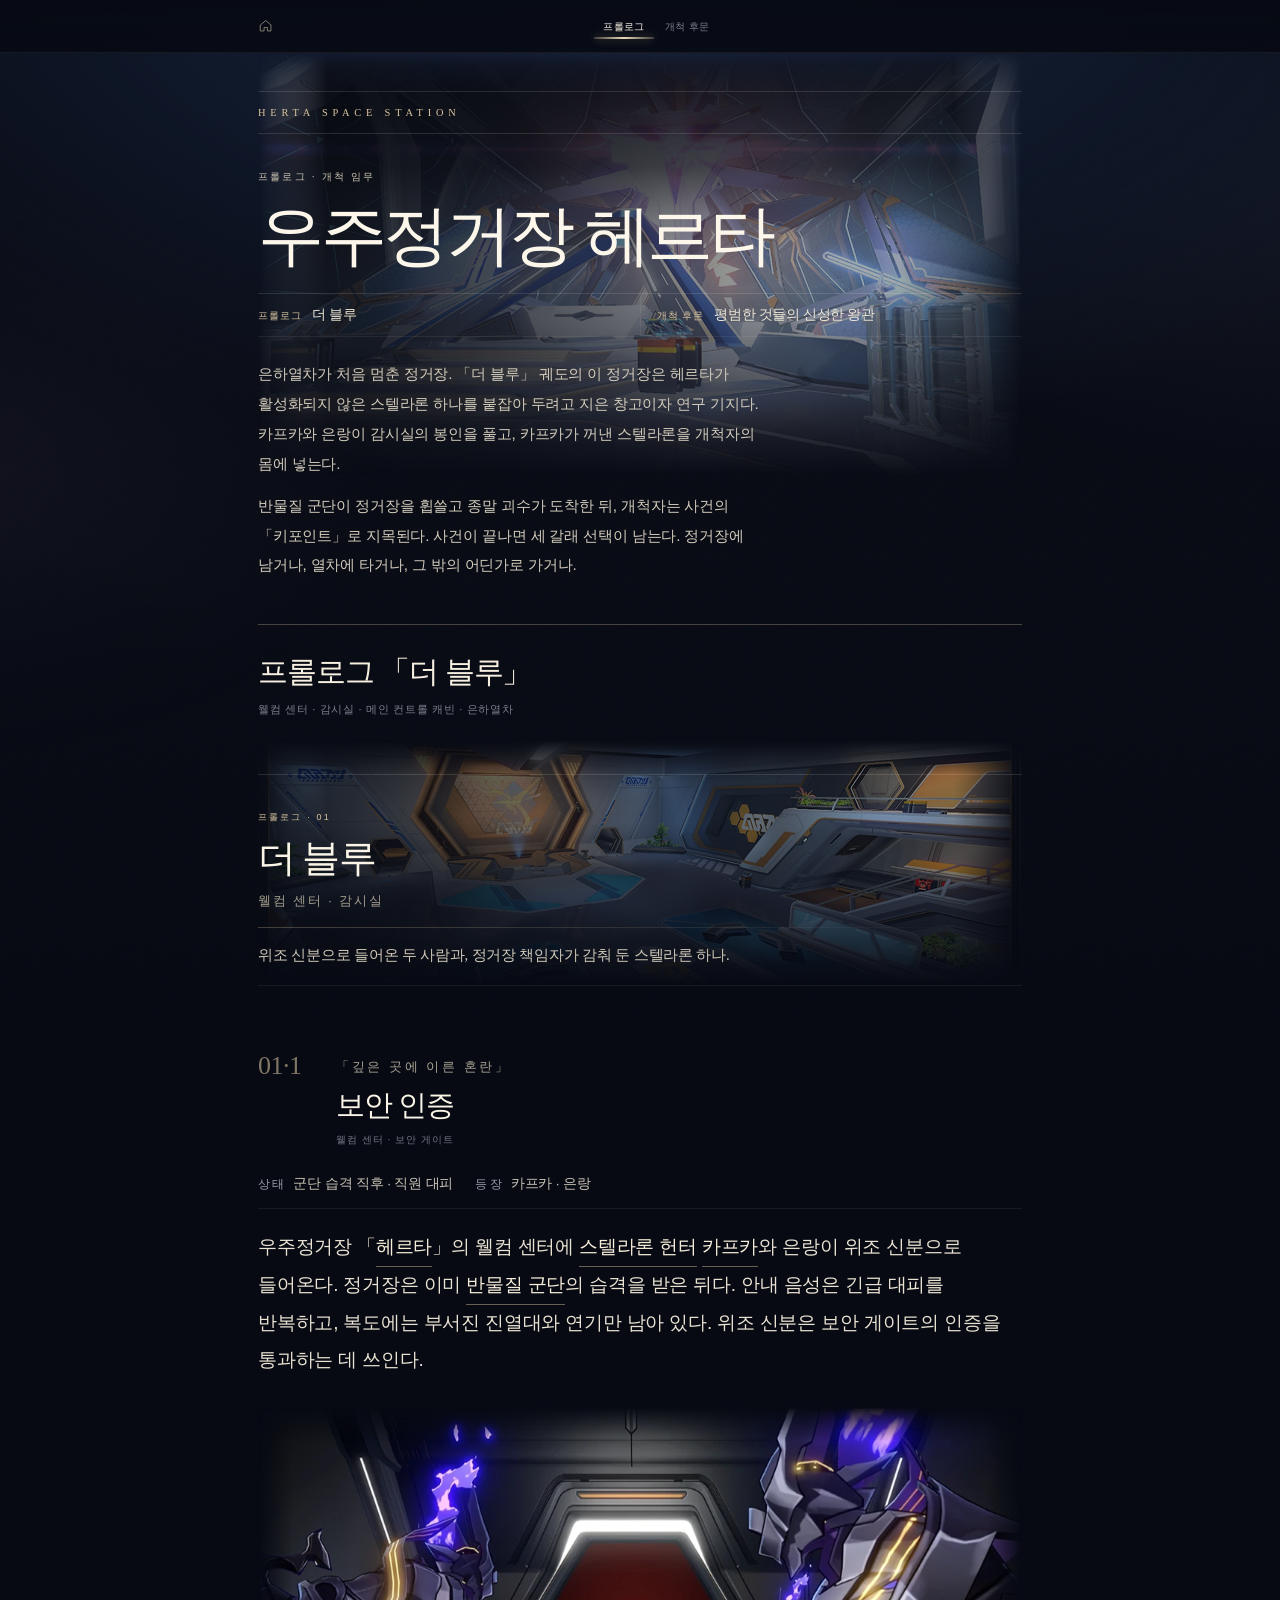
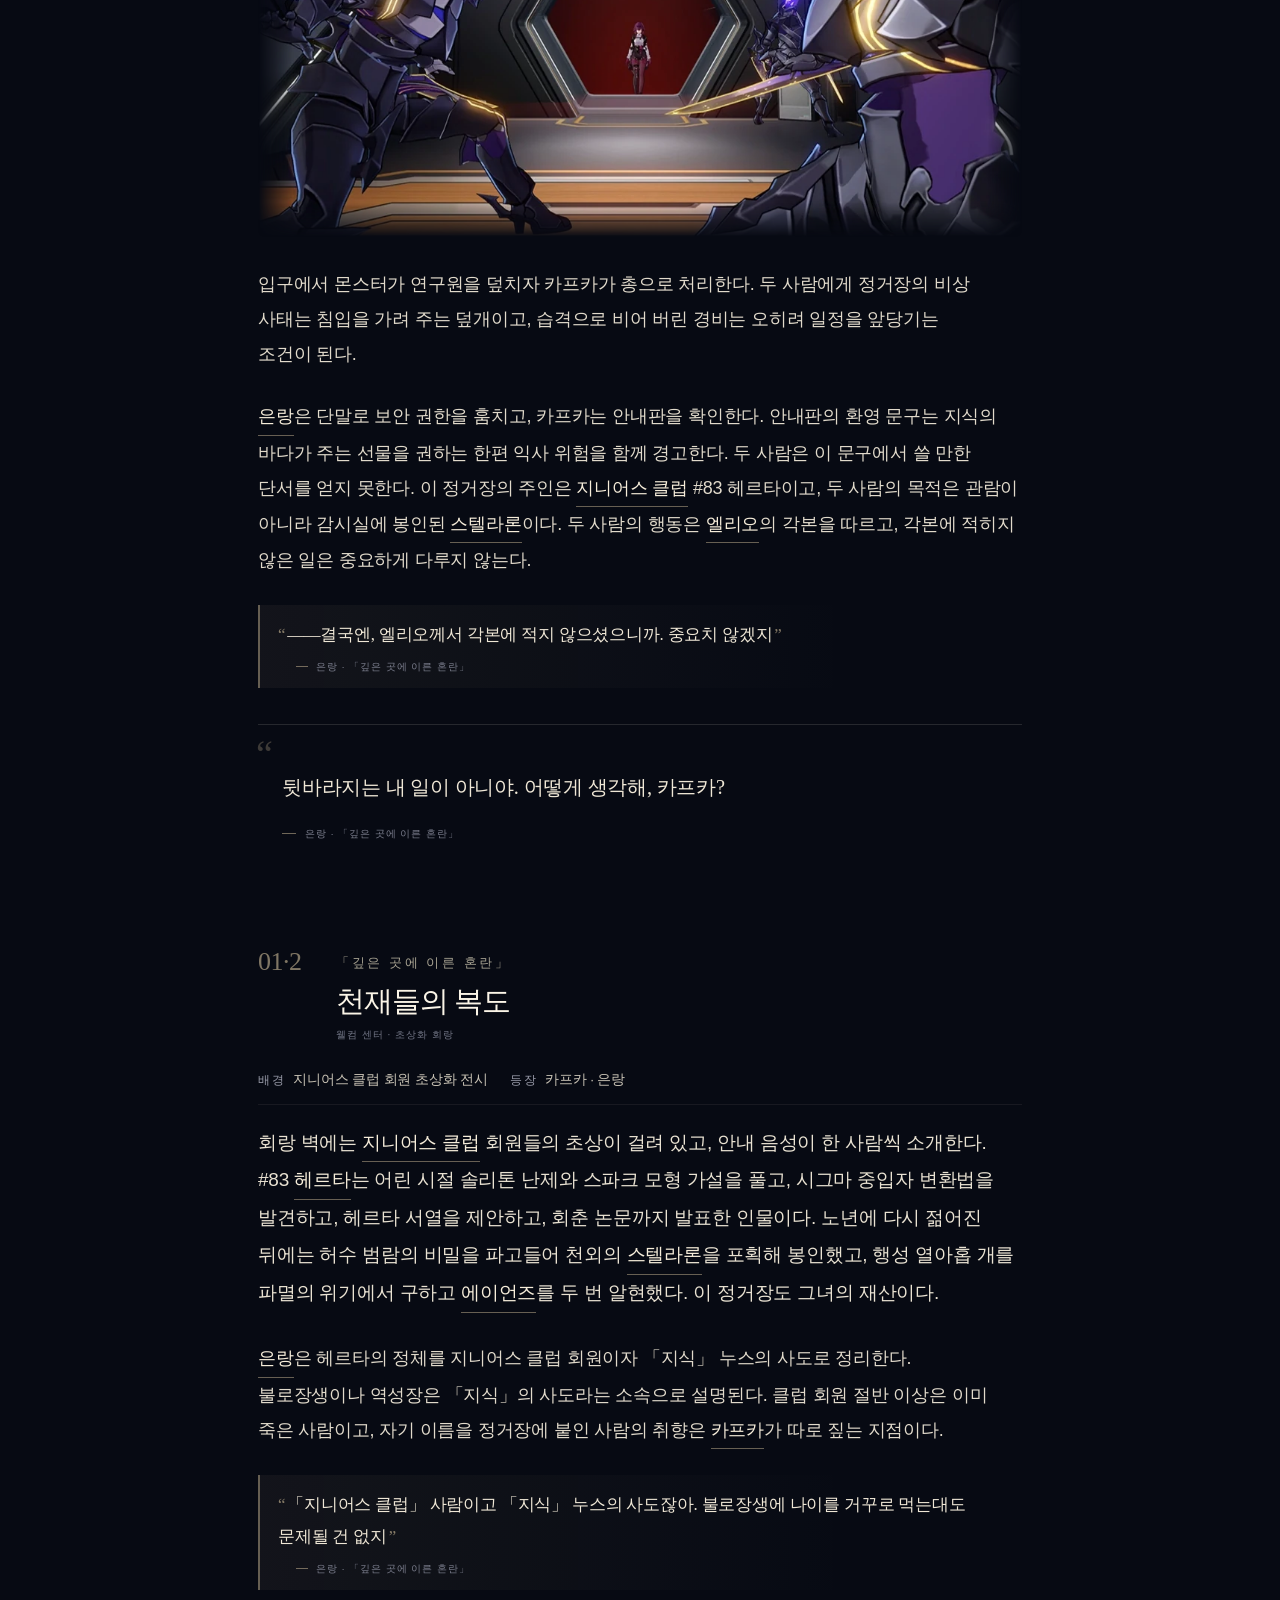
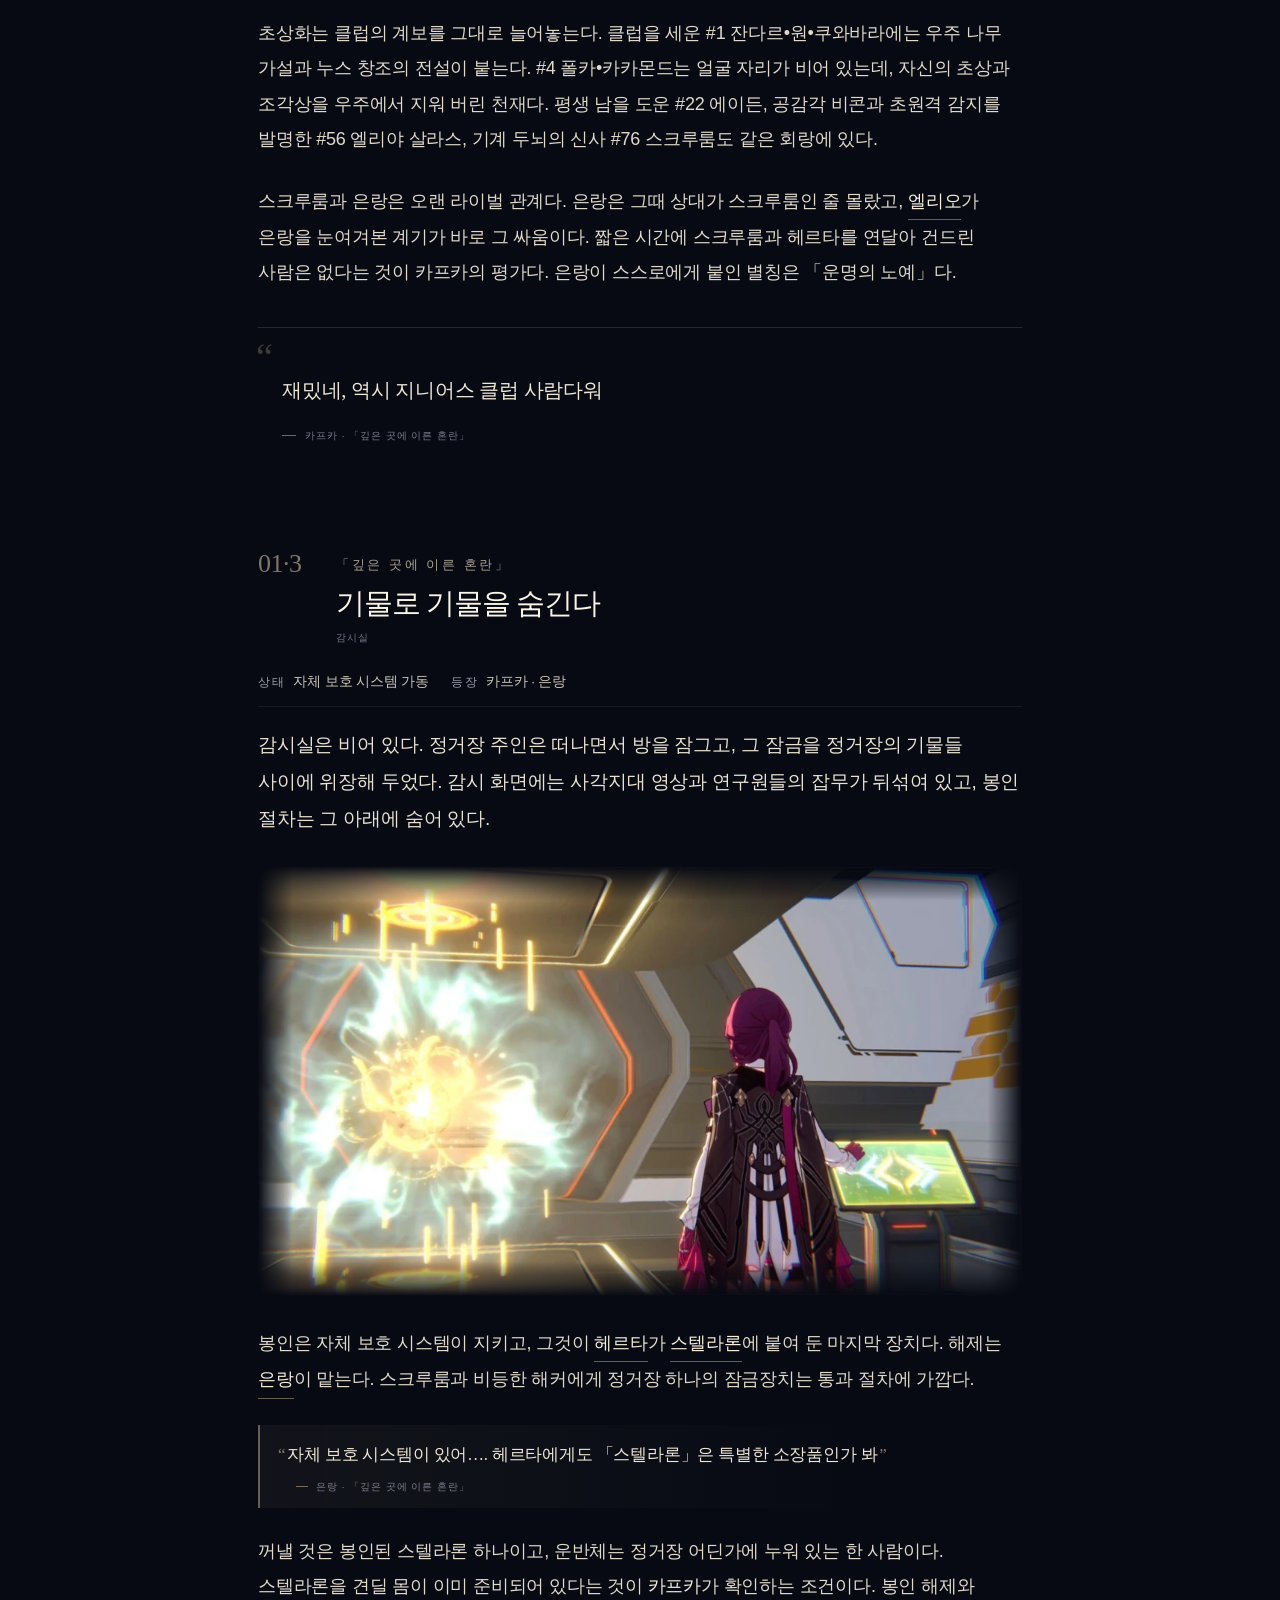
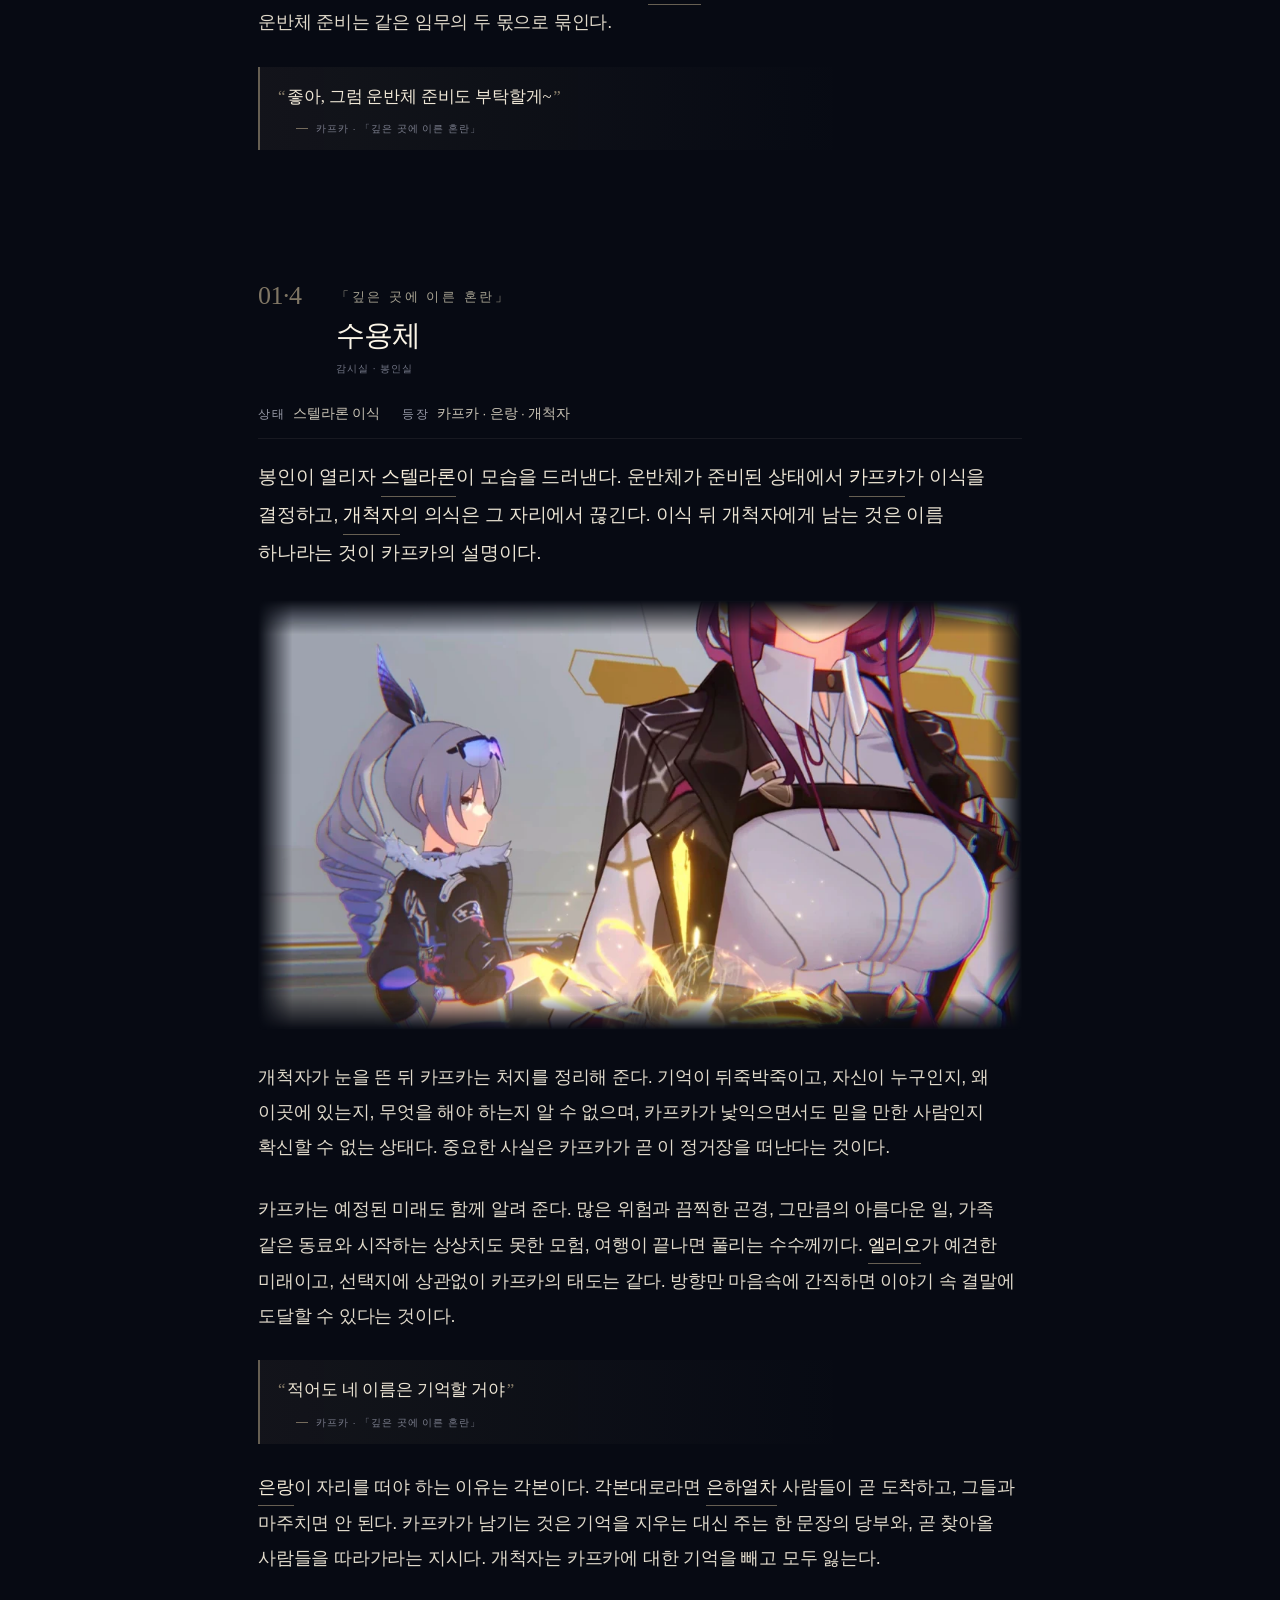
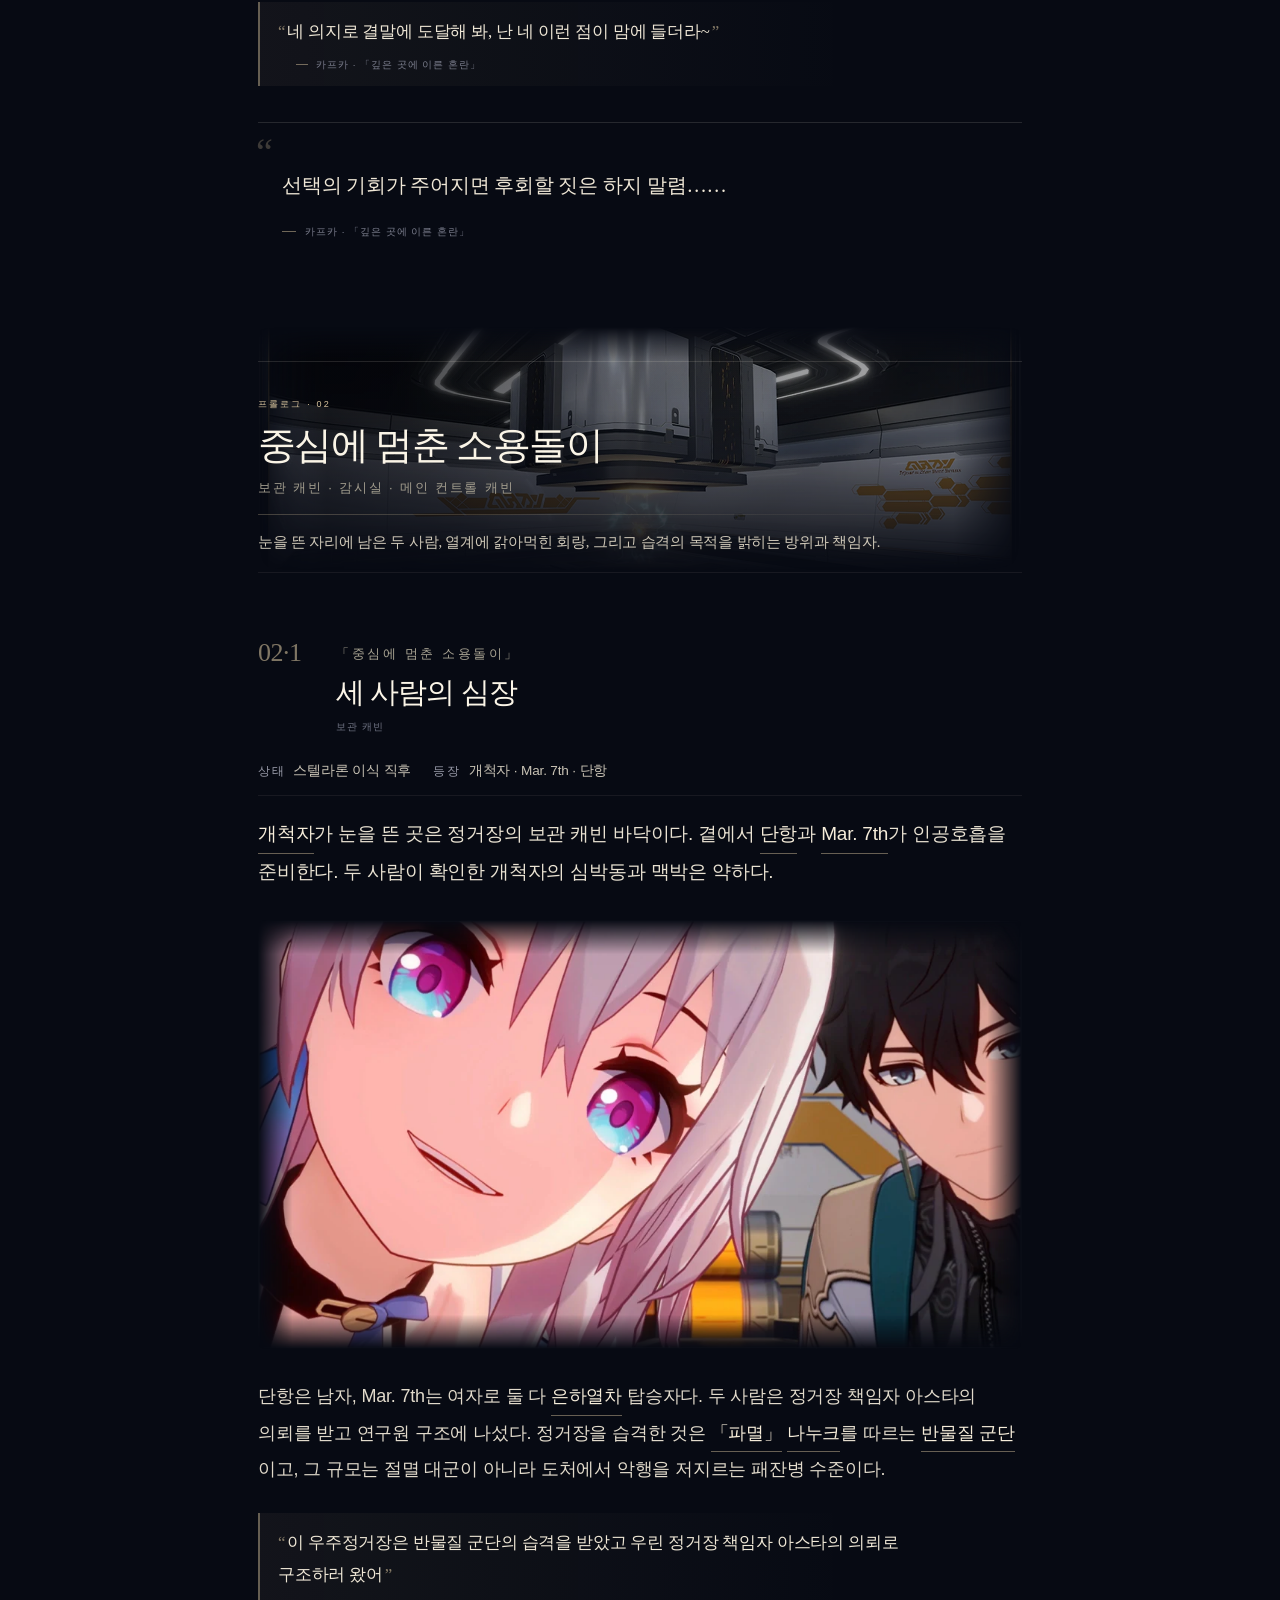
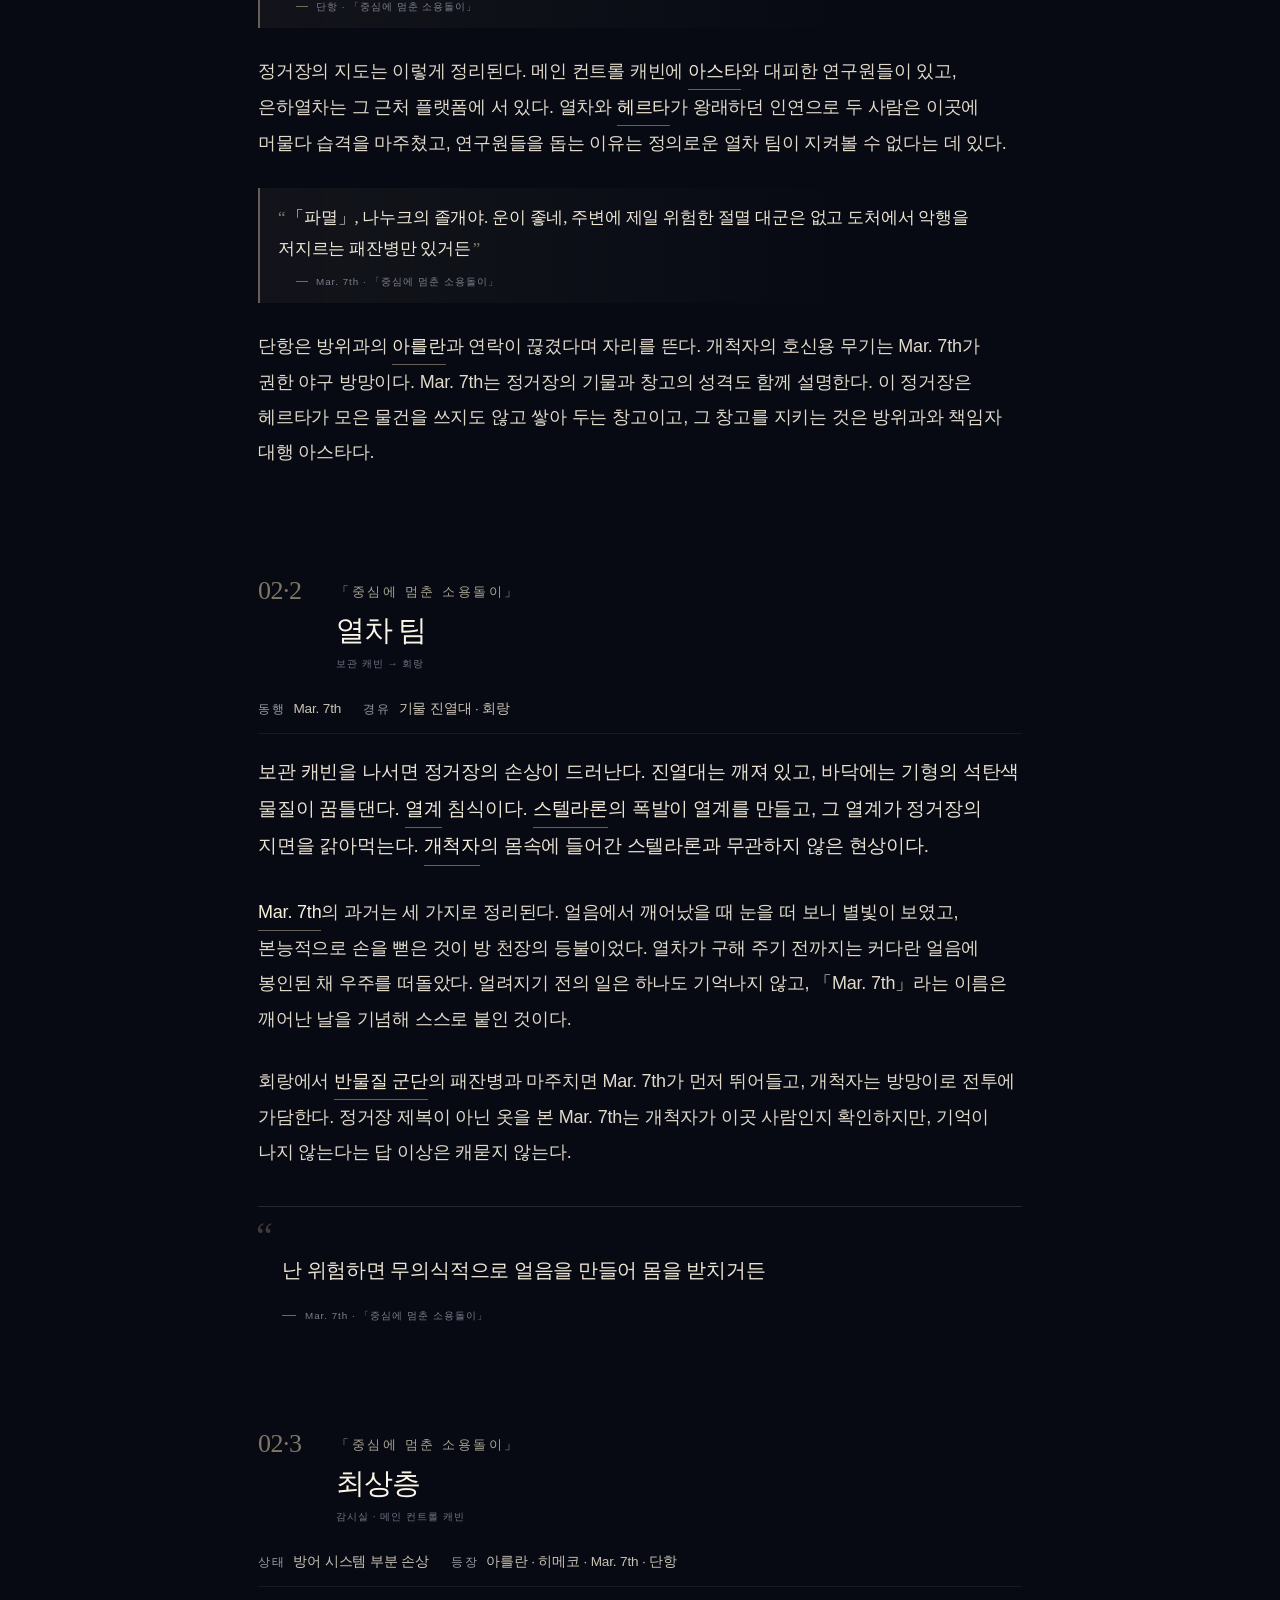
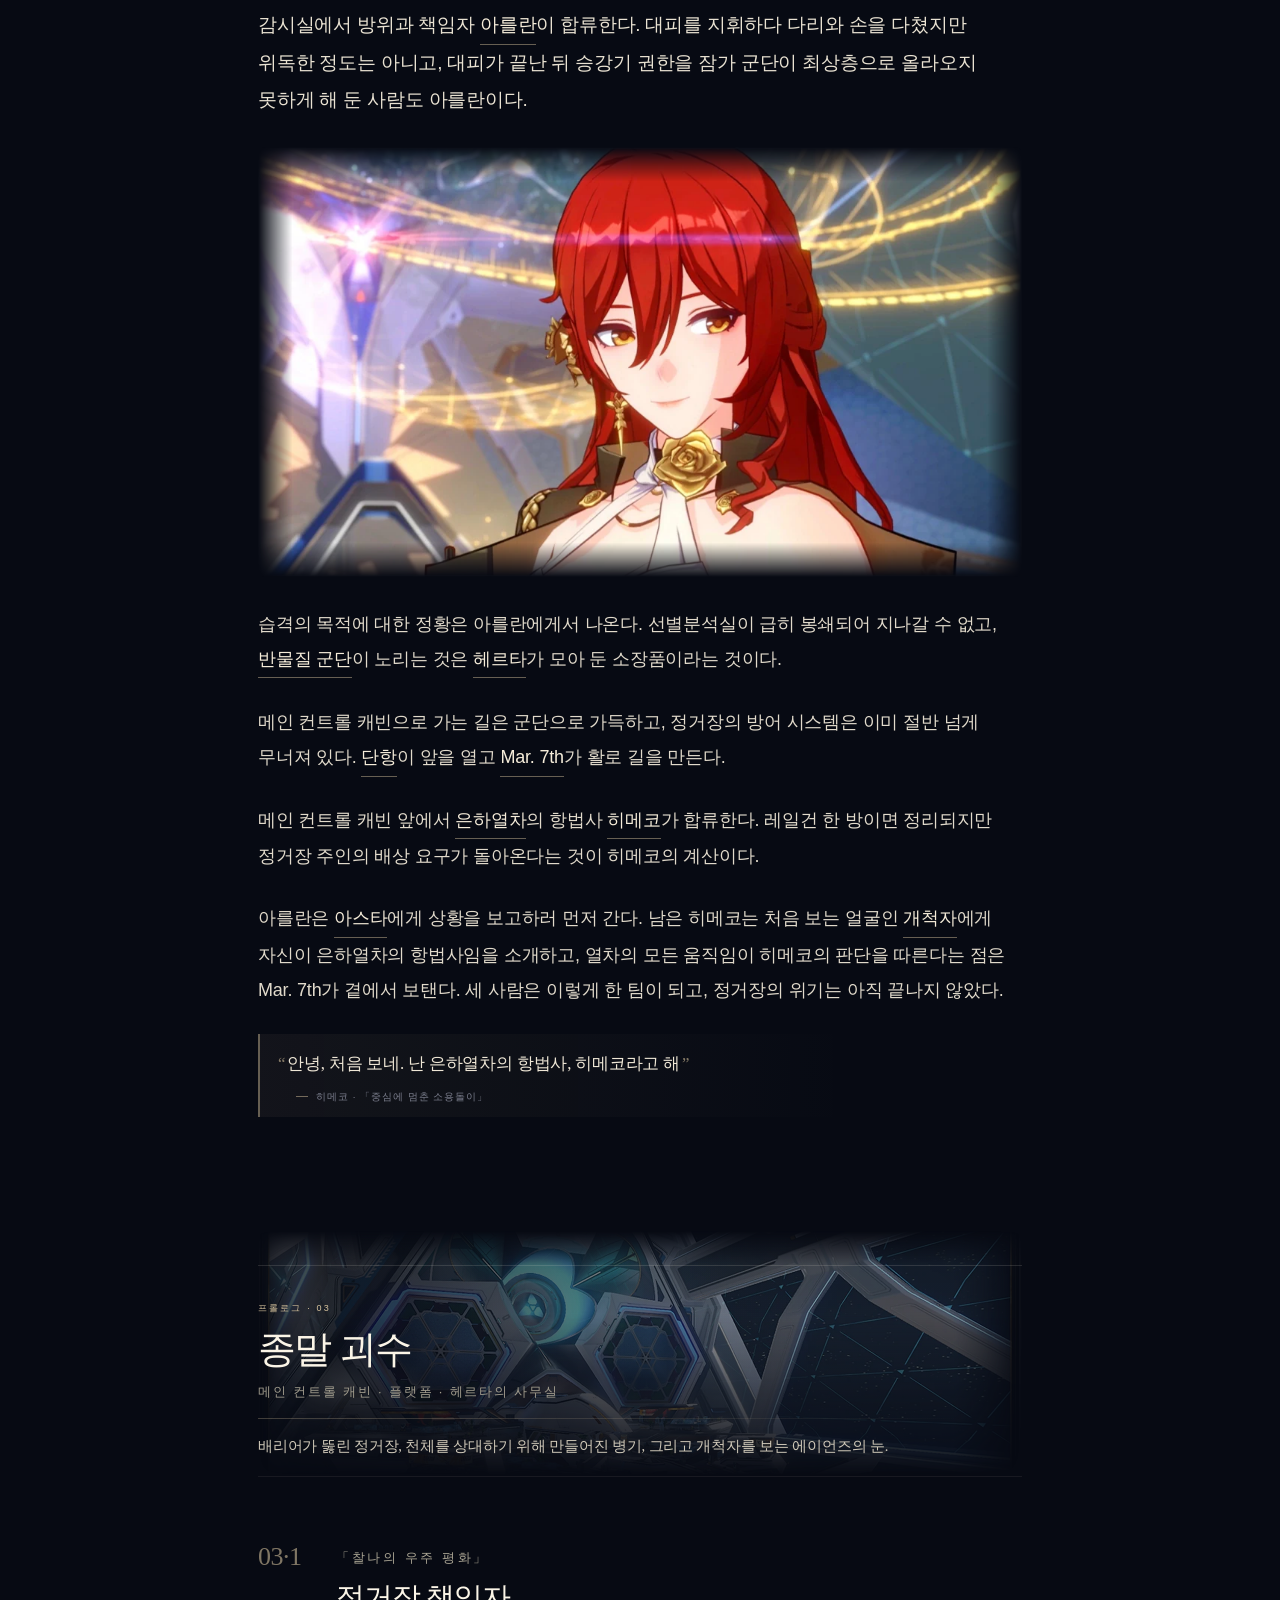
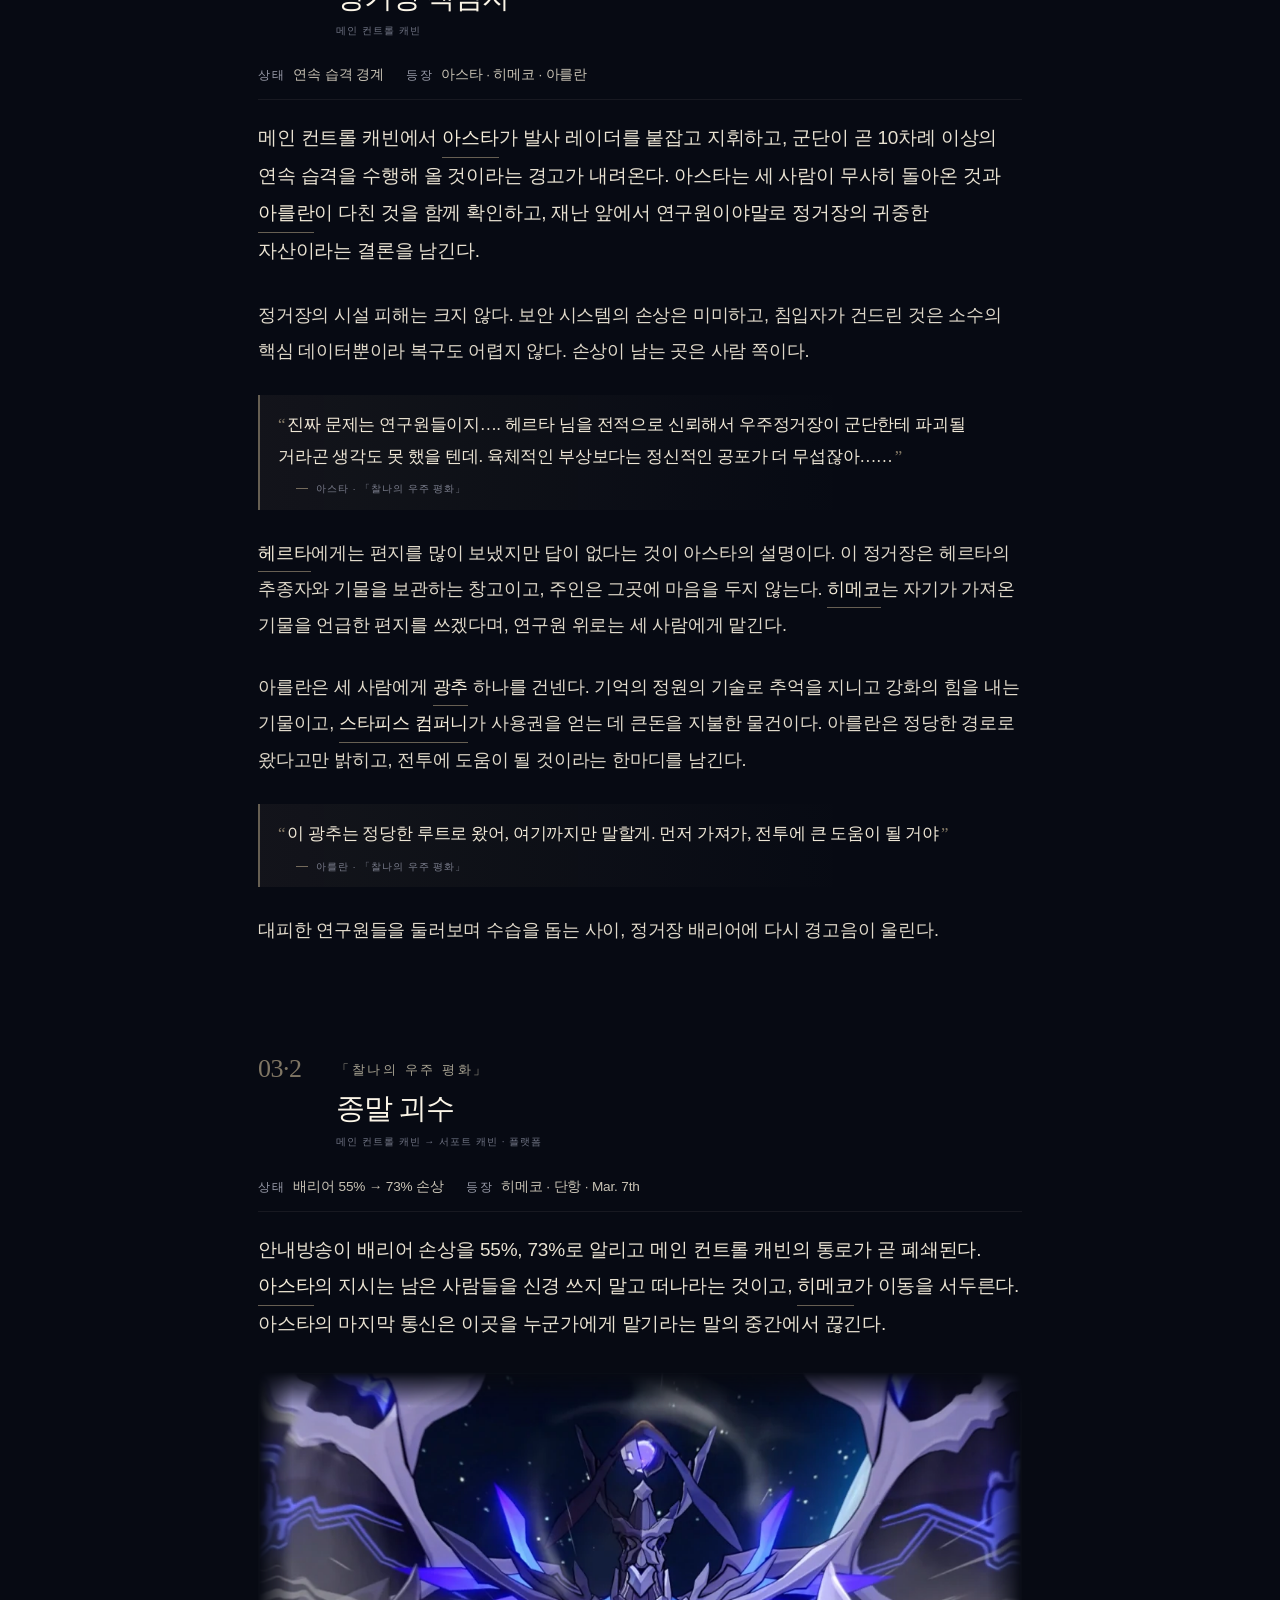
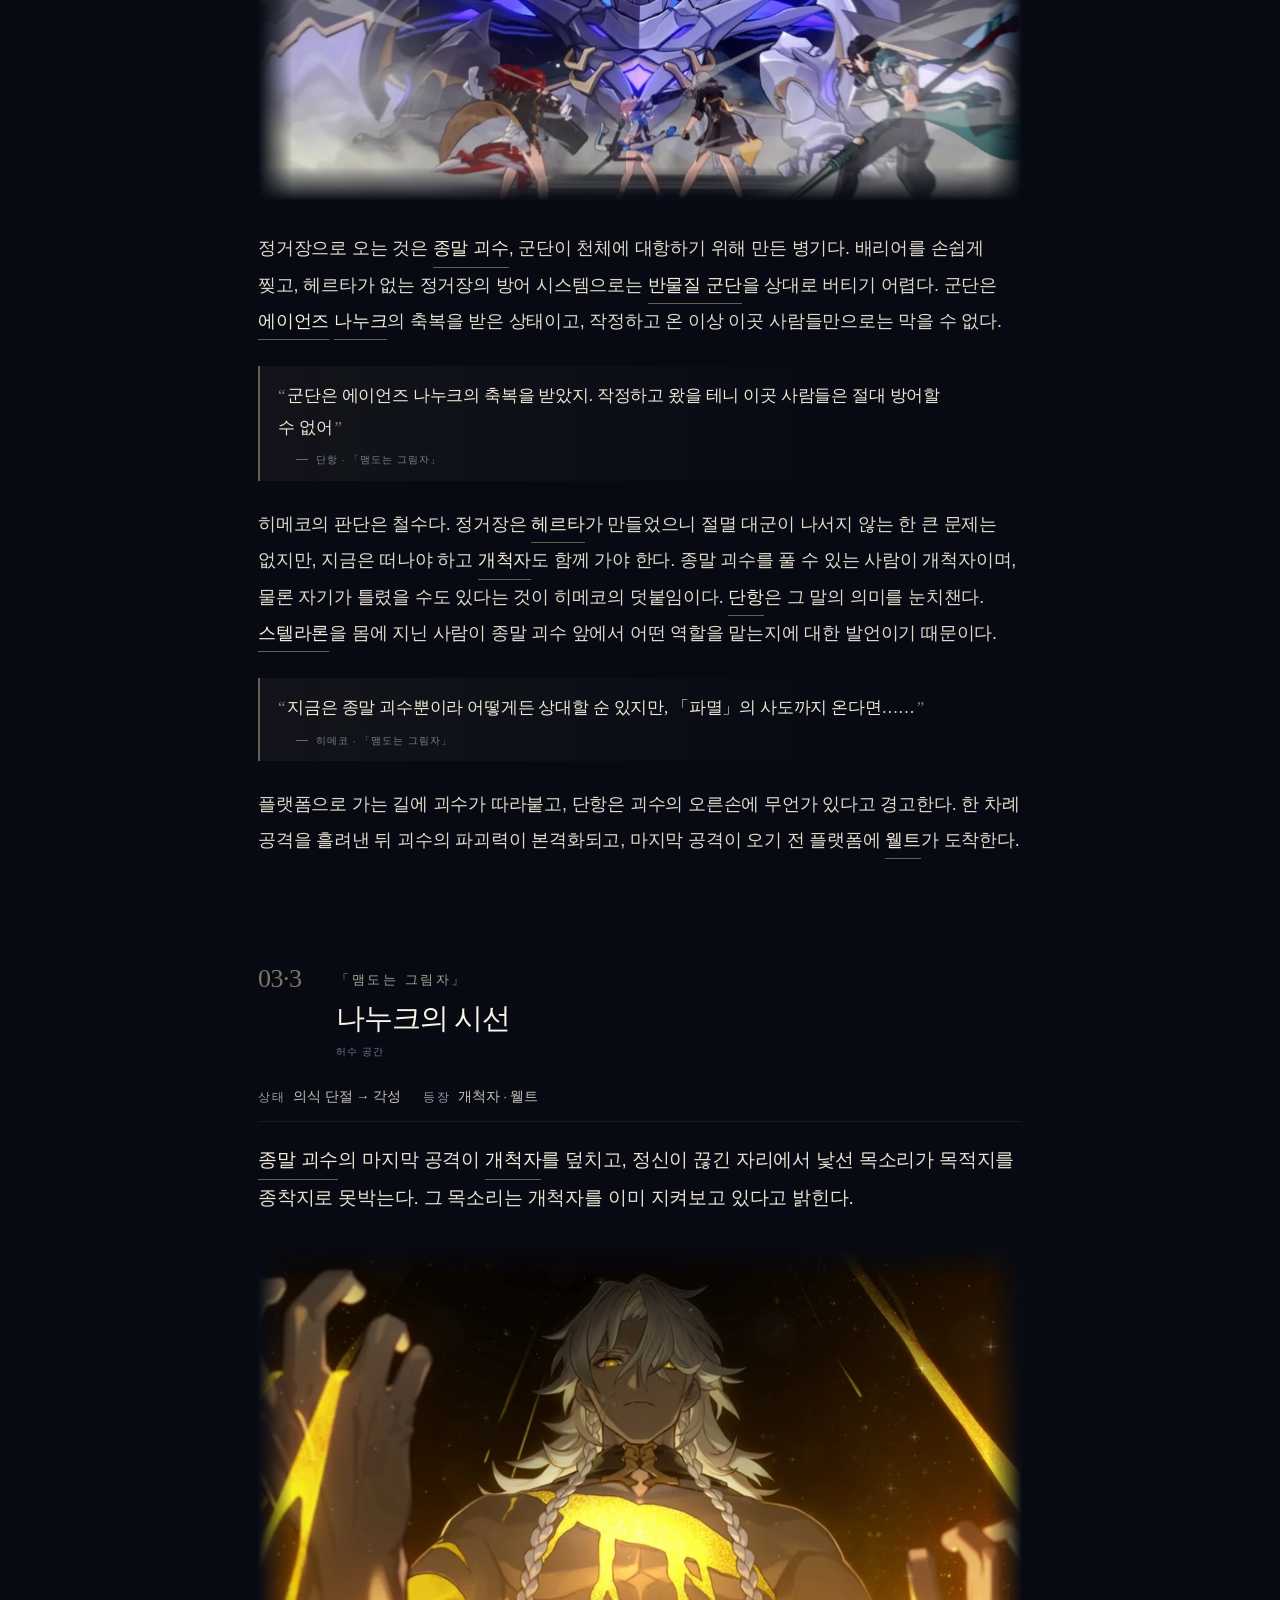
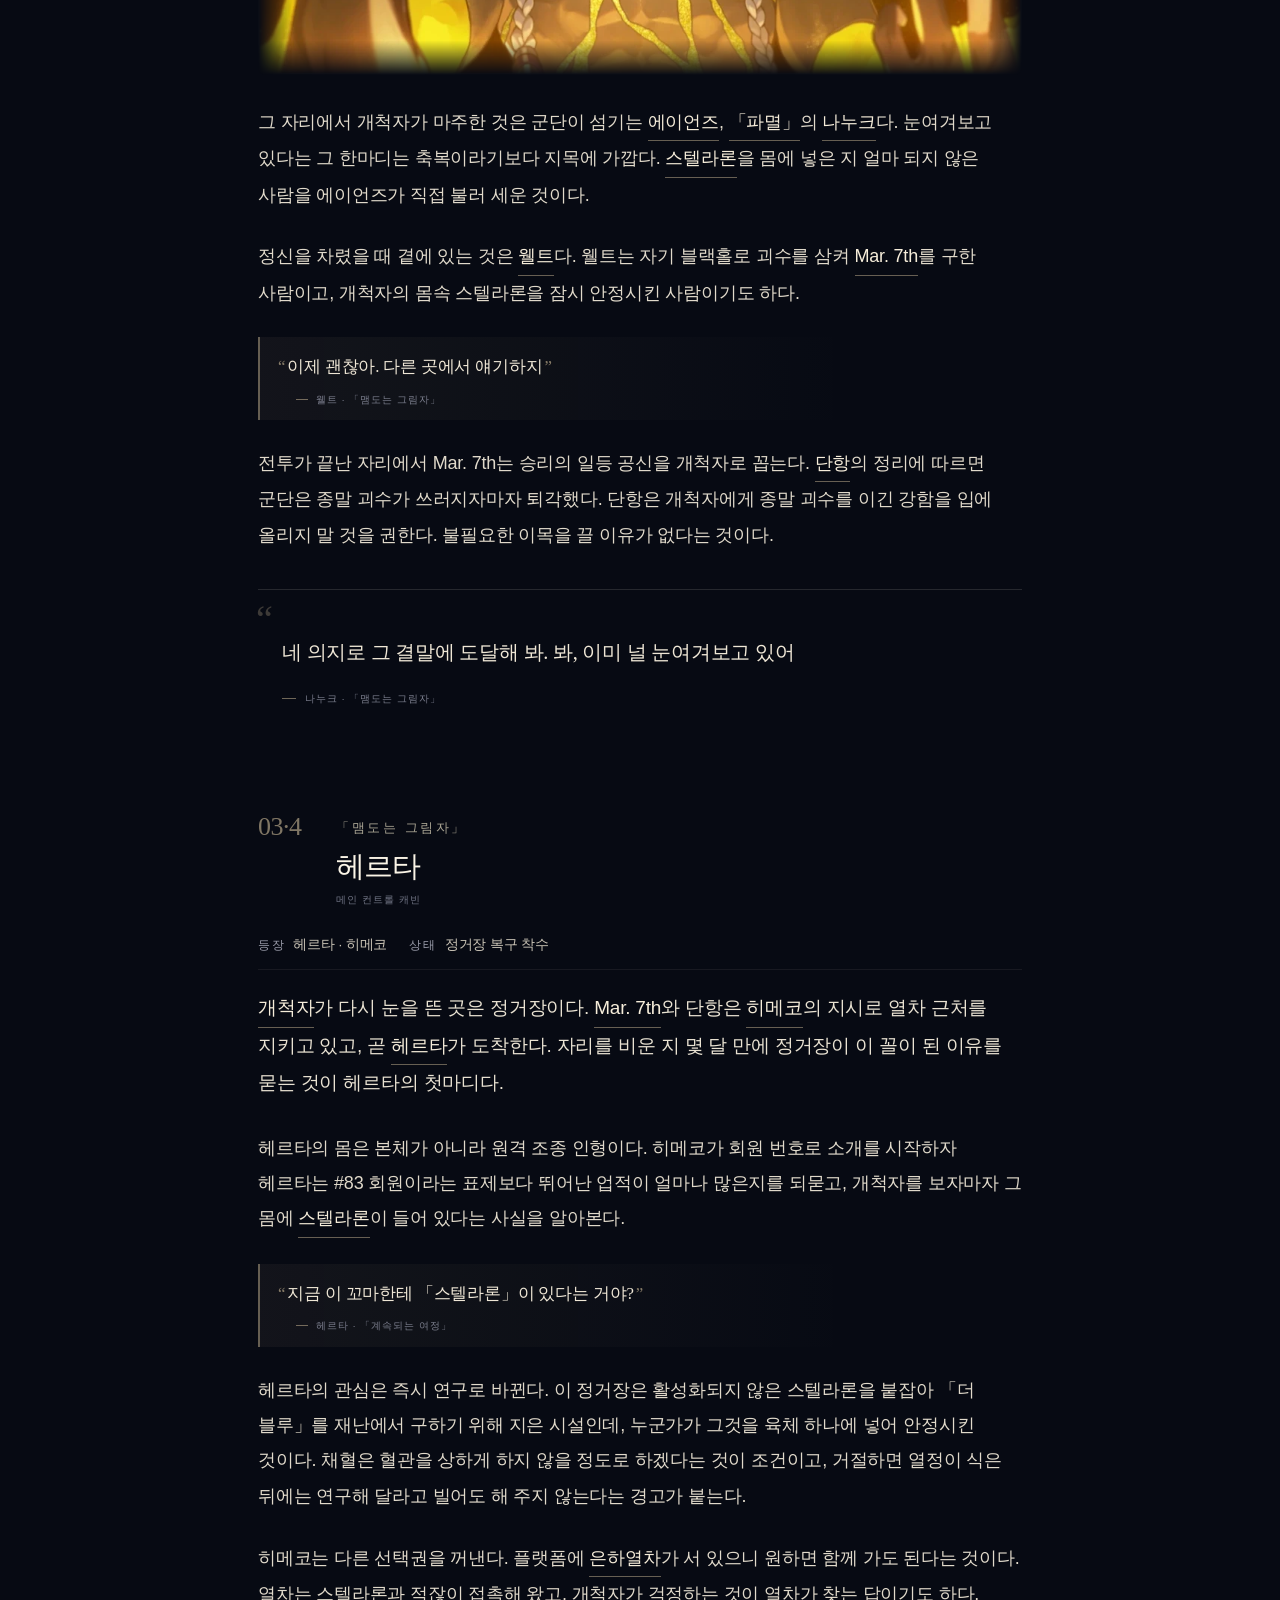
==== herta/index.html @ 98ee0695 "v36: 헤르타 — 여백 곁가지(04·1 잔류 분기)·공식 배경 아트·핵심 스틸컷 10곳, 03장 단역 절 삭제(15절), 상단 홈 버튼·행성 이동 링크 제거" ====
<!doctype html>
<html lang="ko">
<head>
<meta charset="utf-8">
<meta name="viewport" content="width=device-width,initial-scale=1,viewport-fit=cover">
<meta name="color-scheme" content="dark">
<title>우주정거장 헤르타 · 프롤로그 · 개척 후문</title>
<meta name="description" content="우주정거장 헤르타의 프롤로그 네 장과 개척 후문 — 장면별 본문, 원문 대사, 인물·개념 카드.">
<link rel="icon" href="data:image/svg+xml,%3Csvg%20xmlns='http://www.w3.org/2000/svg'%20viewBox='0%200%2032%2032'%3E%3Crect%20width='32'%20height='32'%20fill='%23070a13'/%3E%3Cpath%20d='M16%205.5l2.6%207.4%207.4%202.6-7.4%202.6-2.6%207.4-2.6-7.4L5.5%2015.5l7.4-2.6z'%20fill='none'%20stroke='%23d8c49e'%20stroke-width='1.3'/%3E%3C/svg%3E">
<style>
:root{
  --bg:#070A13; --bg2:#0A101C; --navy:#0E1728; --card:#0B1322;
  --ink:#F2EDE1; --ink2:#D2CBBC; --ink3:#A29D91; --ink4:#737684;
  --champ:#D8C49E; --champ2:#F0E2C2; --moon:#AFC2DF;
  --rule:rgba(242,237,225,.13); --rule2:rgba(242,237,225,.065);
  --serif:"Noto Serif CJK KR","Noto Serif KR","AppleMyungjo","Nanum Myeongjo","NanumMyeongjo",Palatino,Georgia,serif;
  --sans:-apple-system,BlinkMacSystemFont,"Noto Sans CJK KR","Apple SD Gothic Neo","Noto Sans KR","Pretendard","Malgun Gothic",sans-serif;
  --pad:20px; --rail:280px; --gap:76px; --body:664px; --stageH:118px;
  --ease:cubic-bezier(.2,.75,.2,1);
}
*{box-sizing:border-box;-webkit-tap-highlight-color:transparent}
html{margin:0;padding:0;-webkit-text-size-adjust:100%;scroll-behavior:smooth}
body{position:relative;margin:0;background:var(--bg);color:var(--ink);font-family:var(--sans);font-size:16px;line-height:1.86;
  letter-spacing:-.011em;word-break:keep-all;overflow-wrap:break-word;overflow-x:hidden;
  -webkit-font-smoothing:antialiased;text-rendering:optimizeLegibility;padding-bottom:env(safe-area-inset-bottom)}
body::before{content:"";position:absolute;left:0;right:0;top:0;height:1280px;z-index:0;pointer-events:none;
  -webkit-mask-image:linear-gradient(180deg,#000 0%,#000 48%,rgba(0,0,0,0) 94%);
  mask-image:linear-gradient(180deg,#000 0%,#000 48%,rgba(0,0,0,0) 94%);
  background:
    radial-gradient(92% 58% at 50% -6%, #17223C 0%, #0D1526 46%, rgba(7,10,19,0) 80%),
    radial-gradient(56% 38% at 102% 16%, rgba(112,132,178,.09), rgba(112,132,178,0) 70%),
    radial-gradient(50% 36% at -4% 42%, rgba(150,124,164,.07), rgba(150,124,164,0) 72%)}
body::after{content:"";position:absolute;left:0;right:0;top:0;height:1280px;z-index:0;pointer-events:none;opacity:.028;
  -webkit-mask-image:linear-gradient(180deg,#000 0%,#000 46%,rgba(0,0,0,0) 90%);
  mask-image:linear-gradient(180deg,#000 0%,#000 46%,rgba(0,0,0,0) 90%);
  background-image:url("data:image/svg+xml,%3Csvg xmlns='http://www.w3.org/2000/svg' width='160' height='160'%3E%3Cfilter id='n'%3E%3CfeTurbulence type='fractalNoise' baseFrequency='.9' numOctaves='3'/%3E%3C/filter%3E%3Crect width='160' height='160' filter='url(%23n)'/%3E%3C/svg%3E")}
.page{position:relative;z-index:1;max-width:calc(var(--rail) + var(--gap) + var(--body) + var(--pad)*2);
  margin:0 auto;padding:0 var(--pad)}
::selection{background:rgba(216,196,158,.26);color:#FFF8E9}

/* ===== hero ===== */
.hero{position:relative;overflow:hidden;display:flex;flex-direction:column;justify-content:center;
  padding:44px 0 40px}
.mast{position:relative;display:flex;align-items:baseline;justify-content:space-between;gap:14px;
  padding:11px 0;border-top:1px solid var(--rule);border-bottom:1px solid var(--rule)}
.mast-l{font-family:var(--serif);font-size:10.4px;letter-spacing:.46em;color:var(--champ)}
.mast-r{font-size:8.8px;letter-spacing:.22em;color:var(--ink4);white-space:nowrap}
.kick{position:relative;margin:clamp(26px,5vh,42px) 0 0;font-size:10px;letter-spacing:.22em;color:#9E998C}
h1{position:relative;margin:16px 0 0;font-family:var(--serif);font-weight:500;font-size:clamp(46px,12vw,76px);
  line-height:1.04;letter-spacing:-.05em;color:#FCF7EA}
h1 small{display:block;margin-top:8px;font-family:var(--sans);font-size:11px;font-weight:400;letter-spacing:.2em;color:#8F8B7E}
.acts{position:relative;display:grid;grid-template-columns:1fr 1fr;gap:0;margin:26px 0 0;border-top:1px solid var(--rule)}
.act{display:flex;align-items:baseline;gap:10px;padding:12px 0;border-bottom:1px solid var(--rule2);min-width:0}
.act:nth-child(odd){padding-right:16px}
.act:nth-child(even){padding-left:16px;border-left:1px solid var(--rule2)}
.act-n{font-family:var(--serif);font-size:10px;letter-spacing:.14em;color:var(--champ);flex:0 0 auto}
.act-t{font-family:var(--serif);font-size:14.4px;line-height:1.45;letter-spacing:-.02em;color:#EDE6D6;
  white-space:nowrap;overflow:hidden;text-overflow:ellipsis}
.lede{position:relative;margin:24px 0 0;font-size:16px;line-height:1.92;color:var(--ink2);max-width:32em}
.vrow{position:relative;display:flex;align-items:center;flex-wrap:wrap;gap:10px;margin:24px 0 0}
.vnote{font-size:10.8px;line-height:1.6;color:#858796;letter-spacing:.02em}
.hint{position:relative;margin:16px 0 0;font-size:11.2px;line-height:1.85;color:#7E8090;max-width:34em}
.cue{position:relative;margin:clamp(26px,4.2vh,36px) 0 0;display:flex;align-items:center;gap:10px}
@media (max-width:699px){.cue{display:none}}
.cue i{display:block;width:1px;height:24px;background:linear-gradient(180deg,rgba(216,196,158,.65),rgba(216,196,158,0))}
.cue span{font-size:8.2px;letter-spacing:.34em;color:#686C7B}

/* ===== 공통 알약 ===== */
.pill{display:inline-flex;align-items:center;gap:7px;appearance:none;border:1px solid rgba(216,196,158,.4);
  background:#060A14;color:#EADFC7;font:inherit;font-size:11.2px;letter-spacing:.01em;cursor:pointer;
  padding:7px 13px 6px;border-radius:999px;transition:border-color .18s var(--ease),color .18s var(--ease),background .18s var(--ease)}
.pill:hover{border-color:rgba(216,196,158,.76);color:#FFF7E6;background:#080D1A}
.pill:focus-visible{outline:1px solid rgba(216,196,158,.85);outline-offset:3px}
.pill .dot{width:4px;height:4px;border-radius:50%;background:var(--champ)}
.pill.sm{font-size:10px;padding:5px 10px 4px}

/* ===== shell / 좌측 목차 ===== */
.shell{display:block}
.rail{margin:0 0 8px}
.rail-h{display:flex;align-items:center;justify-content:space-between;gap:12px;
  padding-bottom:0;border-bottom:1px solid var(--rule)}
.rail-t{display:flex;align-items:baseline;gap:10px;background:none;border:0;padding:14px 0 13px;
  font:inherit;color:inherit;cursor:pointer;text-align:left;flex:1 1 auto;min-width:0}
.rail-t b{margin:0;font-family:var(--serif);font-size:11px;font-weight:400;letter-spacing:.32em;color:var(--champ)}
.rail-t em{font-style:normal;font-size:9.6px;letter-spacing:.03em;color:#7B7E8D}
.rail-t .ic{position:relative;width:7px;height:7px;flex:0 0 auto;margin:-3px 0 0 3px;
  border-right:1px solid #8A8C96;border-bottom:1px solid #8A8C96;transform:rotate(45deg);
  transition:transform .22s var(--ease),border-color .22s var(--ease)}
.rail[data-open="1"] .rail-t .ic{transform:rotate(225deg);border-color:var(--champ)}
.rail .toc{display:none}
.rail[data-open="1"] .toc{display:block}
.rail .pill.sm{margin:12px 0}

.toc{margin:0;padding:0;list-style:none}
.vol{border-bottom:1px solid var(--rule2)}
.vol-h{display:flex;align-items:flex-start;gap:11px;width:100%;padding:15px 2px 12px;background:none;border:0;
  font:inherit;color:inherit;text-align:left;cursor:pointer}
.v-no{font-family:var(--serif);font-size:10px;letter-spacing:.2em;color:var(--champ);flex:0 0 auto;min-width:22px;padding-top:2px}
.v-tx{flex:1 1 auto;min-width:0}
.v-t{display:block;font-family:var(--serif);font-weight:500;font-size:15.4px;line-height:1.4;letter-spacing:-.02em;
  color:#F4EEDF;white-space:nowrap;overflow:hidden;text-overflow:ellipsis}
.v-s{display:block;font-style:normal;font-size:9.2px;letter-spacing:.12em;color:#7A7D8D;margin-top:4px}
.v-ic{flex:0 0 auto;position:relative;width:9px;height:9px;margin-top:7px}
.v-ic::before,.v-ic::after{content:"";position:absolute;background:#84868F;transition:transform .22s var(--ease),background .22s var(--ease)}
.v-ic::before{left:0;top:4px;width:9px;height:1px}
.v-ic::after{left:4px;top:0;width:1px;height:9px}
.vol[data-open="1"]>.vol-h .v-ic::after{transform:scaleY(0)}
.vol.cur>.vol-h .v-ic::before{background:var(--champ)}
.vol.cur[data-open="0"] .v-no::before{content:"";display:inline-block;width:3px;height:3px;border-radius:50%;
  background:var(--champ);margin-right:6px;vertical-align:2px}
.vol.cur>.vol-h .v-t{color:#FFF8E9}
.chs,.leaves{display:none;margin:0;padding:0;list-style:none}
.vol[data-open="1"]>.chs{display:block}
.ch[data-open="1"]>.leaves{display:block}
.ch-h{display:flex;align-items:baseline;gap:8px;width:100%;padding:7px 2px 7px 0;background:none;border:0;
  border-top:1px solid var(--rule2);font:inherit;color:inherit;text-align:left;cursor:pointer}
.c-no{font-family:var(--serif);font-size:9.2px;letter-spacing:.14em;color:#9C916F;flex:0 0 auto;min-width:18px}
.c-t{flex:1 1 auto;min-width:0;font-size:12.4px;line-height:1.5;letter-spacing:-.012em;color:#BAB5A7;
  white-space:nowrap;overflow:hidden;text-overflow:ellipsis}
.c-t i{font-style:normal;color:#7F8290;font-size:10.6px}
.c-ct{flex:0 0 auto;font-size:8.8px;letter-spacing:.08em;color:#606376;min-width:10px;text-align:right;margin-left:4px}
.c-ic{flex:0 0 auto;position:relative;width:8px;height:8px;margin-left:9px}
.c-ic.solo{visibility:hidden}
.c-ic::before,.c-ic::after{content:"";position:absolute;background:#6E7183;transition:transform .2s var(--ease)}
.c-ic::before{left:0;top:3.5px;width:8px;height:1px}
.c-ic::after{left:3.5px;top:0;width:1px;height:8px}
.ch[data-open="1"]>.ch-h .c-ic::after{transform:scaleY(0)}
.ch.cur>.ch-h .c-t{color:#F6EEDC}
.ch.cur>.ch-h .c-no{color:var(--champ)}
.leaves{padding:0 0 9px 0}
.leaf{display:flex;align-items:baseline;gap:7px;padding:6px 4px 6px 18px;position:relative;
  font-size:11px;line-height:1.55;color:#A8A49B;text-decoration:none;border-radius:2px;
  transition:color .16s var(--ease),background .16s var(--ease)}
.leaf+.leaf{border-top:1px solid rgba(242,237,225,.04)}
.leaf::before{content:"";position:absolute;left:5px;top:13px;width:4px;height:1px;background:rgba(216,196,158,.36);
  transition:width .18s var(--ease),background .18s var(--ease)}
.l-pov{flex:0 0 auto;font-family:var(--serif);font-size:8.4px;letter-spacing:.06em;color:#707383;min-width:7px}
.l-t{flex:1 1 auto;min-width:0;white-space:nowrap;overflow:hidden;text-overflow:ellipsis}
.l-v{flex:0 0 auto;font-size:8.2px;letter-spacing:.1em;color:#5F6374}
.leaf:hover{color:#F1E9D8;background:rgba(242,237,225,.028)}
.leaf:hover::before{width:10px;background:rgba(216,196,158,.8)}
.leaf.cur{color:#FFF8E9;background:rgba(216,196,158,.075)}
.leaf.cur::before{width:10px;background:var(--champ)}
.leaf.cur .l-pov{color:var(--champ)}
.leaf.lock{color:#6E7180;cursor:default}
.leaf.lock::before{background:rgba(242,237,225,.13);width:4px}
.veil{letter-spacing:.16em;color:#5B5F70}
.rail-f{margin:14px 0 0;font-size:9.4px;line-height:1.7;color:#636678}
.rail-f b{font-weight:400;color:#8F897B}

/* ===== 무대 ===== */
.story{position:relative;min-width:0}
.stage{position:sticky;top:0;z-index:30;padding-top:env(safe-area-inset-top);
  background:#080D18;border-bottom:1px solid rgba(242,237,225,.06)}

.stage::after{content:"";position:absolute;left:0;right:0;top:100%;height:18px;pointer-events:none;
  background:linear-gradient(180deg,rgba(7,10,19,.94) 0%,rgba(7,10,19,.55) 44%,rgba(7,10,19,0) 100%)}
.stage-in{position:relative;z-index:1;min-height:64px;display:flex;flex-direction:column;justify-content:flex-end}
.scene{display:none;padding:8px 0 7px}
.scene.on{display:block;animation:stageIn .32s var(--ease) both}
@keyframes stageIn{from{opacity:0;transform:translateY(3px)}to{opacity:1;transform:none}}
.s-top{display:flex;align-items:baseline;gap:10px;min-width:0}
.s-no{font-family:var(--serif);font-size:10px;letter-spacing:.18em;color:var(--champ);flex:0 0 auto}
.s-place{flex:1 1 auto;min-width:0;font-size:9.2px;letter-spacing:.15em;color:#A6A197;
  white-space:nowrap;overflow:hidden;text-overflow:ellipsis}
.s-ver{flex:0 0 auto;appearance:none;border:1px solid rgba(216,196,158,.3);background:#060A14;color:#C9BC99;
  font:inherit;font-size:9px;letter-spacing:.08em;padding:3px 9px 2px;border-radius:999px;cursor:pointer;
  transition:border-color .18s var(--ease),color .18s var(--ease)}
.s-ver:hover{border-color:rgba(216,196,158,.72);color:#FFF7E6}
.s-ver i{font-style:normal;font-size:8px;color:#91876F;margin-left:2px}
.s-mission{margin:4px 0 0;font-family:var(--serif);font-size:13.2px;line-height:1.35;font-weight:500;letter-spacing:-.02em;
  color:#EDE6D7;white-space:nowrap;overflow:hidden;text-overflow:ellipsis}
.s-mood{margin:2px 0 0;font-size:10px;line-height:1.5;color:#93908A;white-space:nowrap;overflow:hidden;text-overflow:ellipsis}
@media (max-width:699px){.s-mood{display:none}}
.prog{position:relative;z-index:1;height:1px;background:rgba(242,237,225,.075)}
.prog i{position:absolute;left:0;top:0;height:1px;width:0;background:linear-gradient(90deg,rgba(216,196,158,.5),rgba(216,196,158,.96));
  transition:width .45s var(--ease)}

/* ===== 장면 본문 ===== */
.flow{position:relative}
.beat{position:relative;padding:30px 0 42px;border-bottom:0;scroll-margin-top:calc(var(--stageH) + 10px)}
.beat.open::after{content:"";display:block;width:4px;height:4px;margin:38px auto -20px;
  background:rgba(216,196,158,.34);transform:rotate(45deg)}
.vopen{margin:18px 0 0;padding:34px 0 0;border-top:1px solid var(--rule)}
.vopen-k{display:block;font-size:9px;letter-spacing:.24em;color:var(--champ)}
.vopen-t{display:block;margin:9px 0 0;font-family:var(--serif);font-weight:500;font-size:clamp(25px,6.4vw,34px);
  line-height:1.24;letter-spacing:-.04em;color:#FBF5E7}
.vopen-s{display:block;margin:7px 0 0;font-size:9.6px;letter-spacing:.14em;color:#83868F}
.vopen-r{display:block;width:46px;height:1px;margin:16px 0 0;background:linear-gradient(90deg,rgba(216,196,158,.8),rgba(216,196,158,0))}
.bt-head{display:grid;grid-template-columns:44px minmax(0,1fr) auto;column-gap:14px;align-items:start;margin:0 0 24px;padding-top:24px;min-width:0}
.bt-n{font-family:var(--serif);font-size:34px;line-height:.92;letter-spacing:-.04em;color:rgba(216,196,158,.58);font-weight:400}
.bt-tx{min-width:0;padding-top:1px}
.bt-k{margin:0;font-size:8.8px;letter-spacing:.2em;color:#8B877A;white-space:nowrap;overflow:hidden;text-overflow:ellipsis}
.bt-t{margin:7px 0 0;font-family:var(--serif);font-size:clamp(21px,5.2vw,27px);line-height:1.3;font-weight:500;
  letter-spacing:-.035em;color:#FBF5E7;text-wrap:pretty}
.bt-t .bt-alt{font-size:.72em;color:#B9B3A4;letter-spacing:-.02em}
.bt-p{margin:8px 0 0;font-size:9.6px;letter-spacing:.14em;color:#918D82;white-space:nowrap;overflow:hidden;text-overflow:ellipsis}
.bt-v{font-size:8.6px;letter-spacing:.12em;color:#666A7A;padding-top:5px}
.bt-m{display:none}

/* 필름 스틸 자리 */
.plate{margin:0 0 28px}
.plate-f{position:relative;aspect-ratio:16/9;overflow:hidden;border:1px solid rgba(242,237,225,.085);
  background:
    radial-gradient(118% 88% at 50% -4%, rgba(46,64,104,.26) 0%, rgba(20,30,54,.13) 48%, rgba(9,13,26,0) 80%),
    linear-gradient(160deg,#0F182E 0%,#0A1120 62%,#080C17 100%)}
.plate-f::before{content:"";position:absolute;inset:0;
  background:radial-gradient(70% 58% at 50% 50%, rgba(216,196,158,.05), rgba(216,196,158,0) 72%)}
.plate-f::after{content:"";position:absolute;inset:0;
  box-shadow:inset 0 0 52px rgba(4,7,14,.55),inset 0 0 0 1px rgba(242,237,225,.045)}
.cm{position:absolute;width:11px;height:11px;border:1px solid rgba(216,196,158,.42);z-index:2}
.cm.a{left:9px;top:9px;border-right:0;border-bottom:0}
.cm.b{right:9px;top:9px;border-left:0;border-bottom:0}
.cm.c{left:9px;bottom:9px;border-right:0;border-top:0}
.cm.d{right:9px;bottom:9px;border-left:0;border-top:0}
.plate-in{position:absolute;inset:0;display:flex;flex-direction:column;align-items:center;justify-content:center;gap:7px;z-index:1}
.p-no{font-family:var(--serif);font-size:10.6px;letter-spacing:.42em;color:#B8A47E;padding-left:.42em}
.p-r{width:22px;height:1px;background:rgba(216,196,158,.36)}
.p-p{font-size:8.8px;letter-spacing:.22em;color:#7B7E90;text-align:center;padding:0 18px}
.plate-cap{display:flex;align-items:baseline;justify-content:space-between;gap:14px;margin-top:8px;
  font-size:9px;line-height:1.5;letter-spacing:.08em;color:#818492}
.cap-l{min-width:0;white-space:nowrap;overflow:hidden;text-overflow:ellipsis}
.cap-r{flex:0 0 auto;color:#616578}

/* 시점 */
.povs{display:flex;align-items:center;flex-wrap:wrap;gap:10px;margin:0 0 20px}
.pov-sw{display:inline-flex;align-items:center;gap:2px;padding:3px;border:1px solid rgba(242,237,225,.14);
  border-radius:999px;background:rgba(6,10,21,.65)}
.pov{appearance:none;border:0;background:none;border-radius:999px;font:inherit;font-size:10.4px;line-height:1.4;
  letter-spacing:.01em;color:#918E86;padding:5px 11px 4px;cursor:pointer;
  transition:color .18s var(--ease),background .18s var(--ease)}
.pov .pv-n{font-family:var(--serif);font-size:8.2px;letter-spacing:.06em;color:#686C7E;margin-right:5px}
.pov:hover{color:#E8E2D4}
.pov[aria-pressed="true"]{background:rgba(216,196,158,.13);color:#FCF6E8}
.pov[aria-pressed="true"] .pv-n{color:var(--champ)}
.pov:focus-visible{outline:1px solid rgba(216,196,158,.8);outline-offset:2px}
.pv-hint{font-size:9.2px;letter-spacing:.09em;color:#626677;transition:opacity .3s var(--ease)}
.povs[data-swiped="1"] .pv-hint{opacity:0}
.views{position:relative;overflow:hidden;transition:height .44s var(--ease)}
.pane{display:none}
.pane.on{display:block}
.pane.leaving{display:block;position:absolute;left:0;right:0;top:0}
.views.rev .pane.on{animation:slideL .44s var(--ease) both}
.views:not(.rev) .pane.on{animation:slideR .44s var(--ease) both}
@keyframes slideR{from{opacity:0;transform:translateX(16px)}to{opacity:1;transform:none}}
@keyframes slideL{from{opacity:0;transform:translateX(-16px)}to{opacity:1;transform:none}}

/* 본문 */
.prose{margin:0}
.prose p{margin:0 0 1.5em;font-size:16px;line-height:1.94;color:#DDD6C7;letter-spacing:-.011em;text-wrap:pretty}
.prose p:last-child{margin-bottom:0}
.prose.lead p{font-size:16.6px;line-height:1.92;color:#E9E2D2}
.prose+.plate{margin-top:34px}
.plate+.prose{margin-top:0}
.prose.rest p:first-child{margin-top:0}

/* 인용 */
.pull{position:relative;margin:34px 0 0;padding:24px 0 0;border-top:1px solid var(--rule)}
.pull::before{content:"\201C";position:absolute;left:-2px;top:10px;font-family:var(--serif);font-size:38px;line-height:1;
  color:rgba(216,196,158,.26)}
.pull blockquote{margin:0;padding-left:24px;font-family:var(--serif);font-size:17.6px;line-height:1.82;color:#EFE7D6;
  letter-spacing:-.012em;text-wrap:pretty}
.pull figcaption{margin:12px 0 0;padding-left:24px;font-size:9.2px;letter-spacing:.12em;color:#828594;line-height:1.5}
.pull figcaption::before{content:"";display:inline-block;width:14px;height:1px;background:rgba(216,196,158,.5);
  vertical-align:3px;margin-right:9px}

/* 키워드 링크 */
.kw{display:inline;padding:0 0 1px;margin:0;border:0;background:none;font:inherit;line-height:inherit;
  letter-spacing:inherit;color:#F6EDDA;cursor:pointer;
  background-image:linear-gradient(rgba(216,196,158,.46),rgba(216,196,158,.46));
  background-repeat:no-repeat;background-position:0 100%;background-size:100% 1px;
  transition:color .18s var(--ease),background-size .18s var(--ease),background-image .18s var(--ease)}
.kw:hover{color:#FFF9ED;background-image:linear-gradient(rgba(216,196,158,.95),rgba(216,196,158,.95));
  background-size:100% 2px}
.kw:focus-visible{outline:1px solid rgba(216,196,158,.8);outline-offset:2px;border-radius:1px}

/* 탭 */
.tabs{display:flex;flex-wrap:wrap;align-items:flex-end;gap:24px;margin:40px 0 0;padding:14px 0 0;border-top:1px solid var(--rule)}
.tab{appearance:none;-webkit-appearance:none;background:none;border:0;border-bottom:1px solid transparent;border-radius:0;
  font:inherit;font-size:11.4px;line-height:1.4;letter-spacing:.01em;color:#939087;cursor:pointer;
  padding:0 0 7px;margin:0;display:inline-flex;align-items:baseline;gap:6px;
  transition:color .2s var(--ease),border-color .2s var(--ease)}
.tab em{font-style:normal;font-size:9px;letter-spacing:.02em;color:#64687C;transition:color .2s var(--ease)}
.tab:hover{color:#E8E2D4}
.tab:focus-visible{outline:1px solid rgba(216,196,158,.7);outline-offset:3px}
.tab[aria-expanded="true"]{color:#FBF5E7;border-bottom-color:var(--champ)}
.tab[aria-expanded="true"] em{color:var(--champ)}
.slot{overflow:hidden}
.panel{display:none;padding:18px 0 0;animation:fade .24s var(--ease) both}
@keyframes fade{from{opacity:0}to{opacity:1}}
.panel.on{display:block}

/* 배경 설정 */
.it{padding:13px 0;border-bottom:1px solid var(--rule2)}
.it:first-child{border-top:1px solid var(--rule2)}
.ih{display:flex;align-items:baseline;gap:9px}
.it .id{flex:0 0 auto;width:3px;height:3px;border-radius:50%;background:var(--champ);margin-right:2px;align-self:center}
.it .iq{margin:0;flex:1 1 auto;min-width:0;font-size:12.4px;line-height:1.55;color:#E6E0CF;letter-spacing:-.01em}
.it .iv{flex:0 0 auto;font-size:8.6px;letter-spacing:.08em;color:#66697E}
.it .ib{margin:7px 0 0;font-size:13px;line-height:1.84;color:#BAB5A9;letter-spacing:-.01em}
.it .is{margin:7px 0 0;font-size:9.2px;line-height:1.6;color:#707383}
.it.sealed .iq{color:#7E808E}
.it.sealed .ib{color:#6E7080}
.it.sealed .id{background:#484D5F}

/* 이후 전개 */
.recall .ih{width:100%;background:none;border:0;font:inherit;color:inherit;text-align:left;padding:0;cursor:pointer;align-items:flex-start}
.recall .iq{display:-webkit-box;-webkit-line-clamp:2;-webkit-box-orient:vertical;overflow:hidden;font-size:12.8px;
  line-height:1.7;color:#DAD4C7}
.recall .ih[aria-expanded="true"] .iq{-webkit-line-clamp:unset;color:#F5EFE1}
.recall .ip{flex:0 0 auto;position:relative;width:8px;height:8px;margin:8px 2px 0 0}
.recall .ip::before,.recall .ip::after{content:"";position:absolute;background:#838593;transition:transform .22s var(--ease),background .22s var(--ease)}
.recall .ip::before{left:0;top:3.5px;width:8px;height:1px}
.recall .ip::after{left:3.5px;top:0;width:1px;height:8px}
.recall .ih[aria-expanded="true"] .ip::after{transform:scaleY(0)}
.recall .ih[aria-expanded="true"] .ip::before{background:var(--champ)}
.recall .ib{height:0;overflow:hidden;transition:height .3s var(--ease)}
.recall .ibi{padding:10px 0 4px 13px;margin-left:2px;border-left:1px solid rgba(216,196,158,.26)}
.imeta{margin:0 0 6px;font-size:9.2px;line-height:1.6;color:#75788E}
.inote{margin:0;font-size:11.4px;line-height:1.74;color:#B3AFA4}
.sealedrow{padding:13px 0;border-bottom:1px solid var(--rule2);display:flex;align-items:baseline;gap:9px}
.sealedrow p{margin:0;flex:1 1 auto;font-size:11.4px;line-height:1.6;color:#777A8B}
.sealedrow span{flex:0 0 auto;font-size:8.6px;letter-spacing:.08em;color:#616475}

/* 관련 흐름 */
.th{margin:0 0 20px;padding:0}
.th:last-child{margin-bottom:4px}
.th-h{margin:0 0 8px;display:flex;align-items:baseline;gap:8px;font-size:11.6px;letter-spacing:.01em;color:#E0D9C8}
.th-h .id{width:3px;height:3px;border-radius:50%;background:var(--champ);flex:0 0 auto;align-self:center}
.th-h em{font-style:normal;font-size:8.8px;letter-spacing:.1em;color:#66697D}
.st{margin:6px 0 0;padding:0;list-style:none}
.st li{position:relative;padding:0 0 13px 16px;border-left:1px solid rgba(242,237,225,.12);margin-left:3px}
.st li:last-child{border-left-color:transparent;padding-bottom:2px}
.st li::before{content:"";position:absolute;left:-2px;top:7px;width:3px;height:3px;border-radius:50%;background:rgba(216,196,158,.46)}
.st li.cur::before{background:var(--champ2);box-shadow:0 0 0 3px rgba(216,196,158,.15)}
.st .sn{font-family:var(--serif);font-size:9px;letter-spacing:.14em;color:rgba(216,196,158,.8);margin-right:7px}
.st .sl{font-size:11.8px;line-height:1.6;color:#D8D2C3}
.st .sq{margin:6px 0 0;font-size:10.8px;line-height:1.74;color:#9F9B91;padding-left:10px;border-left:1px solid rgba(216,196,158,.2)}
.st .sv{font-size:8.4px;letter-spacing:.08em;color:#636678;margin-left:6px}
.st li.sealed .sl{color:#6F7282}
.st li.sealed .sq{display:none}

/* 잠긴 장면 */
.beat.lock{padding:0}
.lk-row{display:flex;align-items:center;gap:10px;padding:13px 0;border-bottom:1px solid var(--rule2)}
.lk-row b{font-family:var(--serif);font-size:10px;letter-spacing:.18em;color:#8F897B;font-weight:400}
.lk-row .veil{flex:1 1 auto;font-size:10.6px;letter-spacing:.18em}
.lk-row .lk-v{font-size:8.8px;letter-spacing:.08em;color:#5F6374}
.lk{margin:6px 0 0;padding:22px 20px;border:1px solid rgba(242,237,225,.11);border-radius:2px;
  background:linear-gradient(180deg,rgba(15,25,48,.55),rgba(9,14,28,.38))}
.lk-t{margin:0;font-family:var(--serif);font-size:15px;line-height:1.55;color:#D3CCBC}
.lk-s{margin:8px 0 0;font-size:11.2px;line-height:1.8;color:#818493}
.lk .pill{margin-top:16px}

/* ===== 시트 ===== */
.sheet{position:fixed;inset:0;z-index:80;display:flex;align-items:flex-end;justify-content:center;
  visibility:hidden;opacity:0;transition:opacity .22s var(--ease),visibility .22s}
.sheet.on{visibility:visible;opacity:1}
.sheet-bg{position:absolute;inset:0;background:rgba(4,7,15,.7);backdrop-filter:blur(6px);-webkit-backdrop-filter:blur(6px)}
.sheet-card{position:relative;width:100%;max-height:88svh;overflow-y:auto;-webkit-overflow-scrolling:touch;
  padding:22px var(--pad) calc(24px + env(safe-area-inset-bottom));
  background:linear-gradient(180deg,#101934 0%,#080E1D 94%);
  border-top:1px solid rgba(216,196,158,.32);border-radius:12px 12px 0 0;
  box-shadow:0 -24px 60px -22px rgba(0,0,0,.92);
  transform:translateY(18px);transition:transform .32s var(--ease)}
.sheet.on .sheet-card{transform:none}
.sheet-card::before{content:"";position:absolute;left:50%;top:8px;width:32px;height:2px;margin-left:-16px;
  border-radius:2px;background:rgba(242,237,225,.2)}
.shx{position:absolute;top:9px;right:8px;width:34px;height:34px;border:0;background:transparent;color:#8E9099;
  font-size:16px;cursor:pointer;display:flex;align-items:center;justify-content:center;border-radius:50%;
  transition:color .18s var(--ease),background .18s var(--ease)}
.shx:hover{color:#F4ECDA;background:rgba(242,237,225,.06)}
.shk{margin:10px 0 0;padding-right:40px;font-size:8.6px;letter-spacing:.26em;color:var(--champ)}
.sht{margin:8px 0 0;font-family:var(--serif);font-size:19.5px;line-height:1.4;font-weight:500;letter-spacing:-.03em;
  color:#FBF5E7;padding-right:32px}
.shd{margin:9px 0 0;font-size:11.4px;line-height:1.8;color:#9A968C}

/* 진도 타임라인 — 상자·테두리 없이 블러 위에 얹는 타이포그래피 */
.sheet--bare .sheet-bg{background:radial-gradient(120% 90% at 50% 100%,rgba(9,14,28,.86) 0%,rgba(4,7,15,.84) 60%,rgba(4,7,15,.9) 100%);
  backdrop-filter:blur(18px) saturate(.9);-webkit-backdrop-filter:blur(18px) saturate(.9)}
.sheet--bare .sheet-card{background:none;border:0;box-shadow:none;border-radius:0;max-height:94svh;
  padding:max(40px, calc(env(safe-area-inset-top) + 34px)) var(--pad) calc(34px + env(safe-area-inset-bottom));
  display:flex;flex-direction:column;align-items:center}
.sheet--bare .sheet-card::before{display:none}
.vtl{width:100%;max-width:520px;margin:0 auto}
.vtl-x{align-self:flex-end;display:block;margin:-14px -6px 22px auto;padding:6px;border:0;background:none;
  font:inherit;font-size:10px;letter-spacing:.18em;color:#8C887C;cursor:pointer}
.vtl-x:hover{color:#EDE4D2}
.vtl-k{margin:0;font-size:8.6px;letter-spacing:.3em;color:var(--champ)}
.vtl-t{margin:10px 0 0;font-family:var(--serif);font-weight:500;font-size:clamp(23px,6vw,30px);line-height:1.34;
  letter-spacing:-.035em;color:#FBF5E7}
.vtl-s{margin:12px 0 0;font-size:11.2px;line-height:1.75;color:#979284}
.vtl-s b{font-weight:500;color:#D8C7A0}
.vtl-list{position:relative;margin:30px 0 0;padding:0 0 0 26px;list-style:none}
.vtl-list::before{content:"";position:absolute;left:4px;top:9px;bottom:9px;width:1px;
  background:linear-gradient(180deg,rgba(216,196,158,.55) 0%,rgba(216,196,158,.3) 55%,rgba(242,237,225,.12) 100%)}
.vtl-i{position:relative}
.vtl-i + .vtl-i{margin-top:2px}
.vtl-b{display:block;width:100%;padding:17px 0 17px;border:0;background:none;font:inherit;color:inherit;
  text-align:left;cursor:pointer}
.vtl-b::before{content:"";position:absolute;left:-26px;top:24px;width:9px;height:9px;margin-left:0;
  border-radius:50%;background:#0A1020;box-shadow:inset 0 0 0 1px rgba(216,196,158,.5);transition:.18s var(--ease)}
.vtl-i.is-past .vtl-b::before{background:rgba(216,196,158,.62);box-shadow:none}
.vtl-i.is-cur .vtl-b::before{left:-27px;top:23px;width:11px;height:11px;background:var(--champ);
  box-shadow:0 0 0 4px rgba(216,196,158,.13)}
.vtl-i.is-future .vtl-b::before{background:transparent;box-shadow:inset 0 0 0 1px rgba(242,237,225,.2)}
.vtl-v{display:block;font-family:var(--serif);font-size:10.4px;letter-spacing:.2em;color:#8E8467}
.vtl-i.is-cur .vtl-v{color:var(--champ)}
.vtl-a{display:block;margin:5px 0 0;font-family:var(--serif);font-size:17.4px;line-height:1.5;letter-spacing:-.03em;color:#A8A294}
.vtl-i.is-cur .vtl-a{font-size:20.5px;color:#FFF8E9}
.vtl-i.is-past .vtl-a{color:#DED5C1}
.vtl-e{display:block;margin:5px 0 0;font-size:10.6px;line-height:1.7;color:#6F7282}
.vtl-i.is-cur .vtl-e{color:#9C937E}
.vtl-tag{display:inline-block;margin:0 0 0 8px;font-size:8.6px;letter-spacing:.16em;color:var(--champ);
  vertical-align:2px}
.vtl-i.is-future .vtl-a{color:#7C7A72}
.vtl-note{margin:26px 0 0;font-size:10.2px;line-height:1.85;color:#6F7282;max-width:440px}

/* ── 팝업·문서 시트 — 상자 없이 블러 위에 얹는 편집주 ── */
.sheet--bare .sheet-card{background:none;border:0;box-shadow:none;border-radius:0}
.sheet--bare .sheet-bg{background:rgba(4,7,15,.52);backdrop-filter:blur(10px) saturate(.92);-webkit-backdrop-filter:blur(10px) saturate(.92)}
.sheet--bare .sheet-card::before{display:none}
#pop.sheet--bare .sheet-card{width:100%;max-width:560px;padding:22px var(--pad) calc(30px + env(safe-area-inset-bottom))}
#pop.sheet--bare .shk{margin-top:4px}
#pop.sheet--bare .shd{max-width:34em}
#pop.sheet--bare .sheet-card > .pqs:first-of-type,
#wsh.sheet--bare .sheet-card > .wm:first-of-type{margin-top:18px}
#pop.isfloat{align-items:flex-start;justify-content:flex-start}
#pop.isfloat .sheet-bg{background:rgba(4,7,15,.42);backdrop-filter:blur(2.5px);-webkit-backdrop-filter:blur(2.5px)}
#pop.sheet--bare .sheet-card{align-items:stretch;text-align:left}
#pop.isfloat .sheet-card{position:absolute;width:min(332px,30vw);max-height:min(76vh,600px);overflow-y:auto;
  padding:24px 28px 28px 26px;border-left:1px solid rgba(216,196,158,.3);
  background:linear-gradient(100deg,rgba(6,10,18,.975) 0%,rgba(6,10,18,.955) 62%,rgba(6,10,18,.9) 100%);
  backdrop-filter:blur(24px) brightness(.6) saturate(.88);
  -webkit-backdrop-filter:blur(24px) brightness(.6) saturate(.88);
  -webkit-mask-image:radial-gradient(122% 112% at 100% 45%,#000 62%,rgba(0,0,0,.95) 80%,rgba(0,0,0,0) 100%);
  mask-image:radial-gradient(122% 112% at 100% 45%,#000 62%,rgba(0,0,0,.95) 80%,rgba(0,0,0,0) 100%);
  transform:none;transition:opacity .2s var(--ease)}
#pop.isfloat .shx{top:0;right:-2px}
#pop.isfloat .pqs{margin-top:16px}
#wsh.sheet--bare .sheet-card{width:100%;max-width:600px;align-items:stretch;text-align:left;padding:max(38px,calc(env(safe-area-inset-top) + 30px)) var(--pad) calc(32px + env(safe-area-inset-bottom))}
#wsh.sheet--bare .shx{align-self:flex-end;position:static;margin:0 0 6px}
#wsh.sheet--bare .wm{border-top:1px solid rgba(242,237,225,.1)}
#wsh.sheet--bare .wm:first-of-type{border-top:0}

/* 우주사 기둥 목차 */
.klabel{display:flex;align-items:baseline;justify-content:space-between;gap:10px;margin:18px 0 4px;font-size:8.4px;letter-spacing:.22em;color:#73768A}
.klabel>span{letter-spacing:.22em}
.klabel em{font-style:normal;font-size:8.2px;letter-spacing:.06em;color:#5E6273}
.klabel:first-child{margin-top:4px}
.wrows{padding:0 0 10px}
.wrow{display:flex;align-items:baseline;gap:8px;width:100%;padding:7px 4px 7px 18px;position:relative;
  background:none;border:0;font:inherit;font-size:11px;line-height:1.55;color:#A8A49B;text-align:left;cursor:pointer;
  border-radius:2px;transition:color .16s var(--ease),background .16s var(--ease)}
.wrow+.wrow{border-top:1px solid rgba(242,237,225,.04)}
.wrow::before{content:"\25C7";position:absolute;left:4px;top:4px;font-size:7px;color:rgba(175,194,223,.5);
  transition:color .18s var(--ease)}
.wrow:hover{color:#F1E9D8;background:rgba(242,237,225,.028)}
.wrow:hover::before{color:var(--champ)}
.wrow-n{flex:1 1 auto;min-width:0;white-space:nowrap;overflow:hidden;text-overflow:ellipsis}
.pqs{margin:13px 0 0}
.pq{margin:0;padding:11px 0 0;border-top:1px solid var(--rule2)}
.pq:first-child{padding-top:0;border-top:0}
.pq blockquote{margin:0;font-family:var(--serif);font-size:13.4px;line-height:1.86;letter-spacing:-.01em;color:#E9E1CF}
.pq figcaption{margin:7px 0 0;font-size:9.2px;letter-spacing:.06em;color:#7B7E8E}
.sul{margin:15px 0 0;padding-top:12px;border-top:1px solid var(--rule2)}
.surow{display:flex;align-items:baseline;gap:7px;width:100%;padding:5px 0;background:none;border:0;font:inherit;
  font-size:11px;line-height:1.6;color:#ABBACE;text-align:left;cursor:pointer}
.surow:hover{color:#D6E0EC}
.surow .sua{color:#788CA2;font-size:10.2px}
.surow .sum{flex:0 0 auto;font-size:9.4px;letter-spacing:.04em;color:#8293A9}
.surow .sut{flex:1 1 auto;min-width:0}
.suq{margin:1px 0 9px 17px;padding-left:10px;border-left:1px solid rgba(175,194,223,.24);
  font-size:10.6px;line-height:1.8;color:#929DAC}
.suq[hidden]{display:none}

/* 우주사 시트 */
.wm{border-top:1px solid var(--rule2)}
.wm:first-child{border-top:0}
.wm-h{display:flex;align-items:baseline;gap:9px;width:100%;padding:12px 0 11px;background:none;border:0;font:inherit;
  text-align:left;cursor:pointer;color:inherit}
.wm-n{font-family:var(--serif);font-size:14.4px;font-weight:500;letter-spacing:-.02em;color:#E0D9C8}
.wm-ic{position:relative;width:8px;height:8px;flex:0 0 auto;margin-left:auto;align-self:center}
.wm-ic::before,.wm-ic::after{content:"";position:absolute;background:#6E7183;transition:transform .2s var(--ease)}
.wm-ic::before{left:0;top:3.5px;width:8px;height:1px}
.wm-ic::after{left:3.5px;top:0;width:1px;height:8px}
.wm[data-open="1"] .wm-ic::after{transform:scaleY(0)}
.wm[data-open="1"] .wm-n{color:#FFF8E9}
.wm-b{display:none;padding:0 0 14px}
.wm[data-open="1"] .wm-b{display:block}
.wm-l{margin:0;font-size:11.4px;line-height:1.84;color:#9F9BA2}
.wm-g{margin:8px 0 0;font-size:9.6px;letter-spacing:.04em;color:#707386}
.wm-h2{margin:12px 0 6px;font-size:8.6px;letter-spacing:.18em;color:#797C8E}
.wm-chs{margin:0;font-size:10.4px;line-height:1.9;color:#A09C93}
.wm-keys{margin:0;display:flex;flex-wrap:wrap;gap:7px}
.kw2{background:none;border:0;border-bottom:1px solid rgba(216,196,158,.55);font:inherit;font-size:11.2px;
  line-height:1.5;color:#E4DBC5;padding:0 0 1px;cursor:pointer}
.kw2:hover{color:#FFF8E9;border-bottom-color:var(--champ)}

/* footer */
footer{position:relative;padding:64px 0 60px}
.f-t{font-family:var(--serif);font-size:15.4px;font-weight:500;letter-spacing:.01em;line-height:1.6;color:#ECE4D3}
.f-s{margin:12px 0 0;font-size:11.2px;line-height:1.88;color:#868893;max-width:33em}
.f-m{margin:24px 0 0;padding-top:13px;border-top:1px solid var(--rule2);font-size:8.8px;letter-spacing:.24em;color:#5C6070}
.vh{position:absolute;width:1px;height:1px;margin:-1px;padding:0;overflow:hidden;clip:rect(0 0 0 0);white-space:nowrap;border:0}

@media (prefers-reduced-motion: reduce){
  html{scroll-behavior:auto}
  .views,.pane.on,.scene.on{animation:none!important}
  .prog i,.slot,.sheet,.sheet-card,.views{transition:none!important}
}

/* ===== 태블릿 ===== */
@media (min-width:700px){
  :root{--pad:32px}
  .prose p{font-size:16.6px;line-height:1.94;margin-bottom:1.48em}
  .prose.lead p{font-size:17.2px}
  .s-mission{font-size:19px}
  .sheet-card{max-width:600px;margin:0 auto}
  .beat{padding:40px 0 50px}
  .lede{font-size:16.6px}
}
@media (max-width:1023px){
  .rail .pill.sm{display:none}
  .rail-h{padding-top:2px}
}
@media (min-width:700px) and (max-width:1023px){
  .page{max-width:calc(var(--body) + var(--pad)*2)}
  .rail{margin-bottom:26px}
}

/* ===== 데스크톱 ===== */
@media (min-width:1024px){
  :root{--pad:40px;--stageH:108px}
  .page{display:grid;grid-template-columns:var(--rail) minmax(0,1fr);column-gap:var(--gap);align-items:start;
    max-width:calc(var(--rail) + var(--gap) + var(--body) + var(--pad)*2)}
  .hero{grid-column:2;grid-row:1;min-height:76svh;padding:clamp(44px,7vh,76px) 0 44px}
  .shell{display:contents}
  .rail{grid-column:1;grid-row:1 / span 2;position:sticky;top:0;align-self:start;margin:0;height:100svh;
    max-height:100svh;display:flex;flex-direction:column;padding:26px 0 24px;border-right:1px solid var(--rule2)}
  .rail-h{border-bottom:1px solid var(--rule);padding-right:20px}
  .rail-t{cursor:default;padding:0 0 12px}
  .rail-t .ic{display:none}
  .rail .toc{display:block;overflow-y:auto;overscroll-behavior:contain;padding-right:18px;margin-top:2px;
    scrollbar-width:thin;scrollbar-color:rgba(242,237,225,.16) transparent}
  .rail .toc::-webkit-scrollbar{width:3px}
  .rail .toc::-webkit-scrollbar-thumb{background:rgba(242,237,225,.14);border-radius:3px}
  .rail-f{padding-right:20px}
  .story{grid-column:2;grid-row:2;min-width:0;max-width:var(--body)}
  .stage{padding-top:4px}
  .stage-in{min-height:76px}
  .scene{padding:12px 0 11px}
  .s-mission{font-size:14.2px}
  .s-mood{font-size:10.2px}
  .beat{padding:46px 0 56px}
  .bt-head{padding-top:28px}
  .bt-n{font-size:40px}
  .prose p{font-size:17px;line-height:1.96}
  .prose.lead p{font-size:17.6px}
  .lede{font-size:17px;line-height:1.94}
  .plate{margin-bottom:32px}
  .pull{margin-top:36px}
  .tabs{margin-top:44px}
  .sheet{align-items:center;padding:32px}
  .sheet-card{max-width:560px;border:1px solid rgba(216,196,158,.22);border-radius:3px;max-height:82vh;
    padding:26px 28px 26px;transform:translateY(10px) scale(.99);
    box-shadow:0 30px 80px -26px rgba(0,0,0,.95),0 0 0 1px rgba(0,0,0,.4)}
  .sheet.on .sheet-card{transform:none}
  .sheet-card::before{display:none}
  .shx{top:10px;right:10px}
  footer{padding:80px 0 68px}
}
@media (min-width:1024px) and (max-width:1279px){
  :root{--gap:52px;--pad:32px}
}
@media (min-width:1280px){
  :root{--gap:88px;--body:680px}
}

/* ===== 오버레이 최종 — 상자·테두리 없이 (모든 미디어 쿼리 뒤에서 확정) ===== */
.sheet--bare{align-items:flex-start;justify-content:center;padding:0}
.sheet--bare .sheet-bg{background:rgba(4,7,15,.66);backdrop-filter:blur(20px) saturate(.88);-webkit-backdrop-filter:blur(20px) saturate(.88)}
.sheet--bare .sheet-card,
#pop.sheet--bare .sheet-card,
#wsh.sheet--bare .sheet-card,
#vsh.sheet--bare .sheet-card{border:0;border-radius:0;background:none;box-shadow:none;transform:none;
  max-height:94svh;overflow-y:auto;display:flex;flex-direction:column;align-items:stretch;text-align:left;
  padding:max(38px,calc(env(safe-area-inset-top) + 28px)) var(--pad) calc(30px + env(safe-area-inset-bottom))}
#pop.sheet--bare{align-items:flex-end}
#pop.sheet--bare .sheet-card{justify-content:flex-end;max-width:560px;width:100%;margin:0 auto;padding-bottom:calc(64px + env(safe-area-inset-bottom))}
#wsh.sheet--bare .sheet-card{max-width:600px;width:100%;margin:0 auto}
#vsh.sheet--bare .sheet-card{align-items:center;width:100%}
#pop.sheet--bare .sheet-card > .shx{position:static;align-self:flex-end;margin:0 0 4px}
@media (min-width:1024px){
  #pop.sheet--bare .sheet-card{align-items:stretch;text-align:left;max-width:560px;justify-content:flex-start}
  #pop.isfloat{align-items:flex-start;justify-content:flex-start;padding:0}
  #pop.isfloat .sheet-bg{background:rgba(4,7,15,.42);backdrop-filter:blur(2.5px);-webkit-backdrop-filter:blur(2.5px)}
  #pop.isfloat .sheet-card{position:absolute;width:min(332px,30vw);max-height:min(76vh,600px);overflow-y:auto;
    margin:0;padding:24px 28px 28px 26px;justify-content:flex-start;
    background:linear-gradient(100deg,rgba(6,10,18,.975) 0%,rgba(6,10,18,.955) 62%,rgba(6,10,18,.9) 100%);
    backdrop-filter:blur(24px) brightness(.6) saturate(.88);-webkit-backdrop-filter:blur(24px) brightness(.6) saturate(.88);
    -webkit-mask-image:radial-gradient(122% 112% at 100% 45%,#000 62%,rgba(0,0,0,.95) 80%,rgba(0,0,0,0) 100%);
    mask-image:radial-gradient(122% 112% at 100% 45%,#000 62%,rgba(0,0,0,.95) 80%,rgba(0,0,0,0) 100%)}
  #pop.isfloat .sheet-card > .shx{position:absolute;top:2px;right:2px;align-self:auto;margin:0}
}


/* ── 2.3 전용 ── */
.page{max-width:calc(664px + var(--pad)*2)}
@media (min-width:1024px){
  .page{display:block;max-width:calc(664px + var(--pad)*2)}
  .flow{max-width:664px}
}
.hero{padding-bottom:34px}
.mast-l{letter-spacing:.4em;white-space:nowrap}
.mast-r{font-size:8.6px;letter-spacing:.14em}
@media (max-width:520px){.mast{flex-wrap:wrap;row-gap:4px}
  .mast-l{font-size:9.6px;letter-spacing:.34em}
  .mast-r{letter-spacing:.1em}}
.hero .acts{margin-top:22px}
.act{align-items:flex-start}
.act-t{white-space:normal;display:-webkit-box;-webkit-line-clamp:2;-webkit-box-orient:vertical;overflow:hidden;
  font-size:13.8px;line-height:1.42}
.hero .lede b{font-weight:400;color:#F0E6D2}
.toc{display:grid;grid-template-columns:1fr 1fr;gap:0;margin:26px 0 0;border-top:1px solid var(--rule)}
.tocrow{display:flex;align-items:baseline;gap:9px;padding:10px 0;border-bottom:1px solid var(--rule2);
  text-decoration:none;color:#C7C1B3;font-size:12.2px;line-height:1.5;min-width:0}
.tocrow:nth-child(odd){padding-right:14px}
.tocrow:nth-child(even){padding-left:14px;border-left:1px solid var(--rule2)}
.tocrow .tn{font-family:var(--serif);font-size:9.6px;letter-spacing:.12em;color:var(--champ);flex:0 0 auto}
.tocrow .tt{white-space:nowrap;overflow:hidden;text-overflow:ellipsis}
.tocrow:hover{color:#FFF8E9}
@media (max-width:520px){.toc{grid-template-columns:1fr}
  .tocrow:nth-child(even){padding-left:0;border-left:0}}
.meta{display:flex;flex-wrap:wrap;gap:6px 22px;margin:0 0 20px;padding:0 0 12px;border-bottom:1px solid var(--rule2)}
.meta div{display:flex;align-items:baseline;gap:7px;min-width:0}
.meta dt{font-size:8.6px;letter-spacing:.18em;color:#7E808E;flex:0 0 auto}
.meta dd{margin:0;font-size:11.2px;line-height:1.55;color:#C9C3B5}
.beat{padding:26px 0 34px}
.bt-head{grid-template-columns:64px minmax(0,1fr) auto;column-gap:12px}
.bt-n{white-space:nowrap;font-size:22px;letter-spacing:-.03em}
@media (max-width:520px){
  .bt-head{grid-template-columns:58px minmax(0,1fr);column-gap:10px}
  .bt-n{font-size:20px}
}
.beat.sep{margin:6px 0 0;padding:24px 0 30px 18px;border-left:1px solid rgba(216,196,158,.26)}
.beat.sep .bt-head{padding-top:14px}
.sep-k{margin:0 0 14px;font-size:9.6px;letter-spacing:.04em;color:#8B877A}
.sep-k span{display:inline-block;margin-right:8px;padding:2px 7px 1px;border:1px solid rgba(216,196,158,.42);
  border-radius:2px;font-size:8.6px;letter-spacing:.16em;color:#D8C49E}
.prose p{font-size:15.6px;line-height:1.94}
.prose.lead p{font-size:16px}
.prose.lead p:last-child{margin-bottom:1.5em}
.prose.rest{margin-top:0}
.plate{margin:6px 0 24px}
.plate-f{aspect-ratio:16/7}
.ch-lede{margin:0 0 10px;padding:0 0 16px;border-bottom:1px solid var(--rule2);
  font-family:var(--serif);font-size:14.6px;line-height:1.85;color:#CFC8B8}
.popx{position:fixed;inset:0;z-index:90;display:flex;align-items:flex-end;justify-content:center;
  visibility:hidden;opacity:0;transition:opacity .22s var(--ease),visibility .22s var(--ease)}
.popx.on{visibility:visible;opacity:1}
.popx-bg{position:absolute;inset:0;background:rgba(4,7,15,.76);
  -webkit-backdrop-filter:blur(6px);backdrop-filter:blur(6px)}
.popx-card{position:relative;width:100%;max-width:560px;max-height:min(82svh,680px);overflow-y:auto;
  background:#0A1220;border-top:1px solid rgba(216,196,158,.32);padding:22px 22px calc(26px + env(safe-area-inset-bottom));
  box-shadow:0 -24px 60px rgba(0,0,0,.5);transform:translateY(10px);transition:transform .24s var(--ease)}
.popx.on .popx-card{transform:none}
.popx-card .shx{position:absolute;top:10px;right:8px}
@media (min-width:700px){.popx{align-items:center;padding:24px}
  .popx-card{border:1px solid rgba(242,237,225,.13);border-radius:3px;max-height:min(78svh,640px)}}
body.locked{overflow:hidden}
.foot{margin:52px 0 60px;padding-top:14px;border-top:1px solid var(--rule);
  font-size:10px;line-height:1.8;letter-spacing:.02em;color:#6E7183}
.foot b{font-weight:400;color:#9A9487}
@media (max-width:699px){.prose p{font-size:15px;line-height:1.88}.prose.lead p{font-size:15.4px}}
.prose.rest p:last-child{margin-bottom:0}
/* 본문 중간 원문 인용 블록 */
.dq{position:relative;margin:2px 0 26px;padding:14px 16px 13px 18px;
  border-left:2px solid rgba(216,196,158,.46);
  background:linear-gradient(90deg,rgba(216,196,158,.055),rgba(216,196,158,0) 78%)}
.dq blockquote{margin:0;font-family:var(--serif);font-size:15px;line-height:1.86;
  letter-spacing:-.012em;color:#EFE7D6;text-wrap:pretty}
.dq blockquote p{margin:0 0 9px}
.dq blockquote p:last-child{margin-bottom:0}
.dq blockquote p::before{content:"“";color:rgba(216,196,158,.6);margin-right:2px}
.dq blockquote p::after{content:"”";color:rgba(216,196,158,.6);margin-left:2px}
.dq blockquote p:not(:last-child)::after{content:"";margin:0}
.dq blockquote p:not(:first-child)::before{content:"";margin:0}
.dq figcaption{margin-top:9px;font-size:9.6px;letter-spacing:.1em;color:#828594;line-height:1.5}
.dq figcaption::before{content:"";display:inline-block;width:12px;height:1px;
  background:rgba(216,196,158,.5);vertical-align:3px;margin-right:8px}
@media (max-width:699px){.dq{width:auto;margin-bottom:24px;padding:13px 13px 12px 15px}
  .dq blockquote{font-size:14.4px;line-height:1.84}}

/* ── 회수 블록 ── */
.payoff{margin:26px 0 0;padding:30px 0 0;border-top:1px solid rgba(216,196,158,.3)}
.py-h{margin:0;font-size:9.6px;letter-spacing:.2em;color:#C9A87A}
.py-h span{display:inline-block;margin-right:9px;padding:2px 8px 1px;border:1px solid rgba(216,196,158,.5);
  border-radius:2px;font-size:8.6px;letter-spacing:.2em}
.py-s{margin:12px 0 26px;font-size:12.4px;line-height:1.8;color:#A9A496}
.py{padding:20px 0 22px;border-top:1px solid var(--rule2)}
.py-k{margin:0;font-size:9px;letter-spacing:.2em;color:#8B877A}
.py-q{margin:8px 0 10px;font-family:var(--serif);font-size:17.4px;line-height:1.5;color:#F0E7D4}
.py-a{margin:0 0 14px;display:flex;gap:9px;align-items:baseline;font-size:14.6px;line-height:1.6;color:#E4DBC8}
.py-a span{flex:0 0 auto;padding:1px 7px 0;border:1px solid rgba(216,196,158,.46);border-radius:2px;
  font-size:8.6px;letter-spacing:.16em;color:#D8C49E}
.py-b{margin:0 0 14px;font-size:14.2px;line-height:1.85;color:#CBC4B4}
.py-q2{margin:0 0 12px;padding:8px 12px 8px 14px;border-left:2px solid rgba(216,196,158,.4);
  background:linear-gradient(90deg,rgba(216,196,158,.05),rgba(216,196,158,0) 80%)}
.py-q2 blockquote{margin:0;font-family:var(--serif);font-size:13.4px;line-height:1.8;color:#EAE1CF}
.py-q2 figcaption{margin-top:6px;font-size:9px;letter-spacing:.1em;color:#7E8290}
/* 반전의 핵심 인용 — 한 단계 키운 블록 */
.dq.big{margin:18px 0 30px;padding:20px 18px 18px 22px;border-left-width:3px;
  border-left-color:rgba(216,196,158,.7);
  background:linear-gradient(90deg,rgba(216,196,158,.1),rgba(216,196,158,0) 82%)}
.dq.big blockquote{font-size:17.2px;line-height:1.82;color:#FBF3E2}
.dq.big blockquote p{margin:0 0 12px}
.dq.big figcaption{margin-top:12px;font-size:10px;color:#9A9CAA}
@media (max-width:699px){.dq.big{margin:14px 0 26px;padding:17px 14px 15px 16px}
  .dq.big blockquote{font-size:16px;line-height:1.78}}

/* ── 10장: 가짜 엔딩 ── */
.vopen.fake .vopen-t{color:#F4EAD2}
.vopen.fake .vopen-k{color:#E3C08A}
.fake-note{margin:0 0 6px;padding:13px 15px;border:0;border-left:2px solid rgba(216,196,158,.34);
  background:linear-gradient(90deg,rgba(216,196,158,.06),rgba(216,196,158,.014) 62%,rgba(216,196,158,0));
  font-size:11.4px;line-height:1.7;color:#B9B2A2}
.fake-note span{display:inline-block;margin-right:8px;font-family:var(--serif);font-size:9px;
  letter-spacing:.34em;color:#E3C08A;vertical-align:1px}
body.ending .beat{padding-top:22px}
/* 완결 카드 — v25: 상자로 뜨지 않고 본문 배경에 녹아든다. 테두리 대신 좌우로
   사라지는 금빛 가는 선 두 개(위·아래)와, 어떤 무대 색 위에도 앉는 옅은 금빛
   그라데이션 한 겹만 둔다. */
.endcard{position:relative;margin:40px 0 0;padding:64px 18px 56px;text-align:center;
  border:0;background:none;
  background-image:radial-gradient(68% 54% at 50% 46%,rgba(216,196,158,.085),
    rgba(216,196,158,.026) 50%,rgba(216,196,158,0) 88%)}
.endcard::before,.endcard::after{content:"";position:absolute;left:50%;transform:translateX(-50%);
  width:min(100%,560px);height:1px;
  background:linear-gradient(90deg,rgba(216,196,158,0),rgba(216,196,158,.26) 20%,
    rgba(216,196,158,.26) 80%,rgba(216,196,158,0))}
.endcard::before{top:0}
.endcard::after{bottom:0}
.ec-k{margin:0;font-size:9px;letter-spacing:.34em;color:#8A8578}
.ec-t{margin:14px 0 0;font-family:var(--serif);font-size:19px;letter-spacing:.02em;color:#E9DFC8}
.ec-c{margin:10px 0 0;font-family:var(--serif);font-size:52px;line-height:1;color:#D8C49E}
.ec-s{margin:20px 0 0;font-size:12.4px;line-height:1.9;color:#B8B2A4}
.ec-n{margin:18px 0 0;font-family:var(--serif);font-size:13px;letter-spacing:.06em;color:#8E8A7E}
.nx{margin:26px auto 0;display:block;min-width:132px;padding:12px 26px;border:1px solid rgba(216,196,158,.5);
  border-radius:2px;background:rgba(216,196,158,.06);color:#EFE4CB;font-size:13px;letter-spacing:.18em;cursor:pointer}
.nx:hover{background:rgba(216,196,158,.14)}
.nx:focus-visible{outline:2px solid var(--champ);outline-offset:3px}
.ec-f{margin:22px 0 0;font-size:8.6px;letter-spacing:.22em;color:#61646F}

/* ── 개입 · 추리 ── */
.intervene{position:relative;margin:0;padding:44px 0 10px;border:0;
  background:radial-gradient(120% 46% at 50% 0%,rgba(132,38,30,.22),rgba(132,38,30,0) 62%)}
/* v25 — 붉은 상단 경계도 좌우로 사라지는 가는 선으로 바꿔 본문과 잉기게 한다. */
.intervene::before{content:"";position:absolute;left:0;right:0;top:0;height:1px;
  background:linear-gradient(90deg,rgba(196,96,86,0),rgba(196,96,86,.34) 20%,
    rgba(196,96,86,.34) 80%,rgba(196,96,86,0))}
.intervene[hidden],.reveal[hidden],#realhalf[hidden]{display:none}
body.void{--champ:#E0A08E;--champ2:#C77B6C}
body.void{background:linear-gradient(180deg,#120A0C 0%,#0A070B 46%,#080610 100%)}
body.void.real{background:var(--bg)}
body.void .ec-t,body.void .ec-c{color:#D8A090}
.iv-head{margin:0 0 22px}
.iv-k{margin:0;font-size:9px;letter-spacing:.32em;color:#C88D80}
.iv-t{margin:10px 0 0;font-family:var(--serif);font-size:22px;line-height:1.4;color:#F1E3D6}
.iv-s{margin:8px 0 0;font-size:11.6px;line-height:1.7;color:#A99A93}
.quiz{margin:30px 0 0;padding:20px 18px 16px;border:0;
  background:radial-gradient(64% 70% at 50% 42%,rgba(196,96,86,.075),rgba(196,96,86,.022) 50%,
    rgba(196,96,86,0) 88%)}
.quiz-q{margin:0 0 14px;font-size:13.4px;line-height:1.7;color:#EFE2D6}
.opts{list-style:none;margin:0;padding:0}
.opts li+li{margin-top:8px}
.opt{display:block;width:100%;text-align:left;padding:12px 14px;border:1px solid rgba(242,237,225,.14);
  border-radius:2px;background:rgba(255,255,255,.02);color:#DCD4C6;font-size:13.4px;line-height:1.6;cursor:pointer}
.opt:hover{border-color:rgba(216,196,158,.44)}
.opt:focus-visible{outline:2px solid var(--champ);outline-offset:2px}
.opt.off{border-color:rgba(150,60,52,.4);color:#8C7A74;text-decoration:line-through;cursor:default}
.opt.off:hover{border-color:rgba(150,60,52,.4)}
.opt.right{border-color:rgba(216,196,158,.7);background:rgba(216,196,158,.1);color:#FBF2DC}
.fb{margin:8px 0 2px;padding:10px 12px;border-left:2px solid rgba(196,96,86,.6);
  font-size:12.6px;line-height:1.75;color:#D3BDB4}
.fb q{font-family:var(--serif);font-style:normal;color:#EFE1D4}
.fb .fbc{display:block;margin-top:6px;font-size:9.4px;letter-spacing:.1em;color:#8A7C77}
.quiz-hint{margin:14px 0 0;font-size:11px;letter-spacing:.04em;color:#8C8079}
.quiz-hint.done{color:#D8C49E}

/* 정답 해설 */
.reveal{margin:34px 0 0;padding:26px 0 6px;border-top:1px solid rgba(216,196,158,.28);animation:rvIn .5s var(--ease) both}
@keyframes rvIn{from{opacity:0;transform:translateY(14px)}to{opacity:1;transform:none}}
.rv-k{margin:0;font-size:9px;letter-spacing:.3em;color:#D8C49E}
.rv-k span{display:inline-block;margin-right:8px;padding:2px 7px 1px;border:1px solid rgba(216,196,158,.5);
  border-radius:2px;font-size:8.6px;letter-spacing:.16em}
.rv-t{margin:12px 0 18px;font-family:var(--serif);font-size:21px;line-height:1.45;color:#F4EAD6}
.reveal .prose p{color:#E4DCD0}
.rv-go{margin:22px 0 0}
.go{display:inline-block;padding:12px 20px;border:1px solid rgba(216,196,158,.5);border-radius:2px;
  background:rgba(216,196,158,.07);color:#F3E8D0;font-size:13px;letter-spacing:.04em;cursor:pointer}
.go:hover{background:rgba(216,196,158,.15)}

/* ── 해설 뒤에 열리는 장 ── */
#realhalf{animation:rhIn .7s var(--ease) both}
@keyframes rhIn{from{opacity:0}to{opacity:1}}
body.void #realhalf .vopen-k{color:#E3C08A}
/* ══════════════════════════════════════════════════════════════════
   v13 통합본 전용 — 상단 목차/진도, 막 블록, 잠금, 시점 스와이프,
   회수 인라인 링크와 복귀 버튼
   ══════════════════════════════════════════════════════════════════ */
:root{--tbh:48px}
html{scroll-padding-top:calc(var(--tbh) + 14px)}
.page{max-width:calc(680px + var(--pad)*2)}
@media (min-width:1024px){.page{display:block;max-width:calc(680px + var(--pad)*2)}.flow{max-width:680px}}

/* ── 상단 바 ── */
.topbar{position:sticky;top:0;z-index:70;
  background:linear-gradient(180deg,rgba(7,10,19,.97),rgba(7,10,19,.93));
  -webkit-backdrop-filter:blur(10px);backdrop-filter:blur(10px);
  border-bottom:1px solid var(--rule2)}
.topbar-in{display:flex;align-items:center;gap:10px;height:var(--tbh);max-width:calc(680px + var(--pad)*2);
  margin:0 auto;padding:0 var(--pad)}
.brand{font-family:var(--serif);font-size:9.2px;letter-spacing:.32em;color:var(--champ);white-space:nowrap;flex:0 0 auto}
.brand i{font-style:normal;color:#5E6274;letter-spacing:.1em;margin-left:6px;font-size:8.4px}
/* v24 — 알약 트랙도 안쪽 캡슐도 없다. `2.0 2.1 2.2 2.3` 글자만 여백을 두고
   늘어서고, 선택된 막 아래로 얇은 금빛 밑줄 하나만 미끄러진다. */
.pgr{position:relative;display:inline-flex;align-items:stretch;flex:0 0 auto;gap:2px;--pgp:0px}
/* 밑줄 — 위치·폭은 app.js가 transform·width로 옮긴다(선택된 글자 폭에 정확히 맞춘다). */
.pgr-ind{position:absolute;left:0;bottom:-1px;height:2px;width:0;z-index:0;border-radius:1px;
  background:linear-gradient(90deg,rgba(216,196,158,.28),rgba(242,226,192,.96) 50%,rgba(216,196,158,.28));
  box-shadow:0 0 9px rgba(216,196,158,.42);pointer-events:none}
.pgr.pgr-ready .pgr-ind{transition:transform .34s cubic-bezier(.22,.61,.36,1),width .34s cubic-bezier(.22,.61,.36,1)}
.pgr button{position:relative;z-index:1;appearance:none;border:0;background:none;font:inherit;font-size:10px;
  letter-spacing:.02em;color:#7C7F8E;padding:6px 9px 6px;cursor:pointer;line-height:1;border-radius:2px;
  transition:color .22s var(--ease)}
.pgr button:hover{color:#EDE6D6}
.pgr button[aria-pressed="true"]{background:none;color:#FFF8E9}
.pgr button:focus-visible{outline:1px solid rgba(216,196,158,.8);outline-offset:2px}
@media (prefers-reduced-motion:reduce){.pgr.pgr-ready .pgr-ind{transition:none}}
@media (max-width:360px){.pgr button{padding:6px 7px 6px}}
.tocbtn{margin-left:auto;flex:0 0 auto;display:inline-flex;align-items:center;justify-content:center;
  appearance:none;border:0;background:none;border-radius:0;cursor:pointer;
  font:inherit;font-size:10px;letter-spacing:.06em;color:#A8A294;width:34px;height:34px;padding:0;
  line-height:1;transition:color .22s var(--ease)}
.tocbtn:hover,.tocbtn[aria-expanded="true"]{color:#FFF8E9;background:none;border-color:transparent}
.tocbtn:focus-visible{outline:1px solid rgba(216,196,158,.8);outline-offset:3px}
.tocbtn .bars{display:inline-block;width:12px;height:9px;flex:0 0 auto;
  background:
    linear-gradient(currentColor,currentColor) 0 0/12px 1.4px no-repeat,
    linear-gradient(currentColor,currentColor) 0 3.8px/12px 1.4px no-repeat,
    linear-gradient(currentColor,currentColor) 0 7.6px/12px 1.4px no-repeat}

/* ── 3단 접이식 목차 ── */
.tpanel{position:fixed;left:0;right:0;top:var(--tbh);z-index:65;max-height:min(84vh,760px);overflow-y:auto;
  -webkit-overflow-scrolling:touch;background:#080C16;border-bottom:1px solid var(--rule);
  box-shadow:0 26px 60px rgba(0,0,0,.55);display:none}
.tpanel.on{display:block;animation:tpIn .2s var(--ease) both}
.tpanel-bg{position:fixed;left:0;right:0;top:var(--tbh);bottom:0;z-index:64;display:none;
  background:rgba(4,7,15,.62);-webkit-backdrop-filter:blur(2px);backdrop-filter:blur(2px)}
.tpanel-bg.on{display:block;animation:fade .2s var(--ease) both}
@keyframes tpIn{from{opacity:0;transform:translateY(-6px)}to{opacity:1;transform:none}}
.tpanel-in{max-width:calc(680px + var(--pad)*2);margin:0 auto;padding:20px var(--pad) 0}
.ttree,.tchs,.tleaves{list-style:none;margin:0;padding:0}
.tact{border-bottom:1px solid var(--rule2)}
.tact-h{display:flex;align-items:baseline;gap:9px;width:100%;padding:11px 0;background:none;border:0;
  font:inherit;text-align:left;cursor:pointer;color:#D3CCBD}
.tact-h:hover{color:#FFF8E9}
.t-no{font-family:var(--serif);font-size:9.6px;letter-spacing:.16em;color:var(--champ);flex:0 0 auto;min-width:26px}
.t-tx{flex:1 1 auto;min-width:0;display:flex;align-items:baseline;gap:8px;flex-wrap:wrap}
.t-t{font-family:var(--serif);font-size:13.6px;letter-spacing:-.01em}
.t-s{font-size:9px;letter-spacing:.06em;color:#75798B}
.t-ct{flex:0 0 auto;font-size:8.8px;letter-spacing:.06em;color:#61657A}
.t-ic{flex:0 0 auto;position:relative;width:9px;height:9px;margin-top:6px}
.t-ic::before,.t-ic::after{content:"";position:absolute;background:#84868F}
.t-ic::before{left:0;top:4px;width:9px;height:1px}
.t-ic::after{left:4px;top:0;width:1px;height:9px;transition:transform .2s var(--ease)}
.tact[data-open="1"]>.tact-h .t-ic::after{transform:scaleY(0)}
.tchs,.tleaves{display:none}
.tact[data-open="1"]>.tchs{display:block}
.tch[data-open="1"]>.tleaves{display:block}
.tch{border-top:1px solid rgba(242,237,225,.04)}
.tch-h{display:flex;align-items:baseline;gap:8px;width:100%;padding:7px 0 7px 26px;background:none;border:0;
  font:inherit;text-align:left;cursor:pointer;color:#B7B2A4}
.tch-h:hover{color:#F4EDDD}
.c-no{font-family:var(--serif);font-size:9px;letter-spacing:.12em;color:#948A6C;flex:0 0 auto;min-width:16px}
.c-t{flex:1 1 auto;min-width:0;font-size:12px;line-height:1.45}
.c-ct{flex:0 0 auto;font-size:8.4px;color:#5E6277}
.c-ic{flex:0 0 auto;position:relative;width:7px;height:7px;margin-top:5px}
.c-ic::before,.c-ic::after{content:"";position:absolute;background:#6F7280}
.c-ic::before{left:0;top:3px;width:7px;height:1px}
.c-ic::after{left:3px;top:0;width:1px;height:7px;transition:transform .18s var(--ease)}
.tch[data-open="1"]>.tch-h .c-ic::after{transform:scaleY(0)}
.tch.keep>.tch-h .c-ic::after{transform:scaleY(0)}
.tleaf{display:flex;align-items:baseline;gap:8px;padding:5px 0 5px 46px;text-decoration:none;
  color:#8E8B80;font-size:11.4px;line-height:1.5}
.tleaf:hover{color:#F0E9DA}
.tleaf .l-n{font-family:var(--serif);font-size:8.8px;letter-spacing:.08em;color:#7C7358;flex:0 0 auto;min-width:26px}
.tleaf.cur{color:#FFF8E9}
.tleaf.cur .l-n{color:var(--champ)}
.tleaf .l-pv{font-size:8px;letter-spacing:.06em;color:#6E7286;flex:0 0 auto}
.tlock{color:#5C5F70}
.tlock .t-t,.tlock .c-t,.tlock .l-n{color:#5C5F70}
.tlock .t-s{color:#4E5162}

/* ── 막 블록 · 잠금 ────────────────────────────────────────────
   한 번에 한 막만 화면에 놓는다(#actview). 보이지 않는 막은 display:none이라
   문서 높이·그리기·찾기에 끼어들지 않는다. 막을 바꿀 때만 두 막이
   잠깐 겹쳐 놓이고(is-anim) 가로로 밀린다.                              */
.actview{position:relative}
.act-block{position:relative;display:none}
.act-block.is-on{display:block}
.actview.is-anim{overflow:visible}
/* v25 — 전환 중에 #actview가 가로로 자르면(border-box) 표지·막 헤더 아트(.aart)가
   본문 칼럼(860px) 끝에서 네모나게 잘리고, 전환이 끝날 때 페더가 돌아온다.
   두 막은 host 높이 안에 absolute로 놓이므로 세로로도 넘치지 않는다.
   가로로 삐져나오는 26px 이동은 html/body의 overflow-x:hidden이 맡는다. */
.actview.is-anim>.act-block{position:absolute;left:0;top:0;width:100%}
/* 전환은 app.js가 Web Animations로 건다(들어오는 막 420ms · 나가는 막 300ms). */
.act-body{display:block}
html[data-gate="0"] .act-body[data-after-gate]{display:none}
.actlock{display:none;margin:44px 0 10px;padding:32px 26px 30px;border:0;
  background:radial-gradient(70% 84% at 50% 34%,rgba(216,196,158,.075),rgba(216,196,158,.022) 50%,
    rgba(216,196,158,0) 88%)}
.actlock .lk-k{margin:0;font-size:8.8px;letter-spacing:.3em;color:#8A8578}
.actlock .lk-t{margin:12px 0 0;font-family:var(--serif);font-size:20px;letter-spacing:.18em;color:#6B6E80}
.actlock .lk-s{margin:12px 0 18px;font-size:11.8px;line-height:1.8;color:#8F8B80}
.actlock .lk-s .lk-n{color:#A8A496}
.actlock .lk-s .lk-now{color:#8F8B80}
.actlock .lk-sep{margin:0 7px;font-style:normal;color:#5E6274}
.actlock .lk-s .lk-n:only-child{margin-right:0}
.actlock .lk-b{display:inline-flex;align-items:center;gap:8px;padding:9px 15px 8px;border:1px solid rgba(216,196,158,.45);
  border-radius:2px;background:rgba(216,196,158,.06);color:#EFE4CB;font:inherit;font-size:11.6px;cursor:pointer}
.actlock .lk-b:hover{background:rgba(216,196,158,.14)}
html[data-prog="2.0"] .act-body[data-rank="1"],html[data-prog="2.0"] .act-body[data-rank="2"],
html[data-prog="2.0"] .act-body[data-rank="3"],html[data-prog="2.1"] .act-body[data-rank="2"],
html[data-prog="2.1"] .act-body[data-rank="3"],html[data-prog="2.2"] .act-body[data-rank="3"]{display:none}
html[data-prog="2.0"] .actlock[data-lock="1"],html[data-prog="2.0"] .actlock[data-lock="2"],
html[data-prog="2.0"] .actlock[data-lock="3"],html[data-prog="2.1"] .actlock[data-lock="2"],
html[data-prog="2.1"] .actlock[data-lock="3"],html[data-prog="2.2"] .actlock[data-lock="3"]{display:block}
/* 잠긴 막의 화면 — 카드 한 장이 그 막의 자리에 서고, 화면 한 장을 채운다. */
.act-block.is-on.is-lock{display:flex;flex-direction:column;justify-content:center;
  min-height:calc(100svh - var(--tbh));padding:clamp(22px,6vh,64px) 0}
.act-block.is-lock .actlock{margin:0 auto;width:100%;max-width:460px}

/* ── 막 오프너 ── */
.actopen{position:relative;margin:0 0 8px;padding:40px 0 22px;border-top:1px solid var(--rule)}
.actopen:first-child{border-top:0;padding-top:34px}
.ao-k{margin:0;font-size:9px;letter-spacing:.34em;color:#C9A87A}
.ao-t{margin:14px 0 0;font-family:var(--serif);font-weight:500;font-size:clamp(28px,7.6vw,40px);
  line-height:1.18;letter-spacing:-.035em;color:#FBF4E4}
.ao-s{margin:12px 0 0;font-size:11px;letter-spacing:.08em;color:#8C8778;line-height:1.7}
.ao-l{margin:16px 0 0;font-size:13.6px;line-height:1.85;color:#BEB7A7}
.ao-stats{display:flex;flex-wrap:wrap;gap:6px 16px;margin:18px 0 0;padding:14px 0 0;border-top:1px solid var(--rule2);
  list-style:none}
.ao-stats li{font-size:9.2px;letter-spacing:.1em;color:#7E8294}
.ao-stats b{font-family:var(--serif);font-weight:400;font-size:11.8px;color:#D8C49E;margin-right:2px;letter-spacing:0}

/* ── 막 끝 — 「← 이전 막 / 다음 막 →」 ─────────────────────────────
   한 번에 한 막만 보이므로, 막을 오가는 자리는 상단 캡슐 탭과 여기 둘뿐이다.
   좀은 화면에서는 제목이 위로 올라가고 두 단추가 좌우로 갈라진다.        */
.actnav{position:relative;display:flex;align-items:center;justify-content:space-between;
  gap:16px;margin:32px 0 64px;padding:22px 0 0;border:0}
/* 위 경계는 상자 테두리가 아니라 좌우로 사라지는 가는 금빛 선 하나만 남긴다. */
.actnav::before{content:"";position:absolute;left:0;right:0;top:0;height:1px;
  background:linear-gradient(90deg,rgba(216,196,158,0),rgba(216,196,158,.30) 18%,
    rgba(216,196,158,.30) 82%,rgba(216,196,158,0))}
.anv{appearance:none;border:0;border-radius:0;background:none;display:inline-flex;align-items:center;
  gap:8px;padding:3px 1px;font:inherit;font-size:11.8px;line-height:1.3;letter-spacing:.08em;
  color:#938E80;cursor:pointer;
  transition:color .22s var(--ease),border-color .22s var(--ease),background .22s var(--ease)}
.anv i{font-style:normal;font-size:12px;line-height:1;color:#9C9480;transition:color .22s var(--ease),transform .26s var(--ease)}
.anv span{font-variant-numeric:tabular-nums}
.anv:hover{color:#FFF8E9}
.anv:hover i{color:var(--champ2)}
.anv-p:hover i{transform:translateX(-3px)}
.anv-n:hover i{transform:translateX(3px)}
.anv:focus-visible{outline:1px solid rgba(216,196,158,.8);outline-offset:3px}
.anv.is-off{visibility:hidden}
@media (min-width:700px){
  .actnav{margin:38px 0 72px;padding:26px 0 0}
  .anv{font-size:13px;letter-spacing:.1em;gap:9px}
  .anv i{font-size:13.4px}
}
@media (min-width:1200px){
  .anv{font-size:13.6px}
  .anv i{font-size:14px}
}
@media (min-width:1920px){
  .anv{font-size:14.6px;gap:10px}
  .anv i{font-size:15px}
}

/* ── 시점 스와이프(2.1) ── */
.pair-in{margin:0}
.povs{display:flex;align-items:center;flex-wrap:wrap;gap:10px;margin:0 0 18px}
.pov-sw{display:inline-flex;align-items:center;gap:2px;padding:3px;border:1px solid rgba(242,237,225,.14);
  border-radius:999px;background:rgba(6,10,21,.65)}
.pov{appearance:none;border:0;background:none;border-radius:999px;font:inherit;font-size:10.4px;line-height:1.4;
  letter-spacing:.01em;color:#918E86;padding:5px 11px 4px;cursor:pointer;
  transition:color .18s var(--ease),background .18s var(--ease)}
.pov .pv-n{font-family:var(--serif);font-size:8.2px;letter-spacing:.06em;color:#686C7E;margin-right:5px}
.pov:hover{color:#E8E2D4}
.pov[aria-pressed="true"]{background:rgba(216,196,158,.13);color:#FCF6E8}
.pov[aria-pressed="true"] .pv-n{color:var(--champ)}
.pov:focus-visible{outline:1px solid rgba(216,196,158,.8);outline-offset:2px}
.pv-hint{font-size:9.2px;letter-spacing:.09em;color:#626677;transition:opacity .3s var(--ease)}
.povs[data-swiped="1"] .pv-hint{opacity:0}
.views{position:relative;overflow:hidden;transition:height .42s var(--ease);touch-action:pan-y}
.pane{display:none}
.pane.on{display:block}
.pane.leaving{display:block;position:absolute;left:0;right:0;top:0}
.views.rev .pane.on{animation:slideL .42s var(--ease) both}
.views:not(.rev) .pane.on{animation:slideR .42s var(--ease) both}
@keyframes slideR{from{opacity:0;transform:translateX(16px)}to{opacity:1;transform:none}}
@keyframes slideL{from{opacity:0;transform:translateX(-16px)}to{opacity:1;transform:none}}
.pane .bt-head{padding-top:4px}

/* ── 회수 인라인 링크 ── */
a.rc{color:inherit;text-decoration:none;border:0}
a.rc .t{border-bottom:1px solid rgba(216,196,158,.42);padding-bottom:1px;
  transition:border-color .18s var(--ease),color .18s var(--ease)}
a.rc:hover .t{border-bottom-color:rgba(240,226,194,.95);color:#FFF8E9}
a.rc:focus-visible{outline:1px solid rgba(216,196,158,.8);outline-offset:2px}
a.rc .g{font-family:var(--sans);font-size:.62em;letter-spacing:.02em;color:#9A8E6E;margin-left:.34em;
  white-space:nowrap;border:0;vertical-align:.06em;font-weight:400}
a.rc:hover .g{color:var(--champ)}
.dq a.rc .t,.pull a.rc .t{border-bottom-color:rgba(216,196,158,.5)}

/* 점프 대상 강조 */
.hit{animation:hit 1.9s var(--ease) 1}
@keyframes hit{0%{background:rgba(216,196,158,.3);box-shadow:0 0 0 4px rgba(216,196,158,.16)}
  60%{background:rgba(216,196,158,.16);box-shadow:0 0 0 4px rgba(216,196,158,.06)}
  100%{background:transparent;box-shadow:none}}
.beat.hit{animation:hitSec 1.9s var(--ease) 1}
@keyframes hitSec{0%{background:linear-gradient(180deg,rgba(216,196,158,.09),transparent 70%)}
  100%{background:transparent}}

/* 복귀 버튼 */
#backbtn{position:fixed;left:50%;bottom:calc(18px + env(safe-area-inset-bottom));transform:translate(-50%,14px);
  z-index:75;display:inline-flex;align-items:center;gap:8px;padding:10px 16px 9px;border-radius:999px;
  border:1px solid rgba(216,196,158,.5);background:rgba(9,14,26,.96);color:#F2E8D3;font:inherit;font-size:11.6px;
  letter-spacing:.02em;cursor:pointer;opacity:0;pointer-events:none;
  -webkit-backdrop-filter:blur(8px);backdrop-filter:blur(8px);
  box-shadow:0 12px 34px rgba(0,0,0,.5);transition:opacity .2s var(--ease),transform .2s var(--ease)}
#backbtn.on{opacity:1;transform:translate(-50%,0);pointer-events:auto}
#backbtn:hover{border-color:rgba(240,226,194,.9);color:#FFF8E9}
#backbtn i{font-style:normal;font-size:13px;line-height:1;color:var(--champ)}

/* ── 진도 안내 ── */
.prognote{position:fixed;left:50%;bottom:calc(18px + env(safe-area-inset-bottom));transform:translate(-50%,10px);
  z-index:76;padding:9px 15px 8px;border-radius:999px;border:1px solid rgba(216,196,158,.32);
  background:rgba(9,14,26,.96);color:#DCD3BF;font-size:11px;letter-spacing:.01em;opacity:0;pointer-events:none;
  transition:opacity .22s var(--ease),transform .22s var(--ease);max-width:calc(100vw - 32px);text-align:center}
.prognote.on{opacity:1;transform:translate(-50%,0)}
#backbtn.on ~ .prognote{bottom:calc(74px + env(safe-area-inset-bottom))}

/* ── 2.2 개입 블록에서 쓰는 보조 ── */
html.js #realhalf[hidden]{display:none}
.foot b{font-weight:400;color:#9A9487}
.colophon{margin:56px 0 64px;padding-top:16px;border-top:1px solid var(--rule)}
.colophon p{margin:0 0 8px;font-size:10px;line-height:1.8;letter-spacing:.02em;color:#6E7183}
.colophon b{font-weight:400;color:#9A9487}
.mono{font-family:ui-monospace,SFMono-Regular,Menlo,monospace;font-size:.94em;color:#8F93A4}
@media (max-width:699px){
  .prose p{font-size:15px;line-height:1.9}
  .prose.lead p{font-size:15.4px}
  .ao-t{font-size:clamp(26px,7.2vw,34px)}
  .popx-card{max-height:min(84svh,660px)}
}
@media (prefers-reduced-motion:reduce){
  *{animation-duration:.01ms !important;transition-duration:.01ms !important}
  html{scroll-behavior:auto}
}

/* ══════════════════════════════════════════════════════════════════
   v14 — 인물·개념 시트(무테두리 드로어), 시점 전환 탭, 목차 접기,
   큰 화면(QHD) 가독성
   ══════════════════════════════════════════════════════════════════ */

/* ── 인물·개념 시트 — 상자 대신 블러 위에 놓인 편집 시트 ─────────── */
.popx{position:fixed;inset:0;z-index:90;display:block;visibility:hidden;opacity:0;
  transition:opacity .24s var(--ease),visibility .24s var(--ease)}
.popx.on{visibility:visible;opacity:1}
.popx-bg{position:absolute;inset:0;background:rgba(4,7,15,.58);
  -webkit-backdrop-filter:blur(18px) saturate(.9);backdrop-filter:blur(18px) saturate(.9)}
.popx-card{position:absolute;top:0;right:0;bottom:0;width:min(540px,100%);max-width:none;max-height:none;
  padding:clamp(30px,4.4vh,48px) clamp(26px,2.6vw,48px) 56px;overflow-y:auto;-webkit-overflow-scrolling:touch;
  background:linear-gradient(180deg,rgba(14,21,38,.985) 0%,rgba(8,13,24,.995) 72%);
  border:0;border-radius:0;box-shadow:-44px 0 100px rgba(0,0,0,.6);
  transform:translateX(26px);transition:transform .3s var(--ease)}
.popx.on .popx-card{transform:none}
.popx-card::before{content:"";position:absolute;left:0;right:0;top:0;height:1px;
  background:linear-gradient(90deg,rgba(216,196,158,.45),rgba(216,196,158,0) 78%)}
.popx-card::after{content:"";position:absolute;left:0;top:0;bottom:0;width:1px;
  background:linear-gradient(180deg,rgba(216,196,158,.16),rgba(242,237,225,0) 46%)}
.popx-card .shx{position:absolute;top:14px;right:14px;width:38px;height:38px;font-size:18px;color:#9EA0AA}
.popx-card .shx:hover{color:#FFF8E9}
.popx-card .shk{margin:2px 0 0;padding-right:46px;font-size:11px;letter-spacing:.3em;color:#CDB182}
.popx-card .sht{margin:16px 0 0;padding-right:36px;font-size:clamp(28px,3.1vw,37px);line-height:1.24;
  font-weight:500;letter-spacing:-.045em;color:#FCF6E8}
.popx-card .shd{margin:14px 0 0;max-width:30em;font-size:14.2px;line-height:1.78;color:#A9A69B;letter-spacing:-.01em}
.shb{margin:26px 0 0;padding-top:22px;border-top:1px solid var(--rule2)}
.shb p{margin:0 0 1.05em;font-size:15.6px;line-height:1.92;letter-spacing:-.012em;color:#DCD5C6;text-wrap:pretty}
.shb p:last-child{margin-bottom:0}
.shq-k{margin:28px 0 2px;font-size:10px;letter-spacing:.26em;color:#8C887B}
.popx-card .pqs{margin:10px 0 0}
.popx-card .pq{padding:14px 0 0;border-top:1px solid var(--rule2)}
.popx-card .pq blockquote{font-size:15px;line-height:1.9;color:#EFE7D6}
.popx-card .pq figcaption{font-size:11.4px;letter-spacing:.04em;color:#9296A6}
@media (max-width:899px){
  .popx{display:flex;align-items:flex-end;justify-content:center}
  .popx-card{position:relative;top:auto;left:0;right:0;bottom:auto;width:100%;
    max-height:min(88svh,780px);border-radius:18px 18px 0 0;
    padding:30px var(--pad) calc(36px + env(safe-area-inset-bottom));
    box-shadow:0 -30px 70px rgba(0,0,0,.62);transform:translateY(22px)}
  .popx-card::after{display:none}
  .popx-card::before{top:11px;left:50%;right:auto;width:38px;height:2px;margin-left:-19px;border-radius:2px;
    background:rgba(242,237,225,.24)}
  .popx-card .shx{top:10px;right:10px}
  .popx-card .sht{font-size:clamp(26px,7.4vw,32px)}
  .shb p{font-size:15px;line-height:1.9}
}

/* ── 시점 전환 — 두 자리를 나란히 놓은 탭과 전환 단추 ───────────── */
.povs{display:block;margin:0 0 24px;padding:0}
.povs.pv-insert{padding:16px 0 0;border-top:1px solid var(--rule2)}
.pv-k{margin:0 0 11px;display:flex;align-items:baseline;gap:10px;flex-wrap:wrap;
  font-size:10px;letter-spacing:.24em;color:#C9A87A}
.pv-k span{font-family:var(--sans);font-size:11.4px;letter-spacing:.01em;color:#8E919D}
.pv-tabs{display:grid;grid-template-columns:1fr 1fr;gap:9px}
.pv-tabs .pov{display:flex;flex-direction:column;align-items:flex-start;gap:4px;width:100%;
  margin:0;padding:13px 15px 14px;border:1px solid rgba(242,237,225,.13);border-radius:3px;
  background:rgba(8,13,24,.55);text-align:left;cursor:pointer;
  transition:border-color .18s var(--ease),background .18s var(--ease)}
.pv-tabs .pov .pv-n{display:block;margin:0;font-family:var(--serif);font-size:10px;letter-spacing:.2em;color:#8E8467}
.pv-tabs .pov .pv-t{display:block;font-size:14px;line-height:1.45;letter-spacing:-.02em;color:#CFC9BA;font-weight:400}
.pv-tabs .pov .pv-s{display:block;font-size:11.6px;line-height:1.55;color:#80838F}
.pv-tabs .pov:hover{border-color:rgba(216,196,158,.42);background:rgba(216,196,158,.05)}
.pv-tabs .pov[aria-pressed="true"]{border-color:rgba(216,196,158,.62);background:rgba(216,196,158,.11)}
.pv-tabs .pov[aria-pressed="true"] .pv-n{color:var(--champ)}
.pv-tabs .pov[aria-pressed="true"] .pv-t{color:#FFF8E9}
.pv-tabs .pov[aria-pressed="true"] .pv-s{color:#B3AC9B}
.pv-tabs .pov:focus-visible{outline:1px solid rgba(216,196,158,.85);outline-offset:2px}
.pv-tabs .pov[disabled]{opacity:.55;cursor:default}
.pv-act{display:flex;align-items:center;gap:14px;flex-wrap:wrap;margin:13px 0 0}
.pv-swap{appearance:none;border:1px solid rgba(216,196,158,.44);border-radius:2px;
  background:rgba(216,196,158,.07);color:#F0E6CF;font:inherit;font-size:13px;letter-spacing:.01em;
  padding:10px 16px 9px;cursor:pointer;transition:background .18s var(--ease),border-color .18s var(--ease)}
.pv-swap:hover{background:rgba(216,196,158,.17);border-color:rgba(216,196,158,.75);color:#FFF8E9}
.pv-swap:focus-visible{outline:1px solid rgba(216,196,158,.85);outline-offset:2px}
.pv-act .pv-hint{font-size:11.6px;letter-spacing:.02em;color:#8B8E9A}
.povs[data-swiped="1"] .pv-act .pv-hint{display:none}
.pv-note{margin:12px 0 0;font-size:12.8px;line-height:1.75;color:#989488}
@media (max-width:440px){
  .pv-tabs{grid-template-columns:1fr}
  .pv-tabs .pov .pv-t{font-size:14.4px}
}

/* ── 목차 — 접힌 장, 눌러서 펴는 절 ─────────────────────────────── */
.tch-h{padding:11px 0 11px 24px}
.tch .c-t{color:#C4BEAF}
.tch.cur > .tch-h .c-t{color:#FFF6E4}
.tch.cur > .tch-h .c-no{color:var(--champ)}
.tact.cur > .tact-h .t-t{color:#FFF6E4}
.tch[data-open="1"] > .tch-h{background:rgba(242,237,225,.018)}
.tact-h{padding:12px 0}
.tleaf{padding:7px 0 7px 46px}
.ao-x{margin:14px 0 0;font-size:12.4px;line-height:1.75;color:#7F8290;letter-spacing:.01em}

/* ── 큰 화면 — 본문·보조 글자를 함께 키운다 ─────────────────────── */
@media (min-width:1200px){
  .page,.topbar-in,.tpanel-in{max-width:calc(820px + var(--pad)*2)}
  .flow{max-width:820px}
  body{font-size:18px}
  .hero{padding:64px 0 52px}
  h1{font-size:clamp(72px,7.4vw,92px)}
  h1 small{font-size:14px;color:#ACA795;letter-spacing:.16em}
  .mast-l{font-size:12.6px;letter-spacing:.42em}
  .mast-r{font-size:12.6px;color:#9EA1AD;letter-spacing:.18em}
  .kick{font-size:13px;color:#B3AE9E}
  .lede{font-size:18.4px;line-height:1.9;max-width:33em}
  .act-n{font-size:12.4px}
  .act-t{font-size:16.4px}
  .ao-k{font-size:13px}
  .ao-s{font-size:13.4px;color:#A5A08F}
  .ao-l{font-size:16.6px;line-height:1.9;max-width:33em}
  .ao-x{font-size:13.4px;color:#9A9CAA}
  .ao-t{font-size:clamp(40px,4.4vw,52px)}
  .vopen-k{font-size:13px}
  .vopen-s{font-size:13px;color:#A19C8D}
  .vopen-t{font-size:clamp(32px,3.2vw,38px)}
  .bt-n{font-size:40px}
  .bt-k{font-size:13px;color:#A9A493}
  .bt-p{font-size:13px;color:#A19D91}
  .bt-t{font-size:clamp(26px,2.3vw,32px)}
  .prose p{font-size:18px;line-height:1.96;color:#E1DACB}
  .prose.lead p{font-size:19px;line-height:1.94}
  .dq blockquote{font-size:16.8px;line-height:1.88}
  .dq figcaption{font-size:12.4px;color:#9EA1AD}
  .dq.big blockquote{font-size:19px}
  .pull blockquote{font-size:20.4px;line-height:1.82}
  .pull figcaption{font-size:12.4px;color:#9EA1AD}
  .meta dt{font-size:12.4px;color:#9A9CAA}
  .meta dd{font-size:13.6px}
  .sep .sep-k{font-size:12.6px}
  .plate-cap{font-size:11.6px;color:#9EA1AD}
  .p-p{font-size:11.6px}
  a.rc .g{font-size:12.4px;color:#BFAF85}
  .pv-k{font-size:12px;letter-spacing:.22em}
  .pv-k span{font-size:12.6px;color:#A0A3AD}
  .pv-tabs .pov .pv-n{font-size:11.6px}
  .pv-tabs .pov .pv-t{font-size:15.4px}
  .pv-tabs .pov .pv-s{font-size:12.8px;color:#8F929E}
  .pv-note{font-size:13.6px;color:#A29E92}
  .pv-swap,.tabs .tab{font-size:13.6px}
  .tab em{font-size:12px}
  .it .iq{font-size:14.6px}
  .it .ib{font-size:15px;line-height:1.9}
  .it .iv{font-size:12px;color:#8F93A0}
  .it .is{font-size:12.4px;color:#8F93A0}
  .th-h{font-size:14px}
  .th-h em{font-size:12px;color:#8F93A0}
  .st .sl{font-size:14px}
  .st .sq{font-size:13.2px;color:#AFAC9F}
  .st .sv{font-size:12px;color:#8F93A0}
  .st .sn{font-size:12px}
  .py-h{font-size:12.6px}
  .py-s{font-size:14px;color:#B3AFA1}
  .py-k{font-size:12.4px;color:#A19C8D}
  .py-q{font-size:20px}
  .py-a{font-size:16.4px}
  .py-b{font-size:16px;line-height:1.9}
  .py-q2 blockquote{font-size:15.6px}
  .py-q2 figcaption{font-size:12px;color:#9599A6}
  .ec-k{font-size:12.4px;color:#A19C8D}
  .ec-t{font-size:22px}
  .ec-s{font-size:14.4px}
  .ec-n{font-size:15px}
  .ec-f{font-size:12px;color:#8F93A0}
  .actlock .lk-k{font-size:12.4px;color:#A19C8D}
  .actlock .lk-s{font-size:14.4px;line-height:1.85;color:#A8A496}
  .actlock .lk-b{font-size:14px}
  .nx{font-size:15px}
  .colophon p{font-size:13px;line-height:1.85;color:#9296A4}
  .brand{font-size:12.6px}
  .brand i{font-size:12px}
  .pgr button{font-size:13.4px;padding:10px 11px 7px}
  .tocbtn{width:36px;height:36px;padding:0}
  .tocbtn .bars{width:14px;height:10px;
    background:
      linear-gradient(currentColor,currentColor) 0 0/14px 1.4px no-repeat,
      linear-gradient(currentColor,currentColor) 0 4.3px/14px 1.4px no-repeat,
      linear-gradient(currentColor,currentColor) 0 8.6px/14px 1.4px no-repeat}
  .t-t{font-size:16.4px}
  .t-s{font-size:12.4px;color:#A0A3AD}
  .t-ct{font-size:12.4px;color:#9296A2}
  .t-no{font-size:12.6px}
  .c-t{font-size:14.6px}
  .c-no{font-size:12.4px}
  .c-ct{font-size:12.4px;color:#9296A2}
  .tleaf{font-size:14px}
  .tleaf .l-n{font-size:12px}
  .tleaf .l-pv{font-size:11.6px;color:#9296A2}
  .popx-card .shk{font-size:12px}
  .popx-card .shd{font-size:15px}
  .shb p{font-size:16.6px;line-height:1.94}
  .popx-card .pq blockquote{font-size:16px}
  .popx-card .pq figcaption{font-size:12.4px;color:#9EA1AD}
  .prognote{font-size:13px}
  #backbtn{font-size:13px}
  .beat{padding:34px 0 46px}
}
@media (min-width:1920px){
  .page,.topbar-in,.tpanel-in{max-width:calc(860px + var(--pad)*2)}
  .flow{max-width:860px}
  body{font-size:19px}
  h1{font-size:clamp(88px,6.4vw,104px)}
  h1 small{font-size:15px}
  .mast-l,.mast-r{font-size:13.4px}
  .kick,.ao-k,.ao-x,.vopen-k,.vopen-s,.bt-k,.bt-p{font-size:14px}
  .ao-s{font-size:14.4px}
  .lede{font-size:19.6px}
  .ao-l{font-size:17.6px}
  .prose p{font-size:19.4px;line-height:1.98}
  .prose.lead p{font-size:20.4px;line-height:1.96}
  .dq blockquote{font-size:18px}
  .dq figcaption,.pull figcaption{font-size:13px}
  .dq.big blockquote{font-size:20.4px}
  .pull blockquote{font-size:22px}
  .bt-t{font-size:34px}
  .vopen-t{font-size:42px}
  .ao-t{font-size:56px}
  .meta dt{font-size:13px}
  .meta dd{font-size:14.4px}
  a.rc .g{font-size:13px;color:#C6B58A}
  .pv-k{font-size:13px}
  .pv-k span{font-size:13.2px}
  .pv-tabs .pov .pv-n{font-size:12.4px}
  .pv-tabs .pov .pv-t{font-size:16.4px}
  .pv-tabs .pov .pv-s{font-size:13.4px}
  .pv-note{font-size:14.4px}
  .pv-swap,.it .iq{font-size:15.4px}
  .it .ib{font-size:16px}
  .it .iv,.it .is{font-size:13px}
  .th-h{font-size:15px}
  .th-h em,.st .sv,.st .sn{font-size:13px}
  .st .sl{font-size:15px}
  .st .sq{font-size:14px}
  .tabs .tab{font-size:14.4px}
  .tab em{font-size:13px}
  .py-h,.py-k,.ec-k,.actlock .lk-k{font-size:13.4px}
  .py-s{font-size:15px}
  .py-q{font-size:21.4px}
  .py-a{font-size:17.4px}
  .py-b{font-size:17px}
  .py-q2 blockquote{font-size:16.6px}
  .py-q2 figcaption{font-size:13px}
  .ec-t{font-size:23px}
  .ec-s,.ec-n{font-size:15.6px}
  .ec-f{font-size:13px}
  .actlock .lk-s{font-size:15.4px}
  .actlock .lk-b,.nx{font-size:15.4px}
  .colophon p{font-size:14px}
  .brand,.brand i{font-size:13.4px}
  .pgr button{font-size:14px}
  .tocbtn{width:38px;height:38px}
  .tocbtn .bars{width:15px;height:11px;
    background:
      linear-gradient(currentColor,currentColor) 0 0/15px 1.5px no-repeat,
      linear-gradient(currentColor,currentColor) 0 4.75px/15px 1.5px no-repeat,
      linear-gradient(currentColor,currentColor) 0 9.5px/15px 1.5px no-repeat}
  .t-ct,.c-ct,.tleaf .l-pv{font-size:13px}
  .t-t{font-size:17.4px}
  .t-s{font-size:13.2px}
  .t-no{font-size:13.4px}
  .c-t{font-size:15.6px}
  .c-no{font-size:13px}
  .tleaf{font-size:14.8px}
  .tleaf .l-n{font-size:13px}
  .popx-card .shk{font-size:13px}
  .popx-card .shd{font-size:16px}
  .shb p{font-size:17.4px;line-height:1.96}
  .popx-card .pq blockquote{font-size:17px}
  .popx-card .pq figcaption{font-size:13px}
  .prognote,#backbtn{font-size:13.6px}
}

/* ── 작은 화면에서도 읽히는 최소 크기 — 보조 라벨·메타·링크 표지 ──── */
@media (max-width:1199px){
  .meta dt{font-size:10.4px;color:#9092A0}
  .meta dd{font-size:12.4px}
  .bt-k{font-size:10.4px;color:#989487}
  .bt-p{font-size:10.8px;color:#918D82}
  .vopen-k{font-size:10.4px}
  .vopen-s{font-size:10.8px;color:#918D82}
  .ao-k{font-size:10.4px}
  .ao-s{font-size:11.4px;color:#98937F}
  .ao-x{font-size:11.6px;color:#8C8F9C}
  .dq figcaption,.pull figcaption{font-size:10.6px;color:#9094A2}
  a.rc .g{font-size:.68em;color:#B6A57E}
  .plate-cap{font-size:10.4px;color:#9094A2}
  .p-p{font-size:10px}
  .mast-r{font-size:10.4px;color:#9EA0AC}
  .mast-l{font-size:11px}
  .kick{font-size:10.6px;color:#A8A392}
  h1 small{font-size:12px;color:#A19D90}
  .pv-k{font-size:11px}
  .pv-k span{font-size:11.6px;color:#9295A0}
  .pv-note{font-size:12.6px;color:#96928A}
  .py-k{font-size:10.6px;color:#98937F}
  .ec-k,.actlock .lk-k{font-size:10.6px;color:#98937F}
  .ec-f{font-size:10px;color:#8B8E9A}
  .t-s,.t-ct{font-size:10.6px;color:#8E919C}
  .tleaf{font-size:12.6px}
  .tleaf .l-n{font-size:10.6px}
  .tleaf .l-pv{font-size:10px;color:#8E919C}
  .c-no{font-size:10.6px}
  .c-ct{font-size:10.4px;color:#8E919C}
  .popx-card .shk{font-size:11px}
  .popx-card .shd{font-size:14px}
  .popx-card .pq figcaption{font-size:11px;color:#9296A4}
  .shq-k{font-size:10.4px}
  .it .is,.it .iv{font-size:10.4px;color:#8E919C}
  .th-h em,.st .sv{font-size:10.4px;color:#8E919C}
  .st .sq{font-size:11.6px}
  .py-q2 figcaption{font-size:10.4px;color:#8E919C}
  .brand{font-size:10.4px}
  .pgr button{font-size:11px}
  .tocbtn{font-size:11px}
}
@media (min-width:1600px){
  .popx-card{width:min(620px,100%)}
}
.pv-tabs .pov[aria-pressed="true"]{box-shadow:inset 2px 0 0 rgba(216,196,158,.7)}

/* ══════════════════════════════════════════════════════════════════
   v15 — 모바일 실사용 수정 5건
   ① 일반 시점 분리 절의 A/B 박스 제거(한 줄 표지)
   ② 시점 전환 — 두 패널을 가로 트랙에 나란히 두고 translateX 로만 이동
   ③ 「읽던 곳으로」 — iOS 하단 주소창 위로
   ④ 카드 시트 — 상단 핵심 요약, 손잡이 드래그로 닫기, 모바일 × 제거
   ⑤ 목차 — 그 막의 장 목록(막 탭은 v24에서 상단 바가 맡는다)
   + 첫 방문 진도 선택 · 순차 해금
   ══════════════════════════════════════════════════════════════════ */

/* ── ② 시점 패널: 겹치지 않는 가로 트랙 ─────────────────────────── */
.views{position:relative;overflow:hidden;transition:height .42s var(--ease);touch-action:pan-y}
.vtrack{display:flex;align-items:flex-start;width:100%;will-change:transform;
  transition:transform .42s var(--ease)}
.pane{display:block;position:relative;left:auto;right:auto;top:auto;
  flex:0 0 100%;width:100%;min-width:0}
.pane.leaving{display:block;position:static}
.views .vtrack .pane.on,.views.rev .vtrack .pane.on{animation:none}
@media (prefers-reduced-motion:reduce){.vtrack{transition:none}}

/* ── ① 일반 시점 분리: 두 칸 대신 한 줄 표지 ─────────────────────── */
.pv-mark{margin:16px 0 0;padding:1px 0 1px 12px;border-left:2px solid rgba(216,196,158,.32);
  display:flex;align-items:baseline;gap:10px;flex-wrap:wrap;
  font-size:12.6px;line-height:1.7;color:#8E8B80;letter-spacing:-.005em}
.pv-mark-k{flex:0 0 auto;font-size:9.6px;letter-spacing:.24em;color:#C9A87A}
.pv-mark-t{flex:1 1 auto;min-width:0}
@media (min-width:1200px){
  .pv-mark{font-size:13.4px;padding-left:13px}
  .pv-mark-k{font-size:11px}
}

/* ── ③ 「읽던 곳으로」·진도 안내 위치 ─────────────────────────────── */
@media (max-width:899px){
  #backbtn{bottom:calc(84px + env(safe-area-inset-bottom))}
  .prognote{bottom:calc(84px + env(safe-area-inset-bottom))}
  #backbtn.on ~ .prognote{bottom:calc(146px + env(safe-area-inset-bottom))}
}

/* ── ④ 카드 시트: 상단 핵심 요약 ─────────────────────────────────── */
.popx-card .shf{margin:20px 0 0;padding:0;border-top:1px solid rgba(242,237,225,.16)}
.popx-card .shf > div{display:grid;grid-template-columns:4.6em 1fr;gap:4px 12px;align-items:baseline;
  padding:9px 0 8px;border-bottom:1px solid rgba(242,237,225,.07)}
.popx-card .shf dt{margin:0;font-size:10.6px;letter-spacing:.14em;color:#8D8878;font-variant-numeric:tabular-nums}
.popx-card .shf dd{margin:0;font-size:13.6px;line-height:1.62;color:#DDD6C7;letter-spacing:-.012em;text-wrap:pretty}
.popx-card .shd{margin:16px 0 0;font-size:14.4px;line-height:1.8;color:#C9C2B1;letter-spacing:-.012em}
.popx-card .shf + .shd{margin-top:15px}
.popx-card .shf + .shb{margin-top:22px}
@media (max-width:899px){
  .popx-card .shx{display:none}
  .popx-card::before{background:rgba(242,237,225,.34)}
  .popx-card .shf{margin-top:18px}
  .popx-card .shf > div{grid-template-columns:4.2em 1fr;padding:9px 0 9px}
  .popx-card .shf dt{font-size:10.4px}
  .popx-card .shf dd{font-size:13.8px}
  .popx-card .shd{font-size:14.6px}
}
@media (min-width:1200px){
  .popx-card .shf dt{font-size:12px}
  .popx-card .shf dd{font-size:15px}
  .popx-card .shd{font-size:15.6px}
}
@media (min-width:1920px){
  .popx-card .shf dt{font-size:12.6px}
  .popx-card .shf dd{font-size:15.8px}
  .popx-card .shd{font-size:16.2px}
}

/* ── ⑤ 목차: 맨 위 막 네 칸 + 고른 막의 장 목록 ─────────────────────
   네 칸(.tt)을 누르면 그 아래 장 목록이 그 막으로 바뀌고(미리 보기), 장을
   누르면 그 막으로 넘어가 그 장에 선다. 목록이 길어도 칸이 쓸려 올라가지
   않도록 칸은 목차 위에 붙어 있고, 배경은 판과 같은 색이라 뒤가 비치지 않는다. */
.toc-tabs{position:sticky;top:0;z-index:3;display:grid;grid-template-columns:repeat(4,1fr);
  gap:6px;margin:0 0 14px;padding:4px 0 10px;background:#080C16;
  box-shadow:0 9px 12px -10px rgba(0,0,0,.85)}
.tt{appearance:none;display:flex;flex-direction:column;align-items:center;justify-content:flex-start;
  gap:4px;padding:11px 6px 10px;border:1px solid rgba(242,237,225,.12);border-radius:3px;
  background:rgba(8,13,24,.45);font:inherit;cursor:pointer;overflow:hidden;
  transition:border-color .16s var(--ease),background .16s var(--ease)}
.tt b{font-family:var(--serif);font-weight:400;font-size:15px;line-height:1.2;letter-spacing:.1em;color:#CFC9BA}
.tt span{max-width:100%;min-height:2.62em;font-size:10px;line-height:1.3;letter-spacing:.01em;color:#7D8193;
  text-align:center;white-space:normal;word-break:keep-all;overflow-wrap:break-word;
  display:-webkit-box;-webkit-line-clamp:2;-webkit-box-orient:vertical;-webkit-box-pack:center;
  overflow:hidden}
.tt:hover{border-color:rgba(216,196,158,.42)}
.tt.cur{border-color:rgba(216,196,158,.6);background:rgba(216,196,158,.12)}
.tt.cur b{color:#FFF8E9}
.tt.cur span{color:#B3AC9B}
.tt.tlock b{color:#7A7E8F}
.tt.tlock span{color:#5F6374}
.tt:focus-visible{outline:1px solid rgba(216,196,158,.8);outline-offset:2px}
.tcl{list-style:none;margin:0;padding:0}
.tc{display:flex;align-items:baseline;gap:12px;width:100%;padding:14px 0 13px;
  background:none;border:0;border-bottom:1px solid rgba(242,237,225,.055);
  font:inherit;text-align:left;cursor:pointer;color:#C4BEAF}
.tc:hover{color:#FFF8E9}
.tc:hover .tc-n{color:var(--champ)}
.tc-n{flex:0 0 auto;min-width:24px;font-family:var(--serif);font-size:11.6px;letter-spacing:.12em;color:#948A6C}
.tc-t{flex:1 1 auto;min-width:0;font-size:15px;line-height:1.5;letter-spacing:-.01em}
.tc-c{flex:0 0 auto;font-size:10.8px;letter-spacing:.04em;color:#737789}
.tc.cur .tc-t{color:#FFF6E4}
.tc.cur .tc-n{color:var(--champ)}
.tc.cur .tc-c{color:#A99C7C}
.tc:focus-visible{outline:1px solid rgba(216,196,158,.8);outline-offset:2px}
.tlockbox{padding:32px 0 22px;text-align:center}
.tl-t{margin:0;font-family:var(--serif);font-size:18px;letter-spacing:.24em;color:#5E6274}
.tl-s{margin:12px 0 0;font-size:12.2px;letter-spacing:.04em;color:#7E8294}
.tl-h{margin:11px 0 0;font-size:12.2px;line-height:1.7;color:#737789}
@media (min-width:768px){
  .toc-tabs{gap:8px;margin:0 0 16px;padding:5px 0 11px}
  .tt{padding:12px 7px 11px}
  .tt b{font-size:16px}
  .tt span{font-size:11px}
}
@media (min-width:1200px){
  .tpanel{max-height:min(86vh,860px)}
  .tpanel-in{padding:28px var(--pad) 0}
  .toc-tabs{gap:8px;margin:0 0 18px;padding:6px 0 12px}
  .tt{padding:13px 8px 12px;gap:5px}
  .tt b{font-size:17px}
  .tt span{font-size:11.5px;line-height:1.32}
  .tc{padding:18px 0 17px}
  .tc-n{font-size:12.8px;min-width:28px}
  .tc-t{font-size:17.2px}
  .tc-c{font-size:12.2px}
  .tl-t{font-size:21px}
  .tl-s{font-size:13.4px}
  .tl-h{font-size:13.4px}
}
@media (min-width:1920px){
  .tpanel{max-height:min(90vh,1040px)}
  .tpanel-in{padding:34px var(--pad) 0}
  .toc-tabs{gap:10px;margin:0 0 16px;padding:6px 0 10px}
  .tt{padding:15px 10px 14px;gap:6px}
  .tt b{font-size:19px}
  .tt span{font-size:13px;line-height:1.34}
  .tc{padding:22px 0 21px;gap:16px}
  .tc-n{font-size:14px;min-width:32px}
  .tc-t{font-size:19px}
  .tc-c{font-size:13.4px}
  .tl-t{font-size:23px}
  .tl-s,.tl-h{font-size:14.4px}
}

/* ── 시점 전환 표시 — 큰 단추 대신 가는 페이저(‹ ● ○ ›) ──────────── */
.pv-pager{display:flex;align-items:center;justify-content:center;gap:9px;
  margin:13px 0 0;padding:0;line-height:1;color:#5F6374;user-select:none}
.pv-lt,.pv-gt{font-size:13px;line-height:1;color:#787C8C;transition:color .25s var(--ease)}
.pv-lt.off,.pv-gt.off{color:#333747}
.pv-d{display:block;width:5px;height:5px;border-radius:50%;background:rgba(242,237,225,.22);
  transition:background .25s var(--ease),transform .25s var(--ease)}
.pv-d.on{background:rgba(216,196,158,.88);transform:scale(1.12)}
.sr-only{position:absolute;width:1px;height:1px;margin:-1px;padding:0;overflow:hidden;
  clip:rect(0 0 0 0);clip-path:inset(50%);white-space:nowrap;border:0}
@media (min-width:1200px){
  .pv-lt,.pv-gt{font-size:14px}
  .pv-d{width:6px;height:6px}
  .pv-pager{margin-top:15px;gap:10px}
}

/* ══════════════════════════════════════════════════════════════════
   v18 — 상단 바 전체 비례 확대 (모바일·태블릿)
   v17은 목차 버튼만 키워 PENACONY·진도 탭과의 균형이 깨졌다.
   바 높이(--tbh)·로고·진도 탭·목차 버튼을 같은 배율로 키우고,
   좁은 폭에서는 목차를 아이콘 버튼(v16의 조화)으로 되돌린다.
   목차 버튼 높이는 진도 탭 묶음 높이와 정확히 같게 맞춘다.
   ══════════════════════════════════════════════════════════════════ */
@media (max-width:430px){
  :root{--tbh:56px;--tabh:38px}
  .brand i{display:none}
  .brand{font-size:12.2px;letter-spacing:.16em}
  .topbar-in{gap:10px}
  .pgr button{display:inline-flex;align-items:center;justify-content:center;
    padding:10px 9px 6px;font-size:12.6px;letter-spacing:.03em}
  .tocbtn{margin-left:auto;width:calc(var(--tabh) + 2px);height:calc(var(--tabh) + 2px);
    padding:0;gap:0;font-size:12px;letter-spacing:0}
  .tocbtn .bars{width:16px;height:12px;
    background:
      linear-gradient(currentColor,currentColor) 0 0/16px 1.5px no-repeat,
      linear-gradient(currentColor,currentColor) 0 5.25px/16px 1.5px no-repeat,
      linear-gradient(currentColor,currentColor) 0 10.5px/16px 1.5px no-repeat}
}
@media (min-width:431px) and (max-width:1023px){
  :root{--tbh:56px;--tabh:40px}
  .brand{font-size:13px;letter-spacing:.2em}
  .brand i{font-size:10.4px}
  .topbar-in{gap:12px}
  .pgr button{display:inline-flex;align-items:center;justify-content:center;
    padding:10px 12px 7px;font-size:13.4px;letter-spacing:.03em}
  .tocbtn{width:calc(var(--tabh) + 2px);height:calc(var(--tabh) + 2px);padding:0;gap:0}
  .tocbtn .bars{width:14px;height:10px;
    background:
      linear-gradient(currentColor,currentColor) 0 0/14px 1.4px no-repeat,
      linear-gradient(currentColor,currentColor) 0 4.3px/14px 1.4px no-repeat,
      linear-gradient(currentColor,currentColor) 0 8.6px/14px 1.4px no-repeat}
}

/* ══════════════════════════════════════════════════════════════════
   v19 — 1단계 연출
   ① 무대 전환(Ambient Stage Shift) — 읽는 대목의 배경 공기만 바뀐다.
      화면에 고정된 층 한 장의 색 세 개만 무대별로 바뀌고, 그 색이 900ms
      동안 이어진다. 본문 위에는 아무것도 얹지 않는다(장식·배너 0).
      알파는 본문 대비를 건드리지 않을 만큼만 쓴다(최대 .34, 상단 글로우).
   ② 여덟째 날 진입 — 에나의 꿈(금빛)이 둘로 갈라지며 틈의 톤이 드러난다.
   ══════════════════════════════════════════════════════════════════ */

/* ── ① 무대 배경층 ───────────────────────────────────────────────── */
/* 화면 바탕색(body 배경색)과 상단 글로우 색 두 개만 무대별로 갈아 끼우고,
   그 색이 900ms 동안 이어진다. 바탕색은 캔버스 색이라 층을 만들지 않고,
   글로우는 화면 위쪽 74%만 덮는다. 본문 위에는 아무것도 얹지 않는다. */
@property --st-glow { syntax: '<color>'; inherits: true; initial-value: rgba(0,0,0,0) }
@property --st-wash { syntax: '<color>'; inherits: true; initial-value: rgba(0,0,0,0) }
@property --st-low  { syntax: '<color>'; inherits: true; initial-value: rgba(0,0,0,0) }
html{transition:--st-glow 900ms var(--ease),--st-wash 900ms var(--ease),--st-low 900ms var(--ease)}
body{background-color:var(--st-bg,#070A13);transition:background-color 900ms var(--ease)}
.stage{position:fixed;left:0;right:0;top:0;height:74vh;z-index:0;pointer-events:none;
  /* 아래 끝(74vh)에서 층이 직선으로 끊기지 않게 한다 — 무대의 색은 그 위에서 이미 다 사라지므로
     이 페더는 층 경계에서 생기던 한 줄짜리 어두운 띠만 걷어낸다(QHD·모바일 실측). */
  -webkit-mask-image:linear-gradient(180deg,#000 0%,#000 52%,rgba(0,0,0,.55) 76%,rgba(0,0,0,0) 100%);
  mask-image:linear-gradient(180deg,#000 0%,#000 52%,rgba(0,0,0,.55) 76%,rgba(0,0,0,0) 100%);
  background:
    radial-gradient(132% 96% at 50% -18%,var(--st-glow),rgba(0,0,0,0) 78%),
    linear-gradient(180deg,var(--st-wash),rgba(0,0,0,0) 56%),
    radial-gradient(76% 50% at 2% -8%,var(--st-low),rgba(0,0,0,0) 80%)}
/* 은하열차 — 차가운 강철빛 */
html[data-stage="train"]{--st-bg:#080B12;--st-glow:rgba(114,146,190,.30);--st-wash:rgba(24,38,60,.10);--st-low:rgba(34,50,78,.12)}
/* 현실 「레버리」 호텔 — 중성의 남청 */
html[data-stage="hotel"]{--st-bg:#070A12;--st-glow:rgba(96,124,176,.30);--st-wash:rgba(20,32,56,.11);--st-low:rgba(40,60,102,.12)}
/* 「황금의 순간」·축제의 거리 — 따뜻한 호박빛 */
html[data-stage="gold"]{--st-bg:#100B06;--st-glow:rgba(216,160,86,.34);--st-wash:rgba(58,38,16,.12);--st-low:rgba(140,92,40,.13)}
/* 꿈의 변경·원시 꿈세계·기억 — 남보라 */
html[data-stage="dream"]{--st-bg:#0A0913;--st-glow:rgba(126,104,190,.31);--st-wash:rgba(26,22,52,.12);--st-low:rgba(70,58,124,.13)}
/* 아침 이슬 공관 — 새벽의 옅은 청록 */
html[data-stage="pavilion"]{--st-bg:#070C0C;--st-glow:rgba(154,182,156,.24);--st-wash:rgba(20,34,34,.11);--st-low:rgba(50,74,74,.12)}
/* 「페나코니 대극장」 — 무대의 붉은 조명 */
html[data-stage="theater"]{--st-bg:#0F0809;--st-glow:rgba(186,84,78,.30);--st-wash:rgba(44,16,20,.12);--st-low:rgba(90,32,36,.13)}
/* 꿈과 현실의 틈 — 빛을 거두고 더 깊이 가라앉는다 */
html[data-stage="rift"]{--st-bg:#04060A;--st-glow:rgba(78,100,132,.14);--st-wash:rgba(0,0,0,.16);--st-low:rgba(0,0,0,.26)}
/* 빛나는 펠드스파호 — 창밖의 물빛 */
html[data-stage="ship"]{--st-bg:#060C0D;--st-glow:rgba(96,158,168,.28);--st-wash:rgba(14,34,40,.12);--st-low:rgba(26,56,62,.12)}
@media (prefers-reduced-motion:reduce){html,body{transition:none}}

/* ══════════════════════════════════════════════════════════════════
   v20 — 표지·막 헤더의 공식 아트, 금빛 오너먼트, 그리고 커튼을 걷은 자리
   ① 표지(.hart)와 네 막의 시작 헤더(.aart)에만 호요버스 공식 장소 아트를
      깐다. 위쪽만 남기고 아래로 갈수록 마스크로 지우므로, 본문이 시작되는
      자리에는 아트가 한 픽셀도 남지 않고 뒤는 --st-bg 단색이 된다.
   ② 제목 위·아래에 hsr.hoyoverse.com식 얇은 금빛 다이아몬드 구분선(.orn).
   ③ 황금 커튼(.veil)은 걷어냈다. 여덟째 날은 여백과 큰 타이포로만 열린다.
   ══════════════════════════════════════════════════════════════════ */

/* ── ① 표지·막 헤더 아트 ─────────────────────────────────────────── */
/* 아트 상자는 z-index:0에 isolation — 음수 z-index를 쓰면 .page(문서 전체)의
   음수층이 통째로 합성 레이어가 되어 QHD에서 브라우저가 죽는다(v20 실측).
   안쪽에는 새 스태킹 컨텍스트를 만들지 않는다(그림에 opacity·z-index를 주면
   장마다 레이어가 늘어 같은 문제가 된다). 그림은 그대로 두고, 어둡게 누르는
   일은 상자 전체의 opacity와 ::after 한 겹의 그라데이션으로만 한다. */
.hero,.actopen{isolation:isolate}
/* v23 — 아트는 좌우로도 사라진다.
   마스크를 층별로 나눠 건다. 상자에는 세로 페더(위·아래), 그림과 그 위의
   어둡게 누르는 겹(::after)에는 같은 가로 페더. 한 요소에 두 마스크를
   mask-composite로 겹치지 않으므로 어느 브라우저에서도 같은 결과가 나오고,
   ::after의 좌우 그라데이션이 상자 끝에서 직선으로 끊기는 일도 없다. */
.hart,.aart{position:absolute;top:0;left:0;right:0;z-index:0;overflow:hidden;pointer-events:none;
  opacity:.80;--artfx:9%;
  -webkit-mask-image:linear-gradient(180deg,rgba(0,0,0,0) 0%,rgba(0,0,0,.55) 3%,#000 9%,#000 46%,
    rgba(0,0,0,.52) 72%,rgba(0,0,0,0) 100%);
  mask-image:linear-gradient(180deg,rgba(0,0,0,0) 0%,rgba(0,0,0,.55) 3%,#000 9%,#000 46%,
    rgba(0,0,0,.52) 72%,rgba(0,0,0,0) 100%)}
.hart img,.aart img,.hart::after,.aart::after{
  -webkit-mask-image:linear-gradient(90deg,rgba(0,0,0,0) 0%,#000 var(--artfx),
    #000 calc(100% - var(--artfx)),rgba(0,0,0,0) 100%);
  mask-image:linear-gradient(90deg,rgba(0,0,0,0) 0%,#000 var(--artfx),
    #000 calc(100% - var(--artfx)),rgba(0,0,0,0) 100%)}
.hero>*:not(.hart),.actopen>*:not(.aart){position:relative}
.hart{height:clamp(300px,33vw,460px)}
/* 막 헤더는 페이지 중간에서 시작하므로 위도 살짝 열고, 아래는 본문 앞에서 완전히 지운다. */
.aart{height:100%;
  -webkit-mask-image:linear-gradient(180deg,rgba(0,0,0,0) 0%,#000 13%,#000 32%,rgba(0,0,0,.44) 62%,rgba(0,0,0,0) 94%);
  mask-image:linear-gradient(180deg,rgba(0,0,0,0) 0%,#000 13%,#000 32%,rgba(0,0,0,.44) 62%,rgba(0,0,0,0) 94%)}
.hart img,.aart img{display:block;width:100%;height:100%;object-fit:cover;object-position:50% 44%}
/* 넓은 화면 — 아트를 본문 칼럼보다 좌우로 240px씩 넓혀 페더가 본문 밖 여백에서 끝나게 한다.
   칼럼이 화면 가운데 서므로 그림도 가운데에서 좌우로 넓어지고, 화면 폭은 넘지 않는다
   (1400px에서 1300px — 넘치는 화면 없음). */
@media (min-width:1400px){
  .hero{overflow:visible}
  .hart,.aart{left:-240px;right:-240px;--artfx:13%}
}
/* 글자는 왼쪽에 서므로 왼쪽을 눌러 대비를 만들고, 오른쪽은 그림을 살려 둔다.
   아트 자체는 위의 mask가 아래로 갈수록 지우므로 바탕과 이어지는 이음매가 없다. */
.hart::after{content:"";position:absolute;inset:0;pointer-events:none;
  background:
    linear-gradient(90deg,rgba(4,5,9,.86) 0%,rgba(4,5,9,.64) 26%,rgba(4,5,9,.22) 54%,
      rgba(4,5,9,.02) 72%,rgba(4,5,9,0) 82%),
    linear-gradient(90deg,rgba(4,5,9,0) 84%,rgba(4,5,9,.42) 95%,rgba(4,5,9,.72) 100%),
    linear-gradient(180deg,rgba(4,5,9,.92) 0%,rgba(4,5,9,.82) 11%,rgba(4,5,9,.66) 27%,
      rgba(4,5,9,.28) 40%,rgba(4,5,9,.06) 55%,rgba(4,5,9,0) 70%)}
.aart::after{content:"";position:absolute;inset:0;pointer-events:none;
  background:
    linear-gradient(90deg,rgba(4,5,9,.86) 0%,rgba(4,5,9,.64) 26%,rgba(4,5,9,.22) 54%,
      rgba(4,5,9,.02) 72%,rgba(4,5,9,0) 82%),
    linear-gradient(90deg,rgba(4,5,9,0) 84%,rgba(4,5,9,.42) 95%,rgba(4,5,9,.72) 100%),
    linear-gradient(180deg,rgba(4,5,9,.46) 0%,rgba(4,5,9,.34) 36%,rgba(4,5,9,.10) 66%,
      rgba(4,5,9,0) 88%)}
@media (max-width:699px){
  .hart{height:min(400px,46vh)}
  .hart,.aart{opacity:.74;--artfx:7%}
  .hart::after,.aart::after{background:
    linear-gradient(180deg,rgba(4,5,9,.80) 0%,rgba(4,5,9,.58) 40%,rgba(4,5,9,.19) 76%,rgba(4,5,9,0) 100%),
    linear-gradient(90deg,rgba(4,5,9,.34) 0%,rgba(4,5,9,0) 16%,rgba(4,5,9,0) 84%,rgba(4,5,9,.34) 100%)}
}
/* 아트 위에 서는 작은 글자는 한 단계 밝힌다(대비 확보). */
.hero .mast-r{color:#BFC3CE}
.hero .kick{color:#CFC7B4}
.hero h1 small{color:#D6D0C0}
.actopen .ao-s{color:#BDB6A3}

/* ── ② 금빛 오너먼트 구분선 ─────────────────────────────────────── */
.orn{position:relative;display:flex;align-items:center;gap:9px;max-width:250px;height:7px;margin:20px 0 0}
.orn span{flex:1 1 auto;height:1px}
.orn span:first-child{background:linear-gradient(90deg,rgba(216,196,158,0),rgba(226,207,167,.78))}
.orn span:last-child{background:linear-gradient(90deg,rgba(226,207,167,.78),rgba(216,196,158,0))}
.orn i{flex:0 0 auto;width:6px;height:6px;transform:rotate(45deg);
  border:1px solid rgba(226,207,167,.95);background:rgba(216,196,158,.30);
  box-shadow:0 0 10px rgba(216,196,158,.30)}
.hero .orn{max-width:236px}
.hero h1 + .orn{margin-top:22px}
.actopen .orn{max-width:186px;margin-top:15px}
.actopen .ao-s + .orn{margin-top:17px}
@media (min-width:1200px){
  .orn{max-width:290px}
  .hero .orn{max-width:276px}
  .actopen .orn{max-width:214px}
}

/* ── ③ 여덟째 날(11장) — 커튼 대신 여백과 타이포 스케일 ──────────── */
#realhalf>.vopen{margin-top:0;padding-top:clamp(58px,12vh,126px);border-top:0}
#realhalf>.vopen .vopen-k{font-size:10px;letter-spacing:.34em}
#realhalf>.vopen .vopen-t{margin-top:16px;font-size:clamp(35px,5.6vw,60px);line-height:1.06;
  letter-spacing:-.045em}
#realhalf>.vopen .vopen-s{margin-top:16px}
#realhalf>.vopen .vopen-r{width:66px;margin-top:28px}
@media (min-width:1200px){
  #realhalf>.vopen{padding-top:clamp(96px,13vh,150px)}
  #realhalf>.vopen .vopen-k{font-size:12px}
  #realhalf>.vopen .vopen-t{font-size:clamp(52px,4.4vw,64px)}
}
@media (min-width:1920px){
  #realhalf>.vopen .vopen-t{font-size:72px}
}

/* ── ④ 여덟째 날 진입 — 연출 없이 11장이 그 자리에서 선다 ────────────────
   v21의 캔버스 연출(.rift-cv · .rift-dark)은 v22에서 본선에서 걷어내고
   archive/rift_particle_v21.js에 스타일 주석과 함께 보관했다.              */
/* ══════════════════════════════════════════════════════════════════
   v30 — 컷신 자리의 실제 스틸컷 (2.0 ~ 2.3).
   빈 「CUT XX · 영상 컷신」 점선 상자를 걷어내고, 그 자리에 인게임
   컷신 화면 한 장을 앉힌다. 액자·테두리·번호·설명 글자는 두지 않는다.
   그림은 위아래로, 그리고 좌우 끝에서 바탕(#070A13 계열)으로 스며들듯
   사라져 본문과 이음매가 생기지 않는다.
   여러 장이면 같은 자리에서 가로로 넘겨 본다(점 인디케이터만).
   ══════════════════════════════════════════════════════════════════ */
.still{margin:10px 0 30px}
.still-f{position:relative;overflow:hidden;
  -webkit-mask-image:linear-gradient(180deg,rgba(0,0,0,0) 0%,#000 8%,#000 92%,rgba(0,0,0,0) 100%);
  mask-image:linear-gradient(180deg,rgba(0,0,0,0) 0%,#000 8%,#000 92%,rgba(0,0,0,0) 100%)}
.still-f img{display:block;width:100%;height:auto;aspect-ratio:16/9;object-fit:cover;
  -webkit-mask-image:linear-gradient(90deg,rgba(0,0,0,0) 0%,#000 4.5%,#000 95.5%,rgba(0,0,0,0) 100%);
  mask-image:linear-gradient(90deg,rgba(0,0,0,0) 0%,#000 4.5%,#000 95.5%,rgba(0,0,0,0) 100%)}

/* 여러 장 — 트랙을 옆으로 밀어 넘긴다. 스크롤바는 감춘다. */
.still.sw .still-f{overflow:hidden}
.still-track{display:flex;width:100%;overflow-x:auto;overflow-y:hidden;scroll-behavior:smooth;
  scroll-snap-type:x mandatory;-webkit-overflow-scrolling:touch;
  scrollbar-width:none;-ms-overflow-style:none;overscroll-behavior-x:contain}
.still-track::-webkit-scrollbar{display:none}
.still-track img{flex:0 0 100%;width:100%;scroll-snap-align:center;scroll-snap-stop:always}
.still-nav{display:flex;align-items:center;justify-content:center;gap:12px;margin:7px 0 0;height:14px}
.still-nav .sn-b{flex:0 0 auto;padding:0 2px;border:0;background:none;color:#6F6B61;
  font:400 11px/1 inherit;cursor:pointer;transition:color .18s}
.still-nav .sn-b:hover{color:#C6B48C}
.still-dots{display:flex;align-items:center;gap:6px}
.still-dots i{width:4px;height:4px;border-radius:50%;background:rgba(216,196,158,.24);
  transition:background .2s,transform .2s}
.still-dots i.on{background:rgba(216,196,158,.8);transform:scale(1.15)}
@media (prefers-reduced-motion:reduce){
  .still-track{scroll-behavior:auto}
}
@media (max-width:699px){
  .still{margin:8px 0 24px}
  .still-f img{-webkit-mask-image:linear-gradient(90deg,rgba(0,0,0,0) 0%,#000 5%,#000 95%,rgba(0,0,0,0) 100%);
    mask-image:linear-gradient(90deg,rgba(0,0,0,0) 0%,#000 5%,#000 95%,rgba(0,0,0,0) 100%)}
  .still-nav{margin-top:6px}
}

:root{
  --bg:#070A13; --bg2:#0A101C; --navy:#0E1728;
  --ink:#F2EDE1; --ink2:#D2CBBC; --ink3:#A29D91; --ink4:#7C7F8E;
  --champ:#D8C49E; --champ2:#F0E2C2;
  --rule:rgba(242,237,225,.13); --rule2:rgba(242,237,225,.065);
  --serif:"Noto Serif CJK KR","Noto Serif KR","AppleMyungjo","Nanum Myeongjo","NanumMyeongjo",Palatino,Georgia,serif;
  --sans:-apple-system,BlinkMacSystemFont,"Noto Sans CJK KR","Apple SD Gothic Neo","Noto Sans KR","Pretendard","Malgun Gothic",sans-serif;
  --pad:22px; --wrap:764px; --tbh:52px;
  --ease:cubic-bezier(.2,.75,.2,1);
}
*{box-sizing:border-box;-webkit-tap-highlight-color:transparent}
html{margin:0;padding:0;-webkit-text-size-adjust:100%;scroll-behavior:smooth;scroll-padding-top:calc(var(--tbh) + 18px)}
body{position:relative;margin:0;background:var(--bg);color:var(--ink);font-family:var(--sans);font-size:16px;line-height:1.86;
  letter-spacing:-.011em;word-break:keep-all;overflow-wrap:break-word;overflow-x:hidden;
  -webkit-font-smoothing:antialiased;text-rendering:optimizeLegibility;padding-bottom:env(safe-area-inset-bottom)}
body::before{content:"";position:absolute;left:0;right:0;top:0;height:1120px;z-index:0;pointer-events:none;
  -webkit-mask-image:linear-gradient(180deg,#000 0%,#000 46%,rgba(0,0,0,0) 94%);
  mask-image:linear-gradient(180deg,#000 0%,#000 46%,rgba(0,0,0,0) 94%);
  background:
    radial-gradient(92% 58% at 50% -6%, #17223C 0%, #0D1526 46%, rgba(7,10,19,0) 80%),
    radial-gradient(56% 38% at 102% 16%, rgba(112,132,178,.09), rgba(112,132,178,0) 70%),
    radial-gradient(50% 36% at -4% 42%, rgba(150,124,164,.06), rgba(150,124,164,0) 72%)}
.wrap{position:relative;z-index:1;max-width:calc(var(--wrap) + var(--pad)*2);margin:0 auto;padding:0 var(--pad)}
::selection{background:rgba(216,196,158,.26);color:#FFF8E9}
a{color:inherit;text-decoration:none}

/* ── 상단 바 ── */
.topbar{position:sticky;top:0;z-index:70;
  background:linear-gradient(180deg,rgba(7,10,19,.97),rgba(7,10,19,.92));
  -webkit-backdrop-filter:blur(10px);backdrop-filter:blur(10px);
  border-bottom:1px solid var(--rule2)}
.topbar-in{display:flex;align-items:center;gap:10px;height:var(--tbh);
  max-width:calc(var(--wrap) + var(--pad)*2);margin:0 auto;padding:0 var(--pad)}
.brand{font-family:var(--serif);font-size:9.4px;letter-spacing:.32em;color:var(--champ);white-space:nowrap;flex:0 0 auto}
.brand i{font-style:normal;color:#5E6274;letter-spacing:.1em;margin-left:7px;font-size:8.4px}
.pgr{position:relative;display:inline-flex;align-items:stretch;flex:0 0 auto;gap:2px}
.pgr-ind{position:absolute;left:0;bottom:-1px;height:2px;width:0;z-index:0;border-radius:1px;
  background:linear-gradient(90deg,rgba(216,196,158,.28),rgba(242,226,192,.96) 50%,rgba(216,196,158,.28));
  box-shadow:0 0 9px rgba(216,196,158,.42);pointer-events:none}
.pgr.ready .pgr-ind{transition:transform .34s var(--ease),width .34s var(--ease)}
.pgr button{position:relative;z-index:1;appearance:none;border:0;background:none;font:inherit;font-size:10px;
  letter-spacing:.04em;color:#7C7F8E;padding:7px 9px 6px;cursor:pointer;line-height:1;border-radius:2px;
  transition:color .22s var(--ease)}
.pgr button::after{content:"";position:absolute;left:2px;right:2px;top:-9px;bottom:-9px}
.pgr button:hover{color:#EDE6D6}
.pgr button[aria-selected="true"],.pgr button[aria-pressed="true"]{background:none;color:#FFF8E9}
.pgr button:focus-visible{outline:1px solid rgba(216,196,158,.8);outline-offset:2px}
.tb-go{margin-left:auto;flex:0 0 auto;font-size:10.4px;letter-spacing:.04em;color:#A8A294;
  padding:7px 0;transition:color .22s var(--ease);white-space:nowrap}
.tb-go:hover{color:var(--champ2)}
.tb-go i{font-style:normal;color:#676B7A;margin:0 3px}
@media (max-width:400px){.brand{font-size:8.6px;letter-spacing:.22em}.brand i{display:none}.pgr button{padding:7px 6px 6px}}
@media (max-width:380px){.topbar-in{gap:8px}.brand{font-size:8.2px;letter-spacing:.18em}.pgr{gap:1px}.pgr button{padding:7px 5px 6px}}
@media (max-width:339px){.topbar-in:has(.pgr) .brand{display:none}}

/* ── 히어로 ── */
.hero{position:relative;padding:40px 0 34px}
.mast{display:flex;align-items:baseline;justify-content:space-between;gap:14px;padding:11px 0;
  border-top:1px solid var(--rule);border-bottom:1px solid var(--rule)}
.mast-l{font-family:var(--serif);font-size:10.4px;letter-spacing:.46em;color:var(--champ)}
.mast-r{font-size:8.8px;letter-spacing:.22em;color:#6E7280;white-space:nowrap}
.kick{margin:clamp(24px,4.6vh,34px) 0 0;font-size:10px;letter-spacing:.22em;color:#9E998C}
h1{margin:14px 0 0;font-family:var(--serif);font-weight:500;font-size:clamp(42px,11.4vw,66px);
  line-height:1.06;letter-spacing:-.05em;color:#FCF7EA}
h1 small{display:block;margin-top:10px;font-family:var(--sans);font-size:10.2px;font-weight:400;
  letter-spacing:.24em;color:#8F8B7E}
.lede{margin:22px 0 0;font-size:15.4px;line-height:1.94;color:var(--ink2);max-width:34em}
.lede + .lede{margin-top:12px}
.acts{display:grid;grid-template-columns:1fr 1fr;gap:0;margin:26px 0 0;border-top:1px solid var(--rule)}
.act{display:flex;align-items:baseline;gap:10px;padding:11px 0;border-bottom:1px solid var(--rule2);min-width:0;
  color:inherit}
.act:nth-child(odd){padding-right:16px}
.act:nth-child(even){padding-left:16px;border-left:1px solid var(--rule2)}
.act-n{font-family:var(--serif);font-size:9.6px;letter-spacing:.1em;color:var(--champ);flex:0 0 auto;white-space:nowrap}
.act-t{font-family:var(--serif);font-size:14px;line-height:1.45;letter-spacing:-.02em;color:#EDE6D6;
  white-space:nowrap;overflow:hidden;text-overflow:ellipsis;min-width:0}
.act a.act-t:hover{color:var(--champ2)}
@media (max-width:520px){.acts{grid-template-columns:1fr}.act:nth-child(even){padding-left:0;border-left:0}.act:nth-child(odd){padding-right:0}
  .act-t{white-space:normal;overflow:visible}}

/* ── 섹션 머리 ── */
.sec{margin:26px 0 0}
.sec-h{padding:26px 0 20px;border-top:1px solid rgba(216,196,158,.3)}
.sec-k{margin:0;font-size:9px;letter-spacing:.3em;color:var(--champ)}
.sec-t{margin:10px 0 0;font-family:var(--serif);font-weight:500;font-size:clamp(22px,5vw,28px);
  line-height:1.3;letter-spacing:-.035em;color:#F6EFE0}
.sec-d{margin:10px 0 0;font-size:13.4px;line-height:1.9;color:#8F93A2;max-width:36em}

/* ── 행성 목록 (허브) ── */
.pl{display:block;padding:34px 0 38px;border-top:1px solid var(--rule)}
.pl-h{display:flex;align-items:flex-start;gap:16px}
.pl-n{font-family:var(--serif);font-size:10.6px;letter-spacing:.18em;color:var(--champ);flex:0 0 auto;padding-top:9px}
.pl-id{min-width:0}
.pl-t{margin:0;font-family:var(--serif);font-weight:500;font-size:clamp(26px,6vw,34px);line-height:1.24;
  letter-spacing:-.04em;color:#FBF5E7}
.pl-t a{transition:color .2s var(--ease)}
.pl-t a:hover{color:#FFFDF6}
.pl-l{margin:7px 0 0;font-size:8.8px;letter-spacing:.3em;color:#6E7280}
.pl-go{margin-left:auto;flex:0 0 auto;padding-top:12px;font-size:10.6px;letter-spacing:.03em;color:#9A9CAA;
  display:inline-flex;align-items:center;gap:7px;transition:color .2s var(--ease);white-space:nowrap}
.pl-go:hover{color:var(--champ2)}
.pl-go i{font-style:normal;font-size:12px;color:#6B6F7E;transition:transform .24s var(--ease),color .2s var(--ease)}
.pl-go:hover i{transform:translateX(3px);color:var(--champ)}
.pl-d{margin:14px 0 0;font-size:14.6px;line-height:1.92;color:#B9B3A6;max-width:42em}
.pl-ch{margin:20px 0 0}
.pl-gk{margin:0 0 2px;font-size:9.2px;letter-spacing:.16em;color:#9C8F73;line-height:1.7}
.pl-gk + .chlist{margin-bottom:19px}
.chlist{list-style:none;margin:0;padding:0;display:grid;grid-template-columns:1fr 1fr;column-gap:34px}
.chlist li{min-width:0}
.chlist a{display:flex;align-items:baseline;gap:10px;padding:9px 0;border-top:1px solid var(--rule2);
  transition:color .18s var(--ease)}
.chlist b{font-family:var(--serif);font-weight:400;font-size:9.4px;letter-spacing:.08em;color:#8E8368;flex:0 0 auto;
  min-width:16px}
.chlist span{font-size:13.4px;line-height:1.5;color:#CFC8BA;min-width:0;overflow-wrap:break-word}
.chlist a:hover span{color:#FFF8E9}
.chlist a:hover b{color:var(--champ)}
@media (max-width:600px){.chlist{grid-template-columns:1fr}.pl-go span{display:none}}

/* 페나코니 완주본 행 */
.pl.pen .pl-t a{color:#F0E0BC}

/* ── 횡단 단서 ── */
.thl{list-style:none;margin:6px 0 0;padding:0}
.thl li{display:grid;grid-template-columns:24px 1fr auto;gap:0 14px;padding:15px 0;border-top:1px solid var(--rule2);
  align-items:start}
.thl li:last-child{border-bottom:1px solid var(--rule2)}
.th-l{font-family:var(--serif);font-size:11.4px;letter-spacing:.08em;color:var(--champ);line-height:1.9}
.th-n{margin:0;font-family:var(--serif);font-size:15.4px;line-height:1.6;letter-spacing:-.02em;color:#EFE7D6}
.th-d{margin:4px 0 0;font-size:12.8px;line-height:1.86;color:#8F93A2}
.th-v{font-size:9.6px;letter-spacing:.08em;color:#6E7280;white-space:nowrap;padding-top:4px}
@media (max-width:600px){
  .thl li{grid-template-columns:20px 1fr}
  .th-v{grid-column:2;padding-top:8px;color:#5F6372}
}

/* ── 목차 끝 안내 ── */
.endnote{margin:30px 0 0;padding:24px 0 0;border-top:1px solid rgba(216,196,158,.3)}
.endnote p{margin:0;font-size:12.8px;line-height:1.9;color:#868A99}

/* ── 행성 페이지: 버전 패널 ── */
.vp{padding-top:10px}
.vp-h{padding:26px 0 4px;border-top:1px solid rgba(216,196,158,.3)}
.vp-k{margin:0;font-size:9px;letter-spacing:.26em;color:var(--champ)}
.vp-t{margin:11px 0 0;font-family:var(--serif);font-weight:500;font-size:clamp(23px,5.2vw,30px);
  line-height:1.3;letter-spacing:-.035em;color:#F7F0E1}
.vp-h .vp-t:first-child{margin-top:1px}
.vp-s{margin:8px 0 0;font-size:11.2px;letter-spacing:.06em;color:#7C7F8E}
.vp-note{margin:16px 0 6px;font-size:13.6px;line-height:1.92;color:#9FA2B0;max-width:36em}

.ch{padding:30px 0 32px;border-top:1px solid var(--rule2)}
.ch:first-of-type{border-top:0;padding-top:22px}
.ch-k{display:flex;align-items:baseline;gap:11px;margin:0;font-size:9.4px;letter-spacing:.2em;color:#85889A}
.ch-k b{font-family:var(--serif);font-weight:400;font-size:11px;letter-spacing:.1em;color:var(--champ)}
.ch-t{margin:11px 0 0;font-family:var(--serif);font-weight:500;font-size:clamp(21px,4.8vw,26px);
  line-height:1.36;letter-spacing:-.035em;color:#F8F1E3}
.ch-s{margin:8px 0 0;font-size:10.4px;letter-spacing:.08em;color:#717585}
.ch-b{margin:15px 0 0;font-size:15px;line-height:1.98;color:#C9C3B6}
.ch-b p{margin:0}
.ch-b p + p{margin-top:.72em}
.cue{display:flex;flex-wrap:wrap;align-items:baseline;gap:6px 16px;margin:16px 0 0;font-size:11.2px;color:#7C7F8E}
.cue-k{font-size:8.8px;letter-spacing:.24em;color:#9C8F73}
.cue a{color:#C4B79A;border-bottom:1px solid rgba(216,196,158,.22);padding-bottom:1px;
  transition:color .18s var(--ease),border-color .18s var(--ease)}
.cue a:hover{color:var(--champ2);border-color:rgba(216,196,158,.6)}

.src{margin:18px 0 0}
.src-k{margin:0 0 6px;font-size:8.6px;letter-spacing:.3em;color:#6E7280}
.src ol{list-style:none;margin:0;padding:0}
.src li{padding:9px 0 10px;border-top:1px solid var(--rule2)}
.src .q{margin:0;font-family:var(--serif);font-size:14.4px;line-height:1.92;color:#E2D8C4;
  letter-spacing:-.01em}
.src cite{display:block;margin-top:6px;font-style:normal;font-size:9.8px;letter-spacing:.1em;color:#797C8B}
.src cite b{font-weight:400;color:#9C8F73}
.src cite b::before{content:"·";margin:0 6px;color:#565A6B}

/* ── 다음 행성 ── */
.pn{display:flex;align-items:flex-end;gap:16px;margin:52px 0 0;padding:26px 0 28px;
  border-top:1px solid rgba(216,196,158,.3);border-bottom:1px solid var(--rule2)}
.pn-id{min-width:0}
.pn-k{margin:0;font-size:8.8px;letter-spacing:.28em;color:#9C8F73}
.pn-t{margin:10px 0 0;font-family:var(--serif);font-weight:500;font-size:clamp(24px,5.6vw,30px);
  letter-spacing:-.035em;color:#F7F0E1;transition:color .2s var(--ease)}
.pn-d{margin:7px 0 0;font-size:12.4px;line-height:1.8;color:#8B8E9C}
.pn-a{margin-left:auto;flex:0 0 auto;font-size:20px;color:#7C7F8E;transition:transform .26s var(--ease),color .2s var(--ease);
  padding-bottom:4px}
.pn:hover .pn-t{color:#FFFDF6}
.pn:hover .pn-a{transform:translateX(4px);color:var(--champ)}

.foot{padding:26px 0 46px}
.foot p{margin:0;font-size:10.4px;line-height:1.9;color:#63677A;letter-spacing:.02em}
.foot p + p{margin-top:4px}
.foot a{color:#8E8368}
.foot a:hover{color:var(--champ)}

[hidden]{display:none !important}
@media (prefers-reduced-motion:reduce){
  html{scroll-behavior:auto}
  .pgr.ready .pgr-ind{transition:none}
  .pl-go i,.pn-a{transition:none}
}

/* ── 상단 바 홈 버튼 (v36) — 「← 목차」 텍스트 대신 아이콘 하나 ────────── */
.tb-home{flex:0 0 auto;display:inline-flex;align-items:center;justify-content:center;
  width:30px;height:30px;margin-left:-7px;color:#9C9688;transition:color .22s var(--ease)}
.tb-home:hover{color:var(--champ2)}
.tb-home svg{width:15.5px;height:15.5px;fill:none;stroke:currentColor;stroke-width:1.25;
  stroke-linejoin:round;stroke-linecap:round}
.tb-home:focus-visible{outline:1px solid rgba(216,196,158,.8);outline-offset:2px}
.topbar-in .pgr{margin-left:2px}


/* ── 헤르타 페이지 전용 ───────────────────────────────────────────── */
.hero{min-height:0;padding:38px 0 34px}
.page,.wrap{position:relative;z-index:1;max-width:calc(764px + 44px);margin:0 auto;padding:0 22px}
.vp[hidden]{display:none}
.act-block{display:block}
.bt-head{grid-template-columns:64px minmax(0,1fr);column-gap:14px}
.bt-n{font-size:clamp(20px,2.2vw,26px);letter-spacing:-.02em;white-space:nowrap}
.vopen{margin:34px 0 0}
.vopen-k{font-size:9px;letter-spacing:.24em;color:var(--champ)}
.vopen-r{display:block;width:100%;height:1px;margin:14px 0 0;
  background:linear-gradient(90deg,rgba(216,196,158,.28),rgba(216,196,158,0) 92%)}
.ch-lede{margin:14px 0 0}
.beat:first-of-type{padding-top:26px}
.bt-p{margin:6px 0 0;font-size:10px;letter-spacing:.1em;color:#717585}
.dq{margin:0 0 26px}
.prose.rest+.dq{margin-top:26px}
.dq figcaption,.pull figcaption{display:block;margin-top:10px;padding-left:18px;
  font-style:normal;font-size:9.8px;letter-spacing:.1em;color:#7C7F8E}
.pull figcaption{padding-left:24px}
.dq blockquote p{margin:0 0 6px}
.prose.lead+.dq{margin-top:2px}
.ch-b .q{font-family:var(--serif)}
.shf{display:flex;flex-wrap:wrap;gap:4px 20px;margin:14px 0 0;padding:0 0 10px;
  border-bottom:1px solid rgba(242,237,225,.065)}
.shf div{display:flex;align-items:baseline;gap:7px;min-width:0}
.shf dt{font-size:8.6px;letter-spacing:.18em;color:#7E808E;flex:0 0 auto}
.shf dd{margin:0;font-size:11.2px;line-height:1.55;color:#C9C3B5}
.shb{margin:16px 0 0}
.shb p{margin:0 0 12px;font-size:12.6px;line-height:1.92;color:#CFC8B8;letter-spacing:-.005em}
.shb p:last-child{margin-bottom:0}
.shq-k{margin:18px 0 4px;font-size:8.6px;letter-spacing:.26em;color:var(--champ)}
.pqs{margin:0}
.pq{margin:0;padding:11px 0 12px;border-top:1px solid rgba(242,237,225,.065)}
.pq blockquote{margin:0;font-family:var(--serif);font-size:12.4px;line-height:1.86;color:#E7DFCE}
.pq figcaption{display:block;margin-top:6px;font-style:normal;font-size:9.4px;letter-spacing:.08em;color:#797C8B}
body.locked{overflow:hidden}
@media (max-width:899px){
  .popx-card .shx{display:none}
}
@media (max-width:520px){
  .vopen-t{font-size:26px}
  .bt-head{grid-template-columns:50px minmax(0,1fr);column-gap:12px}
  .bt-n{font-size:21px}
}

/* ── 상단 바 — 홈으로 가는 버튼 하나 ─────────────────────────────── */
.tb-home{flex:0 0 auto;display:inline-flex;align-items:center;justify-content:center;
  width:30px;height:30px;margin-left:-7px;color:#9C9688;
  transition:color .22s var(--ease)}
.tb-home:hover{color:var(--champ2)}
.tb-home svg{width:15.5px;height:15.5px;fill:none;stroke:currentColor;stroke-width:1.25;
  stroke-linejoin:round;stroke-linecap:round}
.tb-home:focus-visible{outline:1px solid rgba(216,196,158,.8);outline-offset:2px}
.topbar-in .pgr{margin:0 auto}

/* 장 머리 아트는 표지보다 어두운 장면이 섞여 있다 — 누르는 정도를 한 단계 낮춘다.
   (웰컴 센터는 밝고, 서포트 캐빈 플랫폼은 어두워서 같은 겹으로는 묻힌다.) */
.aart{opacity:.86}
.aart::after{background:
  linear-gradient(90deg,rgba(4,5,9,.74) 0%,rgba(4,5,9,.46) 26%,rgba(4,5,9,.13) 54%,rgba(4,5,9,0) 74%),
  linear-gradient(180deg,rgba(4,5,9,.34) 0%,rgba(4,5,9,.22) 40%,rgba(4,5,9,.06) 72%,rgba(4,5,9,0) 92%)}
@media (max-width:699px){
  .aart::after{background:
    linear-gradient(180deg,rgba(4,5,9,.40) 0%,rgba(4,5,9,.26) 42%,rgba(4,5,9,.06) 74%,rgba(4,5,9,0) 94%)}
}

/* 좁은 화면 — 표지 아트 위 글자가 묻히지 않게 조금 더 눌러 둔다. */
@media (max-width:699px){
  .hart::after{background:
    linear-gradient(180deg,rgba(4,5,9,.82) 0%,rgba(4,5,9,.64) 38%,rgba(4,5,9,.30) 70%,rgba(4,5,9,0) 98%)}
}

/* ── 막 머리 아트 — 장을 여는 자리 ──────────────────────────────── */
.chead{position:relative;isolation:isolate;overflow:visible;margin:42px 0 0;padding:34px 0 14px}
.chead>*:not(.aart){position:relative;z-index:1}
.vopen{margin:0}
.act-block:first-of-type .chead{margin-top:16px}
@media (max-width:699px){
  .chead{margin-top:30px;padding-top:22px}
  .act-block:first-of-type .chead{margin-top:10px}
}

/* ── 여백 곁가지(사이드노트) ────────────────────────────────────────
   본선은 한 줄로 이어지고, 갈라지는 결말만 얇은 실선 하나로 옆에 붙인다.
   좁은 화면에서는 본문 사이에 한 줄로 접혀 있다가 눌러서 펼친다.
   상자·테두리·배지는 두지 않는다 — 머리카락 굵기의 선과 여백뿐. */
.side{position:relative;margin:20px 0 8px;padding:0 0 0 15px}
.side::before{content:"";position:absolute;left:0;top:4px;bottom:4px;width:1px;
  background:linear-gradient(180deg,rgba(216,196,158,0),rgba(216,196,158,.30) 16%,
    rgba(216,196,158,.30) 84%,rgba(216,196,158,0))}
.side-t{display:flex;flex-wrap:wrap;align-items:baseline;gap:0 6px;width:100%;
  appearance:none;border:0;background:none;margin:0;padding:6px 0;font:inherit;
  font-size:11.6px;line-height:1.55;letter-spacing:.02em;color:#948E7F;text-align:left;cursor:pointer;
  transition:color .22s var(--ease)}
.side-t:hover{color:#E4DCC9}
.side-t:focus-visible{outline:1px solid rgba(216,196,158,.7);outline-offset:3px}
.side-m{font-style:normal;font-size:9px;line-height:1.5;color:#9C8F73;
  transition:transform .3s var(--ease)}
.side.open .side-m{transform:rotate(90deg)}
.side-k{font-size:8.4px;letter-spacing:.26em;color:#9C8F73}
.side-k::after{content:"·";margin-left:6px;letter-spacing:0;color:#5F6374}
.side-l{color:#CBC3B2}
.side-e{font-size:9px;letter-spacing:.1em;color:#6E7285}
.side-e::before{content:"("}
.side-e::after{content:")"}
.side-b{height:0;overflow:hidden;transition:height .38s var(--ease)}
.side-in{overflow:hidden}
.side .side-in p{margin:0 0 9px;font-size:clamp(11.8px,.52vw,13.4px);line-height:1.88;
  color:#A9A394;letter-spacing:-.005em}
.side .side-in p:first-child{margin-top:11px}
.side .side-in p:last-child{margin-bottom:0}
@media (prefers-reduced-motion:reduce){.side-b,.side-m{transition:none}}
/* 넓은 화면 — 본문 오른쪽 여백으로 나가 본선 문단과 나란히 선다. */
@media (min-width:1320px){
  .prose.has-branch{position:relative}
  .prose.has-branch>.side{position:absolute;left:calc(100% + 34px);top:-3px;width:206px;
    margin:0;padding:0 0 0 14px}
  .prose.has-branch>.side::after{content:"";position:absolute;left:-34px;top:11px;width:34px;height:1px;
    background:linear-gradient(90deg,rgba(216,196,158,.24),rgba(216,196,158,.08))}
  .side-t{display:grid;grid-template-columns:9px minmax(0,1fr);column-gap:7px;row-gap:1px;
    align-items:start;padding:2px 0}
  .side-m{grid-column:1;grid-row:1;margin-top:4px;font-size:8.5px}
  .side-k{grid-column:2;font-size:8px;letter-spacing:.24em;line-height:1.4}
  .side-k::after,.side-e::before,.side-e::after{content:none}
  .side-l{grid-column:2;font-size:clamp(11.4px,.5vw,12.8px);line-height:1.5;color:#CFC7B5}
  .side-e{grid-column:2;font-size:8.8px;letter-spacing:.09em;line-height:1.5}
  .side .side-in p{font-size:clamp(11.2px,.52vw,13.4px);line-height:1.86;color:#A9A394}
}

/* ── 막 이동 — 테두리 없는 텍스트 한 줄 ─────────────────────────── */
#v-16 .actnav{margin-bottom:28px}
</style>
</head>
<body>
<div class="topbar"><div class="topbar-in">
  <a class="tb-home" href="../" aria-label="홈 — 전체 목차"><svg viewBox="0 0 24 24" aria-hidden="true"><path d="M4 10.6 12 4l8 6.6V20h-5.4v-5.2h-5.2V20H4z"/></svg></a>
  <div class="pgr" role="tablist" aria-label="막 선택">
    <span class="pgr-ind" aria-hidden="true"></span>
    <button type="button" role="tab" id="tab-10" data-v="1.0" aria-controls="v-10" aria-selected="true" tabindex="0">프롤로그</button>
    <button type="button" role="tab" id="tab-16" data-v="1.6" aria-controls="v-16" aria-selected="false" tabindex="-1">개척 후문</button>
  </div>
</div></div>
<div class="wrap">
<header class="hero">
  <div class="hart" aria-hidden="true"><img src="assets/art-cover.webp" alt="" width="1500" height="750" fetchpriority="high"></div>
  <div class="mast"><span class="mast-l">HERTA SPACE STATION</span></div>
  <p class="kick">프롤로그 · 개척 임무</p>
  <h1>우주정거장 헤르타</h1>
  <div class="acts">
<div class="act"><span class="act-n">프롤로그</span><span class="act-t">더 블루</span></div><div class="act"><span class="act-n">개척 후문</span><span class="act-t">평범한 것들의 신성한 왕관</span></div>
  </div>
<p class="lede">은하열차가 처음 멈춘 정거장. 「더 블루」 궤도의 이 정거장은 헤르타가 활성화되지 않은 스텔라론 하나를 붙잡아 두려고 지은 창고이자 연구 기지다. 카프카와 은랑이 감시실의 봉인을 풀고, 카프카가 꺼낸 스텔라론을 개척자의 몸에 넣는다.</p><p class="lede">반물질 군단이 정거장을 휩쓸고 종말 괴수가 도착한 뒤, 개척자는 사건의 「키포인트」로 지목된다. 사건이 끝나면 세 갈래 선택이 남는다. 정거장에 남거나, 열차에 타거나, 그 밖의 어딘가로 가거나.</p>
</header>
<main>
<section class="vp" id="v-10" data-v="1.0" role="tabpanel" aria-labelledby="tab-10">
  <header class="vp-h"><h2 class="vp-t">프롤로그 「더 블루」</h2><p class="vp-s">웰컴 센터 · 감시실 · 메인 컨트롤 캐빈 · 은하열차</p></header>
<section class="act-block" id="h01"><div class="chead"><div class="aart" aria-hidden="true"><img src="assets/art-01.webp" alt="" width="1500" height="750" decoding="async"></div><div class="vopen" id="h01-h"><span class="vopen-k">프롤로그 · 01</span><h2 class="vopen-t">더 블루</h2><span class="vopen-s">웰컴 센터 · 감시실</span><i class="vopen-r" aria-hidden="true"></i></div><p class="ch-lede">위조 신분으로 들어온 두 사람과, 정거장 책임자가 감춰 둔 스텔라론 하나.</p></div><section class="beat" id="h01-s1"><header class="bt-head"><b class="bt-n">01·1</b><div class="bt-tx"><p class="bt-k">「깊은 곳에 이른 혼란」</p><h3 class="bt-t">보안 인증</h3><p class="bt-p">웰컴 센터 · 보안 게이트</p></div></header><dl class="meta"><div><dt>상태</dt><dd>군단 습격 직후 · 직원 대피</dd></div><div><dt>등장</dt><dd>카프카 · 은랑</dd></div></dl><div class="prose lead"><p id="h01-s1-p1">우주정거장 「<button class="kw" type="button" data-k="herta" aria-haspopup="dialog">헤르타</button>」의 웰컴 센터에 <button class="kw" type="button" data-k="hunter" aria-haspopup="dialog">스텔라론 헌터</button> <button class="kw" type="button" data-k="kafka" aria-haspopup="dialog">카프카</button>와 은랑이 위조 신분으로 들어온다. 정거장은 이미 <button class="kw" type="button" data-k="legion" aria-haspopup="dialog">반물질 군단</button>의 습격을 받은 뒤다. 안내 음성은 긴급 대피를 반복하고, 복도에는 부서진 진열대와 연기만 남아 있다. 위조 신분은 보안 게이트의 인증을 통과하는 데 쓰인다.</p></div><figure class="still"><div class="still-f"><img src="assets/stills/still-01-1.webp" alt="웰컴 센터 복도에서 반물질 군단과 마주선 카프카와 은랑" width="1024" height="576" decoding="async"></div></figure><div class="prose rest"><p id="h01-s1-p2">입구에서 몬스터가 연구원을 덮치자 카프카가 총으로 처리한다. 두 사람에게 정거장의 비상 사태는 침입을 가려 주는 덮개이고, 습격으로 비어 버린 경비는 오히려 일정을 앞당기는 조건이 된다.</p><p id="h01-s1-p3"><button class="kw" type="button" data-k="silverwolf" aria-haspopup="dialog">은랑</button>은 단말로 보안 권한을 훔치고, 카프카는 안내판을 확인한다. 안내판의 환영 문구는 지식의 바다가 주는 선물을 권하는 한편 익사 위험을 함께 경고한다. 두 사람은 이 문구에서 쓸 만한 단서를 얻지 못한다. 이 정거장의 주인은 <button class="kw" type="button" data-k="genius" aria-haspopup="dialog">지니어스 클럽</button> #83 헤르타이고, 두 사람의 목적은 관람이 아니라 감시실에 봉인된 <button class="kw" type="button" data-k="stellaron" aria-haspopup="dialog">스텔라론</button>이다. 두 사람의 행동은 <button class="kw" type="button" data-k="elio" aria-haspopup="dialog">엘리오</button>의 각본을 따르고, 각본에 적히지 않은 일은 중요하게 다루지 않는다.</p></div><figure class="dq" id="h01-s1-q1"><blockquote><p>——결국엔, 엘리오께서 각본에 적지 않으셨으니까. 중요치 않겠지</p></blockquote><figcaption>은랑 · 「깊은 곳에 이른 혼란」</figcaption></figure><figure class="pull" id="h01-s1-pull"><blockquote><p>뒷바라지는 내 일이 아니야. 어떻게 생각해, 카프카?</p></blockquote><figcaption>은랑 · 「깊은 곳에 이른 혼란」</figcaption></figure></section><section class="beat" id="h01-s2"><header class="bt-head"><b class="bt-n">01·2</b><div class="bt-tx"><p class="bt-k">「깊은 곳에 이른 혼란」</p><h3 class="bt-t">천재들의 복도</h3><p class="bt-p">웰컴 센터 · 초상화 회랑</p></div></header><dl class="meta"><div><dt>배경</dt><dd>지니어스 클럽 회원 초상화 전시</dd></div><div><dt>등장</dt><dd>카프카 · 은랑</dd></div></dl><div class="prose lead"><p id="h01-s2-p1">회랑 벽에는 <button class="kw" type="button" data-k="genius" aria-haspopup="dialog">지니어스 클럽</button> 회원들의 초상이 걸려 있고, 안내 음성이 한 사람씩 소개한다. #83 <button class="kw" type="button" data-k="herta" aria-haspopup="dialog">헤르타</button>는 어린 시절 솔리톤 난제와 스파크 모형 가설을 풀고, 시그마 중입자 변환법을 발견하고, 헤르타 서열을 제안하고, 회춘 논문까지 발표한 인물이다. 노년에 다시 젊어진 뒤에는 허수 범람의 비밀을 파고들어 천외의 <button class="kw" type="button" data-k="stellaron" aria-haspopup="dialog">스텔라론</button>을 포획해 봉인했고, 행성 열아홉 개를 파멸의 위기에서 구하고 <button class="kw" type="button" data-k="aeon" aria-haspopup="dialog">에이언즈</button>를 두 번 알현했다. 이 정거장도 그녀의 재산이다.</p></div><div class="prose rest"><p id="h01-s2-p2"><button class="kw" type="button" data-k="silverwolf" aria-haspopup="dialog">은랑</button>은 헤르타의 정체를 지니어스 클럽 회원이자 「지식」 누스의 사도로 정리한다. 불로장생이나 역성장은 「지식」의 사도라는 소속으로 설명된다. 클럽 회원 절반 이상은 이미 죽은 사람이고, 자기 이름을 정거장에 붙인 사람의 취향은 <button class="kw" type="button" data-k="kafka" aria-haspopup="dialog">카프카</button>가 따로 짚는 지점이다.</p></div><figure class="dq" id="h01-s2-q1"><blockquote><p>「지니어스 클럽」 사람이고 「지식」 누스의 사도잖아. 불로장생에 나이를 거꾸로 먹는대도 문제될 건 없지</p></blockquote><figcaption>은랑 · 「깊은 곳에 이른 혼란」</figcaption></figure><div class="prose rest"><p id="h01-s2-p3">초상화는 클럽의 계보를 그대로 늘어놓는다. 클럽을 세운 #1 잔다르•원•쿠와바라에는 우주 나무 가설과 누스 창조의 전설이 붙는다. #4 폴카•카카몬드는 얼굴 자리가 비어 있는데, 자신의 초상과 조각상을 우주에서 지워 버린 천재다. 평생 남을 도운 #22 에이든, 공감각 비콘과 초원격 감지를 발명한 #56 엘리야 살라스, 기계 두뇌의 신사 #76 스크루룸도 같은 회랑에 있다.</p><p id="h01-s2-p4">스크루룸과 은랑은 오랜 라이벌 관계다. 은랑은 그때 상대가 스크루룸인 줄 몰랐고, <button class="kw" type="button" data-k="elio" aria-haspopup="dialog">엘리오</button>가 은랑을 눈여겨본 계기가 바로 그 싸움이다. 짧은 시간에 스크루룸과 헤르타를 연달아 건드린 사람은 없다는 것이 카프카의 평가다. 은랑이 스스로에게 붙인 별칭은 「운명의 노예」다.</p></div><figure class="pull" id="h01-s2-pull"><blockquote><p>재밌네, 역시 지니어스 클럽 사람다워</p></blockquote><figcaption>카프카 · 「깊은 곳에 이른 혼란」</figcaption></figure></section><section class="beat" id="h01-s3"><header class="bt-head"><b class="bt-n">01·3</b><div class="bt-tx"><p class="bt-k">「깊은 곳에 이른 혼란」</p><h3 class="bt-t">기물로 기물을 숨긴다</h3><p class="bt-p">감시실</p></div></header><dl class="meta"><div><dt>상태</dt><dd>자체 보호 시스템 가동</dd></div><div><dt>등장</dt><dd>카프카 · 은랑</dd></div></dl><div class="prose lead"><p id="h01-s3-p1">감시실은 비어 있다. 정거장 주인은 떠나면서 방을 잠그고, 그 잠금을 정거장의 기물들 사이에 위장해 두었다. 감시 화면에는 사각지대 영상과 연구원들의 잡무가 뒤섞여 있고, 봉인 절차는 그 아래에 숨어 있다.</p></div><figure class="still"><div class="still-f"><img src="assets/stills/still-01-3.webp" alt="감시실의 봉인 앞에 선 카프카, 화면을 채운 빛" width="1024" height="576" decoding="async"></div></figure><div class="prose rest"><p id="h01-s3-p2">봉인은 자체 보호 시스템이 지키고, 그것이 <button class="kw" type="button" data-k="herta" aria-haspopup="dialog">헤르타</button>가 <button class="kw" type="button" data-k="stellaron" aria-haspopup="dialog">스텔라론</button>에 붙여 둔 마지막 장치다. 해제는 <button class="kw" type="button" data-k="silverwolf" aria-haspopup="dialog">은랑</button>이 맡는다. 스크루룸과 비등한 해커에게 정거장 하나의 잠금장치는 통과 절차에 가깝다.</p></div><figure class="dq" id="h01-s3-q1"><blockquote><p>자체 보호 시스템이 있어…. 헤르타에게도 「스텔라론」은 특별한 소장품인가 봐</p></blockquote><figcaption>은랑 · 「깊은 곳에 이른 혼란」</figcaption></figure><div class="prose rest"><p id="h01-s3-p3">꺼낼 것은 봉인된 스텔라론 하나이고, 운반체는 정거장 어딘가에 누워 있는 한 사람이다. 스텔라론을 견딜 몸이 이미 준비되어 있다는 것이 <button class="kw" type="button" data-k="kafka" aria-haspopup="dialog">카프카</button>가 확인하는 조건이다. 봉인 해제와 운반체 준비는 같은 임무의 두 몫으로 묶인다.</p></div><figure class="dq" id="h01-s3-q2"><blockquote><p>좋아, 그럼 운반체 준비도 부탁할게~</p></blockquote><figcaption>카프카 · 「깊은 곳에 이른 혼란」</figcaption></figure></section><section class="beat" id="h01-s4"><header class="bt-head"><b class="bt-n">01·4</b><div class="bt-tx"><p class="bt-k">「깊은 곳에 이른 혼란」</p><h3 class="bt-t">수용체</h3><p class="bt-p">감시실 · 봉인실</p></div></header><dl class="meta"><div><dt>상태</dt><dd>스텔라론 이식</dd></div><div><dt>등장</dt><dd>카프카 · 은랑 · 개척자</dd></div></dl><div class="prose lead"><p id="h01-s4-p1">봉인이 열리자 <button class="kw" type="button" data-k="stellaron" aria-haspopup="dialog">스텔라론</button>이 모습을 드러낸다. 운반체가 준비된 상태에서 <button class="kw" type="button" data-k="kafka" aria-haspopup="dialog">카프카</button>가 이식을 결정하고, <button class="kw" type="button" data-k="trailblazer" aria-haspopup="dialog">개척자</button>의 의식은 그 자리에서 끊긴다. 이식 뒤 개척자에게 남는 것은 이름 하나라는 것이 카프카의 설명이다.</p></div><figure class="still"><div class="still-f"><img src="assets/stills/still-01-4.webp" alt="스텔라론을 옮긴 직후의 카프카와 은랑" width="1024" height="576" decoding="async"></div></figure><div class="prose rest"><p id="h01-s4-p2">개척자가 눈을 뜬 뒤 카프카는 처지를 정리해 준다. 기억이 뒤죽박죽이고, 자신이 누구인지, 왜 이곳에 있는지, 무엇을 해야 하는지 알 수 없으며, 카프카가 낯익으면서도 믿을 만한 사람인지 확신할 수 없는 상태다. 중요한 사실은 카프카가 곧 이 정거장을 떠난다는 것이다.</p><p id="h01-s4-p3">카프카는 예정된 미래도 함께 알려 준다. 많은 위험과 끔찍한 곤경, 그만큼의 아름다운 일, 가족 같은 동료와 시작하는 상상치도 못한 모험, 여행이 끝나면 풀리는 수수께끼다. <button class="kw" type="button" data-k="elio" aria-haspopup="dialog">엘리오</button>가 예견한 미래이고, 선택지에 상관없이 카프카의 태도는 같다. 방향만 마음속에 간직하면 이야기 속 결말에 도달할 수 있다는 것이다.</p></div><figure class="dq" id="h01-s4-q1"><blockquote><p>적어도 네 이름은 기억할 거야</p></blockquote><figcaption>카프카 · 「깊은 곳에 이른 혼란」</figcaption></figure><div class="prose rest"><p id="h01-s4-p4"><button class="kw" type="button" data-k="silverwolf" aria-haspopup="dialog">은랑</button>이 자리를 떠야 하는 이유는 각본이다. 각본대로라면 <button class="kw" type="button" data-k="express" aria-haspopup="dialog">은하열차</button> 사람들이 곧 도착하고, 그들과 마주치면 안 된다. 카프카가 남기는 것은 기억을 지우는 대신 주는 한 문장의 당부와, 곧 찾아올 사람들을 따라가라는 지시다. 개척자는 카프카에 대한 기억을 빼고 모두 잃는다.</p></div><figure class="dq" id="h01-s4-q2"><blockquote><p>네 의지로 결말에 도달해 봐, 난 네 이런 점이 맘에 들더라~</p></blockquote><figcaption>카프카 · 「깊은 곳에 이른 혼란」</figcaption></figure><figure class="pull" id="h01-s4-pull"><blockquote><p>선택의 기회가 주어지면 후회할 짓은 하지 말렴……</p></blockquote><figcaption>카프카 · 「깊은 곳에 이른 혼란」</figcaption></figure></section></section><section class="act-block" id="h02"><div class="chead"><div class="aart" aria-hidden="true"><img src="assets/art-02.webp" alt="" width="1500" height="750" decoding="async"></div><div class="vopen" id="h02-h"><span class="vopen-k">프롤로그 · 02</span><h2 class="vopen-t">중심에 멈춘 소용돌이</h2><span class="vopen-s">보관 캐빈 · 감시실 · 메인 컨트롤 캐빈</span><i class="vopen-r" aria-hidden="true"></i></div><p class="ch-lede">눈을 뜬 자리에 남은 두 사람, 열계에 갉아먹힌 회랑, 그리고 습격의 목적을 밝히는 방위과 책임자.</p></div><section class="beat" id="h02-s1"><header class="bt-head"><b class="bt-n">02·1</b><div class="bt-tx"><p class="bt-k">「중심에 멈춘 소용돌이」</p><h3 class="bt-t">세 사람의 심장</h3><p class="bt-p">보관 캐빈</p></div></header><dl class="meta"><div><dt>상태</dt><dd>스텔라론 이식 직후</dd></div><div><dt>등장</dt><dd>개척자 · Mar. 7th · 단항</dd></div></dl><div class="prose lead"><p id="h02-s1-p1"><button class="kw" type="button" data-k="trailblazer" aria-haspopup="dialog">개척자</button>가 눈을 뜬 곳은 정거장의 보관 캐빈 바닥이다. 곁에서 <button class="kw" type="button" data-k="danheng" aria-haspopup="dialog">단항</button>과 <button class="kw" type="button" data-k="march7" aria-haspopup="dialog">Mar. 7th</button>가 인공호흡을 준비한다. 두 사람이 확인한 개척자의 심박동과 맥박은 약하다.</p></div><figure class="still"><div class="still-f"><img src="assets/stills/still-02-1.webp" alt="보관 캐빈에서 개척자를 내려다보는 Mar. 7th와 단항" width="1024" height="576" decoding="async"></div></figure><div class="prose rest"><p id="h02-s1-p2">단항은 남자, Mar. 7th는 여자로 둘 다 <button class="kw" type="button" data-k="express" aria-haspopup="dialog">은하열차</button> 탑승자다. 두 사람은 정거장 책임자 아스타의 의뢰를 받고 연구원 구조에 나섰다. 정거장을 습격한 것은 <button class="kw" type="button" data-k="destruction" aria-haspopup="dialog">「파멸」</button> <button class="kw" type="button" data-k="nanook" aria-haspopup="dialog">나누크</button>를 따르는 <button class="kw" type="button" data-k="legion" aria-haspopup="dialog">반물질 군단</button>이고, 그 규모는 절멸 대군이 아니라 도처에서 악행을 저지르는 패잔병 수준이다.</p></div><figure class="dq" id="h02-s1-q1"><blockquote><p>이 우주정거장은 반물질 군단의 습격을 받았고 우린 정거장 책임자 아스타의 의뢰로 구조하러 왔어</p></blockquote><figcaption>단항 · 「중심에 멈춘 소용돌이」</figcaption></figure><div class="prose rest"><p id="h02-s1-p3">정거장의 지도는 이렇게 정리된다. 메인 컨트롤 캐빈에 <button class="kw" type="button" data-k="asta" aria-haspopup="dialog">아스타</button>와 대피한 연구원들이 있고, 은하열차는 그 근처 플랫폼에 서 있다. 열차와 <button class="kw" type="button" data-k="herta" aria-haspopup="dialog">헤르타</button>가 왕래하던 인연으로 두 사람은 이곳에 머물다 습격을 마주쳤고, 연구원들을 돕는 이유는 정의로운 열차 팀이 지켜볼 수 없다는 데 있다.</p></div><figure class="dq" id="h02-s1-q2"><blockquote><p>「파멸」, 나누크의 졸개야. 운이 좋네, 주변에 제일 위험한 절멸 대군은 없고 도처에서 악행을 저지르는 패잔병만 있거든</p></blockquote><figcaption>Mar. 7th · 「중심에 멈춘 소용돌이」</figcaption></figure><div class="prose rest"><p id="h02-s1-p4">단항은 방위과의 <button class="kw" type="button" data-k="arlan" aria-haspopup="dialog">아를란</button>과 연락이 끊겼다며 자리를 뜬다. 개척자의 호신용 무기는 Mar. 7th가 권한 야구 방망이다. Mar. 7th는 정거장의 기물과 창고의 성격도 함께 설명한다. 이 정거장은 헤르타가 모은 물건을 쓰지도 않고 쌓아 두는 창고이고, 그 창고를 지키는 것은 방위과와 책임자 대행 아스타다.</p></div></section><section class="beat" id="h02-s2"><header class="bt-head"><b class="bt-n">02·2</b><div class="bt-tx"><p class="bt-k">「중심에 멈춘 소용돌이」</p><h3 class="bt-t">열차 팀</h3><p class="bt-p">보관 캐빈 → 회랑</p></div></header><dl class="meta"><div><dt>동행</dt><dd>Mar. 7th</dd></div><div><dt>경유</dt><dd>기물 진열대 · 회랑</dd></div></dl><div class="prose lead"><p id="h02-s2-p1">보관 캐빈을 나서면 정거장의 손상이 드러난다. 진열대는 깨져 있고, 바닥에는 기형의 석탄색 물질이 꿈틀댄다. <button class="kw" type="button" data-k="fragmentum" aria-haspopup="dialog">열계</button> 침식이다. <button class="kw" type="button" data-k="stellaron" aria-haspopup="dialog">스텔라론</button>의 폭발이 열계를 만들고, 그 열계가 정거장의 지면을 갉아먹는다. <button class="kw" type="button" data-k="trailblazer" aria-haspopup="dialog">개척자</button>의 몸속에 들어간 스텔라론과 무관하지 않은 현상이다.</p></div><div class="prose rest"><p id="h02-s2-p2"><button class="kw" type="button" data-k="march7" aria-haspopup="dialog">Mar. 7th</button>의 과거는 세 가지로 정리된다. 얼음에서 깨어났을 때 눈을 떠 보니 별빛이 보였고, 본능적으로 손을 뻗은 것이 방 천장의 등불이었다. 열차가 구해 주기 전까지는 커다란 얼음에 봉인된 채 우주를 떠돌았다. 얼려지기 전의 일은 하나도 기억나지 않고, 「Mar. 7th」라는 이름은 깨어난 날을 기념해 스스로 붙인 것이다.</p><p id="h02-s2-p3">회랑에서 <button class="kw" type="button" data-k="legion" aria-haspopup="dialog">반물질 군단</button>의 패잔병과 마주치면 Mar. 7th가 먼저 뛰어들고, 개척자는 방망이로 전투에 가담한다. 정거장 제복이 아닌 옷을 본 Mar. 7th는 개척자가 이곳 사람인지 확인하지만, 기억이 나지 않는다는 답 이상은 캐묻지 않는다.</p></div><figure class="pull" id="h02-s2-pull"><blockquote><p>난 위험하면 무의식적으로 얼음을 만들어 몸을 받치거든</p></blockquote><figcaption>Mar. 7th · 「중심에 멈춘 소용돌이」</figcaption></figure></section><section class="beat" id="h02-s3"><header class="bt-head"><b class="bt-n">02·3</b><div class="bt-tx"><p class="bt-k">「중심에 멈춘 소용돌이」</p><h3 class="bt-t">최상층</h3><p class="bt-p">감시실 · 메인 컨트롤 캐빈</p></div></header><dl class="meta"><div><dt>상태</dt><dd>방어 시스템 부분 손상</dd></div><div><dt>등장</dt><dd>아를란 · 히메코 · Mar. 7th · 단항</dd></div></dl><div class="prose lead"><p id="h02-s3-p1">감시실에서 방위과 책임자 <button class="kw" type="button" data-k="arlan" aria-haspopup="dialog">아를란</button>이 합류한다. 대피를 지휘하다 다리와 손을 다쳤지만 위독한 정도는 아니고, 대피가 끝난 뒤 승강기 권한을 잠가 군단이 최상층으로 올라오지 못하게 해 둔 사람도 아를란이다.</p></div><figure class="still"><div class="still-f"><img src="assets/stills/still-02-3.webp" alt="빛을 등진 채 서 있는 은하열차 항법사 히메코" width="1024" height="576" decoding="async"></div></figure><div class="prose rest"><p id="h02-s3-p2">습격의 목적에 대한 정황은 아를란에게서 나온다. 선별분석실이 급히 봉쇄되어 지나갈 수 없고, <button class="kw" type="button" data-k="legion" aria-haspopup="dialog">반물질 군단</button>이 노리는 것은 <button class="kw" type="button" data-k="herta" aria-haspopup="dialog">헤르타</button>가 모아 둔 소장품이라는 것이다.</p><p id="h02-s3-p3">메인 컨트롤 캐빈으로 가는 길은 군단으로 가득하고, 정거장의 방어 시스템은 이미 절반 넘게 무너져 있다. <button class="kw" type="button" data-k="danheng" aria-haspopup="dialog">단항</button>이 앞을 열고 <button class="kw" type="button" data-k="march7" aria-haspopup="dialog">Mar. 7th</button>가 활로 길을 만든다.</p><p id="h02-s3-p4">메인 컨트롤 캐빈 앞에서 <button class="kw" type="button" data-k="express" aria-haspopup="dialog">은하열차</button>의 항법사 <button class="kw" type="button" data-k="himeko" aria-haspopup="dialog">히메코</button>가 합류한다. 레일건 한 방이면 정리되지만 정거장 주인의 배상 요구가 돌아온다는 것이 히메코의 계산이다.</p><p id="h02-s3-p5">아를란은 <button class="kw" type="button" data-k="asta" aria-haspopup="dialog">아스타</button>에게 상황을 보고하러 먼저 간다. 남은 히메코는 처음 보는 얼굴인 <button class="kw" type="button" data-k="trailblazer" aria-haspopup="dialog">개척자</button>에게 자신이 은하열차의 항법사임을 소개하고, 열차의 모든 움직임이 히메코의 판단을 따른다는 점은 Mar. 7th가 곁에서 보탠다. 세 사람은 이렇게 한 팀이 되고, 정거장의 위기는 아직 끝나지 않았다.</p></div><figure class="dq" id="h02-s3-q1"><blockquote><p>안녕, 처음 보네. 난 은하열차의 항법사, 히메코라고 해</p></blockquote><figcaption>히메코 · 「중심에 멈춘 소용돌이」</figcaption></figure></section></section><section class="act-block" id="h03"><div class="chead"><div class="aart" aria-hidden="true"><img src="assets/art-03.webp" alt="" width="1500" height="750" decoding="async"></div><div class="vopen" id="h03-h"><span class="vopen-k">프롤로그 · 03</span><h2 class="vopen-t">종말 괴수</h2><span class="vopen-s">메인 컨트롤 캐빈 · 플랫폼 · 헤르타의 사무실</span><i class="vopen-r" aria-hidden="true"></i></div><p class="ch-lede">배리어가 뚫린 정거장, 천체를 상대하기 위해 만들어진 병기, 그리고 개척자를 보는 에이언즈의 눈.</p></div><section class="beat" id="h03-s1"><header class="bt-head"><b class="bt-n">03·1</b><div class="bt-tx"><p class="bt-k">「찰나의 우주 평화」</p><h3 class="bt-t">정거장 책임자</h3><p class="bt-p">메인 컨트롤 캐빈</p></div></header><dl class="meta"><div><dt>상태</dt><dd>연속 습격 경계</dd></div><div><dt>등장</dt><dd>아스타 · 히메코 · 아를란</dd></div></dl><div class="prose lead"><p id="h03-s1-p1">메인 컨트롤 캐빈에서 <button class="kw" type="button" data-k="asta" aria-haspopup="dialog">아스타</button>가 발사 레이더를 붙잡고 지휘하고, 군단이 곧 10차례 이상의 연속 습격을 수행해 올 것이라는 경고가 내려온다. 아스타는 세 사람이 무사히 돌아온 것과 <button class="kw" type="button" data-k="arlan" aria-haspopup="dialog">아를란</button>이 다친 것을 함께 확인하고, 재난 앞에서 연구원이야말로 정거장의 귀중한 자산이라는 결론을 남긴다.</p></div><div class="prose rest"><p id="h03-s1-p2">정거장의 시설 피해는 크지 않다. 보안 시스템의 손상은 미미하고, 침입자가 건드린 것은 소수의 핵심 데이터뿐이라 복구도 어렵지 않다. 손상이 남는 곳은 사람 쪽이다.</p></div><figure class="dq" id="h03-s1-q1"><blockquote><p>진짜 문제는 연구원들이지…. 헤르타 님을 전적으로 신뢰해서 우주정거장이 군단한테 파괴될 거라곤 생각도 못 했을 텐데. 육체적인 부상보다는 정신적인 공포가 더 무섭잖아……</p></blockquote><figcaption>아스타 · 「찰나의 우주 평화」</figcaption></figure><div class="prose rest"><p id="h03-s1-p3"><button class="kw" type="button" data-k="herta" aria-haspopup="dialog">헤르타</button>에게는 편지를 많이 보냈지만 답이 없다는 것이 아스타의 설명이다. 이 정거장은 헤르타의 추종자와 기물을 보관하는 창고이고, 주인은 그곳에 마음을 두지 않는다. <button class="kw" type="button" data-k="himeko" aria-haspopup="dialog">히메코</button>는 자기가 가져온 기물을 언급한 편지를 쓰겠다며, 연구원 위로는 세 사람에게 맡긴다.</p><p id="h03-s1-p4">아를란은 세 사람에게 <button class="kw" type="button" data-k="lightcone" aria-haspopup="dialog">광추</button> 하나를 건넨다. 기억의 정원의 기술로 추억을 지니고 강화의 힘을 내는 기물이고, <button class="kw" type="button" data-k="ipc" aria-haspopup="dialog">스타피스 컴퍼니</button>가 사용권을 얻는 데 큰돈을 지불한 물건이다. 아를란은 정당한 경로로 왔다고만 밝히고, 전투에 도움이 될 것이라는 한마디를 남긴다.</p></div><figure class="dq" id="h03-s1-q2"><blockquote><p>이 광추는 정당한 루트로 왔어, 여기까지만 말할게. 먼저 가져가, 전투에 큰 도움이 될 거야</p></blockquote><figcaption>아를란 · 「찰나의 우주 평화」</figcaption></figure><div class="prose rest"><p id="h03-s1-p5">대피한 연구원들을 둘러보며 수습을 돕는 사이, 정거장 배리어에 다시 경고음이 울린다.</p></div></section><section class="beat" id="h03-s2"><header class="bt-head"><b class="bt-n">03·2</b><div class="bt-tx"><p class="bt-k">「찰나의 우주 평화」</p><h3 class="bt-t">종말 괴수</h3><p class="bt-p">메인 컨트롤 캐빈 → 서포트 캐빈 · 플랫폼</p></div></header><dl class="meta"><div><dt>상태</dt><dd>배리어 55% → 73% 손상</dd></div><div><dt>등장</dt><dd>히메코 · 단항 · Mar. 7th</dd></div></dl><div class="prose lead"><p id="h03-s2-p1">안내방송이 배리어 손상을 55%, 73%로 알리고 메인 컨트롤 캐빈의 통로가 곧 폐쇄된다. <button class="kw" type="button" data-k="asta" aria-haspopup="dialog">아스타</button>의 지시는 남은 사람들을 신경 쓰지 말고 떠나라는 것이고, <button class="kw" type="button" data-k="himeko" aria-haspopup="dialog">히메코</button>가 이동을 서두른다. 아스타의 마지막 통신은 이곳을 누군가에게 맡기라는 말의 중간에서 끊긴다.</p></div><figure class="still"><div class="still-f"><img src="assets/stills/still-03-2.webp" alt="정거장 앞에 모습을 드러낸 종말 괴수와 맞서는 네 사람" width="1024" height="576" decoding="async"></div></figure><div class="prose rest"><p id="h03-s2-p2">정거장으로 오는 것은 <button class="kw" type="button" data-k="beast" aria-haspopup="dialog">종말 괴수</button>, 군단이 천체에 대항하기 위해 만든 병기다. 배리어를 손쉽게 찢고, 헤르타가 없는 정거장의 방어 시스템으로는 <button class="kw" type="button" data-k="legion" aria-haspopup="dialog">반물질 군단</button>을 상대로 버티기 어렵다. 군단은 <button class="kw" type="button" data-k="aeon" aria-haspopup="dialog">에이언즈</button> <button class="kw" type="button" data-k="nanook" aria-haspopup="dialog">나누크</button>의 축복을 받은 상태이고, 작정하고 온 이상 이곳 사람들만으로는 막을 수 없다.</p></div><figure class="dq" id="h03-s2-q1"><blockquote><p>군단은 에이언즈 나누크의 축복을 받았지. 작정하고 왔을 테니 이곳 사람들은 절대 방어할 수 없어</p></blockquote><figcaption>단항 · 「맴도는 그림자」</figcaption></figure><div class="prose rest"><p id="h03-s2-p3">히메코의 판단은 철수다. 정거장은 <button class="kw" type="button" data-k="herta" aria-haspopup="dialog">헤르타</button>가 만들었으니 절멸 대군이 나서지 않는 한 큰 문제는 없지만, 지금은 떠나야 하고 <button class="kw" type="button" data-k="trailblazer" aria-haspopup="dialog">개척자</button>도 함께 가야 한다. 종말 괴수를 풀 수 있는 사람이 개척자이며, 물론 자기가 틀렸을 수도 있다는 것이 히메코의 덧붙임이다. <button class="kw" type="button" data-k="danheng" aria-haspopup="dialog">단항</button>은 그 말의 의미를 눈치챈다. <button class="kw" type="button" data-k="stellaron" aria-haspopup="dialog">스텔라론</button>을 몸에 지닌 사람이 종말 괴수 앞에서 어떤 역할을 맡는지에 대한 발언이기 때문이다.</p></div><figure class="dq" id="h03-s2-q2"><blockquote><p>지금은 종말 괴수뿐이라 어떻게든 상대할 순 있지만, 「파멸」의 사도까지 온다면……</p></blockquote><figcaption>히메코 · 「맴도는 그림자」</figcaption></figure><div class="prose rest"><p id="h03-s2-p4">플랫폼으로 가는 길에 괴수가 따라붙고, 단항은 괴수의 오른손에 무언가 있다고 경고한다. 한 차례 공격을 흘려낸 뒤 괴수의 파괴력이 본격화되고, 마지막 공격이 오기 전 플랫폼에 <button class="kw" type="button" data-k="welt" aria-haspopup="dialog">웰트</button>가 도착한다.</p></div></section><section class="beat" id="h03-s3"><header class="bt-head"><b class="bt-n">03·3</b><div class="bt-tx"><p class="bt-k">「맴도는 그림자」</p><h3 class="bt-t">나누크의 시선</h3><p class="bt-p">허수 공간</p></div></header><dl class="meta"><div><dt>상태</dt><dd>의식 단절 → 각성</dd></div><div><dt>등장</dt><dd>개척자 · 웰트</dd></div></dl><div class="prose lead"><p id="h03-s3-p1"><button class="kw" type="button" data-k="beast" aria-haspopup="dialog">종말 괴수</button>의 마지막 공격이 <button class="kw" type="button" data-k="trailblazer" aria-haspopup="dialog">개척자</button>를 덮치고, 정신이 끊긴 자리에서 낯선 목소리가 목적지를 종착지로 못박는다. 그 목소리는 개척자를 이미 지켜보고 있다고 밝힌다.</p></div><figure class="still"><div class="still-f"><img src="assets/stills/still-03-3.webp" alt="황금빛 속에서 「파멸」의 시선을 받는 개척자" width="1024" height="576" decoding="async"></div></figure><div class="prose rest"><p id="h03-s3-p2">그 자리에서 개척자가 마주한 것은 군단이 섬기는 <button class="kw" type="button" data-k="aeon" aria-haspopup="dialog">에이언즈</button>, <button class="kw" type="button" data-k="destruction" aria-haspopup="dialog">「파멸」</button>의 <button class="kw" type="button" data-k="nanook" aria-haspopup="dialog">나누크</button>다. 눈여겨보고 있다는 그 한마디는 축복이라기보다 지목에 가깝다. <button class="kw" type="button" data-k="stellaron" aria-haspopup="dialog">스텔라론</button>을 몸에 넣은 지 얼마 되지 않은 사람을 에이언즈가 직접 불러 세운 것이다.</p><p id="h03-s3-p3">정신을 차렸을 때 곁에 있는 것은 <button class="kw" type="button" data-k="welt" aria-haspopup="dialog">웰트</button>다. 웰트는 자기 블랙홀로 괴수를 삼켜 <button class="kw" type="button" data-k="march7" aria-haspopup="dialog">Mar. 7th</button>를 구한 사람이고, 개척자의 몸속 스텔라론을 잠시 안정시킨 사람이기도 하다.</p></div><figure class="dq" id="h03-s3-q1"><blockquote><p>이제 괜찮아. 다른 곳에서 얘기하지</p></blockquote><figcaption>웰트 · 「맴도는 그림자」</figcaption></figure><div class="prose rest"><p id="h03-s3-p4">전투가 끝난 자리에서 Mar. 7th는 승리의 일등 공신을 개척자로 꼽는다. <button class="kw" type="button" data-k="danheng" aria-haspopup="dialog">단항</button>의 정리에 따르면 군단은 종말 괴수가 쓰러지자마자 퇴각했다. 단항은 개척자에게 종말 괴수를 이긴 강함을 입에 올리지 말 것을 권한다. 불필요한 이목을 끌 이유가 없다는 것이다.</p></div><figure class="pull" id="h03-s3-pull"><blockquote><p>네 의지로 그 결말에 도달해 봐. 봐, 이미 널 눈여겨보고 있어</p></blockquote><figcaption>나누크 · 「맴도는 그림자」</figcaption></figure></section><section class="beat" id="h03-s4"><header class="bt-head"><b class="bt-n">03·4</b><div class="bt-tx"><p class="bt-k">「맴도는 그림자」</p><h3 class="bt-t">헤르타</h3><p class="bt-p">메인 컨트롤 캐빈</p></div></header><dl class="meta"><div><dt>등장</dt><dd>헤르타 · 히메코</dd></div><div><dt>상태</dt><dd>정거장 복구 착수</dd></div></dl><div class="prose lead"><p id="h03-s4-p1"><button class="kw" type="button" data-k="trailblazer" aria-haspopup="dialog">개척자</button>가 다시 눈을 뜬 곳은 정거장이다. <button class="kw" type="button" data-k="march7" aria-haspopup="dialog">Mar. 7th</button>와 단항은 <button class="kw" type="button" data-k="himeko" aria-haspopup="dialog">히메코</button>의 지시로 열차 근처를 지키고 있고, 곧 <button class="kw" type="button" data-k="herta" aria-haspopup="dialog">헤르타</button>가 도착한다. 자리를 비운 지 몇 달 만에 정거장이 이 꼴이 된 이유를 묻는 것이 헤르타의 첫마디다.</p></div><div class="prose rest"><p id="h03-s4-p2">헤르타의 몸은 본체가 아니라 원격 조종 인형이다. 히메코가 회원 번호로 소개를 시작하자 헤르타는 #83 회원이라는 표제보다 뛰어난 업적이 얼마나 많은지를 되묻고, 개척자를 보자마자 그 몸에 <button class="kw" type="button" data-k="stellaron" aria-haspopup="dialog">스텔라론</button>이 들어 있다는 사실을 알아본다.</p></div><figure class="dq" id="h03-s4-q1"><blockquote><p>지금 이 꼬마한테 「스텔라론」이 있다는 거야?</p></blockquote><figcaption>헤르타 · 「계속되는 여정」</figcaption></figure><div class="prose rest"><p id="h03-s4-p3">헤르타의 관심은 즉시 연구로 바뀐다. 이 정거장은 활성화되지 않은 스텔라론을 붙잡아 「더 블루」를 재난에서 구하기 위해 지은 시설인데, 누군가가 그것을 육체 하나에 넣어 안정시킨 것이다. 채혈은 혈관을 상하게 하지 않을 정도로 하겠다는 것이 조건이고, 거절하면 열정이 식은 뒤에는 연구해 달라고 빌어도 해 주지 않는다는 경고가 붙는다.</p><p id="h03-s4-p4">히메코는 다른 선택권을 꺼낸다. 플랫폼에 <button class="kw" type="button" data-k="express" aria-haspopup="dialog">은하열차</button>가 서 있으니 원하면 함께 가도 된다는 것이다. 열차는 스텔라론과 적잖이 접촉해 왔고, 개척자가 걱정하는 것이 열차가 찾는 답이기도 하다. 헤르타도 열차 쪽을 권한다. 정거장에 남으면 자기에게 일말의 도움은 되겠지만 큰 도움은 되지 않는다는 이유다.</p></div><figure class="dq" id="h03-s4-q2"><blockquote><p>개척자… 다른 선택권도 있어, 플랫폼에 은하열차가 서 있거든. 원한다면 우리랑 같이 가도 돼</p></blockquote><figcaption>히메코 · 「계속되는 여정」</figcaption></figure></section><section class="beat" id="h03-s5"><header class="bt-head"><b class="bt-n">03·5</b><div class="bt-tx"><p class="bt-k">「맴도는 그림자」</p><h3 class="bt-t">시뮬레이션 우주</h3><p class="bt-p">헤르타의 사무실</p></div></header><dl class="meta"><div><dt>프로젝트</dt><dd>지니어스 클럽 회원 네 명</dd></div><div><dt>등장</dt><dd>헤르타</dd></div></dl><div class="prose lead"><p id="h03-s5-p1"><button class="kw" type="button" data-k="herta" aria-haspopup="dialog">헤르타</button>의 사무실에는 커다란 기계가 있다. 클럽의 천재 네 명이 힘을 합쳐 만든 프로그램이고, 안에는 이 세계를 간략하게 본뜬 우주가 들어 있다. 헤르타가 처음 붙이려 했던 이름은 「메타버스」였지만 파트너들의 반대로 「<button class="kw" type="button" data-k="simuniverse" aria-haspopup="dialog">시뮬레이션 우주</button>」로 정해진다.</p></div><div class="prose rest"><p id="h03-s5-p2">목적은 <button class="kw" type="button" data-k="aeon" aria-haspopup="dialog">에이언즈</button>의 비밀이다. 에이언즈가 어떻게, 왜, 무엇을 위해 탄생했는지는 몇천 앰버기원 동안 풀리지 않은 난제다. 시뮬레이션 우주 안에는 허구의 에이언즈가 있고, 그들은 본체와 연결되어 있되 힘은 없는 작은 신이다. 그들을 만나 직접 질문을 던지는 것이 프로젝트의 방식이다.</p><p id="h03-s5-p3">역할도 나뉜다. 완•매는 영역을 창조해 시뮬레이션 에이언즈의 본체를 키우고, 스크루룸은 프로그램의 기본 메커니즘과 은하 연산을 맡고, 헤르타는 장소와 인력과 자원, 그리고 흥미로운 시스템을 얹는다. 나머지 한 명은 스티븐이지만 비밀로 해달라는 요청을 받은 이름이고, 헤르타는 그 이름을 결국 흘리고 만다.</p><p id="h03-s5-p4"><button class="kw" type="button" data-k="trailblazer" aria-haspopup="dialog">개척자</button>가 필요한 이유는 에이언즈의 성질에 있다. 에이언즈는 자유 의지가 없고 운명의 길 외에는 원하는 것이 없어서, 질문을 던져도 거들떠보지 않는다. 스크루룸이 가상 인격과 사교성을 부여해도 소용이 없었다. 개척자는 몸에 <button class="kw" type="button" data-k="stellaron" aria-haspopup="dialog">스텔라론</button>을 지니고 <button class="kw" type="button" data-k="trailblaze" aria-haspopup="dialog">「개척」</button>의 길을 걸으면서 <button class="kw" type="button" data-k="nanook" aria-haspopup="dialog">나누크</button>의 눈길까지 받아, 에이언즈의 인정을 받을 조건을 이미 갖춘 사람이다.</p></div><figure class="dq" id="h03-s5-q1"><blockquote><p>네 몸에는 스텔라론이 있고, 「개척」 운명의 길을 걸으면서도 나누크의 눈길을 받았잖아. 그러니까 더 쉽게 에이언즈의 인정을 받을 수 있을지도 모르지</p></blockquote><figcaption>헤르타 · 「계속되는 여정」</figcaption></figure><figure class="pull" id="h03-s5-pull"><blockquote><p>이 헤르타의 포용력은 하해와 같으니 「시뮬레이션 우주」라고 부를게</p></blockquote><figcaption>헤르타 · 「계속되는 여정」</figcaption></figure></section></section><section class="act-block" id="h04"><div class="chead"><div class="aart" aria-hidden="true"><img src="assets/art-04.webp" alt="" width="1500" height="750" decoding="async"></div><div class="vopen" id="h04-h"><span class="vopen-k">프롤로그 · 04</span><h2 class="vopen-t">무명객의 길</h2><span class="vopen-s">은하열차 · 관람 칸</span><i class="vopen-r" aria-hidden="true"></i></div><p class="ch-lede">남을 것인가, 타고 갈 것인가. 은하열차의 문이 열리고, 다음 정거장은 얼음 행성이다.</p></div><section class="beat has-side" id="h04-s1"><header class="bt-head"><b class="bt-n">04·1</b><div class="bt-tx"><p class="bt-k">「계속되는 여정」</p><h3 class="bt-t">세 갈래의 대답</h3><p class="bt-p">메인 컨트롤 캐빈 · 정거장</p></div></header><dl class="meta"><div><dt>선택</dt><dd>열차 탑승 · 정거장 잔류 · 유예</dd></div><div><dt>등장</dt><dd>헤르타 · 아스타 · 히메코</dd></div></dl><div class="prose lead has-branch"><p id="h04-s1-p1">선택지는 세 갈래다. 열차에 타서 <button class="kw" type="button" data-k="stellaron" aria-haspopup="dialog">스텔라론</button>의 답을 찾으러 가거나, 정거장에 남아 <button class="kw" type="button" data-k="herta" aria-haspopup="dialog">헤르타</button>의 연구 대상이 되거나, 둘 다 미루고 더 생각하는 길이다. 헤르타는 잔류에 조건을 붙인다. <button class="kw" type="button" data-k="asta" aria-haspopup="dialog">아스타</button>의 동의가 필요하고, 오래 머무는 것은 스텔라론 때문에 위험하므로 가끔 돌아오는 정도가 좋다는 것이다.</p><aside class="side" id="h04-s1-side"><button class="side-t" type="button" aria-expanded="false" aria-controls="h04-s1-sideb"><i class="side-m" aria-hidden="true">▸</i><span class="side-k">분기</span><span class="side-l">정거장에 남는다</span><span class="side-e">조기 엔딩</span></button><div class="side-b" id="h04-s1-sideb"><div class="side-in"><p>정거장에 남는 쪽을 고르면 이야기는 다른 결말로 접힌다. 열차가 떠나고, 헤르타는 곧 개척자와 스텔라론에 대한 흥미를 모두 잃는다.</p><p>아스타의 주선으로 개척자는 평범한 연구원이 된다. 은하열차는 수차례 돌아오지만 그 뒤로 소식이 끊기고, 개척자는 오가는 여행자에게서 열차와 스텔라론 헌터의 결말을 전해 듣는다.</p><p>그때 열차에 올랐다면 그들의 미래가 바뀌지 않았을까 하는 생각이 남는 것으로 이 갈래는 닫힌다.</p></div></div></aside><p id="h04-s1-p2">아스타의 답은 더 분명하다. <button class="kw" type="button" data-k="trailblazer" aria-haspopup="dialog">개척자</button>가 마음에 들기는 하지만 몸속에 아직 스텔라론이 남아 있다. 구경만 하거나 실험실에 머무는 것은 문제가 없지만, 연구원으로 장기 거주하며 일하는 것은 스텔라론이 정거장의 <button class="kw" type="button" data-k="fragmentum" aria-haspopup="dialog">열계</button>화를 앞당길 수 있어 책임자로서 허락할 수 없다. 대신 도움이 필요하면 언제든 돌아오라는 것이 아스타의 제안이다. <button class="kw" type="button" data-k="danheng" aria-haspopup="dialog">단항</button>이 기물을 집계했고 <button class="kw" type="button" data-k="march7" aria-haspopup="dialog">Mar. 7th</button>가 전력실의 전선 오십여 개를 이어 줬다는 이야기가 열차 사람들의 성실함에 대한 평가로 붙는다.</p></div><figure class="dq" id="h04-s1-q1"><blockquote><p>네가 마음에 들긴 하지만… 네 몸속엔 아직 「스텔라론」이 있잖아</p></blockquote><figcaption>아스타 · 「계속되는 여정」</figcaption></figure><figure class="still"><div class="still-f"><img src="assets/stills/still-04-1.webp" alt="은하열차 플랫폼에 모인 열차 팀과 정거장 사람들" width="1280" height="720" decoding="async"></div></figure><div class="prose rest"><p id="h04-s1-p3">열차를 고르면 <button class="kw" type="button" data-k="himeko" aria-haspopup="dialog">히메코</button>가 개척자를 데려간다. 히메코의 기준은 이미 함께 <button class="kw" type="button" data-k="beast" aria-haspopup="dialog">종말 괴수</button>를 무찔렀다는 데 있다. 인사치레를 하면 하루가 금방 저문다는 말, 나중에 부탁을 거절하지는 않겠다는 말, 정거장 기물 하나쯤은 문제없다는 말이 그 위에 붙는다.</p></div></section><section class="beat" id="h04-s2"><header class="bt-head"><b class="bt-n">04·2</b><div class="bt-tx"><p class="bt-k">「계속되는 여정」</p><h3 class="bt-t">관람 칸</h3><p class="bt-p">은하열차 · 관람 칸</p></div></header><dl class="meta"><div><dt>승객</dt><dd>히메코 · 웰트 · Mar. 7th · 단항 · 폼폼</dd></div><div><dt>등장</dt><dd>폼폼 · 웰트</dd></div></dl><div class="prose lead"><p id="h04-s2-p1"><button class="kw" type="button" data-k="express" aria-haspopup="dialog">은하열차</button>의 첫인상은 낯설 만큼 평범하다. 천장에 매달린 등, 소파, 축음기, 자판기가 전부다. <button class="kw" type="button" data-k="himeko" aria-haspopup="dialog">히메코</button>는 열차에 온 모든 사람이 이곳 승객이며 모두가 미지의 종점을 향해 간다거나, <button class="kw" type="button" data-k="trailblaze" aria-haspopup="dialog">「개척」</button>이 이런 외관을 고른 이유도 그런 것일 수 있다고 정리한다.</p></div><figure class="still"><div class="still-f"><img src="assets/stills/still-04-2.webp" alt="관람 칸에서 새 승객을 맞는 차장 폼폼" width="1024" height="576" decoding="async"></div></figure><div class="prose rest"><p id="h04-s2-p2">차장 <button class="kw" type="button" data-k="pompom" aria-haspopup="dialog">폼폼</button>은 새 승객에게 열차의 규칙을 알려 준다. 승객은 누구나 말할 수 없는 비밀 한두 개를 숨기고 있고, 열차에 탄 이상 열차의 룰을 따라야 한다. 문제가 생기면 언제든 자기를 찾아오라는 안내가 붙는다.</p><p id="h04-s2-p3"><button class="kw" type="button" data-k="welt" aria-haspopup="dialog">웰트</button>는 <button class="kw" type="button" data-k="trailblazer" aria-haspopup="dialog">개척자</button>의 몸 상태를 묻고 진찰을 약속한다. <button class="kw" type="button" data-k="march7" aria-haspopup="dialog">Mar. 7th</button>를 구해 준 것에 대한 고마움도 전한다. 개척자가 셋 모두가 서로를 구한 셈이라고 하자 웰트는 그 공을 받지 않는다. 몸속의 것을 잠시 안정시켰을 뿐이고, 그것이 남아 있는 이상 구했다고 할 수는 없다는 것이 그의 정확한 판단이다.</p></div><figure class="dq" id="h04-s2-q1"><blockquote><p>겁줄 생각은 아니지만, 솔직히 그게 몸 안에 남아있는 이상 구했다고 할 순 없지</p></blockquote><figcaption>웰트 · 「계속되는 여정」</figcaption></figure><div class="prose rest"><p id="h04-s2-p4"><button class="kw" type="button" data-k="danheng" aria-haspopup="dialog">단항</button>은 뒤쪽 칸의 자료실에서 은하열차의 첫 운행부터 지금까지의 기록을 정리하고, 열차가 지나온 곳의 문화와 생태계를 과거 데이터와 대조해 검증한다.</p></div><figure class="dq" id="h04-s2-q2"><blockquote><p>내 생각에 「미지」는 「기지」보다 두려울 게 없는 것 같아, 「미지」는… 제어할 수 있거나 변할 수 있는 걸 뜻하기도 하거든</p></blockquote><figcaption>단항 · 「계속되는 여정」</figcaption></figure><figure class="pull" id="h04-s2-pull"><blockquote><p>특별한 건 너뿐이 아니거든! 이점 꼭 기억하도록</p></blockquote><figcaption>폼폼 · 「계속되는 여정」</figcaption></figure></section><section class="beat" id="h04-s3"><header class="bt-head"><b class="bt-n">04·3</b><div class="bt-tx"><p class="bt-k">「계속되는 여정」</p><h3 class="bt-t">더 블루를 떠나다</h3><p class="bt-p">은하열차 · 관람 칸 → 야릴로-Ⅵ 궤도</p></div></header><dl class="meta"><div><dt>항로</dt><dd>야릴로-Ⅵ · 스텔라론으로 궤도 폐쇄</dd></div><div><dt>등장</dt><dd>히메코 · 웰트 · 폼폼</dd></div></dl><div class="prose lead"><p id="h04-s3-p1">히메코는 열차의 과거를 정리한다. <button class="kw" type="button" data-k="express" aria-haspopup="dialog">은하열차</button>는 <button class="kw" type="button" data-k="trailblaze" aria-haspopup="dialog">「개척」</button>의 <button class="kw" type="button" data-k="akivili" aria-haspopup="dialog">아키비리</button>가 만든 도구로, 그와 무명객을 태우고 우주를 여행했다. 열차는 아키비리의 과거 항로를 따라가고, 출발역과 종착역의 이름은 그의 고향 「페가나」다. <button class="kw" type="button" data-k="stellaron" aria-haspopup="dialog">스텔라론</button>이 등장한 뒤로는 각 역마다 연착이 생긴다.</p></div><figure class="still sw" data-n="2"><div class="still-f"><div class="still-track"><img src="assets/stills/still-04-3a.webp" alt="행성 궤도를 벗어나 워프하는 은하열차" width="1280" height="720" decoding="async"><img src="assets/stills/still-04-3b.webp" alt="새하얀 얼음에 덮인 야릴로-Ⅵ" width="1280" height="720" decoding="async"></div></div><div class="still-nav" role="group" aria-label="그림 넘기기"><button class="sn-b" type="button" data-d="-1" aria-label="이전 그림">‹</button><span class="still-dots"><i class="on"></i><i class=""></i></span><button class="sn-b" type="button" data-d="1" aria-label="다음 그림">›</button></div></figure><div class="prose rest"><p id="h04-s3-p2"><button class="kw" type="button" data-k="nameless" aria-haspopup="dialog">무명객</button>의 네 가지도 여기서 나온다. 세계에 도착할 때마다 해야 할 일은 「탐사」, 「이해」, 「수립」, 「연결」이다. 미지의 세계로 전진하고, 현지의 문화와 생태계를 이해해 녹아들고, 세계 사이의 관계를 세우고, 세계와 세계를 잇는 길을 내딛는 것이다.</p><p id="h04-s3-p3"><button class="kw" type="button" data-k="pompom" aria-haspopup="dialog">폼폼</button>이 워프 카운트다운을 시작하고, <button class="kw" type="button" data-k="welt" aria-haspopup="dialog">웰트</button>는 눈을 감고 있으면 어지러움이 덜하다고 알려 준다. 다음 목적지는 작은 행성 「야릴로-Ⅵ」다. 열차가 그곳에 간 것은 수천 년 전이고, 기록에 따르면 초목이 울창하고 아름다운 행성이었다.</p><p id="h04-s3-p4">워프가 끝나자 행성은 새하얀 얼음으로 덮여 있다. 폼폼은 궤도 안정 계수가 12%까지 떨어졌다며 정차 기간을 7일에서 무기한으로 연장한다. 원인은 스텔라론이다. 레일이 끊기고 땅이 꺼진 것과 같아 강행할 수 없다.</p></div><figure class="dq" id="h04-s3-q1"><blockquote><p>수천 년이 지나 야릴로-Ⅵ는 결국 이런 모습으로 변해버렸네……</p></blockquote><figcaption>히메코 · 「계속되는 여정」</figcaption></figure><div class="prose rest"><p id="h04-s3-p5"><button class="kw" type="button" data-k="himeko" aria-haspopup="dialog">히메코</button>는 이번 「개척 여정」을 개척자와 <button class="kw" type="button" data-k="march7" aria-haspopup="dialog">Mar. 7th</button>, 단항 세 사람에게 맡긴다. 목적은 이 세계에 재난을 불러온 스텔라론을 찾아 열차에 가져오는 것이다. 누군가는 열차에 남아야 하고, 방금 <button class="kw" type="button" data-k="nanook" aria-haspopup="dialog">나누크</button>의 눈에 든 개척자가 <button class="kw" type="button" data-k="legion" aria-haspopup="dialog">반물질 군단</button>의 표적이 되면 곤란하다. 웰트는 이번에도 자기 차례는 아니라는 듯 물러선다. 세 사람은 그렇게 얼음 행성을 향해 내려간다.</p></div></section></section>
  <nav class="actnav" aria-label="막 이동"><span class="anv is-off" aria-hidden="true"></span><button class="anv anv-n" type="button" data-act="1.6">개척 후문<i aria-hidden="true">→</i></button></nav>
</section>
<section class="vp" id="v-16" data-v="1.6" role="tabpanel" aria-labelledby="tab-16" hidden>
  <header class="vp-h"><h2 class="vp-t">개척 후문 「평범한 것들의 신성한 왕관」</h2><p class="vp-s">세차 행성 · 우주정거장 헤르타</p></header>
  <article class="ch" id="h05">
    <p class="ch-k"><b>05</b>개척 후문</p>
    <h3 class="ch-t">세차 행성의 충돌</h3>
    <p class="ch-s">「스스로 부른 화」</p>
    <div class="ch-b">
      <p>열차가 세차 행성에서 정체불명의 우주선과 충돌하고, 미의 기사 아젠티와 컴퍼니 직원 벨라이트가 열차에 오른다. 완전체 칩충에 휩쓸린 사고를 함께 수습하는 동안 아젠티의 신앙과 열차 팀의 처지가 대비되고, 정거장에서 벌어진 실종 사건 수사에 Dr. 레이시오가 합류한다.</p>
    </div>
    <div class="src"><p class="src-k">원문</p><ol>
      <li id="sid-200080201"><p class="q">자기소개를 미처 안 했군요——전 「미(美)의 기사단」에서 온 아젠티라고 합니다. 두 분은 존함이 어떻게 되십니까?</p><cite>아젠티</cite></li>
      <li id="sid-200080210"><p class="q">갑작스럽지만 습관대로 두 분께도 여쭙고 싶군요. 같은 우주 속의 생명으로서, 「미」의 여신 이드릴라 님을 아십니까?</p><cite>아젠티<b>이드릴라</b></cite></li>
    </ol></div>
  </article>
  <article class="ch" id="h06">
    <p class="ch-k"><b>06</b>개척 후문</p>
    <h3 class="ch-t">도망친 명화</h3>
    <p class="ch-s">「기억 회상」</p>
    <div class="ch-b">
      <p>헤르타가 사라진 기물을 찾아달라 의뢰하고, 개척자는 아스타·힌켈·아들러의 기억을 더듬어 단서를 모은다. 공간을 넘나드는 명화를 쫓던 중 아스타가 삼켜지고, 스크루룸이 헤르타의 기물 보관실 폴딩 스페이스로 이동 경로를 차단해 명화를 포획한다.</p>
    </div>
    <div class="src"><p class="src-k">원문</p><ol>
      <li id="sid-200091656"><p class="q">「위상의 불꽃」이네요, #29 세르칼 씨의 창조물이죠. 세르칼 씨는 뛰어난 천재예요. 현명하고, 착한 데다 겸손하죠</p><cite>스크루룸<b>위상의 불꽃</b></cite></li>
      <li id="sid-200091355"><p class="q">이만 돌아가서 아스타 그리고 스크루룸과 의논해 보자</p><cite>Dr. 레이시오<b>스크루룸</b></cite></li>
    </ol></div>
  </article>
  <article class="ch" id="h07">
    <p class="ch-k"><b>07</b>개척 후문</p>
    <h3 class="ch-t">뭇별이 빛날 때</h3>
    <p class="ch-s">「천재의 뭇별이 빛날 때」</p>
    <div class="ch-b">
      <p>시뮬레이션 우주의 업데이트를 앞두고 지니어스 클럽의 거물들이 우주정거장에 모인다. 완·매가 창조한 생명체를 회수해 달라 부탁하고, 개척자는 비밀 캐빈에서 그녀의 진짜 야심과 마주한다.</p>
    </div>
    <div class="src"><p class="src-k">원문</p><ol>
      <li id="sid-200100206"><p class="q">완•매 씨는 조용한 성격이라 단체로 반겨주는 건 불편해하실 것 같아서 최대한 그분 성격에 맞춰 간략하게 진행해달라고 해뒀어</p><cite>아스타<b>완·매</b></cite></li>
      <li id="sid-200100305"><p class="q">응, 나도 만나서 반가워. 우리 시뮬레이션 우주에서 본 적 있지?</p><cite>완•매<b>시뮬레이션 우주</b></cite></li>
    </ol></div>
  </article>
  <nav class="actnav" aria-label="막 이동"><button class="anv anv-p" type="button" data-act="1.0"><i aria-hidden="true">←</i>프롤로그</button><span class="anv is-off" aria-hidden="true"></span></nav>
</section>
</main>
<footer class="foot"><p>붕괴: 스타레일 스토리 아카이브 · <a href="../">목차</a></p><p>임무명과 대사는 공식 클라이언트 한국어 텍스트 기준.</p></footer>
</div>
<div class="popx" id="pop" role="dialog" aria-modal="true" aria-label="인물·개념 설명">
  <div class="popx-bg" data-close></div>
  <div class="popx-card" id="popsh"></div>
</div>
<script>window.CARD_DATA = {"kafka": {"kind": "인물", "name": "카프카", "facts": [["소속", "스텔라론 헌터"], ["역할", "정거장 침입·이식 실행"], ["첫 등장", "프롤로그 「더 블루」"]], "role": "정거장의 봉인을 열어 스텔라론을 개척자 몸에 넣고 사라진 여자.", "body": ["정거장에 위조 신분으로 들어와 감시실의 봉인을 풀고, 꺼낸 스텔라론을 준비된 수용체에 넣는다. 그 수용체가 개척자다. 이식 뒤에는 기억을 지우고, 곁에 올 사람들을 따라가라고 일러 둔 뒤 은하열차 팀이 도착하기 전에 자리를 뜬다.", "스스로를 「운명의 노예」라 부르는 쪽은 은랑이고, 카프카는 엘리오의 각본을 따르는 사람으로 그려진다. 정거장에서의 행동도 목적을 설명하지 않는다. 남기는 것은 예측된 미래에 대한 한 문장과, 선택의 기회가 주어지면 후회할 짓은 하지 말라는 당부뿐이다."], "quotes": [["선택의 기회가 주어지면 후회할 짓은 하지 말렴……", "카프카", "「깊은 곳에 이른 혼란」"]]}, "silverwolf": {"kind": "인물", "name": "은랑", "facts": [["소속", "스텔라론 헌터"], ["분야", "해킹·에테르 편집"], ["상대", "스크루룸"]], "role": "정거장의 잠금을 해제한 해커. 카프카의 조력자.", "body": ["정거장의 자체 보호 시스템을 뚫고 스텔라론의 봉인을 해제한다. 스스로 “해킹에 있어선 천재 헤르타라도 내 적수가 못 되지”라고 말할 정도이고, 헤르타는 클럽의 스크루룸과 비등한 실력을 가진 사람으로 그녀를 기억한다.", "스크루룸과의 싸움은 엘리오가 그녀를 눈여겨본 계기다. 그때 상대가 누구인지 몰랐다는 말을 하면서도, 결과적으로는 그 한 판이 스텔라론 헌터에 합류하는 길이 되었다."], "quotes": [["물론, 해킹에 있어선 천재 헤르타라도 내 적수가 못 되지", "은랑", "「깊은 곳에 이른 혼란」"]]}, "stellaron": {"kind": "개념", "name": "스텔라론", "facts": [["분류", "재앙 물질"], ["유래", "「파멸」"], ["별칭", "만계의 암"]], "role": "문명의 소원에 반응해 재난의 형태로 실현되는 물질.", "body": ["헤르타의 연구에 따르면 일종의 생명체이자, 특수한 메커니즘으로 어떤 운명의 길이나 에이언즈의 힘을 잇는 물질이다. 자기가 있는 세계의 문명을 진화시키려는 욕망에 반응하지만, 실현되는 소원의 형태는 대부분 재난이다. 이 메커니즘은 「파멸」의 나누크와 연결된 것으로 본다.", "관측되거나 현실에 영향을 미친 뒤에는 되돌릴 수 없다. 잠잠한 해수면에 폭풍이 몰아치듯 성간 여행을 위험하게 만들고, 열계 같은 공간 왜곡을 만든다. 스타피스 컴퍼니는 이 확산을 암세포에 빗대어 만계의 암이라 부른다."], "quotes": [["「스텔라론」에 관한 미스터리가 너무 많아서 헤르타 씨조차도 정확하게 설명할 수 없어", "히메코", "「계속되는 여정」"]]}, "hunter": {"kind": "세력", "name": "스텔라론 헌터", "facts": [["목적", "스텔라론 수집"], ["배후", "엘리오의 각본"], ["구성", "카프카 · 은랑 · 블레이드 등"]], "role": "우주의 스텔라론을 사냥해 모으는 무리.", "body": ["에이언즈를 죽이려는 의도를 지닌 집단으로, 각 세계에 흩어진 스텔라론을 거둬들인다. 헤르타는 스텔라론 하나로 만족하지 않고 우주의 것을 몇 개나 가져가도 만족하지 못한다며 진짜 목적을 알 수 없다고 말한다.", "행동의 바탕에는 엘리오의 각본이 있다. 미래를 예견한다는 엘리오가 적어 둔 대로 움직이고, 구성원 각자는 그 각본 안에서 자기 몫을 받는다. 카프카가 정거장에서 한 일도 그 각본의 한 줄이다."], "quotes": [["스텔라론 헌터, 대체 무슨 생각인지는 모르겠지만… 선주 연맹은 우리처럼 쉽게 넘어가지 않을 걸세", "웰트", "「계속되는 여정」"]]}, "trailblazer": {"kind": "인물", "name": "개척자", "facts": [["소속", "은하열차"], ["상태", "스텔라론 수용체"], ["첫 등장", "프롤로그 「더 블루」"]], "role": "스텔라론을 몸에 넣은 채 정거장에서 깨어난 사람.", "body": ["이름 말고는 기억이 없다. 정거장의 보관 캐빈에서 깨어났을 때 몸에는 스텔라론이 들어 있었고, 카프카는 이름 하나는 기억할 것이라고 말한 뒤 사라졌다. 이름은 정해져 있지 않다.", "스텔라론이 안정된 상태로 몸에 남아 있고, 「개척」의 길을 걸으면서 나누크의 눈길까지 받았다. 헤르타가 이 점을 연구 대상으로 삼고, 히메코는 이 점이 열차의 답과 닿아 있다고 본다. 마지막 선택에서 열차를 고르면 무명객의 네 가지를 안고 야릴로-Ⅵ로 향한다."], "quotes": [["내 몸 안에 있는 스텔라론이란 건 대체……", "개척자", "「깊은 곳에 이른 혼란」"]]}, "march7": {"kind": "인물", "name": "Mar. 7th", "facts": [["소속", "은하열차"], ["능력", "얼음"], ["과거", "육상빙에 봉인"]], "role": "얼음에 봉인된 채 표류하다 열차에 구출된 소녀.", "body": ["열차가 구해 주기 전까지 커다란 얼음에 봉인된 채 우주를 떠돌았다. 깨어났을 때 눈을 떠 보니 별빛이 보였고, 손을 뻗어 잡은 것은 방 천장의 등불이었다. 「Mar. 7th」라는 이름은 그날을 기념해 스스로 붙인 것이다.", "위험하면 무의식적으로 얼음을 만들어 몸을 받친다. 성격은 밝고 말이 많고, 열차 팀에서 개척자와 가장 먼저 친해지는 사람이다. 함께 싸운 뒤 휴대폰 비콘을 교환하고, 열차가 다음 행성으로 향할 때도 가장 먼저 들뜬다."], "quotes": [["내가 누구인지, 이름이 뭔지, 어디서 왔는지 같은 건… 다 잊어버렸어. 「Mar. 7th」라는 이름도 내가 깨어난 날을 기념하려고 지은 거야", "Mar. 7th", "「깊은 곳에 이른 혼란」"]]}, "danheng": {"kind": "인물", "name": "단항", "facts": [["소속", "은하열차"], ["역할", "경호원·기록"], ["거점", "자료실"]], "role": "열차의 경호원. 정거장에서 가장 먼저 상황을 정리하는 사람.", "body": ["정거장에서 아를란을 구해 오고, 승강기 권한과 반물질 군단의 규모, 종말 괴수의 정체를 차례로 짚는다. 감정을 앞세우지 않고 판단하되, 다친 사람을 두고 가는 쪽이 더 큰 짐이라는 말은 서슴지 않는다.", "열차에서는 자료실에 머물며 은하열차의 첫 운행부터 지금까지의 기록을 정리한다. 선주 나부와 스타피스 컴퍼니를 거쳐 열차에 왔고, 무엇에게 쫓기는지는 본인도 모른다고 말한다. 정거장에서 카프카의 통신을 보고 선주가 위험하다고 하는 장면이 그 과거를 스친다."], "quotes": [["내 생각에 「미지」는 「기지」보다 두려울 게 없는 것 같아, 「미지」는… 제어할 수 있거나 변할 수 있는 걸 뜻하기도 하거든", "단항", "「계속되는 여정」"]]}, "asta": {"kind": "인물", "name": "아스타", "facts": [["직위", "정거장 책임자 대행"], ["소속", "헤르타 우주정거장"], ["기원", "스타피스 계열 가문"]], "role": "헤르타를 대신해 정거장을 운영하는 책임자.", "body": ["헤르타가 직접 임명한 책임자 대행이다. 스스로를 헤르타의 일을 대신하는 집사라고 부르지만, 연구원들을 다루고 지식학회를 상대하는 일은 그녀의 전문이다. “학자들이 집에 있는 어수선한 늙은이들보단 훨씬 다루기 쉬워”라는 말이 그 요령을 요약한다.", "습격 당일에는 연구원 대피를 지휘하고, 종말 괴수가 온 뒤에도 캐빈에 남아 통신을 잡는다. 재난이 지나간 뒤에는 배리어 복구와 열계화 대응을 맡고, 개척자의 잔류를 거절하면서도 언제든 돌아와 돕겠다는 말에는 거절하지 않겠다고 답한다."], "quotes": [["네가 마음에 들긴 하지만… 네 몸속엔 아직 「스텔라론」이 있잖아", "아스타", "「계속되는 여정」"]]}, "arlan": {"kind": "인물", "name": "아를란", "facts": [["직위", "방위과 책임자"], ["가족", "강아지 페피"], ["상태", "다리·손 부상"]], "role": "연구원 대피를 지휘하다 다친 방위과 책임자.", "body": ["아스타를 따라 정거장에 왔다. 연구는 모르지만, 연구를 사랑하는 사람들이 편히 연구할 수 있게 지키는 일에 만족을 느낀다. 습격 당일 마지막까지 보관 캐빈을 수색하다 다리와 손을 다쳤고, 그래도 자기가 짐이 될 거라며 승강기 옆에 남겠다고 한다.", "대피가 끝난 뒤 승강기 권한을 잠가 군단의 침입을 막아 둔 사람도 아를란이다. 세 사람에게 전투용 광추를 건네고, 자기가 아스타에게 상황을 보고하겠다며 먼저 자리를 뜬다. 강아지 페피는 재난 중에 작은 수면 캡슐에 숨어 있었다."], "quotes": [["몸이 불편해서… 짐만 될 거야. 난 여기 남아서 너희가 도착하면 승강기 권한을 다시 잠그려고", "아를란", "「중심에 멈춘 소용돌이」"]]}, "herta": {"kind": "인물", "name": "헤르타", "facts": [["소속", "지니어스 클럽 #83"], ["사도", "「지식」 누스"], ["이명", "정거장의 주인"]], "role": "정거장을 지은 천재. 본체는 다른 곳에 있고 인형으로 말한다.", "body": ["지니어스 클럽 #83 회원이자 「지식」 누스의 사도다. 어린 시절 솔리톤 난제를 풀고, 청년기에 시그마 중입자 변환법을 발견하고, 중년에 헤르타 서열을 제안했으며, 노년에 다시 젊어져 허수 범람의 비밀을 파고들었다. 행성 열아홉 개를 구하고 에이언즈를 두 번 알현했다.", "정거장은 활성화되지 않은 스텔라론을 붙잡아 「더 블루」를 재난에서 구하려고 지은 시설이다. 본인은 관리하지 않고 아스타에게 맡기며, 관심이 식으면 대상도 버린다. 개척자에 대해서는 스텔라론을 안정시킨 체질 자체를 연구하고 싶어 하고, 그 관심이 식으면 곧 잊는다고 스스로 말한다."], "quotes": [["지금 이 꼬마한테 「스텔라론」이 있다는 거야?", "헤르타", "「계속되는 여정」"]]}, "himeko": {"kind": "인물", "name": "히메코", "facts": [["직위", "은하열차 항법사"], ["소유", "은하열차"], ["역할", "정거장 지원"]], "role": "은하열차의 항법사이자 실질적인 주인.", "body": ["열차의 모든 움직임을 결정하는 사람이다. 웰트는 “폼폼을 차장님이라 부르긴 하지만, 히메코야말로 은하열차의 진짜 소유주란 걸 모두가 알고 있지”라고 말한다. 열차를 발견하고, 손상된 기억을 붙잡아 항로를 다시 세운 것도 그녀다.", "정거장 습격에서는 레일건과 지원으로 열차 팀을 받치고, 사건이 끝난 뒤에는 개척자에게 선택지를 준다. 스텔라론을 몸에 지닌 사람이 그 답을 자기 것으로 만들어야 한다는 판단 아래, 정거장에 남는 길과 열차에 타는 길을 함께 놓는다."], "quotes": [["개척자… 다른 선택권도 있어, 플랫폼에 은하열차가 서 있거든. 원한다면 우리랑 같이 가도 돼", "히메코", "「계속되는 여정」"]]}, "welt": {"kind": "인물", "name": "웰트", "facts": [["소속", "은하열차"], ["역할", "전투·진찰"], ["이름", "웰트•양"]], "role": "블랙홀로 종말 괴수를 삼킨 열차의 승객.", "body": ["종말 괴수의 마지막 공격 앞에서 플랫폼에 도착해, 블랙홀로 괴수를 삼켜 Mar. 7th와 개척자를 구한다. 개척자의 몸속 스텔라론을 잠시 안정시킨 것도 그다. 다만 그것이 남아 있는 이상 구했다고 할 수는 없다고 정확히 말한다.", "열차 팀의 어른 역할을 맡는다. 히메코가 젊은 셋에게 여정을 맡기자 이번에도 자기 차례는 아니라고 물러서고, 워프가 처음인 개척자에게 눈을 감고 있으면 어지러움이 덜할 것이라고 알려 준다. 폼폼의 화가 무섭다거나, 단항의 과거를 감싸는 태도도 그에게서 나온다."], "quotes": [["겁줄 생각은 아니지만, 솔직히 그게 몸 안에 남아있는 이상 구했다고 할 순 없지", "웰트", "「계속되는 여정」"]]}, "pompom": {"kind": "인물", "name": "폼폼", "facts": [["직위", "은하열차 차장"], ["제약", "열차 밖으로 나갈 수 없음"], ["역할", "안내·규칙"]], "role": "열차의 차장. 승객의 규칙과 안전을 맡는다.", "body": ["열차의 작은 정령 같은 존재로, 승객이 도움을 필요로 하면 바로 나타난다. 새 승객에게는 열차의 규칙을 알리고, 워프 전에는 좌석과 카운트다운을 안내한다. 화가 나면 무섭다는 것이 웰트의 설명이다.", "자기 자신은 아직 열차에서 벗어날 수 없다고 말한다. 모든 정거장에 가슴 뛰는 모험이 있다고 말하면서도 정작 자기가 해 본 적은 없다고 답하는 장면이 그 처지를 남긴다. 대신 승객에게 작은 선물을 건네며 앞으로의 성장에 투자한다고 말한다."], "quotes": [["특별한 건 너뿐이 아니거든! 이점 꼭 기억하도록", "폼폼", "「계속되는 여정」"]]}, "elio": {"kind": "인물", "name": "엘리오", "facts": [["소속", "스텔라론 헌터"], ["능력", "미래 예견"], ["매개", "각본"]], "role": "미래를 예견한다는 스텔라론 헌터의 지도자.", "body": ["스텔라론 헌터의 행동은 엘리오의 각본을 따른다. 카프카는 “엘리오께서 미래를 내다보실 순 있지만, 네 선택엔 간섭할 수 없으시거든”이라고 말하고, 은랑은 각본에 적히지 않은 일은 중요하지 않다고 정리한다.", "정거장에서 개척자에게 주어진 미래도 각본의 한 줄이다. 다만 엘리오가 예견한 것은 결과이고, 그 결과에 도달하는 방식은 개척자의 선택에 남겨진다. 카프카가 “네 의지로 결말에 도달해 봐”라고 말하는 이유다."], "quotes": [["엘리오께서 미래를 내다보실 순 있지만, 네 선택엔 간섭할 수 없으시거든", "카프카", "「깊은 곳에 이른 혼란」"]]}, "genius": {"kind": "세력", "name": "지니어스 클럽", "facts": [["기반", "「지식」 누스"], ["창설", "#1 잔다르"], ["회원", "83명 이상"]], "role": "「지식」의 가호 아래 모인 천재들의 느슨한 모임.", "body": ["잔다르•원•쿠와바라가 세운 모임으로, 「지식」 누스의 가호를 받는다. 회원은 80여 명이 넘고 그중 절반 이상이 이미 죽었다. 회원 번호는 클럽에 들어온 순서를 따른다.", "정거장에는 회원들의 초상화가 걸려 있다. #1 잔다르, #4 폴카•카카몬드, #22 에이든, #56 엘리야 살라스, #76 스크루룸, #83 헤르타. 정거장 자체가 이들의 이름을 걸고 세워진 시설이고, 시뮬레이션 우주는 그중 네 명이 힘을 합쳐 만든 프로젝트다."], "quotes": [["이 사람은 헤르타, 모두에게 더 익숙한 호칭은 지니어스 클럽 #83 회원이지", "헤르타", "「깊은 곳에 이른 혼란」"]]}, "ipc": {"kind": "세력", "name": "스타피스 컴퍼니", "facts": [["기반", "「보존」 클리포트"], ["성격", "은하 최대 경제 조직"], ["상품", "광추 사용권"]], "role": "「보존」을 숭배하다 은하 최대의 경제 조직이 된 파벌.", "body": ["성간평화컴퍼니라는 이름으로도 불린다. 「보존」의 클리포트를 숭배하지만, 우연한 계기로 은하에서 가장 큰 경제 조직이 되었다. 자판기부터 보험과 광추 사용권까지, 정거장의 일상에도 그 손길이 닿아 있다.", "광추의 사용권을 기억의 정원에서 허가받은 곳도 이곳이다. 스텔라론 헌터를 수배 전단으로 쫓는 쪽이고, 그 수배령은 카프카에게 악명이 아니라 극찬에 가깝다. 은하를 여행하려면 이들과의 교섭을 피할 수 없다."], "quotes": [["「스타피스 컴퍼니」의 자판기는 어디에 있어도 이상할 거 없잖아?", "폼폼", "「계속되는 여정」"]]}, "legion": {"kind": "세력", "name": "반물질 군단", "facts": [["기반", "「파멸」 나누크"], ["병기", "종말 괴수"], ["목표", "혼란과 재난"]], "role": "나누크의 뜻을 집행하며 문명을 부수는 군단.", "body": ["에이언즈 나누크의 축복을 받은 군단이다. 「파멸」의 뜻을 집행하고, 생명과 문명의 반대편에 서서 혼란과 재난을 퍼뜨린다. 행동에 당위성은 없고, 신념의 집행만이 유일한 동기다.", "정거장을 습격한 것은 절멸 대군이 아니라 도처에서 악행을 저지르는 패잔병들이었다. 그래도 방어 시스템을 무력화하고 승강기와 배리어를 차례로 뚫었으며, 마지막에는 천체를 상대하기 위해 만든 병기 종말 괴수를 투입한다."], "quotes": [["군단은 에이언즈 나누크의 축복을 받았지. 작정하고 왔을 테니 이곳 사람들은 절대 방어할 수 없어", "단항", "「맴도는 그림자」"]]}, "nanook": {"kind": "에이언즈", "name": "나누크", "facts": [["관할", "「파멸」"], ["추종", "반물질 군단"], ["관계", "스텔라론"]], "role": "우주를 없애는 것을 목적으로 하는 「파멸」의 에이언즈.", "body": ["「파멸」의 에이언즈는 우주를 없앨 생각뿐이라고 히메코는 말한다. 반물질 군단이 그 신도이고, 스텔라론의 메커니즘도 이 에이언즈와 연결된 것으로 본다.", "정거장의 종말 괴수와 싸우던 개척자는 정신이 끊긴 자리에서 목소리를 듣는다. “종착지로 가”, “네 의지로 그 결말에 도달해 봐”, “이미 널 눈여겨보고 있어”. 헤르타는 개척자가 「개척」의 길을 걸으면서 나누크의 눈길까지 받았다는 점을 시뮬레이션 우주 프로젝트에 필요한 조건으로 꼽는다."], "quotes": [["네 의지로 그 결말에 도달해 봐. 봐, 이미 널 눈여겨보고 있어", "나누크", "「맴도는 그림자」"]]}, "destruction": {"kind": "운명의 길", "name": "「파멸」", "facts": [["에이언즈", "나누크"], ["사도", "절멸 대군"], ["성질", "소멸"]], "role": "존재를 없애는 쪽으로 기울어진 운명의 길.", "body": ["나누크가 관할하는 운명의 길이다. 반물질 군단은 이 길의 신도로서 「파멸」의 뜻을 집행한다. 히메코는 종말 괴수는 어떻게든 상대할 수 있어도 「파멸」의 사도까지 온다면 상황이 달라진다고 말한다.", "스텔라론의 재난과도 닿아 있다. 문명의 소원을 재난의 형태로 실현하는 메커니즘이 나누크와 연결되어 있다는 것이 헤르타의 관측이다."], "quotes": [["지금은 종말 괴수뿐이라 어떻게든 상대할 순 있지만, 「파멸」의 사도까지 온다면……", "히메코", "「맴도는 그림자」"]]}, "trailblaze": {"kind": "운명의 길", "name": "「개척」", "facts": [["에이언즈", "아키비리"], ["표상", "은하열차"], ["추종", "무명객"]], "role": "미지로 나아가는 것을 본질로 하는 운명의 길.", "body": ["아키비리가 관할하던 운명의 길이다. 아키비리가 죽은 뒤에도 길은 닫히지 않았고, 그래서 은하열차는 여전히 우주를 넘나든다. 히메코는 “「개척」은 우리의 사명이자 열차가 은하 사이를 오가는 힘의 원천”이라고 말한다.", "세계에 도착할 때마다 해야 할 일도 이 길에서 나온다. 「탐사」, 「이해」, 「수립」, 「연결」. 개척자는 이 길을 걸으면서 나누크의 눈길을 함께 받은, 흔치 않은 경우다."], "quotes": [["「개척」은 우리의 사명이자 열차가 은하 사이를 오가는 힘의 원천이기도 해", "히메코", "「계속되는 여정」"]]}, "express": {"kind": "개념", "name": "은하열차", "facts": [["제작", "아키비리"], ["항로", "페가나 왕복"], ["승객", "무명객"]], "role": "「개척」의 아키비리가 만든, 별바다를 누비는 열차.", "body": ["「개척」의 아키비리가 만든 도구로, 그와 무명객을 태우고 우주를 여행하는 데 쓰였다. 이런 열차가 한 대만 있는 것은 아니라고 하지만, 기록은 대부분 손상되어 제작 과정과 체류 이유는 알 수 없다.", "열차는 아키비리의 과거 항로를 따라 출발역 「페가나」로 돌아가는 순환을 반복한다. 코어가 아키비리의 심장이라는 설이 있고, 그 코어가 세계를 넘나드는 능력을 준다고 본다. 스텔라론이 등장한 뒤로는 각 역마다 연착이 생긴다."], "quotes": [["열차에 온 모든 사람은 이곳 승객이야. 모두가 미지의 종점을 향해 가고 있어", "히메코", "「계속되는 여정」"]]}, "nameless": {"kind": "세력", "name": "무명객", "facts": [["기반", "「개척」"], ["표상", "은하열차"], ["방식", "이름을 남기지 않음"]], "role": "이름을 남기지 않고 미지를 개척하는 이들.", "body": ["「개척」을 따르는 이들의 총칭이다. 은하열차에 타고 세계를 돌며, 도착한 세계에서 탐사하고 이해하고 관계를 세우고 길을 잇는다. 이름을 남기지 않는다는 점이 이들의 규칙이고, 그래서 열차 기록에도 흔적이 적다.", "은하열차에 남은 옛 승객의 명단은 셋뿐이다. 경호원 티어난, 정비사 레그워크, 측량사 라자리나. 이름과 직업 외에는 아무 기록이 없다."], "quotes": [["우주를 운행하는 열차야. 좀 더 알고 싶다면 「은하열차」는 「개척」의 에이언즈 아키비리가 탑승했던 열차라고 해둘게", "히메코", "「찰나의 우주 평화」"]]}, "aeon": {"kind": "개념", "name": "에이언즈", "facts": [["기원", "지혜로운 생물의 승격"], ["권한", "운명의 길 관할"], ["제약", "「원동력」"]], "role": "운명의 길을 관할하는, 은하에서 가장 신비한 존재.", "body": ["지혜로운 생물이 승격된 존재라는 것 외에는 조건도 원리도 모른다. 한 생물이 에이언즈로 초월하면 「운명의 길」의 관할권을 얻고, 그 길의 허수 에너지를 마음껏 운반할 수 있다. 동시에 「원동력」에 속박된다.", "성격은 길에 따라 다르다. 「파멸」은 우주를 없앨 생각뿐이고, 「지식」은 만물의 답을 추구하며, 「보존」은 끊임없이 벽을 쌓는다. 「신비」는 확실한 정보를 흐리는 일에 매진한다. 헤르타와 지니어스 클럽이 시뮬레이션 우주로 파고들려는 것이 바로 이 존재들의 비밀이다."], "quotes": [["에이언즈는 은하에서 가장 신비한 존재야. 우리가 알고 있는 거라곤 그들은 지혜로운 생물이 승격된 존재라는 것뿐이지", "히메코", "「계속되는 여정」"]]}, "akivili": {"kind": "에이언즈", "name": "아키비리", "facts": [["관할", "「개척」"], ["표상", "은하열차"], ["상태", "사망"]], "role": "은하열차를 만들고 사라진 「개척」의 에이언즈.", "body": ["몰락한 에이언즈이자 세상을 떠난 「개척」이다. 죽음은 미스터리로 남아 있고, 어떤 에이언즈가 죽였다는 말도 있지만 히메코는 믿지 않는다. 알려진 에이언즈 중 인간에 가장 가까웠고, 평범한 사람들과 걷고 모험하고 전투하며 함께 기뻐했다고 전해진다.", "고향은 「페가나」이고, 은하열차는 그곳에서 출발해 각 역을 돌아 출발역으로 돌아온다. 열차의 코어가 아키비리의 심장이라는 설이 있으나, 열차에서 관련 증거는 발견되지 않았다."], "quotes": [["몰락한 에이언즈, 세상을 떠난 「개척」… 그의 죽음은 미스터리야. 하지만 알려진 모든 에이언즈들 중, 아키비리는 인간에 가장 가깝지", "히메코", "「계속되는 여정」"]]}, "simuniverse": {"kind": "개념", "name": "시뮬레이션 우주", "facts": [["제작", "지니어스 클럽 네 명"], ["목적", "에이언즈의 비밀"], ["형태", "허구의 우주"]], "role": "에이언즈에게 직접 묻기 위해 만든, 우주를 본뜬 프로그램.", "body": ["완•매, 스크루룸, 헤르타, 그리고 이름을 밝히지 않은 한 명이 함께 만든 프로젝트다. 안에는 이 세계를 간략하게 본뜬 우주와, 본체와 연결되었으나 힘은 없는 허구의 에이언즈가 있다. 그들을 소환해 질문을 던지는 것이 목적이다.", "에이언즈는 자유 의지가 없어 질문을 받아 주지 않는다. 그래서 에이언즈의 인정을 받을 조건을 갖춘 사람이 필요하고, 그 조건에 맞는 사람이 스텔라론을 지니고 나누크의 눈길을 받은 개척자다. 전투는 운명의 길 성향을 드러내는 행위로, 소환의 통로가 된다."], "quotes": [["난 꽤 마음에 드는데…. 하지만 이 헤르타의 포용력은 하해와 같으니 「시뮬레이션 우주」라고 부를게", "헤르타", "「계속되는 여정」"]]}, "lightcone": {"kind": "개념", "name": "광추", "facts": [["기술", "기억의 정원"], ["성질", "추억 보존·강화"], ["유통", "2급 제한 상품"]], "role": "기억의 단편을 담아 힘으로 바꾸는 기물.", "body": ["기억의 정원에서 발명되었다. 「기억」의 추종자들이 기억의 단편을 추출해 광추를 만들고, 그 안에 경험과 능력이 함께 보존된다. 그래서 광추는 귀중한 기물이고, 스타피스 컴퍼니의 2급 유통 제한 상품이다.", "아를란은 정거장에서 세 사람에게 광추 하나를 건네며 정당한 경로로 왔다고만 말한다. 헤르타가 기억의 정원과 어떤 거래를 했는지는 알 수 없지만, 성격상 정당한 경로는 아닐 것이라고 히메코는 짐작한다."], "quotes": [["「광추」는 기억의 정원에서 발명돼, 「기억」 에이언즈의 추종자들이 기억을 보존하기 위해 기억의 단편을 추출해서 「광추」를 만들었어", "히메코", "「찰나의 우주 평화」"]]}, "fragmentum": {"kind": "개념", "name": "열계", "facts": [["원인", "스텔라론"], ["성질", "공간 침식"], ["연결", "세계 간 통로"]], "role": "스텔라론이 만드는 공간 침식이자 괴물의 통로.", "body": ["스텔라론의 폭발로 생기는 침식 현상이다. 열계와 접촉한 사물과 시공은 변화를 겪어 열계 조물이 된다. 정거장에서는 스텔라론을 추출하는 순간 열계가 형성되었고, 침식된 부분은 되돌릴 수 없어 반열계화 상태로 유지된다.", "각 세계의 열계는 서로 통한다. 그래서 괴물이 열계를 통해 정거장 내부로 들어올 수 있다. 개척자의 몸에서는 아무것도 나오지 않지만, 장기 거주가 정거장의 열계화를 앞당길 가능성은 남아 있다."], "quotes": [["각 세계의 「열계」는 서로 통하거든, 그래서 괴물들이 「열계」를 통해 우주정거장 내부로 올 수 있어", "아스타", "「계속되는 여정」"]]}, "beast": {"kind": "개념", "name": "종말 괴수", "facts": [["제작", "반물질 군단"], ["용도", "천체 대항 병기"], ["특성", "배리어 파괴"]], "role": "군단이 천체에 맞서려고 만든 병기.", "body": ["단항의 설명에 따르면 종말 괴수는 군단이 천체에 대항하기 위해 만든 병기다. 정거장의 배리어를 손쉽게 찢고, 헤르타가 없는 정거장의 방어 시스템으로는 대항하기 어렵다.", "정거장에 도착한 개체는 개척자를 노린다. 마지막 공격이 개척자를 덮친 뒤 웰트의 블랙홀에 삼켜지고, 괴수가 쓰러지자 군단은 곧바로 퇴각한다. 이때 개척자가 본 것이 나누크의 시선이다."], "quotes": [["저건 종말 괴수로 군단이 천체에 대항하기 위한 병기예요", "단항", "「맴도는 그림자」"]]}};</script>
<script>
(function(){
  /* ── 밑줄 탭 ───────────────────────────────────────────────────── */
  var bar=document.querySelector('.pgr');
  if(bar){
    var ind=bar.querySelector('.pgr-ind');
    var btns=[].slice.call(bar.querySelectorAll('button[data-v]'));
    var panels=[].slice.call(document.querySelectorAll('.vp[data-v]'));
    var place=function(b){ if(!b||!ind) return; ind.style.width=b.offsetWidth+'px';
      ind.style.transform='translateX('+b.offsetLeft+'px)'; };
    var activate=function(v){
      var on=null;
      btns.forEach(function(b){ var sel=b.getAttribute('data-v')===v;
        b.setAttribute('aria-selected',sel?'true':'false'); b.setAttribute('tabindex',sel?'0':'-1');
        if(sel) on=b; });
      panels.forEach(function(p){ p.hidden=p.getAttribute('data-v')!==v; });
      place(on); bar.classList.add('ready');
    };
    bar.addEventListener('click',function(e){
      var b=e.target.closest?e.target.closest('button[data-v]'):null;
      if(b) activate(b.getAttribute('data-v'));
    });
    bar.addEventListener('keydown',function(e){
      var i=btns.indexOf(document.activeElement); if(i<0) return; var n=null;
      if(e.key==='ArrowRight') n=btns[(i+1)%btns.length];
      if(e.key==='ArrowLeft') n=btns[(i-1+btns.length)%btns.length];
      if(e.key==='Home') n=btns[0];
      if(e.key==='End') n=btns[btns.length-1];
      if(n){ e.preventDefault(); n.focus(); activate(n.getAttribute('data-v')); }
    });
    window.addEventListener('resize',function(){
      place(bar.querySelector('button[aria-selected="true"]')); });
    var cur=bar.querySelector('button[aria-selected="true"]')||btns[0];
    var hash=decodeURIComponent(location.hash.slice(1));
    var tgt=hash?document.getElementById(hash):null;
    if(tgt){ var pn=tgt.closest?tgt.closest('.vp[data-v]'):null;
      if(pn){ var b2=btns.filter(function(b){return b.getAttribute('data-v')===pn.getAttribute('data-v');})[0];
        if(b2) cur=b2; } }
    activate(cur.getAttribute('data-v'));
    if(tgt){
      var jump=function(){ var cb=document.documentElement.style.scrollBehavior;
        document.documentElement.style.scrollBehavior='auto';
        tgt.scrollIntoView({block:'start'});
        document.documentElement.style.scrollBehavior=cb; };
      requestAnimationFrame(jump);
      window.addEventListener('load',function(){ jump(); setTimeout(jump,80); });
    }
    requestAnimationFrame(function(){ place(bar.querySelector('button[aria-selected="true"]')); });
  }

  /* ── 카드 드로어 ───────────────────────────────────────────────── */
  var DATA=window.CARD_DATA||{};
  var pop=document.getElementById('pop'), card=document.getElementById('popsh');
  var lastFocus=null;
  function esc(s){ return String(s==null?'':s).replace(/[&<>"]/g,function(c){
    return {'&':'&amp;','<':'&lt;','>':'&gt;','"':'&quot;'}[c]; }); }
  function openPop(k){
    var p=DATA[k]; if(!p||!pop) return;
    var h='<button class="shx" type="button" aria-label="닫기" data-close>\u00d7</button>'
      +'<p class="shk">'+esc(p.kind)+'</p><h3 class="sht">'+esc(p.name)+'</h3>';
    var facts=(p.facts||[]).filter(function(f){return f&&f[0]&&f[1];});
    if(facts.length) h+='<dl class="shf">'+facts.map(function(f){
      return '<div><dt>'+esc(f[0])+'</dt><dd>'+esc(f[1])+'</dd></div>'; }).join('')+'</dl>';
    if(p.role) h+='<p class="shd">'+esc(p.role)+'</p>';
    var body=(p.body||[]).filter(function(t){return t&&t.length;});
    if(body.length) h+='<div class="shb">'+body.map(function(t){return '<p>'+esc(t)+'</p>';}).join('')+'</div>';
    var qs=(p.quotes||[]).filter(function(q){return q&&q[0];});
    if(qs.length) h+='<p class="shq-k">원문</p><div class="pqs">'+qs.map(function(q){
      var cite=(q[1]||'')+(q[2]?' \u00b7 '+q[2]:'');
      return '<figure class="pq"><blockquote>'+esc(q[0])+'</blockquote><figcaption>'
        +esc(cite)+'</figcaption></figure>'; }).join('')+'</div>';
    card.innerHTML=h; card.scrollTop=0; card.style.transform=''; card.style.transition='';
    pop.classList.add('on'); document.body.classList.add('locked');
    var x=card.querySelector('.shx'); if(x) x.focus();
  }
  function closePop(){
    if(!pop) return;
    pop.classList.remove('on'); document.body.classList.remove('locked');
    card.style.transform=''; card.style.transition='';
    if(lastFocus&&lastFocus.focus) lastFocus.focus();
  }
  window.closePop=closePop;
  document.addEventListener('click',function(e){
    var kw=e.target.closest?e.target.closest('.kw'):null;
    if(kw){ lastFocus=kw; openPop(kw.getAttribute('data-k')); return; }
    if(e.target.closest&&e.target.closest('[data-close]')) closePop();
  });
  document.addEventListener('keydown',function(e){
    if(e.key==='Escape'&&pop&&pop.classList.contains('on')) closePop();
  });

  /* ── 여백 곁가지 — 눌러서 펼치고 접는다 ───────────────────────── */
  document.addEventListener('click',function(e){
    var t=e.target.closest?e.target.closest('.side-t'):null;
    if(!t) return;
    var a=t.parentNode, b=a.querySelector('.side-b'), inn=b&&b.firstElementChild;
    var on=a.classList.toggle('open');
    t.setAttribute('aria-expanded',on?'true':'false');
    var m=t.querySelector('.side-m'); if(m) m.textContent=on?'\u25be':'\u25b8';
    if(!b) return;
    if(on){
      b.style.height=inn.scrollHeight+'px';
      var done=function(){ b.removeEventListener('transitionend',done);
        if(a.classList.contains('open')) b.style.height='auto'; };
      b.addEventListener('transitionend',done);
      setTimeout(done,440);                 // 전이가 없거나 끝 이벤트가 없어도 제자리로
    }else{
      b.style.height=inn.scrollHeight+'px';
      void b.offsetHeight;                  // 지금 값을 먼저 굳히고
      b.style.height='0px';                 // 그 다음 0으로 — 전이가 확실히 걸린다
    }
  });

  /* ── 막 끝 — 같은 행성의 다음 막으로 ──────────────────────────── */
  document.addEventListener('click',function(e){
    var b=e.target.closest?e.target.closest('[data-act]'):null;
    if(!b) return;
    var v=b.getAttribute('data-act');
    var btn=document.querySelector('.pgr button[data-v="'+v+'"]');
    if(btn) btn.click();
    var panel=document.querySelector('.vp[data-v="'+v+'"]');
    var head=panel&&panel.querySelector('.vp-h');
    if(head){ var cb=document.documentElement.style.scrollBehavior;
      document.documentElement.style.scrollBehavior='auto';
      window.scrollTo(0,head.getBoundingClientRect().top+window.pageYOffset-56);
      document.documentElement.style.scrollBehavior=cb; }
  });

  /* ── 스틸 두 장 — 옆으로 넘기고 점만 따라온다 ─────────────────── */
  function stillSync(fig){
    var track=fig.querySelector('.still-track'); if(!track) return;
    var n=track.children.length||1;
    var i=Math.min(n-1,Math.max(0,Math.round(track.scrollLeft/Math.max(1,track.clientWidth))));
    [].forEach.call(fig.querySelectorAll('.still-dots i'),function(d,k){
      d.classList.toggle('on',k===i); });
    fig.dataset.i=i;
  }
  function stillGo(fig,i){
    var track=fig.querySelector('.still-track'); if(!track) return;
    var n=track.children.length; i=Math.min(n-1,Math.max(0,i));
    var prev=track.style.scrollBehavior; track.style.scrollBehavior='auto';
    track.scrollLeft=i*track.clientWidth; track.style.scrollBehavior=prev;
    stillSync(fig);
  }
  [].forEach.call(document.querySelectorAll('.still.sw'),function(fig){
    var track=fig.querySelector('.still-track'); if(!track||fig.dataset.ready) return;
    fig.dataset.ready='1'; var raf=0;
    track.addEventListener('scroll',function(){
      if(raf) return; raf=requestAnimationFrame(function(){raf=0;stillSync(fig);});
    },{passive:true});
    [].forEach.call(fig.querySelectorAll('.still-nav .sn-b'),function(b){
      b.addEventListener('click',function(){ stillGo(fig,(+(fig.dataset.i||0))+(+b.dataset.d)); });
    });
    stillSync(fig);
  });
  /* 바텀 시트 — 손잡이 없이 카드를 아래로 끌어 닫기 */
  if(card){
    var sy=0,sx=0,dy=0,decided=false,dragging=false,base=0;
    card.addEventListener('touchstart',function(e){
      if(e.touches.length!==1||!pop.classList.contains('on')){sy=null;return;}
      sy=e.touches[0].clientY; sx=e.touches[0].clientX; dy=0; decided=false; dragging=false;
      base=card.scrollTop; card.style.transition='none';
    },{passive:true});
    card.addEventListener('touchmove',function(e){
      if(sy===null||e.touches.length!==1) return;
      var t=e.touches[0]; dy=t.clientY-sy; var dx=t.clientX-sx;
      if(!decided){ if(Math.abs(dy)<6&&Math.abs(dx)<6) return; decided=true;
        dragging=dy>0&&Math.abs(dy)>Math.abs(dx)&&base<=0;
        if(!dragging){ card.style.transition=''; return; } }
      if(!dragging) return;
      if(e.cancelable) e.preventDefault();
      card.style.transform='translateY('+Math.max(0,dy)+'px)';
    },{passive:false});
    var end=function(){ if(sy===null) return; card.style.transition='';
      if(dragging&&dy>60){ card.style.transform=''; closePop(); } else { card.style.transform=''; }
      sy=null; dragging=false; decided=false; dy=0; };
    card.addEventListener('touchend',end,{passive:true});
    card.addEventListener('touchcancel',end,{passive:true});
  }
})();
</script>
</body>
</html>
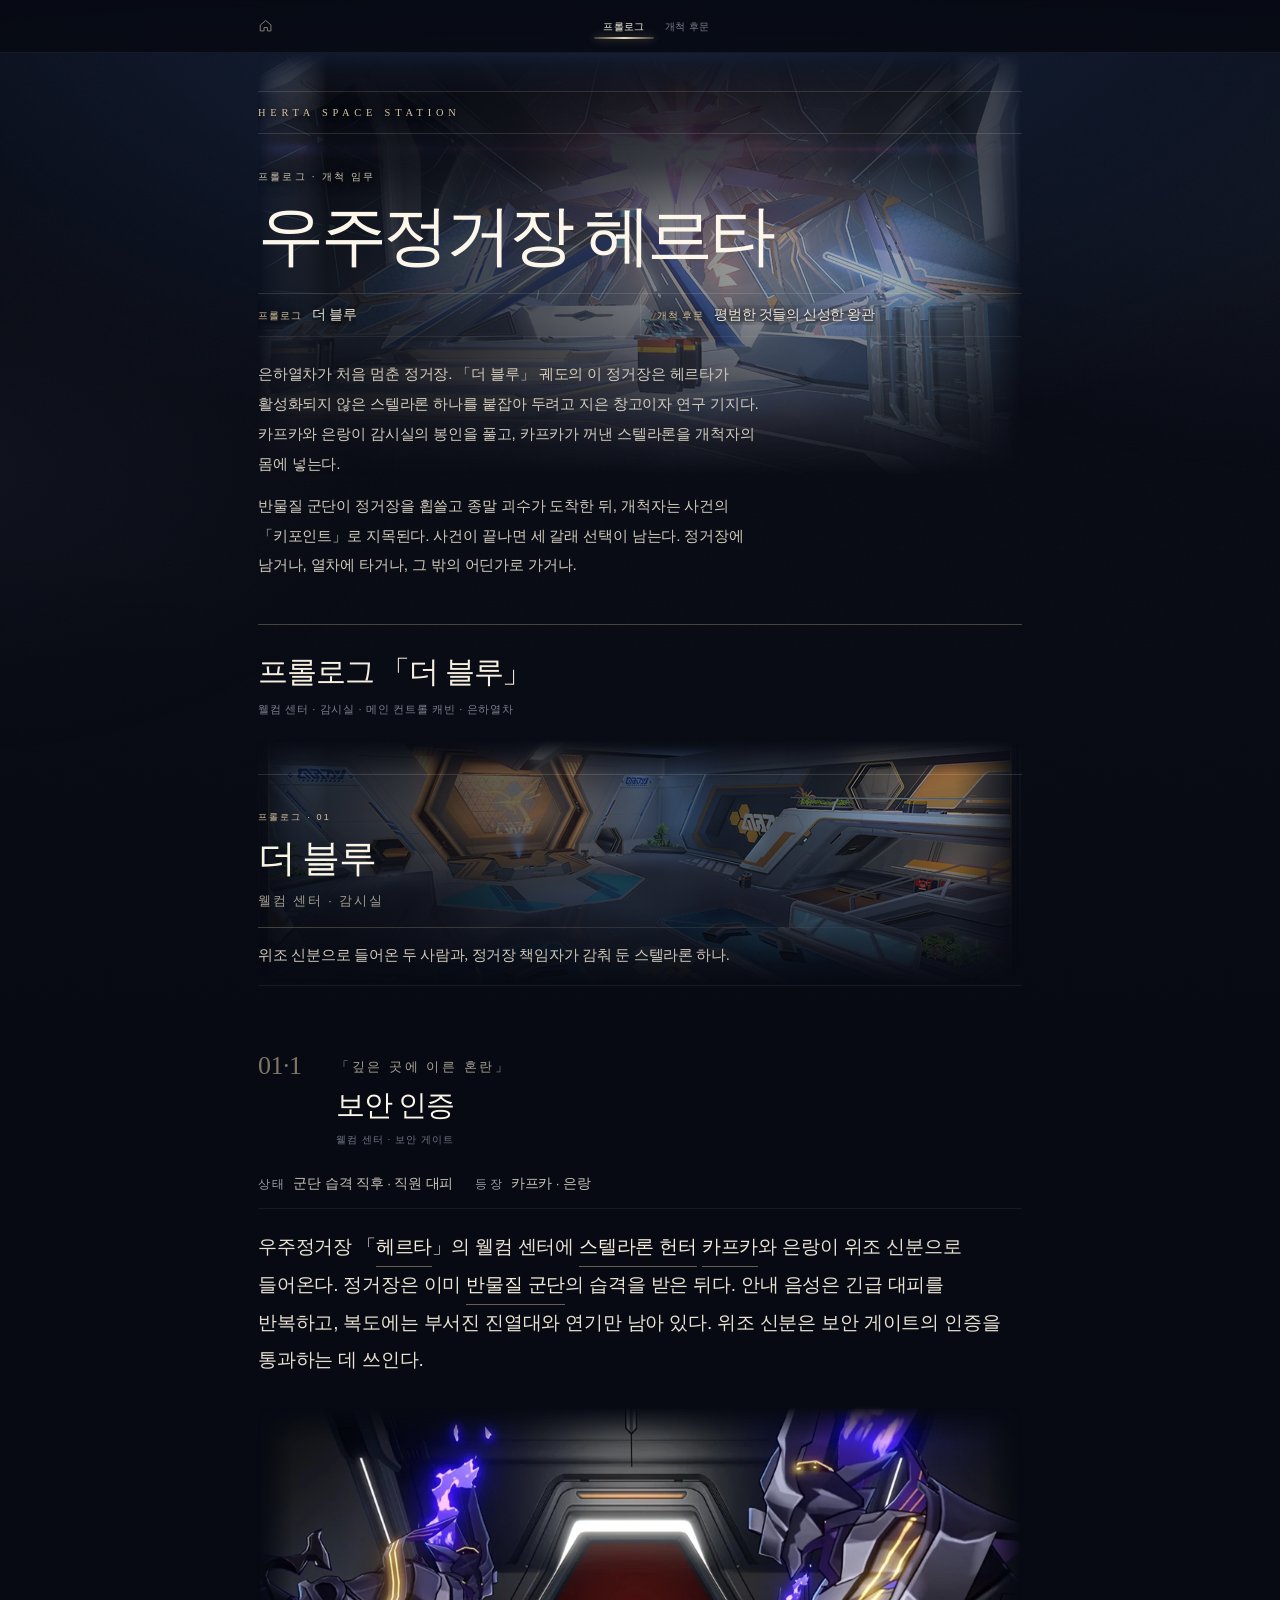
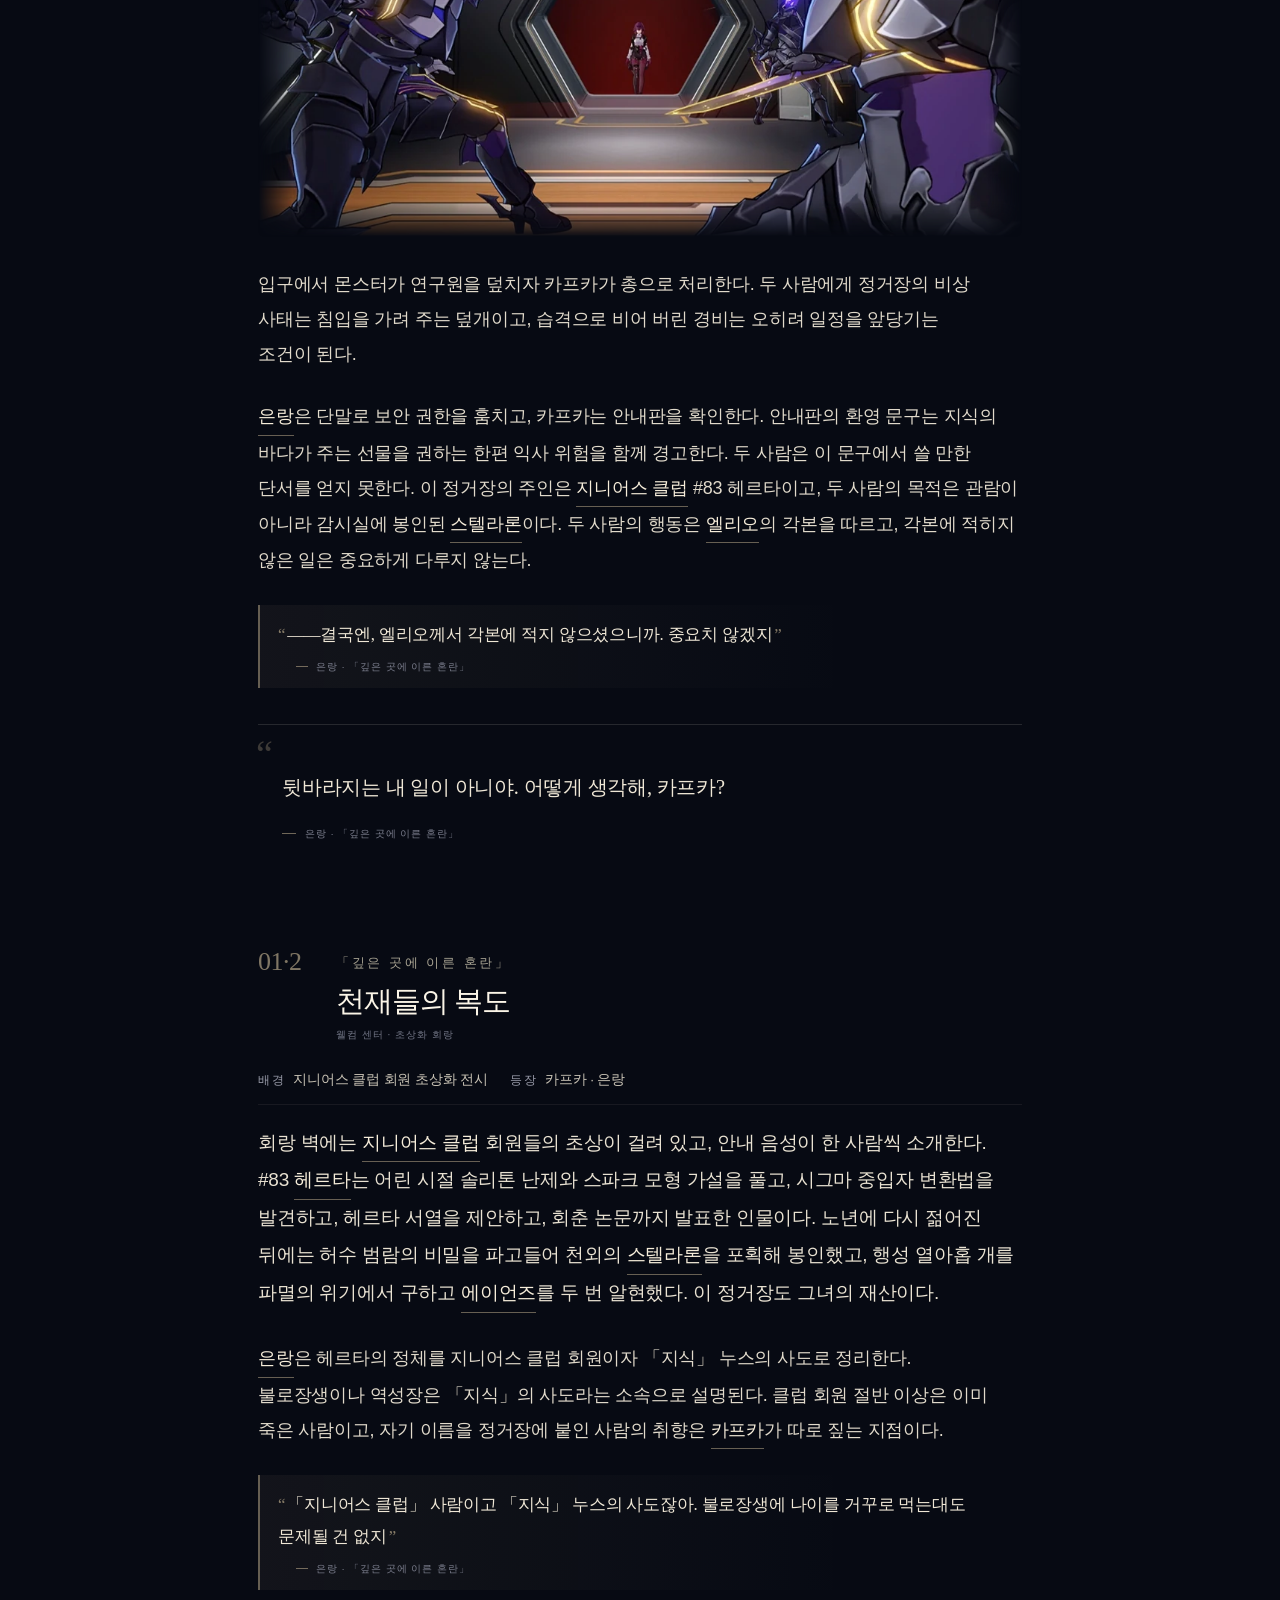
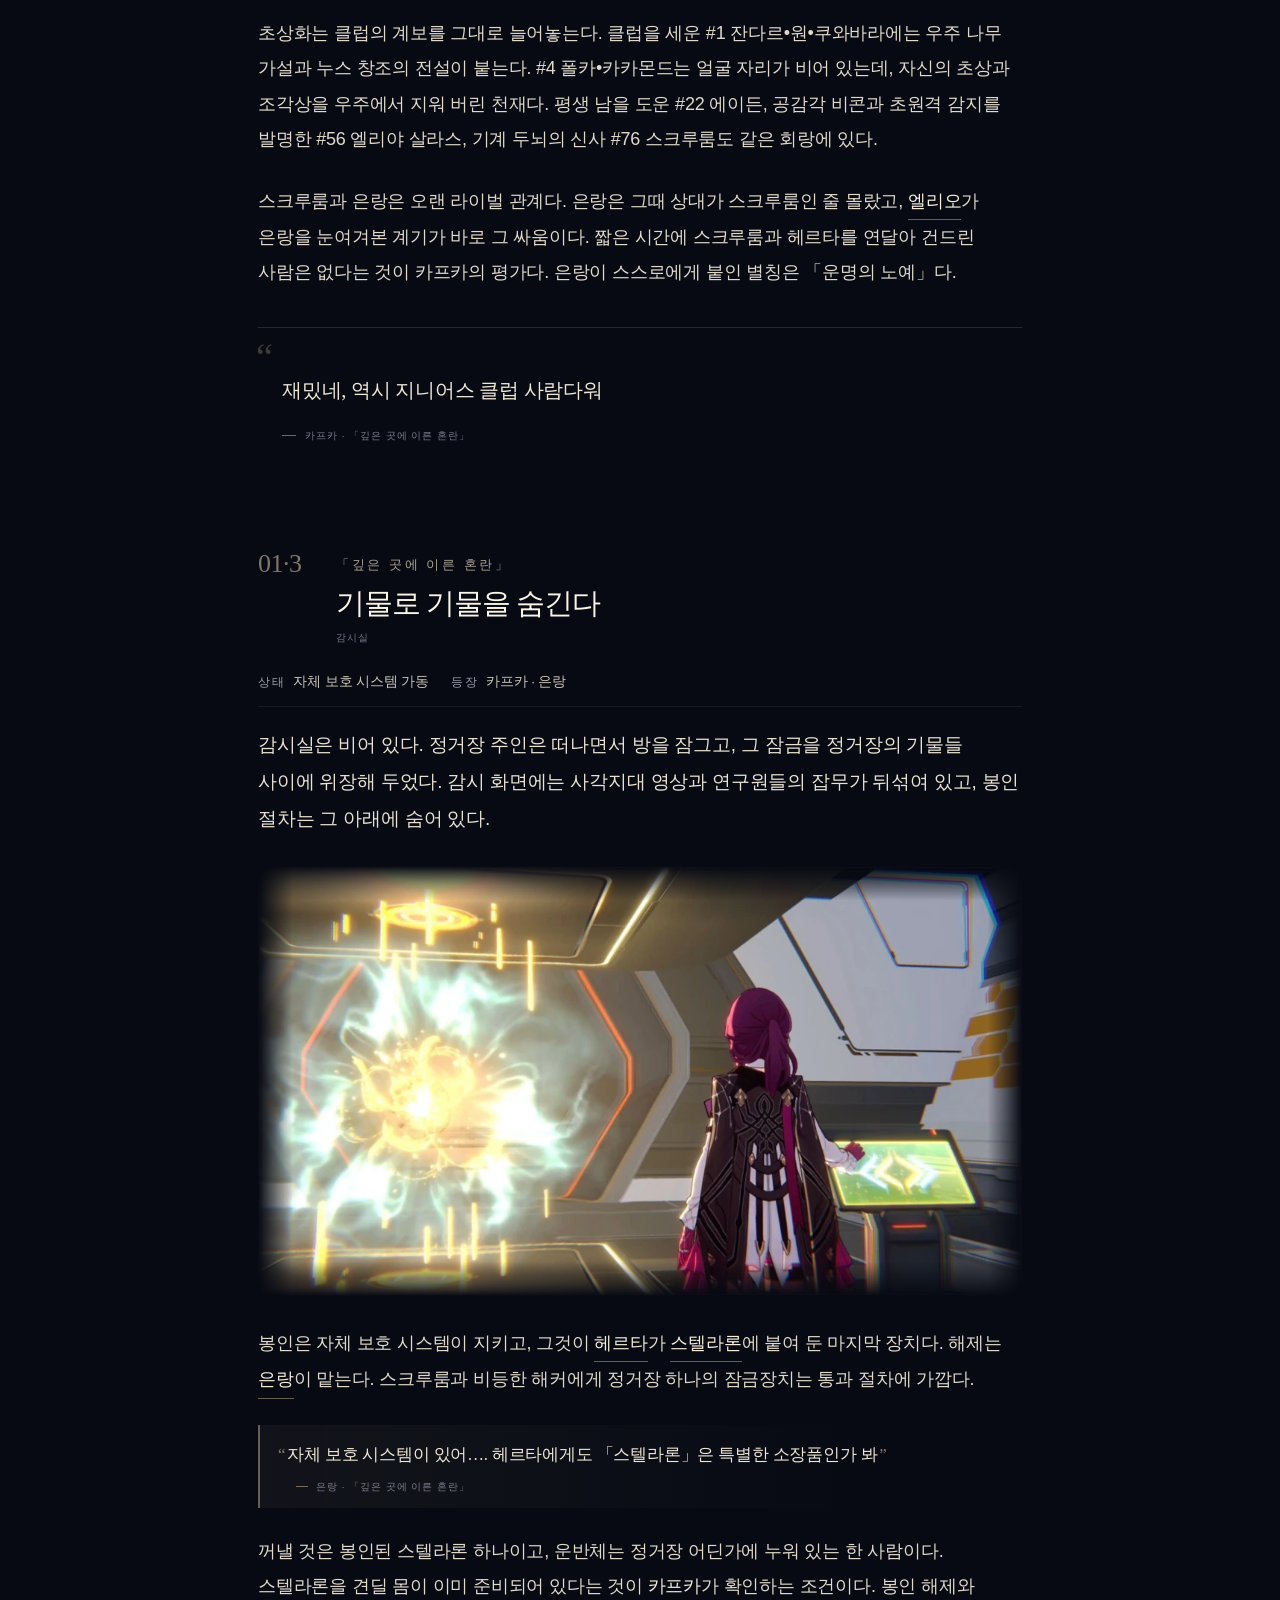
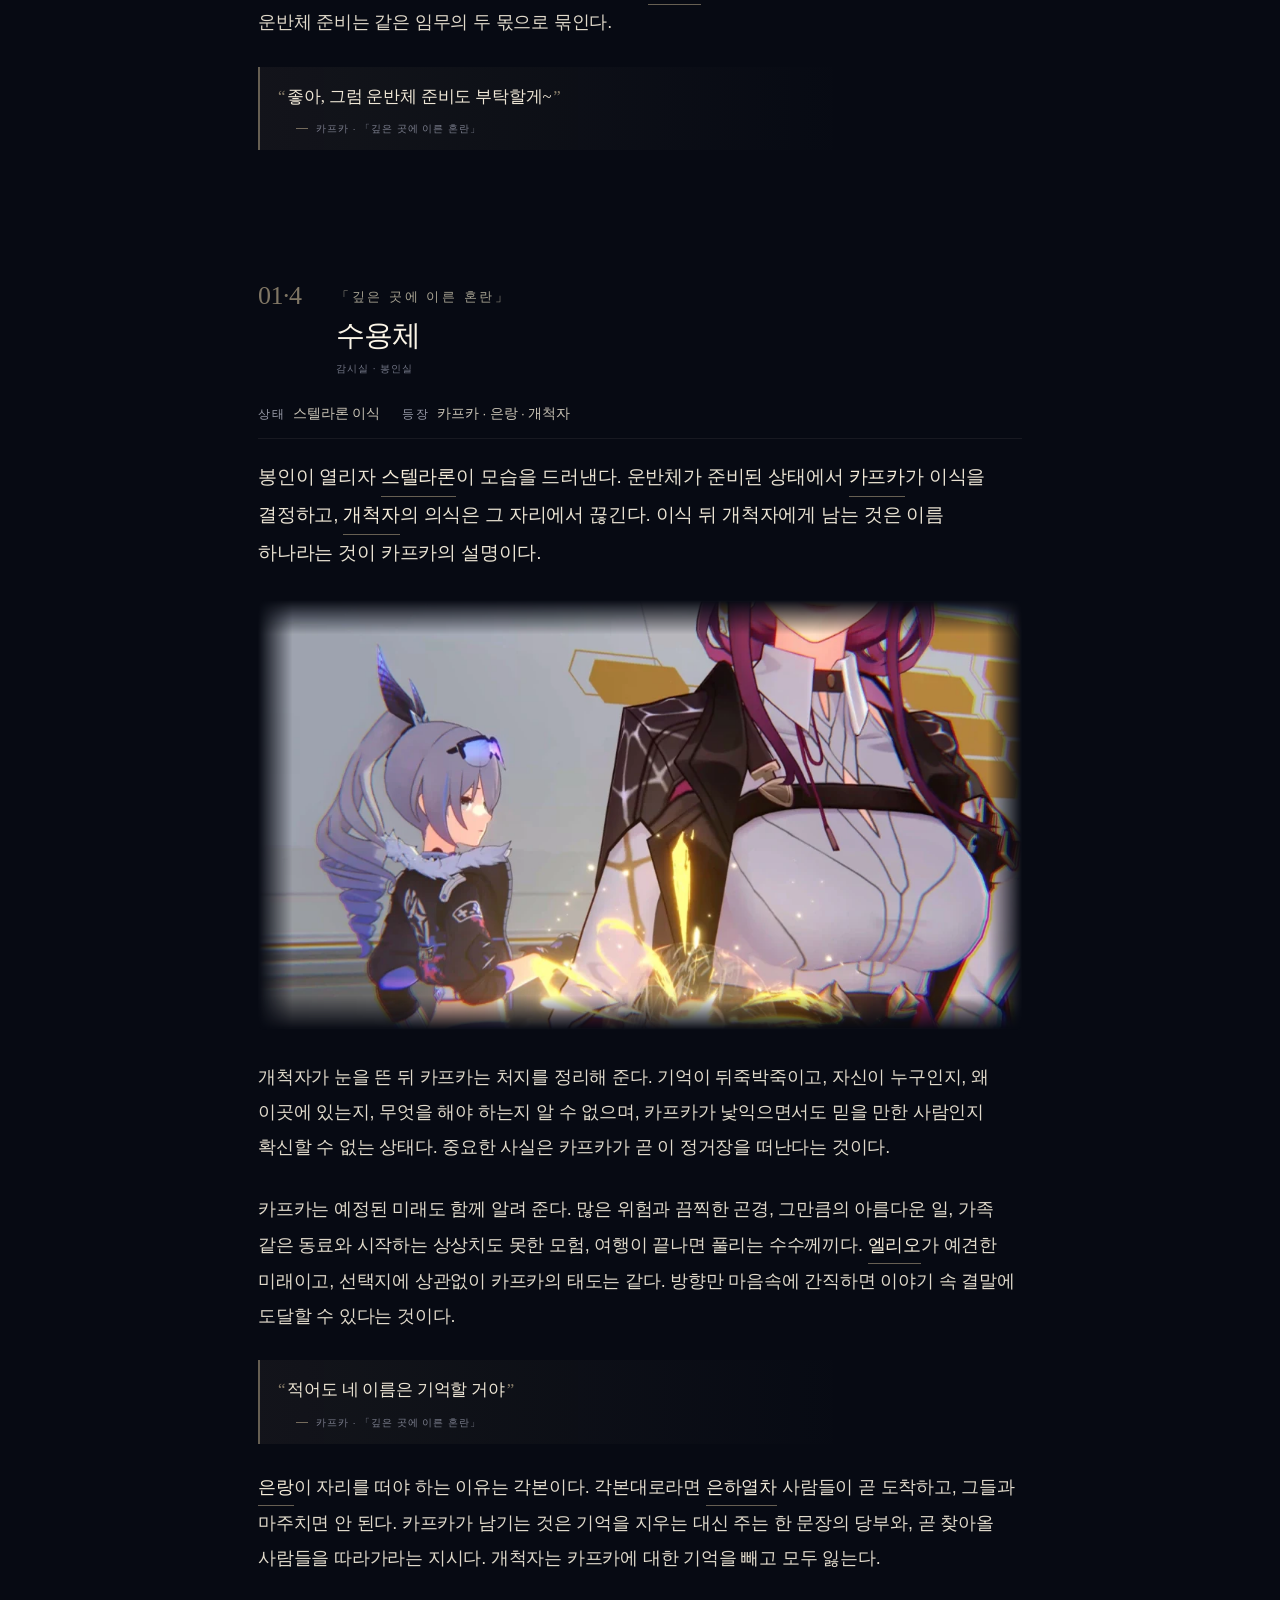
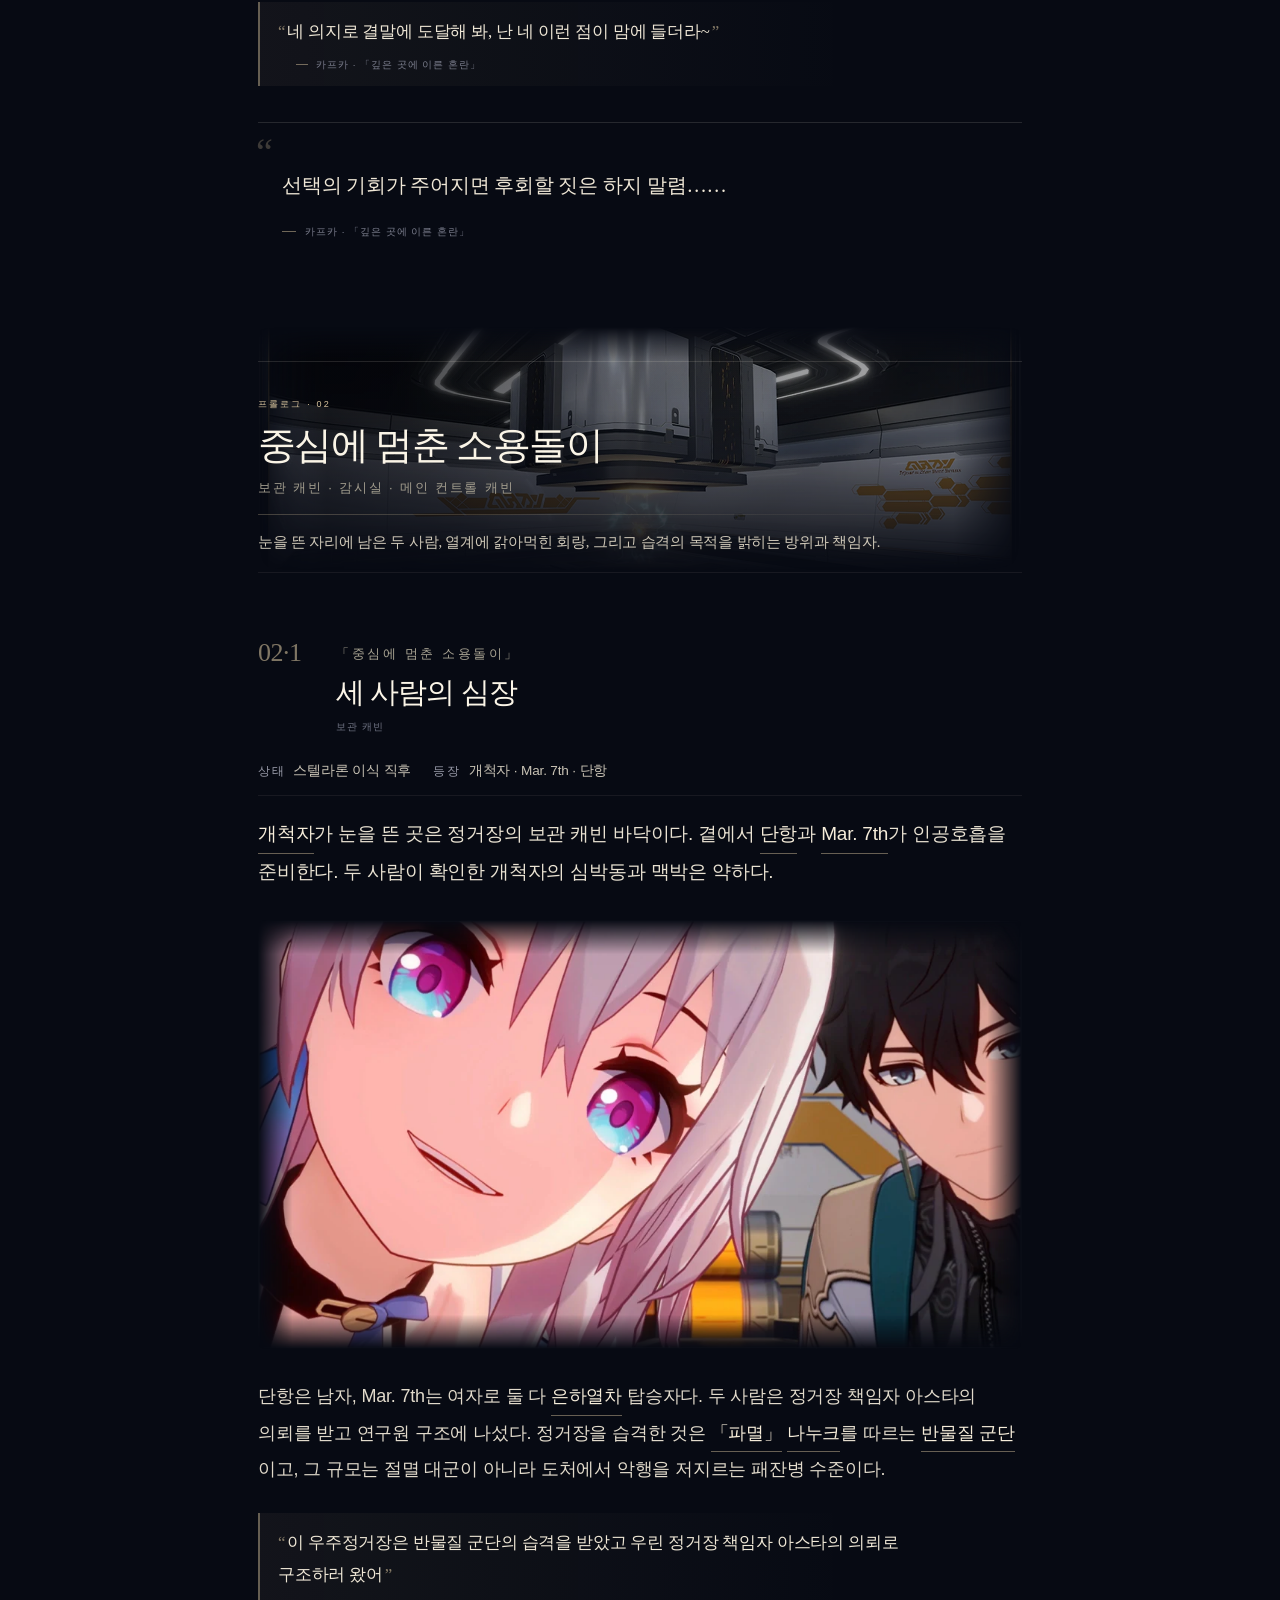
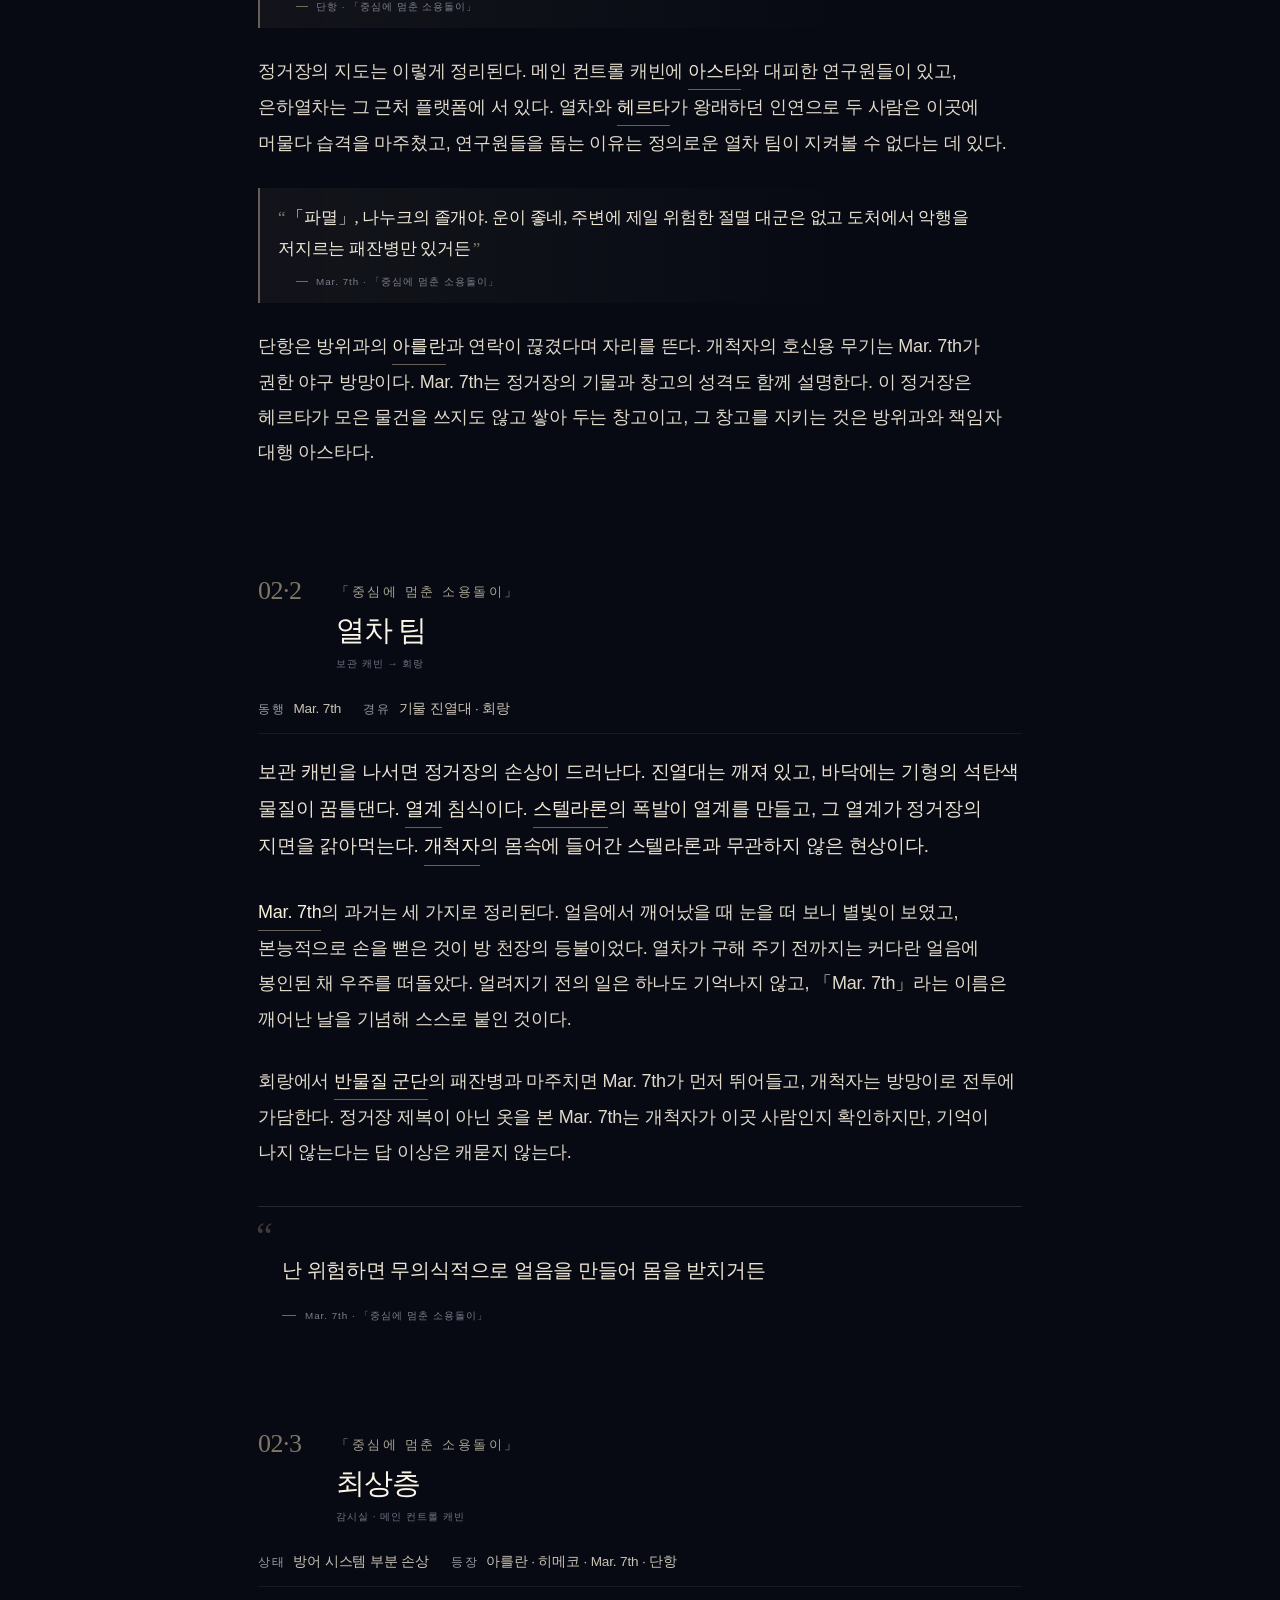
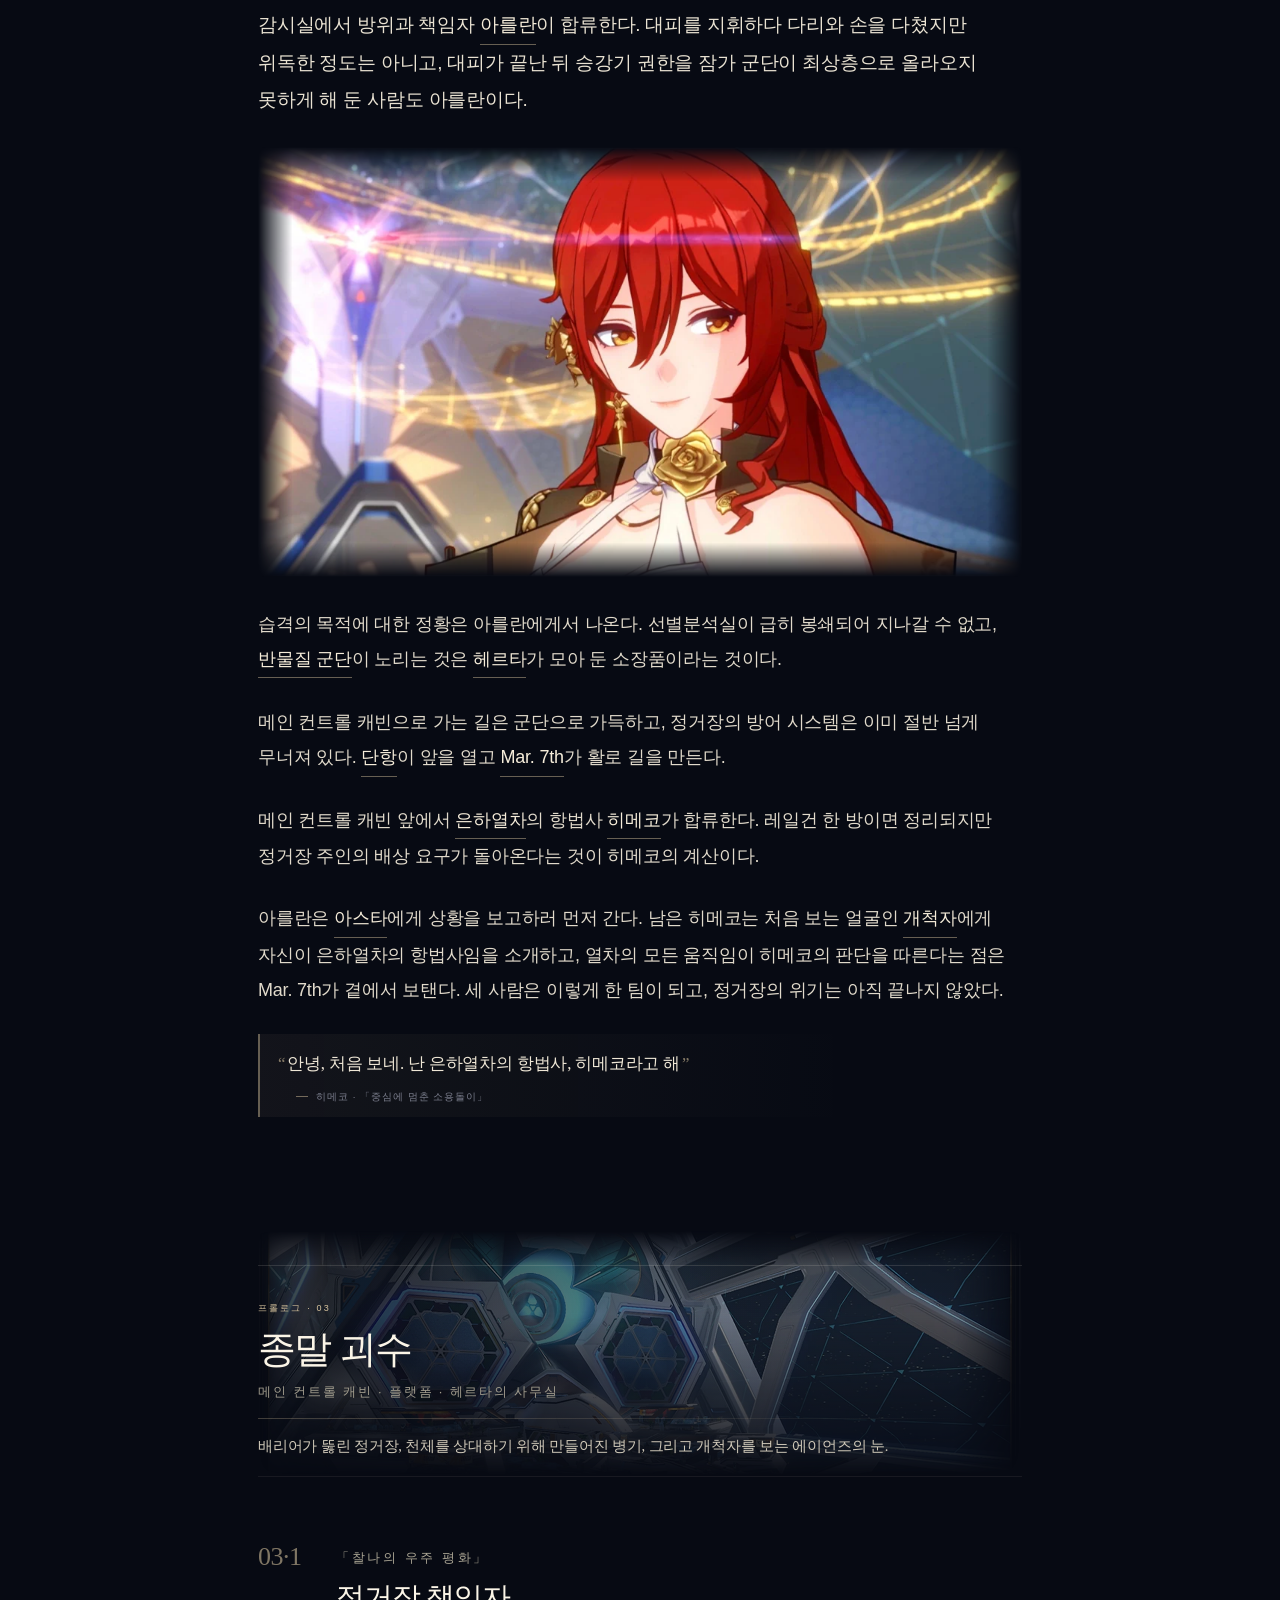
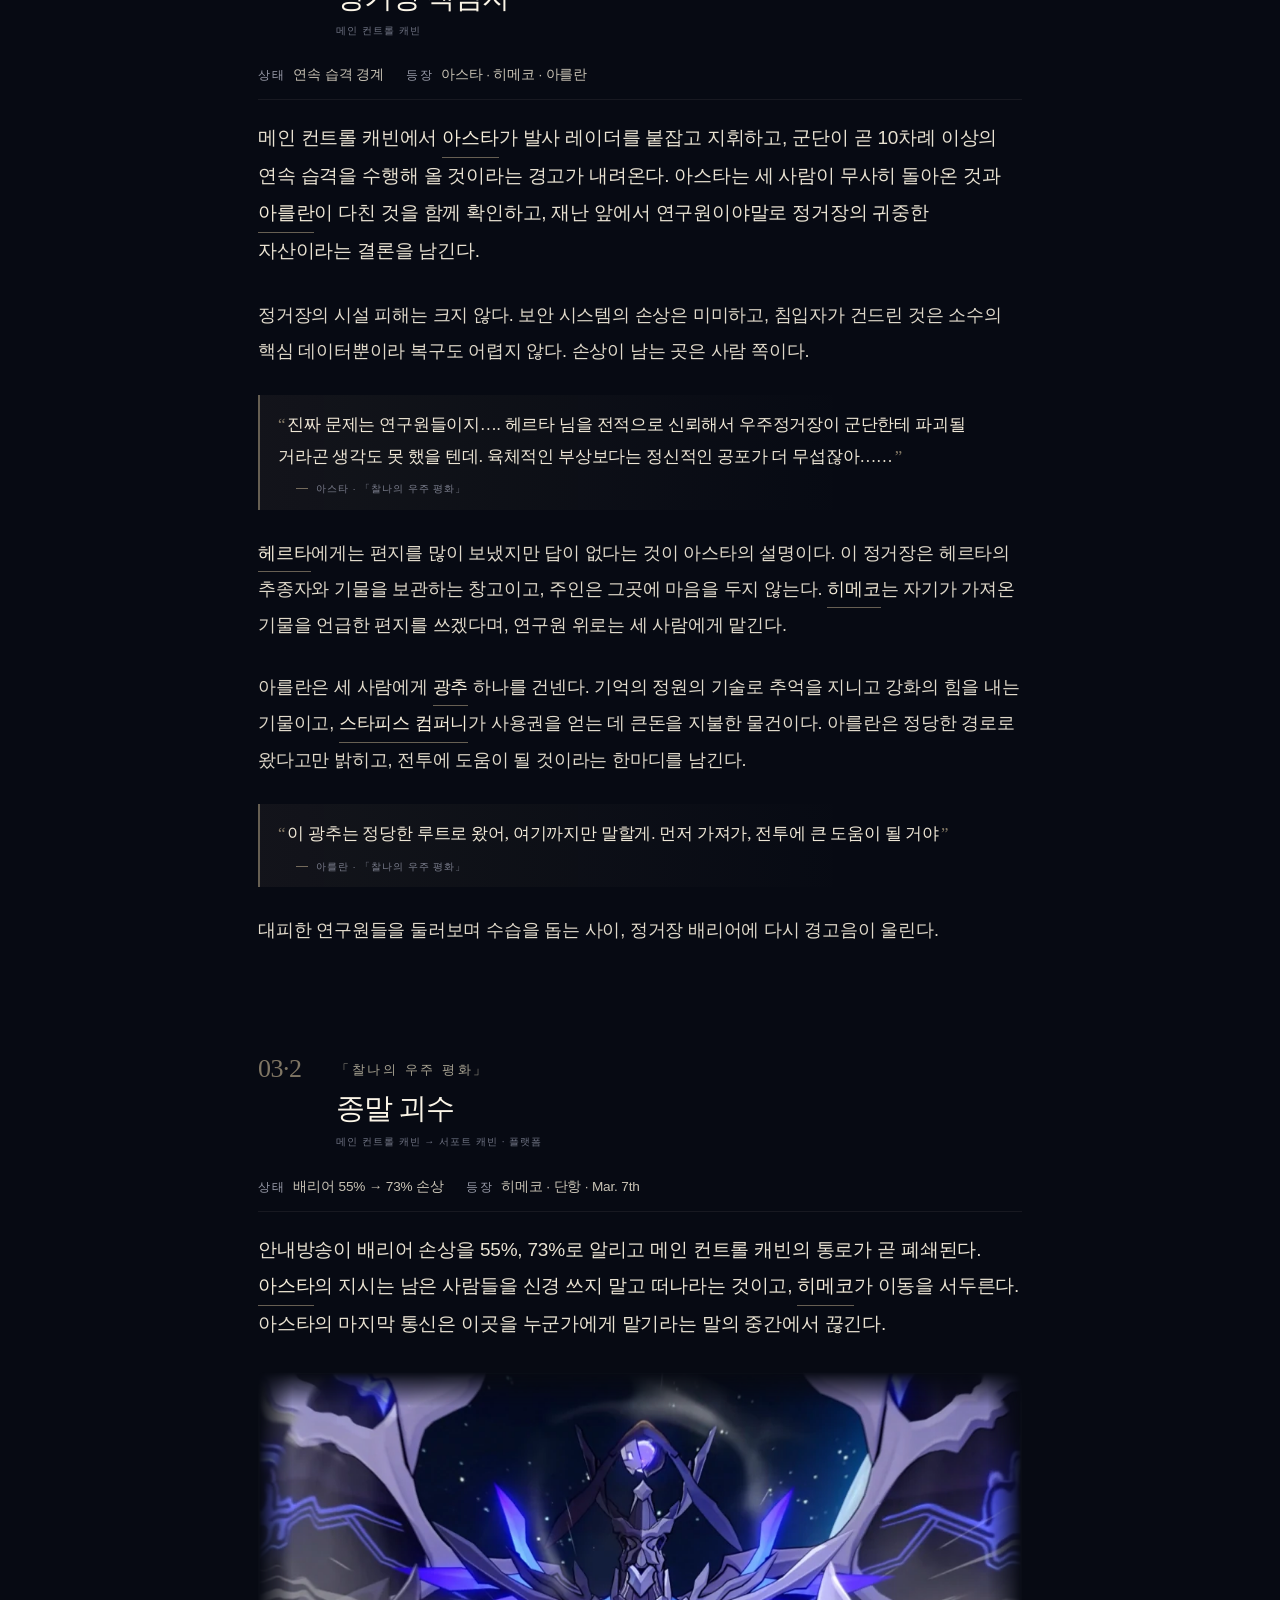
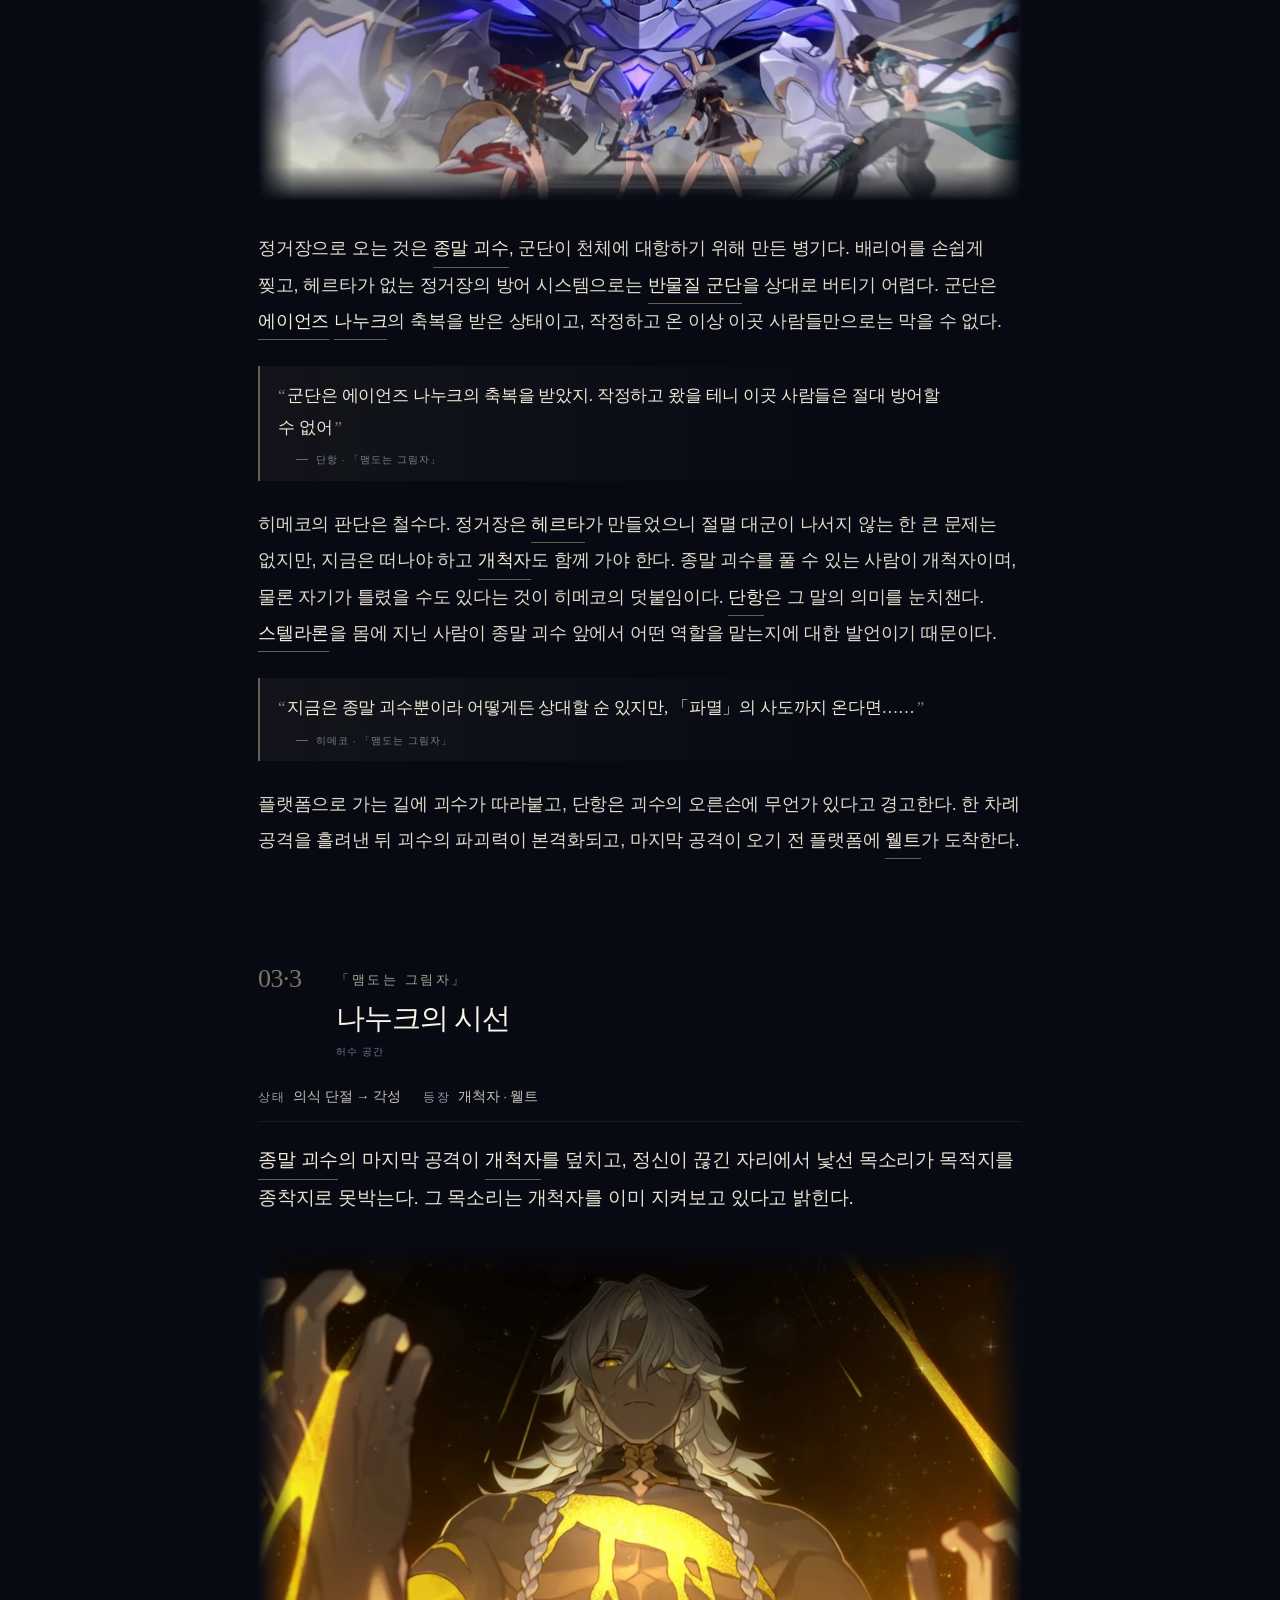
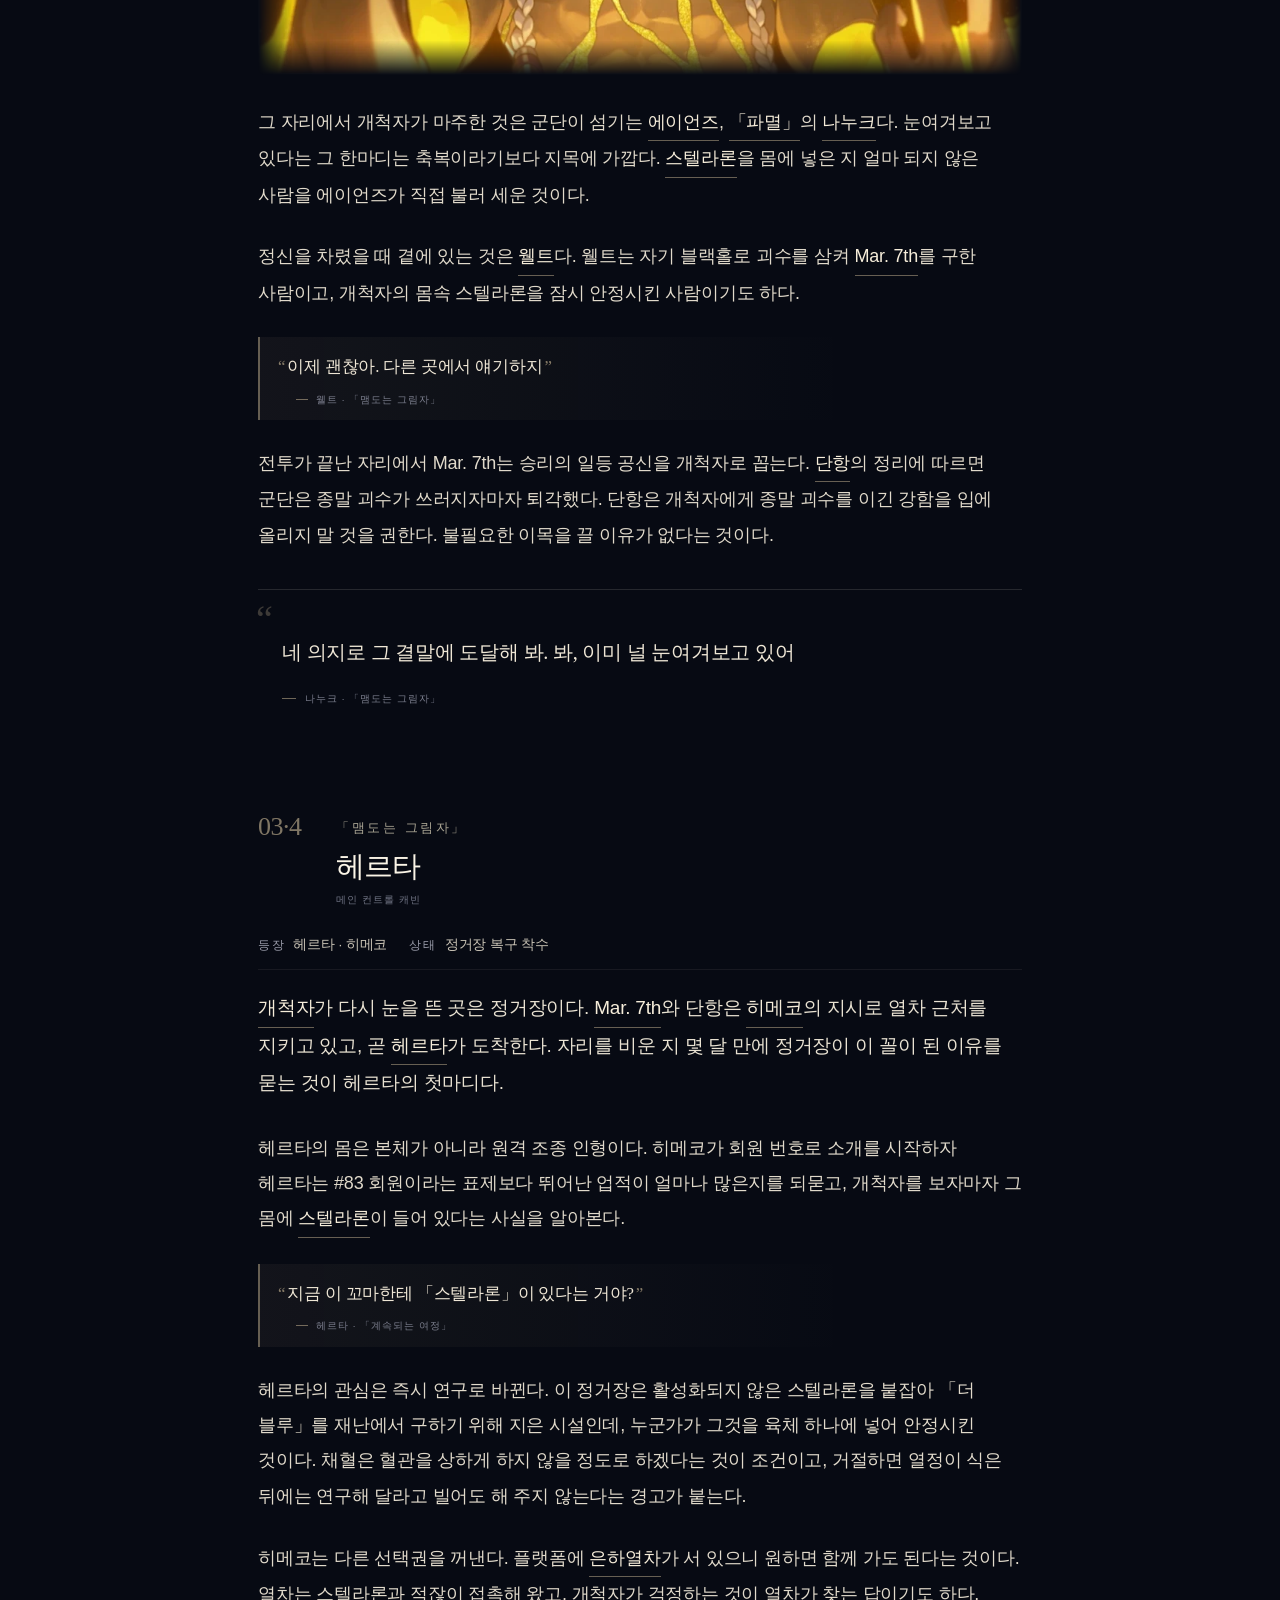
==== commit 63489d5d: "v36.1: 헤르타 — 표지 아트 대비(글자 그림자·좁은 화면 선반), 곁가지 펼침/접힘 전이 보정" ====
--- a/herta/index.html
+++ b/herta/index.html
@@ -2065,10 +2065,27 @@
     linear-gradient(180deg,rgba(4,5,9,.40) 0%,rgba(4,5,9,.26) 42%,rgba(4,5,9,.06) 74%,rgba(4,5,9,0) 94%)}
 }
 
+/* 아트 위에 서는 작은 글자는 그림자 한 겹으로 읽히게 한다. */
+.hero .mast-l,.hero .kick,.hero .act-n,.hero .act-t{
+  text-shadow:0 1px 5px rgba(4,5,9,.9),0 0 16px rgba(4,5,9,.66)}
+
 /* 좁은 화면 — 표지 아트 위 글자가 묻히지 않게 조금 더 눌러 둔다. */
 @media (max-width:699px){
+  /* 밝은 아트 위에 서는 작은 글자는 그림자 한 겹으로 읽히게 한다. */
+  .hero .mast-l,.hero .kick,.hero .act-n,.hero .act-t{
+    text-shadow:0 1px 5px rgba(4,5,9,.92),0 0 16px rgba(4,5,9,.72)}
+  .hero .act-t{color:#F6F0E2}
+  .hero .act-n{color:#E3CDA2}
+  /* 표지 아트는 제목까지만 — 아래 목록·리드는 바탕 위에서 읽힌다. */
+  .hero .hart{height:min(330px,40vh)}
+  /* 아트 아래쪽에 어두운 선반을 깔아 목록·리드가 묻히지 않게 한다(글자는 그 위). */
+  .hero>*:not(.hart){z-index:1}
+  .hero::after{content:"";position:absolute;left:0;right:0;bottom:0;z-index:0;height:200px;
+    pointer-events:none;
+    background:linear-gradient(0deg,rgba(7,10,19,.95) 0%,rgba(7,10,19,.78) 40%,rgba(7,10,19,0) 100%)}
   .hart::after{background:
-    linear-gradient(180deg,rgba(4,5,9,.82) 0%,rgba(4,5,9,.64) 38%,rgba(4,5,9,.30) 70%,rgba(4,5,9,0) 98%)}
+    linear-gradient(180deg,rgba(4,5,9,.86) 0%,rgba(4,5,9,.78) 30%,rgba(4,5,9,.66) 50%,
+      rgba(4,5,9,.50) 68%,rgba(4,5,9,.18) 84%,rgba(4,5,9,0) 96%)}
 }
 
 /* ── 막 머리 아트 — 장을 여는 자리 ──────────────────────────────── */
@@ -2155,7 +2172,7 @@
 <main>
 <section class="vp" id="v-10" data-v="1.0" role="tabpanel" aria-labelledby="tab-10">
   <header class="vp-h"><h2 class="vp-t">프롤로그 「더 블루」</h2><p class="vp-s">웰컴 센터 · 감시실 · 메인 컨트롤 캐빈 · 은하열차</p></header>
-<section class="act-block" id="h01"><div class="chead"><div class="aart" aria-hidden="true"><img src="assets/art-01.webp" alt="" width="1500" height="750" decoding="async"></div><div class="vopen" id="h01-h"><span class="vopen-k">프롤로그 · 01</span><h2 class="vopen-t">더 블루</h2><span class="vopen-s">웰컴 센터 · 감시실</span><i class="vopen-r" aria-hidden="true"></i></div><p class="ch-lede">위조 신분으로 들어온 두 사람과, 정거장 책임자가 감춰 둔 스텔라론 하나.</p></div><section class="beat" id="h01-s1"><header class="bt-head"><b class="bt-n">01·1</b><div class="bt-tx"><p class="bt-k">「깊은 곳에 이른 혼란」</p><h3 class="bt-t">보안 인증</h3><p class="bt-p">웰컴 센터 · 보안 게이트</p></div></header><dl class="meta"><div><dt>상태</dt><dd>군단 습격 직후 · 직원 대피</dd></div><div><dt>등장</dt><dd>카프카 · 은랑</dd></div></dl><div class="prose lead"><p id="h01-s1-p1">우주정거장 「<button class="kw" type="button" data-k="herta" aria-haspopup="dialog">헤르타</button>」의 웰컴 센터에 <button class="kw" type="button" data-k="hunter" aria-haspopup="dialog">스텔라론 헌터</button> <button class="kw" type="button" data-k="kafka" aria-haspopup="dialog">카프카</button>와 은랑이 위조 신분으로 들어온다. 정거장은 이미 <button class="kw" type="button" data-k="legion" aria-haspopup="dialog">반물질 군단</button>의 습격을 받은 뒤다. 안내 음성은 긴급 대피를 반복하고, 복도에는 부서진 진열대와 연기만 남아 있다. 위조 신분은 보안 게이트의 인증을 통과하는 데 쓰인다.</p></div><figure class="still"><div class="still-f"><img src="assets/stills/still-01-1.webp" alt="웰컴 센터 복도에서 반물질 군단과 마주선 카프카와 은랑" width="1024" height="576" decoding="async"></div></figure><div class="prose rest"><p id="h01-s1-p2">입구에서 몬스터가 연구원을 덮치자 카프카가 총으로 처리한다. 두 사람에게 정거장의 비상 사태는 침입을 가려 주는 덮개이고, 습격으로 비어 버린 경비는 오히려 일정을 앞당기는 조건이 된다.</p><p id="h01-s1-p3"><button class="kw" type="button" data-k="silverwolf" aria-haspopup="dialog">은랑</button>은 단말로 보안 권한을 훔치고, 카프카는 안내판을 확인한다. 안내판의 환영 문구는 지식의 바다가 주는 선물을 권하는 한편 익사 위험을 함께 경고한다. 두 사람은 이 문구에서 쓸 만한 단서를 얻지 못한다. 이 정거장의 주인은 <button class="kw" type="button" data-k="genius" aria-haspopup="dialog">지니어스 클럽</button> #83 헤르타이고, 두 사람의 목적은 관람이 아니라 감시실에 봉인된 <button class="kw" type="button" data-k="stellaron" aria-haspopup="dialog">스텔라론</button>이다. 두 사람의 행동은 <button class="kw" type="button" data-k="elio" aria-haspopup="dialog">엘리오</button>의 각본을 따르고, 각본에 적히지 않은 일은 중요하게 다루지 않는다.</p></div><figure class="dq" id="h01-s1-q1"><blockquote><p>——결국엔, 엘리오께서 각본에 적지 않으셨으니까. 중요치 않겠지</p></blockquote><figcaption>은랑 · 「깊은 곳에 이른 혼란」</figcaption></figure><figure class="pull" id="h01-s1-pull"><blockquote><p>뒷바라지는 내 일이 아니야. 어떻게 생각해, 카프카?</p></blockquote><figcaption>은랑 · 「깊은 곳에 이른 혼란」</figcaption></figure></section><section class="beat" id="h01-s2"><header class="bt-head"><b class="bt-n">01·2</b><div class="bt-tx"><p class="bt-k">「깊은 곳에 이른 혼란」</p><h3 class="bt-t">천재들의 복도</h3><p class="bt-p">웰컴 센터 · 초상화 회랑</p></div></header><dl class="meta"><div><dt>배경</dt><dd>지니어스 클럽 회원 초상화 전시</dd></div><div><dt>등장</dt><dd>카프카 · 은랑</dd></div></dl><div class="prose lead"><p id="h01-s2-p1">회랑 벽에는 <button class="kw" type="button" data-k="genius" aria-haspopup="dialog">지니어스 클럽</button> 회원들의 초상이 걸려 있고, 안내 음성이 한 사람씩 소개한다. #83 <button class="kw" type="button" data-k="herta" aria-haspopup="dialog">헤르타</button>는 어린 시절 솔리톤 난제와 스파크 모형 가설을 풀고, 시그마 중입자 변환법을 발견하고, 헤르타 서열을 제안하고, 회춘 논문까지 발표한 인물이다. 노년에 다시 젊어진 뒤에는 허수 범람의 비밀을 파고들어 천외의 <button class="kw" type="button" data-k="stellaron" aria-haspopup="dialog">스텔라론</button>을 포획해 봉인했고, 행성 열아홉 개를 파멸의 위기에서 구하고 <button class="kw" type="button" data-k="aeon" aria-haspopup="dialog">에이언즈</button>를 두 번 알현했다. 이 정거장도 그녀의 재산이다.</p></div><div class="prose rest"><p id="h01-s2-p2"><button class="kw" type="button" data-k="silverwolf" aria-haspopup="dialog">은랑</button>은 헤르타의 정체를 지니어스 클럽 회원이자 「지식」 누스의 사도로 정리한다. 불로장생이나 역성장은 「지식」의 사도라는 소속으로 설명된다. 클럽 회원 절반 이상은 이미 죽은 사람이고, 자기 이름을 정거장에 붙인 사람의 취향은 <button class="kw" type="button" data-k="kafka" aria-haspopup="dialog">카프카</button>가 따로 짚는 지점이다.</p></div><figure class="dq" id="h01-s2-q1"><blockquote><p>「지니어스 클럽」 사람이고 「지식」 누스의 사도잖아. 불로장생에 나이를 거꾸로 먹는대도 문제될 건 없지</p></blockquote><figcaption>은랑 · 「깊은 곳에 이른 혼란」</figcaption></figure><div class="prose rest"><p id="h01-s2-p3">초상화는 클럽의 계보를 그대로 늘어놓는다. 클럽을 세운 #1 잔다르•원•쿠와바라에는 우주 나무 가설과 누스 창조의 전설이 붙는다. #4 폴카•카카몬드는 얼굴 자리가 비어 있는데, 자신의 초상과 조각상을 우주에서 지워 버린 천재다. 평생 남을 도운 #22 에이든, 공감각 비콘과 초원격 감지를 발명한 #56 엘리야 살라스, 기계 두뇌의 신사 #76 스크루룸도 같은 회랑에 있다.</p><p id="h01-s2-p4">스크루룸과 은랑은 오랜 라이벌 관계다. 은랑은 그때 상대가 스크루룸인 줄 몰랐고, <button class="kw" type="button" data-k="elio" aria-haspopup="dialog">엘리오</button>가 은랑을 눈여겨본 계기가 바로 그 싸움이다. 짧은 시간에 스크루룸과 헤르타를 연달아 건드린 사람은 없다는 것이 카프카의 평가다. 은랑이 스스로에게 붙인 별칭은 「운명의 노예」다.</p></div><figure class="pull" id="h01-s2-pull"><blockquote><p>재밌네, 역시 지니어스 클럽 사람다워</p></blockquote><figcaption>카프카 · 「깊은 곳에 이른 혼란」</figcaption></figure></section><section class="beat" id="h01-s3"><header class="bt-head"><b class="bt-n">01·3</b><div class="bt-tx"><p class="bt-k">「깊은 곳에 이른 혼란」</p><h3 class="bt-t">기물로 기물을 숨긴다</h3><p class="bt-p">감시실</p></div></header><dl class="meta"><div><dt>상태</dt><dd>자체 보호 시스템 가동</dd></div><div><dt>등장</dt><dd>카프카 · 은랑</dd></div></dl><div class="prose lead"><p id="h01-s3-p1">감시실은 비어 있다. 정거장 주인은 떠나면서 방을 잠그고, 그 잠금을 정거장의 기물들 사이에 위장해 두었다. 감시 화면에는 사각지대 영상과 연구원들의 잡무가 뒤섞여 있고, 봉인 절차는 그 아래에 숨어 있다.</p></div><figure class="still"><div class="still-f"><img src="assets/stills/still-01-3.webp" alt="감시실의 봉인 앞에 선 카프카, 화면을 채운 빛" width="1024" height="576" decoding="async"></div></figure><div class="prose rest"><p id="h01-s3-p2">봉인은 자체 보호 시스템이 지키고, 그것이 <button class="kw" type="button" data-k="herta" aria-haspopup="dialog">헤르타</button>가 <button class="kw" type="button" data-k="stellaron" aria-haspopup="dialog">스텔라론</button>에 붙여 둔 마지막 장치다. 해제는 <button class="kw" type="button" data-k="silverwolf" aria-haspopup="dialog">은랑</button>이 맡는다. 스크루룸과 비등한 해커에게 정거장 하나의 잠금장치는 통과 절차에 가깝다.</p></div><figure class="dq" id="h01-s3-q1"><blockquote><p>자체 보호 시스템이 있어…. 헤르타에게도 「스텔라론」은 특별한 소장품인가 봐</p></blockquote><figcaption>은랑 · 「깊은 곳에 이른 혼란」</figcaption></figure><div class="prose rest"><p id="h01-s3-p3">꺼낼 것은 봉인된 스텔라론 하나이고, 운반체는 정거장 어딘가에 누워 있는 한 사람이다. 스텔라론을 견딜 몸이 이미 준비되어 있다는 것이 <button class="kw" type="button" data-k="kafka" aria-haspopup="dialog">카프카</button>가 확인하는 조건이다. 봉인 해제와 운반체 준비는 같은 임무의 두 몫으로 묶인다.</p></div><figure class="dq" id="h01-s3-q2"><blockquote><p>좋아, 그럼 운반체 준비도 부탁할게~</p></blockquote><figcaption>카프카 · 「깊은 곳에 이른 혼란」</figcaption></figure></section><section class="beat" id="h01-s4"><header class="bt-head"><b class="bt-n">01·4</b><div class="bt-tx"><p class="bt-k">「깊은 곳에 이른 혼란」</p><h3 class="bt-t">수용체</h3><p class="bt-p">감시실 · 봉인실</p></div></header><dl class="meta"><div><dt>상태</dt><dd>스텔라론 이식</dd></div><div><dt>등장</dt><dd>카프카 · 은랑 · 개척자</dd></div></dl><div class="prose lead"><p id="h01-s4-p1">봉인이 열리자 <button class="kw" type="button" data-k="stellaron" aria-haspopup="dialog">스텔라론</button>이 모습을 드러낸다. 운반체가 준비된 상태에서 <button class="kw" type="button" data-k="kafka" aria-haspopup="dialog">카프카</button>가 이식을 결정하고, <button class="kw" type="button" data-k="trailblazer" aria-haspopup="dialog">개척자</button>의 의식은 그 자리에서 끊긴다. 이식 뒤 개척자에게 남는 것은 이름 하나라는 것이 카프카의 설명이다.</p></div><figure class="still"><div class="still-f"><img src="assets/stills/still-01-4.webp" alt="스텔라론을 옮긴 직후의 카프카와 은랑" width="1024" height="576" decoding="async"></div></figure><div class="prose rest"><p id="h01-s4-p2">개척자가 눈을 뜬 뒤 카프카는 처지를 정리해 준다. 기억이 뒤죽박죽이고, 자신이 누구인지, 왜 이곳에 있는지, 무엇을 해야 하는지 알 수 없으며, 카프카가 낯익으면서도 믿을 만한 사람인지 확신할 수 없는 상태다. 중요한 사실은 카프카가 곧 이 정거장을 떠난다는 것이다.</p><p id="h01-s4-p3">카프카는 예정된 미래도 함께 알려 준다. 많은 위험과 끔찍한 곤경, 그만큼의 아름다운 일, 가족 같은 동료와 시작하는 상상치도 못한 모험, 여행이 끝나면 풀리는 수수께끼다. <button class="kw" type="button" data-k="elio" aria-haspopup="dialog">엘리오</button>가 예견한 미래이고, 선택지에 상관없이 카프카의 태도는 같다. 방향만 마음속에 간직하면 이야기 속 결말에 도달할 수 있다는 것이다.</p></div><figure class="dq" id="h01-s4-q1"><blockquote><p>적어도 네 이름은 기억할 거야</p></blockquote><figcaption>카프카 · 「깊은 곳에 이른 혼란」</figcaption></figure><div class="prose rest"><p id="h01-s4-p4"><button class="kw" type="button" data-k="silverwolf" aria-haspopup="dialog">은랑</button>이 자리를 떠야 하는 이유는 각본이다. 각본대로라면 <button class="kw" type="button" data-k="express" aria-haspopup="dialog">은하열차</button> 사람들이 곧 도착하고, 그들과 마주치면 안 된다. 카프카가 남기는 것은 기억을 지우는 대신 주는 한 문장의 당부와, 곧 찾아올 사람들을 따라가라는 지시다. 개척자는 카프카에 대한 기억을 빼고 모두 잃는다.</p></div><figure class="dq" id="h01-s4-q2"><blockquote><p>네 의지로 결말에 도달해 봐, 난 네 이런 점이 맘에 들더라~</p></blockquote><figcaption>카프카 · 「깊은 곳에 이른 혼란」</figcaption></figure><figure class="pull" id="h01-s4-pull"><blockquote><p>선택의 기회가 주어지면 후회할 짓은 하지 말렴……</p></blockquote><figcaption>카프카 · 「깊은 곳에 이른 혼란」</figcaption></figure></section></section><section class="act-block" id="h02"><div class="chead"><div class="aart" aria-hidden="true"><img src="assets/art-02.webp" alt="" width="1500" height="750" decoding="async"></div><div class="vopen" id="h02-h"><span class="vopen-k">프롤로그 · 02</span><h2 class="vopen-t">중심에 멈춘 소용돌이</h2><span class="vopen-s">보관 캐빈 · 감시실 · 메인 컨트롤 캐빈</span><i class="vopen-r" aria-hidden="true"></i></div><p class="ch-lede">눈을 뜬 자리에 남은 두 사람, 열계에 갉아먹힌 회랑, 그리고 습격의 목적을 밝히는 방위과 책임자.</p></div><section class="beat" id="h02-s1"><header class="bt-head"><b class="bt-n">02·1</b><div class="bt-tx"><p class="bt-k">「중심에 멈춘 소용돌이」</p><h3 class="bt-t">세 사람의 심장</h3><p class="bt-p">보관 캐빈</p></div></header><dl class="meta"><div><dt>상태</dt><dd>스텔라론 이식 직후</dd></div><div><dt>등장</dt><dd>개척자 · Mar. 7th · 단항</dd></div></dl><div class="prose lead"><p id="h02-s1-p1"><button class="kw" type="button" data-k="trailblazer" aria-haspopup="dialog">개척자</button>가 눈을 뜬 곳은 정거장의 보관 캐빈 바닥이다. 곁에서 <button class="kw" type="button" data-k="danheng" aria-haspopup="dialog">단항</button>과 <button class="kw" type="button" data-k="march7" aria-haspopup="dialog">Mar. 7th</button>가 인공호흡을 준비한다. 두 사람이 확인한 개척자의 심박동과 맥박은 약하다.</p></div><figure class="still"><div class="still-f"><img src="assets/stills/still-02-1.webp" alt="보관 캐빈에서 개척자를 내려다보는 Mar. 7th와 단항" width="1024" height="576" decoding="async"></div></figure><div class="prose rest"><p id="h02-s1-p2">단항은 남자, Mar. 7th는 여자로 둘 다 <button class="kw" type="button" data-k="express" aria-haspopup="dialog">은하열차</button> 탑승자다. 두 사람은 정거장 책임자 아스타의 의뢰를 받고 연구원 구조에 나섰다. 정거장을 습격한 것은 <button class="kw" type="button" data-k="destruction" aria-haspopup="dialog">「파멸」</button> <button class="kw" type="button" data-k="nanook" aria-haspopup="dialog">나누크</button>를 따르는 <button class="kw" type="button" data-k="legion" aria-haspopup="dialog">반물질 군단</button>이고, 그 규모는 절멸 대군이 아니라 도처에서 악행을 저지르는 패잔병 수준이다.</p></div><figure class="dq" id="h02-s1-q1"><blockquote><p>이 우주정거장은 반물질 군단의 습격을 받았고 우린 정거장 책임자 아스타의 의뢰로 구조하러 왔어</p></blockquote><figcaption>단항 · 「중심에 멈춘 소용돌이」</figcaption></figure><div class="prose rest"><p id="h02-s1-p3">정거장의 지도는 이렇게 정리된다. 메인 컨트롤 캐빈에 <button class="kw" type="button" data-k="asta" aria-haspopup="dialog">아스타</button>와 대피한 연구원들이 있고, 은하열차는 그 근처 플랫폼에 서 있다. 열차와 <button class="kw" type="button" data-k="herta" aria-haspopup="dialog">헤르타</button>가 왕래하던 인연으로 두 사람은 이곳에 머물다 습격을 마주쳤고, 연구원들을 돕는 이유는 정의로운 열차 팀이 지켜볼 수 없다는 데 있다.</p></div><figure class="dq" id="h02-s1-q2"><blockquote><p>「파멸」, 나누크의 졸개야. 운이 좋네, 주변에 제일 위험한 절멸 대군은 없고 도처에서 악행을 저지르는 패잔병만 있거든</p></blockquote><figcaption>Mar. 7th · 「중심에 멈춘 소용돌이」</figcaption></figure><div class="prose rest"><p id="h02-s1-p4">단항은 방위과의 <button class="kw" type="button" data-k="arlan" aria-haspopup="dialog">아를란</button>과 연락이 끊겼다며 자리를 뜬다. 개척자의 호신용 무기는 Mar. 7th가 권한 야구 방망이다. Mar. 7th는 정거장의 기물과 창고의 성격도 함께 설명한다. 이 정거장은 헤르타가 모은 물건을 쓰지도 않고 쌓아 두는 창고이고, 그 창고를 지키는 것은 방위과와 책임자 대행 아스타다.</p></div></section><section class="beat" id="h02-s2"><header class="bt-head"><b class="bt-n">02·2</b><div class="bt-tx"><p class="bt-k">「중심에 멈춘 소용돌이」</p><h3 class="bt-t">열차 팀</h3><p class="bt-p">보관 캐빈 → 회랑</p></div></header><dl class="meta"><div><dt>동행</dt><dd>Mar. 7th</dd></div><div><dt>경유</dt><dd>기물 진열대 · 회랑</dd></div></dl><div class="prose lead"><p id="h02-s2-p1">보관 캐빈을 나서면 정거장의 손상이 드러난다. 진열대는 깨져 있고, 바닥에는 기형의 석탄색 물질이 꿈틀댄다. <button class="kw" type="button" data-k="fragmentum" aria-haspopup="dialog">열계</button> 침식이다. <button class="kw" type="button" data-k="stellaron" aria-haspopup="dialog">스텔라론</button>의 폭발이 열계를 만들고, 그 열계가 정거장의 지면을 갉아먹는다. <button class="kw" type="button" data-k="trailblazer" aria-haspopup="dialog">개척자</button>의 몸속에 들어간 스텔라론과 무관하지 않은 현상이다.</p></div><div class="prose rest"><p id="h02-s2-p2"><button class="kw" type="button" data-k="march7" aria-haspopup="dialog">Mar. 7th</button>의 과거는 세 가지로 정리된다. 얼음에서 깨어났을 때 눈을 떠 보니 별빛이 보였고, 본능적으로 손을 뻗은 것이 방 천장의 등불이었다. 열차가 구해 주기 전까지는 커다란 얼음에 봉인된 채 우주를 떠돌았다. 얼려지기 전의 일은 하나도 기억나지 않고, 「Mar. 7th」라는 이름은 깨어난 날을 기념해 스스로 붙인 것이다.</p><p id="h02-s2-p3">회랑에서 <button class="kw" type="button" data-k="legion" aria-haspopup="dialog">반물질 군단</button>의 패잔병과 마주치면 Mar. 7th가 먼저 뛰어들고, 개척자는 방망이로 전투에 가담한다. 정거장 제복이 아닌 옷을 본 Mar. 7th는 개척자가 이곳 사람인지 확인하지만, 기억이 나지 않는다는 답 이상은 캐묻지 않는다.</p></div><figure class="pull" id="h02-s2-pull"><blockquote><p>난 위험하면 무의식적으로 얼음을 만들어 몸을 받치거든</p></blockquote><figcaption>Mar. 7th · 「중심에 멈춘 소용돌이」</figcaption></figure></section><section class="beat" id="h02-s3"><header class="bt-head"><b class="bt-n">02·3</b><div class="bt-tx"><p class="bt-k">「중심에 멈춘 소용돌이」</p><h3 class="bt-t">최상층</h3><p class="bt-p">감시실 · 메인 컨트롤 캐빈</p></div></header><dl class="meta"><div><dt>상태</dt><dd>방어 시스템 부분 손상</dd></div><div><dt>등장</dt><dd>아를란 · 히메코 · Mar. 7th · 단항</dd></div></dl><div class="prose lead"><p id="h02-s3-p1">감시실에서 방위과 책임자 <button class="kw" type="button" data-k="arlan" aria-haspopup="dialog">아를란</button>이 합류한다. 대피를 지휘하다 다리와 손을 다쳤지만 위독한 정도는 아니고, 대피가 끝난 뒤 승강기 권한을 잠가 군단이 최상층으로 올라오지 못하게 해 둔 사람도 아를란이다.</p></div><figure class="still"><div class="still-f"><img src="assets/stills/still-02-3.webp" alt="빛을 등진 채 서 있는 은하열차 항법사 히메코" width="1024" height="576" decoding="async"></div></figure><div class="prose rest"><p id="h02-s3-p2">습격의 목적에 대한 정황은 아를란에게서 나온다. 선별분석실이 급히 봉쇄되어 지나갈 수 없고, <button class="kw" type="button" data-k="legion" aria-haspopup="dialog">반물질 군단</button>이 노리는 것은 <button class="kw" type="button" data-k="herta" aria-haspopup="dialog">헤르타</button>가 모아 둔 소장품이라는 것이다.</p><p id="h02-s3-p3">메인 컨트롤 캐빈으로 가는 길은 군단으로 가득하고, 정거장의 방어 시스템은 이미 절반 넘게 무너져 있다. <button class="kw" type="button" data-k="danheng" aria-haspopup="dialog">단항</button>이 앞을 열고 <button class="kw" type="button" data-k="march7" aria-haspopup="dialog">Mar. 7th</button>가 활로 길을 만든다.</p><p id="h02-s3-p4">메인 컨트롤 캐빈 앞에서 <button class="kw" type="button" data-k="express" aria-haspopup="dialog">은하열차</button>의 항법사 <button class="kw" type="button" data-k="himeko" aria-haspopup="dialog">히메코</button>가 합류한다. 레일건 한 방이면 정리되지만 정거장 주인의 배상 요구가 돌아온다는 것이 히메코의 계산이다.</p><p id="h02-s3-p5">아를란은 <button class="kw" type="button" data-k="asta" aria-haspopup="dialog">아스타</button>에게 상황을 보고하러 먼저 간다. 남은 히메코는 처음 보는 얼굴인 <button class="kw" type="button" data-k="trailblazer" aria-haspopup="dialog">개척자</button>에게 자신이 은하열차의 항법사임을 소개하고, 열차의 모든 움직임이 히메코의 판단을 따른다는 점은 Mar. 7th가 곁에서 보탠다. 세 사람은 이렇게 한 팀이 되고, 정거장의 위기는 아직 끝나지 않았다.</p></div><figure class="dq" id="h02-s3-q1"><blockquote><p>안녕, 처음 보네. 난 은하열차의 항법사, 히메코라고 해</p></blockquote><figcaption>히메코 · 「중심에 멈춘 소용돌이」</figcaption></figure></section></section><section class="act-block" id="h03"><div class="chead"><div class="aart" aria-hidden="true"><img src="assets/art-03.webp" alt="" width="1500" height="750" decoding="async"></div><div class="vopen" id="h03-h"><span class="vopen-k">프롤로그 · 03</span><h2 class="vopen-t">종말 괴수</h2><span class="vopen-s">메인 컨트롤 캐빈 · 플랫폼 · 헤르타의 사무실</span><i class="vopen-r" aria-hidden="true"></i></div><p class="ch-lede">배리어가 뚫린 정거장, 천체를 상대하기 위해 만들어진 병기, 그리고 개척자를 보는 에이언즈의 눈.</p></div><section class="beat" id="h03-s1"><header class="bt-head"><b class="bt-n">03·1</b><div class="bt-tx"><p class="bt-k">「찰나의 우주 평화」</p><h3 class="bt-t">정거장 책임자</h3><p class="bt-p">메인 컨트롤 캐빈</p></div></header><dl class="meta"><div><dt>상태</dt><dd>연속 습격 경계</dd></div><div><dt>등장</dt><dd>아스타 · 히메코 · 아를란</dd></div></dl><div class="prose lead"><p id="h03-s1-p1">메인 컨트롤 캐빈에서 <button class="kw" type="button" data-k="asta" aria-haspopup="dialog">아스타</button>가 발사 레이더를 붙잡고 지휘하고, 군단이 곧 10차례 이상의 연속 습격을 수행해 올 것이라는 경고가 내려온다. 아스타는 세 사람이 무사히 돌아온 것과 <button class="kw" type="button" data-k="arlan" aria-haspopup="dialog">아를란</button>이 다친 것을 함께 확인하고, 재난 앞에서 연구원이야말로 정거장의 귀중한 자산이라는 결론을 남긴다.</p></div><div class="prose rest"><p id="h03-s1-p2">정거장의 시설 피해는 크지 않다. 보안 시스템의 손상은 미미하고, 침입자가 건드린 것은 소수의 핵심 데이터뿐이라 복구도 어렵지 않다. 손상이 남는 곳은 사람 쪽이다.</p></div><figure class="dq" id="h03-s1-q1"><blockquote><p>진짜 문제는 연구원들이지…. 헤르타 님을 전적으로 신뢰해서 우주정거장이 군단한테 파괴될 거라곤 생각도 못 했을 텐데. 육체적인 부상보다는 정신적인 공포가 더 무섭잖아……</p></blockquote><figcaption>아스타 · 「찰나의 우주 평화」</figcaption></figure><div class="prose rest"><p id="h03-s1-p3"><button class="kw" type="button" data-k="herta" aria-haspopup="dialog">헤르타</button>에게는 편지를 많이 보냈지만 답이 없다는 것이 아스타의 설명이다. 이 정거장은 헤르타의 추종자와 기물을 보관하는 창고이고, 주인은 그곳에 마음을 두지 않는다. <button class="kw" type="button" data-k="himeko" aria-haspopup="dialog">히메코</button>는 자기가 가져온 기물을 언급한 편지를 쓰겠다며, 연구원 위로는 세 사람에게 맡긴다.</p><p id="h03-s1-p4">아를란은 세 사람에게 <button class="kw" type="button" data-k="lightcone" aria-haspopup="dialog">광추</button> 하나를 건넨다. 기억의 정원의 기술로 추억을 지니고 강화의 힘을 내는 기물이고, <button class="kw" type="button" data-k="ipc" aria-haspopup="dialog">스타피스 컴퍼니</button>가 사용권을 얻는 데 큰돈을 지불한 물건이다. 아를란은 정당한 경로로 왔다고만 밝히고, 전투에 도움이 될 것이라는 한마디를 남긴다.</p></div><figure class="dq" id="h03-s1-q2"><blockquote><p>이 광추는 정당한 루트로 왔어, 여기까지만 말할게. 먼저 가져가, 전투에 큰 도움이 될 거야</p></blockquote><figcaption>아를란 · 「찰나의 우주 평화」</figcaption></figure><div class="prose rest"><p id="h03-s1-p5">대피한 연구원들을 둘러보며 수습을 돕는 사이, 정거장 배리어에 다시 경고음이 울린다.</p></div></section><section class="beat" id="h03-s2"><header class="bt-head"><b class="bt-n">03·2</b><div class="bt-tx"><p class="bt-k">「찰나의 우주 평화」</p><h3 class="bt-t">종말 괴수</h3><p class="bt-p">메인 컨트롤 캐빈 → 서포트 캐빈 · 플랫폼</p></div></header><dl class="meta"><div><dt>상태</dt><dd>배리어 55% → 73% 손상</dd></div><div><dt>등장</dt><dd>히메코 · 단항 · Mar. 7th</dd></div></dl><div class="prose lead"><p id="h03-s2-p1">안내방송이 배리어 손상을 55%, 73%로 알리고 메인 컨트롤 캐빈의 통로가 곧 폐쇄된다. <button class="kw" type="button" data-k="asta" aria-haspopup="dialog">아스타</button>의 지시는 남은 사람들을 신경 쓰지 말고 떠나라는 것이고, <button class="kw" type="button" data-k="himeko" aria-haspopup="dialog">히메코</button>가 이동을 서두른다. 아스타의 마지막 통신은 이곳을 누군가에게 맡기라는 말의 중간에서 끊긴다.</p></div><figure class="still"><div class="still-f"><img src="assets/stills/still-03-2.webp" alt="정거장 앞에 모습을 드러낸 종말 괴수와 맞서는 네 사람" width="1024" height="576" decoding="async"></div></figure><div class="prose rest"><p id="h03-s2-p2">정거장으로 오는 것은 <button class="kw" type="button" data-k="beast" aria-haspopup="dialog">종말 괴수</button>, 군단이 천체에 대항하기 위해 만든 병기다. 배리어를 손쉽게 찢고, 헤르타가 없는 정거장의 방어 시스템으로는 <button class="kw" type="button" data-k="legion" aria-haspopup="dialog">반물질 군단</button>을 상대로 버티기 어렵다. 군단은 <button class="kw" type="button" data-k="aeon" aria-haspopup="dialog">에이언즈</button> <button class="kw" type="button" data-k="nanook" aria-haspopup="dialog">나누크</button>의 축복을 받은 상태이고, 작정하고 온 이상 이곳 사람들만으로는 막을 수 없다.</p></div><figure class="dq" id="h03-s2-q1"><blockquote><p>군단은 에이언즈 나누크의 축복을 받았지. 작정하고 왔을 테니 이곳 사람들은 절대 방어할 수 없어</p></blockquote><figcaption>단항 · 「맴도는 그림자」</figcaption></figure><div class="prose rest"><p id="h03-s2-p3">히메코의 판단은 철수다. 정거장은 <button class="kw" type="button" data-k="herta" aria-haspopup="dialog">헤르타</button>가 만들었으니 절멸 대군이 나서지 않는 한 큰 문제는 없지만, 지금은 떠나야 하고 <button class="kw" type="button" data-k="trailblazer" aria-haspopup="dialog">개척자</button>도 함께 가야 한다. 종말 괴수를 풀 수 있는 사람이 개척자이며, 물론 자기가 틀렸을 수도 있다는 것이 히메코의 덧붙임이다. <button class="kw" type="button" data-k="danheng" aria-haspopup="dialog">단항</button>은 그 말의 의미를 눈치챈다. <button class="kw" type="button" data-k="stellaron" aria-haspopup="dialog">스텔라론</button>을 몸에 지닌 사람이 종말 괴수 앞에서 어떤 역할을 맡는지에 대한 발언이기 때문이다.</p></div><figure class="dq" id="h03-s2-q2"><blockquote><p>지금은 종말 괴수뿐이라 어떻게든 상대할 순 있지만, 「파멸」의 사도까지 온다면……</p></blockquote><figcaption>히메코 · 「맴도는 그림자」</figcaption></figure><div class="prose rest"><p id="h03-s2-p4">플랫폼으로 가는 길에 괴수가 따라붙고, 단항은 괴수의 오른손에 무언가 있다고 경고한다. 한 차례 공격을 흘려낸 뒤 괴수의 파괴력이 본격화되고, 마지막 공격이 오기 전 플랫폼에 <button class="kw" type="button" data-k="welt" aria-haspopup="dialog">웰트</button>가 도착한다.</p></div></section><section class="beat" id="h03-s3"><header class="bt-head"><b class="bt-n">03·3</b><div class="bt-tx"><p class="bt-k">「맴도는 그림자」</p><h3 class="bt-t">나누크의 시선</h3><p class="bt-p">허수 공간</p></div></header><dl class="meta"><div><dt>상태</dt><dd>의식 단절 → 각성</dd></div><div><dt>등장</dt><dd>개척자 · 웰트</dd></div></dl><div class="prose lead"><p id="h03-s3-p1"><button class="kw" type="button" data-k="beast" aria-haspopup="dialog">종말 괴수</button>의 마지막 공격이 <button class="kw" type="button" data-k="trailblazer" aria-haspopup="dialog">개척자</button>를 덮치고, 정신이 끊긴 자리에서 낯선 목소리가 목적지를 종착지로 못박는다. 그 목소리는 개척자를 이미 지켜보고 있다고 밝힌다.</p></div><figure class="still"><div class="still-f"><img src="assets/stills/still-03-3.webp" alt="황금빛 속에서 「파멸」의 시선을 받는 개척자" width="1024" height="576" decoding="async"></div></figure><div class="prose rest"><p id="h03-s3-p2">그 자리에서 개척자가 마주한 것은 군단이 섬기는 <button class="kw" type="button" data-k="aeon" aria-haspopup="dialog">에이언즈</button>, <button class="kw" type="button" data-k="destruction" aria-haspopup="dialog">「파멸」</button>의 <button class="kw" type="button" data-k="nanook" aria-haspopup="dialog">나누크</button>다. 눈여겨보고 있다는 그 한마디는 축복이라기보다 지목에 가깝다. <button class="kw" type="button" data-k="stellaron" aria-haspopup="dialog">스텔라론</button>을 몸에 넣은 지 얼마 되지 않은 사람을 에이언즈가 직접 불러 세운 것이다.</p><p id="h03-s3-p3">정신을 차렸을 때 곁에 있는 것은 <button class="kw" type="button" data-k="welt" aria-haspopup="dialog">웰트</button>다. 웰트는 자기 블랙홀로 괴수를 삼켜 <button class="kw" type="button" data-k="march7" aria-haspopup="dialog">Mar. 7th</button>를 구한 사람이고, 개척자의 몸속 스텔라론을 잠시 안정시킨 사람이기도 하다.</p></div><figure class="dq" id="h03-s3-q1"><blockquote><p>이제 괜찮아. 다른 곳에서 얘기하지</p></blockquote><figcaption>웰트 · 「맴도는 그림자」</figcaption></figure><div class="prose rest"><p id="h03-s3-p4">전투가 끝난 자리에서 Mar. 7th는 승리의 일등 공신을 개척자로 꼽는다. <button class="kw" type="button" data-k="danheng" aria-haspopup="dialog">단항</button>의 정리에 따르면 군단은 종말 괴수가 쓰러지자마자 퇴각했다. 단항은 개척자에게 종말 괴수를 이긴 강함을 입에 올리지 말 것을 권한다. 불필요한 이목을 끌 이유가 없다는 것이다.</p></div><figure class="pull" id="h03-s3-pull"><blockquote><p>네 의지로 그 결말에 도달해 봐. 봐, 이미 널 눈여겨보고 있어</p></blockquote><figcaption>나누크 · 「맴도는 그림자」</figcaption></figure></section><section class="beat" id="h03-s4"><header class="bt-head"><b class="bt-n">03·4</b><div class="bt-tx"><p class="bt-k">「맴도는 그림자」</p><h3 class="bt-t">헤르타</h3><p class="bt-p">메인 컨트롤 캐빈</p></div></header><dl class="meta"><div><dt>등장</dt><dd>헤르타 · 히메코</dd></div><div><dt>상태</dt><dd>정거장 복구 착수</dd></div></dl><div class="prose lead"><p id="h03-s4-p1"><button class="kw" type="button" data-k="trailblazer" aria-haspopup="dialog">개척자</button>가 다시 눈을 뜬 곳은 정거장이다. <button class="kw" type="button" data-k="march7" aria-haspopup="dialog">Mar. 7th</button>와 단항은 <button class="kw" type="button" data-k="himeko" aria-haspopup="dialog">히메코</button>의 지시로 열차 근처를 지키고 있고, 곧 <button class="kw" type="button" data-k="herta" aria-haspopup="dialog">헤르타</button>가 도착한다. 자리를 비운 지 몇 달 만에 정거장이 이 꼴이 된 이유를 묻는 것이 헤르타의 첫마디다.</p></div><div class="prose rest"><p id="h03-s4-p2">헤르타의 몸은 본체가 아니라 원격 조종 인형이다. 히메코가 회원 번호로 소개를 시작하자 헤르타는 #83 회원이라는 표제보다 뛰어난 업적이 얼마나 많은지를 되묻고, 개척자를 보자마자 그 몸에 <button class="kw" type="button" data-k="stellaron" aria-haspopup="dialog">스텔라론</button>이 들어 있다는 사실을 알아본다.</p></div><figure class="dq" id="h03-s4-q1"><blockquote><p>지금 이 꼬마한테 「스텔라론」이 있다는 거야?</p></blockquote><figcaption>헤르타 · 「계속되는 여정」</figcaption></figure><div class="prose rest"><p id="h03-s4-p3">헤르타의 관심은 즉시 연구로 바뀐다. 이 정거장은 활성화되지 않은 스텔라론을 붙잡아 「더 블루」를 재난에서 구하기 위해 지은 시설인데, 누군가가 그것을 육체 하나에 넣어 안정시킨 것이다. 채혈은 혈관을 상하게 하지 않을 정도로 하겠다는 것이 조건이고, 거절하면 열정이 식은 뒤에는 연구해 달라고 빌어도 해 주지 않는다는 경고가 붙는다.</p><p id="h03-s4-p4">히메코는 다른 선택권을 꺼낸다. 플랫폼에 <button class="kw" type="button" data-k="express" aria-haspopup="dialog">은하열차</button>가 서 있으니 원하면 함께 가도 된다는 것이다. 열차는 스텔라론과 적잖이 접촉해 왔고, 개척자가 걱정하는 것이 열차가 찾는 답이기도 하다. 헤르타도 열차 쪽을 권한다. 정거장에 남으면 자기에게 일말의 도움은 되겠지만 큰 도움은 되지 않는다는 이유다.</p></div><figure class="dq" id="h03-s4-q2"><blockquote><p>개척자… 다른 선택권도 있어, 플랫폼에 은하열차가 서 있거든. 원한다면 우리랑 같이 가도 돼</p></blockquote><figcaption>히메코 · 「계속되는 여정」</figcaption></figure></section><section class="beat" id="h03-s5"><header class="bt-head"><b class="bt-n">03·5</b><div class="bt-tx"><p class="bt-k">「맴도는 그림자」</p><h3 class="bt-t">시뮬레이션 우주</h3><p class="bt-p">헤르타의 사무실</p></div></header><dl class="meta"><div><dt>프로젝트</dt><dd>지니어스 클럽 회원 네 명</dd></div><div><dt>등장</dt><dd>헤르타</dd></div></dl><div class="prose lead"><p id="h03-s5-p1"><button class="kw" type="button" data-k="herta" aria-haspopup="dialog">헤르타</button>의 사무실에는 커다란 기계가 있다. 클럽의 천재 네 명이 힘을 합쳐 만든 프로그램이고, 안에는 이 세계를 간략하게 본뜬 우주가 들어 있다. 헤르타가 처음 붙이려 했던 이름은 「메타버스」였지만 파트너들의 반대로 「<button class="kw" type="button" data-k="simuniverse" aria-haspopup="dialog">시뮬레이션 우주</button>」로 정해진다.</p></div><div class="prose rest"><p id="h03-s5-p2">목적은 <button class="kw" type="button" data-k="aeon" aria-haspopup="dialog">에이언즈</button>의 비밀이다. 에이언즈가 어떻게, 왜, 무엇을 위해 탄생했는지는 몇천 앰버기원 동안 풀리지 않은 난제다. 시뮬레이션 우주 안에는 허구의 에이언즈가 있고, 그들은 본체와 연결되어 있되 힘은 없는 작은 신이다. 그들을 만나 직접 질문을 던지는 것이 프로젝트의 방식이다.</p><p id="h03-s5-p3">역할도 나뉜다. 완•매는 영역을 창조해 시뮬레이션 에이언즈의 본체를 키우고, 스크루룸은 프로그램의 기본 메커니즘과 은하 연산을 맡고, 헤르타는 장소와 인력과 자원, 그리고 흥미로운 시스템을 얹는다. 나머지 한 명은 스티븐이지만 비밀로 해달라는 요청을 받은 이름이고, 헤르타는 그 이름을 결국 흘리고 만다.</p><p id="h03-s5-p4"><button class="kw" type="button" data-k="trailblazer" aria-haspopup="dialog">개척자</button>가 필요한 이유는 에이언즈의 성질에 있다. 에이언즈는 자유 의지가 없고 운명의 길 외에는 원하는 것이 없어서, 질문을 던져도 거들떠보지 않는다. 스크루룸이 가상 인격과 사교성을 부여해도 소용이 없었다. 개척자는 몸에 <button class="kw" type="button" data-k="stellaron" aria-haspopup="dialog">스텔라론</button>을 지니고 <button class="kw" type="button" data-k="trailblaze" aria-haspopup="dialog">「개척」</button>의 길을 걸으면서 <button class="kw" type="button" data-k="nanook" aria-haspopup="dialog">나누크</button>의 눈길까지 받아, 에이언즈의 인정을 받을 조건을 이미 갖춘 사람이다.</p></div><figure class="dq" id="h03-s5-q1"><blockquote><p>네 몸에는 스텔라론이 있고, 「개척」 운명의 길을 걸으면서도 나누크의 눈길을 받았잖아. 그러니까 더 쉽게 에이언즈의 인정을 받을 수 있을지도 모르지</p></blockquote><figcaption>헤르타 · 「계속되는 여정」</figcaption></figure><figure class="pull" id="h03-s5-pull"><blockquote><p>이 헤르타의 포용력은 하해와 같으니 「시뮬레이션 우주」라고 부를게</p></blockquote><figcaption>헤르타 · 「계속되는 여정」</figcaption></figure></section></section><section class="act-block" id="h04"><div class="chead"><div class="aart" aria-hidden="true"><img src="assets/art-04.webp" alt="" width="1500" height="750" decoding="async"></div><div class="vopen" id="h04-h"><span class="vopen-k">프롤로그 · 04</span><h2 class="vopen-t">무명객의 길</h2><span class="vopen-s">은하열차 · 관람 칸</span><i class="vopen-r" aria-hidden="true"></i></div><p class="ch-lede">남을 것인가, 타고 갈 것인가. 은하열차의 문이 열리고, 다음 정거장은 얼음 행성이다.</p></div><section class="beat has-side" id="h04-s1"><header class="bt-head"><b class="bt-n">04·1</b><div class="bt-tx"><p class="bt-k">「계속되는 여정」</p><h3 class="bt-t">세 갈래의 대답</h3><p class="bt-p">메인 컨트롤 캐빈 · 정거장</p></div></header><dl class="meta"><div><dt>선택</dt><dd>열차 탑승 · 정거장 잔류 · 유예</dd></div><div><dt>등장</dt><dd>헤르타 · 아스타 · 히메코</dd></div></dl><div class="prose lead has-branch"><p id="h04-s1-p1">선택지는 세 갈래다. 열차에 타서 <button class="kw" type="button" data-k="stellaron" aria-haspopup="dialog">스텔라론</button>의 답을 찾으러 가거나, 정거장에 남아 <button class="kw" type="button" data-k="herta" aria-haspopup="dialog">헤르타</button>의 연구 대상이 되거나, 둘 다 미루고 더 생각하는 길이다. 헤르타는 잔류에 조건을 붙인다. <button class="kw" type="button" data-k="asta" aria-haspopup="dialog">아스타</button>의 동의가 필요하고, 오래 머무는 것은 스텔라론 때문에 위험하므로 가끔 돌아오는 정도가 좋다는 것이다.</p><aside class="side" id="h04-s1-side"><button class="side-t" type="button" aria-expanded="false" aria-controls="h04-s1-sideb"><i class="side-m" aria-hidden="true">▸</i><span class="side-k">분기</span><span class="side-l">정거장에 남는다</span><span class="side-e">조기 엔딩</span></button><div class="side-b" id="h04-s1-sideb"><div class="side-in"><p>정거장에 남는 쪽을 고르면 이야기는 다른 결말로 접힌다. 열차가 떠나고, 헤르타는 곧 개척자와 스텔라론에 대한 흥미를 모두 잃는다.</p><p>아스타의 주선으로 개척자는 평범한 연구원이 된다. 은하열차는 수차례 돌아오지만 그 뒤로 소식이 끊기고, 개척자는 오가는 여행자에게서 열차와 스텔라론 헌터의 결말을 전해 듣는다.</p><p>그때 열차에 올랐다면 그들의 미래가 바뀌지 않았을까 하는 생각이 남는 것으로 이 갈래는 닫힌다.</p></div></div></aside><p id="h04-s1-p2">아스타의 답은 더 분명하다. <button class="kw" type="button" data-k="trailblazer" aria-haspopup="dialog">개척자</button>가 마음에 들기는 하지만 몸속에 아직 스텔라론이 남아 있다. 구경만 하거나 실험실에 머무는 것은 문제가 없지만, 연구원으로 장기 거주하며 일하는 것은 스텔라론이 정거장의 <button class="kw" type="button" data-k="fragmentum" aria-haspopup="dialog">열계</button>화를 앞당길 수 있어 책임자로서 허락할 수 없다. 대신 도움이 필요하면 언제든 돌아오라는 것이 아스타의 제안이다. <button class="kw" type="button" data-k="danheng" aria-haspopup="dialog">단항</button>이 기물을 집계했고 <button class="kw" type="button" data-k="march7" aria-haspopup="dialog">Mar. 7th</button>가 전력실의 전선 오십여 개를 이어 줬다는 이야기가 열차 사람들의 성실함에 대한 평가로 붙는다.</p></div><figure class="dq" id="h04-s1-q1"><blockquote><p>네가 마음에 들긴 하지만… 네 몸속엔 아직 「스텔라론」이 있잖아</p></blockquote><figcaption>아스타 · 「계속되는 여정」</figcaption></figure><figure class="still"><div class="still-f"><img src="assets/stills/still-04-1.webp" alt="은하열차 플랫폼에 모인 열차 팀과 정거장 사람들" width="1280" height="720" decoding="async"></div></figure><div class="prose rest"><p id="h04-s1-p3">열차를 고르면 <button class="kw" type="button" data-k="himeko" aria-haspopup="dialog">히메코</button>가 개척자를 데려간다. 히메코의 기준은 이미 함께 <button class="kw" type="button" data-k="beast" aria-haspopup="dialog">종말 괴수</button>를 무찔렀다는 데 있다. 인사치레를 하면 하루가 금방 저문다는 말, 나중에 부탁을 거절하지는 않겠다는 말, 정거장 기물 하나쯤은 문제없다는 말이 그 위에 붙는다.</p></div></section><section class="beat" id="h04-s2"><header class="bt-head"><b class="bt-n">04·2</b><div class="bt-tx"><p class="bt-k">「계속되는 여정」</p><h3 class="bt-t">관람 칸</h3><p class="bt-p">은하열차 · 관람 칸</p></div></header><dl class="meta"><div><dt>승객</dt><dd>히메코 · 웰트 · Mar. 7th · 단항 · 폼폼</dd></div><div><dt>등장</dt><dd>폼폼 · 웰트</dd></div></dl><div class="prose lead"><p id="h04-s2-p1"><button class="kw" type="button" data-k="express" aria-haspopup="dialog">은하열차</button>의 첫인상은 낯설 만큼 평범하다. 천장에 매달린 등, 소파, 축음기, 자판기가 전부다. <button class="kw" type="button" data-k="himeko" aria-haspopup="dialog">히메코</button>는 열차에 온 모든 사람이 이곳 승객이며 모두가 미지의 종점을 향해 간다거나, <button class="kw" type="button" data-k="trailblaze" aria-haspopup="dialog">「개척」</button>이 이런 외관을 고른 이유도 그런 것일 수 있다고 정리한다.</p></div><figure class="still"><div class="still-f"><img src="assets/stills/still-04-2.webp" alt="관람 칸에서 새 승객을 맞는 차장 폼폼" width="1024" height="576" decoding="async"></div></figure><div class="prose rest"><p id="h04-s2-p2">차장 <button class="kw" type="button" data-k="pompom" aria-haspopup="dialog">폼폼</button>은 새 승객에게 열차의 규칙을 알려 준다. 승객은 누구나 말할 수 없는 비밀 한두 개를 숨기고 있고, 열차에 탄 이상 열차의 룰을 따라야 한다. 문제가 생기면 언제든 자기를 찾아오라는 안내가 붙는다.</p><p id="h04-s2-p3"><button class="kw" type="button" data-k="welt" aria-haspopup="dialog">웰트</button>는 <button class="kw" type="button" data-k="trailblazer" aria-haspopup="dialog">개척자</button>의 몸 상태를 묻고 진찰을 약속한다. <button class="kw" type="button" data-k="march7" aria-haspopup="dialog">Mar. 7th</button>를 구해 준 것에 대한 고마움도 전한다. 개척자가 셋 모두가 서로를 구한 셈이라고 하자 웰트는 그 공을 받지 않는다. 몸속의 것을 잠시 안정시켰을 뿐이고, 그것이 남아 있는 이상 구했다고 할 수는 없다는 것이 그의 정확한 판단이다.</p></div><figure class="dq" id="h04-s2-q1"><blockquote><p>겁줄 생각은 아니지만, 솔직히 그게 몸 안에 남아있는 이상 구했다고 할 순 없지</p></blockquote><figcaption>웰트 · 「계속되는 여정」</figcaption></figure><div class="prose rest"><p id="h04-s2-p4"><button class="kw" type="button" data-k="danheng" aria-haspopup="dialog">단항</button>은 뒤쪽 칸의 자료실에서 은하열차의 첫 운행부터 지금까지의 기록을 정리하고, 열차가 지나온 곳의 문화와 생태계를 과거 데이터와 대조해 검증한다.</p></div><figure class="dq" id="h04-s2-q2"><blockquote><p>내 생각에 「미지」는 「기지」보다 두려울 게 없는 것 같아, 「미지」는… 제어할 수 있거나 변할 수 있는 걸 뜻하기도 하거든</p></blockquote><figcaption>단항 · 「계속되는 여정」</figcaption></figure><figure class="pull" id="h04-s2-pull"><blockquote><p>특별한 건 너뿐이 아니거든! 이점 꼭 기억하도록</p></blockquote><figcaption>폼폼 · 「계속되는 여정」</figcaption></figure></section><section class="beat" id="h04-s3"><header class="bt-head"><b class="bt-n">04·3</b><div class="bt-tx"><p class="bt-k">「계속되는 여정」</p><h3 class="bt-t">더 블루를 떠나다</h3><p class="bt-p">은하열차 · 관람 칸 → 야릴로-Ⅵ 궤도</p></div></header><dl class="meta"><div><dt>항로</dt><dd>야릴로-Ⅵ · 스텔라론으로 궤도 폐쇄</dd></div><div><dt>등장</dt><dd>히메코 · 웰트 · 폼폼</dd></div></dl><div class="prose lead"><p id="h04-s3-p1">히메코는 열차의 과거를 정리한다. <button class="kw" type="button" data-k="express" aria-haspopup="dialog">은하열차</button>는 <button class="kw" type="button" data-k="trailblaze" aria-haspopup="dialog">「개척」</button>의 <button class="kw" type="button" data-k="akivili" aria-haspopup="dialog">아키비리</button>가 만든 도구로, 그와 무명객을 태우고 우주를 여행했다. 열차는 아키비리의 과거 항로를 따라가고, 출발역과 종착역의 이름은 그의 고향 「페가나」다. <button class="kw" type="button" data-k="stellaron" aria-haspopup="dialog">스텔라론</button>이 등장한 뒤로는 각 역마다 연착이 생긴다.</p></div><figure class="still sw" data-n="2"><div class="still-f"><div class="still-track"><img src="assets/stills/still-04-3a.webp" alt="행성 궤도를 벗어나 워프하는 은하열차" width="1280" height="720" decoding="async"><img src="assets/stills/still-04-3b.webp" alt="새하얀 얼음에 덮인 야릴로-Ⅵ" width="1280" height="720" decoding="async"></div></div><div class="still-nav" role="group" aria-label="그림 넘기기"><button class="sn-b" type="button" data-d="-1" aria-label="이전 그림">‹</button><span class="still-dots"><i class="on"></i><i class=""></i></span><button class="sn-b" type="button" data-d="1" aria-label="다음 그림">›</button></div></figure><div class="prose rest"><p id="h04-s3-p2"><button class="kw" type="button" data-k="nameless" aria-haspopup="dialog">무명객</button>의 네 가지도 여기서 나온다. 세계에 도착할 때마다 해야 할 일은 「탐사」, 「이해」, 「수립」, 「연결」이다. 미지의 세계로 전진하고, 현지의 문화와 생태계를 이해해 녹아들고, 세계 사이의 관계를 세우고, 세계와 세계를 잇는 길을 내딛는 것이다.</p><p id="h04-s3-p3"><button class="kw" type="button" data-k="pompom" aria-haspopup="dialog">폼폼</button>이 워프 카운트다운을 시작하고, <button class="kw" type="button" data-k="welt" aria-haspopup="dialog">웰트</button>는 눈을 감고 있으면 어지러움이 덜하다고 알려 준다. 다음 목적지는 작은 행성 「야릴로-Ⅵ」다. 열차가 그곳에 간 것은 수천 년 전이고, 기록에 따르면 초목이 울창하고 아름다운 행성이었다.</p><p id="h04-s3-p4">워프가 끝나자 행성은 새하얀 얼음으로 덮여 있다. 폼폼은 궤도 안정 계수가 12%까지 떨어졌다며 정차 기간을 7일에서 무기한으로 연장한다. 원인은 스텔라론이다. 레일이 끊기고 땅이 꺼진 것과 같아 강행할 수 없다.</p></div><figure class="dq" id="h04-s3-q1"><blockquote><p>수천 년이 지나 야릴로-Ⅵ는 결국 이런 모습으로 변해버렸네……</p></blockquote><figcaption>히메코 · 「계속되는 여정」</figcaption></figure><div class="prose rest"><p id="h04-s3-p5"><button class="kw" type="button" data-k="himeko" aria-haspopup="dialog">히메코</button>는 이번 「개척 여정」을 개척자와 <button class="kw" type="button" data-k="march7" aria-haspopup="dialog">Mar. 7th</button>, 단항 세 사람에게 맡긴다. 목적은 이 세계에 재난을 불러온 스텔라론을 찾아 열차에 가져오는 것이다. 누군가는 열차에 남아야 하고, 방금 <button class="kw" type="button" data-k="nanook" aria-haspopup="dialog">나누크</button>의 눈에 든 개척자가 <button class="kw" type="button" data-k="legion" aria-haspopup="dialog">반물질 군단</button>의 표적이 되면 곤란하다. 웰트는 이번에도 자기 차례는 아니라는 듯 물러선다. 세 사람은 그렇게 얼음 행성을 향해 내려간다.</p></div></section></section>
+<section class="act-block" id="h01"><div class="chead"><div class="aart" aria-hidden="true"><img src="assets/art-01.webp" alt="" width="1500" height="750" fetchpriority="high"></div><div class="vopen" id="h01-h"><span class="vopen-k">프롤로그 · 01</span><h2 class="vopen-t">더 블루</h2><span class="vopen-s">웰컴 센터 · 감시실</span><i class="vopen-r" aria-hidden="true"></i></div><p class="ch-lede">위조 신분으로 들어온 두 사람과, 정거장 책임자가 감춰 둔 스텔라론 하나.</p></div><section class="beat" id="h01-s1"><header class="bt-head"><b class="bt-n">01·1</b><div class="bt-tx"><p class="bt-k">「깊은 곳에 이른 혼란」</p><h3 class="bt-t">보안 인증</h3><p class="bt-p">웰컴 센터 · 보안 게이트</p></div></header><dl class="meta"><div><dt>상태</dt><dd>군단 습격 직후 · 직원 대피</dd></div><div><dt>등장</dt><dd>카프카 · 은랑</dd></div></dl><div class="prose lead"><p id="h01-s1-p1">우주정거장 「<button class="kw" type="button" data-k="herta" aria-haspopup="dialog">헤르타</button>」의 웰컴 센터에 <button class="kw" type="button" data-k="hunter" aria-haspopup="dialog">스텔라론 헌터</button> <button class="kw" type="button" data-k="kafka" aria-haspopup="dialog">카프카</button>와 은랑이 위조 신분으로 들어온다. 정거장은 이미 <button class="kw" type="button" data-k="legion" aria-haspopup="dialog">반물질 군단</button>의 습격을 받은 뒤다. 안내 음성은 긴급 대피를 반복하고, 복도에는 부서진 진열대와 연기만 남아 있다. 위조 신분은 보안 게이트의 인증을 통과하는 데 쓰인다.</p></div><figure class="still"><div class="still-f"><img src="assets/stills/still-01-1.webp" alt="웰컴 센터 복도에서 반물질 군단과 마주선 카프카와 은랑" width="1024" height="576" decoding="async"></div></figure><div class="prose rest"><p id="h01-s1-p2">입구에서 몬스터가 연구원을 덮치자 카프카가 총으로 처리한다. 두 사람에게 정거장의 비상 사태는 침입을 가려 주는 덮개이고, 습격으로 비어 버린 경비는 오히려 일정을 앞당기는 조건이 된다.</p><p id="h01-s1-p3"><button class="kw" type="button" data-k="silverwolf" aria-haspopup="dialog">은랑</button>은 단말로 보안 권한을 훔치고, 카프카는 안내판을 확인한다. 안내판의 환영 문구는 지식의 바다가 주는 선물을 권하는 한편 익사 위험을 함께 경고한다. 두 사람은 이 문구에서 쓸 만한 단서를 얻지 못한다. 이 정거장의 주인은 <button class="kw" type="button" data-k="genius" aria-haspopup="dialog">지니어스 클럽</button> #83 헤르타이고, 두 사람의 목적은 관람이 아니라 감시실에 봉인된 <button class="kw" type="button" data-k="stellaron" aria-haspopup="dialog">스텔라론</button>이다. 두 사람의 행동은 <button class="kw" type="button" data-k="elio" aria-haspopup="dialog">엘리오</button>의 각본을 따르고, 각본에 적히지 않은 일은 중요하게 다루지 않는다.</p></div><figure class="dq" id="h01-s1-q1"><blockquote><p>——결국엔, 엘리오께서 각본에 적지 않으셨으니까. 중요치 않겠지</p></blockquote><figcaption>은랑 · 「깊은 곳에 이른 혼란」</figcaption></figure><figure class="pull" id="h01-s1-pull"><blockquote><p>뒷바라지는 내 일이 아니야. 어떻게 생각해, 카프카?</p></blockquote><figcaption>은랑 · 「깊은 곳에 이른 혼란」</figcaption></figure></section><section class="beat" id="h01-s2"><header class="bt-head"><b class="bt-n">01·2</b><div class="bt-tx"><p class="bt-k">「깊은 곳에 이른 혼란」</p><h3 class="bt-t">천재들의 복도</h3><p class="bt-p">웰컴 센터 · 초상화 회랑</p></div></header><dl class="meta"><div><dt>배경</dt><dd>지니어스 클럽 회원 초상화 전시</dd></div><div><dt>등장</dt><dd>카프카 · 은랑</dd></div></dl><div class="prose lead"><p id="h01-s2-p1">회랑 벽에는 <button class="kw" type="button" data-k="genius" aria-haspopup="dialog">지니어스 클럽</button> 회원들의 초상이 걸려 있고, 안내 음성이 한 사람씩 소개한다. #83 <button class="kw" type="button" data-k="herta" aria-haspopup="dialog">헤르타</button>는 어린 시절 솔리톤 난제와 스파크 모형 가설을 풀고, 시그마 중입자 변환법을 발견하고, 헤르타 서열을 제안하고, 회춘 논문까지 발표한 인물이다. 노년에 다시 젊어진 뒤에는 허수 범람의 비밀을 파고들어 천외의 <button class="kw" type="button" data-k="stellaron" aria-haspopup="dialog">스텔라론</button>을 포획해 봉인했고, 행성 열아홉 개를 파멸의 위기에서 구하고 <button class="kw" type="button" data-k="aeon" aria-haspopup="dialog">에이언즈</button>를 두 번 알현했다. 이 정거장도 그녀의 재산이다.</p></div><div class="prose rest"><p id="h01-s2-p2"><button class="kw" type="button" data-k="silverwolf" aria-haspopup="dialog">은랑</button>은 헤르타의 정체를 지니어스 클럽 회원이자 「지식」 누스의 사도로 정리한다. 불로장생이나 역성장은 「지식」의 사도라는 소속으로 설명된다. 클럽 회원 절반 이상은 이미 죽은 사람이고, 자기 이름을 정거장에 붙인 사람의 취향은 <button class="kw" type="button" data-k="kafka" aria-haspopup="dialog">카프카</button>가 따로 짚는 지점이다.</p></div><figure class="dq" id="h01-s2-q1"><blockquote><p>「지니어스 클럽」 사람이고 「지식」 누스의 사도잖아. 불로장생에 나이를 거꾸로 먹는대도 문제될 건 없지</p></blockquote><figcaption>은랑 · 「깊은 곳에 이른 혼란」</figcaption></figure><div class="prose rest"><p id="h01-s2-p3">초상화는 클럽의 계보를 그대로 늘어놓는다. 클럽을 세운 #1 잔다르•원•쿠와바라에는 우주 나무 가설과 누스 창조의 전설이 붙는다. #4 폴카•카카몬드는 얼굴 자리가 비어 있는데, 자신의 초상과 조각상을 우주에서 지워 버린 천재다. 평생 남을 도운 #22 에이든, 공감각 비콘과 초원격 감지를 발명한 #56 엘리야 살라스, 기계 두뇌의 신사 #76 스크루룸도 같은 회랑에 있다.</p><p id="h01-s2-p4">스크루룸과 은랑은 오랜 라이벌 관계다. 은랑은 그때 상대가 스크루룸인 줄 몰랐고, <button class="kw" type="button" data-k="elio" aria-haspopup="dialog">엘리오</button>가 은랑을 눈여겨본 계기가 바로 그 싸움이다. 짧은 시간에 스크루룸과 헤르타를 연달아 건드린 사람은 없다는 것이 카프카의 평가다. 은랑이 스스로에게 붙인 별칭은 「운명의 노예」다.</p></div><figure class="pull" id="h01-s2-pull"><blockquote><p>재밌네, 역시 지니어스 클럽 사람다워</p></blockquote><figcaption>카프카 · 「깊은 곳에 이른 혼란」</figcaption></figure></section><section class="beat" id="h01-s3"><header class="bt-head"><b class="bt-n">01·3</b><div class="bt-tx"><p class="bt-k">「깊은 곳에 이른 혼란」</p><h3 class="bt-t">기물로 기물을 숨긴다</h3><p class="bt-p">감시실</p></div></header><dl class="meta"><div><dt>상태</dt><dd>자체 보호 시스템 가동</dd></div><div><dt>등장</dt><dd>카프카 · 은랑</dd></div></dl><div class="prose lead"><p id="h01-s3-p1">감시실은 비어 있다. 정거장 주인은 떠나면서 방을 잠그고, 그 잠금을 정거장의 기물들 사이에 위장해 두었다. 감시 화면에는 사각지대 영상과 연구원들의 잡무가 뒤섞여 있고, 봉인 절차는 그 아래에 숨어 있다.</p></div><figure class="still"><div class="still-f"><img src="assets/stills/still-01-3.webp" alt="감시실의 봉인 앞에 선 카프카, 화면을 채운 빛" width="1024" height="576" decoding="async"></div></figure><div class="prose rest"><p id="h01-s3-p2">봉인은 자체 보호 시스템이 지키고, 그것이 <button class="kw" type="button" data-k="herta" aria-haspopup="dialog">헤르타</button>가 <button class="kw" type="button" data-k="stellaron" aria-haspopup="dialog">스텔라론</button>에 붙여 둔 마지막 장치다. 해제는 <button class="kw" type="button" data-k="silverwolf" aria-haspopup="dialog">은랑</button>이 맡는다. 스크루룸과 비등한 해커에게 정거장 하나의 잠금장치는 통과 절차에 가깝다.</p></div><figure class="dq" id="h01-s3-q1"><blockquote><p>자체 보호 시스템이 있어…. 헤르타에게도 「스텔라론」은 특별한 소장품인가 봐</p></blockquote><figcaption>은랑 · 「깊은 곳에 이른 혼란」</figcaption></figure><div class="prose rest"><p id="h01-s3-p3">꺼낼 것은 봉인된 스텔라론 하나이고, 운반체는 정거장 어딘가에 누워 있는 한 사람이다. 스텔라론을 견딜 몸이 이미 준비되어 있다는 것이 <button class="kw" type="button" data-k="kafka" aria-haspopup="dialog">카프카</button>가 확인하는 조건이다. 봉인 해제와 운반체 준비는 같은 임무의 두 몫으로 묶인다.</p></div><figure class="dq" id="h01-s3-q2"><blockquote><p>좋아, 그럼 운반체 준비도 부탁할게~</p></blockquote><figcaption>카프카 · 「깊은 곳에 이른 혼란」</figcaption></figure></section><section class="beat" id="h01-s4"><header class="bt-head"><b class="bt-n">01·4</b><div class="bt-tx"><p class="bt-k">「깊은 곳에 이른 혼란」</p><h3 class="bt-t">수용체</h3><p class="bt-p">감시실 · 봉인실</p></div></header><dl class="meta"><div><dt>상태</dt><dd>스텔라론 이식</dd></div><div><dt>등장</dt><dd>카프카 · 은랑 · 개척자</dd></div></dl><div class="prose lead"><p id="h01-s4-p1">봉인이 열리자 <button class="kw" type="button" data-k="stellaron" aria-haspopup="dialog">스텔라론</button>이 모습을 드러낸다. 운반체가 준비된 상태에서 <button class="kw" type="button" data-k="kafka" aria-haspopup="dialog">카프카</button>가 이식을 결정하고, <button class="kw" type="button" data-k="trailblazer" aria-haspopup="dialog">개척자</button>의 의식은 그 자리에서 끊긴다. 이식 뒤 개척자에게 남는 것은 이름 하나라는 것이 카프카의 설명이다.</p></div><figure class="still"><div class="still-f"><img src="assets/stills/still-01-4.webp" alt="스텔라론을 옮긴 직후의 카프카와 은랑" width="1024" height="576" decoding="async"></div></figure><div class="prose rest"><p id="h01-s4-p2">개척자가 눈을 뜬 뒤 카프카는 처지를 정리해 준다. 기억이 뒤죽박죽이고, 자신이 누구인지, 왜 이곳에 있는지, 무엇을 해야 하는지 알 수 없으며, 카프카가 낯익으면서도 믿을 만한 사람인지 확신할 수 없는 상태다. 중요한 사실은 카프카가 곧 이 정거장을 떠난다는 것이다.</p><p id="h01-s4-p3">카프카는 예정된 미래도 함께 알려 준다. 많은 위험과 끔찍한 곤경, 그만큼의 아름다운 일, 가족 같은 동료와 시작하는 상상치도 못한 모험, 여행이 끝나면 풀리는 수수께끼다. <button class="kw" type="button" data-k="elio" aria-haspopup="dialog">엘리오</button>가 예견한 미래이고, 선택지에 상관없이 카프카의 태도는 같다. 방향만 마음속에 간직하면 이야기 속 결말에 도달할 수 있다는 것이다.</p></div><figure class="dq" id="h01-s4-q1"><blockquote><p>적어도 네 이름은 기억할 거야</p></blockquote><figcaption>카프카 · 「깊은 곳에 이른 혼란」</figcaption></figure><div class="prose rest"><p id="h01-s4-p4"><button class="kw" type="button" data-k="silverwolf" aria-haspopup="dialog">은랑</button>이 자리를 떠야 하는 이유는 각본이다. 각본대로라면 <button class="kw" type="button" data-k="express" aria-haspopup="dialog">은하열차</button> 사람들이 곧 도착하고, 그들과 마주치면 안 된다. 카프카가 남기는 것은 기억을 지우는 대신 주는 한 문장의 당부와, 곧 찾아올 사람들을 따라가라는 지시다. 개척자는 카프카에 대한 기억을 빼고 모두 잃는다.</p></div><figure class="dq" id="h01-s4-q2"><blockquote><p>네 의지로 결말에 도달해 봐, 난 네 이런 점이 맘에 들더라~</p></blockquote><figcaption>카프카 · 「깊은 곳에 이른 혼란」</figcaption></figure><figure class="pull" id="h01-s4-pull"><blockquote><p>선택의 기회가 주어지면 후회할 짓은 하지 말렴……</p></blockquote><figcaption>카프카 · 「깊은 곳에 이른 혼란」</figcaption></figure></section></section><section class="act-block" id="h02"><div class="chead"><div class="aart" aria-hidden="true"><img src="assets/art-02.webp" alt="" width="1500" height="750" decoding="async"></div><div class="vopen" id="h02-h"><span class="vopen-k">프롤로그 · 02</span><h2 class="vopen-t">중심에 멈춘 소용돌이</h2><span class="vopen-s">보관 캐빈 · 감시실 · 메인 컨트롤 캐빈</span><i class="vopen-r" aria-hidden="true"></i></div><p class="ch-lede">눈을 뜬 자리에 남은 두 사람, 열계에 갉아먹힌 회랑, 그리고 습격의 목적을 밝히는 방위과 책임자.</p></div><section class="beat" id="h02-s1"><header class="bt-head"><b class="bt-n">02·1</b><div class="bt-tx"><p class="bt-k">「중심에 멈춘 소용돌이」</p><h3 class="bt-t">세 사람의 심장</h3><p class="bt-p">보관 캐빈</p></div></header><dl class="meta"><div><dt>상태</dt><dd>스텔라론 이식 직후</dd></div><div><dt>등장</dt><dd>개척자 · Mar. 7th · 단항</dd></div></dl><div class="prose lead"><p id="h02-s1-p1"><button class="kw" type="button" data-k="trailblazer" aria-haspopup="dialog">개척자</button>가 눈을 뜬 곳은 정거장의 보관 캐빈 바닥이다. 곁에서 <button class="kw" type="button" data-k="danheng" aria-haspopup="dialog">단항</button>과 <button class="kw" type="button" data-k="march7" aria-haspopup="dialog">Mar. 7th</button>가 인공호흡을 준비한다. 두 사람이 확인한 개척자의 심박동과 맥박은 약하다.</p></div><figure class="still"><div class="still-f"><img src="assets/stills/still-02-1.webp" alt="보관 캐빈에서 개척자를 내려다보는 Mar. 7th와 단항" width="1024" height="576" decoding="async"></div></figure><div class="prose rest"><p id="h02-s1-p2">단항은 남자, Mar. 7th는 여자로 둘 다 <button class="kw" type="button" data-k="express" aria-haspopup="dialog">은하열차</button> 탑승자다. 두 사람은 정거장 책임자 아스타의 의뢰를 받고 연구원 구조에 나섰다. 정거장을 습격한 것은 <button class="kw" type="button" data-k="destruction" aria-haspopup="dialog">「파멸」</button> <button class="kw" type="button" data-k="nanook" aria-haspopup="dialog">나누크</button>를 따르는 <button class="kw" type="button" data-k="legion" aria-haspopup="dialog">반물질 군단</button>이고, 그 규모는 절멸 대군이 아니라 도처에서 악행을 저지르는 패잔병 수준이다.</p></div><figure class="dq" id="h02-s1-q1"><blockquote><p>이 우주정거장은 반물질 군단의 습격을 받았고 우린 정거장 책임자 아스타의 의뢰로 구조하러 왔어</p></blockquote><figcaption>단항 · 「중심에 멈춘 소용돌이」</figcaption></figure><div class="prose rest"><p id="h02-s1-p3">정거장의 지도는 이렇게 정리된다. 메인 컨트롤 캐빈에 <button class="kw" type="button" data-k="asta" aria-haspopup="dialog">아스타</button>와 대피한 연구원들이 있고, 은하열차는 그 근처 플랫폼에 서 있다. 열차와 <button class="kw" type="button" data-k="herta" aria-haspopup="dialog">헤르타</button>가 왕래하던 인연으로 두 사람은 이곳에 머물다 습격을 마주쳤고, 연구원들을 돕는 이유는 정의로운 열차 팀이 지켜볼 수 없다는 데 있다.</p></div><figure class="dq" id="h02-s1-q2"><blockquote><p>「파멸」, 나누크의 졸개야. 운이 좋네, 주변에 제일 위험한 절멸 대군은 없고 도처에서 악행을 저지르는 패잔병만 있거든</p></blockquote><figcaption>Mar. 7th · 「중심에 멈춘 소용돌이」</figcaption></figure><div class="prose rest"><p id="h02-s1-p4">단항은 방위과의 <button class="kw" type="button" data-k="arlan" aria-haspopup="dialog">아를란</button>과 연락이 끊겼다며 자리를 뜬다. 개척자의 호신용 무기는 Mar. 7th가 권한 야구 방망이다. Mar. 7th는 정거장의 기물과 창고의 성격도 함께 설명한다. 이 정거장은 헤르타가 모은 물건을 쓰지도 않고 쌓아 두는 창고이고, 그 창고를 지키는 것은 방위과와 책임자 대행 아스타다.</p></div></section><section class="beat" id="h02-s2"><header class="bt-head"><b class="bt-n">02·2</b><div class="bt-tx"><p class="bt-k">「중심에 멈춘 소용돌이」</p><h3 class="bt-t">열차 팀</h3><p class="bt-p">보관 캐빈 → 회랑</p></div></header><dl class="meta"><div><dt>동행</dt><dd>Mar. 7th</dd></div><div><dt>경유</dt><dd>기물 진열대 · 회랑</dd></div></dl><div class="prose lead"><p id="h02-s2-p1">보관 캐빈을 나서면 정거장의 손상이 드러난다. 진열대는 깨져 있고, 바닥에는 기형의 석탄색 물질이 꿈틀댄다. <button class="kw" type="button" data-k="fragmentum" aria-haspopup="dialog">열계</button> 침식이다. <button class="kw" type="button" data-k="stellaron" aria-haspopup="dialog">스텔라론</button>의 폭발이 열계를 만들고, 그 열계가 정거장의 지면을 갉아먹는다. <button class="kw" type="button" data-k="trailblazer" aria-haspopup="dialog">개척자</button>의 몸속에 들어간 스텔라론과 무관하지 않은 현상이다.</p></div><div class="prose rest"><p id="h02-s2-p2"><button class="kw" type="button" data-k="march7" aria-haspopup="dialog">Mar. 7th</button>의 과거는 세 가지로 정리된다. 얼음에서 깨어났을 때 눈을 떠 보니 별빛이 보였고, 본능적으로 손을 뻗은 것이 방 천장의 등불이었다. 열차가 구해 주기 전까지는 커다란 얼음에 봉인된 채 우주를 떠돌았다. 얼려지기 전의 일은 하나도 기억나지 않고, 「Mar. 7th」라는 이름은 깨어난 날을 기념해 스스로 붙인 것이다.</p><p id="h02-s2-p3">회랑에서 <button class="kw" type="button" data-k="legion" aria-haspopup="dialog">반물질 군단</button>의 패잔병과 마주치면 Mar. 7th가 먼저 뛰어들고, 개척자는 방망이로 전투에 가담한다. 정거장 제복이 아닌 옷을 본 Mar. 7th는 개척자가 이곳 사람인지 확인하지만, 기억이 나지 않는다는 답 이상은 캐묻지 않는다.</p></div><figure class="pull" id="h02-s2-pull"><blockquote><p>난 위험하면 무의식적으로 얼음을 만들어 몸을 받치거든</p></blockquote><figcaption>Mar. 7th · 「중심에 멈춘 소용돌이」</figcaption></figure></section><section class="beat" id="h02-s3"><header class="bt-head"><b class="bt-n">02·3</b><div class="bt-tx"><p class="bt-k">「중심에 멈춘 소용돌이」</p><h3 class="bt-t">최상층</h3><p class="bt-p">감시실 · 메인 컨트롤 캐빈</p></div></header><dl class="meta"><div><dt>상태</dt><dd>방어 시스템 부분 손상</dd></div><div><dt>등장</dt><dd>아를란 · 히메코 · Mar. 7th · 단항</dd></div></dl><div class="prose lead"><p id="h02-s3-p1">감시실에서 방위과 책임자 <button class="kw" type="button" data-k="arlan" aria-haspopup="dialog">아를란</button>이 합류한다. 대피를 지휘하다 다리와 손을 다쳤지만 위독한 정도는 아니고, 대피가 끝난 뒤 승강기 권한을 잠가 군단이 최상층으로 올라오지 못하게 해 둔 사람도 아를란이다.</p></div><figure class="still"><div class="still-f"><img src="assets/stills/still-02-3.webp" alt="빛을 등진 채 서 있는 은하열차 항법사 히메코" width="1024" height="576" decoding="async"></div></figure><div class="prose rest"><p id="h02-s3-p2">습격의 목적에 대한 정황은 아를란에게서 나온다. 선별분석실이 급히 봉쇄되어 지나갈 수 없고, <button class="kw" type="button" data-k="legion" aria-haspopup="dialog">반물질 군단</button>이 노리는 것은 <button class="kw" type="button" data-k="herta" aria-haspopup="dialog">헤르타</button>가 모아 둔 소장품이라는 것이다.</p><p id="h02-s3-p3">메인 컨트롤 캐빈으로 가는 길은 군단으로 가득하고, 정거장의 방어 시스템은 이미 절반 넘게 무너져 있다. <button class="kw" type="button" data-k="danheng" aria-haspopup="dialog">단항</button>이 앞을 열고 <button class="kw" type="button" data-k="march7" aria-haspopup="dialog">Mar. 7th</button>가 활로 길을 만든다.</p><p id="h02-s3-p4">메인 컨트롤 캐빈 앞에서 <button class="kw" type="button" data-k="express" aria-haspopup="dialog">은하열차</button>의 항법사 <button class="kw" type="button" data-k="himeko" aria-haspopup="dialog">히메코</button>가 합류한다. 레일건 한 방이면 정리되지만 정거장 주인의 배상 요구가 돌아온다는 것이 히메코의 계산이다.</p><p id="h02-s3-p5">아를란은 <button class="kw" type="button" data-k="asta" aria-haspopup="dialog">아스타</button>에게 상황을 보고하러 먼저 간다. 남은 히메코는 처음 보는 얼굴인 <button class="kw" type="button" data-k="trailblazer" aria-haspopup="dialog">개척자</button>에게 자신이 은하열차의 항법사임을 소개하고, 열차의 모든 움직임이 히메코의 판단을 따른다는 점은 Mar. 7th가 곁에서 보탠다. 세 사람은 이렇게 한 팀이 되고, 정거장의 위기는 아직 끝나지 않았다.</p></div><figure class="dq" id="h02-s3-q1"><blockquote><p>안녕, 처음 보네. 난 은하열차의 항법사, 히메코라고 해</p></blockquote><figcaption>히메코 · 「중심에 멈춘 소용돌이」</figcaption></figure></section></section><section class="act-block" id="h03"><div class="chead"><div class="aart" aria-hidden="true"><img src="assets/art-03.webp" alt="" width="1500" height="750" decoding="async"></div><div class="vopen" id="h03-h"><span class="vopen-k">프롤로그 · 03</span><h2 class="vopen-t">종말 괴수</h2><span class="vopen-s">메인 컨트롤 캐빈 · 플랫폼 · 헤르타의 사무실</span><i class="vopen-r" aria-hidden="true"></i></div><p class="ch-lede">배리어가 뚫린 정거장, 천체를 상대하기 위해 만들어진 병기, 그리고 개척자를 보는 에이언즈의 눈.</p></div><section class="beat" id="h03-s1"><header class="bt-head"><b class="bt-n">03·1</b><div class="bt-tx"><p class="bt-k">「찰나의 우주 평화」</p><h3 class="bt-t">정거장 책임자</h3><p class="bt-p">메인 컨트롤 캐빈</p></div></header><dl class="meta"><div><dt>상태</dt><dd>연속 습격 경계</dd></div><div><dt>등장</dt><dd>아스타 · 히메코 · 아를란</dd></div></dl><div class="prose lead"><p id="h03-s1-p1">메인 컨트롤 캐빈에서 <button class="kw" type="button" data-k="asta" aria-haspopup="dialog">아스타</button>가 발사 레이더를 붙잡고 지휘하고, 군단이 곧 10차례 이상의 연속 습격을 수행해 올 것이라는 경고가 내려온다. 아스타는 세 사람이 무사히 돌아온 것과 <button class="kw" type="button" data-k="arlan" aria-haspopup="dialog">아를란</button>이 다친 것을 함께 확인하고, 재난 앞에서 연구원이야말로 정거장의 귀중한 자산이라는 결론을 남긴다.</p></div><div class="prose rest"><p id="h03-s1-p2">정거장의 시설 피해는 크지 않다. 보안 시스템의 손상은 미미하고, 침입자가 건드린 것은 소수의 핵심 데이터뿐이라 복구도 어렵지 않다. 손상이 남는 곳은 사람 쪽이다.</p></div><figure class="dq" id="h03-s1-q1"><blockquote><p>진짜 문제는 연구원들이지…. 헤르타 님을 전적으로 신뢰해서 우주정거장이 군단한테 파괴될 거라곤 생각도 못 했을 텐데. 육체적인 부상보다는 정신적인 공포가 더 무섭잖아……</p></blockquote><figcaption>아스타 · 「찰나의 우주 평화」</figcaption></figure><div class="prose rest"><p id="h03-s1-p3"><button class="kw" type="button" data-k="herta" aria-haspopup="dialog">헤르타</button>에게는 편지를 많이 보냈지만 답이 없다는 것이 아스타의 설명이다. 이 정거장은 헤르타의 추종자와 기물을 보관하는 창고이고, 주인은 그곳에 마음을 두지 않는다. <button class="kw" type="button" data-k="himeko" aria-haspopup="dialog">히메코</button>는 자기가 가져온 기물을 언급한 편지를 쓰겠다며, 연구원 위로는 세 사람에게 맡긴다.</p><p id="h03-s1-p4">아를란은 세 사람에게 <button class="kw" type="button" data-k="lightcone" aria-haspopup="dialog">광추</button> 하나를 건넨다. 기억의 정원의 기술로 추억을 지니고 강화의 힘을 내는 기물이고, <button class="kw" type="button" data-k="ipc" aria-haspopup="dialog">스타피스 컴퍼니</button>가 사용권을 얻는 데 큰돈을 지불한 물건이다. 아를란은 정당한 경로로 왔다고만 밝히고, 전투에 도움이 될 것이라는 한마디를 남긴다.</p></div><figure class="dq" id="h03-s1-q2"><blockquote><p>이 광추는 정당한 루트로 왔어, 여기까지만 말할게. 먼저 가져가, 전투에 큰 도움이 될 거야</p></blockquote><figcaption>아를란 · 「찰나의 우주 평화」</figcaption></figure><div class="prose rest"><p id="h03-s1-p5">대피한 연구원들을 둘러보며 수습을 돕는 사이, 정거장 배리어에 다시 경고음이 울린다.</p></div></section><section class="beat" id="h03-s2"><header class="bt-head"><b class="bt-n">03·2</b><div class="bt-tx"><p class="bt-k">「찰나의 우주 평화」</p><h3 class="bt-t">종말 괴수</h3><p class="bt-p">메인 컨트롤 캐빈 → 서포트 캐빈 · 플랫폼</p></div></header><dl class="meta"><div><dt>상태</dt><dd>배리어 55% → 73% 손상</dd></div><div><dt>등장</dt><dd>히메코 · 단항 · Mar. 7th</dd></div></dl><div class="prose lead"><p id="h03-s2-p1">안내방송이 배리어 손상을 55%, 73%로 알리고 메인 컨트롤 캐빈의 통로가 곧 폐쇄된다. <button class="kw" type="button" data-k="asta" aria-haspopup="dialog">아스타</button>의 지시는 남은 사람들을 신경 쓰지 말고 떠나라는 것이고, <button class="kw" type="button" data-k="himeko" aria-haspopup="dialog">히메코</button>가 이동을 서두른다. 아스타의 마지막 통신은 이곳을 누군가에게 맡기라는 말의 중간에서 끊긴다.</p></div><figure class="still"><div class="still-f"><img src="assets/stills/still-03-2.webp" alt="정거장 앞에 모습을 드러낸 종말 괴수와 맞서는 네 사람" width="1024" height="576" decoding="async"></div></figure><div class="prose rest"><p id="h03-s2-p2">정거장으로 오는 것은 <button class="kw" type="button" data-k="beast" aria-haspopup="dialog">종말 괴수</button>, 군단이 천체에 대항하기 위해 만든 병기다. 배리어를 손쉽게 찢고, 헤르타가 없는 정거장의 방어 시스템으로는 <button class="kw" type="button" data-k="legion" aria-haspopup="dialog">반물질 군단</button>을 상대로 버티기 어렵다. 군단은 <button class="kw" type="button" data-k="aeon" aria-haspopup="dialog">에이언즈</button> <button class="kw" type="button" data-k="nanook" aria-haspopup="dialog">나누크</button>의 축복을 받은 상태이고, 작정하고 온 이상 이곳 사람들만으로는 막을 수 없다.</p></div><figure class="dq" id="h03-s2-q1"><blockquote><p>군단은 에이언즈 나누크의 축복을 받았지. 작정하고 왔을 테니 이곳 사람들은 절대 방어할 수 없어</p></blockquote><figcaption>단항 · 「맴도는 그림자」</figcaption></figure><div class="prose rest"><p id="h03-s2-p3">히메코의 판단은 철수다. 정거장은 <button class="kw" type="button" data-k="herta" aria-haspopup="dialog">헤르타</button>가 만들었으니 절멸 대군이 나서지 않는 한 큰 문제는 없지만, 지금은 떠나야 하고 <button class="kw" type="button" data-k="trailblazer" aria-haspopup="dialog">개척자</button>도 함께 가야 한다. 종말 괴수를 풀 수 있는 사람이 개척자이며, 물론 자기가 틀렸을 수도 있다는 것이 히메코의 덧붙임이다. <button class="kw" type="button" data-k="danheng" aria-haspopup="dialog">단항</button>은 그 말의 의미를 눈치챈다. <button class="kw" type="button" data-k="stellaron" aria-haspopup="dialog">스텔라론</button>을 몸에 지닌 사람이 종말 괴수 앞에서 어떤 역할을 맡는지에 대한 발언이기 때문이다.</p></div><figure class="dq" id="h03-s2-q2"><blockquote><p>지금은 종말 괴수뿐이라 어떻게든 상대할 순 있지만, 「파멸」의 사도까지 온다면……</p></blockquote><figcaption>히메코 · 「맴도는 그림자」</figcaption></figure><div class="prose rest"><p id="h03-s2-p4">플랫폼으로 가는 길에 괴수가 따라붙고, 단항은 괴수의 오른손에 무언가 있다고 경고한다. 한 차례 공격을 흘려낸 뒤 괴수의 파괴력이 본격화되고, 마지막 공격이 오기 전 플랫폼에 <button class="kw" type="button" data-k="welt" aria-haspopup="dialog">웰트</button>가 도착한다.</p></div></section><section class="beat" id="h03-s3"><header class="bt-head"><b class="bt-n">03·3</b><div class="bt-tx"><p class="bt-k">「맴도는 그림자」</p><h3 class="bt-t">나누크의 시선</h3><p class="bt-p">허수 공간</p></div></header><dl class="meta"><div><dt>상태</dt><dd>의식 단절 → 각성</dd></div><div><dt>등장</dt><dd>개척자 · 웰트</dd></div></dl><div class="prose lead"><p id="h03-s3-p1"><button class="kw" type="button" data-k="beast" aria-haspopup="dialog">종말 괴수</button>의 마지막 공격이 <button class="kw" type="button" data-k="trailblazer" aria-haspopup="dialog">개척자</button>를 덮치고, 정신이 끊긴 자리에서 낯선 목소리가 목적지를 종착지로 못박는다. 그 목소리는 개척자를 이미 지켜보고 있다고 밝힌다.</p></div><figure class="still"><div class="still-f"><img src="assets/stills/still-03-3.webp" alt="황금빛 속에서 「파멸」의 시선을 받는 개척자" width="1024" height="576" decoding="async"></div></figure><div class="prose rest"><p id="h03-s3-p2">그 자리에서 개척자가 마주한 것은 군단이 섬기는 <button class="kw" type="button" data-k="aeon" aria-haspopup="dialog">에이언즈</button>, <button class="kw" type="button" data-k="destruction" aria-haspopup="dialog">「파멸」</button>의 <button class="kw" type="button" data-k="nanook" aria-haspopup="dialog">나누크</button>다. 눈여겨보고 있다는 그 한마디는 축복이라기보다 지목에 가깝다. <button class="kw" type="button" data-k="stellaron" aria-haspopup="dialog">스텔라론</button>을 몸에 넣은 지 얼마 되지 않은 사람을 에이언즈가 직접 불러 세운 것이다.</p><p id="h03-s3-p3">정신을 차렸을 때 곁에 있는 것은 <button class="kw" type="button" data-k="welt" aria-haspopup="dialog">웰트</button>다. 웰트는 자기 블랙홀로 괴수를 삼켜 <button class="kw" type="button" data-k="march7" aria-haspopup="dialog">Mar. 7th</button>를 구한 사람이고, 개척자의 몸속 스텔라론을 잠시 안정시킨 사람이기도 하다.</p></div><figure class="dq" id="h03-s3-q1"><blockquote><p>이제 괜찮아. 다른 곳에서 얘기하지</p></blockquote><figcaption>웰트 · 「맴도는 그림자」</figcaption></figure><div class="prose rest"><p id="h03-s3-p4">전투가 끝난 자리에서 Mar. 7th는 승리의 일등 공신을 개척자로 꼽는다. <button class="kw" type="button" data-k="danheng" aria-haspopup="dialog">단항</button>의 정리에 따르면 군단은 종말 괴수가 쓰러지자마자 퇴각했다. 단항은 개척자에게 종말 괴수를 이긴 강함을 입에 올리지 말 것을 권한다. 불필요한 이목을 끌 이유가 없다는 것이다.</p></div><figure class="pull" id="h03-s3-pull"><blockquote><p>네 의지로 그 결말에 도달해 봐. 봐, 이미 널 눈여겨보고 있어</p></blockquote><figcaption>나누크 · 「맴도는 그림자」</figcaption></figure></section><section class="beat" id="h03-s4"><header class="bt-head"><b class="bt-n">03·4</b><div class="bt-tx"><p class="bt-k">「맴도는 그림자」</p><h3 class="bt-t">헤르타</h3><p class="bt-p">메인 컨트롤 캐빈</p></div></header><dl class="meta"><div><dt>등장</dt><dd>헤르타 · 히메코</dd></div><div><dt>상태</dt><dd>정거장 복구 착수</dd></div></dl><div class="prose lead"><p id="h03-s4-p1"><button class="kw" type="button" data-k="trailblazer" aria-haspopup="dialog">개척자</button>가 다시 눈을 뜬 곳은 정거장이다. <button class="kw" type="button" data-k="march7" aria-haspopup="dialog">Mar. 7th</button>와 단항은 <button class="kw" type="button" data-k="himeko" aria-haspopup="dialog">히메코</button>의 지시로 열차 근처를 지키고 있고, 곧 <button class="kw" type="button" data-k="herta" aria-haspopup="dialog">헤르타</button>가 도착한다. 자리를 비운 지 몇 달 만에 정거장이 이 꼴이 된 이유를 묻는 것이 헤르타의 첫마디다.</p></div><div class="prose rest"><p id="h03-s4-p2">헤르타의 몸은 본체가 아니라 원격 조종 인형이다. 히메코가 회원 번호로 소개를 시작하자 헤르타는 #83 회원이라는 표제보다 뛰어난 업적이 얼마나 많은지를 되묻고, 개척자를 보자마자 그 몸에 <button class="kw" type="button" data-k="stellaron" aria-haspopup="dialog">스텔라론</button>이 들어 있다는 사실을 알아본다.</p></div><figure class="dq" id="h03-s4-q1"><blockquote><p>지금 이 꼬마한테 「스텔라론」이 있다는 거야?</p></blockquote><figcaption>헤르타 · 「계속되는 여정」</figcaption></figure><div class="prose rest"><p id="h03-s4-p3">헤르타의 관심은 즉시 연구로 바뀐다. 이 정거장은 활성화되지 않은 스텔라론을 붙잡아 「더 블루」를 재난에서 구하기 위해 지은 시설인데, 누군가가 그것을 육체 하나에 넣어 안정시킨 것이다. 채혈은 혈관을 상하게 하지 않을 정도로 하겠다는 것이 조건이고, 거절하면 열정이 식은 뒤에는 연구해 달라고 빌어도 해 주지 않는다는 경고가 붙는다.</p><p id="h03-s4-p4">히메코는 다른 선택권을 꺼낸다. 플랫폼에 <button class="kw" type="button" data-k="express" aria-haspopup="dialog">은하열차</button>가 서 있으니 원하면 함께 가도 된다는 것이다. 열차는 스텔라론과 적잖이 접촉해 왔고, 개척자가 걱정하는 것이 열차가 찾는 답이기도 하다. 헤르타도 열차 쪽을 권한다. 정거장에 남으면 자기에게 일말의 도움은 되겠지만 큰 도움은 되지 않는다는 이유다.</p></div><figure class="dq" id="h03-s4-q2"><blockquote><p>개척자… 다른 선택권도 있어, 플랫폼에 은하열차가 서 있거든. 원한다면 우리랑 같이 가도 돼</p></blockquote><figcaption>히메코 · 「계속되는 여정」</figcaption></figure></section><section class="beat" id="h03-s5"><header class="bt-head"><b class="bt-n">03·5</b><div class="bt-tx"><p class="bt-k">「맴도는 그림자」</p><h3 class="bt-t">시뮬레이션 우주</h3><p class="bt-p">헤르타의 사무실</p></div></header><dl class="meta"><div><dt>프로젝트</dt><dd>지니어스 클럽 회원 네 명</dd></div><div><dt>등장</dt><dd>헤르타</dd></div></dl><div class="prose lead"><p id="h03-s5-p1"><button class="kw" type="button" data-k="herta" aria-haspopup="dialog">헤르타</button>의 사무실에는 커다란 기계가 있다. 클럽의 천재 네 명이 힘을 합쳐 만든 프로그램이고, 안에는 이 세계를 간략하게 본뜬 우주가 들어 있다. 헤르타가 처음 붙이려 했던 이름은 「메타버스」였지만 파트너들의 반대로 「<button class="kw" type="button" data-k="simuniverse" aria-haspopup="dialog">시뮬레이션 우주</button>」로 정해진다.</p></div><div class="prose rest"><p id="h03-s5-p2">목적은 <button class="kw" type="button" data-k="aeon" aria-haspopup="dialog">에이언즈</button>의 비밀이다. 에이언즈가 어떻게, 왜, 무엇을 위해 탄생했는지는 몇천 앰버기원 동안 풀리지 않은 난제다. 시뮬레이션 우주 안에는 허구의 에이언즈가 있고, 그들은 본체와 연결되어 있되 힘은 없는 작은 신이다. 그들을 만나 직접 질문을 던지는 것이 프로젝트의 방식이다.</p><p id="h03-s5-p3">역할도 나뉜다. 완•매는 영역을 창조해 시뮬레이션 에이언즈의 본체를 키우고, 스크루룸은 프로그램의 기본 메커니즘과 은하 연산을 맡고, 헤르타는 장소와 인력과 자원, 그리고 흥미로운 시스템을 얹는다. 나머지 한 명은 스티븐이지만 비밀로 해달라는 요청을 받은 이름이고, 헤르타는 그 이름을 결국 흘리고 만다.</p><p id="h03-s5-p4"><button class="kw" type="button" data-k="trailblazer" aria-haspopup="dialog">개척자</button>가 필요한 이유는 에이언즈의 성질에 있다. 에이언즈는 자유 의지가 없고 운명의 길 외에는 원하는 것이 없어서, 질문을 던져도 거들떠보지 않는다. 스크루룸이 가상 인격과 사교성을 부여해도 소용이 없었다. 개척자는 몸에 <button class="kw" type="button" data-k="stellaron" aria-haspopup="dialog">스텔라론</button>을 지니고 <button class="kw" type="button" data-k="trailblaze" aria-haspopup="dialog">「개척」</button>의 길을 걸으면서 <button class="kw" type="button" data-k="nanook" aria-haspopup="dialog">나누크</button>의 눈길까지 받아, 에이언즈의 인정을 받을 조건을 이미 갖춘 사람이다.</p></div><figure class="dq" id="h03-s5-q1"><blockquote><p>네 몸에는 스텔라론이 있고, 「개척」 운명의 길을 걸으면서도 나누크의 눈길을 받았잖아. 그러니까 더 쉽게 에이언즈의 인정을 받을 수 있을지도 모르지</p></blockquote><figcaption>헤르타 · 「계속되는 여정」</figcaption></figure><figure class="pull" id="h03-s5-pull"><blockquote><p>이 헤르타의 포용력은 하해와 같으니 「시뮬레이션 우주」라고 부를게</p></blockquote><figcaption>헤르타 · 「계속되는 여정」</figcaption></figure></section></section><section class="act-block" id="h04"><div class="chead"><div class="aart" aria-hidden="true"><img src="assets/art-04.webp" alt="" width="1500" height="750" decoding="async"></div><div class="vopen" id="h04-h"><span class="vopen-k">프롤로그 · 04</span><h2 class="vopen-t">무명객의 길</h2><span class="vopen-s">은하열차 · 관람 칸</span><i class="vopen-r" aria-hidden="true"></i></div><p class="ch-lede">남을 것인가, 타고 갈 것인가. 은하열차의 문이 열리고, 다음 정거장은 얼음 행성이다.</p></div><section class="beat has-side" id="h04-s1"><header class="bt-head"><b class="bt-n">04·1</b><div class="bt-tx"><p class="bt-k">「계속되는 여정」</p><h3 class="bt-t">세 갈래의 대답</h3><p class="bt-p">메인 컨트롤 캐빈 · 정거장</p></div></header><dl class="meta"><div><dt>선택</dt><dd>열차 탑승 · 정거장 잔류 · 유예</dd></div><div><dt>등장</dt><dd>헤르타 · 아스타 · 히메코</dd></div></dl><div class="prose lead has-branch"><p id="h04-s1-p1">선택지는 세 갈래다. 열차에 타서 <button class="kw" type="button" data-k="stellaron" aria-haspopup="dialog">스텔라론</button>의 답을 찾으러 가거나, 정거장에 남아 <button class="kw" type="button" data-k="herta" aria-haspopup="dialog">헤르타</button>의 연구 대상이 되거나, 둘 다 미루고 더 생각하는 길이다. 헤르타는 잔류에 조건을 붙인다. <button class="kw" type="button" data-k="asta" aria-haspopup="dialog">아스타</button>의 동의가 필요하고, 오래 머무는 것은 스텔라론 때문에 위험하므로 가끔 돌아오는 정도가 좋다는 것이다.</p><aside class="side" id="h04-s1-side"><button class="side-t" type="button" aria-expanded="false" aria-controls="h04-s1-sideb"><i class="side-m" aria-hidden="true">▸</i><span class="side-k">분기</span><span class="side-l">정거장에 남는다</span><span class="side-e">조기 엔딩</span></button><div class="side-b" id="h04-s1-sideb"><div class="side-in"><p>정거장에 남는 쪽을 고르면 이야기는 다른 결말로 접힌다. 열차가 떠나고, 헤르타는 곧 개척자와 스텔라론에 대한 흥미를 모두 잃는다.</p><p>아스타의 주선으로 개척자는 평범한 연구원이 된다. 은하열차는 수차례 돌아오지만 그 뒤로 소식이 끊기고, 개척자는 오가는 여행자에게서 열차와 스텔라론 헌터의 결말을 전해 듣는다.</p><p>그때 열차에 올랐다면 그들의 미래가 바뀌지 않았을까 하는 생각이 남는 것으로 이 갈래는 닫힌다.</p></div></div></aside><p id="h04-s1-p2">아스타의 답은 더 분명하다. <button class="kw" type="button" data-k="trailblazer" aria-haspopup="dialog">개척자</button>가 마음에 들기는 하지만 몸속에 아직 스텔라론이 남아 있다. 구경만 하거나 실험실에 머무는 것은 문제가 없지만, 연구원으로 장기 거주하며 일하는 것은 스텔라론이 정거장의 <button class="kw" type="button" data-k="fragmentum" aria-haspopup="dialog">열계</button>화를 앞당길 수 있어 책임자로서 허락할 수 없다. 대신 도움이 필요하면 언제든 돌아오라는 것이 아스타의 제안이다. <button class="kw" type="button" data-k="danheng" aria-haspopup="dialog">단항</button>이 기물을 집계했고 <button class="kw" type="button" data-k="march7" aria-haspopup="dialog">Mar. 7th</button>가 전력실의 전선 오십여 개를 이어 줬다는 이야기가 열차 사람들의 성실함에 대한 평가로 붙는다.</p></div><figure class="dq" id="h04-s1-q1"><blockquote><p>네가 마음에 들긴 하지만… 네 몸속엔 아직 「스텔라론」이 있잖아</p></blockquote><figcaption>아스타 · 「계속되는 여정」</figcaption></figure><figure class="still"><div class="still-f"><img src="assets/stills/still-04-1.webp" alt="은하열차 플랫폼에 모인 열차 팀과 정거장 사람들" width="1280" height="720" decoding="async"></div></figure><div class="prose rest"><p id="h04-s1-p3">열차를 고르면 <button class="kw" type="button" data-k="himeko" aria-haspopup="dialog">히메코</button>가 개척자를 데려간다. 히메코의 기준은 이미 함께 <button class="kw" type="button" data-k="beast" aria-haspopup="dialog">종말 괴수</button>를 무찔렀다는 데 있다. 인사치레를 하면 하루가 금방 저문다는 말, 나중에 부탁을 거절하지는 않겠다는 말, 정거장 기물 하나쯤은 문제없다는 말이 그 위에 붙는다.</p></div></section><section class="beat" id="h04-s2"><header class="bt-head"><b class="bt-n">04·2</b><div class="bt-tx"><p class="bt-k">「계속되는 여정」</p><h3 class="bt-t">관람 칸</h3><p class="bt-p">은하열차 · 관람 칸</p></div></header><dl class="meta"><div><dt>승객</dt><dd>히메코 · 웰트 · Mar. 7th · 단항 · 폼폼</dd></div><div><dt>등장</dt><dd>폼폼 · 웰트</dd></div></dl><div class="prose lead"><p id="h04-s2-p1"><button class="kw" type="button" data-k="express" aria-haspopup="dialog">은하열차</button>의 첫인상은 낯설 만큼 평범하다. 천장에 매달린 등, 소파, 축음기, 자판기가 전부다. <button class="kw" type="button" data-k="himeko" aria-haspopup="dialog">히메코</button>는 열차에 온 모든 사람이 이곳 승객이며 모두가 미지의 종점을 향해 간다거나, <button class="kw" type="button" data-k="trailblaze" aria-haspopup="dialog">「개척」</button>이 이런 외관을 고른 이유도 그런 것일 수 있다고 정리한다.</p></div><figure class="still"><div class="still-f"><img src="assets/stills/still-04-2.webp" alt="관람 칸에서 새 승객을 맞는 차장 폼폼" width="1024" height="576" decoding="async"></div></figure><div class="prose rest"><p id="h04-s2-p2">차장 <button class="kw" type="button" data-k="pompom" aria-haspopup="dialog">폼폼</button>은 새 승객에게 열차의 규칙을 알려 준다. 승객은 누구나 말할 수 없는 비밀 한두 개를 숨기고 있고, 열차에 탄 이상 열차의 룰을 따라야 한다. 문제가 생기면 언제든 자기를 찾아오라는 안내가 붙는다.</p><p id="h04-s2-p3"><button class="kw" type="button" data-k="welt" aria-haspopup="dialog">웰트</button>는 <button class="kw" type="button" data-k="trailblazer" aria-haspopup="dialog">개척자</button>의 몸 상태를 묻고 진찰을 약속한다. <button class="kw" type="button" data-k="march7" aria-haspopup="dialog">Mar. 7th</button>를 구해 준 것에 대한 고마움도 전한다. 개척자가 셋 모두가 서로를 구한 셈이라고 하자 웰트는 그 공을 받지 않는다. 몸속의 것을 잠시 안정시켰을 뿐이고, 그것이 남아 있는 이상 구했다고 할 수는 없다는 것이 그의 정확한 판단이다.</p></div><figure class="dq" id="h04-s2-q1"><blockquote><p>겁줄 생각은 아니지만, 솔직히 그게 몸 안에 남아있는 이상 구했다고 할 순 없지</p></blockquote><figcaption>웰트 · 「계속되는 여정」</figcaption></figure><div class="prose rest"><p id="h04-s2-p4"><button class="kw" type="button" data-k="danheng" aria-haspopup="dialog">단항</button>은 뒤쪽 칸의 자료실에서 은하열차의 첫 운행부터 지금까지의 기록을 정리하고, 열차가 지나온 곳의 문화와 생태계를 과거 데이터와 대조해 검증한다.</p></div><figure class="dq" id="h04-s2-q2"><blockquote><p>내 생각에 「미지」는 「기지」보다 두려울 게 없는 것 같아, 「미지」는… 제어할 수 있거나 변할 수 있는 걸 뜻하기도 하거든</p></blockquote><figcaption>단항 · 「계속되는 여정」</figcaption></figure><figure class="pull" id="h04-s2-pull"><blockquote><p>특별한 건 너뿐이 아니거든! 이점 꼭 기억하도록</p></blockquote><figcaption>폼폼 · 「계속되는 여정」</figcaption></figure></section><section class="beat" id="h04-s3"><header class="bt-head"><b class="bt-n">04·3</b><div class="bt-tx"><p class="bt-k">「계속되는 여정」</p><h3 class="bt-t">더 블루를 떠나다</h3><p class="bt-p">은하열차 · 관람 칸 → 야릴로-Ⅵ 궤도</p></div></header><dl class="meta"><div><dt>항로</dt><dd>야릴로-Ⅵ · 스텔라론으로 궤도 폐쇄</dd></div><div><dt>등장</dt><dd>히메코 · 웰트 · 폼폼</dd></div></dl><div class="prose lead"><p id="h04-s3-p1">히메코는 열차의 과거를 정리한다. <button class="kw" type="button" data-k="express" aria-haspopup="dialog">은하열차</button>는 <button class="kw" type="button" data-k="trailblaze" aria-haspopup="dialog">「개척」</button>의 <button class="kw" type="button" data-k="akivili" aria-haspopup="dialog">아키비리</button>가 만든 도구로, 그와 무명객을 태우고 우주를 여행했다. 열차는 아키비리의 과거 항로를 따라가고, 출발역과 종착역의 이름은 그의 고향 「페가나」다. <button class="kw" type="button" data-k="stellaron" aria-haspopup="dialog">스텔라론</button>이 등장한 뒤로는 각 역마다 연착이 생긴다.</p></div><figure class="still sw" data-n="2"><div class="still-f"><div class="still-track"><img src="assets/stills/still-04-3a.webp" alt="행성 궤도를 벗어나 워프하는 은하열차" width="1280" height="720" decoding="async"><img src="assets/stills/still-04-3b.webp" alt="새하얀 얼음에 덮인 야릴로-Ⅵ" width="1280" height="720" decoding="async"></div></div><div class="still-nav" role="group" aria-label="그림 넘기기"><button class="sn-b" type="button" data-d="-1" aria-label="이전 그림">‹</button><span class="still-dots"><i class="on"></i><i class=""></i></span><button class="sn-b" type="button" data-d="1" aria-label="다음 그림">›</button></div></figure><div class="prose rest"><p id="h04-s3-p2"><button class="kw" type="button" data-k="nameless" aria-haspopup="dialog">무명객</button>의 네 가지도 여기서 나온다. 세계에 도착할 때마다 해야 할 일은 「탐사」, 「이해」, 「수립」, 「연결」이다. 미지의 세계로 전진하고, 현지의 문화와 생태계를 이해해 녹아들고, 세계 사이의 관계를 세우고, 세계와 세계를 잇는 길을 내딛는 것이다.</p><p id="h04-s3-p3"><button class="kw" type="button" data-k="pompom" aria-haspopup="dialog">폼폼</button>이 워프 카운트다운을 시작하고, <button class="kw" type="button" data-k="welt" aria-haspopup="dialog">웰트</button>는 눈을 감고 있으면 어지러움이 덜하다고 알려 준다. 다음 목적지는 작은 행성 「야릴로-Ⅵ」다. 열차가 그곳에 간 것은 수천 년 전이고, 기록에 따르면 초목이 울창하고 아름다운 행성이었다.</p><p id="h04-s3-p4">워프가 끝나자 행성은 새하얀 얼음으로 덮여 있다. 폼폼은 궤도 안정 계수가 12%까지 떨어졌다며 정차 기간을 7일에서 무기한으로 연장한다. 원인은 스텔라론이다. 레일이 끊기고 땅이 꺼진 것과 같아 강행할 수 없다.</p></div><figure class="dq" id="h04-s3-q1"><blockquote><p>수천 년이 지나 야릴로-Ⅵ는 결국 이런 모습으로 변해버렸네……</p></blockquote><figcaption>히메코 · 「계속되는 여정」</figcaption></figure><div class="prose rest"><p id="h04-s3-p5"><button class="kw" type="button" data-k="himeko" aria-haspopup="dialog">히메코</button>는 이번 「개척 여정」을 개척자와 <button class="kw" type="button" data-k="march7" aria-haspopup="dialog">Mar. 7th</button>, 단항 세 사람에게 맡긴다. 목적은 이 세계에 재난을 불러온 스텔라론을 찾아 열차에 가져오는 것이다. 누군가는 열차에 남아야 하고, 방금 <button class="kw" type="button" data-k="nanook" aria-haspopup="dialog">나누크</button>의 눈에 든 개척자가 <button class="kw" type="button" data-k="legion" aria-haspopup="dialog">반물질 군단</button>의 표적이 되면 곤란하다. 웰트는 이번에도 자기 차례는 아니라는 듯 물러선다. 세 사람은 그렇게 얼음 행성을 향해 내려간다.</p></div></section></section>
   <nav class="actnav" aria-label="막 이동"><span class="anv is-off" aria-hidden="true"></span><button class="anv anv-n" type="button" data-act="1.6">개척 후문<i aria-hidden="true">→</i></button></nav>
 </section>
 <section class="vp" id="v-16" data-v="1.6" role="tabpanel" aria-labelledby="tab-16" hidden>
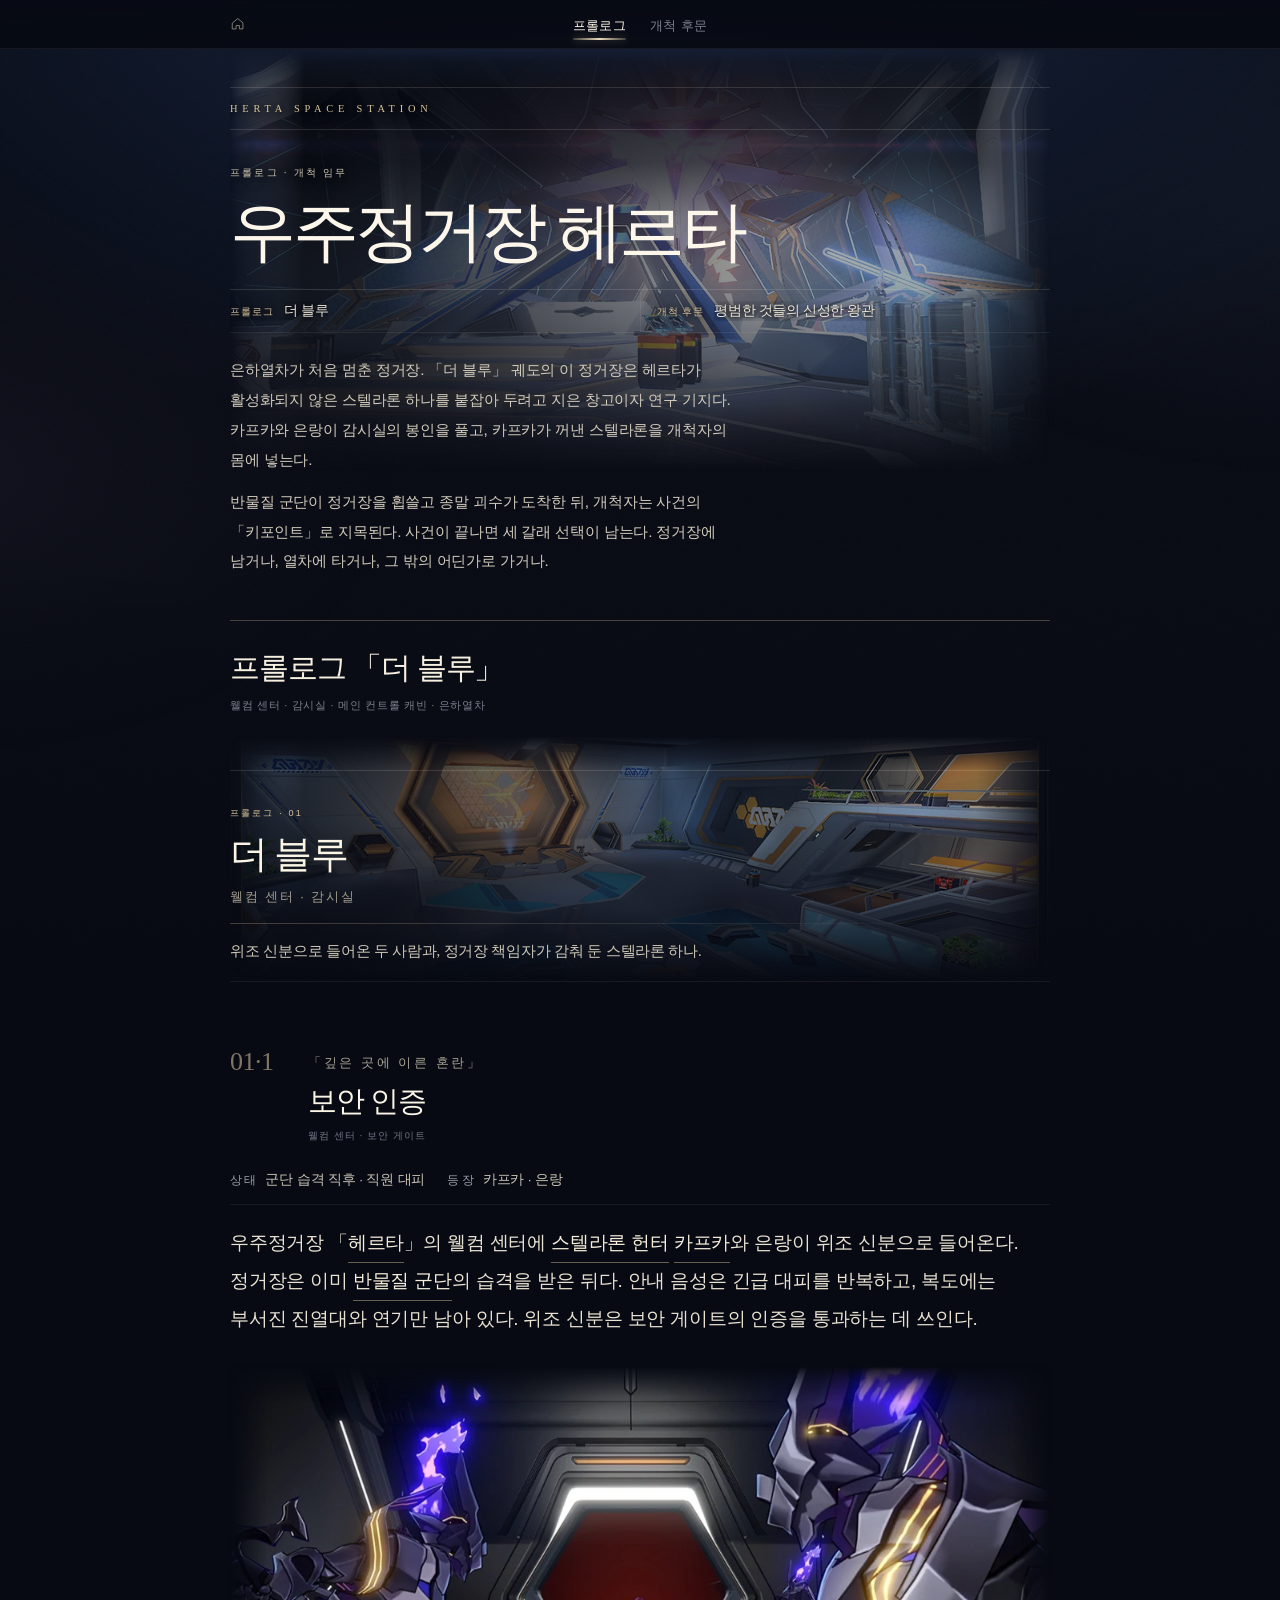
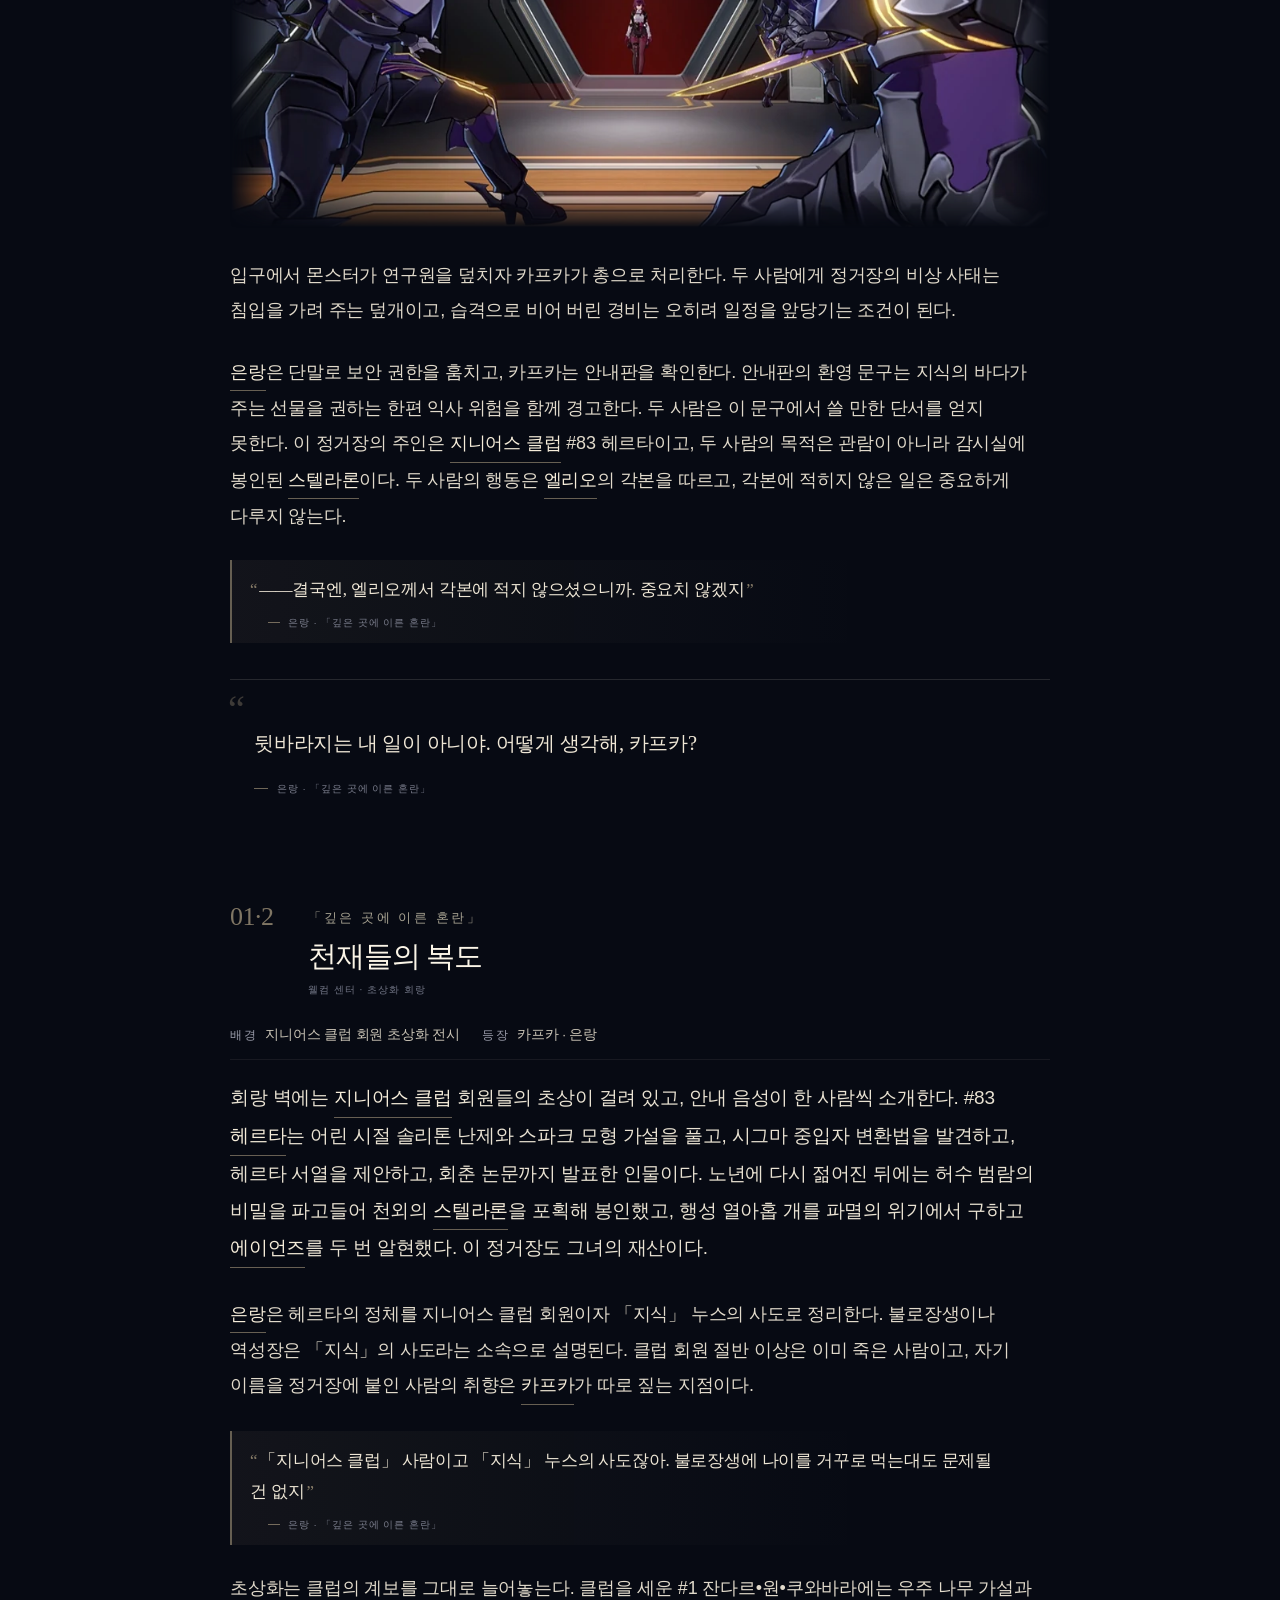
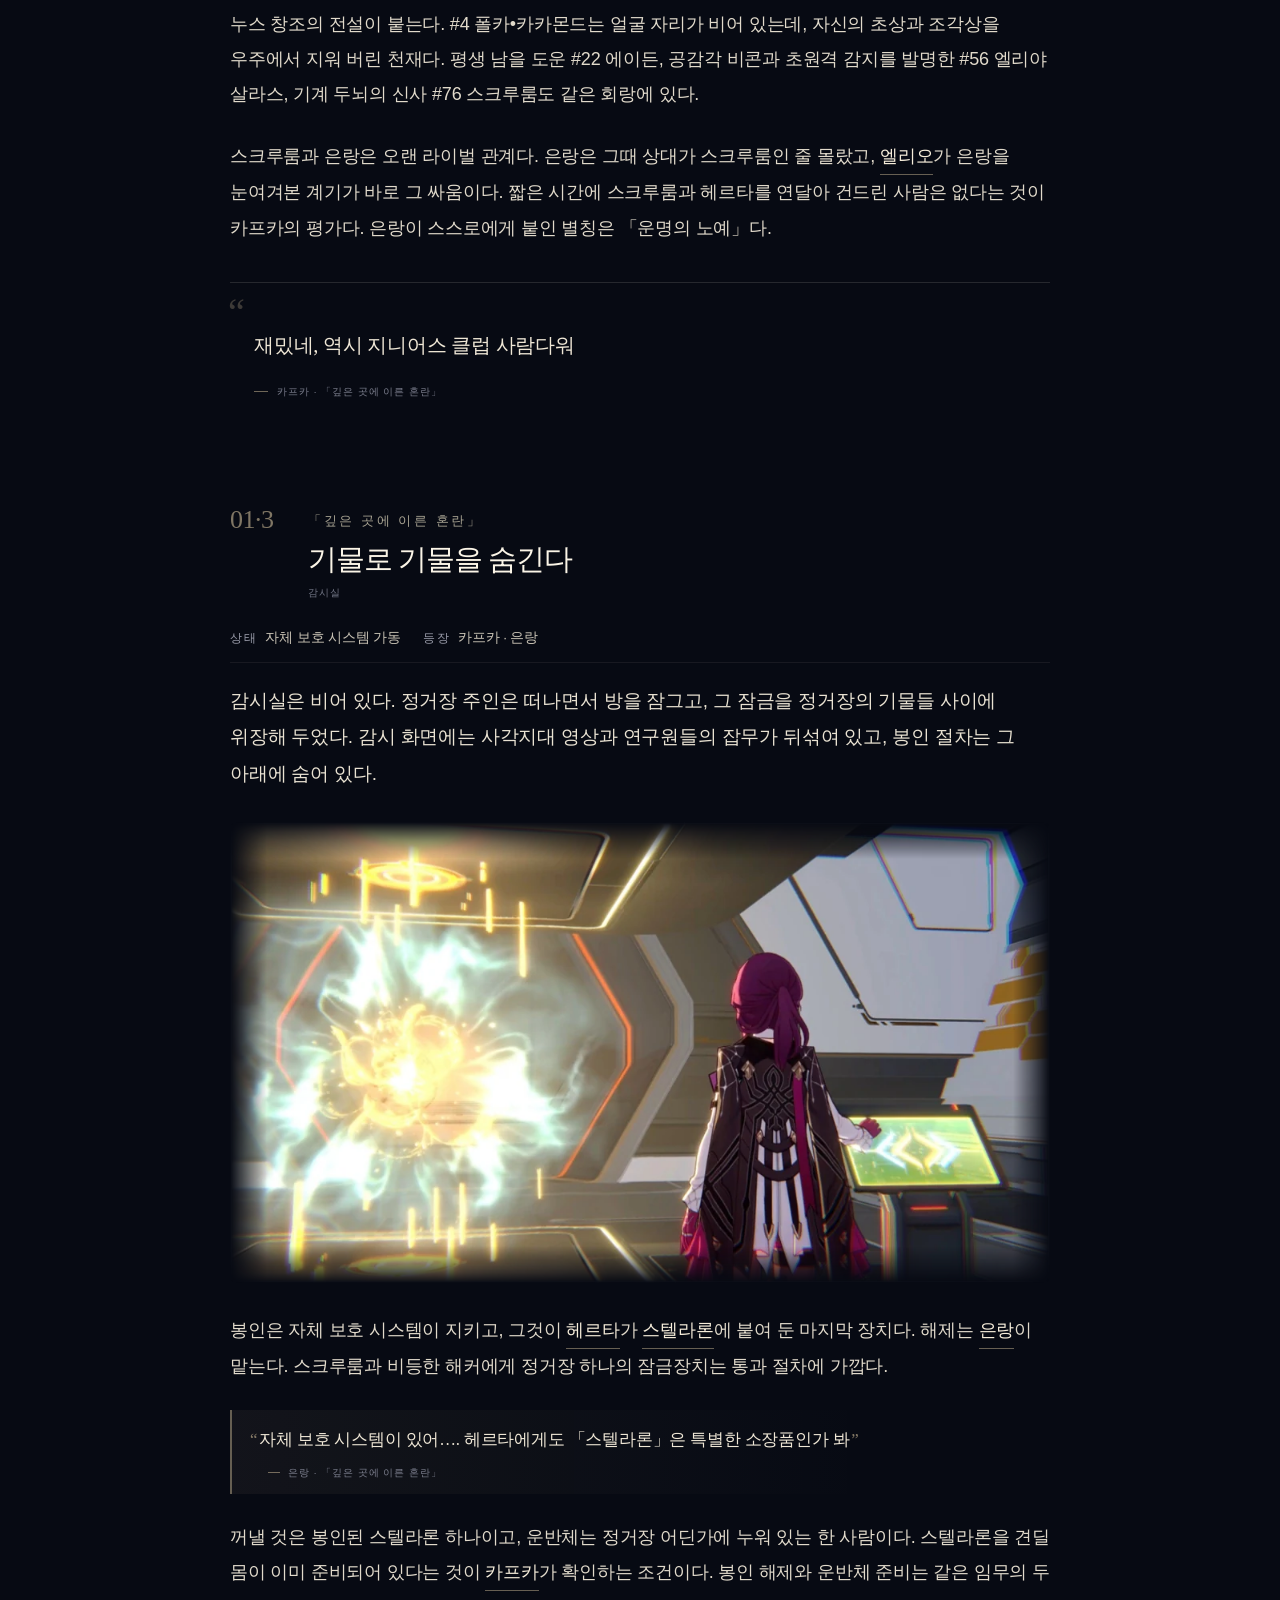
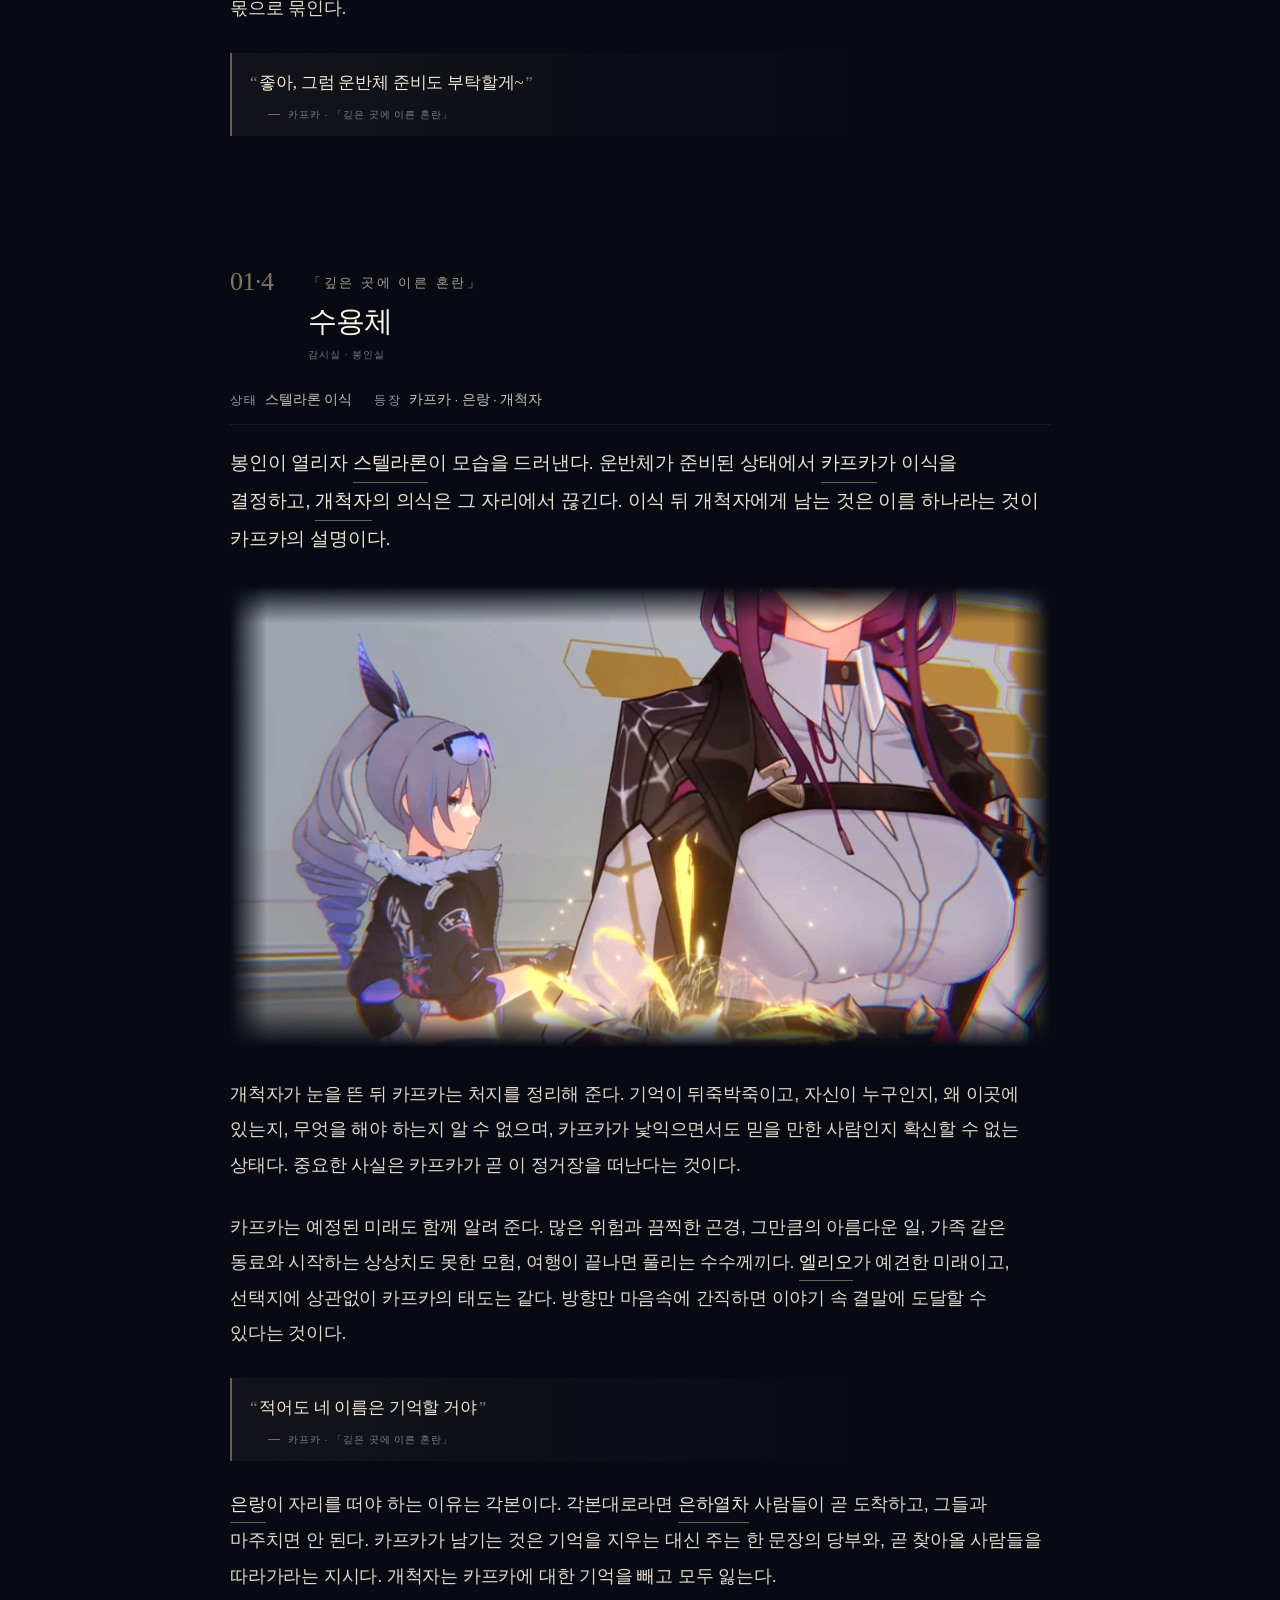
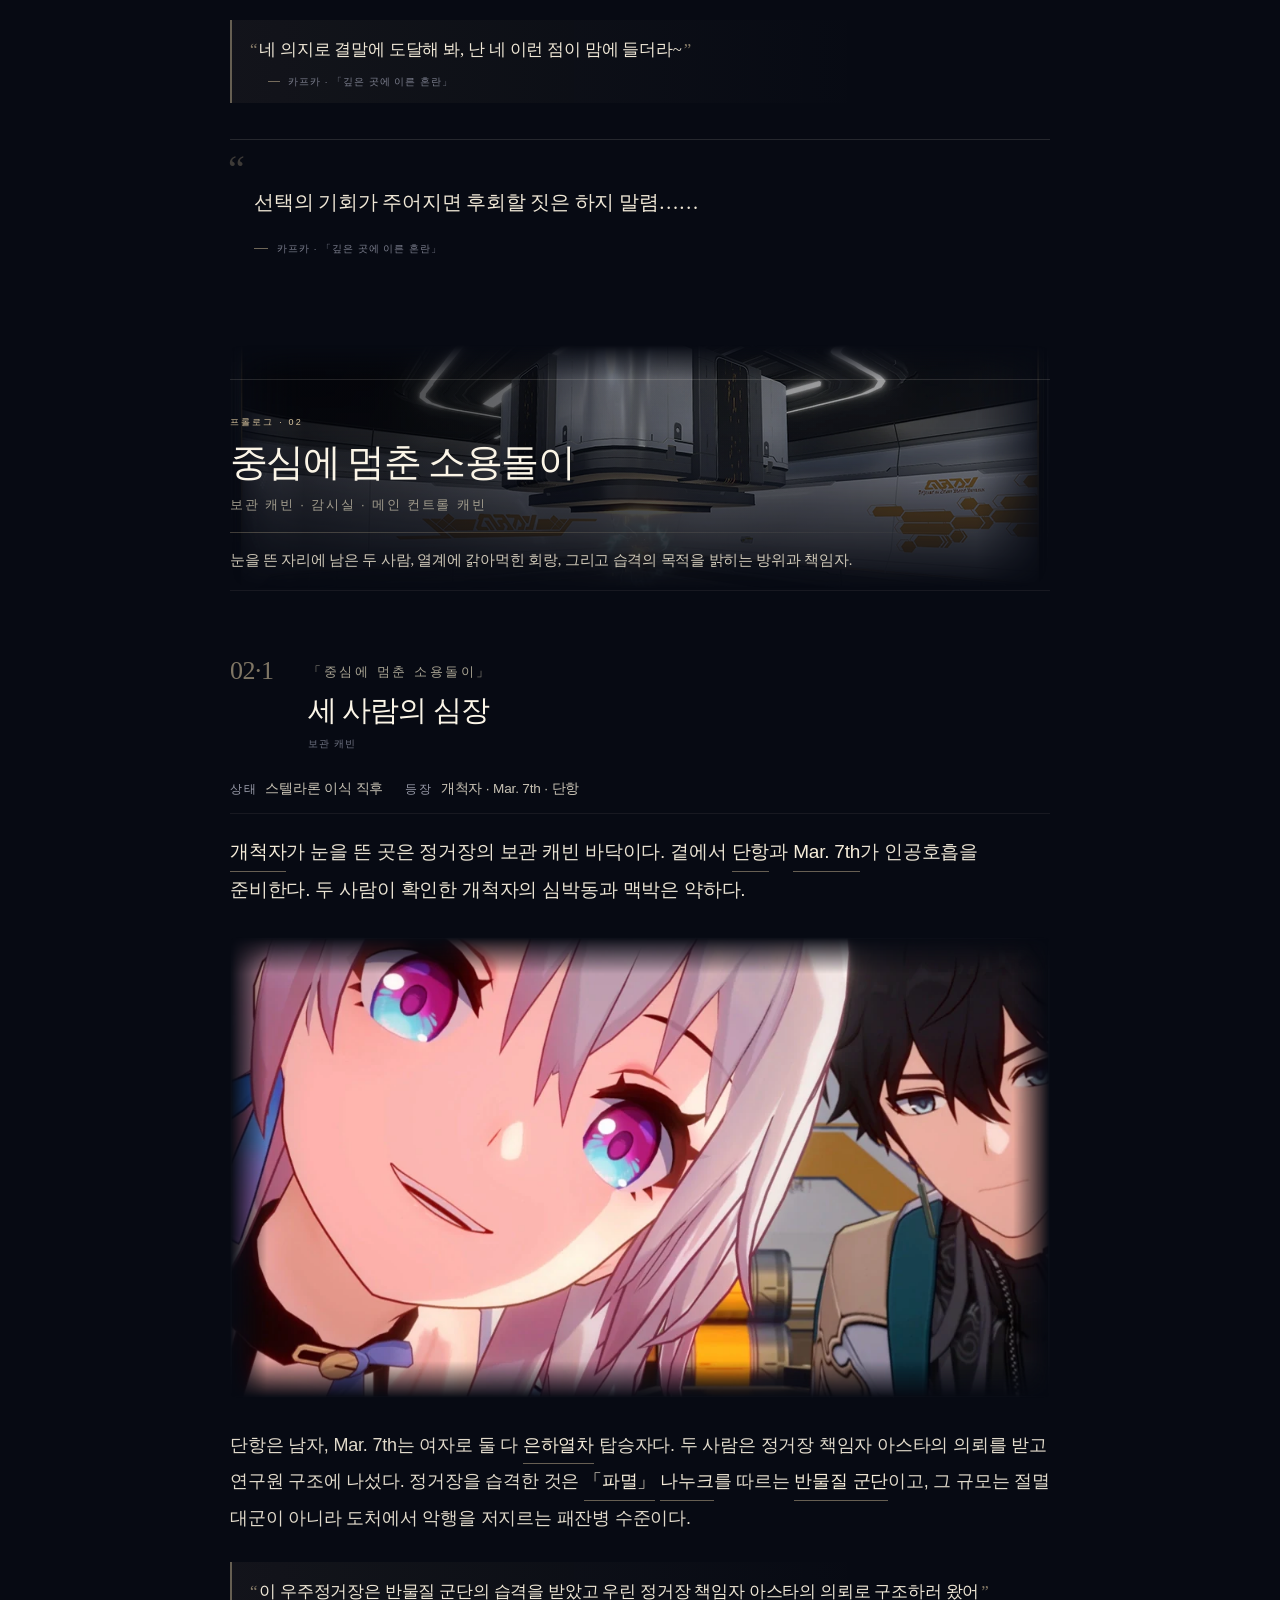
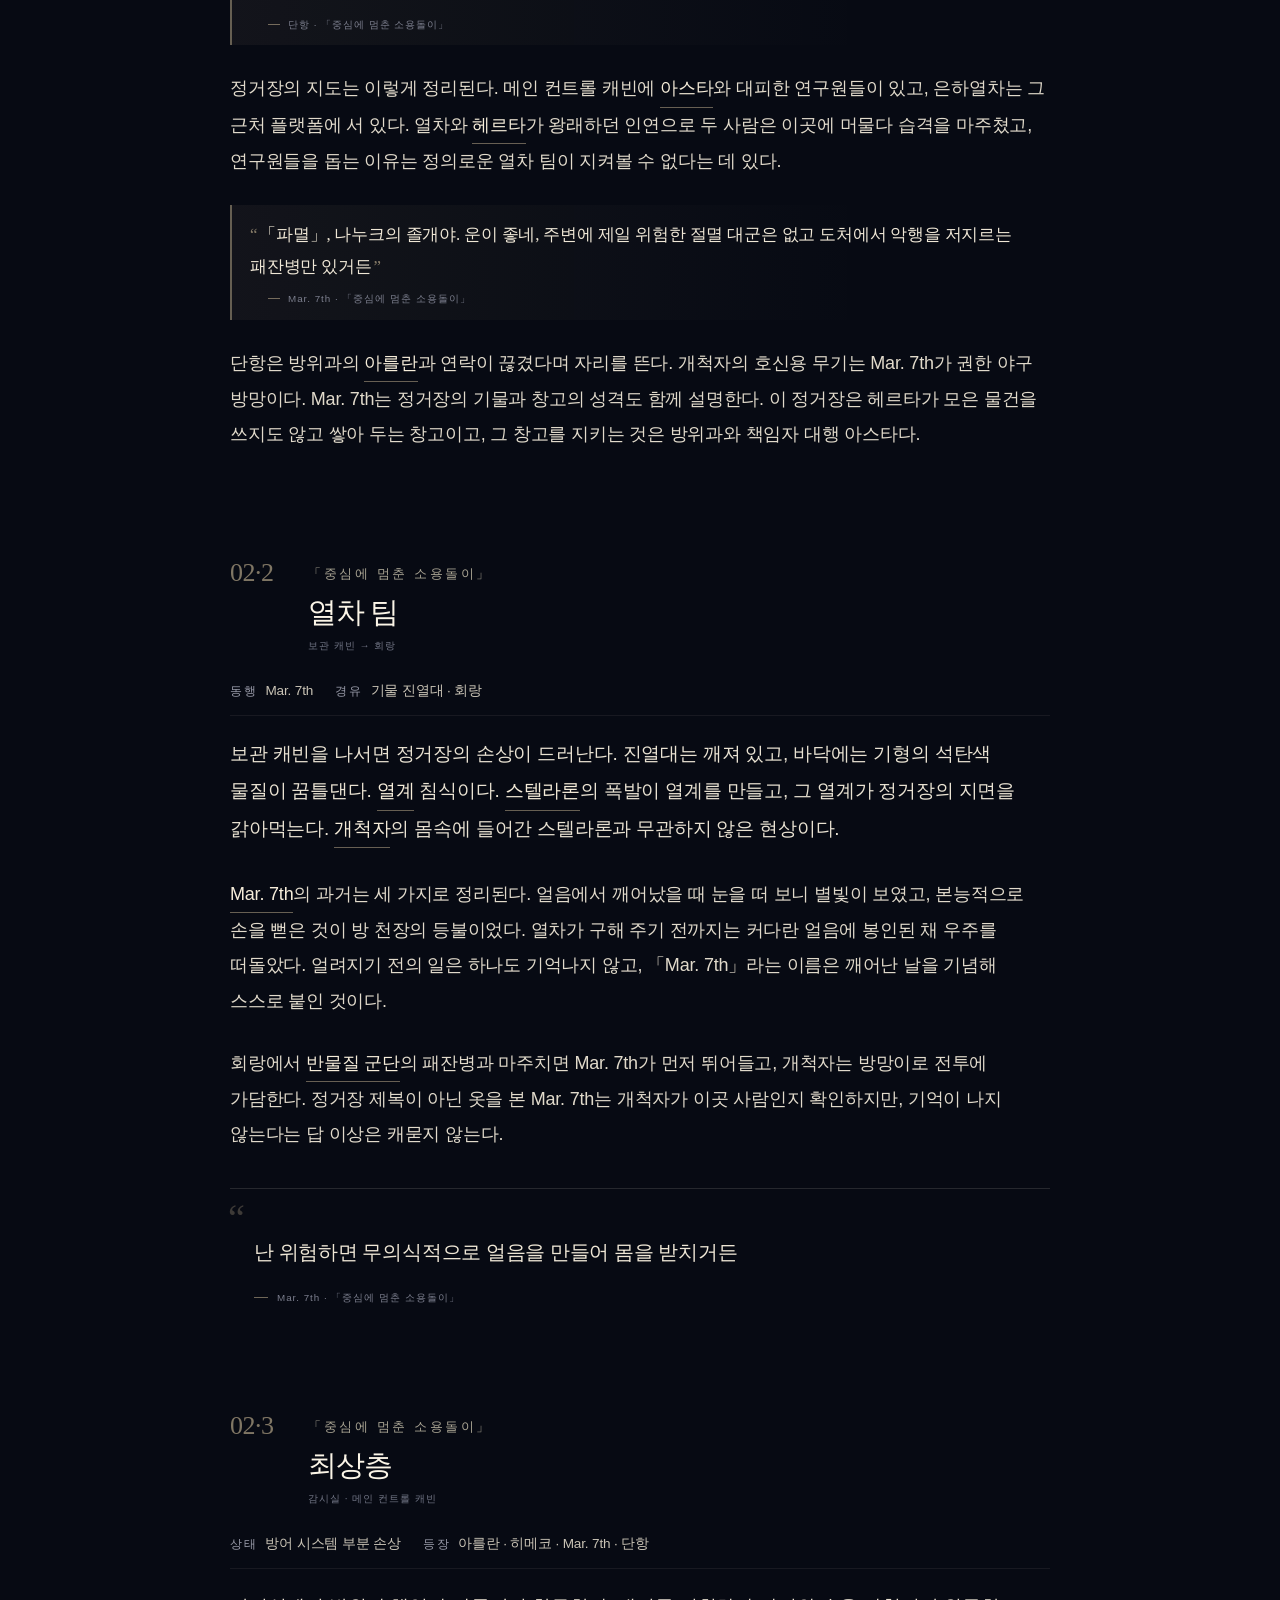
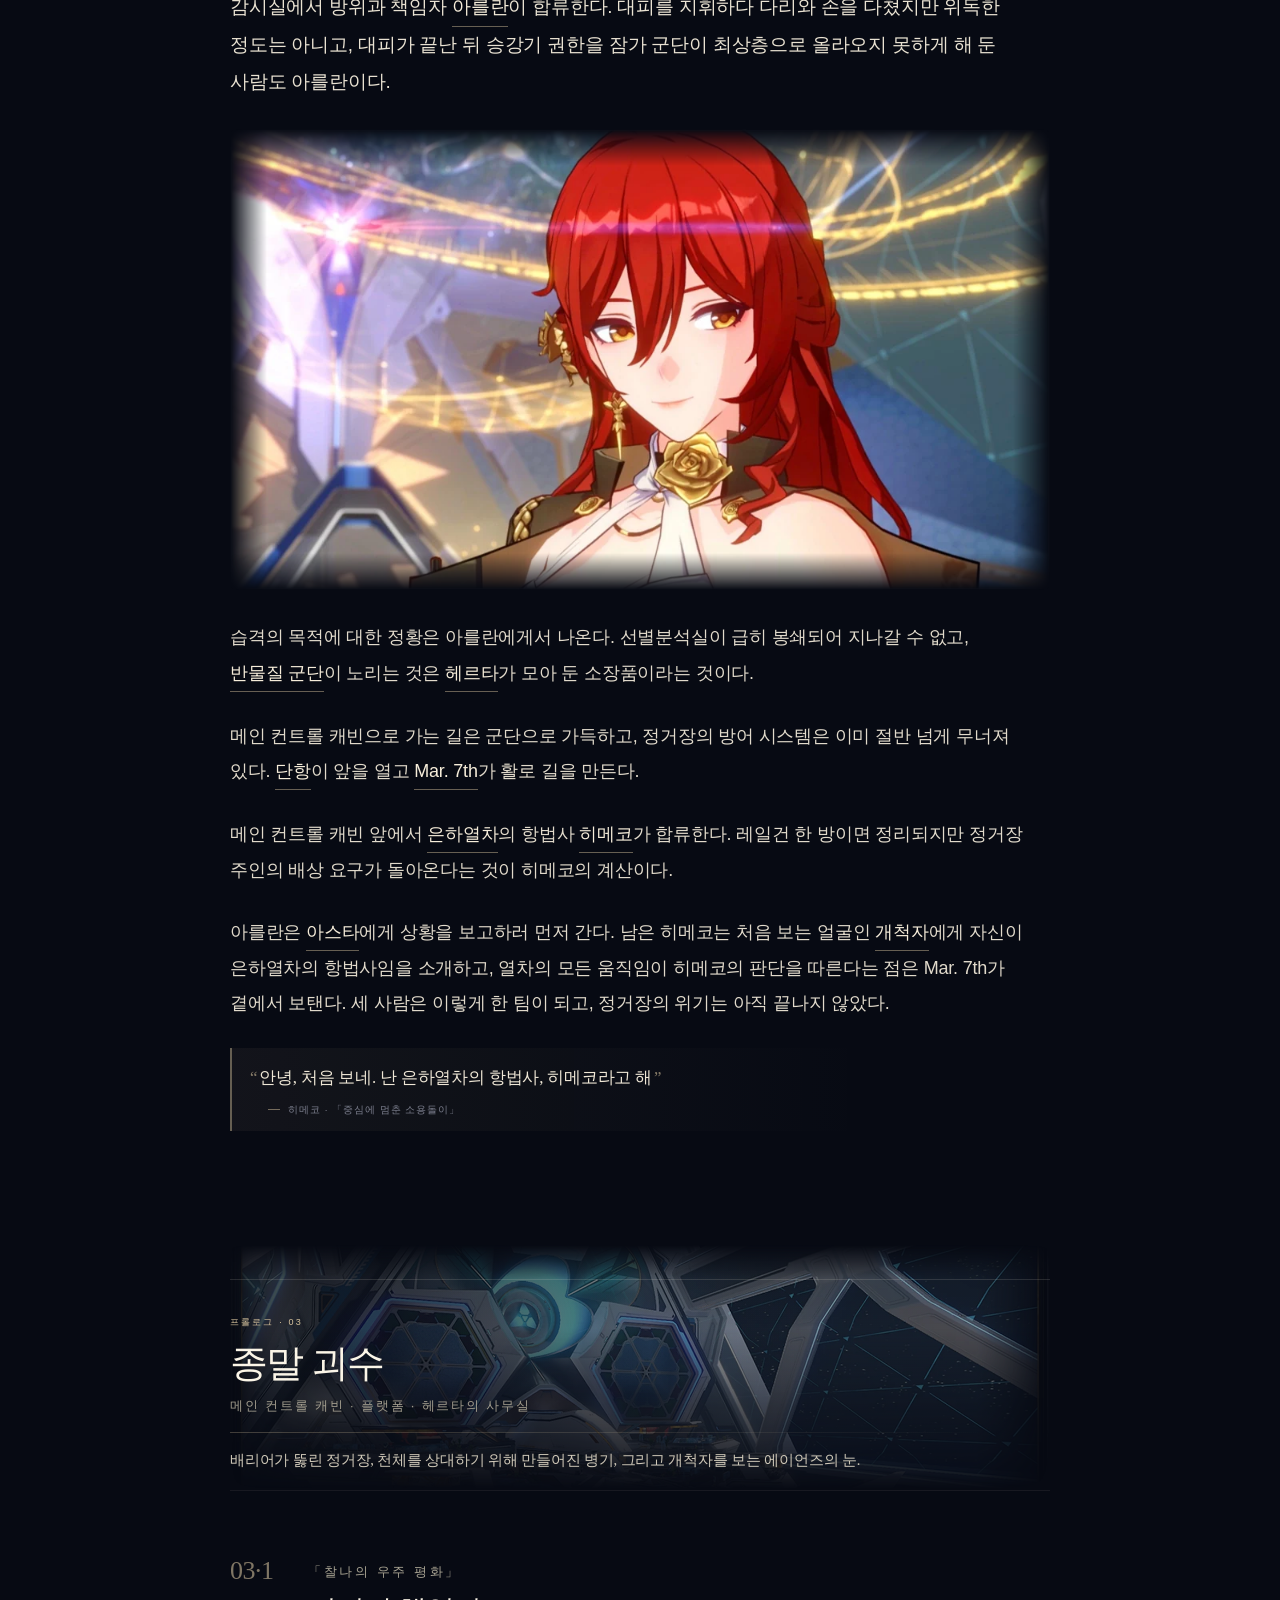
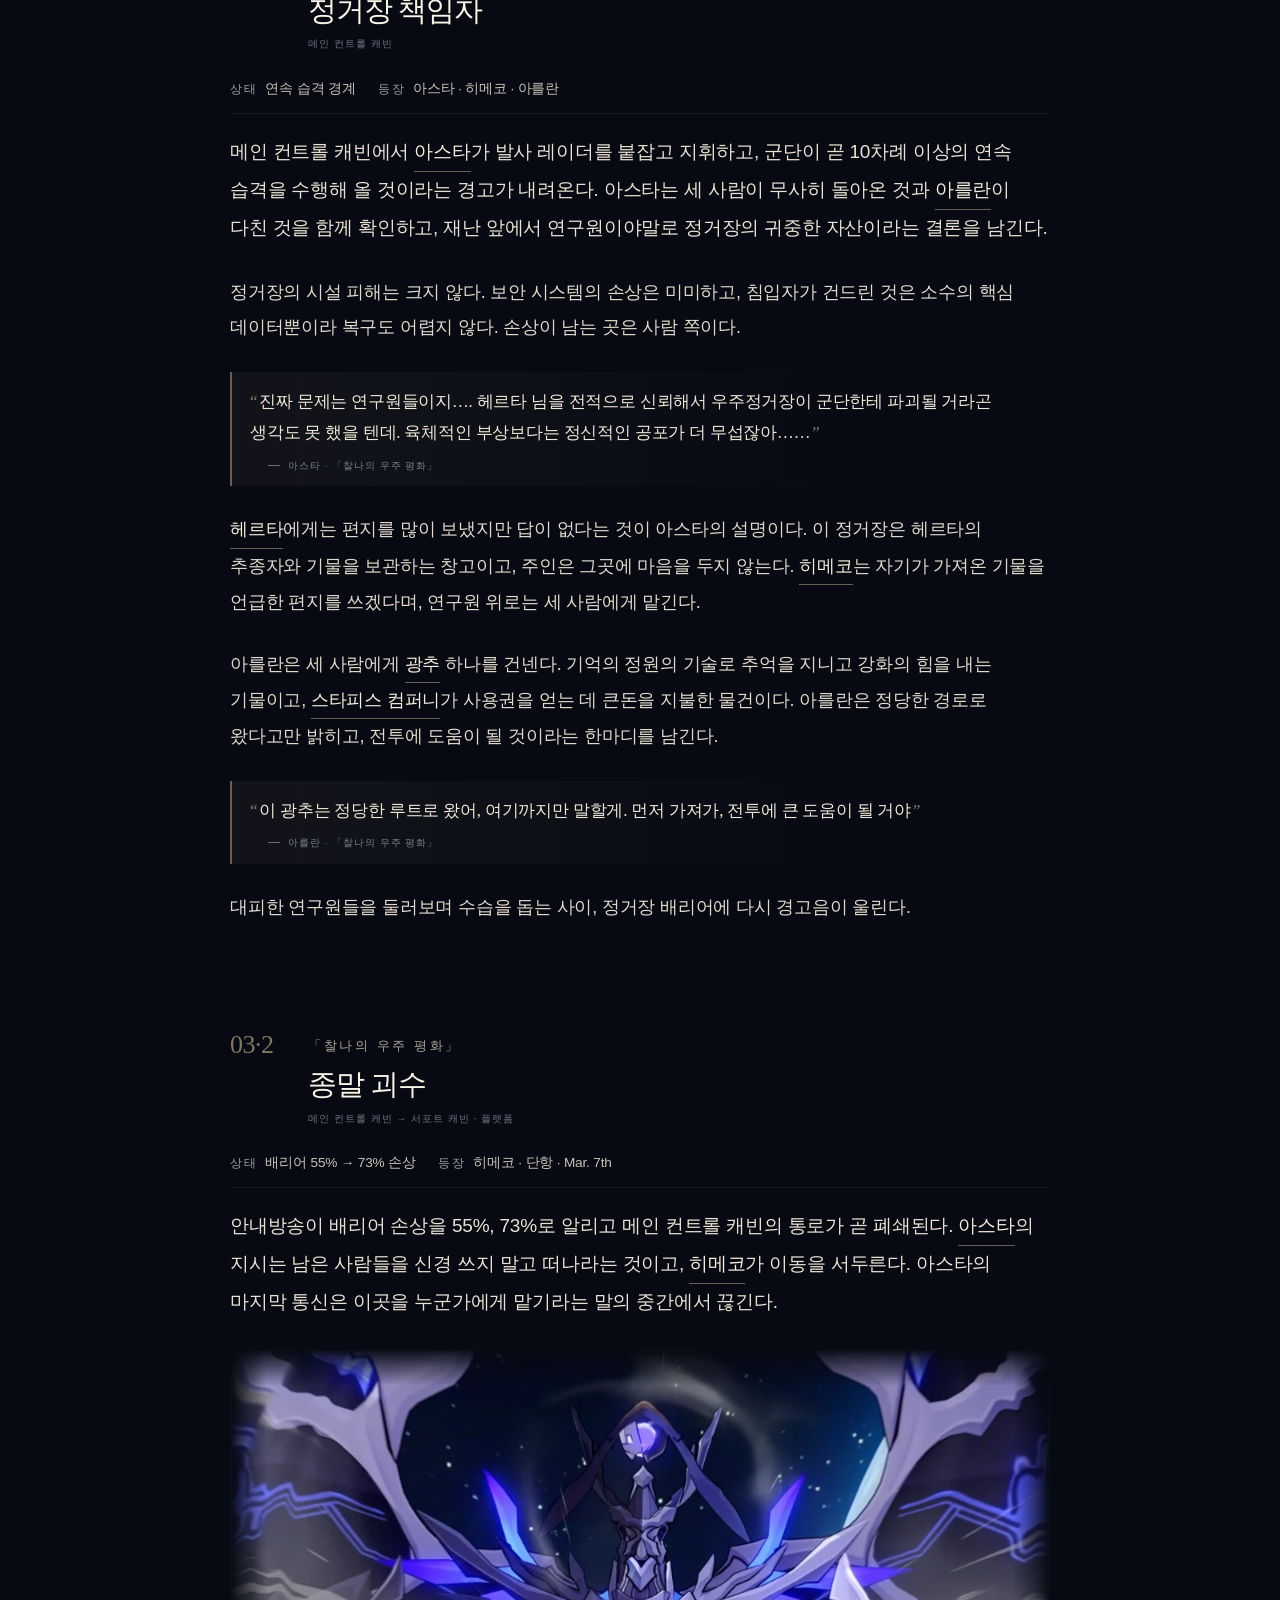
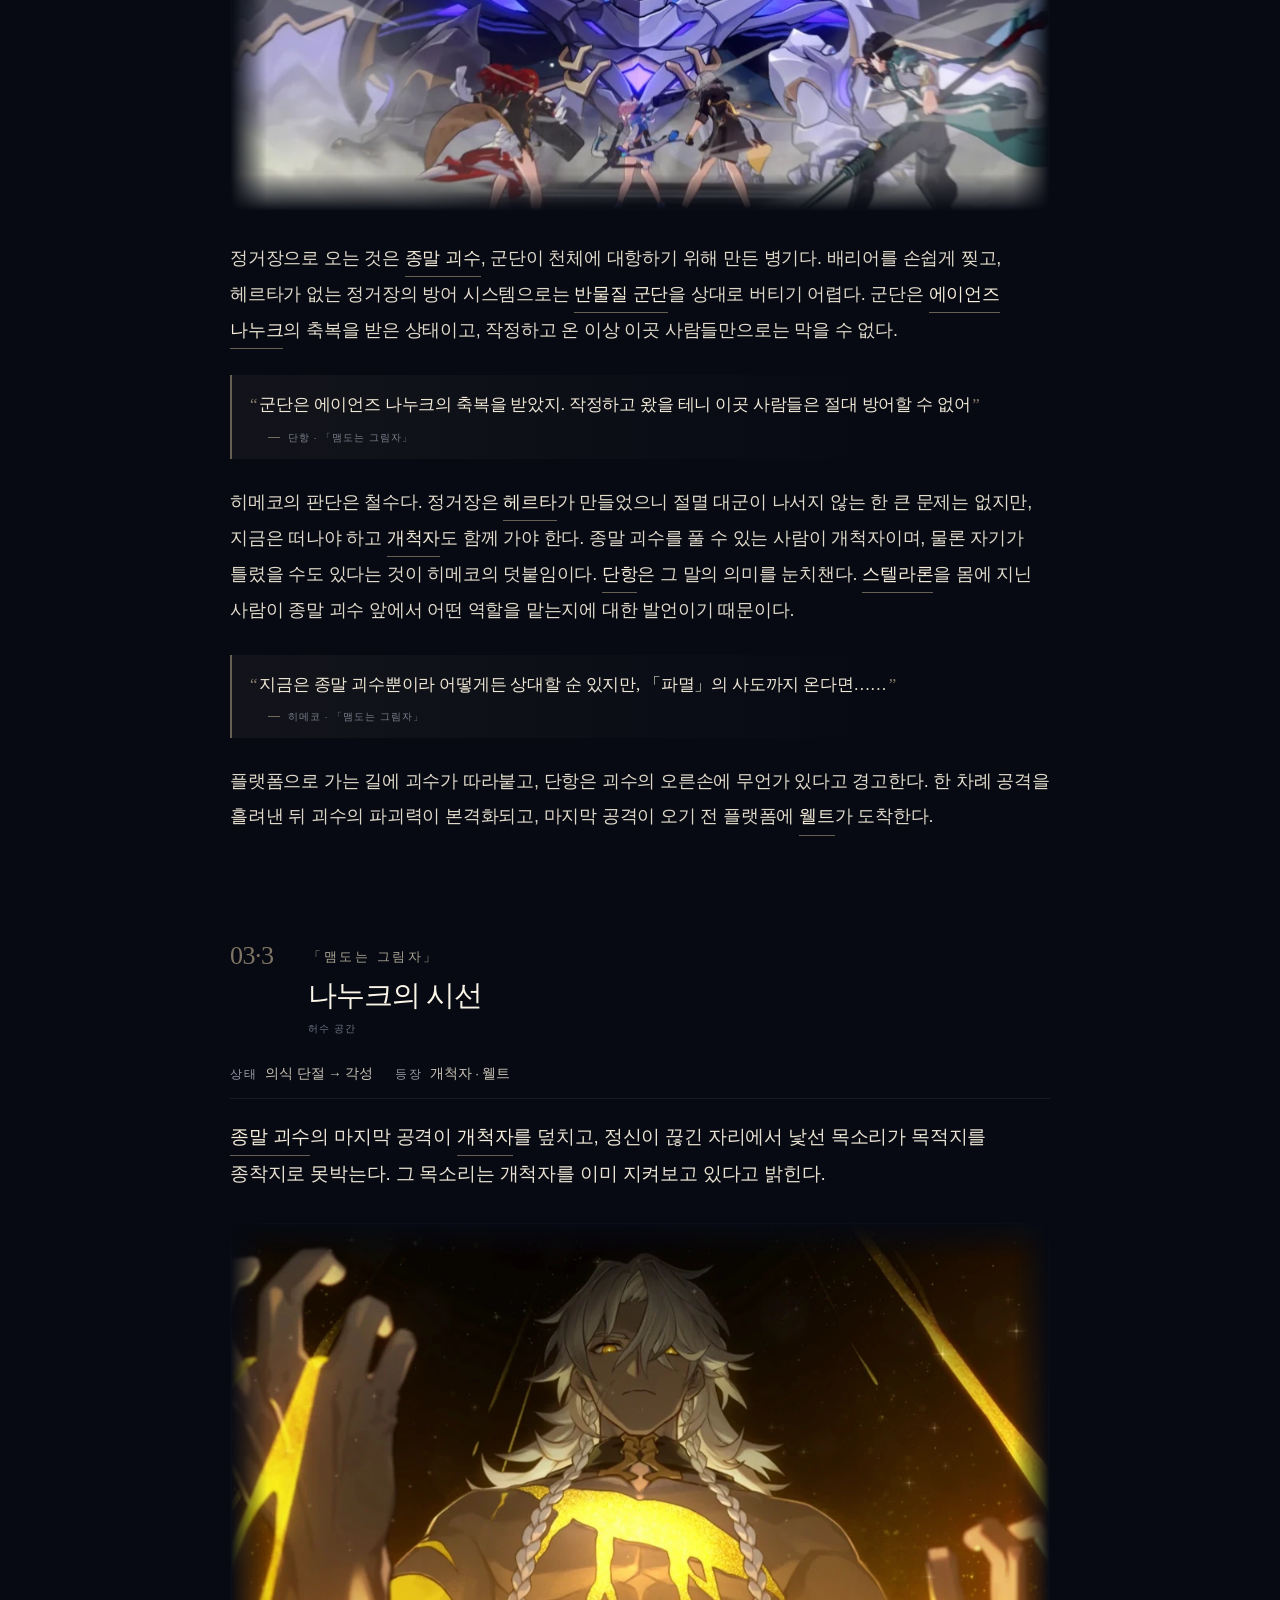
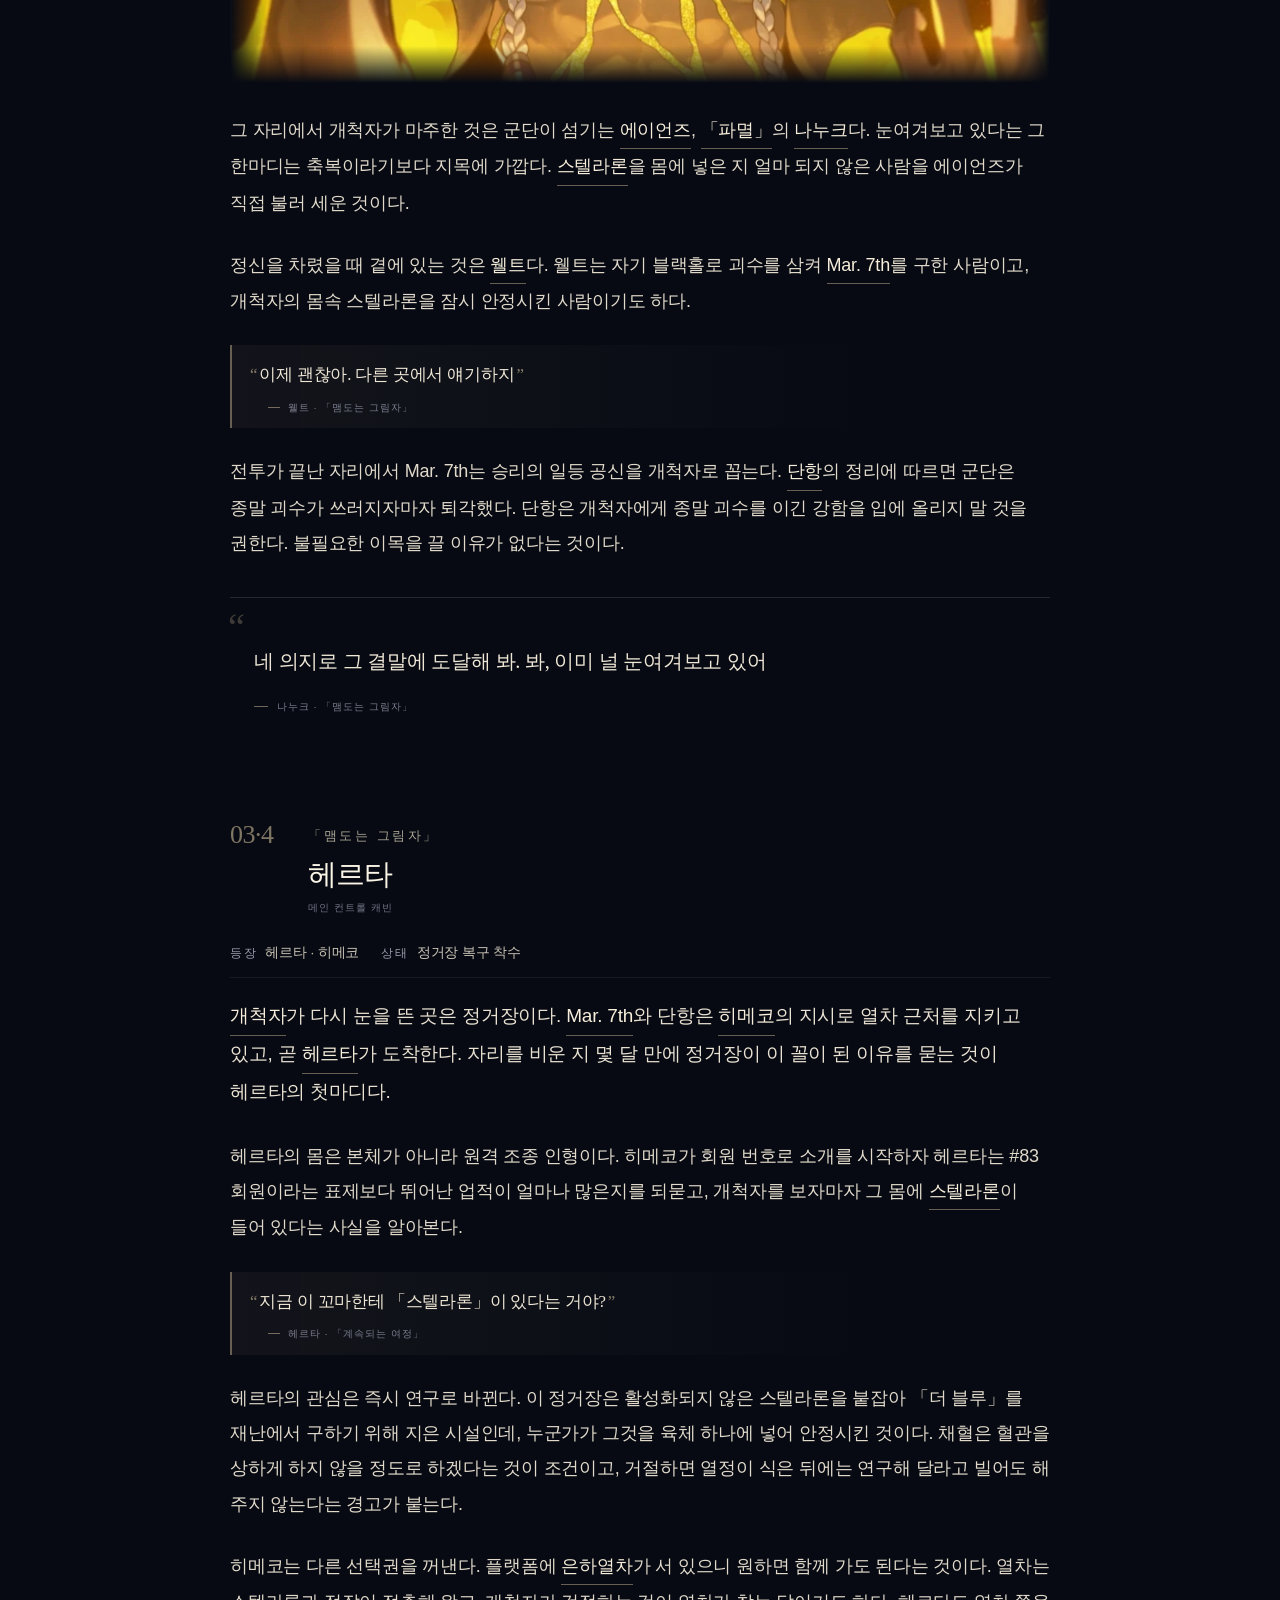
==== commit 1a57392d: "v37: 전 행성 상단 바 통일 — 페나코니 목차(☰) 대신 홈 아이콘, 네 행성 공통 크롬(홈 버튼·2px 금빛 밑줄 탭·한 막씩 가로 전환·막 끝 이동 바) 적용" ====
--- a/herta/index.html
+++ b/herta/index.html
@@ -1996,14 +1996,11 @@
 .tb-home svg{width:15.5px;height:15.5px;fill:none;stroke:currentColor;stroke-width:1.25;
   stroke-linejoin:round;stroke-linecap:round}
 .tb-home:focus-visible{outline:1px solid rgba(216,196,158,.8);outline-offset:2px}
-.topbar-in .pgr{margin-left:2px}
 
 
 /* ── 헤르타 페이지 전용 ───────────────────────────────────────────── */
 .hero{min-height:0;padding:38px 0 34px}
-.page,.wrap{position:relative;z-index:1;max-width:calc(764px + 44px);margin:0 auto;padding:0 22px}
-.vp[hidden]{display:none}
-.act-block{display:block}
+.page,.wrap{position:relative;z-index:1;max-width:calc(var(--pagew) + var(--pad)*2);margin:0 auto;padding:0 var(--pad)}
 .bt-head{grid-template-columns:64px minmax(0,1fr);column-gap:14px}
 .bt-n{font-size:clamp(20px,2.2vw,26px);letter-spacing:-.02em;white-space:nowrap}
 .vopen{margin:34px 0 0}
@@ -2092,10 +2089,10 @@
 .chead{position:relative;isolation:isolate;overflow:visible;margin:42px 0 0;padding:34px 0 14px}
 .chead>*:not(.aart){position:relative;z-index:1}
 .vopen{margin:0}
-.act-block:first-of-type .chead{margin-top:16px}
+.chap:first-of-type .chead{margin-top:16px}
 @media (max-width:699px){
   .chead{margin-top:30px;padding-top:22px}
-  .act-block:first-of-type .chead{margin-top:10px}
+  .chap:first-of-type .chead{margin-top:10px}
 }
 
 /* ── 여백 곁가지(사이드노트) ────────────────────────────────────────
@@ -2147,17 +2144,129 @@
 
 /* ── 막 이동 — 테두리 없는 텍스트 한 줄 ─────────────────────────── */
 #v-16 .actnav{margin-bottom:28px}
+
+/* ══════════════════════════════════════════════════════════════════
+   아카이브 공통 크롬 (v37) — 네 행성 페이지가 같은 값 하나를 쓴다.
+
+   · 상단 바      홈 버튼 하나 + 막 탭(글자 폭 2px 금빛 밑줄이 미끄러진다)
+   · 한 막씩 보기  #actview 안에 막 블록을 나란히 두고 한 장만 화면에 놓는다
+   · 막 끝 이동    .actnav 「← 이전 / 다음 →」 — 행성 사이를 오가지 않는다
+
+   값은 페나코니(v30)의 것을 그대로 옮겼다. 이 파일은 각 빌드에서 맨 마지막에
+   놓여 앞선 규칙(hsr.css·_penacony.css·style_v13_extra.css)을 덮는다.
+   ══════════════════════════════════════════════════════════════════ */
+
+/* ── 폭·여백·바 높이 ─────────────────────────────────────────────── */
+:root{--pad:20px;--tbh:56px;--pagew:680px}
+@media (min-width:700px){:root{--pad:32px}}
+@media (min-width:1024px){:root{--tbh:48px;--pad:40px}}
+@media (min-width:1024px) and (max-width:1279px){:root{--pad:32px}}
+@media (min-width:1200px){:root{--pagew:820px}}
+@media (min-width:1920px){:root{--pagew:860px}}
+html{scroll-padding-top:calc(var(--tbh) + 14px)}
+.page,.wrap{max-width:calc(var(--pagew) + var(--pad)*2)}
+.flow{max-width:var(--pagew)}
+
+/* ── 상단 바 ── */
+.topbar{position:sticky;top:0;z-index:70;
+  background:linear-gradient(180deg,rgba(7,10,19,.97),rgba(7,10,19,.93));
+  -webkit-backdrop-filter:blur(10px);backdrop-filter:blur(10px);
+  border-bottom:1px solid var(--rule2)}
+/* 세 칸 격자 — 가운데 칸의 막 탭이 창 폭과 상관없이 언제나 한가운데 선다. */
+.topbar-in{display:grid;grid-template-columns:1fr auto 1fr;align-items:center;gap:10px;
+  height:var(--tbh);max-width:calc(var(--pagew) + var(--pad)*2);
+  margin:0 auto;padding:0 var(--pad)}
+
+/* 홈으로 가는 버튼 하나 — 글자 없이 집 아이콘만. */
+.tb-home{grid-column:1;justify-self:start;display:inline-flex;align-items:center;justify-content:center;
+  width:30px;height:30px;margin-left:-7px;color:#9C9688;
+  transition:color .22s var(--ease)}
+.tb-home:hover{color:var(--champ2)}
+.tb-home svg{width:15.5px;height:15.5px;fill:none;stroke:currentColor;stroke-width:1.25;
+  stroke-linejoin:round;stroke-linecap:round}
+.tb-home:focus-visible{outline:1px solid rgba(216,196,158,.8);outline-offset:2px}
+
+/* ── 막 탭 — 알약 트랙도 캡슐도 없다. 글자만 늘어서고, 고른 막 아래로
+   얇은 금빛 밑줄 하나가 미끄러진다. 위치·폭은 JS가 transform·width로 옮긴다. */
+.pgr{grid-column:2;justify-self:center;position:relative;display:inline-flex;
+  align-items:stretch;flex:0 0 auto;gap:2px;--pgp:0px}
+.pgr-ind{position:absolute;left:0;bottom:-1px;height:2px;width:0;z-index:0;border-radius:1px;
+  background:linear-gradient(90deg,rgba(216,196,158,.28),rgba(242,226,192,.96) 50%,rgba(216,196,158,.28));
+  box-shadow:0 0 9px rgba(216,196,158,.42);pointer-events:none}
+.pgr.pgr-ready .pgr-ind{transition:transform .34s cubic-bezier(.22,.61,.36,1),width .34s cubic-bezier(.22,.61,.36,1)}
+.pgr button{position:relative;z-index:1;appearance:none;border:0;background:none;font:inherit;font-size:10px;
+  letter-spacing:.02em;color:#7C7F8E;padding:6px 9px 6px;cursor:pointer;line-height:1;border-radius:2px;
+  transition:color .22s var(--ease)}
+.pgr button:hover{color:#EDE6D6}
+.pgr button[aria-pressed="true"],.pgr button[aria-selected="true"]{background:none;color:#FFF8E9}
+.pgr button:focus-visible{outline:1px solid rgba(216,196,158,.8);outline-offset:2px}
+@media (prefers-reduced-motion:reduce){.pgr.pgr-ready .pgr-ind{transition:none}}
+@media (max-width:360px){.pgr button{padding:6px 7px 6px}}
+@media (max-width:430px){
+  .topbar-in{gap:10px}
+  .pgr button{display:inline-flex;align-items:center;justify-content:center;
+    padding:10px 9px 6px;font-size:12.6px;letter-spacing:.03em}
+}
+@media (min-width:431px) and (max-width:1023px){
+  .topbar-in{gap:12px}
+  .pgr button{display:inline-flex;align-items:center;justify-content:center;
+    padding:10px 12px 7px;font-size:13.4px;letter-spacing:.03em}
+}
+@media (min-width:1024px){.pgr button{font-size:13.4px;padding:10px 11px 7px}}
+@media (min-width:1920px){.pgr button{font-size:14px}}
+
+/* ── 한 막씩 보기 ────────────────────────────────────────────────
+   한 번에 한 막만 화면에 놓는다(#actview). 보이지 않는 막은 display:none이라
+   문서 높이·그리기·찾기에 끼어들지 않는다. 막을 바꿀 때만 두 막이
+   잠깐 겹쳐 놓이고(is-anim) 가로로 밀린다.                              */
+.actview{position:relative}
+.act-block{position:relative;display:none}
+.act-block.is-on{display:block}
+.actview.is-anim{overflow:visible}
+/* 전환 중에 #actview가 가로로 자르면(border-box) 표지·막 헤더 아트가
+   본문 칼럼 끝에서 네모나게 잘리고, 전환이 끝날 때 페더가 돌아온다.
+   두 막은 host 높이 안에 absolute로 놓이므로 세로로도 넘치지 않는다.
+   가로로 삐져나오는 26px 이동은 html/body의 overflow-x:hidden이 맡는다. */
+.actview.is-anim>.act-block{position:absolute;left:0;top:0;width:100%}
+/* 전환은 JS가 Web Animations로 건다(들어오는 막 420ms · 나가는 막 300ms). */
+
+/* ── 막 끝 — 「← 이전 막 / 다음 막 →」
+   한 번에 한 막만 보이므로, 막을 오가는 자리는 상단 탭과 여기 둘뿐이다.  */
+.actnav{position:relative;display:flex;align-items:center;justify-content:space-between;
+  gap:16px;margin:32px 0 64px;padding:22px 0 0;border:0}
+/* 위 경계는 상자 테두리가 아니라 좌우로 사라지는 가는 금빛 선 하나만 남긴다. */
+.actnav::before{content:"";position:absolute;left:0;right:0;top:0;height:1px;
+  background:linear-gradient(90deg,rgba(216,196,158,0),rgba(216,196,158,.30) 18%,
+    rgba(216,196,158,.30) 82%,rgba(216,196,158,0))}
+.anv{appearance:none;border:0;border-radius:0;background:none;display:inline-flex;align-items:center;
+  gap:8px;padding:3px 1px;font:inherit;font-size:11.8px;line-height:1.3;letter-spacing:.08em;
+  color:#938E80;cursor:pointer;
+  transition:color .22s var(--ease),border-color .22s var(--ease),background .22s var(--ease)}
+.anv i{font-style:normal;font-size:12px;line-height:1;color:#9C9480;transition:color .22s var(--ease),transform .26s var(--ease)}
+.anv span{font-variant-numeric:tabular-nums}
+.anv:hover{color:#FFF8E9}
+.anv:hover i{color:var(--champ2)}
+.anv-p:hover i{transform:translateX(-3px)}
+.anv-n:hover i{transform:translateX(3px)}
+.anv:focus-visible{outline:1px solid rgba(216,196,158,.8);outline-offset:3px}
+.anv.is-off{visibility:hidden}
+@media (min-width:700px){
+  .actnav{margin:38px 0 72px;padding:26px 0 0}
+  .anv{font-size:13px;letter-spacing:.1em;gap:9px}
+  .anv i{font-size:13.4px}
+}
+@media (min-width:1200px){
+  .anv{font-size:13.6px}
+  .anv i{font-size:14px}
+}
+@media (min-width:1920px){
+  .anv{font-size:14.6px;gap:10px}
+  .anv i{font-size:15px}
+}
 </style>
 </head>
 <body>
-<div class="topbar"><div class="topbar-in">
-  <a class="tb-home" href="../" aria-label="홈 — 전체 목차"><svg viewBox="0 0 24 24" aria-hidden="true"><path d="M4 10.6 12 4l8 6.6V20h-5.4v-5.2h-5.2V20H4z"/></svg></a>
-  <div class="pgr" role="tablist" aria-label="막 선택">
-    <span class="pgr-ind" aria-hidden="true"></span>
-    <button type="button" role="tab" id="tab-10" data-v="1.0" aria-controls="v-10" aria-selected="true" tabindex="0">프롤로그</button>
-    <button type="button" role="tab" id="tab-16" data-v="1.6" aria-controls="v-16" aria-selected="false" tabindex="-1">개척 후문</button>
-  </div>
-</div></div>
+<div class="topbar"><div class="topbar-in"><a class="tb-home" href="../" aria-label="홈 — 전체 목차"><svg viewBox="0 0 24 24" aria-hidden="true"><path d="M4 10.6 12 4l8 6.6V20h-5.4v-5.2h-5.2V20H4z"/></svg></a><div class="pgr" role="tablist" aria-label="막 선택"><span class="pgr-ind" aria-hidden="true"></span><button type="button" role="tab" data-v="1.0" aria-controls="b10" aria-selected="true" tabindex="0">프롤로그</button><button type="button" role="tab" data-v="1.6" aria-controls="b16" aria-selected="false" tabindex="-1">개척 후문</button></div></div></div>
 <div class="wrap">
 <header class="hero">
   <div class="hart" aria-hidden="true"><img src="assets/art-cover.webp" alt="" width="1500" height="750" fetchpriority="high"></div>
@@ -2170,12 +2279,13 @@
 <p class="lede">은하열차가 처음 멈춘 정거장. 「더 블루」 궤도의 이 정거장은 헤르타가 활성화되지 않은 스텔라론 하나를 붙잡아 두려고 지은 창고이자 연구 기지다. 카프카와 은랑이 감시실의 봉인을 풀고, 카프카가 꺼낸 스텔라론을 개척자의 몸에 넣는다.</p><p class="lede">반물질 군단이 정거장을 휩쓸고 종말 괴수가 도착한 뒤, 개척자는 사건의 「키포인트」로 지목된다. 사건이 끝나면 세 갈래 선택이 남는다. 정거장에 남거나, 열차에 타거나, 그 밖의 어딘가로 가거나.</p>
 </header>
 <main>
-<section class="vp" id="v-10" data-v="1.0" role="tabpanel" aria-labelledby="tab-10">
+<div class="actview" id="actview">
+<section class="vp act-block" id="v-10" data-act="1.0" data-rank="0" aria-label="프롤로그 더 블루">
   <header class="vp-h"><h2 class="vp-t">프롤로그 「더 블루」</h2><p class="vp-s">웰컴 센터 · 감시실 · 메인 컨트롤 캐빈 · 은하열차</p></header>
-<section class="act-block" id="h01"><div class="chead"><div class="aart" aria-hidden="true"><img src="assets/art-01.webp" alt="" width="1500" height="750" fetchpriority="high"></div><div class="vopen" id="h01-h"><span class="vopen-k">프롤로그 · 01</span><h2 class="vopen-t">더 블루</h2><span class="vopen-s">웰컴 센터 · 감시실</span><i class="vopen-r" aria-hidden="true"></i></div><p class="ch-lede">위조 신분으로 들어온 두 사람과, 정거장 책임자가 감춰 둔 스텔라론 하나.</p></div><section class="beat" id="h01-s1"><header class="bt-head"><b class="bt-n">01·1</b><div class="bt-tx"><p class="bt-k">「깊은 곳에 이른 혼란」</p><h3 class="bt-t">보안 인증</h3><p class="bt-p">웰컴 센터 · 보안 게이트</p></div></header><dl class="meta"><div><dt>상태</dt><dd>군단 습격 직후 · 직원 대피</dd></div><div><dt>등장</dt><dd>카프카 · 은랑</dd></div></dl><div class="prose lead"><p id="h01-s1-p1">우주정거장 「<button class="kw" type="button" data-k="herta" aria-haspopup="dialog">헤르타</button>」의 웰컴 센터에 <button class="kw" type="button" data-k="hunter" aria-haspopup="dialog">스텔라론 헌터</button> <button class="kw" type="button" data-k="kafka" aria-haspopup="dialog">카프카</button>와 은랑이 위조 신분으로 들어온다. 정거장은 이미 <button class="kw" type="button" data-k="legion" aria-haspopup="dialog">반물질 군단</button>의 습격을 받은 뒤다. 안내 음성은 긴급 대피를 반복하고, 복도에는 부서진 진열대와 연기만 남아 있다. 위조 신분은 보안 게이트의 인증을 통과하는 데 쓰인다.</p></div><figure class="still"><div class="still-f"><img src="assets/stills/still-01-1.webp" alt="웰컴 센터 복도에서 반물질 군단과 마주선 카프카와 은랑" width="1024" height="576" decoding="async"></div></figure><div class="prose rest"><p id="h01-s1-p2">입구에서 몬스터가 연구원을 덮치자 카프카가 총으로 처리한다. 두 사람에게 정거장의 비상 사태는 침입을 가려 주는 덮개이고, 습격으로 비어 버린 경비는 오히려 일정을 앞당기는 조건이 된다.</p><p id="h01-s1-p3"><button class="kw" type="button" data-k="silverwolf" aria-haspopup="dialog">은랑</button>은 단말로 보안 권한을 훔치고, 카프카는 안내판을 확인한다. 안내판의 환영 문구는 지식의 바다가 주는 선물을 권하는 한편 익사 위험을 함께 경고한다. 두 사람은 이 문구에서 쓸 만한 단서를 얻지 못한다. 이 정거장의 주인은 <button class="kw" type="button" data-k="genius" aria-haspopup="dialog">지니어스 클럽</button> #83 헤르타이고, 두 사람의 목적은 관람이 아니라 감시실에 봉인된 <button class="kw" type="button" data-k="stellaron" aria-haspopup="dialog">스텔라론</button>이다. 두 사람의 행동은 <button class="kw" type="button" data-k="elio" aria-haspopup="dialog">엘리오</button>의 각본을 따르고, 각본에 적히지 않은 일은 중요하게 다루지 않는다.</p></div><figure class="dq" id="h01-s1-q1"><blockquote><p>——결국엔, 엘리오께서 각본에 적지 않으셨으니까. 중요치 않겠지</p></blockquote><figcaption>은랑 · 「깊은 곳에 이른 혼란」</figcaption></figure><figure class="pull" id="h01-s1-pull"><blockquote><p>뒷바라지는 내 일이 아니야. 어떻게 생각해, 카프카?</p></blockquote><figcaption>은랑 · 「깊은 곳에 이른 혼란」</figcaption></figure></section><section class="beat" id="h01-s2"><header class="bt-head"><b class="bt-n">01·2</b><div class="bt-tx"><p class="bt-k">「깊은 곳에 이른 혼란」</p><h3 class="bt-t">천재들의 복도</h3><p class="bt-p">웰컴 센터 · 초상화 회랑</p></div></header><dl class="meta"><div><dt>배경</dt><dd>지니어스 클럽 회원 초상화 전시</dd></div><div><dt>등장</dt><dd>카프카 · 은랑</dd></div></dl><div class="prose lead"><p id="h01-s2-p1">회랑 벽에는 <button class="kw" type="button" data-k="genius" aria-haspopup="dialog">지니어스 클럽</button> 회원들의 초상이 걸려 있고, 안내 음성이 한 사람씩 소개한다. #83 <button class="kw" type="button" data-k="herta" aria-haspopup="dialog">헤르타</button>는 어린 시절 솔리톤 난제와 스파크 모형 가설을 풀고, 시그마 중입자 변환법을 발견하고, 헤르타 서열을 제안하고, 회춘 논문까지 발표한 인물이다. 노년에 다시 젊어진 뒤에는 허수 범람의 비밀을 파고들어 천외의 <button class="kw" type="button" data-k="stellaron" aria-haspopup="dialog">스텔라론</button>을 포획해 봉인했고, 행성 열아홉 개를 파멸의 위기에서 구하고 <button class="kw" type="button" data-k="aeon" aria-haspopup="dialog">에이언즈</button>를 두 번 알현했다. 이 정거장도 그녀의 재산이다.</p></div><div class="prose rest"><p id="h01-s2-p2"><button class="kw" type="button" data-k="silverwolf" aria-haspopup="dialog">은랑</button>은 헤르타의 정체를 지니어스 클럽 회원이자 「지식」 누스의 사도로 정리한다. 불로장생이나 역성장은 「지식」의 사도라는 소속으로 설명된다. 클럽 회원 절반 이상은 이미 죽은 사람이고, 자기 이름을 정거장에 붙인 사람의 취향은 <button class="kw" type="button" data-k="kafka" aria-haspopup="dialog">카프카</button>가 따로 짚는 지점이다.</p></div><figure class="dq" id="h01-s2-q1"><blockquote><p>「지니어스 클럽」 사람이고 「지식」 누스의 사도잖아. 불로장생에 나이를 거꾸로 먹는대도 문제될 건 없지</p></blockquote><figcaption>은랑 · 「깊은 곳에 이른 혼란」</figcaption></figure><div class="prose rest"><p id="h01-s2-p3">초상화는 클럽의 계보를 그대로 늘어놓는다. 클럽을 세운 #1 잔다르•원•쿠와바라에는 우주 나무 가설과 누스 창조의 전설이 붙는다. #4 폴카•카카몬드는 얼굴 자리가 비어 있는데, 자신의 초상과 조각상을 우주에서 지워 버린 천재다. 평생 남을 도운 #22 에이든, 공감각 비콘과 초원격 감지를 발명한 #56 엘리야 살라스, 기계 두뇌의 신사 #76 스크루룸도 같은 회랑에 있다.</p><p id="h01-s2-p4">스크루룸과 은랑은 오랜 라이벌 관계다. 은랑은 그때 상대가 스크루룸인 줄 몰랐고, <button class="kw" type="button" data-k="elio" aria-haspopup="dialog">엘리오</button>가 은랑을 눈여겨본 계기가 바로 그 싸움이다. 짧은 시간에 스크루룸과 헤르타를 연달아 건드린 사람은 없다는 것이 카프카의 평가다. 은랑이 스스로에게 붙인 별칭은 「운명의 노예」다.</p></div><figure class="pull" id="h01-s2-pull"><blockquote><p>재밌네, 역시 지니어스 클럽 사람다워</p></blockquote><figcaption>카프카 · 「깊은 곳에 이른 혼란」</figcaption></figure></section><section class="beat" id="h01-s3"><header class="bt-head"><b class="bt-n">01·3</b><div class="bt-tx"><p class="bt-k">「깊은 곳에 이른 혼란」</p><h3 class="bt-t">기물로 기물을 숨긴다</h3><p class="bt-p">감시실</p></div></header><dl class="meta"><div><dt>상태</dt><dd>자체 보호 시스템 가동</dd></div><div><dt>등장</dt><dd>카프카 · 은랑</dd></div></dl><div class="prose lead"><p id="h01-s3-p1">감시실은 비어 있다. 정거장 주인은 떠나면서 방을 잠그고, 그 잠금을 정거장의 기물들 사이에 위장해 두었다. 감시 화면에는 사각지대 영상과 연구원들의 잡무가 뒤섞여 있고, 봉인 절차는 그 아래에 숨어 있다.</p></div><figure class="still"><div class="still-f"><img src="assets/stills/still-01-3.webp" alt="감시실의 봉인 앞에 선 카프카, 화면을 채운 빛" width="1024" height="576" decoding="async"></div></figure><div class="prose rest"><p id="h01-s3-p2">봉인은 자체 보호 시스템이 지키고, 그것이 <button class="kw" type="button" data-k="herta" aria-haspopup="dialog">헤르타</button>가 <button class="kw" type="button" data-k="stellaron" aria-haspopup="dialog">스텔라론</button>에 붙여 둔 마지막 장치다. 해제는 <button class="kw" type="button" data-k="silverwolf" aria-haspopup="dialog">은랑</button>이 맡는다. 스크루룸과 비등한 해커에게 정거장 하나의 잠금장치는 통과 절차에 가깝다.</p></div><figure class="dq" id="h01-s3-q1"><blockquote><p>자체 보호 시스템이 있어…. 헤르타에게도 「스텔라론」은 특별한 소장품인가 봐</p></blockquote><figcaption>은랑 · 「깊은 곳에 이른 혼란」</figcaption></figure><div class="prose rest"><p id="h01-s3-p3">꺼낼 것은 봉인된 스텔라론 하나이고, 운반체는 정거장 어딘가에 누워 있는 한 사람이다. 스텔라론을 견딜 몸이 이미 준비되어 있다는 것이 <button class="kw" type="button" data-k="kafka" aria-haspopup="dialog">카프카</button>가 확인하는 조건이다. 봉인 해제와 운반체 준비는 같은 임무의 두 몫으로 묶인다.</p></div><figure class="dq" id="h01-s3-q2"><blockquote><p>좋아, 그럼 운반체 준비도 부탁할게~</p></blockquote><figcaption>카프카 · 「깊은 곳에 이른 혼란」</figcaption></figure></section><section class="beat" id="h01-s4"><header class="bt-head"><b class="bt-n">01·4</b><div class="bt-tx"><p class="bt-k">「깊은 곳에 이른 혼란」</p><h3 class="bt-t">수용체</h3><p class="bt-p">감시실 · 봉인실</p></div></header><dl class="meta"><div><dt>상태</dt><dd>스텔라론 이식</dd></div><div><dt>등장</dt><dd>카프카 · 은랑 · 개척자</dd></div></dl><div class="prose lead"><p id="h01-s4-p1">봉인이 열리자 <button class="kw" type="button" data-k="stellaron" aria-haspopup="dialog">스텔라론</button>이 모습을 드러낸다. 운반체가 준비된 상태에서 <button class="kw" type="button" data-k="kafka" aria-haspopup="dialog">카프카</button>가 이식을 결정하고, <button class="kw" type="button" data-k="trailblazer" aria-haspopup="dialog">개척자</button>의 의식은 그 자리에서 끊긴다. 이식 뒤 개척자에게 남는 것은 이름 하나라는 것이 카프카의 설명이다.</p></div><figure class="still"><div class="still-f"><img src="assets/stills/still-01-4.webp" alt="스텔라론을 옮긴 직후의 카프카와 은랑" width="1024" height="576" decoding="async"></div></figure><div class="prose rest"><p id="h01-s4-p2">개척자가 눈을 뜬 뒤 카프카는 처지를 정리해 준다. 기억이 뒤죽박죽이고, 자신이 누구인지, 왜 이곳에 있는지, 무엇을 해야 하는지 알 수 없으며, 카프카가 낯익으면서도 믿을 만한 사람인지 확신할 수 없는 상태다. 중요한 사실은 카프카가 곧 이 정거장을 떠난다는 것이다.</p><p id="h01-s4-p3">카프카는 예정된 미래도 함께 알려 준다. 많은 위험과 끔찍한 곤경, 그만큼의 아름다운 일, 가족 같은 동료와 시작하는 상상치도 못한 모험, 여행이 끝나면 풀리는 수수께끼다. <button class="kw" type="button" data-k="elio" aria-haspopup="dialog">엘리오</button>가 예견한 미래이고, 선택지에 상관없이 카프카의 태도는 같다. 방향만 마음속에 간직하면 이야기 속 결말에 도달할 수 있다는 것이다.</p></div><figure class="dq" id="h01-s4-q1"><blockquote><p>적어도 네 이름은 기억할 거야</p></blockquote><figcaption>카프카 · 「깊은 곳에 이른 혼란」</figcaption></figure><div class="prose rest"><p id="h01-s4-p4"><button class="kw" type="button" data-k="silverwolf" aria-haspopup="dialog">은랑</button>이 자리를 떠야 하는 이유는 각본이다. 각본대로라면 <button class="kw" type="button" data-k="express" aria-haspopup="dialog">은하열차</button> 사람들이 곧 도착하고, 그들과 마주치면 안 된다. 카프카가 남기는 것은 기억을 지우는 대신 주는 한 문장의 당부와, 곧 찾아올 사람들을 따라가라는 지시다. 개척자는 카프카에 대한 기억을 빼고 모두 잃는다.</p></div><figure class="dq" id="h01-s4-q2"><blockquote><p>네 의지로 결말에 도달해 봐, 난 네 이런 점이 맘에 들더라~</p></blockquote><figcaption>카프카 · 「깊은 곳에 이른 혼란」</figcaption></figure><figure class="pull" id="h01-s4-pull"><blockquote><p>선택의 기회가 주어지면 후회할 짓은 하지 말렴……</p></blockquote><figcaption>카프카 · 「깊은 곳에 이른 혼란」</figcaption></figure></section></section><section class="act-block" id="h02"><div class="chead"><div class="aart" aria-hidden="true"><img src="assets/art-02.webp" alt="" width="1500" height="750" decoding="async"></div><div class="vopen" id="h02-h"><span class="vopen-k">프롤로그 · 02</span><h2 class="vopen-t">중심에 멈춘 소용돌이</h2><span class="vopen-s">보관 캐빈 · 감시실 · 메인 컨트롤 캐빈</span><i class="vopen-r" aria-hidden="true"></i></div><p class="ch-lede">눈을 뜬 자리에 남은 두 사람, 열계에 갉아먹힌 회랑, 그리고 습격의 목적을 밝히는 방위과 책임자.</p></div><section class="beat" id="h02-s1"><header class="bt-head"><b class="bt-n">02·1</b><div class="bt-tx"><p class="bt-k">「중심에 멈춘 소용돌이」</p><h3 class="bt-t">세 사람의 심장</h3><p class="bt-p">보관 캐빈</p></div></header><dl class="meta"><div><dt>상태</dt><dd>스텔라론 이식 직후</dd></div><div><dt>등장</dt><dd>개척자 · Mar. 7th · 단항</dd></div></dl><div class="prose lead"><p id="h02-s1-p1"><button class="kw" type="button" data-k="trailblazer" aria-haspopup="dialog">개척자</button>가 눈을 뜬 곳은 정거장의 보관 캐빈 바닥이다. 곁에서 <button class="kw" type="button" data-k="danheng" aria-haspopup="dialog">단항</button>과 <button class="kw" type="button" data-k="march7" aria-haspopup="dialog">Mar. 7th</button>가 인공호흡을 준비한다. 두 사람이 확인한 개척자의 심박동과 맥박은 약하다.</p></div><figure class="still"><div class="still-f"><img src="assets/stills/still-02-1.webp" alt="보관 캐빈에서 개척자를 내려다보는 Mar. 7th와 단항" width="1024" height="576" decoding="async"></div></figure><div class="prose rest"><p id="h02-s1-p2">단항은 남자, Mar. 7th는 여자로 둘 다 <button class="kw" type="button" data-k="express" aria-haspopup="dialog">은하열차</button> 탑승자다. 두 사람은 정거장 책임자 아스타의 의뢰를 받고 연구원 구조에 나섰다. 정거장을 습격한 것은 <button class="kw" type="button" data-k="destruction" aria-haspopup="dialog">「파멸」</button> <button class="kw" type="button" data-k="nanook" aria-haspopup="dialog">나누크</button>를 따르는 <button class="kw" type="button" data-k="legion" aria-haspopup="dialog">반물질 군단</button>이고, 그 규모는 절멸 대군이 아니라 도처에서 악행을 저지르는 패잔병 수준이다.</p></div><figure class="dq" id="h02-s1-q1"><blockquote><p>이 우주정거장은 반물질 군단의 습격을 받았고 우린 정거장 책임자 아스타의 의뢰로 구조하러 왔어</p></blockquote><figcaption>단항 · 「중심에 멈춘 소용돌이」</figcaption></figure><div class="prose rest"><p id="h02-s1-p3">정거장의 지도는 이렇게 정리된다. 메인 컨트롤 캐빈에 <button class="kw" type="button" data-k="asta" aria-haspopup="dialog">아스타</button>와 대피한 연구원들이 있고, 은하열차는 그 근처 플랫폼에 서 있다. 열차와 <button class="kw" type="button" data-k="herta" aria-haspopup="dialog">헤르타</button>가 왕래하던 인연으로 두 사람은 이곳에 머물다 습격을 마주쳤고, 연구원들을 돕는 이유는 정의로운 열차 팀이 지켜볼 수 없다는 데 있다.</p></div><figure class="dq" id="h02-s1-q2"><blockquote><p>「파멸」, 나누크의 졸개야. 운이 좋네, 주변에 제일 위험한 절멸 대군은 없고 도처에서 악행을 저지르는 패잔병만 있거든</p></blockquote><figcaption>Mar. 7th · 「중심에 멈춘 소용돌이」</figcaption></figure><div class="prose rest"><p id="h02-s1-p4">단항은 방위과의 <button class="kw" type="button" data-k="arlan" aria-haspopup="dialog">아를란</button>과 연락이 끊겼다며 자리를 뜬다. 개척자의 호신용 무기는 Mar. 7th가 권한 야구 방망이다. Mar. 7th는 정거장의 기물과 창고의 성격도 함께 설명한다. 이 정거장은 헤르타가 모은 물건을 쓰지도 않고 쌓아 두는 창고이고, 그 창고를 지키는 것은 방위과와 책임자 대행 아스타다.</p></div></section><section class="beat" id="h02-s2"><header class="bt-head"><b class="bt-n">02·2</b><div class="bt-tx"><p class="bt-k">「중심에 멈춘 소용돌이」</p><h3 class="bt-t">열차 팀</h3><p class="bt-p">보관 캐빈 → 회랑</p></div></header><dl class="meta"><div><dt>동행</dt><dd>Mar. 7th</dd></div><div><dt>경유</dt><dd>기물 진열대 · 회랑</dd></div></dl><div class="prose lead"><p id="h02-s2-p1">보관 캐빈을 나서면 정거장의 손상이 드러난다. 진열대는 깨져 있고, 바닥에는 기형의 석탄색 물질이 꿈틀댄다. <button class="kw" type="button" data-k="fragmentum" aria-haspopup="dialog">열계</button> 침식이다. <button class="kw" type="button" data-k="stellaron" aria-haspopup="dialog">스텔라론</button>의 폭발이 열계를 만들고, 그 열계가 정거장의 지면을 갉아먹는다. <button class="kw" type="button" data-k="trailblazer" aria-haspopup="dialog">개척자</button>의 몸속에 들어간 스텔라론과 무관하지 않은 현상이다.</p></div><div class="prose rest"><p id="h02-s2-p2"><button class="kw" type="button" data-k="march7" aria-haspopup="dialog">Mar. 7th</button>의 과거는 세 가지로 정리된다. 얼음에서 깨어났을 때 눈을 떠 보니 별빛이 보였고, 본능적으로 손을 뻗은 것이 방 천장의 등불이었다. 열차가 구해 주기 전까지는 커다란 얼음에 봉인된 채 우주를 떠돌았다. 얼려지기 전의 일은 하나도 기억나지 않고, 「Mar. 7th」라는 이름은 깨어난 날을 기념해 스스로 붙인 것이다.</p><p id="h02-s2-p3">회랑에서 <button class="kw" type="button" data-k="legion" aria-haspopup="dialog">반물질 군단</button>의 패잔병과 마주치면 Mar. 7th가 먼저 뛰어들고, 개척자는 방망이로 전투에 가담한다. 정거장 제복이 아닌 옷을 본 Mar. 7th는 개척자가 이곳 사람인지 확인하지만, 기억이 나지 않는다는 답 이상은 캐묻지 않는다.</p></div><figure class="pull" id="h02-s2-pull"><blockquote><p>난 위험하면 무의식적으로 얼음을 만들어 몸을 받치거든</p></blockquote><figcaption>Mar. 7th · 「중심에 멈춘 소용돌이」</figcaption></figure></section><section class="beat" id="h02-s3"><header class="bt-head"><b class="bt-n">02·3</b><div class="bt-tx"><p class="bt-k">「중심에 멈춘 소용돌이」</p><h3 class="bt-t">최상층</h3><p class="bt-p">감시실 · 메인 컨트롤 캐빈</p></div></header><dl class="meta"><div><dt>상태</dt><dd>방어 시스템 부분 손상</dd></div><div><dt>등장</dt><dd>아를란 · 히메코 · Mar. 7th · 단항</dd></div></dl><div class="prose lead"><p id="h02-s3-p1">감시실에서 방위과 책임자 <button class="kw" type="button" data-k="arlan" aria-haspopup="dialog">아를란</button>이 합류한다. 대피를 지휘하다 다리와 손을 다쳤지만 위독한 정도는 아니고, 대피가 끝난 뒤 승강기 권한을 잠가 군단이 최상층으로 올라오지 못하게 해 둔 사람도 아를란이다.</p></div><figure class="still"><div class="still-f"><img src="assets/stills/still-02-3.webp" alt="빛을 등진 채 서 있는 은하열차 항법사 히메코" width="1024" height="576" decoding="async"></div></figure><div class="prose rest"><p id="h02-s3-p2">습격의 목적에 대한 정황은 아를란에게서 나온다. 선별분석실이 급히 봉쇄되어 지나갈 수 없고, <button class="kw" type="button" data-k="legion" aria-haspopup="dialog">반물질 군단</button>이 노리는 것은 <button class="kw" type="button" data-k="herta" aria-haspopup="dialog">헤르타</button>가 모아 둔 소장품이라는 것이다.</p><p id="h02-s3-p3">메인 컨트롤 캐빈으로 가는 길은 군단으로 가득하고, 정거장의 방어 시스템은 이미 절반 넘게 무너져 있다. <button class="kw" type="button" data-k="danheng" aria-haspopup="dialog">단항</button>이 앞을 열고 <button class="kw" type="button" data-k="march7" aria-haspopup="dialog">Mar. 7th</button>가 활로 길을 만든다.</p><p id="h02-s3-p4">메인 컨트롤 캐빈 앞에서 <button class="kw" type="button" data-k="express" aria-haspopup="dialog">은하열차</button>의 항법사 <button class="kw" type="button" data-k="himeko" aria-haspopup="dialog">히메코</button>가 합류한다. 레일건 한 방이면 정리되지만 정거장 주인의 배상 요구가 돌아온다는 것이 히메코의 계산이다.</p><p id="h02-s3-p5">아를란은 <button class="kw" type="button" data-k="asta" aria-haspopup="dialog">아스타</button>에게 상황을 보고하러 먼저 간다. 남은 히메코는 처음 보는 얼굴인 <button class="kw" type="button" data-k="trailblazer" aria-haspopup="dialog">개척자</button>에게 자신이 은하열차의 항법사임을 소개하고, 열차의 모든 움직임이 히메코의 판단을 따른다는 점은 Mar. 7th가 곁에서 보탠다. 세 사람은 이렇게 한 팀이 되고, 정거장의 위기는 아직 끝나지 않았다.</p></div><figure class="dq" id="h02-s3-q1"><blockquote><p>안녕, 처음 보네. 난 은하열차의 항법사, 히메코라고 해</p></blockquote><figcaption>히메코 · 「중심에 멈춘 소용돌이」</figcaption></figure></section></section><section class="act-block" id="h03"><div class="chead"><div class="aart" aria-hidden="true"><img src="assets/art-03.webp" alt="" width="1500" height="750" decoding="async"></div><div class="vopen" id="h03-h"><span class="vopen-k">프롤로그 · 03</span><h2 class="vopen-t">종말 괴수</h2><span class="vopen-s">메인 컨트롤 캐빈 · 플랫폼 · 헤르타의 사무실</span><i class="vopen-r" aria-hidden="true"></i></div><p class="ch-lede">배리어가 뚫린 정거장, 천체를 상대하기 위해 만들어진 병기, 그리고 개척자를 보는 에이언즈의 눈.</p></div><section class="beat" id="h03-s1"><header class="bt-head"><b class="bt-n">03·1</b><div class="bt-tx"><p class="bt-k">「찰나의 우주 평화」</p><h3 class="bt-t">정거장 책임자</h3><p class="bt-p">메인 컨트롤 캐빈</p></div></header><dl class="meta"><div><dt>상태</dt><dd>연속 습격 경계</dd></div><div><dt>등장</dt><dd>아스타 · 히메코 · 아를란</dd></div></dl><div class="prose lead"><p id="h03-s1-p1">메인 컨트롤 캐빈에서 <button class="kw" type="button" data-k="asta" aria-haspopup="dialog">아스타</button>가 발사 레이더를 붙잡고 지휘하고, 군단이 곧 10차례 이상의 연속 습격을 수행해 올 것이라는 경고가 내려온다. 아스타는 세 사람이 무사히 돌아온 것과 <button class="kw" type="button" data-k="arlan" aria-haspopup="dialog">아를란</button>이 다친 것을 함께 확인하고, 재난 앞에서 연구원이야말로 정거장의 귀중한 자산이라는 결론을 남긴다.</p></div><div class="prose rest"><p id="h03-s1-p2">정거장의 시설 피해는 크지 않다. 보안 시스템의 손상은 미미하고, 침입자가 건드린 것은 소수의 핵심 데이터뿐이라 복구도 어렵지 않다. 손상이 남는 곳은 사람 쪽이다.</p></div><figure class="dq" id="h03-s1-q1"><blockquote><p>진짜 문제는 연구원들이지…. 헤르타 님을 전적으로 신뢰해서 우주정거장이 군단한테 파괴될 거라곤 생각도 못 했을 텐데. 육체적인 부상보다는 정신적인 공포가 더 무섭잖아……</p></blockquote><figcaption>아스타 · 「찰나의 우주 평화」</figcaption></figure><div class="prose rest"><p id="h03-s1-p3"><button class="kw" type="button" data-k="herta" aria-haspopup="dialog">헤르타</button>에게는 편지를 많이 보냈지만 답이 없다는 것이 아스타의 설명이다. 이 정거장은 헤르타의 추종자와 기물을 보관하는 창고이고, 주인은 그곳에 마음을 두지 않는다. <button class="kw" type="button" data-k="himeko" aria-haspopup="dialog">히메코</button>는 자기가 가져온 기물을 언급한 편지를 쓰겠다며, 연구원 위로는 세 사람에게 맡긴다.</p><p id="h03-s1-p4">아를란은 세 사람에게 <button class="kw" type="button" data-k="lightcone" aria-haspopup="dialog">광추</button> 하나를 건넨다. 기억의 정원의 기술로 추억을 지니고 강화의 힘을 내는 기물이고, <button class="kw" type="button" data-k="ipc" aria-haspopup="dialog">스타피스 컴퍼니</button>가 사용권을 얻는 데 큰돈을 지불한 물건이다. 아를란은 정당한 경로로 왔다고만 밝히고, 전투에 도움이 될 것이라는 한마디를 남긴다.</p></div><figure class="dq" id="h03-s1-q2"><blockquote><p>이 광추는 정당한 루트로 왔어, 여기까지만 말할게. 먼저 가져가, 전투에 큰 도움이 될 거야</p></blockquote><figcaption>아를란 · 「찰나의 우주 평화」</figcaption></figure><div class="prose rest"><p id="h03-s1-p5">대피한 연구원들을 둘러보며 수습을 돕는 사이, 정거장 배리어에 다시 경고음이 울린다.</p></div></section><section class="beat" id="h03-s2"><header class="bt-head"><b class="bt-n">03·2</b><div class="bt-tx"><p class="bt-k">「찰나의 우주 평화」</p><h3 class="bt-t">종말 괴수</h3><p class="bt-p">메인 컨트롤 캐빈 → 서포트 캐빈 · 플랫폼</p></div></header><dl class="meta"><div><dt>상태</dt><dd>배리어 55% → 73% 손상</dd></div><div><dt>등장</dt><dd>히메코 · 단항 · Mar. 7th</dd></div></dl><div class="prose lead"><p id="h03-s2-p1">안내방송이 배리어 손상을 55%, 73%로 알리고 메인 컨트롤 캐빈의 통로가 곧 폐쇄된다. <button class="kw" type="button" data-k="asta" aria-haspopup="dialog">아스타</button>의 지시는 남은 사람들을 신경 쓰지 말고 떠나라는 것이고, <button class="kw" type="button" data-k="himeko" aria-haspopup="dialog">히메코</button>가 이동을 서두른다. 아스타의 마지막 통신은 이곳을 누군가에게 맡기라는 말의 중간에서 끊긴다.</p></div><figure class="still"><div class="still-f"><img src="assets/stills/still-03-2.webp" alt="정거장 앞에 모습을 드러낸 종말 괴수와 맞서는 네 사람" width="1024" height="576" decoding="async"></div></figure><div class="prose rest"><p id="h03-s2-p2">정거장으로 오는 것은 <button class="kw" type="button" data-k="beast" aria-haspopup="dialog">종말 괴수</button>, 군단이 천체에 대항하기 위해 만든 병기다. 배리어를 손쉽게 찢고, 헤르타가 없는 정거장의 방어 시스템으로는 <button class="kw" type="button" data-k="legion" aria-haspopup="dialog">반물질 군단</button>을 상대로 버티기 어렵다. 군단은 <button class="kw" type="button" data-k="aeon" aria-haspopup="dialog">에이언즈</button> <button class="kw" type="button" data-k="nanook" aria-haspopup="dialog">나누크</button>의 축복을 받은 상태이고, 작정하고 온 이상 이곳 사람들만으로는 막을 수 없다.</p></div><figure class="dq" id="h03-s2-q1"><blockquote><p>군단은 에이언즈 나누크의 축복을 받았지. 작정하고 왔을 테니 이곳 사람들은 절대 방어할 수 없어</p></blockquote><figcaption>단항 · 「맴도는 그림자」</figcaption></figure><div class="prose rest"><p id="h03-s2-p3">히메코의 판단은 철수다. 정거장은 <button class="kw" type="button" data-k="herta" aria-haspopup="dialog">헤르타</button>가 만들었으니 절멸 대군이 나서지 않는 한 큰 문제는 없지만, 지금은 떠나야 하고 <button class="kw" type="button" data-k="trailblazer" aria-haspopup="dialog">개척자</button>도 함께 가야 한다. 종말 괴수를 풀 수 있는 사람이 개척자이며, 물론 자기가 틀렸을 수도 있다는 것이 히메코의 덧붙임이다. <button class="kw" type="button" data-k="danheng" aria-haspopup="dialog">단항</button>은 그 말의 의미를 눈치챈다. <button class="kw" type="button" data-k="stellaron" aria-haspopup="dialog">스텔라론</button>을 몸에 지닌 사람이 종말 괴수 앞에서 어떤 역할을 맡는지에 대한 발언이기 때문이다.</p></div><figure class="dq" id="h03-s2-q2"><blockquote><p>지금은 종말 괴수뿐이라 어떻게든 상대할 순 있지만, 「파멸」의 사도까지 온다면……</p></blockquote><figcaption>히메코 · 「맴도는 그림자」</figcaption></figure><div class="prose rest"><p id="h03-s2-p4">플랫폼으로 가는 길에 괴수가 따라붙고, 단항은 괴수의 오른손에 무언가 있다고 경고한다. 한 차례 공격을 흘려낸 뒤 괴수의 파괴력이 본격화되고, 마지막 공격이 오기 전 플랫폼에 <button class="kw" type="button" data-k="welt" aria-haspopup="dialog">웰트</button>가 도착한다.</p></div></section><section class="beat" id="h03-s3"><header class="bt-head"><b class="bt-n">03·3</b><div class="bt-tx"><p class="bt-k">「맴도는 그림자」</p><h3 class="bt-t">나누크의 시선</h3><p class="bt-p">허수 공간</p></div></header><dl class="meta"><div><dt>상태</dt><dd>의식 단절 → 각성</dd></div><div><dt>등장</dt><dd>개척자 · 웰트</dd></div></dl><div class="prose lead"><p id="h03-s3-p1"><button class="kw" type="button" data-k="beast" aria-haspopup="dialog">종말 괴수</button>의 마지막 공격이 <button class="kw" type="button" data-k="trailblazer" aria-haspopup="dialog">개척자</button>를 덮치고, 정신이 끊긴 자리에서 낯선 목소리가 목적지를 종착지로 못박는다. 그 목소리는 개척자를 이미 지켜보고 있다고 밝힌다.</p></div><figure class="still"><div class="still-f"><img src="assets/stills/still-03-3.webp" alt="황금빛 속에서 「파멸」의 시선을 받는 개척자" width="1024" height="576" decoding="async"></div></figure><div class="prose rest"><p id="h03-s3-p2">그 자리에서 개척자가 마주한 것은 군단이 섬기는 <button class="kw" type="button" data-k="aeon" aria-haspopup="dialog">에이언즈</button>, <button class="kw" type="button" data-k="destruction" aria-haspopup="dialog">「파멸」</button>의 <button class="kw" type="button" data-k="nanook" aria-haspopup="dialog">나누크</button>다. 눈여겨보고 있다는 그 한마디는 축복이라기보다 지목에 가깝다. <button class="kw" type="button" data-k="stellaron" aria-haspopup="dialog">스텔라론</button>을 몸에 넣은 지 얼마 되지 않은 사람을 에이언즈가 직접 불러 세운 것이다.</p><p id="h03-s3-p3">정신을 차렸을 때 곁에 있는 것은 <button class="kw" type="button" data-k="welt" aria-haspopup="dialog">웰트</button>다. 웰트는 자기 블랙홀로 괴수를 삼켜 <button class="kw" type="button" data-k="march7" aria-haspopup="dialog">Mar. 7th</button>를 구한 사람이고, 개척자의 몸속 스텔라론을 잠시 안정시킨 사람이기도 하다.</p></div><figure class="dq" id="h03-s3-q1"><blockquote><p>이제 괜찮아. 다른 곳에서 얘기하지</p></blockquote><figcaption>웰트 · 「맴도는 그림자」</figcaption></figure><div class="prose rest"><p id="h03-s3-p4">전투가 끝난 자리에서 Mar. 7th는 승리의 일등 공신을 개척자로 꼽는다. <button class="kw" type="button" data-k="danheng" aria-haspopup="dialog">단항</button>의 정리에 따르면 군단은 종말 괴수가 쓰러지자마자 퇴각했다. 단항은 개척자에게 종말 괴수를 이긴 강함을 입에 올리지 말 것을 권한다. 불필요한 이목을 끌 이유가 없다는 것이다.</p></div><figure class="pull" id="h03-s3-pull"><blockquote><p>네 의지로 그 결말에 도달해 봐. 봐, 이미 널 눈여겨보고 있어</p></blockquote><figcaption>나누크 · 「맴도는 그림자」</figcaption></figure></section><section class="beat" id="h03-s4"><header class="bt-head"><b class="bt-n">03·4</b><div class="bt-tx"><p class="bt-k">「맴도는 그림자」</p><h3 class="bt-t">헤르타</h3><p class="bt-p">메인 컨트롤 캐빈</p></div></header><dl class="meta"><div><dt>등장</dt><dd>헤르타 · 히메코</dd></div><div><dt>상태</dt><dd>정거장 복구 착수</dd></div></dl><div class="prose lead"><p id="h03-s4-p1"><button class="kw" type="button" data-k="trailblazer" aria-haspopup="dialog">개척자</button>가 다시 눈을 뜬 곳은 정거장이다. <button class="kw" type="button" data-k="march7" aria-haspopup="dialog">Mar. 7th</button>와 단항은 <button class="kw" type="button" data-k="himeko" aria-haspopup="dialog">히메코</button>의 지시로 열차 근처를 지키고 있고, 곧 <button class="kw" type="button" data-k="herta" aria-haspopup="dialog">헤르타</button>가 도착한다. 자리를 비운 지 몇 달 만에 정거장이 이 꼴이 된 이유를 묻는 것이 헤르타의 첫마디다.</p></div><div class="prose rest"><p id="h03-s4-p2">헤르타의 몸은 본체가 아니라 원격 조종 인형이다. 히메코가 회원 번호로 소개를 시작하자 헤르타는 #83 회원이라는 표제보다 뛰어난 업적이 얼마나 많은지를 되묻고, 개척자를 보자마자 그 몸에 <button class="kw" type="button" data-k="stellaron" aria-haspopup="dialog">스텔라론</button>이 들어 있다는 사실을 알아본다.</p></div><figure class="dq" id="h03-s4-q1"><blockquote><p>지금 이 꼬마한테 「스텔라론」이 있다는 거야?</p></blockquote><figcaption>헤르타 · 「계속되는 여정」</figcaption></figure><div class="prose rest"><p id="h03-s4-p3">헤르타의 관심은 즉시 연구로 바뀐다. 이 정거장은 활성화되지 않은 스텔라론을 붙잡아 「더 블루」를 재난에서 구하기 위해 지은 시설인데, 누군가가 그것을 육체 하나에 넣어 안정시킨 것이다. 채혈은 혈관을 상하게 하지 않을 정도로 하겠다는 것이 조건이고, 거절하면 열정이 식은 뒤에는 연구해 달라고 빌어도 해 주지 않는다는 경고가 붙는다.</p><p id="h03-s4-p4">히메코는 다른 선택권을 꺼낸다. 플랫폼에 <button class="kw" type="button" data-k="express" aria-haspopup="dialog">은하열차</button>가 서 있으니 원하면 함께 가도 된다는 것이다. 열차는 스텔라론과 적잖이 접촉해 왔고, 개척자가 걱정하는 것이 열차가 찾는 답이기도 하다. 헤르타도 열차 쪽을 권한다. 정거장에 남으면 자기에게 일말의 도움은 되겠지만 큰 도움은 되지 않는다는 이유다.</p></div><figure class="dq" id="h03-s4-q2"><blockquote><p>개척자… 다른 선택권도 있어, 플랫폼에 은하열차가 서 있거든. 원한다면 우리랑 같이 가도 돼</p></blockquote><figcaption>히메코 · 「계속되는 여정」</figcaption></figure></section><section class="beat" id="h03-s5"><header class="bt-head"><b class="bt-n">03·5</b><div class="bt-tx"><p class="bt-k">「맴도는 그림자」</p><h3 class="bt-t">시뮬레이션 우주</h3><p class="bt-p">헤르타의 사무실</p></div></header><dl class="meta"><div><dt>프로젝트</dt><dd>지니어스 클럽 회원 네 명</dd></div><div><dt>등장</dt><dd>헤르타</dd></div></dl><div class="prose lead"><p id="h03-s5-p1"><button class="kw" type="button" data-k="herta" aria-haspopup="dialog">헤르타</button>의 사무실에는 커다란 기계가 있다. 클럽의 천재 네 명이 힘을 합쳐 만든 프로그램이고, 안에는 이 세계를 간략하게 본뜬 우주가 들어 있다. 헤르타가 처음 붙이려 했던 이름은 「메타버스」였지만 파트너들의 반대로 「<button class="kw" type="button" data-k="simuniverse" aria-haspopup="dialog">시뮬레이션 우주</button>」로 정해진다.</p></div><div class="prose rest"><p id="h03-s5-p2">목적은 <button class="kw" type="button" data-k="aeon" aria-haspopup="dialog">에이언즈</button>의 비밀이다. 에이언즈가 어떻게, 왜, 무엇을 위해 탄생했는지는 몇천 앰버기원 동안 풀리지 않은 난제다. 시뮬레이션 우주 안에는 허구의 에이언즈가 있고, 그들은 본체와 연결되어 있되 힘은 없는 작은 신이다. 그들을 만나 직접 질문을 던지는 것이 프로젝트의 방식이다.</p><p id="h03-s5-p3">역할도 나뉜다. 완•매는 영역을 창조해 시뮬레이션 에이언즈의 본체를 키우고, 스크루룸은 프로그램의 기본 메커니즘과 은하 연산을 맡고, 헤르타는 장소와 인력과 자원, 그리고 흥미로운 시스템을 얹는다. 나머지 한 명은 스티븐이지만 비밀로 해달라는 요청을 받은 이름이고, 헤르타는 그 이름을 결국 흘리고 만다.</p><p id="h03-s5-p4"><button class="kw" type="button" data-k="trailblazer" aria-haspopup="dialog">개척자</button>가 필요한 이유는 에이언즈의 성질에 있다. 에이언즈는 자유 의지가 없고 운명의 길 외에는 원하는 것이 없어서, 질문을 던져도 거들떠보지 않는다. 스크루룸이 가상 인격과 사교성을 부여해도 소용이 없었다. 개척자는 몸에 <button class="kw" type="button" data-k="stellaron" aria-haspopup="dialog">스텔라론</button>을 지니고 <button class="kw" type="button" data-k="trailblaze" aria-haspopup="dialog">「개척」</button>의 길을 걸으면서 <button class="kw" type="button" data-k="nanook" aria-haspopup="dialog">나누크</button>의 눈길까지 받아, 에이언즈의 인정을 받을 조건을 이미 갖춘 사람이다.</p></div><figure class="dq" id="h03-s5-q1"><blockquote><p>네 몸에는 스텔라론이 있고, 「개척」 운명의 길을 걸으면서도 나누크의 눈길을 받았잖아. 그러니까 더 쉽게 에이언즈의 인정을 받을 수 있을지도 모르지</p></blockquote><figcaption>헤르타 · 「계속되는 여정」</figcaption></figure><figure class="pull" id="h03-s5-pull"><blockquote><p>이 헤르타의 포용력은 하해와 같으니 「시뮬레이션 우주」라고 부를게</p></blockquote><figcaption>헤르타 · 「계속되는 여정」</figcaption></figure></section></section><section class="act-block" id="h04"><div class="chead"><div class="aart" aria-hidden="true"><img src="assets/art-04.webp" alt="" width="1500" height="750" decoding="async"></div><div class="vopen" id="h04-h"><span class="vopen-k">프롤로그 · 04</span><h2 class="vopen-t">무명객의 길</h2><span class="vopen-s">은하열차 · 관람 칸</span><i class="vopen-r" aria-hidden="true"></i></div><p class="ch-lede">남을 것인가, 타고 갈 것인가. 은하열차의 문이 열리고, 다음 정거장은 얼음 행성이다.</p></div><section class="beat has-side" id="h04-s1"><header class="bt-head"><b class="bt-n">04·1</b><div class="bt-tx"><p class="bt-k">「계속되는 여정」</p><h3 class="bt-t">세 갈래의 대답</h3><p class="bt-p">메인 컨트롤 캐빈 · 정거장</p></div></header><dl class="meta"><div><dt>선택</dt><dd>열차 탑승 · 정거장 잔류 · 유예</dd></div><div><dt>등장</dt><dd>헤르타 · 아스타 · 히메코</dd></div></dl><div class="prose lead has-branch"><p id="h04-s1-p1">선택지는 세 갈래다. 열차에 타서 <button class="kw" type="button" data-k="stellaron" aria-haspopup="dialog">스텔라론</button>의 답을 찾으러 가거나, 정거장에 남아 <button class="kw" type="button" data-k="herta" aria-haspopup="dialog">헤르타</button>의 연구 대상이 되거나, 둘 다 미루고 더 생각하는 길이다. 헤르타는 잔류에 조건을 붙인다. <button class="kw" type="button" data-k="asta" aria-haspopup="dialog">아스타</button>의 동의가 필요하고, 오래 머무는 것은 스텔라론 때문에 위험하므로 가끔 돌아오는 정도가 좋다는 것이다.</p><aside class="side" id="h04-s1-side"><button class="side-t" type="button" aria-expanded="false" aria-controls="h04-s1-sideb"><i class="side-m" aria-hidden="true">▸</i><span class="side-k">분기</span><span class="side-l">정거장에 남는다</span><span class="side-e">조기 엔딩</span></button><div class="side-b" id="h04-s1-sideb"><div class="side-in"><p>정거장에 남는 쪽을 고르면 이야기는 다른 결말로 접힌다. 열차가 떠나고, 헤르타는 곧 개척자와 스텔라론에 대한 흥미를 모두 잃는다.</p><p>아스타의 주선으로 개척자는 평범한 연구원이 된다. 은하열차는 수차례 돌아오지만 그 뒤로 소식이 끊기고, 개척자는 오가는 여행자에게서 열차와 스텔라론 헌터의 결말을 전해 듣는다.</p><p>그때 열차에 올랐다면 그들의 미래가 바뀌지 않았을까 하는 생각이 남는 것으로 이 갈래는 닫힌다.</p></div></div></aside><p id="h04-s1-p2">아스타의 답은 더 분명하다. <button class="kw" type="button" data-k="trailblazer" aria-haspopup="dialog">개척자</button>가 마음에 들기는 하지만 몸속에 아직 스텔라론이 남아 있다. 구경만 하거나 실험실에 머무는 것은 문제가 없지만, 연구원으로 장기 거주하며 일하는 것은 스텔라론이 정거장의 <button class="kw" type="button" data-k="fragmentum" aria-haspopup="dialog">열계</button>화를 앞당길 수 있어 책임자로서 허락할 수 없다. 대신 도움이 필요하면 언제든 돌아오라는 것이 아스타의 제안이다. <button class="kw" type="button" data-k="danheng" aria-haspopup="dialog">단항</button>이 기물을 집계했고 <button class="kw" type="button" data-k="march7" aria-haspopup="dialog">Mar. 7th</button>가 전력실의 전선 오십여 개를 이어 줬다는 이야기가 열차 사람들의 성실함에 대한 평가로 붙는다.</p></div><figure class="dq" id="h04-s1-q1"><blockquote><p>네가 마음에 들긴 하지만… 네 몸속엔 아직 「스텔라론」이 있잖아</p></blockquote><figcaption>아스타 · 「계속되는 여정」</figcaption></figure><figure class="still"><div class="still-f"><img src="assets/stills/still-04-1.webp" alt="은하열차 플랫폼에 모인 열차 팀과 정거장 사람들" width="1280" height="720" decoding="async"></div></figure><div class="prose rest"><p id="h04-s1-p3">열차를 고르면 <button class="kw" type="button" data-k="himeko" aria-haspopup="dialog">히메코</button>가 개척자를 데려간다. 히메코의 기준은 이미 함께 <button class="kw" type="button" data-k="beast" aria-haspopup="dialog">종말 괴수</button>를 무찔렀다는 데 있다. 인사치레를 하면 하루가 금방 저문다는 말, 나중에 부탁을 거절하지는 않겠다는 말, 정거장 기물 하나쯤은 문제없다는 말이 그 위에 붙는다.</p></div></section><section class="beat" id="h04-s2"><header class="bt-head"><b class="bt-n">04·2</b><div class="bt-tx"><p class="bt-k">「계속되는 여정」</p><h3 class="bt-t">관람 칸</h3><p class="bt-p">은하열차 · 관람 칸</p></div></header><dl class="meta"><div><dt>승객</dt><dd>히메코 · 웰트 · Mar. 7th · 단항 · 폼폼</dd></div><div><dt>등장</dt><dd>폼폼 · 웰트</dd></div></dl><div class="prose lead"><p id="h04-s2-p1"><button class="kw" type="button" data-k="express" aria-haspopup="dialog">은하열차</button>의 첫인상은 낯설 만큼 평범하다. 천장에 매달린 등, 소파, 축음기, 자판기가 전부다. <button class="kw" type="button" data-k="himeko" aria-haspopup="dialog">히메코</button>는 열차에 온 모든 사람이 이곳 승객이며 모두가 미지의 종점을 향해 간다거나, <button class="kw" type="button" data-k="trailblaze" aria-haspopup="dialog">「개척」</button>이 이런 외관을 고른 이유도 그런 것일 수 있다고 정리한다.</p></div><figure class="still"><div class="still-f"><img src="assets/stills/still-04-2.webp" alt="관람 칸에서 새 승객을 맞는 차장 폼폼" width="1024" height="576" decoding="async"></div></figure><div class="prose rest"><p id="h04-s2-p2">차장 <button class="kw" type="button" data-k="pompom" aria-haspopup="dialog">폼폼</button>은 새 승객에게 열차의 규칙을 알려 준다. 승객은 누구나 말할 수 없는 비밀 한두 개를 숨기고 있고, 열차에 탄 이상 열차의 룰을 따라야 한다. 문제가 생기면 언제든 자기를 찾아오라는 안내가 붙는다.</p><p id="h04-s2-p3"><button class="kw" type="button" data-k="welt" aria-haspopup="dialog">웰트</button>는 <button class="kw" type="button" data-k="trailblazer" aria-haspopup="dialog">개척자</button>의 몸 상태를 묻고 진찰을 약속한다. <button class="kw" type="button" data-k="march7" aria-haspopup="dialog">Mar. 7th</button>를 구해 준 것에 대한 고마움도 전한다. 개척자가 셋 모두가 서로를 구한 셈이라고 하자 웰트는 그 공을 받지 않는다. 몸속의 것을 잠시 안정시켰을 뿐이고, 그것이 남아 있는 이상 구했다고 할 수는 없다는 것이 그의 정확한 판단이다.</p></div><figure class="dq" id="h04-s2-q1"><blockquote><p>겁줄 생각은 아니지만, 솔직히 그게 몸 안에 남아있는 이상 구했다고 할 순 없지</p></blockquote><figcaption>웰트 · 「계속되는 여정」</figcaption></figure><div class="prose rest"><p id="h04-s2-p4"><button class="kw" type="button" data-k="danheng" aria-haspopup="dialog">단항</button>은 뒤쪽 칸의 자료실에서 은하열차의 첫 운행부터 지금까지의 기록을 정리하고, 열차가 지나온 곳의 문화와 생태계를 과거 데이터와 대조해 검증한다.</p></div><figure class="dq" id="h04-s2-q2"><blockquote><p>내 생각에 「미지」는 「기지」보다 두려울 게 없는 것 같아, 「미지」는… 제어할 수 있거나 변할 수 있는 걸 뜻하기도 하거든</p></blockquote><figcaption>단항 · 「계속되는 여정」</figcaption></figure><figure class="pull" id="h04-s2-pull"><blockquote><p>특별한 건 너뿐이 아니거든! 이점 꼭 기억하도록</p></blockquote><figcaption>폼폼 · 「계속되는 여정」</figcaption></figure></section><section class="beat" id="h04-s3"><header class="bt-head"><b class="bt-n">04·3</b><div class="bt-tx"><p class="bt-k">「계속되는 여정」</p><h3 class="bt-t">더 블루를 떠나다</h3><p class="bt-p">은하열차 · 관람 칸 → 야릴로-Ⅵ 궤도</p></div></header><dl class="meta"><div><dt>항로</dt><dd>야릴로-Ⅵ · 스텔라론으로 궤도 폐쇄</dd></div><div><dt>등장</dt><dd>히메코 · 웰트 · 폼폼</dd></div></dl><div class="prose lead"><p id="h04-s3-p1">히메코는 열차의 과거를 정리한다. <button class="kw" type="button" data-k="express" aria-haspopup="dialog">은하열차</button>는 <button class="kw" type="button" data-k="trailblaze" aria-haspopup="dialog">「개척」</button>의 <button class="kw" type="button" data-k="akivili" aria-haspopup="dialog">아키비리</button>가 만든 도구로, 그와 무명객을 태우고 우주를 여행했다. 열차는 아키비리의 과거 항로를 따라가고, 출발역과 종착역의 이름은 그의 고향 「페가나」다. <button class="kw" type="button" data-k="stellaron" aria-haspopup="dialog">스텔라론</button>이 등장한 뒤로는 각 역마다 연착이 생긴다.</p></div><figure class="still sw" data-n="2"><div class="still-f"><div class="still-track"><img src="assets/stills/still-04-3a.webp" alt="행성 궤도를 벗어나 워프하는 은하열차" width="1280" height="720" decoding="async"><img src="assets/stills/still-04-3b.webp" alt="새하얀 얼음에 덮인 야릴로-Ⅵ" width="1280" height="720" decoding="async"></div></div><div class="still-nav" role="group" aria-label="그림 넘기기"><button class="sn-b" type="button" data-d="-1" aria-label="이전 그림">‹</button><span class="still-dots"><i class="on"></i><i class=""></i></span><button class="sn-b" type="button" data-d="1" aria-label="다음 그림">›</button></div></figure><div class="prose rest"><p id="h04-s3-p2"><button class="kw" type="button" data-k="nameless" aria-haspopup="dialog">무명객</button>의 네 가지도 여기서 나온다. 세계에 도착할 때마다 해야 할 일은 「탐사」, 「이해」, 「수립」, 「연결」이다. 미지의 세계로 전진하고, 현지의 문화와 생태계를 이해해 녹아들고, 세계 사이의 관계를 세우고, 세계와 세계를 잇는 길을 내딛는 것이다.</p><p id="h04-s3-p3"><button class="kw" type="button" data-k="pompom" aria-haspopup="dialog">폼폼</button>이 워프 카운트다운을 시작하고, <button class="kw" type="button" data-k="welt" aria-haspopup="dialog">웰트</button>는 눈을 감고 있으면 어지러움이 덜하다고 알려 준다. 다음 목적지는 작은 행성 「야릴로-Ⅵ」다. 열차가 그곳에 간 것은 수천 년 전이고, 기록에 따르면 초목이 울창하고 아름다운 행성이었다.</p><p id="h04-s3-p4">워프가 끝나자 행성은 새하얀 얼음으로 덮여 있다. 폼폼은 궤도 안정 계수가 12%까지 떨어졌다며 정차 기간을 7일에서 무기한으로 연장한다. 원인은 스텔라론이다. 레일이 끊기고 땅이 꺼진 것과 같아 강행할 수 없다.</p></div><figure class="dq" id="h04-s3-q1"><blockquote><p>수천 년이 지나 야릴로-Ⅵ는 결국 이런 모습으로 변해버렸네……</p></blockquote><figcaption>히메코 · 「계속되는 여정」</figcaption></figure><div class="prose rest"><p id="h04-s3-p5"><button class="kw" type="button" data-k="himeko" aria-haspopup="dialog">히메코</button>는 이번 「개척 여정」을 개척자와 <button class="kw" type="button" data-k="march7" aria-haspopup="dialog">Mar. 7th</button>, 단항 세 사람에게 맡긴다. 목적은 이 세계에 재난을 불러온 스텔라론을 찾아 열차에 가져오는 것이다. 누군가는 열차에 남아야 하고, 방금 <button class="kw" type="button" data-k="nanook" aria-haspopup="dialog">나누크</button>의 눈에 든 개척자가 <button class="kw" type="button" data-k="legion" aria-haspopup="dialog">반물질 군단</button>의 표적이 되면 곤란하다. 웰트는 이번에도 자기 차례는 아니라는 듯 물러선다. 세 사람은 그렇게 얼음 행성을 향해 내려간다.</p></div></section></section>
-  <nav class="actnav" aria-label="막 이동"><span class="anv is-off" aria-hidden="true"></span><button class="anv anv-n" type="button" data-act="1.6">개척 후문<i aria-hidden="true">→</i></button></nav>
+<section class="chap" id="h01"><div class="chead"><div class="aart" aria-hidden="true"><img src="assets/art-01.webp" alt="" width="1500" height="750" fetchpriority="high"></div><div class="vopen" id="h01-h"><span class="vopen-k">프롤로그 · 01</span><h2 class="vopen-t">더 블루</h2><span class="vopen-s">웰컴 센터 · 감시실</span><i class="vopen-r" aria-hidden="true"></i></div><p class="ch-lede">위조 신분으로 들어온 두 사람과, 정거장 책임자가 감춰 둔 스텔라론 하나.</p></div><section class="beat" id="h01-s1"><header class="bt-head"><b class="bt-n">01·1</b><div class="bt-tx"><p class="bt-k">「깊은 곳에 이른 혼란」</p><h3 class="bt-t">보안 인증</h3><p class="bt-p">웰컴 센터 · 보안 게이트</p></div></header><dl class="meta"><div><dt>상태</dt><dd>군단 습격 직후 · 직원 대피</dd></div><div><dt>등장</dt><dd>카프카 · 은랑</dd></div></dl><div class="prose lead"><p id="h01-s1-p1">우주정거장 「<button class="kw" type="button" data-k="herta" aria-haspopup="dialog">헤르타</button>」의 웰컴 센터에 <button class="kw" type="button" data-k="hunter" aria-haspopup="dialog">스텔라론 헌터</button> <button class="kw" type="button" data-k="kafka" aria-haspopup="dialog">카프카</button>와 은랑이 위조 신분으로 들어온다. 정거장은 이미 <button class="kw" type="button" data-k="legion" aria-haspopup="dialog">반물질 군단</button>의 습격을 받은 뒤다. 안내 음성은 긴급 대피를 반복하고, 복도에는 부서진 진열대와 연기만 남아 있다. 위조 신분은 보안 게이트의 인증을 통과하는 데 쓰인다.</p></div><figure class="still"><div class="still-f"><img src="assets/stills/still-01-1.webp" alt="웰컴 센터 복도에서 반물질 군단과 마주선 카프카와 은랑" width="1024" height="576" decoding="async"></div></figure><div class="prose rest"><p id="h01-s1-p2">입구에서 몬스터가 연구원을 덮치자 카프카가 총으로 처리한다. 두 사람에게 정거장의 비상 사태는 침입을 가려 주는 덮개이고, 습격으로 비어 버린 경비는 오히려 일정을 앞당기는 조건이 된다.</p><p id="h01-s1-p3"><button class="kw" type="button" data-k="silverwolf" aria-haspopup="dialog">은랑</button>은 단말로 보안 권한을 훔치고, 카프카는 안내판을 확인한다. 안내판의 환영 문구는 지식의 바다가 주는 선물을 권하는 한편 익사 위험을 함께 경고한다. 두 사람은 이 문구에서 쓸 만한 단서를 얻지 못한다. 이 정거장의 주인은 <button class="kw" type="button" data-k="genius" aria-haspopup="dialog">지니어스 클럽</button> #83 헤르타이고, 두 사람의 목적은 관람이 아니라 감시실에 봉인된 <button class="kw" type="button" data-k="stellaron" aria-haspopup="dialog">스텔라론</button>이다. 두 사람의 행동은 <button class="kw" type="button" data-k="elio" aria-haspopup="dialog">엘리오</button>의 각본을 따르고, 각본에 적히지 않은 일은 중요하게 다루지 않는다.</p></div><figure class="dq" id="h01-s1-q1"><blockquote><p>——결국엔, 엘리오께서 각본에 적지 않으셨으니까. 중요치 않겠지</p></blockquote><figcaption>은랑 · 「깊은 곳에 이른 혼란」</figcaption></figure><figure class="pull" id="h01-s1-pull"><blockquote><p>뒷바라지는 내 일이 아니야. 어떻게 생각해, 카프카?</p></blockquote><figcaption>은랑 · 「깊은 곳에 이른 혼란」</figcaption></figure></section><section class="beat" id="h01-s2"><header class="bt-head"><b class="bt-n">01·2</b><div class="bt-tx"><p class="bt-k">「깊은 곳에 이른 혼란」</p><h3 class="bt-t">천재들의 복도</h3><p class="bt-p">웰컴 센터 · 초상화 회랑</p></div></header><dl class="meta"><div><dt>배경</dt><dd>지니어스 클럽 회원 초상화 전시</dd></div><div><dt>등장</dt><dd>카프카 · 은랑</dd></div></dl><div class="prose lead"><p id="h01-s2-p1">회랑 벽에는 <button class="kw" type="button" data-k="genius" aria-haspopup="dialog">지니어스 클럽</button> 회원들의 초상이 걸려 있고, 안내 음성이 한 사람씩 소개한다. #83 <button class="kw" type="button" data-k="herta" aria-haspopup="dialog">헤르타</button>는 어린 시절 솔리톤 난제와 스파크 모형 가설을 풀고, 시그마 중입자 변환법을 발견하고, 헤르타 서열을 제안하고, 회춘 논문까지 발표한 인물이다. 노년에 다시 젊어진 뒤에는 허수 범람의 비밀을 파고들어 천외의 <button class="kw" type="button" data-k="stellaron" aria-haspopup="dialog">스텔라론</button>을 포획해 봉인했고, 행성 열아홉 개를 파멸의 위기에서 구하고 <button class="kw" type="button" data-k="aeon" aria-haspopup="dialog">에이언즈</button>를 두 번 알현했다. 이 정거장도 그녀의 재산이다.</p></div><div class="prose rest"><p id="h01-s2-p2"><button class="kw" type="button" data-k="silverwolf" aria-haspopup="dialog">은랑</button>은 헤르타의 정체를 지니어스 클럽 회원이자 「지식」 누스의 사도로 정리한다. 불로장생이나 역성장은 「지식」의 사도라는 소속으로 설명된다. 클럽 회원 절반 이상은 이미 죽은 사람이고, 자기 이름을 정거장에 붙인 사람의 취향은 <button class="kw" type="button" data-k="kafka" aria-haspopup="dialog">카프카</button>가 따로 짚는 지점이다.</p></div><figure class="dq" id="h01-s2-q1"><blockquote><p>「지니어스 클럽」 사람이고 「지식」 누스의 사도잖아. 불로장생에 나이를 거꾸로 먹는대도 문제될 건 없지</p></blockquote><figcaption>은랑 · 「깊은 곳에 이른 혼란」</figcaption></figure><div class="prose rest"><p id="h01-s2-p3">초상화는 클럽의 계보를 그대로 늘어놓는다. 클럽을 세운 #1 잔다르•원•쿠와바라에는 우주 나무 가설과 누스 창조의 전설이 붙는다. #4 폴카•카카몬드는 얼굴 자리가 비어 있는데, 자신의 초상과 조각상을 우주에서 지워 버린 천재다. 평생 남을 도운 #22 에이든, 공감각 비콘과 초원격 감지를 발명한 #56 엘리야 살라스, 기계 두뇌의 신사 #76 스크루룸도 같은 회랑에 있다.</p><p id="h01-s2-p4">스크루룸과 은랑은 오랜 라이벌 관계다. 은랑은 그때 상대가 스크루룸인 줄 몰랐고, <button class="kw" type="button" data-k="elio" aria-haspopup="dialog">엘리오</button>가 은랑을 눈여겨본 계기가 바로 그 싸움이다. 짧은 시간에 스크루룸과 헤르타를 연달아 건드린 사람은 없다는 것이 카프카의 평가다. 은랑이 스스로에게 붙인 별칭은 「운명의 노예」다.</p></div><figure class="pull" id="h01-s2-pull"><blockquote><p>재밌네, 역시 지니어스 클럽 사람다워</p></blockquote><figcaption>카프카 · 「깊은 곳에 이른 혼란」</figcaption></figure></section><section class="beat" id="h01-s3"><header class="bt-head"><b class="bt-n">01·3</b><div class="bt-tx"><p class="bt-k">「깊은 곳에 이른 혼란」</p><h3 class="bt-t">기물로 기물을 숨긴다</h3><p class="bt-p">감시실</p></div></header><dl class="meta"><div><dt>상태</dt><dd>자체 보호 시스템 가동</dd></div><div><dt>등장</dt><dd>카프카 · 은랑</dd></div></dl><div class="prose lead"><p id="h01-s3-p1">감시실은 비어 있다. 정거장 주인은 떠나면서 방을 잠그고, 그 잠금을 정거장의 기물들 사이에 위장해 두었다. 감시 화면에는 사각지대 영상과 연구원들의 잡무가 뒤섞여 있고, 봉인 절차는 그 아래에 숨어 있다.</p></div><figure class="still"><div class="still-f"><img src="assets/stills/still-01-3.webp" alt="감시실의 봉인 앞에 선 카프카, 화면을 채운 빛" width="1024" height="576" decoding="async"></div></figure><div class="prose rest"><p id="h01-s3-p2">봉인은 자체 보호 시스템이 지키고, 그것이 <button class="kw" type="button" data-k="herta" aria-haspopup="dialog">헤르타</button>가 <button class="kw" type="button" data-k="stellaron" aria-haspopup="dialog">스텔라론</button>에 붙여 둔 마지막 장치다. 해제는 <button class="kw" type="button" data-k="silverwolf" aria-haspopup="dialog">은랑</button>이 맡는다. 스크루룸과 비등한 해커에게 정거장 하나의 잠금장치는 통과 절차에 가깝다.</p></div><figure class="dq" id="h01-s3-q1"><blockquote><p>자체 보호 시스템이 있어…. 헤르타에게도 「스텔라론」은 특별한 소장품인가 봐</p></blockquote><figcaption>은랑 · 「깊은 곳에 이른 혼란」</figcaption></figure><div class="prose rest"><p id="h01-s3-p3">꺼낼 것은 봉인된 스텔라론 하나이고, 운반체는 정거장 어딘가에 누워 있는 한 사람이다. 스텔라론을 견딜 몸이 이미 준비되어 있다는 것이 <button class="kw" type="button" data-k="kafka" aria-haspopup="dialog">카프카</button>가 확인하는 조건이다. 봉인 해제와 운반체 준비는 같은 임무의 두 몫으로 묶인다.</p></div><figure class="dq" id="h01-s3-q2"><blockquote><p>좋아, 그럼 운반체 준비도 부탁할게~</p></blockquote><figcaption>카프카 · 「깊은 곳에 이른 혼란」</figcaption></figure></section><section class="beat" id="h01-s4"><header class="bt-head"><b class="bt-n">01·4</b><div class="bt-tx"><p class="bt-k">「깊은 곳에 이른 혼란」</p><h3 class="bt-t">수용체</h3><p class="bt-p">감시실 · 봉인실</p></div></header><dl class="meta"><div><dt>상태</dt><dd>스텔라론 이식</dd></div><div><dt>등장</dt><dd>카프카 · 은랑 · 개척자</dd></div></dl><div class="prose lead"><p id="h01-s4-p1">봉인이 열리자 <button class="kw" type="button" data-k="stellaron" aria-haspopup="dialog">스텔라론</button>이 모습을 드러낸다. 운반체가 준비된 상태에서 <button class="kw" type="button" data-k="kafka" aria-haspopup="dialog">카프카</button>가 이식을 결정하고, <button class="kw" type="button" data-k="trailblazer" aria-haspopup="dialog">개척자</button>의 의식은 그 자리에서 끊긴다. 이식 뒤 개척자에게 남는 것은 이름 하나라는 것이 카프카의 설명이다.</p></div><figure class="still"><div class="still-f"><img src="assets/stills/still-01-4.webp" alt="스텔라론을 옮긴 직후의 카프카와 은랑" width="1024" height="576" decoding="async"></div></figure><div class="prose rest"><p id="h01-s4-p2">개척자가 눈을 뜬 뒤 카프카는 처지를 정리해 준다. 기억이 뒤죽박죽이고, 자신이 누구인지, 왜 이곳에 있는지, 무엇을 해야 하는지 알 수 없으며, 카프카가 낯익으면서도 믿을 만한 사람인지 확신할 수 없는 상태다. 중요한 사실은 카프카가 곧 이 정거장을 떠난다는 것이다.</p><p id="h01-s4-p3">카프카는 예정된 미래도 함께 알려 준다. 많은 위험과 끔찍한 곤경, 그만큼의 아름다운 일, 가족 같은 동료와 시작하는 상상치도 못한 모험, 여행이 끝나면 풀리는 수수께끼다. <button class="kw" type="button" data-k="elio" aria-haspopup="dialog">엘리오</button>가 예견한 미래이고, 선택지에 상관없이 카프카의 태도는 같다. 방향만 마음속에 간직하면 이야기 속 결말에 도달할 수 있다는 것이다.</p></div><figure class="dq" id="h01-s4-q1"><blockquote><p>적어도 네 이름은 기억할 거야</p></blockquote><figcaption>카프카 · 「깊은 곳에 이른 혼란」</figcaption></figure><div class="prose rest"><p id="h01-s4-p4"><button class="kw" type="button" data-k="silverwolf" aria-haspopup="dialog">은랑</button>이 자리를 떠야 하는 이유는 각본이다. 각본대로라면 <button class="kw" type="button" data-k="express" aria-haspopup="dialog">은하열차</button> 사람들이 곧 도착하고, 그들과 마주치면 안 된다. 카프카가 남기는 것은 기억을 지우는 대신 주는 한 문장의 당부와, 곧 찾아올 사람들을 따라가라는 지시다. 개척자는 카프카에 대한 기억을 빼고 모두 잃는다.</p></div><figure class="dq" id="h01-s4-q2"><blockquote><p>네 의지로 결말에 도달해 봐, 난 네 이런 점이 맘에 들더라~</p></blockquote><figcaption>카프카 · 「깊은 곳에 이른 혼란」</figcaption></figure><figure class="pull" id="h01-s4-pull"><blockquote><p>선택의 기회가 주어지면 후회할 짓은 하지 말렴……</p></blockquote><figcaption>카프카 · 「깊은 곳에 이른 혼란」</figcaption></figure></section></section><section class="chap" id="h02"><div class="chead"><div class="aart" aria-hidden="true"><img src="assets/art-02.webp" alt="" width="1500" height="750" decoding="async"></div><div class="vopen" id="h02-h"><span class="vopen-k">프롤로그 · 02</span><h2 class="vopen-t">중심에 멈춘 소용돌이</h2><span class="vopen-s">보관 캐빈 · 감시실 · 메인 컨트롤 캐빈</span><i class="vopen-r" aria-hidden="true"></i></div><p class="ch-lede">눈을 뜬 자리에 남은 두 사람, 열계에 갉아먹힌 회랑, 그리고 습격의 목적을 밝히는 방위과 책임자.</p></div><section class="beat" id="h02-s1"><header class="bt-head"><b class="bt-n">02·1</b><div class="bt-tx"><p class="bt-k">「중심에 멈춘 소용돌이」</p><h3 class="bt-t">세 사람의 심장</h3><p class="bt-p">보관 캐빈</p></div></header><dl class="meta"><div><dt>상태</dt><dd>스텔라론 이식 직후</dd></div><div><dt>등장</dt><dd>개척자 · Mar. 7th · 단항</dd></div></dl><div class="prose lead"><p id="h02-s1-p1"><button class="kw" type="button" data-k="trailblazer" aria-haspopup="dialog">개척자</button>가 눈을 뜬 곳은 정거장의 보관 캐빈 바닥이다. 곁에서 <button class="kw" type="button" data-k="danheng" aria-haspopup="dialog">단항</button>과 <button class="kw" type="button" data-k="march7" aria-haspopup="dialog">Mar. 7th</button>가 인공호흡을 준비한다. 두 사람이 확인한 개척자의 심박동과 맥박은 약하다.</p></div><figure class="still"><div class="still-f"><img src="assets/stills/still-02-1.webp" alt="보관 캐빈에서 개척자를 내려다보는 Mar. 7th와 단항" width="1024" height="576" decoding="async"></div></figure><div class="prose rest"><p id="h02-s1-p2">단항은 남자, Mar. 7th는 여자로 둘 다 <button class="kw" type="button" data-k="express" aria-haspopup="dialog">은하열차</button> 탑승자다. 두 사람은 정거장 책임자 아스타의 의뢰를 받고 연구원 구조에 나섰다. 정거장을 습격한 것은 <button class="kw" type="button" data-k="destruction" aria-haspopup="dialog">「파멸」</button> <button class="kw" type="button" data-k="nanook" aria-haspopup="dialog">나누크</button>를 따르는 <button class="kw" type="button" data-k="legion" aria-haspopup="dialog">반물질 군단</button>이고, 그 규모는 절멸 대군이 아니라 도처에서 악행을 저지르는 패잔병 수준이다.</p></div><figure class="dq" id="h02-s1-q1"><blockquote><p>이 우주정거장은 반물질 군단의 습격을 받았고 우린 정거장 책임자 아스타의 의뢰로 구조하러 왔어</p></blockquote><figcaption>단항 · 「중심에 멈춘 소용돌이」</figcaption></figure><div class="prose rest"><p id="h02-s1-p3">정거장의 지도는 이렇게 정리된다. 메인 컨트롤 캐빈에 <button class="kw" type="button" data-k="asta" aria-haspopup="dialog">아스타</button>와 대피한 연구원들이 있고, 은하열차는 그 근처 플랫폼에 서 있다. 열차와 <button class="kw" type="button" data-k="herta" aria-haspopup="dialog">헤르타</button>가 왕래하던 인연으로 두 사람은 이곳에 머물다 습격을 마주쳤고, 연구원들을 돕는 이유는 정의로운 열차 팀이 지켜볼 수 없다는 데 있다.</p></div><figure class="dq" id="h02-s1-q2"><blockquote><p>「파멸」, 나누크의 졸개야. 운이 좋네, 주변에 제일 위험한 절멸 대군은 없고 도처에서 악행을 저지르는 패잔병만 있거든</p></blockquote><figcaption>Mar. 7th · 「중심에 멈춘 소용돌이」</figcaption></figure><div class="prose rest"><p id="h02-s1-p4">단항은 방위과의 <button class="kw" type="button" data-k="arlan" aria-haspopup="dialog">아를란</button>과 연락이 끊겼다며 자리를 뜬다. 개척자의 호신용 무기는 Mar. 7th가 권한 야구 방망이다. Mar. 7th는 정거장의 기물과 창고의 성격도 함께 설명한다. 이 정거장은 헤르타가 모은 물건을 쓰지도 않고 쌓아 두는 창고이고, 그 창고를 지키는 것은 방위과와 책임자 대행 아스타다.</p></div></section><section class="beat" id="h02-s2"><header class="bt-head"><b class="bt-n">02·2</b><div class="bt-tx"><p class="bt-k">「중심에 멈춘 소용돌이」</p><h3 class="bt-t">열차 팀</h3><p class="bt-p">보관 캐빈 → 회랑</p></div></header><dl class="meta"><div><dt>동행</dt><dd>Mar. 7th</dd></div><div><dt>경유</dt><dd>기물 진열대 · 회랑</dd></div></dl><div class="prose lead"><p id="h02-s2-p1">보관 캐빈을 나서면 정거장의 손상이 드러난다. 진열대는 깨져 있고, 바닥에는 기형의 석탄색 물질이 꿈틀댄다. <button class="kw" type="button" data-k="fragmentum" aria-haspopup="dialog">열계</button> 침식이다. <button class="kw" type="button" data-k="stellaron" aria-haspopup="dialog">스텔라론</button>의 폭발이 열계를 만들고, 그 열계가 정거장의 지면을 갉아먹는다. <button class="kw" type="button" data-k="trailblazer" aria-haspopup="dialog">개척자</button>의 몸속에 들어간 스텔라론과 무관하지 않은 현상이다.</p></div><div class="prose rest"><p id="h02-s2-p2"><button class="kw" type="button" data-k="march7" aria-haspopup="dialog">Mar. 7th</button>의 과거는 세 가지로 정리된다. 얼음에서 깨어났을 때 눈을 떠 보니 별빛이 보였고, 본능적으로 손을 뻗은 것이 방 천장의 등불이었다. 열차가 구해 주기 전까지는 커다란 얼음에 봉인된 채 우주를 떠돌았다. 얼려지기 전의 일은 하나도 기억나지 않고, 「Mar. 7th」라는 이름은 깨어난 날을 기념해 스스로 붙인 것이다.</p><p id="h02-s2-p3">회랑에서 <button class="kw" type="button" data-k="legion" aria-haspopup="dialog">반물질 군단</button>의 패잔병과 마주치면 Mar. 7th가 먼저 뛰어들고, 개척자는 방망이로 전투에 가담한다. 정거장 제복이 아닌 옷을 본 Mar. 7th는 개척자가 이곳 사람인지 확인하지만, 기억이 나지 않는다는 답 이상은 캐묻지 않는다.</p></div><figure class="pull" id="h02-s2-pull"><blockquote><p>난 위험하면 무의식적으로 얼음을 만들어 몸을 받치거든</p></blockquote><figcaption>Mar. 7th · 「중심에 멈춘 소용돌이」</figcaption></figure></section><section class="beat" id="h02-s3"><header class="bt-head"><b class="bt-n">02·3</b><div class="bt-tx"><p class="bt-k">「중심에 멈춘 소용돌이」</p><h3 class="bt-t">최상층</h3><p class="bt-p">감시실 · 메인 컨트롤 캐빈</p></div></header><dl class="meta"><div><dt>상태</dt><dd>방어 시스템 부분 손상</dd></div><div><dt>등장</dt><dd>아를란 · 히메코 · Mar. 7th · 단항</dd></div></dl><div class="prose lead"><p id="h02-s3-p1">감시실에서 방위과 책임자 <button class="kw" type="button" data-k="arlan" aria-haspopup="dialog">아를란</button>이 합류한다. 대피를 지휘하다 다리와 손을 다쳤지만 위독한 정도는 아니고, 대피가 끝난 뒤 승강기 권한을 잠가 군단이 최상층으로 올라오지 못하게 해 둔 사람도 아를란이다.</p></div><figure class="still"><div class="still-f"><img src="assets/stills/still-02-3.webp" alt="빛을 등진 채 서 있는 은하열차 항법사 히메코" width="1024" height="576" decoding="async"></div></figure><div class="prose rest"><p id="h02-s3-p2">습격의 목적에 대한 정황은 아를란에게서 나온다. 선별분석실이 급히 봉쇄되어 지나갈 수 없고, <button class="kw" type="button" data-k="legion" aria-haspopup="dialog">반물질 군단</button>이 노리는 것은 <button class="kw" type="button" data-k="herta" aria-haspopup="dialog">헤르타</button>가 모아 둔 소장품이라는 것이다.</p><p id="h02-s3-p3">메인 컨트롤 캐빈으로 가는 길은 군단으로 가득하고, 정거장의 방어 시스템은 이미 절반 넘게 무너져 있다. <button class="kw" type="button" data-k="danheng" aria-haspopup="dialog">단항</button>이 앞을 열고 <button class="kw" type="button" data-k="march7" aria-haspopup="dialog">Mar. 7th</button>가 활로 길을 만든다.</p><p id="h02-s3-p4">메인 컨트롤 캐빈 앞에서 <button class="kw" type="button" data-k="express" aria-haspopup="dialog">은하열차</button>의 항법사 <button class="kw" type="button" data-k="himeko" aria-haspopup="dialog">히메코</button>가 합류한다. 레일건 한 방이면 정리되지만 정거장 주인의 배상 요구가 돌아온다는 것이 히메코의 계산이다.</p><p id="h02-s3-p5">아를란은 <button class="kw" type="button" data-k="asta" aria-haspopup="dialog">아스타</button>에게 상황을 보고하러 먼저 간다. 남은 히메코는 처음 보는 얼굴인 <button class="kw" type="button" data-k="trailblazer" aria-haspopup="dialog">개척자</button>에게 자신이 은하열차의 항법사임을 소개하고, 열차의 모든 움직임이 히메코의 판단을 따른다는 점은 Mar. 7th가 곁에서 보탠다. 세 사람은 이렇게 한 팀이 되고, 정거장의 위기는 아직 끝나지 않았다.</p></div><figure class="dq" id="h02-s3-q1"><blockquote><p>안녕, 처음 보네. 난 은하열차의 항법사, 히메코라고 해</p></blockquote><figcaption>히메코 · 「중심에 멈춘 소용돌이」</figcaption></figure></section></section><section class="chap" id="h03"><div class="chead"><div class="aart" aria-hidden="true"><img src="assets/art-03.webp" alt="" width="1500" height="750" decoding="async"></div><div class="vopen" id="h03-h"><span class="vopen-k">프롤로그 · 03</span><h2 class="vopen-t">종말 괴수</h2><span class="vopen-s">메인 컨트롤 캐빈 · 플랫폼 · 헤르타의 사무실</span><i class="vopen-r" aria-hidden="true"></i></div><p class="ch-lede">배리어가 뚫린 정거장, 천체를 상대하기 위해 만들어진 병기, 그리고 개척자를 보는 에이언즈의 눈.</p></div><section class="beat" id="h03-s1"><header class="bt-head"><b class="bt-n">03·1</b><div class="bt-tx"><p class="bt-k">「찰나의 우주 평화」</p><h3 class="bt-t">정거장 책임자</h3><p class="bt-p">메인 컨트롤 캐빈</p></div></header><dl class="meta"><div><dt>상태</dt><dd>연속 습격 경계</dd></div><div><dt>등장</dt><dd>아스타 · 히메코 · 아를란</dd></div></dl><div class="prose lead"><p id="h03-s1-p1">메인 컨트롤 캐빈에서 <button class="kw" type="button" data-k="asta" aria-haspopup="dialog">아스타</button>가 발사 레이더를 붙잡고 지휘하고, 군단이 곧 10차례 이상의 연속 습격을 수행해 올 것이라는 경고가 내려온다. 아스타는 세 사람이 무사히 돌아온 것과 <button class="kw" type="button" data-k="arlan" aria-haspopup="dialog">아를란</button>이 다친 것을 함께 확인하고, 재난 앞에서 연구원이야말로 정거장의 귀중한 자산이라는 결론을 남긴다.</p></div><div class="prose rest"><p id="h03-s1-p2">정거장의 시설 피해는 크지 않다. 보안 시스템의 손상은 미미하고, 침입자가 건드린 것은 소수의 핵심 데이터뿐이라 복구도 어렵지 않다. 손상이 남는 곳은 사람 쪽이다.</p></div><figure class="dq" id="h03-s1-q1"><blockquote><p>진짜 문제는 연구원들이지…. 헤르타 님을 전적으로 신뢰해서 우주정거장이 군단한테 파괴될 거라곤 생각도 못 했을 텐데. 육체적인 부상보다는 정신적인 공포가 더 무섭잖아……</p></blockquote><figcaption>아스타 · 「찰나의 우주 평화」</figcaption></figure><div class="prose rest"><p id="h03-s1-p3"><button class="kw" type="button" data-k="herta" aria-haspopup="dialog">헤르타</button>에게는 편지를 많이 보냈지만 답이 없다는 것이 아스타의 설명이다. 이 정거장은 헤르타의 추종자와 기물을 보관하는 창고이고, 주인은 그곳에 마음을 두지 않는다. <button class="kw" type="button" data-k="himeko" aria-haspopup="dialog">히메코</button>는 자기가 가져온 기물을 언급한 편지를 쓰겠다며, 연구원 위로는 세 사람에게 맡긴다.</p><p id="h03-s1-p4">아를란은 세 사람에게 <button class="kw" type="button" data-k="lightcone" aria-haspopup="dialog">광추</button> 하나를 건넨다. 기억의 정원의 기술로 추억을 지니고 강화의 힘을 내는 기물이고, <button class="kw" type="button" data-k="ipc" aria-haspopup="dialog">스타피스 컴퍼니</button>가 사용권을 얻는 데 큰돈을 지불한 물건이다. 아를란은 정당한 경로로 왔다고만 밝히고, 전투에 도움이 될 것이라는 한마디를 남긴다.</p></div><figure class="dq" id="h03-s1-q2"><blockquote><p>이 광추는 정당한 루트로 왔어, 여기까지만 말할게. 먼저 가져가, 전투에 큰 도움이 될 거야</p></blockquote><figcaption>아를란 · 「찰나의 우주 평화」</figcaption></figure><div class="prose rest"><p id="h03-s1-p5">대피한 연구원들을 둘러보며 수습을 돕는 사이, 정거장 배리어에 다시 경고음이 울린다.</p></div></section><section class="beat" id="h03-s2"><header class="bt-head"><b class="bt-n">03·2</b><div class="bt-tx"><p class="bt-k">「찰나의 우주 평화」</p><h3 class="bt-t">종말 괴수</h3><p class="bt-p">메인 컨트롤 캐빈 → 서포트 캐빈 · 플랫폼</p></div></header><dl class="meta"><div><dt>상태</dt><dd>배리어 55% → 73% 손상</dd></div><div><dt>등장</dt><dd>히메코 · 단항 · Mar. 7th</dd></div></dl><div class="prose lead"><p id="h03-s2-p1">안내방송이 배리어 손상을 55%, 73%로 알리고 메인 컨트롤 캐빈의 통로가 곧 폐쇄된다. <button class="kw" type="button" data-k="asta" aria-haspopup="dialog">아스타</button>의 지시는 남은 사람들을 신경 쓰지 말고 떠나라는 것이고, <button class="kw" type="button" data-k="himeko" aria-haspopup="dialog">히메코</button>가 이동을 서두른다. 아스타의 마지막 통신은 이곳을 누군가에게 맡기라는 말의 중간에서 끊긴다.</p></div><figure class="still"><div class="still-f"><img src="assets/stills/still-03-2.webp" alt="정거장 앞에 모습을 드러낸 종말 괴수와 맞서는 네 사람" width="1024" height="576" decoding="async"></div></figure><div class="prose rest"><p id="h03-s2-p2">정거장으로 오는 것은 <button class="kw" type="button" data-k="beast" aria-haspopup="dialog">종말 괴수</button>, 군단이 천체에 대항하기 위해 만든 병기다. 배리어를 손쉽게 찢고, 헤르타가 없는 정거장의 방어 시스템으로는 <button class="kw" type="button" data-k="legion" aria-haspopup="dialog">반물질 군단</button>을 상대로 버티기 어렵다. 군단은 <button class="kw" type="button" data-k="aeon" aria-haspopup="dialog">에이언즈</button> <button class="kw" type="button" data-k="nanook" aria-haspopup="dialog">나누크</button>의 축복을 받은 상태이고, 작정하고 온 이상 이곳 사람들만으로는 막을 수 없다.</p></div><figure class="dq" id="h03-s2-q1"><blockquote><p>군단은 에이언즈 나누크의 축복을 받았지. 작정하고 왔을 테니 이곳 사람들은 절대 방어할 수 없어</p></blockquote><figcaption>단항 · 「맴도는 그림자」</figcaption></figure><div class="prose rest"><p id="h03-s2-p3">히메코의 판단은 철수다. 정거장은 <button class="kw" type="button" data-k="herta" aria-haspopup="dialog">헤르타</button>가 만들었으니 절멸 대군이 나서지 않는 한 큰 문제는 없지만, 지금은 떠나야 하고 <button class="kw" type="button" data-k="trailblazer" aria-haspopup="dialog">개척자</button>도 함께 가야 한다. 종말 괴수를 풀 수 있는 사람이 개척자이며, 물론 자기가 틀렸을 수도 있다는 것이 히메코의 덧붙임이다. <button class="kw" type="button" data-k="danheng" aria-haspopup="dialog">단항</button>은 그 말의 의미를 눈치챈다. <button class="kw" type="button" data-k="stellaron" aria-haspopup="dialog">스텔라론</button>을 몸에 지닌 사람이 종말 괴수 앞에서 어떤 역할을 맡는지에 대한 발언이기 때문이다.</p></div><figure class="dq" id="h03-s2-q2"><blockquote><p>지금은 종말 괴수뿐이라 어떻게든 상대할 순 있지만, 「파멸」의 사도까지 온다면……</p></blockquote><figcaption>히메코 · 「맴도는 그림자」</figcaption></figure><div class="prose rest"><p id="h03-s2-p4">플랫폼으로 가는 길에 괴수가 따라붙고, 단항은 괴수의 오른손에 무언가 있다고 경고한다. 한 차례 공격을 흘려낸 뒤 괴수의 파괴력이 본격화되고, 마지막 공격이 오기 전 플랫폼에 <button class="kw" type="button" data-k="welt" aria-haspopup="dialog">웰트</button>가 도착한다.</p></div></section><section class="beat" id="h03-s3"><header class="bt-head"><b class="bt-n">03·3</b><div class="bt-tx"><p class="bt-k">「맴도는 그림자」</p><h3 class="bt-t">나누크의 시선</h3><p class="bt-p">허수 공간</p></div></header><dl class="meta"><div><dt>상태</dt><dd>의식 단절 → 각성</dd></div><div><dt>등장</dt><dd>개척자 · 웰트</dd></div></dl><div class="prose lead"><p id="h03-s3-p1"><button class="kw" type="button" data-k="beast" aria-haspopup="dialog">종말 괴수</button>의 마지막 공격이 <button class="kw" type="button" data-k="trailblazer" aria-haspopup="dialog">개척자</button>를 덮치고, 정신이 끊긴 자리에서 낯선 목소리가 목적지를 종착지로 못박는다. 그 목소리는 개척자를 이미 지켜보고 있다고 밝힌다.</p></div><figure class="still"><div class="still-f"><img src="assets/stills/still-03-3.webp" alt="황금빛 속에서 「파멸」의 시선을 받는 개척자" width="1024" height="576" decoding="async"></div></figure><div class="prose rest"><p id="h03-s3-p2">그 자리에서 개척자가 마주한 것은 군단이 섬기는 <button class="kw" type="button" data-k="aeon" aria-haspopup="dialog">에이언즈</button>, <button class="kw" type="button" data-k="destruction" aria-haspopup="dialog">「파멸」</button>의 <button class="kw" type="button" data-k="nanook" aria-haspopup="dialog">나누크</button>다. 눈여겨보고 있다는 그 한마디는 축복이라기보다 지목에 가깝다. <button class="kw" type="button" data-k="stellaron" aria-haspopup="dialog">스텔라론</button>을 몸에 넣은 지 얼마 되지 않은 사람을 에이언즈가 직접 불러 세운 것이다.</p><p id="h03-s3-p3">정신을 차렸을 때 곁에 있는 것은 <button class="kw" type="button" data-k="welt" aria-haspopup="dialog">웰트</button>다. 웰트는 자기 블랙홀로 괴수를 삼켜 <button class="kw" type="button" data-k="march7" aria-haspopup="dialog">Mar. 7th</button>를 구한 사람이고, 개척자의 몸속 스텔라론을 잠시 안정시킨 사람이기도 하다.</p></div><figure class="dq" id="h03-s3-q1"><blockquote><p>이제 괜찮아. 다른 곳에서 얘기하지</p></blockquote><figcaption>웰트 · 「맴도는 그림자」</figcaption></figure><div class="prose rest"><p id="h03-s3-p4">전투가 끝난 자리에서 Mar. 7th는 승리의 일등 공신을 개척자로 꼽는다. <button class="kw" type="button" data-k="danheng" aria-haspopup="dialog">단항</button>의 정리에 따르면 군단은 종말 괴수가 쓰러지자마자 퇴각했다. 단항은 개척자에게 종말 괴수를 이긴 강함을 입에 올리지 말 것을 권한다. 불필요한 이목을 끌 이유가 없다는 것이다.</p></div><figure class="pull" id="h03-s3-pull"><blockquote><p>네 의지로 그 결말에 도달해 봐. 봐, 이미 널 눈여겨보고 있어</p></blockquote><figcaption>나누크 · 「맴도는 그림자」</figcaption></figure></section><section class="beat" id="h03-s4"><header class="bt-head"><b class="bt-n">03·4</b><div class="bt-tx"><p class="bt-k">「맴도는 그림자」</p><h3 class="bt-t">헤르타</h3><p class="bt-p">메인 컨트롤 캐빈</p></div></header><dl class="meta"><div><dt>등장</dt><dd>헤르타 · 히메코</dd></div><div><dt>상태</dt><dd>정거장 복구 착수</dd></div></dl><div class="prose lead"><p id="h03-s4-p1"><button class="kw" type="button" data-k="trailblazer" aria-haspopup="dialog">개척자</button>가 다시 눈을 뜬 곳은 정거장이다. <button class="kw" type="button" data-k="march7" aria-haspopup="dialog">Mar. 7th</button>와 단항은 <button class="kw" type="button" data-k="himeko" aria-haspopup="dialog">히메코</button>의 지시로 열차 근처를 지키고 있고, 곧 <button class="kw" type="button" data-k="herta" aria-haspopup="dialog">헤르타</button>가 도착한다. 자리를 비운 지 몇 달 만에 정거장이 이 꼴이 된 이유를 묻는 것이 헤르타의 첫마디다.</p></div><div class="prose rest"><p id="h03-s4-p2">헤르타의 몸은 본체가 아니라 원격 조종 인형이다. 히메코가 회원 번호로 소개를 시작하자 헤르타는 #83 회원이라는 표제보다 뛰어난 업적이 얼마나 많은지를 되묻고, 개척자를 보자마자 그 몸에 <button class="kw" type="button" data-k="stellaron" aria-haspopup="dialog">스텔라론</button>이 들어 있다는 사실을 알아본다.</p></div><figure class="dq" id="h03-s4-q1"><blockquote><p>지금 이 꼬마한테 「스텔라론」이 있다는 거야?</p></blockquote><figcaption>헤르타 · 「계속되는 여정」</figcaption></figure><div class="prose rest"><p id="h03-s4-p3">헤르타의 관심은 즉시 연구로 바뀐다. 이 정거장은 활성화되지 않은 스텔라론을 붙잡아 「더 블루」를 재난에서 구하기 위해 지은 시설인데, 누군가가 그것을 육체 하나에 넣어 안정시킨 것이다. 채혈은 혈관을 상하게 하지 않을 정도로 하겠다는 것이 조건이고, 거절하면 열정이 식은 뒤에는 연구해 달라고 빌어도 해 주지 않는다는 경고가 붙는다.</p><p id="h03-s4-p4">히메코는 다른 선택권을 꺼낸다. 플랫폼에 <button class="kw" type="button" data-k="express" aria-haspopup="dialog">은하열차</button>가 서 있으니 원하면 함께 가도 된다는 것이다. 열차는 스텔라론과 적잖이 접촉해 왔고, 개척자가 걱정하는 것이 열차가 찾는 답이기도 하다. 헤르타도 열차 쪽을 권한다. 정거장에 남으면 자기에게 일말의 도움은 되겠지만 큰 도움은 되지 않는다는 이유다.</p></div><figure class="dq" id="h03-s4-q2"><blockquote><p>개척자… 다른 선택권도 있어, 플랫폼에 은하열차가 서 있거든. 원한다면 우리랑 같이 가도 돼</p></blockquote><figcaption>히메코 · 「계속되는 여정」</figcaption></figure></section><section class="beat" id="h03-s5"><header class="bt-head"><b class="bt-n">03·5</b><div class="bt-tx"><p class="bt-k">「맴도는 그림자」</p><h3 class="bt-t">시뮬레이션 우주</h3><p class="bt-p">헤르타의 사무실</p></div></header><dl class="meta"><div><dt>프로젝트</dt><dd>지니어스 클럽 회원 네 명</dd></div><div><dt>등장</dt><dd>헤르타</dd></div></dl><div class="prose lead"><p id="h03-s5-p1"><button class="kw" type="button" data-k="herta" aria-haspopup="dialog">헤르타</button>의 사무실에는 커다란 기계가 있다. 클럽의 천재 네 명이 힘을 합쳐 만든 프로그램이고, 안에는 이 세계를 간략하게 본뜬 우주가 들어 있다. 헤르타가 처음 붙이려 했던 이름은 「메타버스」였지만 파트너들의 반대로 「<button class="kw" type="button" data-k="simuniverse" aria-haspopup="dialog">시뮬레이션 우주</button>」로 정해진다.</p></div><div class="prose rest"><p id="h03-s5-p2">목적은 <button class="kw" type="button" data-k="aeon" aria-haspopup="dialog">에이언즈</button>의 비밀이다. 에이언즈가 어떻게, 왜, 무엇을 위해 탄생했는지는 몇천 앰버기원 동안 풀리지 않은 난제다. 시뮬레이션 우주 안에는 허구의 에이언즈가 있고, 그들은 본체와 연결되어 있되 힘은 없는 작은 신이다. 그들을 만나 직접 질문을 던지는 것이 프로젝트의 방식이다.</p><p id="h03-s5-p3">역할도 나뉜다. 완•매는 영역을 창조해 시뮬레이션 에이언즈의 본체를 키우고, 스크루룸은 프로그램의 기본 메커니즘과 은하 연산을 맡고, 헤르타는 장소와 인력과 자원, 그리고 흥미로운 시스템을 얹는다. 나머지 한 명은 스티븐이지만 비밀로 해달라는 요청을 받은 이름이고, 헤르타는 그 이름을 결국 흘리고 만다.</p><p id="h03-s5-p4"><button class="kw" type="button" data-k="trailblazer" aria-haspopup="dialog">개척자</button>가 필요한 이유는 에이언즈의 성질에 있다. 에이언즈는 자유 의지가 없고 운명의 길 외에는 원하는 것이 없어서, 질문을 던져도 거들떠보지 않는다. 스크루룸이 가상 인격과 사교성을 부여해도 소용이 없었다. 개척자는 몸에 <button class="kw" type="button" data-k="stellaron" aria-haspopup="dialog">스텔라론</button>을 지니고 <button class="kw" type="button" data-k="trailblaze" aria-haspopup="dialog">「개척」</button>의 길을 걸으면서 <button class="kw" type="button" data-k="nanook" aria-haspopup="dialog">나누크</button>의 눈길까지 받아, 에이언즈의 인정을 받을 조건을 이미 갖춘 사람이다.</p></div><figure class="dq" id="h03-s5-q1"><blockquote><p>네 몸에는 스텔라론이 있고, 「개척」 운명의 길을 걸으면서도 나누크의 눈길을 받았잖아. 그러니까 더 쉽게 에이언즈의 인정을 받을 수 있을지도 모르지</p></blockquote><figcaption>헤르타 · 「계속되는 여정」</figcaption></figure><figure class="pull" id="h03-s5-pull"><blockquote><p>이 헤르타의 포용력은 하해와 같으니 「시뮬레이션 우주」라고 부를게</p></blockquote><figcaption>헤르타 · 「계속되는 여정」</figcaption></figure></section></section><section class="chap" id="h04"><div class="chead"><div class="aart" aria-hidden="true"><img src="assets/art-04.webp" alt="" width="1500" height="750" decoding="async"></div><div class="vopen" id="h04-h"><span class="vopen-k">프롤로그 · 04</span><h2 class="vopen-t">무명객의 길</h2><span class="vopen-s">은하열차 · 관람 칸</span><i class="vopen-r" aria-hidden="true"></i></div><p class="ch-lede">남을 것인가, 타고 갈 것인가. 은하열차의 문이 열리고, 다음 정거장은 얼음 행성이다.</p></div><section class="beat has-side" id="h04-s1"><header class="bt-head"><b class="bt-n">04·1</b><div class="bt-tx"><p class="bt-k">「계속되는 여정」</p><h3 class="bt-t">세 갈래의 대답</h3><p class="bt-p">메인 컨트롤 캐빈 · 정거장</p></div></header><dl class="meta"><div><dt>선택</dt><dd>열차 탑승 · 정거장 잔류 · 유예</dd></div><div><dt>등장</dt><dd>헤르타 · 아스타 · 히메코</dd></div></dl><div class="prose lead has-branch"><p id="h04-s1-p1">선택지는 세 갈래다. 열차에 타서 <button class="kw" type="button" data-k="stellaron" aria-haspopup="dialog">스텔라론</button>의 답을 찾으러 가거나, 정거장에 남아 <button class="kw" type="button" data-k="herta" aria-haspopup="dialog">헤르타</button>의 연구 대상이 되거나, 둘 다 미루고 더 생각하는 길이다. 헤르타는 잔류에 조건을 붙인다. <button class="kw" type="button" data-k="asta" aria-haspopup="dialog">아스타</button>의 동의가 필요하고, 오래 머무는 것은 스텔라론 때문에 위험하므로 가끔 돌아오는 정도가 좋다는 것이다.</p><aside class="side" id="h04-s1-side"><button class="side-t" type="button" aria-expanded="false" aria-controls="h04-s1-sideb"><i class="side-m" aria-hidden="true">▸</i><span class="side-k">분기</span><span class="side-l">정거장에 남는다</span><span class="side-e">조기 엔딩</span></button><div class="side-b" id="h04-s1-sideb"><div class="side-in"><p>정거장에 남는 쪽을 고르면 이야기는 다른 결말로 접힌다. 열차가 떠나고, 헤르타는 곧 개척자와 스텔라론에 대한 흥미를 모두 잃는다.</p><p>아스타의 주선으로 개척자는 평범한 연구원이 된다. 은하열차는 수차례 돌아오지만 그 뒤로 소식이 끊기고, 개척자는 오가는 여행자에게서 열차와 스텔라론 헌터의 결말을 전해 듣는다.</p><p>그때 열차에 올랐다면 그들의 미래가 바뀌지 않았을까 하는 생각이 남는 것으로 이 갈래는 닫힌다.</p></div></div></aside><p id="h04-s1-p2">아스타의 답은 더 분명하다. <button class="kw" type="button" data-k="trailblazer" aria-haspopup="dialog">개척자</button>가 마음에 들기는 하지만 몸속에 아직 스텔라론이 남아 있다. 구경만 하거나 실험실에 머무는 것은 문제가 없지만, 연구원으로 장기 거주하며 일하는 것은 스텔라론이 정거장의 <button class="kw" type="button" data-k="fragmentum" aria-haspopup="dialog">열계</button>화를 앞당길 수 있어 책임자로서 허락할 수 없다. 대신 도움이 필요하면 언제든 돌아오라는 것이 아스타의 제안이다. <button class="kw" type="button" data-k="danheng" aria-haspopup="dialog">단항</button>이 기물을 집계했고 <button class="kw" type="button" data-k="march7" aria-haspopup="dialog">Mar. 7th</button>가 전력실의 전선 오십여 개를 이어 줬다는 이야기가 열차 사람들의 성실함에 대한 평가로 붙는다.</p></div><figure class="dq" id="h04-s1-q1"><blockquote><p>네가 마음에 들긴 하지만… 네 몸속엔 아직 「스텔라론」이 있잖아</p></blockquote><figcaption>아스타 · 「계속되는 여정」</figcaption></figure><figure class="still"><div class="still-f"><img src="assets/stills/still-04-1.webp" alt="은하열차 플랫폼에 모인 열차 팀과 정거장 사람들" width="1280" height="720" decoding="async"></div></figure><div class="prose rest"><p id="h04-s1-p3">열차를 고르면 <button class="kw" type="button" data-k="himeko" aria-haspopup="dialog">히메코</button>가 개척자를 데려간다. 히메코의 기준은 이미 함께 <button class="kw" type="button" data-k="beast" aria-haspopup="dialog">종말 괴수</button>를 무찔렀다는 데 있다. 인사치레를 하면 하루가 금방 저문다는 말, 나중에 부탁을 거절하지는 않겠다는 말, 정거장 기물 하나쯤은 문제없다는 말이 그 위에 붙는다.</p></div></section><section class="beat" id="h04-s2"><header class="bt-head"><b class="bt-n">04·2</b><div class="bt-tx"><p class="bt-k">「계속되는 여정」</p><h3 class="bt-t">관람 칸</h3><p class="bt-p">은하열차 · 관람 칸</p></div></header><dl class="meta"><div><dt>승객</dt><dd>히메코 · 웰트 · Mar. 7th · 단항 · 폼폼</dd></div><div><dt>등장</dt><dd>폼폼 · 웰트</dd></div></dl><div class="prose lead"><p id="h04-s2-p1"><button class="kw" type="button" data-k="express" aria-haspopup="dialog">은하열차</button>의 첫인상은 낯설 만큼 평범하다. 천장에 매달린 등, 소파, 축음기, 자판기가 전부다. <button class="kw" type="button" data-k="himeko" aria-haspopup="dialog">히메코</button>는 열차에 온 모든 사람이 이곳 승객이며 모두가 미지의 종점을 향해 간다거나, <button class="kw" type="button" data-k="trailblaze" aria-haspopup="dialog">「개척」</button>이 이런 외관을 고른 이유도 그런 것일 수 있다고 정리한다.</p></div><figure class="still"><div class="still-f"><img src="assets/stills/still-04-2.webp" alt="관람 칸에서 새 승객을 맞는 차장 폼폼" width="1024" height="576" decoding="async"></div></figure><div class="prose rest"><p id="h04-s2-p2">차장 <button class="kw" type="button" data-k="pompom" aria-haspopup="dialog">폼폼</button>은 새 승객에게 열차의 규칙을 알려 준다. 승객은 누구나 말할 수 없는 비밀 한두 개를 숨기고 있고, 열차에 탄 이상 열차의 룰을 따라야 한다. 문제가 생기면 언제든 자기를 찾아오라는 안내가 붙는다.</p><p id="h04-s2-p3"><button class="kw" type="button" data-k="welt" aria-haspopup="dialog">웰트</button>는 <button class="kw" type="button" data-k="trailblazer" aria-haspopup="dialog">개척자</button>의 몸 상태를 묻고 진찰을 약속한다. <button class="kw" type="button" data-k="march7" aria-haspopup="dialog">Mar. 7th</button>를 구해 준 것에 대한 고마움도 전한다. 개척자가 셋 모두가 서로를 구한 셈이라고 하자 웰트는 그 공을 받지 않는다. 몸속의 것을 잠시 안정시켰을 뿐이고, 그것이 남아 있는 이상 구했다고 할 수는 없다는 것이 그의 정확한 판단이다.</p></div><figure class="dq" id="h04-s2-q1"><blockquote><p>겁줄 생각은 아니지만, 솔직히 그게 몸 안에 남아있는 이상 구했다고 할 순 없지</p></blockquote><figcaption>웰트 · 「계속되는 여정」</figcaption></figure><div class="prose rest"><p id="h04-s2-p4"><button class="kw" type="button" data-k="danheng" aria-haspopup="dialog">단항</button>은 뒤쪽 칸의 자료실에서 은하열차의 첫 운행부터 지금까지의 기록을 정리하고, 열차가 지나온 곳의 문화와 생태계를 과거 데이터와 대조해 검증한다.</p></div><figure class="dq" id="h04-s2-q2"><blockquote><p>내 생각에 「미지」는 「기지」보다 두려울 게 없는 것 같아, 「미지」는… 제어할 수 있거나 변할 수 있는 걸 뜻하기도 하거든</p></blockquote><figcaption>단항 · 「계속되는 여정」</figcaption></figure><figure class="pull" id="h04-s2-pull"><blockquote><p>특별한 건 너뿐이 아니거든! 이점 꼭 기억하도록</p></blockquote><figcaption>폼폼 · 「계속되는 여정」</figcaption></figure></section><section class="beat" id="h04-s3"><header class="bt-head"><b class="bt-n">04·3</b><div class="bt-tx"><p class="bt-k">「계속되는 여정」</p><h3 class="bt-t">더 블루를 떠나다</h3><p class="bt-p">은하열차 · 관람 칸 → 야릴로-Ⅵ 궤도</p></div></header><dl class="meta"><div><dt>항로</dt><dd>야릴로-Ⅵ · 스텔라론으로 궤도 폐쇄</dd></div><div><dt>등장</dt><dd>히메코 · 웰트 · 폼폼</dd></div></dl><div class="prose lead"><p id="h04-s3-p1">히메코는 열차의 과거를 정리한다. <button class="kw" type="button" data-k="express" aria-haspopup="dialog">은하열차</button>는 <button class="kw" type="button" data-k="trailblaze" aria-haspopup="dialog">「개척」</button>의 <button class="kw" type="button" data-k="akivili" aria-haspopup="dialog">아키비리</button>가 만든 도구로, 그와 무명객을 태우고 우주를 여행했다. 열차는 아키비리의 과거 항로를 따라가고, 출발역과 종착역의 이름은 그의 고향 「페가나」다. <button class="kw" type="button" data-k="stellaron" aria-haspopup="dialog">스텔라론</button>이 등장한 뒤로는 각 역마다 연착이 생긴다.</p></div><figure class="still sw" data-n="2"><div class="still-f"><div class="still-track"><img src="assets/stills/still-04-3a.webp" alt="행성 궤도를 벗어나 워프하는 은하열차" width="1280" height="720" decoding="async"><img src="assets/stills/still-04-3b.webp" alt="새하얀 얼음에 덮인 야릴로-Ⅵ" width="1280" height="720" decoding="async"></div></div><div class="still-nav" role="group" aria-label="그림 넘기기"><button class="sn-b" type="button" data-d="-1" aria-label="이전 그림">‹</button><span class="still-dots"><i class="on"></i><i class=""></i></span><button class="sn-b" type="button" data-d="1" aria-label="다음 그림">›</button></div></figure><div class="prose rest"><p id="h04-s3-p2"><button class="kw" type="button" data-k="nameless" aria-haspopup="dialog">무명객</button>의 네 가지도 여기서 나온다. 세계에 도착할 때마다 해야 할 일은 「탐사」, 「이해」, 「수립」, 「연결」이다. 미지의 세계로 전진하고, 현지의 문화와 생태계를 이해해 녹아들고, 세계 사이의 관계를 세우고, 세계와 세계를 잇는 길을 내딛는 것이다.</p><p id="h04-s3-p3"><button class="kw" type="button" data-k="pompom" aria-haspopup="dialog">폼폼</button>이 워프 카운트다운을 시작하고, <button class="kw" type="button" data-k="welt" aria-haspopup="dialog">웰트</button>는 눈을 감고 있으면 어지러움이 덜하다고 알려 준다. 다음 목적지는 작은 행성 「야릴로-Ⅵ」다. 열차가 그곳에 간 것은 수천 년 전이고, 기록에 따르면 초목이 울창하고 아름다운 행성이었다.</p><p id="h04-s3-p4">워프가 끝나자 행성은 새하얀 얼음으로 덮여 있다. 폼폼은 궤도 안정 계수가 12%까지 떨어졌다며 정차 기간을 7일에서 무기한으로 연장한다. 원인은 스텔라론이다. 레일이 끊기고 땅이 꺼진 것과 같아 강행할 수 없다.</p></div><figure class="dq" id="h04-s3-q1"><blockquote><p>수천 년이 지나 야릴로-Ⅵ는 결국 이런 모습으로 변해버렸네……</p></blockquote><figcaption>히메코 · 「계속되는 여정」</figcaption></figure><div class="prose rest"><p id="h04-s3-p5"><button class="kw" type="button" data-k="himeko" aria-haspopup="dialog">히메코</button>는 이번 「개척 여정」을 개척자와 <button class="kw" type="button" data-k="march7" aria-haspopup="dialog">Mar. 7th</button>, 단항 세 사람에게 맡긴다. 목적은 이 세계에 재난을 불러온 스텔라론을 찾아 열차에 가져오는 것이다. 누군가는 열차에 남아야 하고, 방금 <button class="kw" type="button" data-k="nanook" aria-haspopup="dialog">나누크</button>의 눈에 든 개척자가 <button class="kw" type="button" data-k="legion" aria-haspopup="dialog">반물질 군단</button>의 표적이 되면 곤란하다. 웰트는 이번에도 자기 차례는 아니라는 듯 물러선다. 세 사람은 그렇게 얼음 행성을 향해 내려간다.</p></div></section></section>
+  <nav class="actnav" aria-label="막 이동"><span class="anv anv-p is-off" aria-hidden="true"><i aria-hidden="true">←</i></span><button class="anv anv-n" type="button" data-act="1.6" aria-label="다음 막 — 개척 후문"><span>개척 후문</span><i aria-hidden="true">→</i></button></nav>
 </section>
-<section class="vp" id="v-16" data-v="1.6" role="tabpanel" aria-labelledby="tab-16" hidden>
+<section class="vp act-block" id="v-16" data-act="1.6" data-rank="1" aria-label="개척 후문 평범한 것들의 신성한 왕관">
   <header class="vp-h"><h2 class="vp-t">개척 후문 「평범한 것들의 신성한 왕관」</h2><p class="vp-s">세차 행성 · 우주정거장 헤르타</p></header>
   <article class="ch" id="h05">
     <p class="ch-k"><b>05</b>개척 후문</p>
@@ -2213,10 +2323,11 @@
       <li id="sid-200100305"><p class="q">응, 나도 만나서 반가워. 우리 시뮬레이션 우주에서 본 적 있지?</p><cite>완•매<b>시뮬레이션 우주</b></cite></li>
     </ol></div>
   </article>
-  <nav class="actnav" aria-label="막 이동"><button class="anv anv-p" type="button" data-act="1.0"><i aria-hidden="true">←</i>프롤로그</button><span class="anv is-off" aria-hidden="true"></span></nav>
+  <nav class="actnav" aria-label="막 이동"><button class="anv anv-p" type="button" data-act="1.0"><i aria-hidden="true">←</i><span>프롤로그</span></button><span class="anv is-off" aria-hidden="true"></span></nav>
 </section>
+</div>
 </main>
-<footer class="foot"><p>붕괴: 스타레일 스토리 아카이브 · <a href="../">목차</a></p><p>임무명과 대사는 공식 클라이언트 한국어 텍스트 기준.</p></footer>
+<footer class="foot"><p>붕괴: 스타레일 스토리 아카이브</p><p>임무명과 대사는 공식 클라이언트 한국어 텍스트 기준.</p></footer>
 </div>
 <div class="popx" id="pop" role="dialog" aria-modal="true" aria-label="인물·개념 설명">
   <div class="popx-bg" data-close></div>
@@ -2225,54 +2336,148 @@
 <script>window.CARD_DATA = {"kafka": {"kind": "인물", "name": "카프카", "facts": [["소속", "스텔라론 헌터"], ["역할", "정거장 침입·이식 실행"], ["첫 등장", "프롤로그 「더 블루」"]], "role": "정거장의 봉인을 열어 스텔라론을 개척자 몸에 넣고 사라진 여자.", "body": ["정거장에 위조 신분으로 들어와 감시실의 봉인을 풀고, 꺼낸 스텔라론을 준비된 수용체에 넣는다. 그 수용체가 개척자다. 이식 뒤에는 기억을 지우고, 곁에 올 사람들을 따라가라고 일러 둔 뒤 은하열차 팀이 도착하기 전에 자리를 뜬다.", "스스로를 「운명의 노예」라 부르는 쪽은 은랑이고, 카프카는 엘리오의 각본을 따르는 사람으로 그려진다. 정거장에서의 행동도 목적을 설명하지 않는다. 남기는 것은 예측된 미래에 대한 한 문장과, 선택의 기회가 주어지면 후회할 짓은 하지 말라는 당부뿐이다."], "quotes": [["선택의 기회가 주어지면 후회할 짓은 하지 말렴……", "카프카", "「깊은 곳에 이른 혼란」"]]}, "silverwolf": {"kind": "인물", "name": "은랑", "facts": [["소속", "스텔라론 헌터"], ["분야", "해킹·에테르 편집"], ["상대", "스크루룸"]], "role": "정거장의 잠금을 해제한 해커. 카프카의 조력자.", "body": ["정거장의 자체 보호 시스템을 뚫고 스텔라론의 봉인을 해제한다. 스스로 “해킹에 있어선 천재 헤르타라도 내 적수가 못 되지”라고 말할 정도이고, 헤르타는 클럽의 스크루룸과 비등한 실력을 가진 사람으로 그녀를 기억한다.", "스크루룸과의 싸움은 엘리오가 그녀를 눈여겨본 계기다. 그때 상대가 누구인지 몰랐다는 말을 하면서도, 결과적으로는 그 한 판이 스텔라론 헌터에 합류하는 길이 되었다."], "quotes": [["물론, 해킹에 있어선 천재 헤르타라도 내 적수가 못 되지", "은랑", "「깊은 곳에 이른 혼란」"]]}, "stellaron": {"kind": "개념", "name": "스텔라론", "facts": [["분류", "재앙 물질"], ["유래", "「파멸」"], ["별칭", "만계의 암"]], "role": "문명의 소원에 반응해 재난의 형태로 실현되는 물질.", "body": ["헤르타의 연구에 따르면 일종의 생명체이자, 특수한 메커니즘으로 어떤 운명의 길이나 에이언즈의 힘을 잇는 물질이다. 자기가 있는 세계의 문명을 진화시키려는 욕망에 반응하지만, 실현되는 소원의 형태는 대부분 재난이다. 이 메커니즘은 「파멸」의 나누크와 연결된 것으로 본다.", "관측되거나 현실에 영향을 미친 뒤에는 되돌릴 수 없다. 잠잠한 해수면에 폭풍이 몰아치듯 성간 여행을 위험하게 만들고, 열계 같은 공간 왜곡을 만든다. 스타피스 컴퍼니는 이 확산을 암세포에 빗대어 만계의 암이라 부른다."], "quotes": [["「스텔라론」에 관한 미스터리가 너무 많아서 헤르타 씨조차도 정확하게 설명할 수 없어", "히메코", "「계속되는 여정」"]]}, "hunter": {"kind": "세력", "name": "스텔라론 헌터", "facts": [["목적", "스텔라론 수집"], ["배후", "엘리오의 각본"], ["구성", "카프카 · 은랑 · 블레이드 등"]], "role": "우주의 스텔라론을 사냥해 모으는 무리.", "body": ["에이언즈를 죽이려는 의도를 지닌 집단으로, 각 세계에 흩어진 스텔라론을 거둬들인다. 헤르타는 스텔라론 하나로 만족하지 않고 우주의 것을 몇 개나 가져가도 만족하지 못한다며 진짜 목적을 알 수 없다고 말한다.", "행동의 바탕에는 엘리오의 각본이 있다. 미래를 예견한다는 엘리오가 적어 둔 대로 움직이고, 구성원 각자는 그 각본 안에서 자기 몫을 받는다. 카프카가 정거장에서 한 일도 그 각본의 한 줄이다."], "quotes": [["스텔라론 헌터, 대체 무슨 생각인지는 모르겠지만… 선주 연맹은 우리처럼 쉽게 넘어가지 않을 걸세", "웰트", "「계속되는 여정」"]]}, "trailblazer": {"kind": "인물", "name": "개척자", "facts": [["소속", "은하열차"], ["상태", "스텔라론 수용체"], ["첫 등장", "프롤로그 「더 블루」"]], "role": "스텔라론을 몸에 넣은 채 정거장에서 깨어난 사람.", "body": ["이름 말고는 기억이 없다. 정거장의 보관 캐빈에서 깨어났을 때 몸에는 스텔라론이 들어 있었고, 카프카는 이름 하나는 기억할 것이라고 말한 뒤 사라졌다. 이름은 정해져 있지 않다.", "스텔라론이 안정된 상태로 몸에 남아 있고, 「개척」의 길을 걸으면서 나누크의 눈길까지 받았다. 헤르타가 이 점을 연구 대상으로 삼고, 히메코는 이 점이 열차의 답과 닿아 있다고 본다. 마지막 선택에서 열차를 고르면 무명객의 네 가지를 안고 야릴로-Ⅵ로 향한다."], "quotes": [["내 몸 안에 있는 스텔라론이란 건 대체……", "개척자", "「깊은 곳에 이른 혼란」"]]}, "march7": {"kind": "인물", "name": "Mar. 7th", "facts": [["소속", "은하열차"], ["능력", "얼음"], ["과거", "육상빙에 봉인"]], "role": "얼음에 봉인된 채 표류하다 열차에 구출된 소녀.", "body": ["열차가 구해 주기 전까지 커다란 얼음에 봉인된 채 우주를 떠돌았다. 깨어났을 때 눈을 떠 보니 별빛이 보였고, 손을 뻗어 잡은 것은 방 천장의 등불이었다. 「Mar. 7th」라는 이름은 그날을 기념해 스스로 붙인 것이다.", "위험하면 무의식적으로 얼음을 만들어 몸을 받친다. 성격은 밝고 말이 많고, 열차 팀에서 개척자와 가장 먼저 친해지는 사람이다. 함께 싸운 뒤 휴대폰 비콘을 교환하고, 열차가 다음 행성으로 향할 때도 가장 먼저 들뜬다."], "quotes": [["내가 누구인지, 이름이 뭔지, 어디서 왔는지 같은 건… 다 잊어버렸어. 「Mar. 7th」라는 이름도 내가 깨어난 날을 기념하려고 지은 거야", "Mar. 7th", "「깊은 곳에 이른 혼란」"]]}, "danheng": {"kind": "인물", "name": "단항", "facts": [["소속", "은하열차"], ["역할", "경호원·기록"], ["거점", "자료실"]], "role": "열차의 경호원. 정거장에서 가장 먼저 상황을 정리하는 사람.", "body": ["정거장에서 아를란을 구해 오고, 승강기 권한과 반물질 군단의 규모, 종말 괴수의 정체를 차례로 짚는다. 감정을 앞세우지 않고 판단하되, 다친 사람을 두고 가는 쪽이 더 큰 짐이라는 말은 서슴지 않는다.", "열차에서는 자료실에 머물며 은하열차의 첫 운행부터 지금까지의 기록을 정리한다. 선주 나부와 스타피스 컴퍼니를 거쳐 열차에 왔고, 무엇에게 쫓기는지는 본인도 모른다고 말한다. 정거장에서 카프카의 통신을 보고 선주가 위험하다고 하는 장면이 그 과거를 스친다."], "quotes": [["내 생각에 「미지」는 「기지」보다 두려울 게 없는 것 같아, 「미지」는… 제어할 수 있거나 변할 수 있는 걸 뜻하기도 하거든", "단항", "「계속되는 여정」"]]}, "asta": {"kind": "인물", "name": "아스타", "facts": [["직위", "정거장 책임자 대행"], ["소속", "헤르타 우주정거장"], ["기원", "스타피스 계열 가문"]], "role": "헤르타를 대신해 정거장을 운영하는 책임자.", "body": ["헤르타가 직접 임명한 책임자 대행이다. 스스로를 헤르타의 일을 대신하는 집사라고 부르지만, 연구원들을 다루고 지식학회를 상대하는 일은 그녀의 전문이다. “학자들이 집에 있는 어수선한 늙은이들보단 훨씬 다루기 쉬워”라는 말이 그 요령을 요약한다.", "습격 당일에는 연구원 대피를 지휘하고, 종말 괴수가 온 뒤에도 캐빈에 남아 통신을 잡는다. 재난이 지나간 뒤에는 배리어 복구와 열계화 대응을 맡고, 개척자의 잔류를 거절하면서도 언제든 돌아와 돕겠다는 말에는 거절하지 않겠다고 답한다."], "quotes": [["네가 마음에 들긴 하지만… 네 몸속엔 아직 「스텔라론」이 있잖아", "아스타", "「계속되는 여정」"]]}, "arlan": {"kind": "인물", "name": "아를란", "facts": [["직위", "방위과 책임자"], ["가족", "강아지 페피"], ["상태", "다리·손 부상"]], "role": "연구원 대피를 지휘하다 다친 방위과 책임자.", "body": ["아스타를 따라 정거장에 왔다. 연구는 모르지만, 연구를 사랑하는 사람들이 편히 연구할 수 있게 지키는 일에 만족을 느낀다. 습격 당일 마지막까지 보관 캐빈을 수색하다 다리와 손을 다쳤고, 그래도 자기가 짐이 될 거라며 승강기 옆에 남겠다고 한다.", "대피가 끝난 뒤 승강기 권한을 잠가 군단의 침입을 막아 둔 사람도 아를란이다. 세 사람에게 전투용 광추를 건네고, 자기가 아스타에게 상황을 보고하겠다며 먼저 자리를 뜬다. 강아지 페피는 재난 중에 작은 수면 캡슐에 숨어 있었다."], "quotes": [["몸이 불편해서… 짐만 될 거야. 난 여기 남아서 너희가 도착하면 승강기 권한을 다시 잠그려고", "아를란", "「중심에 멈춘 소용돌이」"]]}, "herta": {"kind": "인물", "name": "헤르타", "facts": [["소속", "지니어스 클럽 #83"], ["사도", "「지식」 누스"], ["이명", "정거장의 주인"]], "role": "정거장을 지은 천재. 본체는 다른 곳에 있고 인형으로 말한다.", "body": ["지니어스 클럽 #83 회원이자 「지식」 누스의 사도다. 어린 시절 솔리톤 난제를 풀고, 청년기에 시그마 중입자 변환법을 발견하고, 중년에 헤르타 서열을 제안했으며, 노년에 다시 젊어져 허수 범람의 비밀을 파고들었다. 행성 열아홉 개를 구하고 에이언즈를 두 번 알현했다.", "정거장은 활성화되지 않은 스텔라론을 붙잡아 「더 블루」를 재난에서 구하려고 지은 시설이다. 본인은 관리하지 않고 아스타에게 맡기며, 관심이 식으면 대상도 버린다. 개척자에 대해서는 스텔라론을 안정시킨 체질 자체를 연구하고 싶어 하고, 그 관심이 식으면 곧 잊는다고 스스로 말한다."], "quotes": [["지금 이 꼬마한테 「스텔라론」이 있다는 거야?", "헤르타", "「계속되는 여정」"]]}, "himeko": {"kind": "인물", "name": "히메코", "facts": [["직위", "은하열차 항법사"], ["소유", "은하열차"], ["역할", "정거장 지원"]], "role": "은하열차의 항법사이자 실질적인 주인.", "body": ["열차의 모든 움직임을 결정하는 사람이다. 웰트는 “폼폼을 차장님이라 부르긴 하지만, 히메코야말로 은하열차의 진짜 소유주란 걸 모두가 알고 있지”라고 말한다. 열차를 발견하고, 손상된 기억을 붙잡아 항로를 다시 세운 것도 그녀다.", "정거장 습격에서는 레일건과 지원으로 열차 팀을 받치고, 사건이 끝난 뒤에는 개척자에게 선택지를 준다. 스텔라론을 몸에 지닌 사람이 그 답을 자기 것으로 만들어야 한다는 판단 아래, 정거장에 남는 길과 열차에 타는 길을 함께 놓는다."], "quotes": [["개척자… 다른 선택권도 있어, 플랫폼에 은하열차가 서 있거든. 원한다면 우리랑 같이 가도 돼", "히메코", "「계속되는 여정」"]]}, "welt": {"kind": "인물", "name": "웰트", "facts": [["소속", "은하열차"], ["역할", "전투·진찰"], ["이름", "웰트•양"]], "role": "블랙홀로 종말 괴수를 삼킨 열차의 승객.", "body": ["종말 괴수의 마지막 공격 앞에서 플랫폼에 도착해, 블랙홀로 괴수를 삼켜 Mar. 7th와 개척자를 구한다. 개척자의 몸속 스텔라론을 잠시 안정시킨 것도 그다. 다만 그것이 남아 있는 이상 구했다고 할 수는 없다고 정확히 말한다.", "열차 팀의 어른 역할을 맡는다. 히메코가 젊은 셋에게 여정을 맡기자 이번에도 자기 차례는 아니라고 물러서고, 워프가 처음인 개척자에게 눈을 감고 있으면 어지러움이 덜할 것이라고 알려 준다. 폼폼의 화가 무섭다거나, 단항의 과거를 감싸는 태도도 그에게서 나온다."], "quotes": [["겁줄 생각은 아니지만, 솔직히 그게 몸 안에 남아있는 이상 구했다고 할 순 없지", "웰트", "「계속되는 여정」"]]}, "pompom": {"kind": "인물", "name": "폼폼", "facts": [["직위", "은하열차 차장"], ["제약", "열차 밖으로 나갈 수 없음"], ["역할", "안내·규칙"]], "role": "열차의 차장. 승객의 규칙과 안전을 맡는다.", "body": ["열차의 작은 정령 같은 존재로, 승객이 도움을 필요로 하면 바로 나타난다. 새 승객에게는 열차의 규칙을 알리고, 워프 전에는 좌석과 카운트다운을 안내한다. 화가 나면 무섭다는 것이 웰트의 설명이다.", "자기 자신은 아직 열차에서 벗어날 수 없다고 말한다. 모든 정거장에 가슴 뛰는 모험이 있다고 말하면서도 정작 자기가 해 본 적은 없다고 답하는 장면이 그 처지를 남긴다. 대신 승객에게 작은 선물을 건네며 앞으로의 성장에 투자한다고 말한다."], "quotes": [["특별한 건 너뿐이 아니거든! 이점 꼭 기억하도록", "폼폼", "「계속되는 여정」"]]}, "elio": {"kind": "인물", "name": "엘리오", "facts": [["소속", "스텔라론 헌터"], ["능력", "미래 예견"], ["매개", "각본"]], "role": "미래를 예견한다는 스텔라론 헌터의 지도자.", "body": ["스텔라론 헌터의 행동은 엘리오의 각본을 따른다. 카프카는 “엘리오께서 미래를 내다보실 순 있지만, 네 선택엔 간섭할 수 없으시거든”이라고 말하고, 은랑은 각본에 적히지 않은 일은 중요하지 않다고 정리한다.", "정거장에서 개척자에게 주어진 미래도 각본의 한 줄이다. 다만 엘리오가 예견한 것은 결과이고, 그 결과에 도달하는 방식은 개척자의 선택에 남겨진다. 카프카가 “네 의지로 결말에 도달해 봐”라고 말하는 이유다."], "quotes": [["엘리오께서 미래를 내다보실 순 있지만, 네 선택엔 간섭할 수 없으시거든", "카프카", "「깊은 곳에 이른 혼란」"]]}, "genius": {"kind": "세력", "name": "지니어스 클럽", "facts": [["기반", "「지식」 누스"], ["창설", "#1 잔다르"], ["회원", "83명 이상"]], "role": "「지식」의 가호 아래 모인 천재들의 느슨한 모임.", "body": ["잔다르•원•쿠와바라가 세운 모임으로, 「지식」 누스의 가호를 받는다. 회원은 80여 명이 넘고 그중 절반 이상이 이미 죽었다. 회원 번호는 클럽에 들어온 순서를 따른다.", "정거장에는 회원들의 초상화가 걸려 있다. #1 잔다르, #4 폴카•카카몬드, #22 에이든, #56 엘리야 살라스, #76 스크루룸, #83 헤르타. 정거장 자체가 이들의 이름을 걸고 세워진 시설이고, 시뮬레이션 우주는 그중 네 명이 힘을 합쳐 만든 프로젝트다."], "quotes": [["이 사람은 헤르타, 모두에게 더 익숙한 호칭은 지니어스 클럽 #83 회원이지", "헤르타", "「깊은 곳에 이른 혼란」"]]}, "ipc": {"kind": "세력", "name": "스타피스 컴퍼니", "facts": [["기반", "「보존」 클리포트"], ["성격", "은하 최대 경제 조직"], ["상품", "광추 사용권"]], "role": "「보존」을 숭배하다 은하 최대의 경제 조직이 된 파벌.", "body": ["성간평화컴퍼니라는 이름으로도 불린다. 「보존」의 클리포트를 숭배하지만, 우연한 계기로 은하에서 가장 큰 경제 조직이 되었다. 자판기부터 보험과 광추 사용권까지, 정거장의 일상에도 그 손길이 닿아 있다.", "광추의 사용권을 기억의 정원에서 허가받은 곳도 이곳이다. 스텔라론 헌터를 수배 전단으로 쫓는 쪽이고, 그 수배령은 카프카에게 악명이 아니라 극찬에 가깝다. 은하를 여행하려면 이들과의 교섭을 피할 수 없다."], "quotes": [["「스타피스 컴퍼니」의 자판기는 어디에 있어도 이상할 거 없잖아?", "폼폼", "「계속되는 여정」"]]}, "legion": {"kind": "세력", "name": "반물질 군단", "facts": [["기반", "「파멸」 나누크"], ["병기", "종말 괴수"], ["목표", "혼란과 재난"]], "role": "나누크의 뜻을 집행하며 문명을 부수는 군단.", "body": ["에이언즈 나누크의 축복을 받은 군단이다. 「파멸」의 뜻을 집행하고, 생명과 문명의 반대편에 서서 혼란과 재난을 퍼뜨린다. 행동에 당위성은 없고, 신념의 집행만이 유일한 동기다.", "정거장을 습격한 것은 절멸 대군이 아니라 도처에서 악행을 저지르는 패잔병들이었다. 그래도 방어 시스템을 무력화하고 승강기와 배리어를 차례로 뚫었으며, 마지막에는 천체를 상대하기 위해 만든 병기 종말 괴수를 투입한다."], "quotes": [["군단은 에이언즈 나누크의 축복을 받았지. 작정하고 왔을 테니 이곳 사람들은 절대 방어할 수 없어", "단항", "「맴도는 그림자」"]]}, "nanook": {"kind": "에이언즈", "name": "나누크", "facts": [["관할", "「파멸」"], ["추종", "반물질 군단"], ["관계", "스텔라론"]], "role": "우주를 없애는 것을 목적으로 하는 「파멸」의 에이언즈.", "body": ["「파멸」의 에이언즈는 우주를 없앨 생각뿐이라고 히메코는 말한다. 반물질 군단이 그 신도이고, 스텔라론의 메커니즘도 이 에이언즈와 연결된 것으로 본다.", "정거장의 종말 괴수와 싸우던 개척자는 정신이 끊긴 자리에서 목소리를 듣는다. “종착지로 가”, “네 의지로 그 결말에 도달해 봐”, “이미 널 눈여겨보고 있어”. 헤르타는 개척자가 「개척」의 길을 걸으면서 나누크의 눈길까지 받았다는 점을 시뮬레이션 우주 프로젝트에 필요한 조건으로 꼽는다."], "quotes": [["네 의지로 그 결말에 도달해 봐. 봐, 이미 널 눈여겨보고 있어", "나누크", "「맴도는 그림자」"]]}, "destruction": {"kind": "운명의 길", "name": "「파멸」", "facts": [["에이언즈", "나누크"], ["사도", "절멸 대군"], ["성질", "소멸"]], "role": "존재를 없애는 쪽으로 기울어진 운명의 길.", "body": ["나누크가 관할하는 운명의 길이다. 반물질 군단은 이 길의 신도로서 「파멸」의 뜻을 집행한다. 히메코는 종말 괴수는 어떻게든 상대할 수 있어도 「파멸」의 사도까지 온다면 상황이 달라진다고 말한다.", "스텔라론의 재난과도 닿아 있다. 문명의 소원을 재난의 형태로 실현하는 메커니즘이 나누크와 연결되어 있다는 것이 헤르타의 관측이다."], "quotes": [["지금은 종말 괴수뿐이라 어떻게든 상대할 순 있지만, 「파멸」의 사도까지 온다면……", "히메코", "「맴도는 그림자」"]]}, "trailblaze": {"kind": "운명의 길", "name": "「개척」", "facts": [["에이언즈", "아키비리"], ["표상", "은하열차"], ["추종", "무명객"]], "role": "미지로 나아가는 것을 본질로 하는 운명의 길.", "body": ["아키비리가 관할하던 운명의 길이다. 아키비리가 죽은 뒤에도 길은 닫히지 않았고, 그래서 은하열차는 여전히 우주를 넘나든다. 히메코는 “「개척」은 우리의 사명이자 열차가 은하 사이를 오가는 힘의 원천”이라고 말한다.", "세계에 도착할 때마다 해야 할 일도 이 길에서 나온다. 「탐사」, 「이해」, 「수립」, 「연결」. 개척자는 이 길을 걸으면서 나누크의 눈길을 함께 받은, 흔치 않은 경우다."], "quotes": [["「개척」은 우리의 사명이자 열차가 은하 사이를 오가는 힘의 원천이기도 해", "히메코", "「계속되는 여정」"]]}, "express": {"kind": "개념", "name": "은하열차", "facts": [["제작", "아키비리"], ["항로", "페가나 왕복"], ["승객", "무명객"]], "role": "「개척」의 아키비리가 만든, 별바다를 누비는 열차.", "body": ["「개척」의 아키비리가 만든 도구로, 그와 무명객을 태우고 우주를 여행하는 데 쓰였다. 이런 열차가 한 대만 있는 것은 아니라고 하지만, 기록은 대부분 손상되어 제작 과정과 체류 이유는 알 수 없다.", "열차는 아키비리의 과거 항로를 따라 출발역 「페가나」로 돌아가는 순환을 반복한다. 코어가 아키비리의 심장이라는 설이 있고, 그 코어가 세계를 넘나드는 능력을 준다고 본다. 스텔라론이 등장한 뒤로는 각 역마다 연착이 생긴다."], "quotes": [["열차에 온 모든 사람은 이곳 승객이야. 모두가 미지의 종점을 향해 가고 있어", "히메코", "「계속되는 여정」"]]}, "nameless": {"kind": "세력", "name": "무명객", "facts": [["기반", "「개척」"], ["표상", "은하열차"], ["방식", "이름을 남기지 않음"]], "role": "이름을 남기지 않고 미지를 개척하는 이들.", "body": ["「개척」을 따르는 이들의 총칭이다. 은하열차에 타고 세계를 돌며, 도착한 세계에서 탐사하고 이해하고 관계를 세우고 길을 잇는다. 이름을 남기지 않는다는 점이 이들의 규칙이고, 그래서 열차 기록에도 흔적이 적다.", "은하열차에 남은 옛 승객의 명단은 셋뿐이다. 경호원 티어난, 정비사 레그워크, 측량사 라자리나. 이름과 직업 외에는 아무 기록이 없다."], "quotes": [["우주를 운행하는 열차야. 좀 더 알고 싶다면 「은하열차」는 「개척」의 에이언즈 아키비리가 탑승했던 열차라고 해둘게", "히메코", "「찰나의 우주 평화」"]]}, "aeon": {"kind": "개념", "name": "에이언즈", "facts": [["기원", "지혜로운 생물의 승격"], ["권한", "운명의 길 관할"], ["제약", "「원동력」"]], "role": "운명의 길을 관할하는, 은하에서 가장 신비한 존재.", "body": ["지혜로운 생물이 승격된 존재라는 것 외에는 조건도 원리도 모른다. 한 생물이 에이언즈로 초월하면 「운명의 길」의 관할권을 얻고, 그 길의 허수 에너지를 마음껏 운반할 수 있다. 동시에 「원동력」에 속박된다.", "성격은 길에 따라 다르다. 「파멸」은 우주를 없앨 생각뿐이고, 「지식」은 만물의 답을 추구하며, 「보존」은 끊임없이 벽을 쌓는다. 「신비」는 확실한 정보를 흐리는 일에 매진한다. 헤르타와 지니어스 클럽이 시뮬레이션 우주로 파고들려는 것이 바로 이 존재들의 비밀이다."], "quotes": [["에이언즈는 은하에서 가장 신비한 존재야. 우리가 알고 있는 거라곤 그들은 지혜로운 생물이 승격된 존재라는 것뿐이지", "히메코", "「계속되는 여정」"]]}, "akivili": {"kind": "에이언즈", "name": "아키비리", "facts": [["관할", "「개척」"], ["표상", "은하열차"], ["상태", "사망"]], "role": "은하열차를 만들고 사라진 「개척」의 에이언즈.", "body": ["몰락한 에이언즈이자 세상을 떠난 「개척」이다. 죽음은 미스터리로 남아 있고, 어떤 에이언즈가 죽였다는 말도 있지만 히메코는 믿지 않는다. 알려진 에이언즈 중 인간에 가장 가까웠고, 평범한 사람들과 걷고 모험하고 전투하며 함께 기뻐했다고 전해진다.", "고향은 「페가나」이고, 은하열차는 그곳에서 출발해 각 역을 돌아 출발역으로 돌아온다. 열차의 코어가 아키비리의 심장이라는 설이 있으나, 열차에서 관련 증거는 발견되지 않았다."], "quotes": [["몰락한 에이언즈, 세상을 떠난 「개척」… 그의 죽음은 미스터리야. 하지만 알려진 모든 에이언즈들 중, 아키비리는 인간에 가장 가깝지", "히메코", "「계속되는 여정」"]]}, "simuniverse": {"kind": "개념", "name": "시뮬레이션 우주", "facts": [["제작", "지니어스 클럽 네 명"], ["목적", "에이언즈의 비밀"], ["형태", "허구의 우주"]], "role": "에이언즈에게 직접 묻기 위해 만든, 우주를 본뜬 프로그램.", "body": ["완•매, 스크루룸, 헤르타, 그리고 이름을 밝히지 않은 한 명이 함께 만든 프로젝트다. 안에는 이 세계를 간략하게 본뜬 우주와, 본체와 연결되었으나 힘은 없는 허구의 에이언즈가 있다. 그들을 소환해 질문을 던지는 것이 목적이다.", "에이언즈는 자유 의지가 없어 질문을 받아 주지 않는다. 그래서 에이언즈의 인정을 받을 조건을 갖춘 사람이 필요하고, 그 조건에 맞는 사람이 스텔라론을 지니고 나누크의 눈길을 받은 개척자다. 전투는 운명의 길 성향을 드러내는 행위로, 소환의 통로가 된다."], "quotes": [["난 꽤 마음에 드는데…. 하지만 이 헤르타의 포용력은 하해와 같으니 「시뮬레이션 우주」라고 부를게", "헤르타", "「계속되는 여정」"]]}, "lightcone": {"kind": "개념", "name": "광추", "facts": [["기술", "기억의 정원"], ["성질", "추억 보존·강화"], ["유통", "2급 제한 상품"]], "role": "기억의 단편을 담아 힘으로 바꾸는 기물.", "body": ["기억의 정원에서 발명되었다. 「기억」의 추종자들이 기억의 단편을 추출해 광추를 만들고, 그 안에 경험과 능력이 함께 보존된다. 그래서 광추는 귀중한 기물이고, 스타피스 컴퍼니의 2급 유통 제한 상품이다.", "아를란은 정거장에서 세 사람에게 광추 하나를 건네며 정당한 경로로 왔다고만 말한다. 헤르타가 기억의 정원과 어떤 거래를 했는지는 알 수 없지만, 성격상 정당한 경로는 아닐 것이라고 히메코는 짐작한다."], "quotes": [["「광추」는 기억의 정원에서 발명돼, 「기억」 에이언즈의 추종자들이 기억을 보존하기 위해 기억의 단편을 추출해서 「광추」를 만들었어", "히메코", "「찰나의 우주 평화」"]]}, "fragmentum": {"kind": "개념", "name": "열계", "facts": [["원인", "스텔라론"], ["성질", "공간 침식"], ["연결", "세계 간 통로"]], "role": "스텔라론이 만드는 공간 침식이자 괴물의 통로.", "body": ["스텔라론의 폭발로 생기는 침식 현상이다. 열계와 접촉한 사물과 시공은 변화를 겪어 열계 조물이 된다. 정거장에서는 스텔라론을 추출하는 순간 열계가 형성되었고, 침식된 부분은 되돌릴 수 없어 반열계화 상태로 유지된다.", "각 세계의 열계는 서로 통한다. 그래서 괴물이 열계를 통해 정거장 내부로 들어올 수 있다. 개척자의 몸에서는 아무것도 나오지 않지만, 장기 거주가 정거장의 열계화를 앞당길 가능성은 남아 있다."], "quotes": [["각 세계의 「열계」는 서로 통하거든, 그래서 괴물들이 「열계」를 통해 우주정거장 내부로 올 수 있어", "아스타", "「계속되는 여정」"]]}, "beast": {"kind": "개념", "name": "종말 괴수", "facts": [["제작", "반물질 군단"], ["용도", "천체 대항 병기"], ["특성", "배리어 파괴"]], "role": "군단이 천체에 맞서려고 만든 병기.", "body": ["단항의 설명에 따르면 종말 괴수는 군단이 천체에 대항하기 위해 만든 병기다. 정거장의 배리어를 손쉽게 찢고, 헤르타가 없는 정거장의 방어 시스템으로는 대항하기 어렵다.", "정거장에 도착한 개체는 개척자를 노린다. 마지막 공격이 개척자를 덮친 뒤 웰트의 블랙홀에 삼켜지고, 괴수가 쓰러지자 군단은 곧바로 퇴각한다. 이때 개척자가 본 것이 나누크의 시선이다."], "quotes": [["저건 종말 괴수로 군단이 천체에 대항하기 위한 병기예요", "단항", "「맴도는 그림자」"]]}};</script>
 <script>
 (function(){
-  /* ── 밑줄 탭 ───────────────────────────────────────────────────── */
-  var bar=document.querySelector('.pgr');
+  var host=document.getElementById('actview');
+  if(!host) return;
+  var root=document.documentElement;
+  var bar=document.querySelector('.pgr'), ind=bar&&bar.querySelector('.pgr-ind');
+  var btns=bar?[].slice.call(bar.querySelectorAll('button[data-v]')):[];
+  var blocks=[].slice.call(host.querySelectorAll('.act-block'));
+  var reduced=window.matchMedia&&matchMedia('(prefers-reduced-motion: reduce)').matches;
+  var cur=null, painted=false, cleanup=null, timer=0;
+
+  function tbh(){ return parseFloat(getComputedStyle(root).getPropertyValue('--tbh'))||48; }
+  function blockFor(v){ for(var i=0;i<blocks.length;i++) if(blocks[i].getAttribute('data-act')===v) return blocks[i]; return null; }
+  function rank(b){ return b?+(b.getAttribute('data-rank')||0):0; }
+  function boxTop(){ return Math.max(0, host.getBoundingClientRect().top+window.pageYOffset-tbh()); }
+  function scrollTop(instant){
+    window.scrollTo({top:boxTop(), behavior:(instant||reduced)?'instant':'smooth'});
+  }
+  function scrollToEl(el){
+    if(!el) return;
+    var y=el.getBoundingClientRect().top+window.pageYOffset-tbh()-12;
+    window.scrollTo({top:Math.max(0,y), behavior:reduced?'instant':'smooth'});
+  }
+  function moveInd(){
+    if(!bar||!ind) return;
+    var b=bar.querySelector('button[aria-selected="true"]')||bar.querySelector('button');
+    if(!b||!b.offsetWidth) return;
+    var br=b.getBoundingClientRect(), xr=bar.getBoundingClientRect();
+    var cs=getComputedStyle(b);
+    var pl=parseFloat(cs.paddingLeft)||0, pr=parseFloat(cs.paddingRight)||0;
+    var w=Math.max(14, br.width-pl-pr);
+    ind.style.width=w+'px';
+    ind.style.transform='translateX('+(br.left-xr.left+pl+Math.max(0,(br.width-pl-pr-w)/2))+'px)';
+    /* 첫 자리는 전환 없이 바로 놓는다. */
+    if(!painted){ painted=true; void bar.offsetWidth; bar.classList.add('pgr-ready'); }
+  }
+  function sync(v){
+    btns.forEach(function(b){
+      var on=b.getAttribute('data-v')===v;
+      b.setAttribute('aria-selected',on?'true':'false');
+      b.setAttribute('tabindex',on?'0':'-1');
+    });
+    moveInd();
+  }
+  function show(v,o){
+    o=o||{};
+    var next=blockFor(v);
+    if(!next) return;
+    var from=cur;
+    if(from===next){ sync(v); if(o.scroll!==false) scrollTop(o.instant); return; }
+    var dir=from?(rank(next)>rank(from)?1:-1):1;
+    var anim=!(o.instant||o.silent||reduced||!from);
+    cur=next;
+    sync(v);
+    if(cleanup){ cleanup(); cleanup=null; }
+    clearTimeout(timer);
+    blocks.forEach(function(b){ b.classList.remove('v-in','v-go','v-out'); b.style.cssText=''; });
+    next.classList.add('is-on');
+    if(!anim){
+      if(from) from.classList.remove('is-on');
+      if(window.ARCHIVE_HOOK) window.ARCHIVE_HOOK(next, v);
+      if(o.scroll!==false) scrollTop(true);
+      return;
+    }
+    host.classList.add('is-anim');
+    host.style.height=Math.max(from.offsetHeight, next.offsetHeight)+'px';
+    window.scrollTo({top:boxTop(), behavior:'instant'});
+    var aN=null,aC=null;
+    if(next.animate){
+      aN=next.animate([{opacity:0,transform:'translate3d('+(dir*26)+'px,0,0)'},
+                       {opacity:1,transform:'translate3d(0,0,0)'}],
+                      {duration:420,easing:'cubic-bezier(.22,.61,.36,1)',fill:'both'});
+      aC=from.animate([{opacity:1,transform:'translate3d(0,0,0)'},
+                       {opacity:0,transform:'translate3d('+(-dir*26)+'px,0,0)'}],
+                      {duration:300,easing:'ease',fill:'both'});
+    }
+    var done=false;
+    function finish(){
+      if(done) return;
+      done=true; cleanup=null;
+      clearTimeout(timer); clearTimeout(guard);
+      try{ if(aN) aN.cancel(); if(aC) aC.cancel(); }catch(e){}
+      from.classList.remove('is-on'); from.style.cssText=''; next.style.cssText='';
+      host.classList.remove('is-anim'); host.style.height='';
+      window.scrollTo({top:boxTop(), behavior:'instant'});
+      if(window.ARCHIVE_HOOK) window.ARCHIVE_HOOK(next, v);
+    }
+    cleanup=finish;
+    if(aN) aN.finished.then(finish, function(){});
+    /* 프레임이 오지 않는 기기에서는 연출을 접고 곧바로 넘긴다. */
+    var guard=setTimeout(function(){ if(aN&&(aN.currentTime||0)<60) finish(); },320);
+    timer=setTimeout(finish,1300);
+  }
+
+  window.ARCHIVE={show:show, sync:sync, moveInd:moveInd, scrollToEl:scrollToEl,
+                  blockFor:blockFor, current:function(){ return cur; }};
+
+  /* ── 탭 누르기·키보드 ─────────────────────────────────────────── */
   if(bar){
-    var ind=bar.querySelector('.pgr-ind');
-    var btns=[].slice.call(bar.querySelectorAll('button[data-v]'));
-    var panels=[].slice.call(document.querySelectorAll('.vp[data-v]'));
-    var place=function(b){ if(!b||!ind) return; ind.style.width=b.offsetWidth+'px';
-      ind.style.transform='translateX('+b.offsetLeft+'px)'; };
-    var activate=function(v){
-      var on=null;
-      btns.forEach(function(b){ var sel=b.getAttribute('data-v')===v;
-        b.setAttribute('aria-selected',sel?'true':'false'); b.setAttribute('tabindex',sel?'0':'-1');
-        if(sel) on=b; });
-      panels.forEach(function(p){ p.hidden=p.getAttribute('data-v')!==v; });
-      place(on); bar.classList.add('ready');
-    };
     bar.addEventListener('click',function(e){
       var b=e.target.closest?e.target.closest('button[data-v]'):null;
-      if(b) activate(b.getAttribute('data-v'));
+      if(!b) return;
+      show(b.getAttribute('data-v'));
     });
     bar.addEventListener('keydown',function(e){
-      var i=btns.indexOf(document.activeElement); if(i<0) return; var n=null;
+      var i=btns.indexOf(document.activeElement); if(i<0) return;
+      var n=null;
       if(e.key==='ArrowRight') n=btns[(i+1)%btns.length];
       if(e.key==='ArrowLeft') n=btns[(i-1+btns.length)%btns.length];
       if(e.key==='Home') n=btns[0];
       if(e.key==='End') n=btns[btns.length-1];
-      if(n){ e.preventDefault(); n.focus(); activate(n.getAttribute('data-v')); }
+      if(n){ e.preventDefault(); n.focus(); show(n.getAttribute('data-v')); }
     });
-    window.addEventListener('resize',function(){
-      place(bar.querySelector('button[aria-selected="true"]')); });
-    var cur=bar.querySelector('button[aria-selected="true"]')||btns[0];
-    var hash=decodeURIComponent(location.hash.slice(1));
-    var tgt=hash?document.getElementById(hash):null;
-    if(tgt){ var pn=tgt.closest?tgt.closest('.vp[data-v]'):null;
-      if(pn){ var b2=btns.filter(function(b){return b.getAttribute('data-v')===pn.getAttribute('data-v');})[0];
-        if(b2) cur=b2; } }
-    activate(cur.getAttribute('data-v'));
-    if(tgt){
-      var jump=function(){ var cb=document.documentElement.style.scrollBehavior;
-        document.documentElement.style.scrollBehavior='auto';
-        tgt.scrollIntoView({block:'start'});
-        document.documentElement.style.scrollBehavior=cb; };
-      requestAnimationFrame(jump);
-      window.addEventListener('load',function(){ jump(); setTimeout(jump,80); });
-    }
-    requestAnimationFrame(function(){ place(bar.querySelector('button[aria-selected="true"]')); });
+    window.addEventListener('resize',moveInd);
   }
 
+  /* ── 막 끝 — 같은 행성의 이웃 막으로 ─────────────────────────── */
+  document.addEventListener('click',function(e){
+    var b=e.target.closest?e.target.closest('.actnav [data-act]'):null;
+    if(!b) return;
+    var v=b.getAttribute('data-act');
+    show(v);
+    var head=blockFor(v);
+    if(head) scrollToEl(head.querySelector('.vp-h,.ahead,.ch-h')||head);
+  });
+
+  /* ── 첫 막: 주소 해시가 가리키는 막부터 ─────────────────────── */
+  var start=btns.length?btns[0].getAttribute('data-v'):null;
+  var hash=decodeURIComponent(location.hash.slice(1));
+  var tgt=hash?document.getElementById(hash):null;
+  if(tgt){
+    var blk=tgt.closest?tgt.closest('.act-block'):null;
+    if(blk&&blk.getAttribute('data-act')) start=blk.getAttribute('data-act');
+  }
+  if(start){
+    show(start,{instant:true,scroll:false});
+    requestAnimationFrame(moveInd);
+    if(tgt) setTimeout(function(){ scrollToEl(tgt); },60);
+  }
+})();
+</script>
+
+<script>
+(function(){
   /* ── 카드 드로어 ───────────────────────────────────────────────── */
   var DATA=window.CARD_DATA||{};
   var pop=document.getElementById('pop'), card=document.getElementById('popsh');
@@ -2336,21 +2541,6 @@
     }
   });
 
-  /* ── 막 끝 — 같은 행성의 다음 막으로 ──────────────────────────── */
-  document.addEventListener('click',function(e){
-    var b=e.target.closest?e.target.closest('[data-act]'):null;
-    if(!b) return;
-    var v=b.getAttribute('data-act');
-    var btn=document.querySelector('.pgr button[data-v="'+v+'"]');
-    if(btn) btn.click();
-    var panel=document.querySelector('.vp[data-v="'+v+'"]');
-    var head=panel&&panel.querySelector('.vp-h');
-    if(head){ var cb=document.documentElement.style.scrollBehavior;
-      document.documentElement.style.scrollBehavior='auto';
-      window.scrollTo(0,head.getBoundingClientRect().top+window.pageYOffset-56);
-      document.documentElement.style.scrollBehavior=cb; }
-  });
-
   /* ── 스틸 두 장 — 옆으로 넘기고 점만 따라온다 ─────────────────── */
   function stillSync(fig){
     var track=fig.querySelector('.still-track'); if(!track) return;
@@ -2378,6 +2568,12 @@
     });
     stillSync(fig);
   });
+  /* 막을 오갈 때 스틸 두 장의 자리를 되돌린다 — 숨은 동안 폭이 0이라
+     넘긴 자리가 풀리므로, 기억해 둔 쪽(index)으로 다시 놓는다. */
+  window.ARCHIVE_HOOK=function(block){
+    [].forEach.call(block.querySelectorAll('.still.sw'),function(f){ stillGo(f,+(f.dataset.i||0)); });
+  };
+
   /* 바텀 시트 — 손잡이 없이 카드를 아래로 끌어 닫기 */
   if(card){
     var sy=0,sx=0,dy=0,decided=false,dragging=false,base=0;
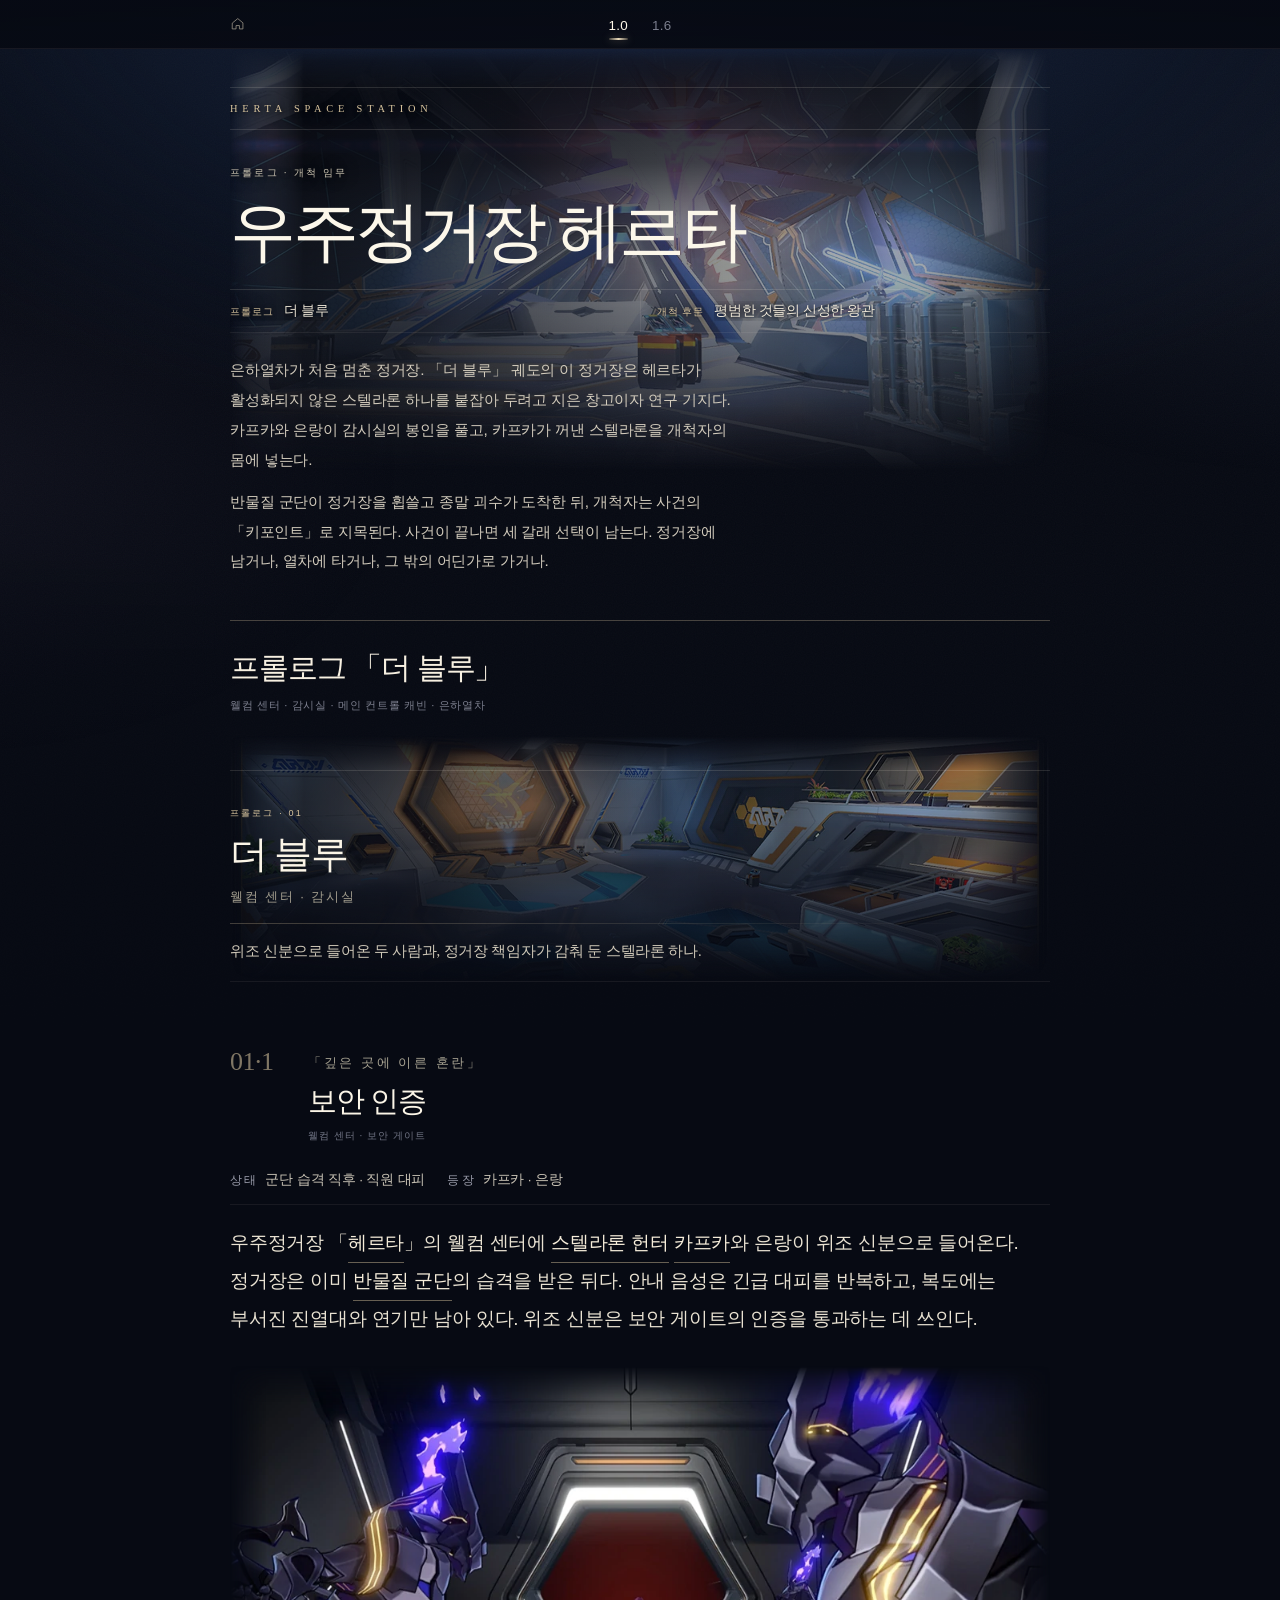
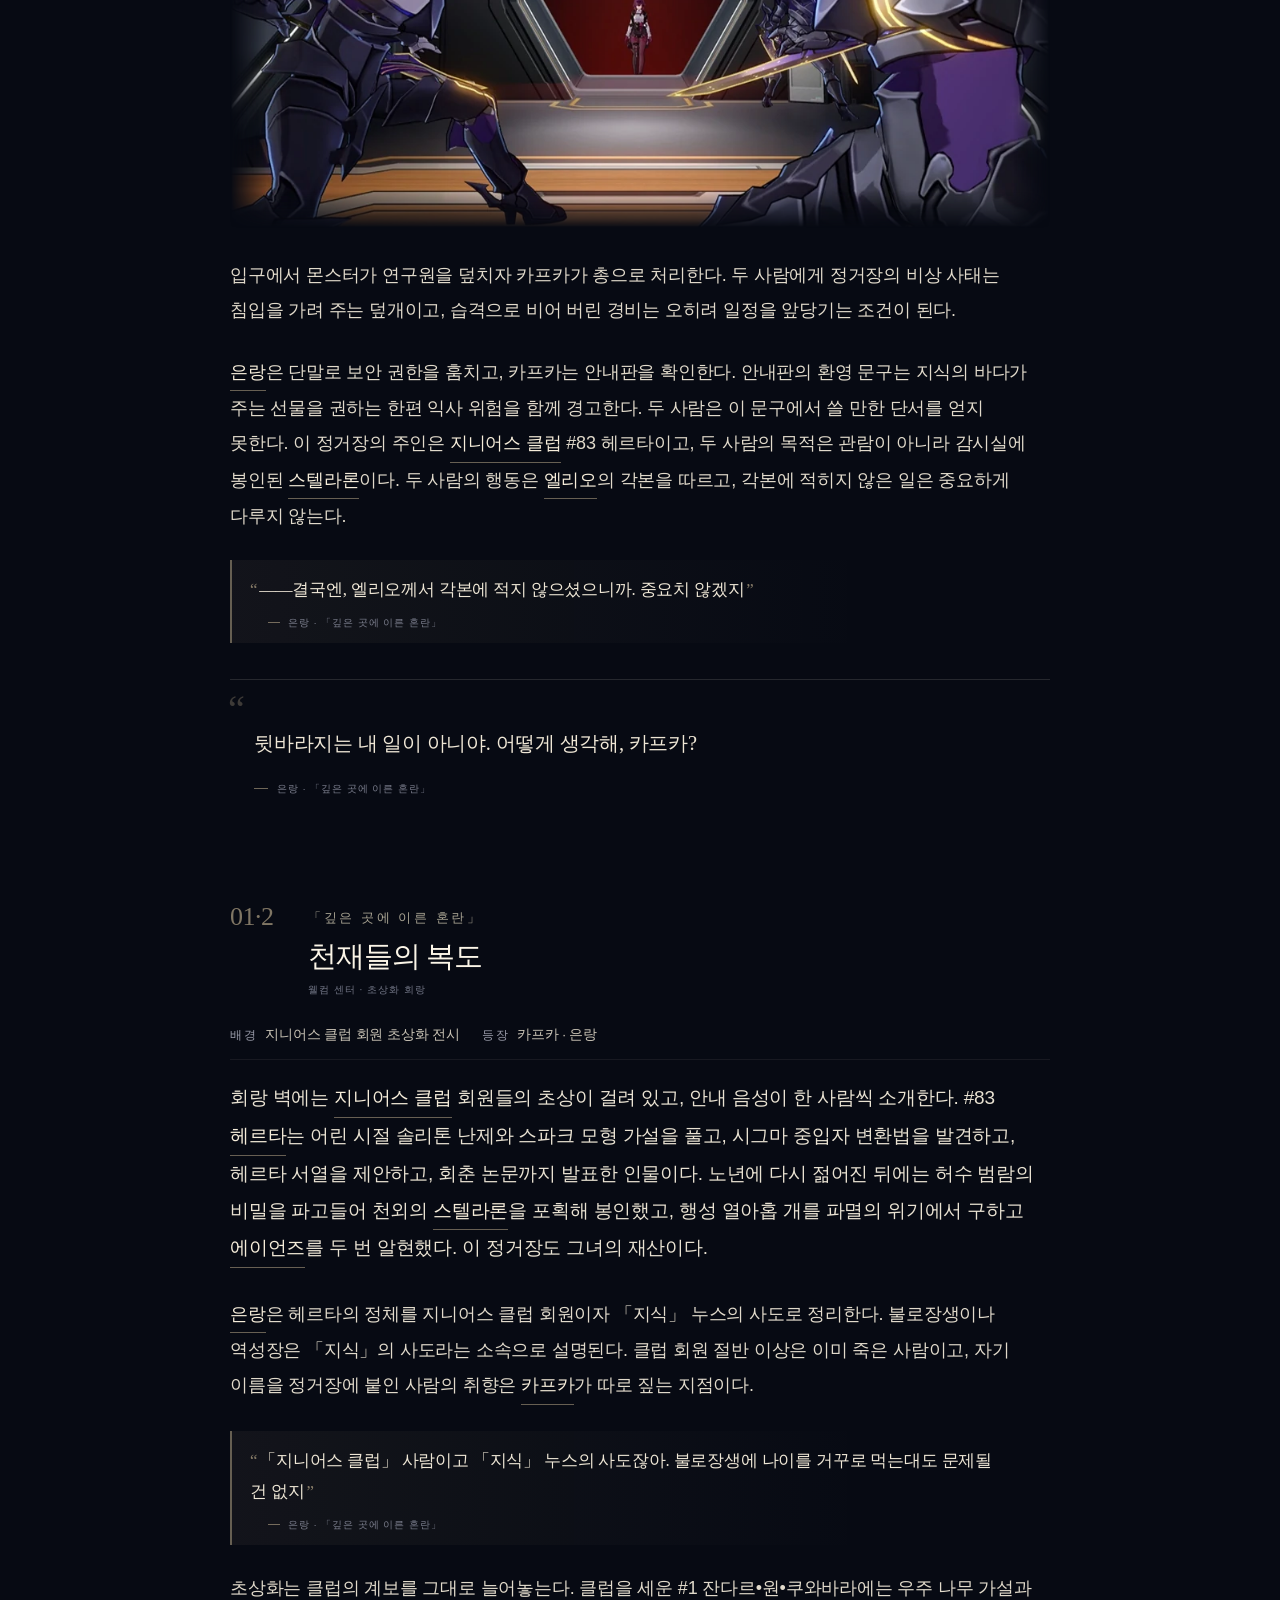
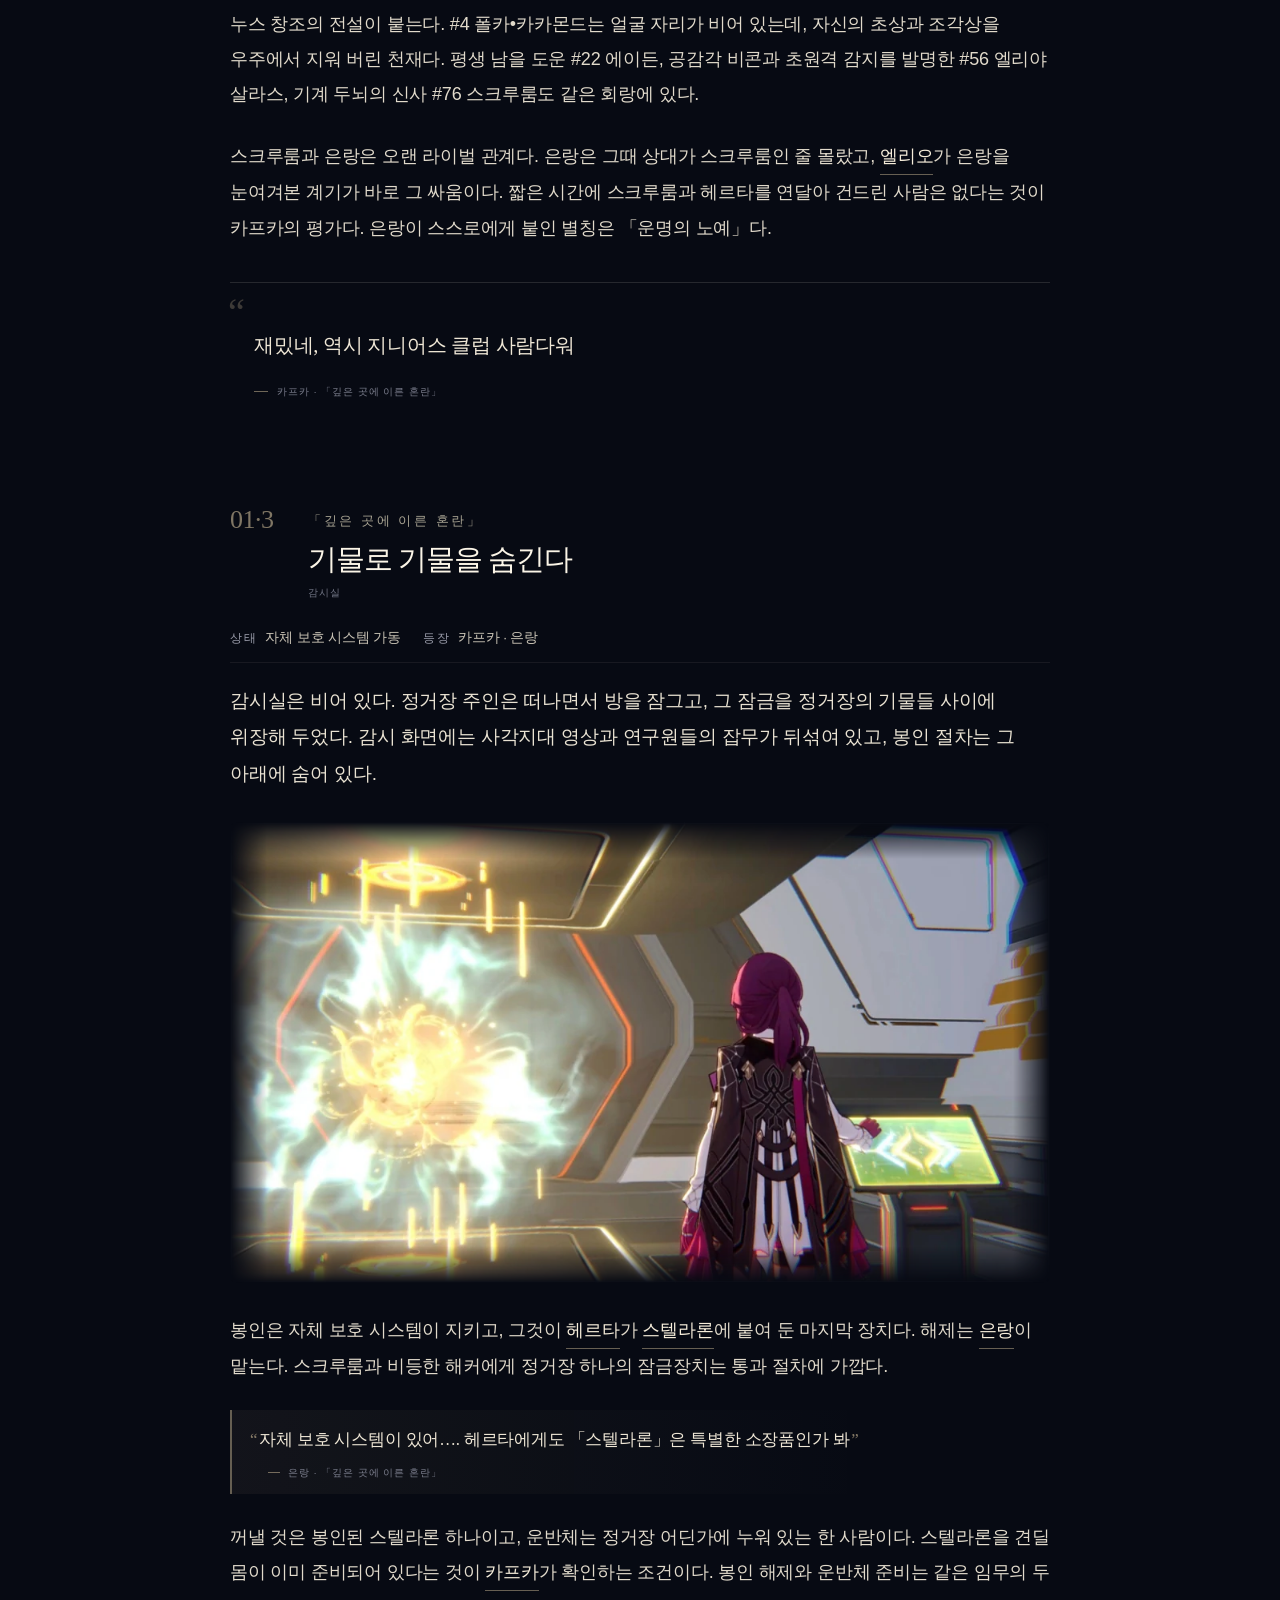
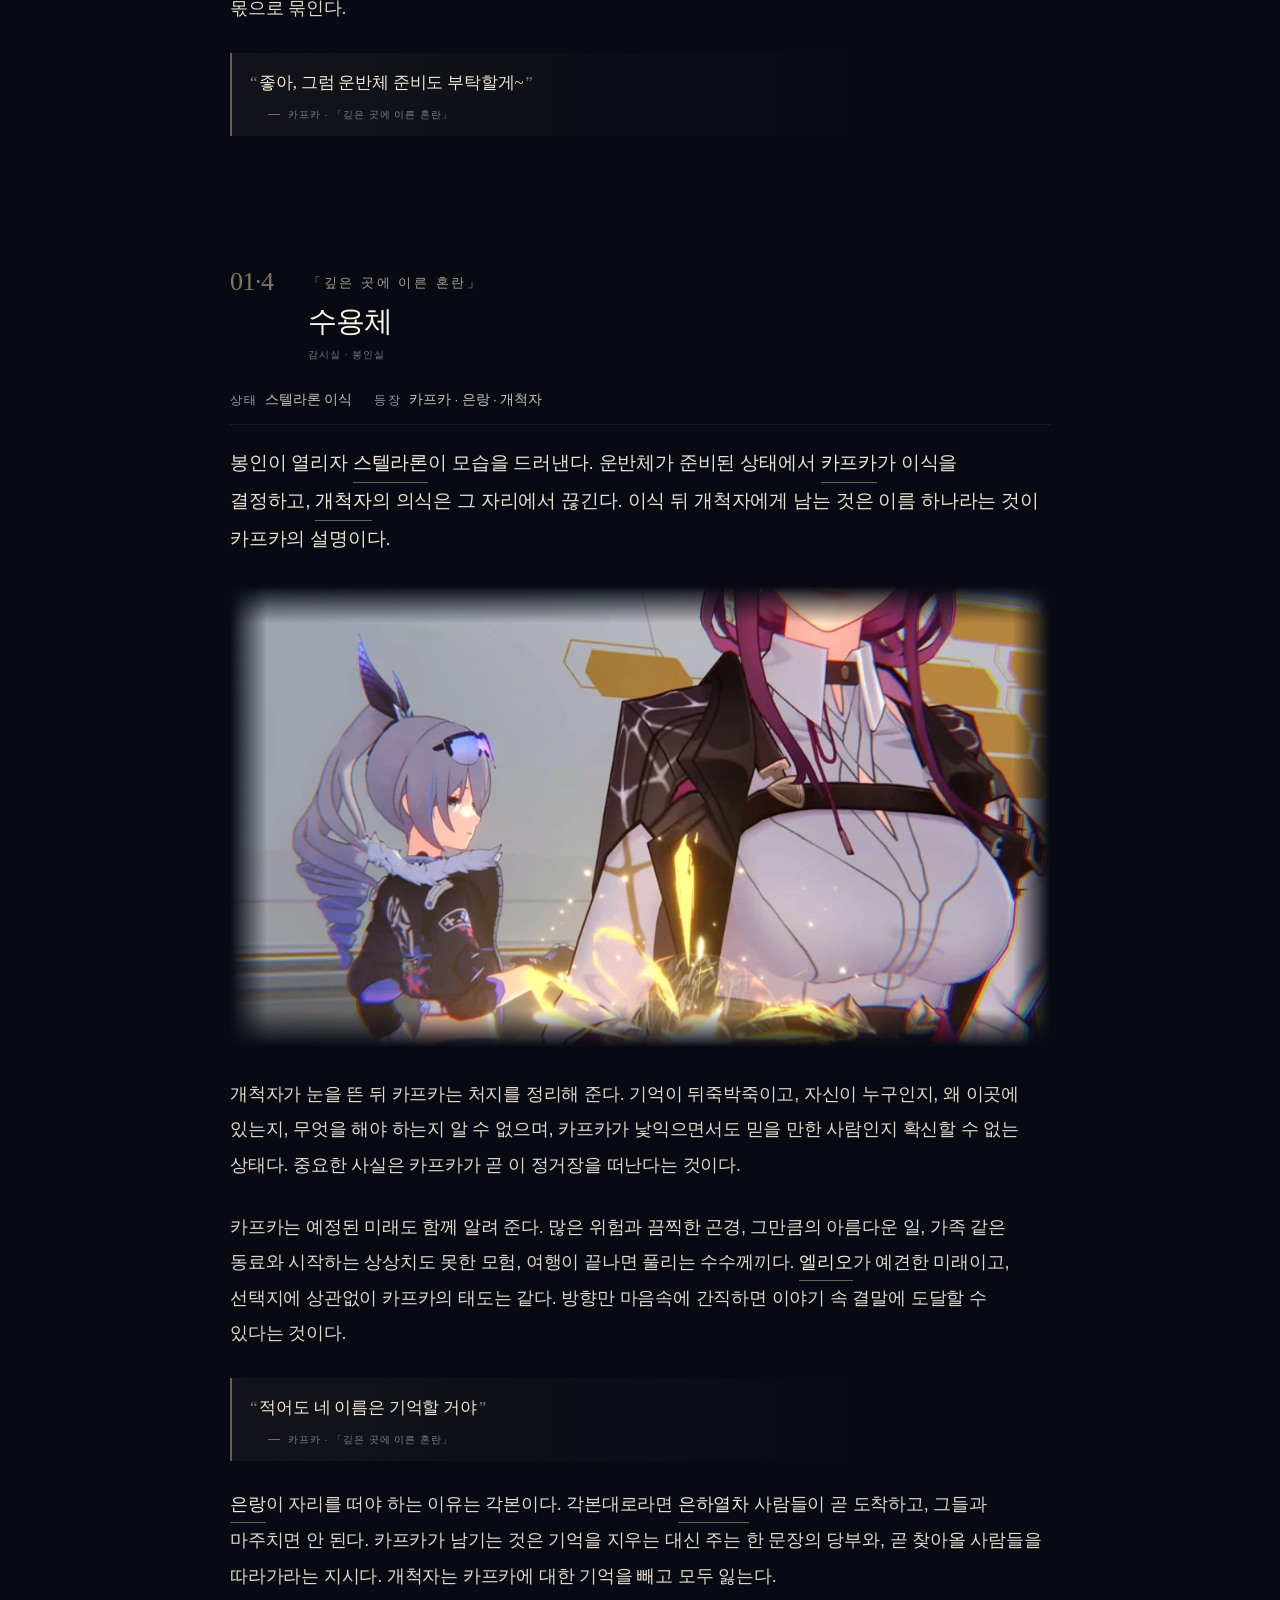
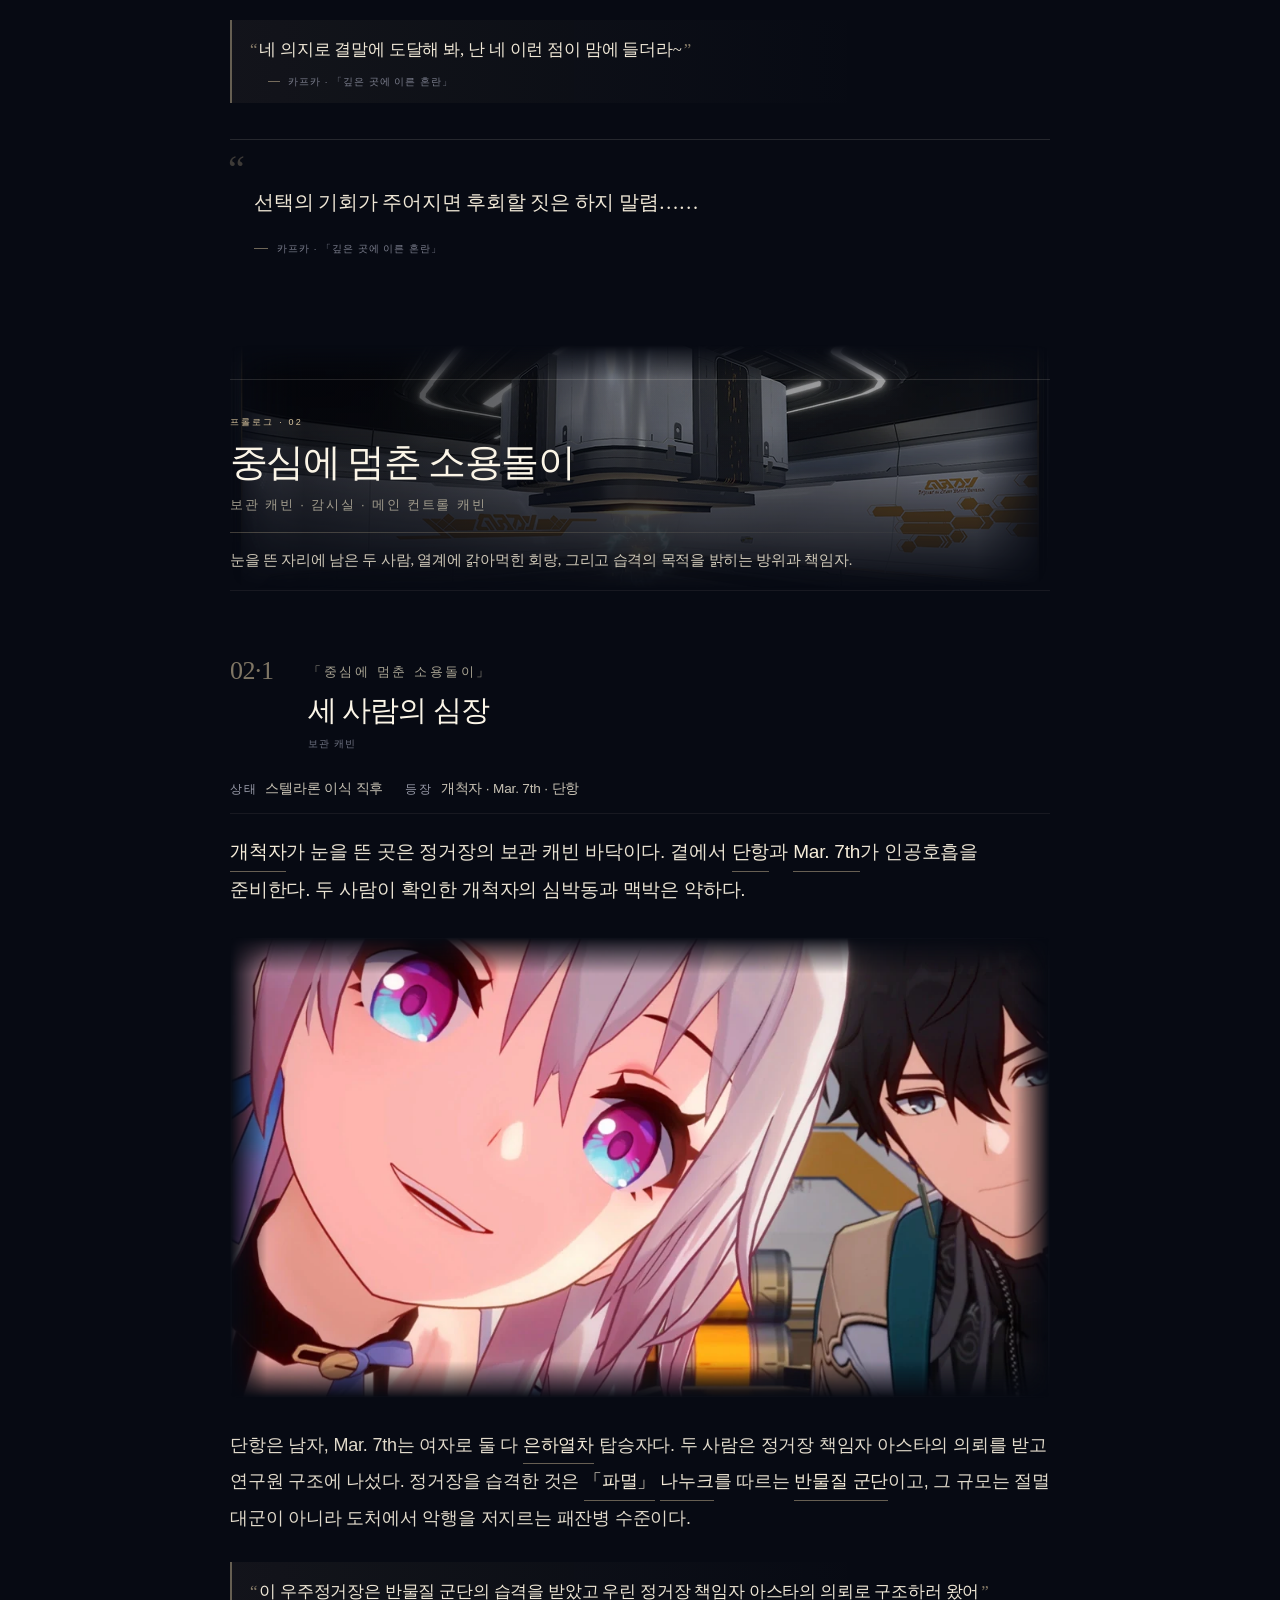
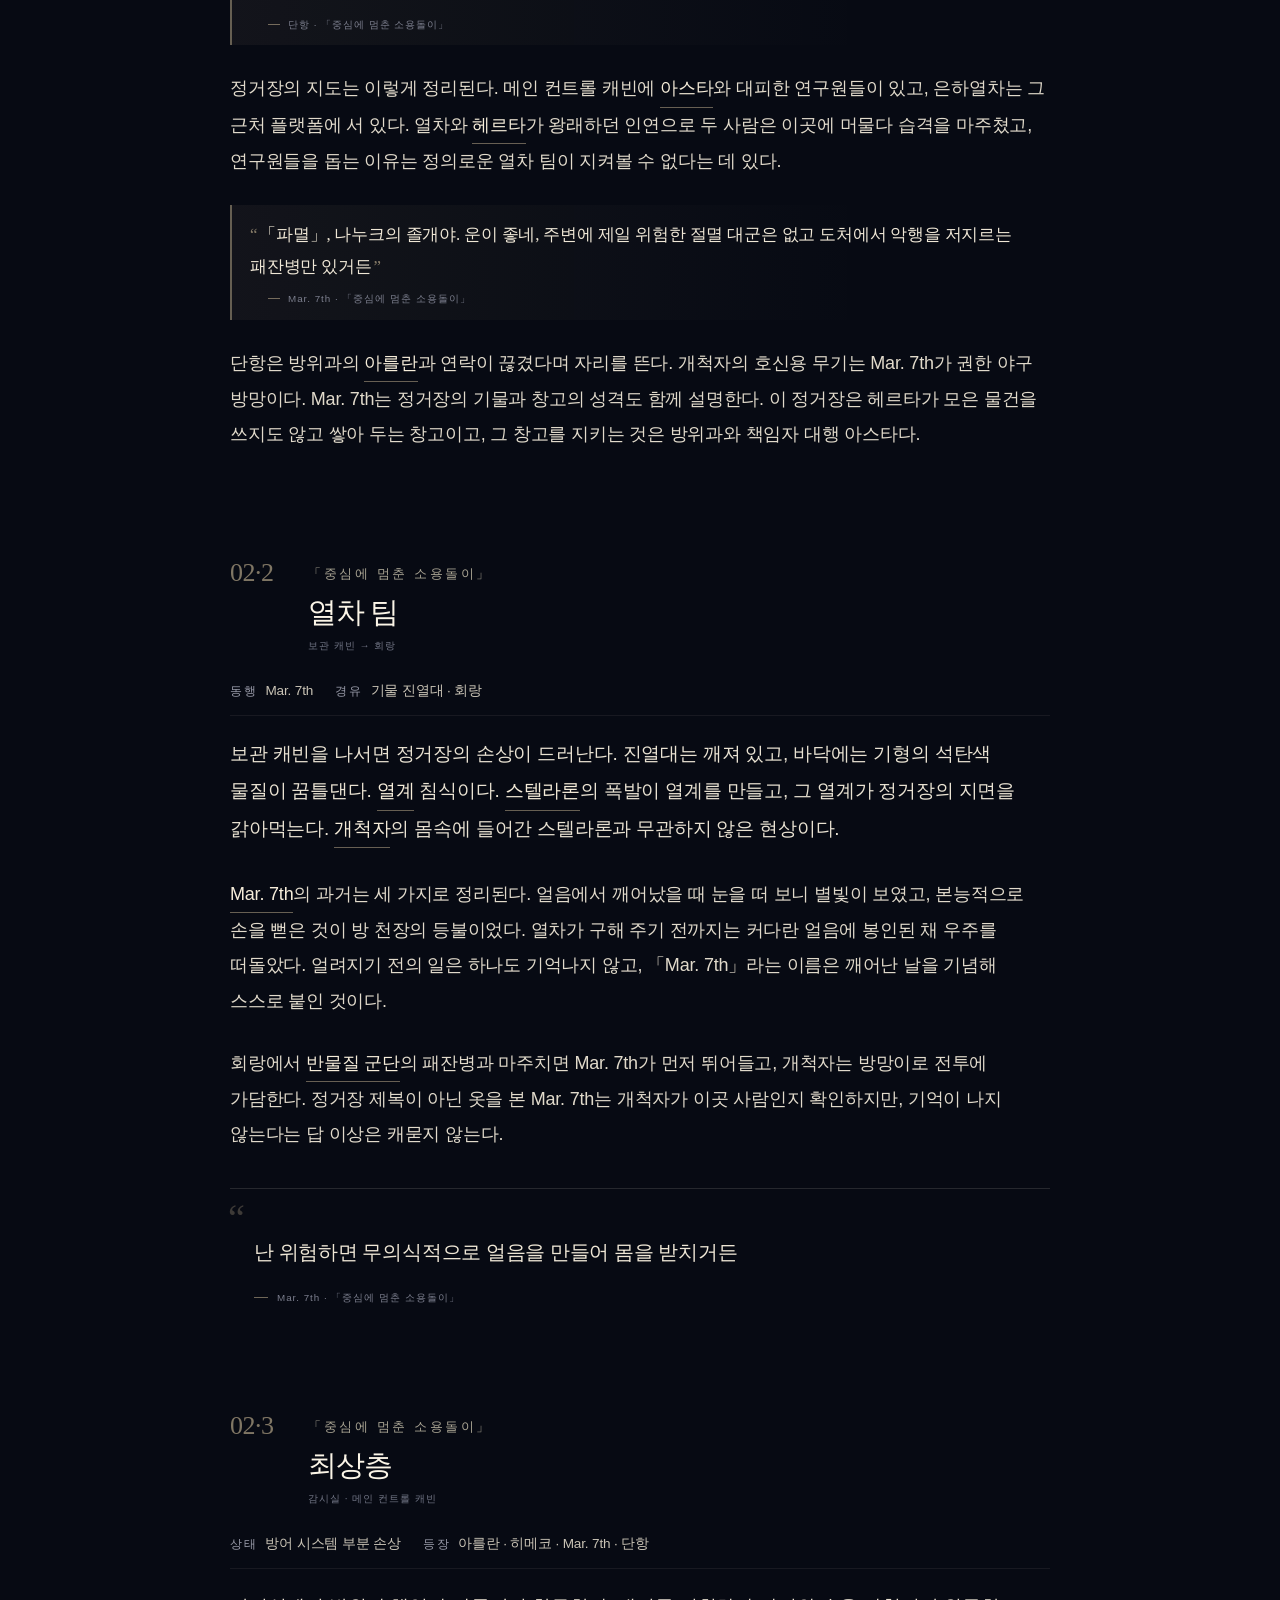
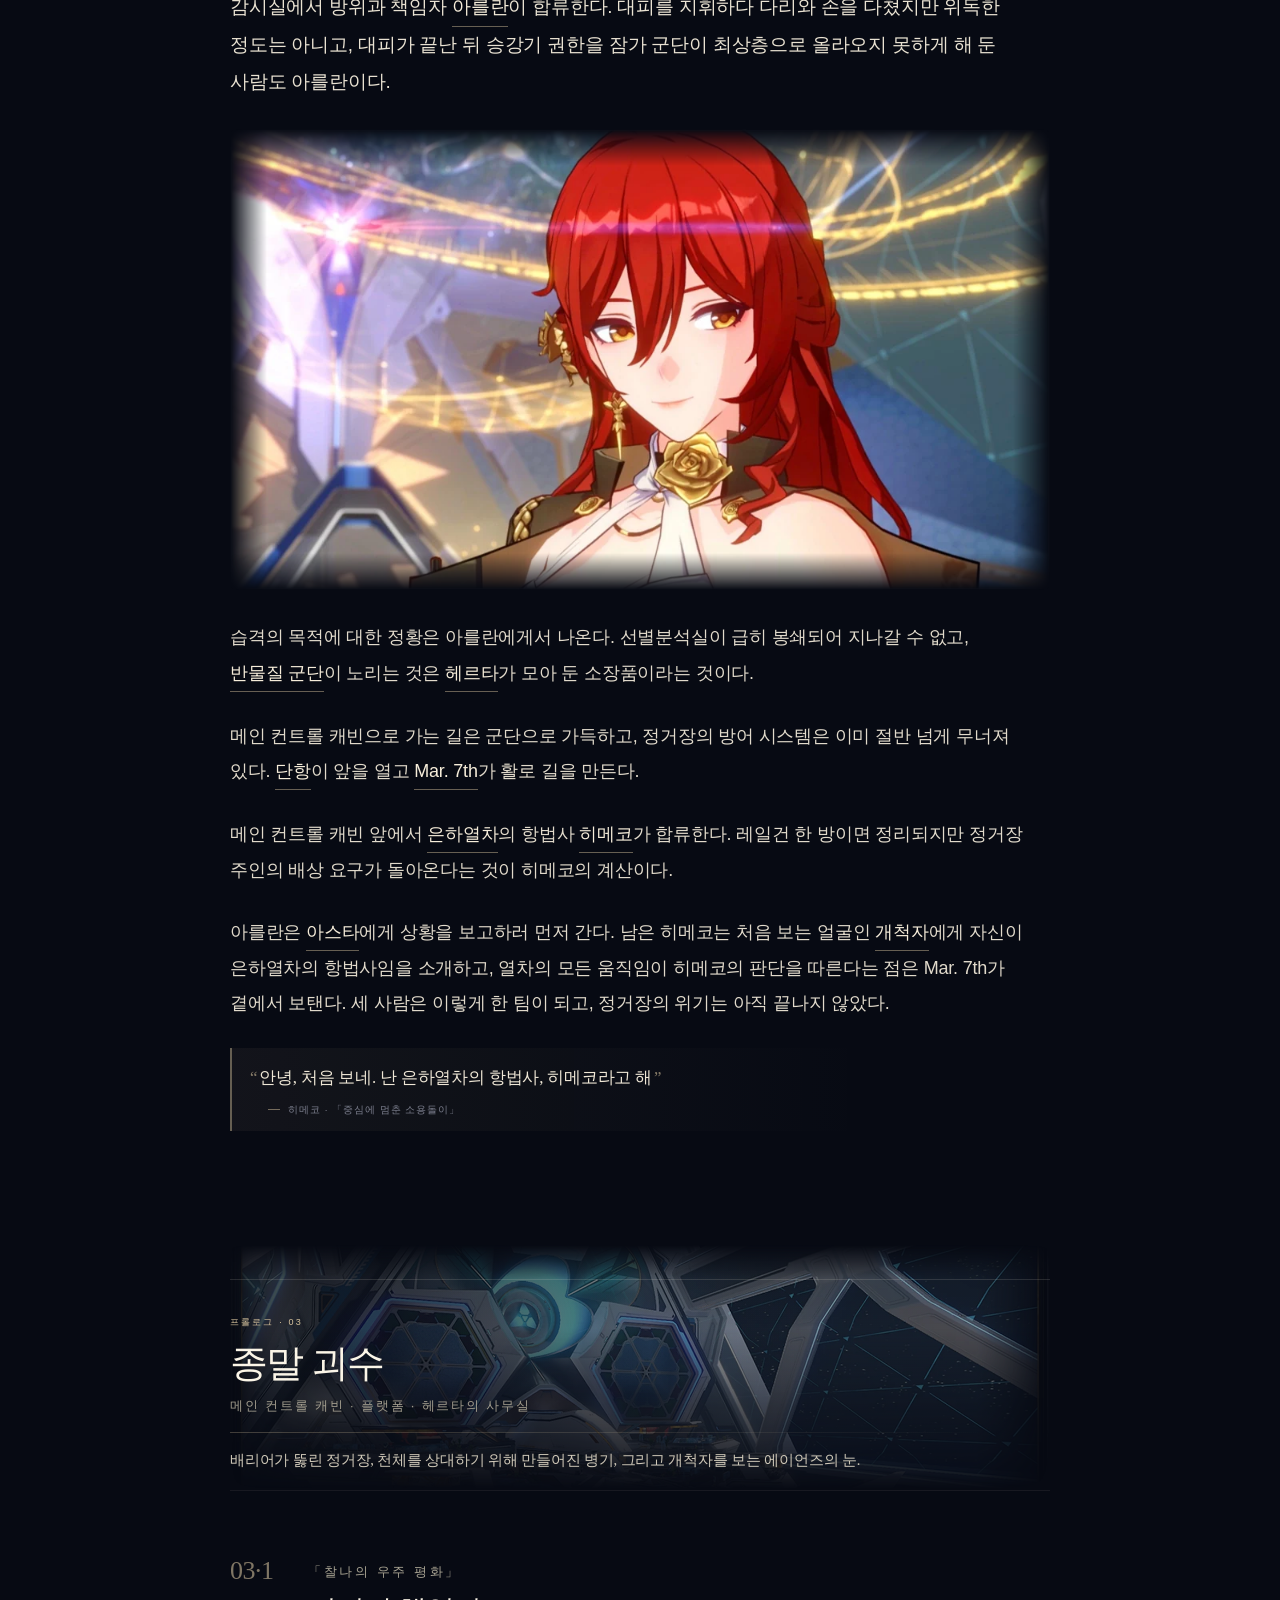
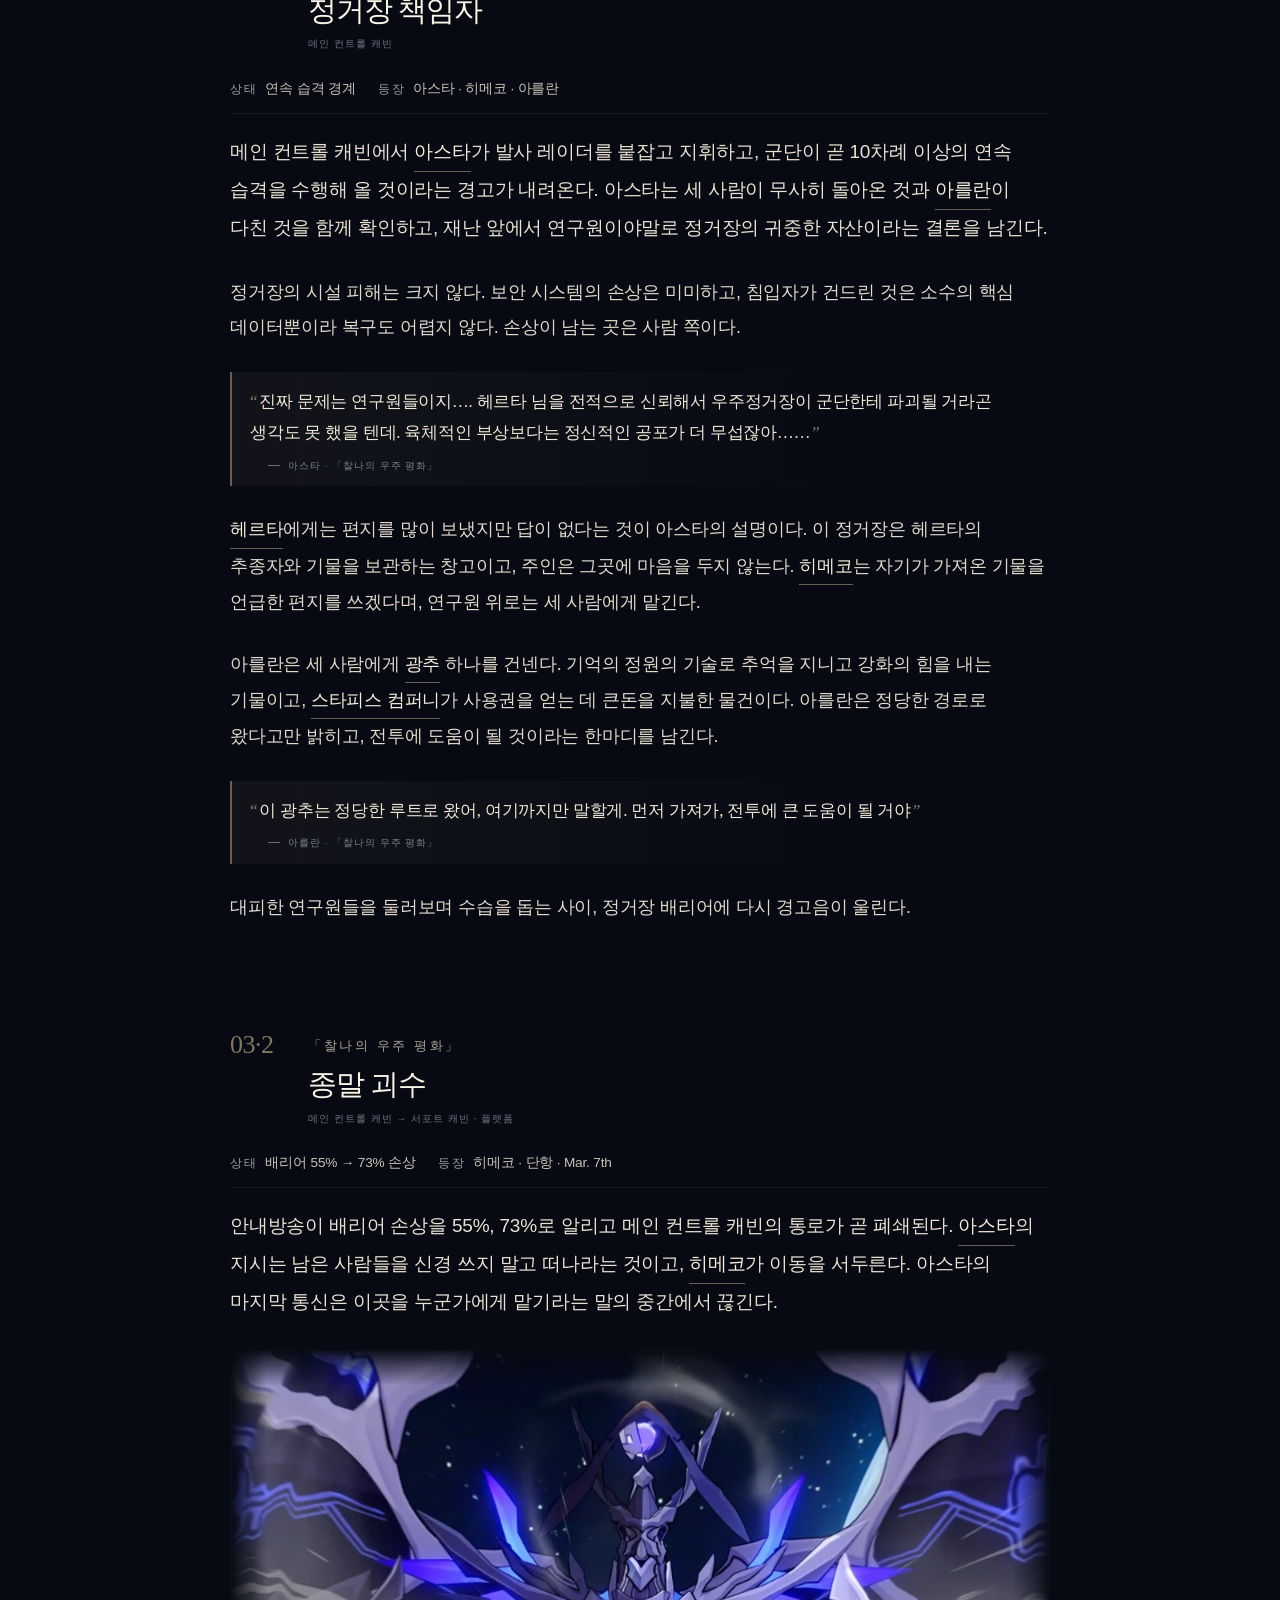
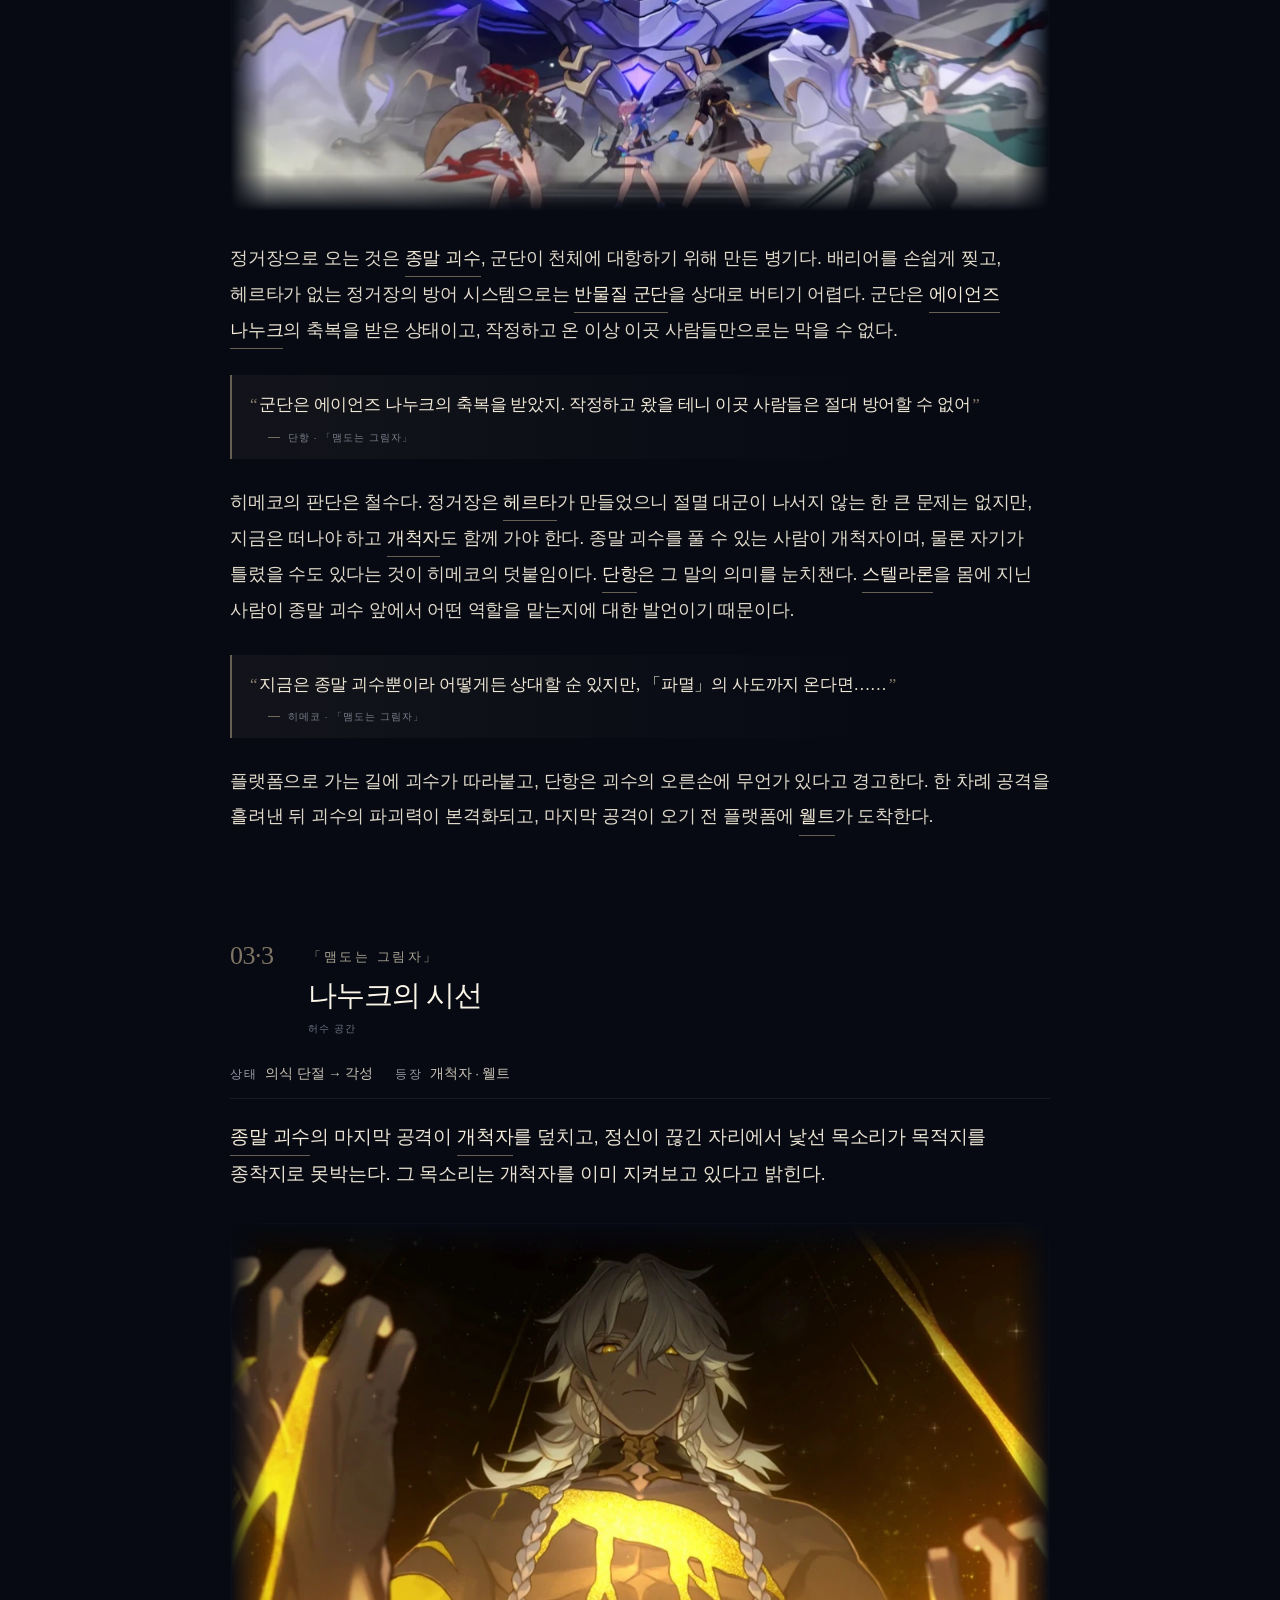
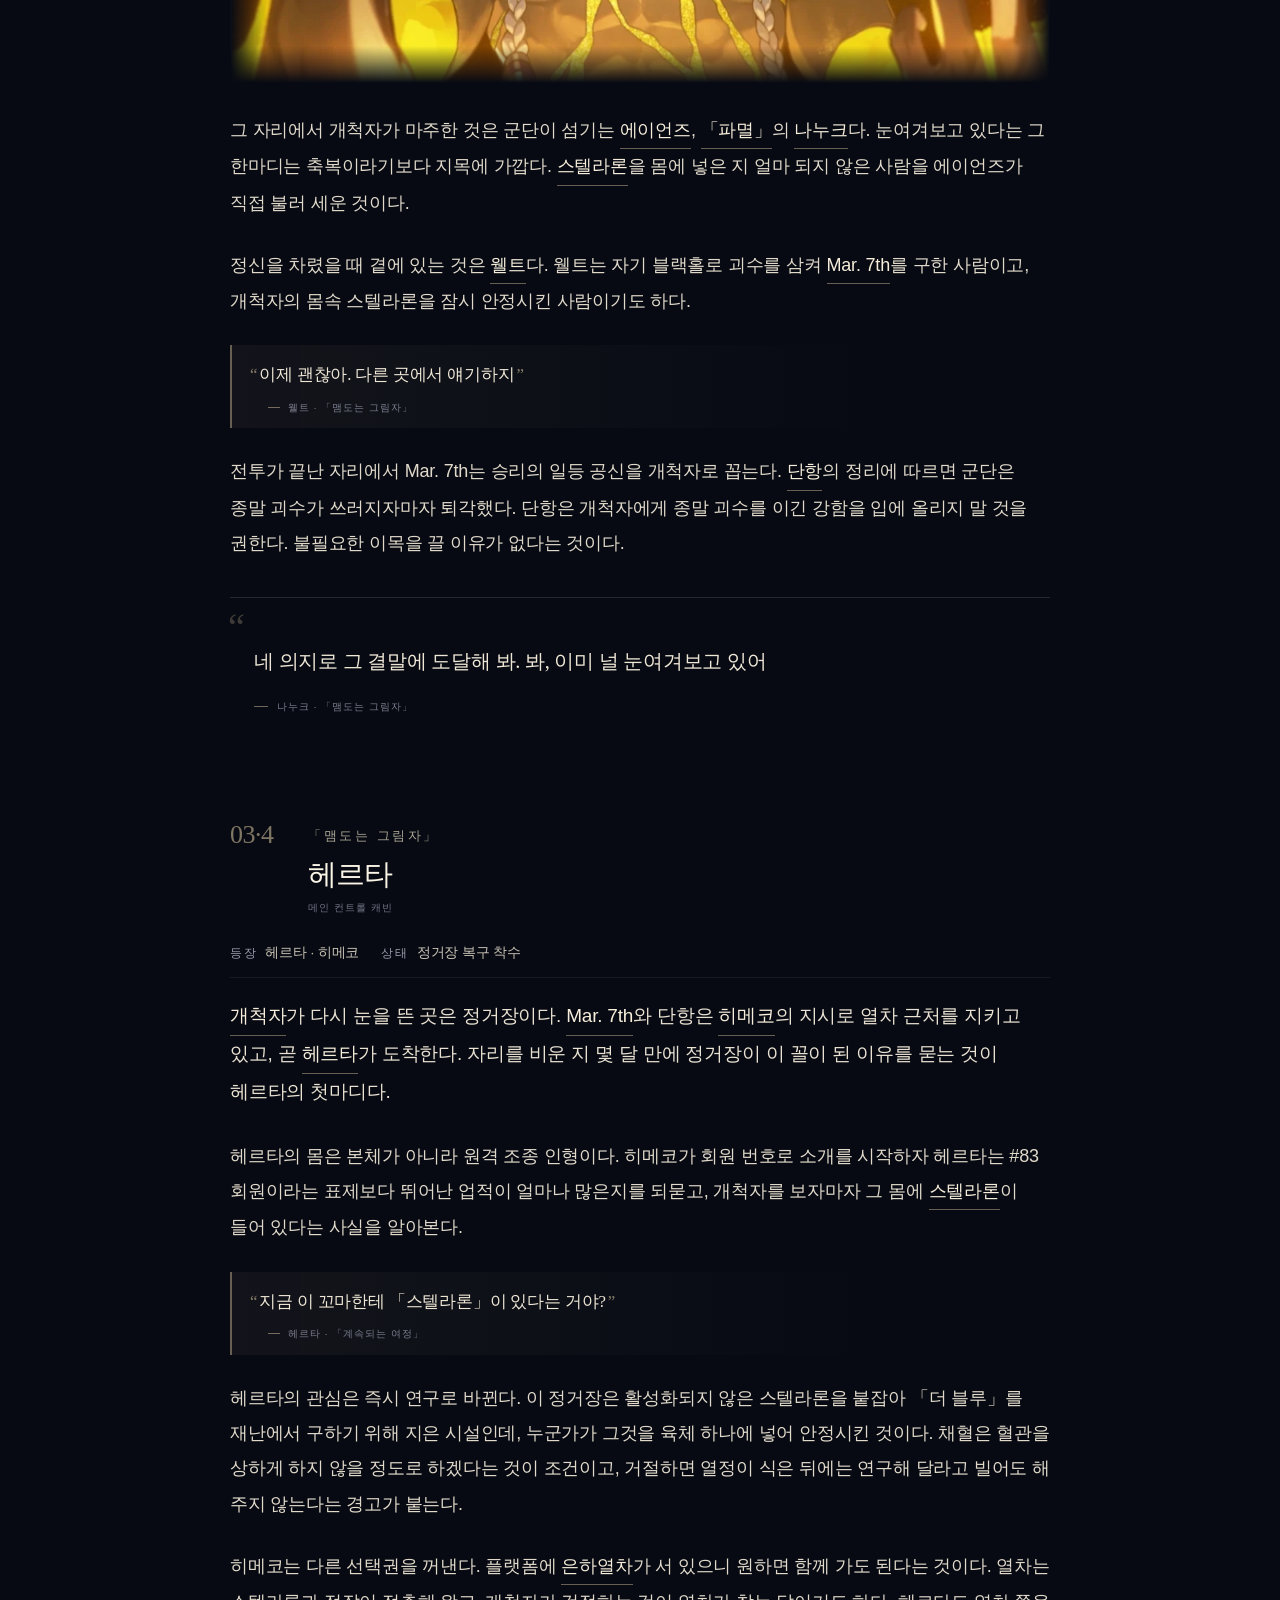
==== commit c92bc637: "v38 (1차): 헤르타 상단 탭을 버전 숫자로(1.0·1.6)·개척 후문 3장 본문·카드 9종·아트/스틸, 야릴로-VI·선주 나부를 페나코니 규격으로 제작" ====
--- a/herta/index.html
+++ b/herta/index.html
@@ -2266,7 +2266,7 @@
 </style>
 </head>
 <body>
-<div class="topbar"><div class="topbar-in"><a class="tb-home" href="../" aria-label="홈 — 전체 목차"><svg viewBox="0 0 24 24" aria-hidden="true"><path d="M4 10.6 12 4l8 6.6V20h-5.4v-5.2h-5.2V20H4z"/></svg></a><div class="pgr" role="tablist" aria-label="막 선택"><span class="pgr-ind" aria-hidden="true"></span><button type="button" role="tab" data-v="1.0" aria-controls="b10" aria-selected="true" tabindex="0">프롤로그</button><button type="button" role="tab" data-v="1.6" aria-controls="b16" aria-selected="false" tabindex="-1">개척 후문</button></div></div></div>
+<div class="topbar"><div class="topbar-in"><a class="tb-home" href="../" aria-label="홈 — 전체 목차"><svg viewBox="0 0 24 24" aria-hidden="true"><path d="M4 10.6 12 4l8 6.6V20h-5.4v-5.2h-5.2V20H4z"/></svg></a><div class="pgr" role="tablist" aria-label="막 선택"><span class="pgr-ind" aria-hidden="true"></span><button type="button" role="tab" data-v="1.0" aria-controls="b10" aria-selected="true" tabindex="0">1.0</button><button type="button" role="tab" data-v="1.6" aria-controls="b16" aria-selected="false" tabindex="-1">1.6</button></div></div></div>
 <div class="wrap">
 <header class="hero">
   <div class="hart" aria-hidden="true"><img src="assets/art-cover.webp" alt="" width="1500" height="750" fetchpriority="high"></div>
@@ -2283,47 +2283,12 @@
 <section class="vp act-block" id="v-10" data-act="1.0" data-rank="0" aria-label="프롤로그 더 블루">
   <header class="vp-h"><h2 class="vp-t">프롤로그 「더 블루」</h2><p class="vp-s">웰컴 센터 · 감시실 · 메인 컨트롤 캐빈 · 은하열차</p></header>
 <section class="chap" id="h01"><div class="chead"><div class="aart" aria-hidden="true"><img src="assets/art-01.webp" alt="" width="1500" height="750" fetchpriority="high"></div><div class="vopen" id="h01-h"><span class="vopen-k">프롤로그 · 01</span><h2 class="vopen-t">더 블루</h2><span class="vopen-s">웰컴 센터 · 감시실</span><i class="vopen-r" aria-hidden="true"></i></div><p class="ch-lede">위조 신분으로 들어온 두 사람과, 정거장 책임자가 감춰 둔 스텔라론 하나.</p></div><section class="beat" id="h01-s1"><header class="bt-head"><b class="bt-n">01·1</b><div class="bt-tx"><p class="bt-k">「깊은 곳에 이른 혼란」</p><h3 class="bt-t">보안 인증</h3><p class="bt-p">웰컴 센터 · 보안 게이트</p></div></header><dl class="meta"><div><dt>상태</dt><dd>군단 습격 직후 · 직원 대피</dd></div><div><dt>등장</dt><dd>카프카 · 은랑</dd></div></dl><div class="prose lead"><p id="h01-s1-p1">우주정거장 「<button class="kw" type="button" data-k="herta" aria-haspopup="dialog">헤르타</button>」의 웰컴 센터에 <button class="kw" type="button" data-k="hunter" aria-haspopup="dialog">스텔라론 헌터</button> <button class="kw" type="button" data-k="kafka" aria-haspopup="dialog">카프카</button>와 은랑이 위조 신분으로 들어온다. 정거장은 이미 <button class="kw" type="button" data-k="legion" aria-haspopup="dialog">반물질 군단</button>의 습격을 받은 뒤다. 안내 음성은 긴급 대피를 반복하고, 복도에는 부서진 진열대와 연기만 남아 있다. 위조 신분은 보안 게이트의 인증을 통과하는 데 쓰인다.</p></div><figure class="still"><div class="still-f"><img src="assets/stills/still-01-1.webp" alt="웰컴 센터 복도에서 반물질 군단과 마주선 카프카와 은랑" width="1024" height="576" decoding="async"></div></figure><div class="prose rest"><p id="h01-s1-p2">입구에서 몬스터가 연구원을 덮치자 카프카가 총으로 처리한다. 두 사람에게 정거장의 비상 사태는 침입을 가려 주는 덮개이고, 습격으로 비어 버린 경비는 오히려 일정을 앞당기는 조건이 된다.</p><p id="h01-s1-p3"><button class="kw" type="button" data-k="silverwolf" aria-haspopup="dialog">은랑</button>은 단말로 보안 권한을 훔치고, 카프카는 안내판을 확인한다. 안내판의 환영 문구는 지식의 바다가 주는 선물을 권하는 한편 익사 위험을 함께 경고한다. 두 사람은 이 문구에서 쓸 만한 단서를 얻지 못한다. 이 정거장의 주인은 <button class="kw" type="button" data-k="genius" aria-haspopup="dialog">지니어스 클럽</button> #83 헤르타이고, 두 사람의 목적은 관람이 아니라 감시실에 봉인된 <button class="kw" type="button" data-k="stellaron" aria-haspopup="dialog">스텔라론</button>이다. 두 사람의 행동은 <button class="kw" type="button" data-k="elio" aria-haspopup="dialog">엘리오</button>의 각본을 따르고, 각본에 적히지 않은 일은 중요하게 다루지 않는다.</p></div><figure class="dq" id="h01-s1-q1"><blockquote><p>——결국엔, 엘리오께서 각본에 적지 않으셨으니까. 중요치 않겠지</p></blockquote><figcaption>은랑 · 「깊은 곳에 이른 혼란」</figcaption></figure><figure class="pull" id="h01-s1-pull"><blockquote><p>뒷바라지는 내 일이 아니야. 어떻게 생각해, 카프카?</p></blockquote><figcaption>은랑 · 「깊은 곳에 이른 혼란」</figcaption></figure></section><section class="beat" id="h01-s2"><header class="bt-head"><b class="bt-n">01·2</b><div class="bt-tx"><p class="bt-k">「깊은 곳에 이른 혼란」</p><h3 class="bt-t">천재들의 복도</h3><p class="bt-p">웰컴 센터 · 초상화 회랑</p></div></header><dl class="meta"><div><dt>배경</dt><dd>지니어스 클럽 회원 초상화 전시</dd></div><div><dt>등장</dt><dd>카프카 · 은랑</dd></div></dl><div class="prose lead"><p id="h01-s2-p1">회랑 벽에는 <button class="kw" type="button" data-k="genius" aria-haspopup="dialog">지니어스 클럽</button> 회원들의 초상이 걸려 있고, 안내 음성이 한 사람씩 소개한다. #83 <button class="kw" type="button" data-k="herta" aria-haspopup="dialog">헤르타</button>는 어린 시절 솔리톤 난제와 스파크 모형 가설을 풀고, 시그마 중입자 변환법을 발견하고, 헤르타 서열을 제안하고, 회춘 논문까지 발표한 인물이다. 노년에 다시 젊어진 뒤에는 허수 범람의 비밀을 파고들어 천외의 <button class="kw" type="button" data-k="stellaron" aria-haspopup="dialog">스텔라론</button>을 포획해 봉인했고, 행성 열아홉 개를 파멸의 위기에서 구하고 <button class="kw" type="button" data-k="aeon" aria-haspopup="dialog">에이언즈</button>를 두 번 알현했다. 이 정거장도 그녀의 재산이다.</p></div><div class="prose rest"><p id="h01-s2-p2"><button class="kw" type="button" data-k="silverwolf" aria-haspopup="dialog">은랑</button>은 헤르타의 정체를 지니어스 클럽 회원이자 「지식」 누스의 사도로 정리한다. 불로장생이나 역성장은 「지식」의 사도라는 소속으로 설명된다. 클럽 회원 절반 이상은 이미 죽은 사람이고, 자기 이름을 정거장에 붙인 사람의 취향은 <button class="kw" type="button" data-k="kafka" aria-haspopup="dialog">카프카</button>가 따로 짚는 지점이다.</p></div><figure class="dq" id="h01-s2-q1"><blockquote><p>「지니어스 클럽」 사람이고 「지식」 누스의 사도잖아. 불로장생에 나이를 거꾸로 먹는대도 문제될 건 없지</p></blockquote><figcaption>은랑 · 「깊은 곳에 이른 혼란」</figcaption></figure><div class="prose rest"><p id="h01-s2-p3">초상화는 클럽의 계보를 그대로 늘어놓는다. 클럽을 세운 #1 잔다르•원•쿠와바라에는 우주 나무 가설과 누스 창조의 전설이 붙는다. #4 폴카•카카몬드는 얼굴 자리가 비어 있는데, 자신의 초상과 조각상을 우주에서 지워 버린 천재다. 평생 남을 도운 #22 에이든, 공감각 비콘과 초원격 감지를 발명한 #56 엘리야 살라스, 기계 두뇌의 신사 #76 스크루룸도 같은 회랑에 있다.</p><p id="h01-s2-p4">스크루룸과 은랑은 오랜 라이벌 관계다. 은랑은 그때 상대가 스크루룸인 줄 몰랐고, <button class="kw" type="button" data-k="elio" aria-haspopup="dialog">엘리오</button>가 은랑을 눈여겨본 계기가 바로 그 싸움이다. 짧은 시간에 스크루룸과 헤르타를 연달아 건드린 사람은 없다는 것이 카프카의 평가다. 은랑이 스스로에게 붙인 별칭은 「운명의 노예」다.</p></div><figure class="pull" id="h01-s2-pull"><blockquote><p>재밌네, 역시 지니어스 클럽 사람다워</p></blockquote><figcaption>카프카 · 「깊은 곳에 이른 혼란」</figcaption></figure></section><section class="beat" id="h01-s3"><header class="bt-head"><b class="bt-n">01·3</b><div class="bt-tx"><p class="bt-k">「깊은 곳에 이른 혼란」</p><h3 class="bt-t">기물로 기물을 숨긴다</h3><p class="bt-p">감시실</p></div></header><dl class="meta"><div><dt>상태</dt><dd>자체 보호 시스템 가동</dd></div><div><dt>등장</dt><dd>카프카 · 은랑</dd></div></dl><div class="prose lead"><p id="h01-s3-p1">감시실은 비어 있다. 정거장 주인은 떠나면서 방을 잠그고, 그 잠금을 정거장의 기물들 사이에 위장해 두었다. 감시 화면에는 사각지대 영상과 연구원들의 잡무가 뒤섞여 있고, 봉인 절차는 그 아래에 숨어 있다.</p></div><figure class="still"><div class="still-f"><img src="assets/stills/still-01-3.webp" alt="감시실의 봉인 앞에 선 카프카, 화면을 채운 빛" width="1024" height="576" decoding="async"></div></figure><div class="prose rest"><p id="h01-s3-p2">봉인은 자체 보호 시스템이 지키고, 그것이 <button class="kw" type="button" data-k="herta" aria-haspopup="dialog">헤르타</button>가 <button class="kw" type="button" data-k="stellaron" aria-haspopup="dialog">스텔라론</button>에 붙여 둔 마지막 장치다. 해제는 <button class="kw" type="button" data-k="silverwolf" aria-haspopup="dialog">은랑</button>이 맡는다. 스크루룸과 비등한 해커에게 정거장 하나의 잠금장치는 통과 절차에 가깝다.</p></div><figure class="dq" id="h01-s3-q1"><blockquote><p>자체 보호 시스템이 있어…. 헤르타에게도 「스텔라론」은 특별한 소장품인가 봐</p></blockquote><figcaption>은랑 · 「깊은 곳에 이른 혼란」</figcaption></figure><div class="prose rest"><p id="h01-s3-p3">꺼낼 것은 봉인된 스텔라론 하나이고, 운반체는 정거장 어딘가에 누워 있는 한 사람이다. 스텔라론을 견딜 몸이 이미 준비되어 있다는 것이 <button class="kw" type="button" data-k="kafka" aria-haspopup="dialog">카프카</button>가 확인하는 조건이다. 봉인 해제와 운반체 준비는 같은 임무의 두 몫으로 묶인다.</p></div><figure class="dq" id="h01-s3-q2"><blockquote><p>좋아, 그럼 운반체 준비도 부탁할게~</p></blockquote><figcaption>카프카 · 「깊은 곳에 이른 혼란」</figcaption></figure></section><section class="beat" id="h01-s4"><header class="bt-head"><b class="bt-n">01·4</b><div class="bt-tx"><p class="bt-k">「깊은 곳에 이른 혼란」</p><h3 class="bt-t">수용체</h3><p class="bt-p">감시실 · 봉인실</p></div></header><dl class="meta"><div><dt>상태</dt><dd>스텔라론 이식</dd></div><div><dt>등장</dt><dd>카프카 · 은랑 · 개척자</dd></div></dl><div class="prose lead"><p id="h01-s4-p1">봉인이 열리자 <button class="kw" type="button" data-k="stellaron" aria-haspopup="dialog">스텔라론</button>이 모습을 드러낸다. 운반체가 준비된 상태에서 <button class="kw" type="button" data-k="kafka" aria-haspopup="dialog">카프카</button>가 이식을 결정하고, <button class="kw" type="button" data-k="trailblazer" aria-haspopup="dialog">개척자</button>의 의식은 그 자리에서 끊긴다. 이식 뒤 개척자에게 남는 것은 이름 하나라는 것이 카프카의 설명이다.</p></div><figure class="still"><div class="still-f"><img src="assets/stills/still-01-4.webp" alt="스텔라론을 옮긴 직후의 카프카와 은랑" width="1024" height="576" decoding="async"></div></figure><div class="prose rest"><p id="h01-s4-p2">개척자가 눈을 뜬 뒤 카프카는 처지를 정리해 준다. 기억이 뒤죽박죽이고, 자신이 누구인지, 왜 이곳에 있는지, 무엇을 해야 하는지 알 수 없으며, 카프카가 낯익으면서도 믿을 만한 사람인지 확신할 수 없는 상태다. 중요한 사실은 카프카가 곧 이 정거장을 떠난다는 것이다.</p><p id="h01-s4-p3">카프카는 예정된 미래도 함께 알려 준다. 많은 위험과 끔찍한 곤경, 그만큼의 아름다운 일, 가족 같은 동료와 시작하는 상상치도 못한 모험, 여행이 끝나면 풀리는 수수께끼다. <button class="kw" type="button" data-k="elio" aria-haspopup="dialog">엘리오</button>가 예견한 미래이고, 선택지에 상관없이 카프카의 태도는 같다. 방향만 마음속에 간직하면 이야기 속 결말에 도달할 수 있다는 것이다.</p></div><figure class="dq" id="h01-s4-q1"><blockquote><p>적어도 네 이름은 기억할 거야</p></blockquote><figcaption>카프카 · 「깊은 곳에 이른 혼란」</figcaption></figure><div class="prose rest"><p id="h01-s4-p4"><button class="kw" type="button" data-k="silverwolf" aria-haspopup="dialog">은랑</button>이 자리를 떠야 하는 이유는 각본이다. 각본대로라면 <button class="kw" type="button" data-k="express" aria-haspopup="dialog">은하열차</button> 사람들이 곧 도착하고, 그들과 마주치면 안 된다. 카프카가 남기는 것은 기억을 지우는 대신 주는 한 문장의 당부와, 곧 찾아올 사람들을 따라가라는 지시다. 개척자는 카프카에 대한 기억을 빼고 모두 잃는다.</p></div><figure class="dq" id="h01-s4-q2"><blockquote><p>네 의지로 결말에 도달해 봐, 난 네 이런 점이 맘에 들더라~</p></blockquote><figcaption>카프카 · 「깊은 곳에 이른 혼란」</figcaption></figure><figure class="pull" id="h01-s4-pull"><blockquote><p>선택의 기회가 주어지면 후회할 짓은 하지 말렴……</p></blockquote><figcaption>카프카 · 「깊은 곳에 이른 혼란」</figcaption></figure></section></section><section class="chap" id="h02"><div class="chead"><div class="aart" aria-hidden="true"><img src="assets/art-02.webp" alt="" width="1500" height="750" decoding="async"></div><div class="vopen" id="h02-h"><span class="vopen-k">프롤로그 · 02</span><h2 class="vopen-t">중심에 멈춘 소용돌이</h2><span class="vopen-s">보관 캐빈 · 감시실 · 메인 컨트롤 캐빈</span><i class="vopen-r" aria-hidden="true"></i></div><p class="ch-lede">눈을 뜬 자리에 남은 두 사람, 열계에 갉아먹힌 회랑, 그리고 습격의 목적을 밝히는 방위과 책임자.</p></div><section class="beat" id="h02-s1"><header class="bt-head"><b class="bt-n">02·1</b><div class="bt-tx"><p class="bt-k">「중심에 멈춘 소용돌이」</p><h3 class="bt-t">세 사람의 심장</h3><p class="bt-p">보관 캐빈</p></div></header><dl class="meta"><div><dt>상태</dt><dd>스텔라론 이식 직후</dd></div><div><dt>등장</dt><dd>개척자 · Mar. 7th · 단항</dd></div></dl><div class="prose lead"><p id="h02-s1-p1"><button class="kw" type="button" data-k="trailblazer" aria-haspopup="dialog">개척자</button>가 눈을 뜬 곳은 정거장의 보관 캐빈 바닥이다. 곁에서 <button class="kw" type="button" data-k="danheng" aria-haspopup="dialog">단항</button>과 <button class="kw" type="button" data-k="march7" aria-haspopup="dialog">Mar. 7th</button>가 인공호흡을 준비한다. 두 사람이 확인한 개척자의 심박동과 맥박은 약하다.</p></div><figure class="still"><div class="still-f"><img src="assets/stills/still-02-1.webp" alt="보관 캐빈에서 개척자를 내려다보는 Mar. 7th와 단항" width="1024" height="576" decoding="async"></div></figure><div class="prose rest"><p id="h02-s1-p2">단항은 남자, Mar. 7th는 여자로 둘 다 <button class="kw" type="button" data-k="express" aria-haspopup="dialog">은하열차</button> 탑승자다. 두 사람은 정거장 책임자 아스타의 의뢰를 받고 연구원 구조에 나섰다. 정거장을 습격한 것은 <button class="kw" type="button" data-k="destruction" aria-haspopup="dialog">「파멸」</button> <button class="kw" type="button" data-k="nanook" aria-haspopup="dialog">나누크</button>를 따르는 <button class="kw" type="button" data-k="legion" aria-haspopup="dialog">반물질 군단</button>이고, 그 규모는 절멸 대군이 아니라 도처에서 악행을 저지르는 패잔병 수준이다.</p></div><figure class="dq" id="h02-s1-q1"><blockquote><p>이 우주정거장은 반물질 군단의 습격을 받았고 우린 정거장 책임자 아스타의 의뢰로 구조하러 왔어</p></blockquote><figcaption>단항 · 「중심에 멈춘 소용돌이」</figcaption></figure><div class="prose rest"><p id="h02-s1-p3">정거장의 지도는 이렇게 정리된다. 메인 컨트롤 캐빈에 <button class="kw" type="button" data-k="asta" aria-haspopup="dialog">아스타</button>와 대피한 연구원들이 있고, 은하열차는 그 근처 플랫폼에 서 있다. 열차와 <button class="kw" type="button" data-k="herta" aria-haspopup="dialog">헤르타</button>가 왕래하던 인연으로 두 사람은 이곳에 머물다 습격을 마주쳤고, 연구원들을 돕는 이유는 정의로운 열차 팀이 지켜볼 수 없다는 데 있다.</p></div><figure class="dq" id="h02-s1-q2"><blockquote><p>「파멸」, 나누크의 졸개야. 운이 좋네, 주변에 제일 위험한 절멸 대군은 없고 도처에서 악행을 저지르는 패잔병만 있거든</p></blockquote><figcaption>Mar. 7th · 「중심에 멈춘 소용돌이」</figcaption></figure><div class="prose rest"><p id="h02-s1-p4">단항은 방위과의 <button class="kw" type="button" data-k="arlan" aria-haspopup="dialog">아를란</button>과 연락이 끊겼다며 자리를 뜬다. 개척자의 호신용 무기는 Mar. 7th가 권한 야구 방망이다. Mar. 7th는 정거장의 기물과 창고의 성격도 함께 설명한다. 이 정거장은 헤르타가 모은 물건을 쓰지도 않고 쌓아 두는 창고이고, 그 창고를 지키는 것은 방위과와 책임자 대행 아스타다.</p></div></section><section class="beat" id="h02-s2"><header class="bt-head"><b class="bt-n">02·2</b><div class="bt-tx"><p class="bt-k">「중심에 멈춘 소용돌이」</p><h3 class="bt-t">열차 팀</h3><p class="bt-p">보관 캐빈 → 회랑</p></div></header><dl class="meta"><div><dt>동행</dt><dd>Mar. 7th</dd></div><div><dt>경유</dt><dd>기물 진열대 · 회랑</dd></div></dl><div class="prose lead"><p id="h02-s2-p1">보관 캐빈을 나서면 정거장의 손상이 드러난다. 진열대는 깨져 있고, 바닥에는 기형의 석탄색 물질이 꿈틀댄다. <button class="kw" type="button" data-k="fragmentum" aria-haspopup="dialog">열계</button> 침식이다. <button class="kw" type="button" data-k="stellaron" aria-haspopup="dialog">스텔라론</button>의 폭발이 열계를 만들고, 그 열계가 정거장의 지면을 갉아먹는다. <button class="kw" type="button" data-k="trailblazer" aria-haspopup="dialog">개척자</button>의 몸속에 들어간 스텔라론과 무관하지 않은 현상이다.</p></div><div class="prose rest"><p id="h02-s2-p2"><button class="kw" type="button" data-k="march7" aria-haspopup="dialog">Mar. 7th</button>의 과거는 세 가지로 정리된다. 얼음에서 깨어났을 때 눈을 떠 보니 별빛이 보였고, 본능적으로 손을 뻗은 것이 방 천장의 등불이었다. 열차가 구해 주기 전까지는 커다란 얼음에 봉인된 채 우주를 떠돌았다. 얼려지기 전의 일은 하나도 기억나지 않고, 「Mar. 7th」라는 이름은 깨어난 날을 기념해 스스로 붙인 것이다.</p><p id="h02-s2-p3">회랑에서 <button class="kw" type="button" data-k="legion" aria-haspopup="dialog">반물질 군단</button>의 패잔병과 마주치면 Mar. 7th가 먼저 뛰어들고, 개척자는 방망이로 전투에 가담한다. 정거장 제복이 아닌 옷을 본 Mar. 7th는 개척자가 이곳 사람인지 확인하지만, 기억이 나지 않는다는 답 이상은 캐묻지 않는다.</p></div><figure class="pull" id="h02-s2-pull"><blockquote><p>난 위험하면 무의식적으로 얼음을 만들어 몸을 받치거든</p></blockquote><figcaption>Mar. 7th · 「중심에 멈춘 소용돌이」</figcaption></figure></section><section class="beat" id="h02-s3"><header class="bt-head"><b class="bt-n">02·3</b><div class="bt-tx"><p class="bt-k">「중심에 멈춘 소용돌이」</p><h3 class="bt-t">최상층</h3><p class="bt-p">감시실 · 메인 컨트롤 캐빈</p></div></header><dl class="meta"><div><dt>상태</dt><dd>방어 시스템 부분 손상</dd></div><div><dt>등장</dt><dd>아를란 · 히메코 · Mar. 7th · 단항</dd></div></dl><div class="prose lead"><p id="h02-s3-p1">감시실에서 방위과 책임자 <button class="kw" type="button" data-k="arlan" aria-haspopup="dialog">아를란</button>이 합류한다. 대피를 지휘하다 다리와 손을 다쳤지만 위독한 정도는 아니고, 대피가 끝난 뒤 승강기 권한을 잠가 군단이 최상층으로 올라오지 못하게 해 둔 사람도 아를란이다.</p></div><figure class="still"><div class="still-f"><img src="assets/stills/still-02-3.webp" alt="빛을 등진 채 서 있는 은하열차 항법사 히메코" width="1024" height="576" decoding="async"></div></figure><div class="prose rest"><p id="h02-s3-p2">습격의 목적에 대한 정황은 아를란에게서 나온다. 선별분석실이 급히 봉쇄되어 지나갈 수 없고, <button class="kw" type="button" data-k="legion" aria-haspopup="dialog">반물질 군단</button>이 노리는 것은 <button class="kw" type="button" data-k="herta" aria-haspopup="dialog">헤르타</button>가 모아 둔 소장품이라는 것이다.</p><p id="h02-s3-p3">메인 컨트롤 캐빈으로 가는 길은 군단으로 가득하고, 정거장의 방어 시스템은 이미 절반 넘게 무너져 있다. <button class="kw" type="button" data-k="danheng" aria-haspopup="dialog">단항</button>이 앞을 열고 <button class="kw" type="button" data-k="march7" aria-haspopup="dialog">Mar. 7th</button>가 활로 길을 만든다.</p><p id="h02-s3-p4">메인 컨트롤 캐빈 앞에서 <button class="kw" type="button" data-k="express" aria-haspopup="dialog">은하열차</button>의 항법사 <button class="kw" type="button" data-k="himeko" aria-haspopup="dialog">히메코</button>가 합류한다. 레일건 한 방이면 정리되지만 정거장 주인의 배상 요구가 돌아온다는 것이 히메코의 계산이다.</p><p id="h02-s3-p5">아를란은 <button class="kw" type="button" data-k="asta" aria-haspopup="dialog">아스타</button>에게 상황을 보고하러 먼저 간다. 남은 히메코는 처음 보는 얼굴인 <button class="kw" type="button" data-k="trailblazer" aria-haspopup="dialog">개척자</button>에게 자신이 은하열차의 항법사임을 소개하고, 열차의 모든 움직임이 히메코의 판단을 따른다는 점은 Mar. 7th가 곁에서 보탠다. 세 사람은 이렇게 한 팀이 되고, 정거장의 위기는 아직 끝나지 않았다.</p></div><figure class="dq" id="h02-s3-q1"><blockquote><p>안녕, 처음 보네. 난 은하열차의 항법사, 히메코라고 해</p></blockquote><figcaption>히메코 · 「중심에 멈춘 소용돌이」</figcaption></figure></section></section><section class="chap" id="h03"><div class="chead"><div class="aart" aria-hidden="true"><img src="assets/art-03.webp" alt="" width="1500" height="750" decoding="async"></div><div class="vopen" id="h03-h"><span class="vopen-k">프롤로그 · 03</span><h2 class="vopen-t">종말 괴수</h2><span class="vopen-s">메인 컨트롤 캐빈 · 플랫폼 · 헤르타의 사무실</span><i class="vopen-r" aria-hidden="true"></i></div><p class="ch-lede">배리어가 뚫린 정거장, 천체를 상대하기 위해 만들어진 병기, 그리고 개척자를 보는 에이언즈의 눈.</p></div><section class="beat" id="h03-s1"><header class="bt-head"><b class="bt-n">03·1</b><div class="bt-tx"><p class="bt-k">「찰나의 우주 평화」</p><h3 class="bt-t">정거장 책임자</h3><p class="bt-p">메인 컨트롤 캐빈</p></div></header><dl class="meta"><div><dt>상태</dt><dd>연속 습격 경계</dd></div><div><dt>등장</dt><dd>아스타 · 히메코 · 아를란</dd></div></dl><div class="prose lead"><p id="h03-s1-p1">메인 컨트롤 캐빈에서 <button class="kw" type="button" data-k="asta" aria-haspopup="dialog">아스타</button>가 발사 레이더를 붙잡고 지휘하고, 군단이 곧 10차례 이상의 연속 습격을 수행해 올 것이라는 경고가 내려온다. 아스타는 세 사람이 무사히 돌아온 것과 <button class="kw" type="button" data-k="arlan" aria-haspopup="dialog">아를란</button>이 다친 것을 함께 확인하고, 재난 앞에서 연구원이야말로 정거장의 귀중한 자산이라는 결론을 남긴다.</p></div><div class="prose rest"><p id="h03-s1-p2">정거장의 시설 피해는 크지 않다. 보안 시스템의 손상은 미미하고, 침입자가 건드린 것은 소수의 핵심 데이터뿐이라 복구도 어렵지 않다. 손상이 남는 곳은 사람 쪽이다.</p></div><figure class="dq" id="h03-s1-q1"><blockquote><p>진짜 문제는 연구원들이지…. 헤르타 님을 전적으로 신뢰해서 우주정거장이 군단한테 파괴될 거라곤 생각도 못 했을 텐데. 육체적인 부상보다는 정신적인 공포가 더 무섭잖아……</p></blockquote><figcaption>아스타 · 「찰나의 우주 평화」</figcaption></figure><div class="prose rest"><p id="h03-s1-p3"><button class="kw" type="button" data-k="herta" aria-haspopup="dialog">헤르타</button>에게는 편지를 많이 보냈지만 답이 없다는 것이 아스타의 설명이다. 이 정거장은 헤르타의 추종자와 기물을 보관하는 창고이고, 주인은 그곳에 마음을 두지 않는다. <button class="kw" type="button" data-k="himeko" aria-haspopup="dialog">히메코</button>는 자기가 가져온 기물을 언급한 편지를 쓰겠다며, 연구원 위로는 세 사람에게 맡긴다.</p><p id="h03-s1-p4">아를란은 세 사람에게 <button class="kw" type="button" data-k="lightcone" aria-haspopup="dialog">광추</button> 하나를 건넨다. 기억의 정원의 기술로 추억을 지니고 강화의 힘을 내는 기물이고, <button class="kw" type="button" data-k="ipc" aria-haspopup="dialog">스타피스 컴퍼니</button>가 사용권을 얻는 데 큰돈을 지불한 물건이다. 아를란은 정당한 경로로 왔다고만 밝히고, 전투에 도움이 될 것이라는 한마디를 남긴다.</p></div><figure class="dq" id="h03-s1-q2"><blockquote><p>이 광추는 정당한 루트로 왔어, 여기까지만 말할게. 먼저 가져가, 전투에 큰 도움이 될 거야</p></blockquote><figcaption>아를란 · 「찰나의 우주 평화」</figcaption></figure><div class="prose rest"><p id="h03-s1-p5">대피한 연구원들을 둘러보며 수습을 돕는 사이, 정거장 배리어에 다시 경고음이 울린다.</p></div></section><section class="beat" id="h03-s2"><header class="bt-head"><b class="bt-n">03·2</b><div class="bt-tx"><p class="bt-k">「찰나의 우주 평화」</p><h3 class="bt-t">종말 괴수</h3><p class="bt-p">메인 컨트롤 캐빈 → 서포트 캐빈 · 플랫폼</p></div></header><dl class="meta"><div><dt>상태</dt><dd>배리어 55% → 73% 손상</dd></div><div><dt>등장</dt><dd>히메코 · 단항 · Mar. 7th</dd></div></dl><div class="prose lead"><p id="h03-s2-p1">안내방송이 배리어 손상을 55%, 73%로 알리고 메인 컨트롤 캐빈의 통로가 곧 폐쇄된다. <button class="kw" type="button" data-k="asta" aria-haspopup="dialog">아스타</button>의 지시는 남은 사람들을 신경 쓰지 말고 떠나라는 것이고, <button class="kw" type="button" data-k="himeko" aria-haspopup="dialog">히메코</button>가 이동을 서두른다. 아스타의 마지막 통신은 이곳을 누군가에게 맡기라는 말의 중간에서 끊긴다.</p></div><figure class="still"><div class="still-f"><img src="assets/stills/still-03-2.webp" alt="정거장 앞에 모습을 드러낸 종말 괴수와 맞서는 네 사람" width="1024" height="576" decoding="async"></div></figure><div class="prose rest"><p id="h03-s2-p2">정거장으로 오는 것은 <button class="kw" type="button" data-k="beast" aria-haspopup="dialog">종말 괴수</button>, 군단이 천체에 대항하기 위해 만든 병기다. 배리어를 손쉽게 찢고, 헤르타가 없는 정거장의 방어 시스템으로는 <button class="kw" type="button" data-k="legion" aria-haspopup="dialog">반물질 군단</button>을 상대로 버티기 어렵다. 군단은 <button class="kw" type="button" data-k="aeon" aria-haspopup="dialog">에이언즈</button> <button class="kw" type="button" data-k="nanook" aria-haspopup="dialog">나누크</button>의 축복을 받은 상태이고, 작정하고 온 이상 이곳 사람들만으로는 막을 수 없다.</p></div><figure class="dq" id="h03-s2-q1"><blockquote><p>군단은 에이언즈 나누크의 축복을 받았지. 작정하고 왔을 테니 이곳 사람들은 절대 방어할 수 없어</p></blockquote><figcaption>단항 · 「맴도는 그림자」</figcaption></figure><div class="prose rest"><p id="h03-s2-p3">히메코의 판단은 철수다. 정거장은 <button class="kw" type="button" data-k="herta" aria-haspopup="dialog">헤르타</button>가 만들었으니 절멸 대군이 나서지 않는 한 큰 문제는 없지만, 지금은 떠나야 하고 <button class="kw" type="button" data-k="trailblazer" aria-haspopup="dialog">개척자</button>도 함께 가야 한다. 종말 괴수를 풀 수 있는 사람이 개척자이며, 물론 자기가 틀렸을 수도 있다는 것이 히메코의 덧붙임이다. <button class="kw" type="button" data-k="danheng" aria-haspopup="dialog">단항</button>은 그 말의 의미를 눈치챈다. <button class="kw" type="button" data-k="stellaron" aria-haspopup="dialog">스텔라론</button>을 몸에 지닌 사람이 종말 괴수 앞에서 어떤 역할을 맡는지에 대한 발언이기 때문이다.</p></div><figure class="dq" id="h03-s2-q2"><blockquote><p>지금은 종말 괴수뿐이라 어떻게든 상대할 순 있지만, 「파멸」의 사도까지 온다면……</p></blockquote><figcaption>히메코 · 「맴도는 그림자」</figcaption></figure><div class="prose rest"><p id="h03-s2-p4">플랫폼으로 가는 길에 괴수가 따라붙고, 단항은 괴수의 오른손에 무언가 있다고 경고한다. 한 차례 공격을 흘려낸 뒤 괴수의 파괴력이 본격화되고, 마지막 공격이 오기 전 플랫폼에 <button class="kw" type="button" data-k="welt" aria-haspopup="dialog">웰트</button>가 도착한다.</p></div></section><section class="beat" id="h03-s3"><header class="bt-head"><b class="bt-n">03·3</b><div class="bt-tx"><p class="bt-k">「맴도는 그림자」</p><h3 class="bt-t">나누크의 시선</h3><p class="bt-p">허수 공간</p></div></header><dl class="meta"><div><dt>상태</dt><dd>의식 단절 → 각성</dd></div><div><dt>등장</dt><dd>개척자 · 웰트</dd></div></dl><div class="prose lead"><p id="h03-s3-p1"><button class="kw" type="button" data-k="beast" aria-haspopup="dialog">종말 괴수</button>의 마지막 공격이 <button class="kw" type="button" data-k="trailblazer" aria-haspopup="dialog">개척자</button>를 덮치고, 정신이 끊긴 자리에서 낯선 목소리가 목적지를 종착지로 못박는다. 그 목소리는 개척자를 이미 지켜보고 있다고 밝힌다.</p></div><figure class="still"><div class="still-f"><img src="assets/stills/still-03-3.webp" alt="황금빛 속에서 「파멸」의 시선을 받는 개척자" width="1024" height="576" decoding="async"></div></figure><div class="prose rest"><p id="h03-s3-p2">그 자리에서 개척자가 마주한 것은 군단이 섬기는 <button class="kw" type="button" data-k="aeon" aria-haspopup="dialog">에이언즈</button>, <button class="kw" type="button" data-k="destruction" aria-haspopup="dialog">「파멸」</button>의 <button class="kw" type="button" data-k="nanook" aria-haspopup="dialog">나누크</button>다. 눈여겨보고 있다는 그 한마디는 축복이라기보다 지목에 가깝다. <button class="kw" type="button" data-k="stellaron" aria-haspopup="dialog">스텔라론</button>을 몸에 넣은 지 얼마 되지 않은 사람을 에이언즈가 직접 불러 세운 것이다.</p><p id="h03-s3-p3">정신을 차렸을 때 곁에 있는 것은 <button class="kw" type="button" data-k="welt" aria-haspopup="dialog">웰트</button>다. 웰트는 자기 블랙홀로 괴수를 삼켜 <button class="kw" type="button" data-k="march7" aria-haspopup="dialog">Mar. 7th</button>를 구한 사람이고, 개척자의 몸속 스텔라론을 잠시 안정시킨 사람이기도 하다.</p></div><figure class="dq" id="h03-s3-q1"><blockquote><p>이제 괜찮아. 다른 곳에서 얘기하지</p></blockquote><figcaption>웰트 · 「맴도는 그림자」</figcaption></figure><div class="prose rest"><p id="h03-s3-p4">전투가 끝난 자리에서 Mar. 7th는 승리의 일등 공신을 개척자로 꼽는다. <button class="kw" type="button" data-k="danheng" aria-haspopup="dialog">단항</button>의 정리에 따르면 군단은 종말 괴수가 쓰러지자마자 퇴각했다. 단항은 개척자에게 종말 괴수를 이긴 강함을 입에 올리지 말 것을 권한다. 불필요한 이목을 끌 이유가 없다는 것이다.</p></div><figure class="pull" id="h03-s3-pull"><blockquote><p>네 의지로 그 결말에 도달해 봐. 봐, 이미 널 눈여겨보고 있어</p></blockquote><figcaption>나누크 · 「맴도는 그림자」</figcaption></figure></section><section class="beat" id="h03-s4"><header class="bt-head"><b class="bt-n">03·4</b><div class="bt-tx"><p class="bt-k">「맴도는 그림자」</p><h3 class="bt-t">헤르타</h3><p class="bt-p">메인 컨트롤 캐빈</p></div></header><dl class="meta"><div><dt>등장</dt><dd>헤르타 · 히메코</dd></div><div><dt>상태</dt><dd>정거장 복구 착수</dd></div></dl><div class="prose lead"><p id="h03-s4-p1"><button class="kw" type="button" data-k="trailblazer" aria-haspopup="dialog">개척자</button>가 다시 눈을 뜬 곳은 정거장이다. <button class="kw" type="button" data-k="march7" aria-haspopup="dialog">Mar. 7th</button>와 단항은 <button class="kw" type="button" data-k="himeko" aria-haspopup="dialog">히메코</button>의 지시로 열차 근처를 지키고 있고, 곧 <button class="kw" type="button" data-k="herta" aria-haspopup="dialog">헤르타</button>가 도착한다. 자리를 비운 지 몇 달 만에 정거장이 이 꼴이 된 이유를 묻는 것이 헤르타의 첫마디다.</p></div><div class="prose rest"><p id="h03-s4-p2">헤르타의 몸은 본체가 아니라 원격 조종 인형이다. 히메코가 회원 번호로 소개를 시작하자 헤르타는 #83 회원이라는 표제보다 뛰어난 업적이 얼마나 많은지를 되묻고, 개척자를 보자마자 그 몸에 <button class="kw" type="button" data-k="stellaron" aria-haspopup="dialog">스텔라론</button>이 들어 있다는 사실을 알아본다.</p></div><figure class="dq" id="h03-s4-q1"><blockquote><p>지금 이 꼬마한테 「스텔라론」이 있다는 거야?</p></blockquote><figcaption>헤르타 · 「계속되는 여정」</figcaption></figure><div class="prose rest"><p id="h03-s4-p3">헤르타의 관심은 즉시 연구로 바뀐다. 이 정거장은 활성화되지 않은 스텔라론을 붙잡아 「더 블루」를 재난에서 구하기 위해 지은 시설인데, 누군가가 그것을 육체 하나에 넣어 안정시킨 것이다. 채혈은 혈관을 상하게 하지 않을 정도로 하겠다는 것이 조건이고, 거절하면 열정이 식은 뒤에는 연구해 달라고 빌어도 해 주지 않는다는 경고가 붙는다.</p><p id="h03-s4-p4">히메코는 다른 선택권을 꺼낸다. 플랫폼에 <button class="kw" type="button" data-k="express" aria-haspopup="dialog">은하열차</button>가 서 있으니 원하면 함께 가도 된다는 것이다. 열차는 스텔라론과 적잖이 접촉해 왔고, 개척자가 걱정하는 것이 열차가 찾는 답이기도 하다. 헤르타도 열차 쪽을 권한다. 정거장에 남으면 자기에게 일말의 도움은 되겠지만 큰 도움은 되지 않는다는 이유다.</p></div><figure class="dq" id="h03-s4-q2"><blockquote><p>개척자… 다른 선택권도 있어, 플랫폼에 은하열차가 서 있거든. 원한다면 우리랑 같이 가도 돼</p></blockquote><figcaption>히메코 · 「계속되는 여정」</figcaption></figure></section><section class="beat" id="h03-s5"><header class="bt-head"><b class="bt-n">03·5</b><div class="bt-tx"><p class="bt-k">「맴도는 그림자」</p><h3 class="bt-t">시뮬레이션 우주</h3><p class="bt-p">헤르타의 사무실</p></div></header><dl class="meta"><div><dt>프로젝트</dt><dd>지니어스 클럽 회원 네 명</dd></div><div><dt>등장</dt><dd>헤르타</dd></div></dl><div class="prose lead"><p id="h03-s5-p1"><button class="kw" type="button" data-k="herta" aria-haspopup="dialog">헤르타</button>의 사무실에는 커다란 기계가 있다. 클럽의 천재 네 명이 힘을 합쳐 만든 프로그램이고, 안에는 이 세계를 간략하게 본뜬 우주가 들어 있다. 헤르타가 처음 붙이려 했던 이름은 「메타버스」였지만 파트너들의 반대로 「<button class="kw" type="button" data-k="simuniverse" aria-haspopup="dialog">시뮬레이션 우주</button>」로 정해진다.</p></div><div class="prose rest"><p id="h03-s5-p2">목적은 <button class="kw" type="button" data-k="aeon" aria-haspopup="dialog">에이언즈</button>의 비밀이다. 에이언즈가 어떻게, 왜, 무엇을 위해 탄생했는지는 몇천 앰버기원 동안 풀리지 않은 난제다. 시뮬레이션 우주 안에는 허구의 에이언즈가 있고, 그들은 본체와 연결되어 있되 힘은 없는 작은 신이다. 그들을 만나 직접 질문을 던지는 것이 프로젝트의 방식이다.</p><p id="h03-s5-p3">역할도 나뉜다. 완•매는 영역을 창조해 시뮬레이션 에이언즈의 본체를 키우고, 스크루룸은 프로그램의 기본 메커니즘과 은하 연산을 맡고, 헤르타는 장소와 인력과 자원, 그리고 흥미로운 시스템을 얹는다. 나머지 한 명은 스티븐이지만 비밀로 해달라는 요청을 받은 이름이고, 헤르타는 그 이름을 결국 흘리고 만다.</p><p id="h03-s5-p4"><button class="kw" type="button" data-k="trailblazer" aria-haspopup="dialog">개척자</button>가 필요한 이유는 에이언즈의 성질에 있다. 에이언즈는 자유 의지가 없고 운명의 길 외에는 원하는 것이 없어서, 질문을 던져도 거들떠보지 않는다. 스크루룸이 가상 인격과 사교성을 부여해도 소용이 없었다. 개척자는 몸에 <button class="kw" type="button" data-k="stellaron" aria-haspopup="dialog">스텔라론</button>을 지니고 <button class="kw" type="button" data-k="trailblaze" aria-haspopup="dialog">「개척」</button>의 길을 걸으면서 <button class="kw" type="button" data-k="nanook" aria-haspopup="dialog">나누크</button>의 눈길까지 받아, 에이언즈의 인정을 받을 조건을 이미 갖춘 사람이다.</p></div><figure class="dq" id="h03-s5-q1"><blockquote><p>네 몸에는 스텔라론이 있고, 「개척」 운명의 길을 걸으면서도 나누크의 눈길을 받았잖아. 그러니까 더 쉽게 에이언즈의 인정을 받을 수 있을지도 모르지</p></blockquote><figcaption>헤르타 · 「계속되는 여정」</figcaption></figure><figure class="pull" id="h03-s5-pull"><blockquote><p>이 헤르타의 포용력은 하해와 같으니 「시뮬레이션 우주」라고 부를게</p></blockquote><figcaption>헤르타 · 「계속되는 여정」</figcaption></figure></section></section><section class="chap" id="h04"><div class="chead"><div class="aart" aria-hidden="true"><img src="assets/art-04.webp" alt="" width="1500" height="750" decoding="async"></div><div class="vopen" id="h04-h"><span class="vopen-k">프롤로그 · 04</span><h2 class="vopen-t">무명객의 길</h2><span class="vopen-s">은하열차 · 관람 칸</span><i class="vopen-r" aria-hidden="true"></i></div><p class="ch-lede">남을 것인가, 타고 갈 것인가. 은하열차의 문이 열리고, 다음 정거장은 얼음 행성이다.</p></div><section class="beat has-side" id="h04-s1"><header class="bt-head"><b class="bt-n">04·1</b><div class="bt-tx"><p class="bt-k">「계속되는 여정」</p><h3 class="bt-t">세 갈래의 대답</h3><p class="bt-p">메인 컨트롤 캐빈 · 정거장</p></div></header><dl class="meta"><div><dt>선택</dt><dd>열차 탑승 · 정거장 잔류 · 유예</dd></div><div><dt>등장</dt><dd>헤르타 · 아스타 · 히메코</dd></div></dl><div class="prose lead has-branch"><p id="h04-s1-p1">선택지는 세 갈래다. 열차에 타서 <button class="kw" type="button" data-k="stellaron" aria-haspopup="dialog">스텔라론</button>의 답을 찾으러 가거나, 정거장에 남아 <button class="kw" type="button" data-k="herta" aria-haspopup="dialog">헤르타</button>의 연구 대상이 되거나, 둘 다 미루고 더 생각하는 길이다. 헤르타는 잔류에 조건을 붙인다. <button class="kw" type="button" data-k="asta" aria-haspopup="dialog">아스타</button>의 동의가 필요하고, 오래 머무는 것은 스텔라론 때문에 위험하므로 가끔 돌아오는 정도가 좋다는 것이다.</p><aside class="side" id="h04-s1-side"><button class="side-t" type="button" aria-expanded="false" aria-controls="h04-s1-sideb"><i class="side-m" aria-hidden="true">▸</i><span class="side-k">분기</span><span class="side-l">정거장에 남는다</span><span class="side-e">조기 엔딩</span></button><div class="side-b" id="h04-s1-sideb"><div class="side-in"><p>정거장에 남는 쪽을 고르면 이야기는 다른 결말로 접힌다. 열차가 떠나고, 헤르타는 곧 개척자와 스텔라론에 대한 흥미를 모두 잃는다.</p><p>아스타의 주선으로 개척자는 평범한 연구원이 된다. 은하열차는 수차례 돌아오지만 그 뒤로 소식이 끊기고, 개척자는 오가는 여행자에게서 열차와 스텔라론 헌터의 결말을 전해 듣는다.</p><p>그때 열차에 올랐다면 그들의 미래가 바뀌지 않았을까 하는 생각이 남는 것으로 이 갈래는 닫힌다.</p></div></div></aside><p id="h04-s1-p2">아스타의 답은 더 분명하다. <button class="kw" type="button" data-k="trailblazer" aria-haspopup="dialog">개척자</button>가 마음에 들기는 하지만 몸속에 아직 스텔라론이 남아 있다. 구경만 하거나 실험실에 머무는 것은 문제가 없지만, 연구원으로 장기 거주하며 일하는 것은 스텔라론이 정거장의 <button class="kw" type="button" data-k="fragmentum" aria-haspopup="dialog">열계</button>화를 앞당길 수 있어 책임자로서 허락할 수 없다. 대신 도움이 필요하면 언제든 돌아오라는 것이 아스타의 제안이다. <button class="kw" type="button" data-k="danheng" aria-haspopup="dialog">단항</button>이 기물을 집계했고 <button class="kw" type="button" data-k="march7" aria-haspopup="dialog">Mar. 7th</button>가 전력실의 전선 오십여 개를 이어 줬다는 이야기가 열차 사람들의 성실함에 대한 평가로 붙는다.</p></div><figure class="dq" id="h04-s1-q1"><blockquote><p>네가 마음에 들긴 하지만… 네 몸속엔 아직 「스텔라론」이 있잖아</p></blockquote><figcaption>아스타 · 「계속되는 여정」</figcaption></figure><figure class="still"><div class="still-f"><img src="assets/stills/still-04-1.webp" alt="은하열차 플랫폼에 모인 열차 팀과 정거장 사람들" width="1280" height="720" decoding="async"></div></figure><div class="prose rest"><p id="h04-s1-p3">열차를 고르면 <button class="kw" type="button" data-k="himeko" aria-haspopup="dialog">히메코</button>가 개척자를 데려간다. 히메코의 기준은 이미 함께 <button class="kw" type="button" data-k="beast" aria-haspopup="dialog">종말 괴수</button>를 무찔렀다는 데 있다. 인사치레를 하면 하루가 금방 저문다는 말, 나중에 부탁을 거절하지는 않겠다는 말, 정거장 기물 하나쯤은 문제없다는 말이 그 위에 붙는다.</p></div></section><section class="beat" id="h04-s2"><header class="bt-head"><b class="bt-n">04·2</b><div class="bt-tx"><p class="bt-k">「계속되는 여정」</p><h3 class="bt-t">관람 칸</h3><p class="bt-p">은하열차 · 관람 칸</p></div></header><dl class="meta"><div><dt>승객</dt><dd>히메코 · 웰트 · Mar. 7th · 단항 · 폼폼</dd></div><div><dt>등장</dt><dd>폼폼 · 웰트</dd></div></dl><div class="prose lead"><p id="h04-s2-p1"><button class="kw" type="button" data-k="express" aria-haspopup="dialog">은하열차</button>의 첫인상은 낯설 만큼 평범하다. 천장에 매달린 등, 소파, 축음기, 자판기가 전부다. <button class="kw" type="button" data-k="himeko" aria-haspopup="dialog">히메코</button>는 열차에 온 모든 사람이 이곳 승객이며 모두가 미지의 종점을 향해 간다거나, <button class="kw" type="button" data-k="trailblaze" aria-haspopup="dialog">「개척」</button>이 이런 외관을 고른 이유도 그런 것일 수 있다고 정리한다.</p></div><figure class="still"><div class="still-f"><img src="assets/stills/still-04-2.webp" alt="관람 칸에서 새 승객을 맞는 차장 폼폼" width="1024" height="576" decoding="async"></div></figure><div class="prose rest"><p id="h04-s2-p2">차장 <button class="kw" type="button" data-k="pompom" aria-haspopup="dialog">폼폼</button>은 새 승객에게 열차의 규칙을 알려 준다. 승객은 누구나 말할 수 없는 비밀 한두 개를 숨기고 있고, 열차에 탄 이상 열차의 룰을 따라야 한다. 문제가 생기면 언제든 자기를 찾아오라는 안내가 붙는다.</p><p id="h04-s2-p3"><button class="kw" type="button" data-k="welt" aria-haspopup="dialog">웰트</button>는 <button class="kw" type="button" data-k="trailblazer" aria-haspopup="dialog">개척자</button>의 몸 상태를 묻고 진찰을 약속한다. <button class="kw" type="button" data-k="march7" aria-haspopup="dialog">Mar. 7th</button>를 구해 준 것에 대한 고마움도 전한다. 개척자가 셋 모두가 서로를 구한 셈이라고 하자 웰트는 그 공을 받지 않는다. 몸속의 것을 잠시 안정시켰을 뿐이고, 그것이 남아 있는 이상 구했다고 할 수는 없다는 것이 그의 정확한 판단이다.</p></div><figure class="dq" id="h04-s2-q1"><blockquote><p>겁줄 생각은 아니지만, 솔직히 그게 몸 안에 남아있는 이상 구했다고 할 순 없지</p></blockquote><figcaption>웰트 · 「계속되는 여정」</figcaption></figure><div class="prose rest"><p id="h04-s2-p4"><button class="kw" type="button" data-k="danheng" aria-haspopup="dialog">단항</button>은 뒤쪽 칸의 자료실에서 은하열차의 첫 운행부터 지금까지의 기록을 정리하고, 열차가 지나온 곳의 문화와 생태계를 과거 데이터와 대조해 검증한다.</p></div><figure class="dq" id="h04-s2-q2"><blockquote><p>내 생각에 「미지」는 「기지」보다 두려울 게 없는 것 같아, 「미지」는… 제어할 수 있거나 변할 수 있는 걸 뜻하기도 하거든</p></blockquote><figcaption>단항 · 「계속되는 여정」</figcaption></figure><figure class="pull" id="h04-s2-pull"><blockquote><p>특별한 건 너뿐이 아니거든! 이점 꼭 기억하도록</p></blockquote><figcaption>폼폼 · 「계속되는 여정」</figcaption></figure></section><section class="beat" id="h04-s3"><header class="bt-head"><b class="bt-n">04·3</b><div class="bt-tx"><p class="bt-k">「계속되는 여정」</p><h3 class="bt-t">더 블루를 떠나다</h3><p class="bt-p">은하열차 · 관람 칸 → 야릴로-Ⅵ 궤도</p></div></header><dl class="meta"><div><dt>항로</dt><dd>야릴로-Ⅵ · 스텔라론으로 궤도 폐쇄</dd></div><div><dt>등장</dt><dd>히메코 · 웰트 · 폼폼</dd></div></dl><div class="prose lead"><p id="h04-s3-p1">히메코는 열차의 과거를 정리한다. <button class="kw" type="button" data-k="express" aria-haspopup="dialog">은하열차</button>는 <button class="kw" type="button" data-k="trailblaze" aria-haspopup="dialog">「개척」</button>의 <button class="kw" type="button" data-k="akivili" aria-haspopup="dialog">아키비리</button>가 만든 도구로, 그와 무명객을 태우고 우주를 여행했다. 열차는 아키비리의 과거 항로를 따라가고, 출발역과 종착역의 이름은 그의 고향 「페가나」다. <button class="kw" type="button" data-k="stellaron" aria-haspopup="dialog">스텔라론</button>이 등장한 뒤로는 각 역마다 연착이 생긴다.</p></div><figure class="still sw" data-n="2"><div class="still-f"><div class="still-track"><img src="assets/stills/still-04-3a.webp" alt="행성 궤도를 벗어나 워프하는 은하열차" width="1280" height="720" decoding="async"><img src="assets/stills/still-04-3b.webp" alt="새하얀 얼음에 덮인 야릴로-Ⅵ" width="1280" height="720" decoding="async"></div></div><div class="still-nav" role="group" aria-label="그림 넘기기"><button class="sn-b" type="button" data-d="-1" aria-label="이전 그림">‹</button><span class="still-dots"><i class="on"></i><i class=""></i></span><button class="sn-b" type="button" data-d="1" aria-label="다음 그림">›</button></div></figure><div class="prose rest"><p id="h04-s3-p2"><button class="kw" type="button" data-k="nameless" aria-haspopup="dialog">무명객</button>의 네 가지도 여기서 나온다. 세계에 도착할 때마다 해야 할 일은 「탐사」, 「이해」, 「수립」, 「연결」이다. 미지의 세계로 전진하고, 현지의 문화와 생태계를 이해해 녹아들고, 세계 사이의 관계를 세우고, 세계와 세계를 잇는 길을 내딛는 것이다.</p><p id="h04-s3-p3"><button class="kw" type="button" data-k="pompom" aria-haspopup="dialog">폼폼</button>이 워프 카운트다운을 시작하고, <button class="kw" type="button" data-k="welt" aria-haspopup="dialog">웰트</button>는 눈을 감고 있으면 어지러움이 덜하다고 알려 준다. 다음 목적지는 작은 행성 「야릴로-Ⅵ」다. 열차가 그곳에 간 것은 수천 년 전이고, 기록에 따르면 초목이 울창하고 아름다운 행성이었다.</p><p id="h04-s3-p4">워프가 끝나자 행성은 새하얀 얼음으로 덮여 있다. 폼폼은 궤도 안정 계수가 12%까지 떨어졌다며 정차 기간을 7일에서 무기한으로 연장한다. 원인은 스텔라론이다. 레일이 끊기고 땅이 꺼진 것과 같아 강행할 수 없다.</p></div><figure class="dq" id="h04-s3-q1"><blockquote><p>수천 년이 지나 야릴로-Ⅵ는 결국 이런 모습으로 변해버렸네……</p></blockquote><figcaption>히메코 · 「계속되는 여정」</figcaption></figure><div class="prose rest"><p id="h04-s3-p5"><button class="kw" type="button" data-k="himeko" aria-haspopup="dialog">히메코</button>는 이번 「개척 여정」을 개척자와 <button class="kw" type="button" data-k="march7" aria-haspopup="dialog">Mar. 7th</button>, 단항 세 사람에게 맡긴다. 목적은 이 세계에 재난을 불러온 스텔라론을 찾아 열차에 가져오는 것이다. 누군가는 열차에 남아야 하고, 방금 <button class="kw" type="button" data-k="nanook" aria-haspopup="dialog">나누크</button>의 눈에 든 개척자가 <button class="kw" type="button" data-k="legion" aria-haspopup="dialog">반물질 군단</button>의 표적이 되면 곤란하다. 웰트는 이번에도 자기 차례는 아니라는 듯 물러선다. 세 사람은 그렇게 얼음 행성을 향해 내려간다.</p></div></section></section>
-  <nav class="actnav" aria-label="막 이동"><span class="anv anv-p is-off" aria-hidden="true"><i aria-hidden="true">←</i></span><button class="anv anv-n" type="button" data-act="1.6" aria-label="다음 막 — 개척 후문"><span>개척 후문</span><i aria-hidden="true">→</i></button></nav>
+  <nav class="actnav" aria-label="막 이동"><span class="anv anv-p is-off" aria-hidden="true"><i aria-hidden="true">←</i></span><button class="anv anv-n" type="button" data-act="1.6" aria-label="다음 막 — 1.6"><span>1.6</span><i aria-hidden="true">→</i></button></nav>
 </section>
 <section class="vp act-block" id="v-16" data-act="1.6" data-rank="1" aria-label="개척 후문 평범한 것들의 신성한 왕관">
-  <header class="vp-h"><h2 class="vp-t">개척 후문 「평범한 것들의 신성한 왕관」</h2><p class="vp-s">세차 행성 · 우주정거장 헤르타</p></header>
-  <article class="ch" id="h05">
-    <p class="ch-k"><b>05</b>개척 후문</p>
-    <h3 class="ch-t">세차 행성의 충돌</h3>
-    <p class="ch-s">「스스로 부른 화」</p>
-    <div class="ch-b">
-      <p>열차가 세차 행성에서 정체불명의 우주선과 충돌하고, 미의 기사 아젠티와 컴퍼니 직원 벨라이트가 열차에 오른다. 완전체 칩충에 휩쓸린 사고를 함께 수습하는 동안 아젠티의 신앙과 열차 팀의 처지가 대비되고, 정거장에서 벌어진 실종 사건 수사에 Dr. 레이시오가 합류한다.</p>
-    </div>
-    <div class="src"><p class="src-k">원문</p><ol>
-      <li id="sid-200080201"><p class="q">자기소개를 미처 안 했군요——전 「미(美)의 기사단」에서 온 아젠티라고 합니다. 두 분은 존함이 어떻게 되십니까?</p><cite>아젠티</cite></li>
-      <li id="sid-200080210"><p class="q">갑작스럽지만 습관대로 두 분께도 여쭙고 싶군요. 같은 우주 속의 생명으로서, 「미」의 여신 이드릴라 님을 아십니까?</p><cite>아젠티<b>이드릴라</b></cite></li>
-    </ol></div>
-  </article>
-  <article class="ch" id="h06">
-    <p class="ch-k"><b>06</b>개척 후문</p>
-    <h3 class="ch-t">도망친 명화</h3>
-    <p class="ch-s">「기억 회상」</p>
-    <div class="ch-b">
-      <p>헤르타가 사라진 기물을 찾아달라 의뢰하고, 개척자는 아스타·힌켈·아들러의 기억을 더듬어 단서를 모은다. 공간을 넘나드는 명화를 쫓던 중 아스타가 삼켜지고, 스크루룸이 헤르타의 기물 보관실 폴딩 스페이스로 이동 경로를 차단해 명화를 포획한다.</p>
-    </div>
-    <div class="src"><p class="src-k">원문</p><ol>
-      <li id="sid-200091656"><p class="q">「위상의 불꽃」이네요, #29 세르칼 씨의 창조물이죠. 세르칼 씨는 뛰어난 천재예요. 현명하고, 착한 데다 겸손하죠</p><cite>스크루룸<b>위상의 불꽃</b></cite></li>
-      <li id="sid-200091355"><p class="q">이만 돌아가서 아스타 그리고 스크루룸과 의논해 보자</p><cite>Dr. 레이시오<b>스크루룸</b></cite></li>
-    </ol></div>
-  </article>
-  <article class="ch" id="h07">
-    <p class="ch-k"><b>07</b>개척 후문</p>
-    <h3 class="ch-t">뭇별이 빛날 때</h3>
-    <p class="ch-s">「천재의 뭇별이 빛날 때」</p>
-    <div class="ch-b">
-      <p>시뮬레이션 우주의 업데이트를 앞두고 지니어스 클럽의 거물들이 우주정거장에 모인다. 완·매가 창조한 생명체를 회수해 달라 부탁하고, 개척자는 비밀 캐빈에서 그녀의 진짜 야심과 마주한다.</p>
-    </div>
-    <div class="src"><p class="src-k">원문</p><ol>
-      <li id="sid-200100206"><p class="q">완•매 씨는 조용한 성격이라 단체로 반겨주는 건 불편해하실 것 같아서 최대한 그분 성격에 맞춰 간략하게 진행해달라고 해뒀어</p><cite>아스타<b>완·매</b></cite></li>
-      <li id="sid-200100305"><p class="q">응, 나도 만나서 반가워. 우리 시뮬레이션 우주에서 본 적 있지?</p><cite>완•매<b>시뮬레이션 우주</b></cite></li>
-    </ol></div>
-  </article>
-  <nav class="actnav" aria-label="막 이동"><button class="anv anv-p" type="button" data-act="1.0"><i aria-hidden="true">←</i><span>프롤로그</span></button><span class="anv is-off" aria-hidden="true"></span></nav>
+  <header class="vp-h"><h2 class="vp-t">개척 후문 「평범한 것들의 신성한 왕관」</h2><p class="vp-s">세차 궤도 · 우주정거장 헤르타 · 지하 비밀 캐빈</p></header>
+<section class="chap" id="h05"><div class="chead"><div class="aart" aria-hidden="true"><img src="assets/art-05.webp" alt="" width="1500" height="750" decoding="async"></div><div class="vopen" id="h05-h"><span class="vopen-k">개척 후문 · 05</span><h2 class="vopen-t">스스로 부른 화</h2><span class="vopen-s">세차 궤도 · 은하열차</span><i class="vopen-r" aria-hidden="true"></i></div><p class="ch-lede">열차를 씻으러 간 궤도에서 정체불명의 배가 들이받고, 손님 둘이 관람 칸에 오른다.</p></div><section class="beat" id="h05-s1"><header class="bt-head"><b class="bt-n">05·1</b><div class="bt-tx"><p class="bt-k">「스스로 부른 화」</p><h3 class="bt-t">청소의 날</h3><p class="bt-p">관람 칸 · 세차 궤도</p></div></header><dl class="meta"><div><dt>상태</dt><dd>열차 대청소</dd></div><div><dt>등장</dt><dd>폼폼 · 아젠티 · 벨라이트</dd></div></dl><div class="prose lead"><p id="h05-s1-p1"><button class="kw" type="button" data-k="pompom" aria-haspopup="dialog">폼폼</button>이 대청소의 날을 알리는 문자를 보내고, <button class="kw" type="button" data-k="express" aria-haspopup="dialog">은하열차</button>는 정해진 항로를 벗어나 세차 행성으로 향한다. 우주에는 열차를 씻기 위해 만들어진 행성이 여럿 있고, 차장의 정기 업무에 세차가 들어 있다. 청소가 시작되기 전까지 승객들은 관람 칸에서 기다린다.</p></div><figure class="still"><div class="still-f"><img src="assets/stills/still-05-1.webp" alt="은하열차가 서는 서포트 캐빈 플랫폼" width="1280" height="720" decoding="async"></div></figure><div class="prose rest"><p id="h05-s1-p2">세차가 끝나기 전에 정체불명의 우주선이 열차의 항로를 가로질러 들이받는다. 상대 선박에서 내린 사람은 둘이다. 「미의 기사단」의 기사 <button class="kw" type="button" data-k="agenti" aria-haspopup="dialog">아젠티</button>와, 산굴에 빠졌다가 그에게 구조된 <button class="kw" type="button" data-k="ipc" aria-haspopup="dialog">스타피스 컴퍼니</button> 직원 <button class="kw" type="button" data-k="belight" aria-haspopup="dialog">벨라이트</button>다. 아젠티는 사과와 함께 사고 수습을 자청하고, 벨라이트는 회사 업무로 이 별에 왔다는 처지를 밝힌다.</p></div><figure class="dq" id="h05-s1-q1"><blockquote><p>자기소개를 미처 안 했군요——전 「미(美)의 기사단」에서 온 아젠티라고 합니다. 두 분은 존함이 어떻게 되십니까?</p></blockquote><figcaption>아젠티 · 「스스로 부른 화」</figcaption></figure><div class="prose rest"><p id="h05-s1-p3">두 사람의 결은 어긋나 있다. 아젠티는 사고를 수습하는 동안에도 「미」의 의미를 설명하고, 벨라이트는 그런 기사를 잔뜩 긴장한 얼굴로 본다. 열차 팀은 손님을 맞은 뒤에도 충돌의 원인을 정리하지 못한다.</p></div><figure class="dq" id="h05-s1-q2"><blockquote><p>갑작스럽지만 습관대로 두 분께도 여쭙고 싶군요. 같은 우주 속의 생명으로서, 「미」의 여신 이드릴라 님을 아십니까?</p></blockquote><figcaption>아젠티 · 「스스로 부른 화」</figcaption></figure><figure class="pull" id="h05-s1-pull"><blockquote><p>당신에게 기사도 대결을 신청합니다. 만약 제가 승리한다면——미의 여신 이드릴라 님께서 우주 최강의 미모라는 걸 인정해 주시죠!</p></blockquote><figcaption>아젠티 · 「스스로 부른 화」</figcaption></figure></section><section class="beat" id="h05-s2"><header class="bt-head"><b class="bt-n">05·2</b><div class="bt-tx"><p class="bt-k">「스스로 부른 화」</p><h3 class="bt-t">기사와 엑스트라</h3><p class="bt-p">관람 칸 · 승객 칸</p></div></header><dl class="meta"><div><dt>등장</dt><dd>아젠티 · 벨라이트 · 웰트</dd></div><div><dt>인연</dt><dd>산굴에서의 구조</dd></div></dl><div class="prose lead"><p id="h05-s2-p1"><button class="kw" type="button" data-k="beautyorder" aria-haspopup="dialog">미의 기사단</button>은 정해진 성계에 머무르지 않고 각 행성을 떠돌며 「미」의 이름을 퍼뜨린다. 계율을 지키고 신체를 단련하며 명예를 수호하는 것이 기사의 의무이고, 아젠티는 그 의무에 우연한 만남과 이념의 충돌까지 곁들인다. <button class="kw" type="button" data-k="idrila" aria-haspopup="dialog">이드릴라</button>의 모습을 직접 본 적은 없다는 것도 그가 스스로 인정하는 사실이다.</p><p id="h05-s2-p2">벨라이트의 사연은 반대편에 있다. 어린 시절 비행사를 꿈꾸었으나 컴퍼니에 들어가 돈을 버는 길을 택했고, 출장지 산굴에서 조난당했다. 아젠티가 그를 꺼내 주는 조건이 「미의 여신 이드릴라 님이 우주 최강의 미모」라는 맹세였고, 이름을 잘못 불렀다가 정정당하는 일까지 겪는다. 그는 자신을 주인공이 아니라 조연, 곧 엑스트라로 규정한다.</p></div><figure class="dq" id="h05-s2-q1"><blockquote><p>미리 말해두지만, 난 아젠티의 우주선을 얻어 탄 일개 컴퍼니 직원이자 조연이라고——난 아무 생각도 없고 너희한테 도움도 안 돼</p></blockquote><figcaption>벨라이트 · 「스스로 부른 화」</figcaption></figure><figure class="still"><div class="still-f"><img src="assets/stills/still-05-2.webp" alt="베이스 캐빈의 접수 홀" width="1280" height="720" decoding="async"></div></figure><div class="prose rest"><p id="h05-s2-p3">벨라이트는 아젠티를 포장해 사업을 벌일 구상을 이미 세워 두었다. 「미」를 상품과 화폐에 얹으면 기사의 전도보다 빠르게 퍼질 것이라는 계산이다. 아젠티는 그 제안을 감탄으로 받아들이고, <button class="kw" type="button" data-k="trailblazer" aria-haspopup="dialog">개척자</button>에게는 「미」를 인정하는지 묻다가 기사도 대결을 청한다. <button class="kw" type="button" data-k="welt" aria-haspopup="dialog">웰트</button>가 대화를 끊고 사정을 알린다. 열차에 <button class="kw" type="button" data-k="beast2" aria-haspopup="dialog">완전체 칩충</button>이 들어왔다는 것이다.</p></div><figure class="dq" id="h05-s2-q2"><blockquote><p>미의 기사단은 각 행성을 마음껏 떠돌며 온 우주에 「미」의 명성을 퍼트리고 그분의 존재를 알리고 있습니다. 저희는 저희가 믿는 계율을 엄격하게 지키며, 신체를 단련하고 명예를 수호하고 있죠</p></blockquote><figcaption>아젠티 · 「스스로 부른 화」</figcaption></figure><figure class="pull" id="h05-s2-pull"><blockquote><p>어렸을 때는 주인공 같은 인생을 살 줄 알았어. 비행사가 돼서 으리으리한 우주선을 타고 우주를 탐사할 줄 알았지. 근데 부모님은 꿈을 이루려면 떼돈부터 벌어야 하고, 떼돈을 벌려면 노력해서 컴퍼니에 들어가야 한다고 하셨지</p></blockquote><figcaption>벨라이트 · 「스스로 부른 화」</figcaption></figure></section><section class="beat" id="h05-s3"><header class="bt-head"><b class="bt-n">05·3</b><div class="bt-tx"><p class="bt-k">「스스로 부른 화」</p><h3 class="bt-t">환각의 밤</h3><p class="bt-p">열차 전 칸</p></div></header><dl class="meta"><div><dt>상태</dt><dd>선홍색 환각</dd></div><div><dt>동행</dt><dd>아젠티 · 벨라이트 · 단항</dd></div></dl><div class="prose lead"><p id="h05-s3-p1"><button class="kw" type="button" data-k="beast2" aria-haspopup="dialog">완전체 칩충</button>은 날개를 움직일 때 섬유질 가루를 떨어뜨리고, 그 가루를 들이마시면 환각이 온다. 어두운 곳에 숨는 습성이 있어 열차의 빈 칸과 기관부가 그대로 서식지가 된다. <button class="kw" type="button" data-k="danheng" aria-haspopup="dialog">단항</button>이 아카이브 기록으로 이 습성을 짚고, 번식을 막지 못하면 열차 전체가 위험하다는 판단을 내린다.</p></div><figure class="dq" id="h05-s3-q1"><blockquote><p>아카이브에서 「완전체 칩충」에 관한 자료를 본 적이 있어. 이런 벌레는 날개를 움직일 때 섬유질 가루가 떨어지는데 그걸 흡입하면 환각을 일으키지</p></blockquote><figcaption>단항 · 「스스로 부른 화」</figcaption></figure><div class="prose rest"><p id="h05-s3-p2">환각이 시작되면 열차의 복도가 선홍색으로 물들고, 사람마다 다른 장면이 눈앞에 펼쳐진다. 아젠티는 이 상황에서도 「미」를 기준으로 판단하고, <button class="kw" type="button" data-k="trailblazer" aria-haspopup="dialog">개척자</button>와 단독으로 이야기할 자리를 청한다. 그가 기사로서 감당하려는 몫과 열차 팀이 감당해야 할 몫이 여기서 갈린다.</p><p id="h05-s3-p3">벨라이트도 이 싸움에서 빠지지 않는다. 자기 몫을 엑스트라로 정해 둔 사람이지만, 아젠티가 무리한 선택을 하려 할 때 그를 붙잡는 역할은 그에게 돌아간다. 환각이 걷힌 뒤 열차 팀은 사고의 출처를 정리한다. 열차를 세차하러 간 길에서 스스로 불러들인 충돌이었고, 그 손님이 사건의 끝까지 함께 있었다.</p></div><figure class="dq" id="h05-s3-q2"><blockquote><p>그것보다 난 열차에 더 많은 완전체 칩충이 침투했을까 봐 걱정이야…. 이런 부류의 생물은 숨으려는 특성이 강해서 어두운 곳에 숨을 수도, 이리저리 돌아다닐 수도 있지. 반드시 이것들의 번식을 막아야 해, 안 그러면……</p></blockquote><figcaption>단항 · 「스스로 부른 화」</figcaption></figure></section></section><section class="chap" id="h06"><div class="chead"><div class="aart" aria-hidden="true"><img src="assets/art-06.webp" alt="" width="1500" height="750" decoding="async"></div><div class="vopen" id="h06-h"><span class="vopen-k">개척 후문 · 06</span><h2 class="vopen-t">사라진 기물과 도망친 명화</h2><span class="vopen-s">베이스 캐빈 · 플랫폼 · 격납 구역</span><i class="vopen-r" aria-hidden="true"></i></div><p class="ch-lede">정거장 밖에서 사라진 헤르타의 인형, 그 인형이 지고 있던 기물 하나, 그리고 공간을 넘나드는 그림.</p></div><section class="beat" id="h06-s1"><header class="bt-head"><b class="bt-n">06·1</b><div class="bt-tx"><p class="bt-k">「기억 회상」</p><h3 class="bt-t">닫힌 기억</h3><p class="bt-p">베이스 캐빈 · 메인 컨트롤 캐빈</p></div></header><dl class="meta"><div><dt>상태</dt><dd>혐의자 신분</dd></div><div><dt>조사</dt><dd>기억 거품 재구성</dd></div></dl><div class="prose lead"><p id="h06-s1-p1"><button class="kw" type="button" data-k="herta" aria-haspopup="dialog">헤르타</button>가 순방을 떠나기 전에 남긴 의뢰는 하나다. 잃어버린 기물을 찾아 달라는 것. 그 기물은 실체가 없지만 살아 있는 것으로, 헤르타는 그 정체를 끝까지 밝히지 않는다. 정거장 밖 플랫폼에서 헤르타의 인형 하나가 원인 불명의 습격을 받아 행방이 묘연해졌고, 감시 범위 밖이라 신호 추적도 되지 않는다. <button class="kw" type="button" data-k="asta" aria-haspopup="dialog">아스타</button>가 이 사정을 <button class="kw" type="button" data-k="trailblazer" aria-haspopup="dialog">개척자</button>에게 전한다.</p></div><figure class="dq" id="h06-s1-q1"><blockquote><p>…참, 하나만 더 도와줘. 잃어버린 기물을 그대로 방치해둘 순 없어. 시간 나면 찾아봐 줄래?——너라면 찾을 수 있을 거야</p></blockquote><figcaption>헤르타 · 「기억 회상」</figcaption></figure><div class="prose rest"><p id="h06-s1-p2">같은 시각에 정거장은 <button class="kw" type="button" data-k="legion" aria-haspopup="dialog">반물질 군단</button>의 습격을 받았다. 두 사건이 겹치면서 개척자가 혐의선에 오르고, <button class="kw" type="button" data-k="ratio" aria-haspopup="dialog">Dr. 레이시오</button>가 조사를 맡는다. 지식 학회에서 온 그는 기술개발부의 초청으로 정거장에 머물던 중이었고, 사건의 시점이 교묘하게 맞아떨어진 점을 문제 삼는다. 혐의를 벗으려면 기억의 맹점을 모아 설명해야 한다.</p><p id="h06-s1-p3">조사는 기억 거품을 통과하는 방식으로 진행된다. 아스타의 고민, <button class="kw" type="button" data-k="arlan" aria-haspopup="dialog">아를란</button>의 조사, 힌켈의 조언, 에밀리의 단서, 아들러의 가설이 차례로 되살아나고, 그 조각이 맞물리면서 의뢰의 윤곽이 드러난다. 사라진 기물은 어떤 천재의 창조물이고, 헤르타가 그토록 아끼는 이유도 기물 자체의 값이 아니다. 기억을 다시 세운 개척자는 두 사건이 같은 범인의 소행이 아님을 보인다.</p></div><figure class="dq" id="h06-s1-q2"><blockquote><p>하지만 헤르타의 소장품은 밤하늘의 별보다 더 많아. 헤르타가 평범한 기물을 그 정도로 중요하게 생각하는 건 상상하기 어렵군</p></blockquote><figcaption>Dr. 레이시오 · 「기억 회상」</figcaption></figure><figure class="pull" id="h06-s1-pull"><blockquote><p>대략적인 상황은 너도 알지? 몇 시스템 시간 전, 헤르타 님의 인형 하나가 원인 불명의 습격을 받아 행방이 묘연해졌어. 신호 추적도 안 되고 있고</p></blockquote><figcaption>아스타 · 「기억 회상」</figcaption></figure></section><section class="beat" id="h06-s2"><header class="bt-head"><b class="bt-n">06·2</b><div class="bt-tx"><p class="bt-k">「도망친 명화」</p><h3 class="bt-t">그림이 걸어 다닌다</h3><p class="bt-p">플랫폼 · 폐쇄 캐빈</p></div></header><dl class="meta"><div><dt>추격</dt><dd>공간 이동</dd></div><div><dt>위험</dt><dd>화염 벽</dd></div></dl><div class="prose lead"><p id="h06-s2-p1">기물의 정체는 그림이다. 액자에 담긴 채로 스스로 문을 열고 벽을 통과하며, 추격자가 다가오면 다른 공간으로 자리를 옮긴다. <button class="kw" type="button" data-k="screwllum" aria-haspopup="dialog">스크루룸</button>는 이 개체를 「<button class="kw" type="button" data-k="ifrit" aria-haspopup="dialog">명화대공</button>」 이프리트로 특정한다. 멸망한 행성 페토라에서 태어난 생물로, 화마 일족은 <button class="kw" type="button" data-k="destruction" aria-haspopup="dialog">「파멸」</button> <button class="kw" type="button" data-k="nanook" aria-haspopup="dialog">나누크</button>를 은인으로 떠받들지만 <button class="kw" type="button" data-k="aeon" aria-haspopup="dialog">에이언즈</button>의 눈길은 한 번도 받지 못했다.</p></div><figure class="dq" id="h06-s2-q1"><blockquote><p>「명화대공」 이프리트 씨는 멸망한 행성 「페토라」에서 태어난 생명체입니다. 끊임없이 불타고 있는 화마 일족은 나누크를 황제로 모시면서 은인이라 추앙하고 있지만 한 번도 에이언즈의 눈길을 끈 적이 없었죠</p></blockquote><figcaption>스크루룸 · 「도망친 명화」</figcaption></figure><figure class="still"><div class="still-f"><img src="assets/stills/still-06-2.webp" alt="격납 구역의 기물 보관실" width="1280" height="720" decoding="async"></div></figure><div class="prose rest"><p id="h06-s2-p2">추격 도중 그림이 <button class="kw" type="button" data-k="asta" aria-haspopup="dialog">아스타</button>를 삼킨다. 액자 안으로 빨려 들어간 사람의 생사는 확인되지 않고, 그림은 그 자리에서 화염 벽을 세운다. 화염 벽을 그냥 통과하면 공간 좌표가 어긋나 엉뚱한 곳에 도착한다. 그림은 이 방식으로 추격자를 계속 떼어 놓는다.</p><p id="h06-s2-p3">스크루룸이 <button class="kw" type="button" data-k="herta" aria-haspopup="dialog">헤르타</button>의 기물 보관실과 연결된 폴딩 스페이스를 열어 이동 경로를 막는다. 공간을 넘나드는 개체라도 갈 수 있는 곳이 정해져 있으면 소모전으로 몰 수 있고, 힘이 약해진 그림은 결국 액자째 포획된다. 안에 있던 아스타도 함께 꺼내진다.</p></div><figure class="dq" id="h06-s2-q2"><blockquote><p>그 기물은 어떤 천재의 창조물이겠죠. 로직: 평범하지 않은 의미가 있을 거예요</p></blockquote><figcaption>스크루룸 · 「기억 회상」</figcaption></figure><figure class="pull" id="h06-s2-pull"><blockquote><p>이런 상황에서의 재회라… 로직: 딱히 즐거운 일은 아니군요</p></blockquote><figcaption>스크루룸 · 「도망친 명화」</figcaption></figure></section></section><section class="chap" id="h07"><div class="chead"><div class="aart" aria-hidden="true"><img src="assets/art-07.webp" alt="" width="1500" height="750" decoding="async"></div><div class="vopen" id="h07-h"><span class="vopen-k">개척 후문 · 07</span><h2 class="vopen-t">천재의 뭇별이 빛날 때</h2><span class="vopen-s">우주정거장 헤르타 · 비밀 캐빈</span><i class="vopen-r" aria-hidden="true"></i></div><p class="ch-lede">시뮬레이션 우주의 다음 판을 앞두고 지니어스 클럽이 한자리에 모이고, 정거장 지하의 배양판이 열린다.</p></div><section class="beat" id="h07-s1"><header class="bt-head"><b class="bt-n">07·1</b><div class="bt-tx"><p class="bt-k">「천재의 뭇별이 빛날 때」</p><h3 class="bt-t">모여든 천재들</h3><p class="bt-p">정거장 각 구역</p></div></header><dl class="meta"><div><dt>계기</dt><dd>시뮬레이션 우주 업데이트</dd></div><div><dt>방문</dt><dd>완•매 · 스크루룸 · 헤르타</dd></div></dl><div class="prose lead"><p id="h07-s1-p1"><button class="kw" type="button" data-k="simuniverse" aria-haspopup="dialog">시뮬레이션 우주</button>의 다음 업데이트가 다가오자 정거장이 들썩인다. 이번에는 <button class="kw" type="button" data-k="genius" aria-haspopup="dialog">지니어스 클럽</button>의 거물 몇이 같은 시기에 정거장을 찾기로 했고, <button class="kw" type="button" data-k="herta" aria-haspopup="dialog">헤르타</button>가 <button class="kw" type="button" data-k="ruanmei" aria-haspopup="dialog">완•매</button>의 도착을 문자로 알린다. 정거장의 연구원들은 손님의 이름값을 알지만, 그들이 왜 같은 날짜에 모였는지는 모른다.</p></div><div class="prose rest"><p id="h07-s1-p2">완•매는 접촉으로 감각을 열어 상대의 생물학적 구조를 읽는다. 그가 말하는 구조 해체와 복원은 생명을 이해하고 되돌리는 기술이며, <button class="kw" type="button" data-k="trailblazer" aria-haspopup="dialog">개척자</button>는 그에게 이미 시뮬레이션 우주에서 만난 사이로 기억된다. 정거장을 거의 찾지 않던 그가 이번에 온 이유는 정거장 자체가 아니라 그가 정거장에 남겨 둔 것에 있다.</p></div><figure class="dq" id="h07-s1-q1"><blockquote><p>응, 나도 만나서 반가워. 우리 시뮬레이션 우주에서 본 적 있지?</p></blockquote><figcaption>완•매 · 「천재의 뭇별이 빛날 때」</figcaption></figure><div class="prose rest"><p id="h07-s1-p3">그가 부탁하는 일은 정거장을 돌아다니는 작은 생명체를 회수해 달라는 것이다. 연구원들은 그것을 외부에서 온 손님 정도로 여기고 있고, 완•매는 사람들이 놀랄 일을 만들고 싶지 않다며 개척자 혼자 움직이길 바란다. 부탁을 들어주는 조건으로 건네는 것이 입막음용 약이다.</p></div><figure class="dq" id="h07-s1-q2"><blockquote><p>내 연구도 보호하고 네 안전도 보장해 주는 일종의 보호장치라고 생각하면 돼. 골칫거리들을 해결하고 나면 해독약을 줄게</p></blockquote><figcaption>완•매 · 「천재의 뭇별이 빛날 때」</figcaption></figure><figure class="pull" id="h07-s1-pull"><blockquote><p>이게 구조 해체와 복원의 기본이지. 넌 건강하고 아주 완벽한 실험 샘플이니 긴장하지 마. 난 완벽한 실험 샘플을 정말 좋아해</p></blockquote><figcaption>완•매 · 「천재의 뭇별이 빛날 때」</figcaption></figure></section><section class="beat" id="h07-s2"><header class="bt-head"><b class="bt-n">07·2</b><div class="bt-tx"><p class="bt-k">「천재의 뭇별이 빛날 때」</p><h3 class="bt-t">배양판 아래</h3><p class="bt-p">지하 비밀 캐빈</p></div></header><dl class="meta"><div><dt>은닉</dt><dd>비밀 캐빈</dd></div><div><dt>대상</dt><dd>창조된 생명체</dd></div></dl><div class="prose lead"><p id="h07-s2-p1">정거장 지하에 연구원 대부분이 모르는 캐빈이 있다. 승강기로 내려가면 중앙에 거대한 배양판이 놓여 있고, 완•매가 「골칫거리」라고 부르는 것들이 그 위에서 움직인다. 생명이 있는 디저트다. 연잎과 매화, 찹쌀과 설탕의 향으로 자신을 소개하는 개체들은 감정과 생각, 의지까지 지니고 있다.</p></div><figure class="dq" id="h07-s2-q1"><blockquote><p>기억해, 캐빈 중앙에 거대한 「배양판」이 있는데 그곳에 내 「골칫거리」가 보관되어 있어</p></blockquote><figcaption>완•매 · 「천재의 뭇별이 빛날 때」</figcaption></figure><div class="prose rest"><p id="h07-s2-p2">회수는 사냥에 가깝다. 디저트 생명체는 정거장 구석을 돌아다니며 사람을 피하고, 잡히면 자신이 왜 만들어졌는지 묻는다. 완•매는 이것들을 실패작도 폐기물도 아니라고 말하지만, 그가 무엇을 만들고 있는지에 대한 설명은 그 자리에서 끝나지 않는다.</p></div><figure class="dq" id="h07-s2-q2"><blockquote><p>응, 내가 만든 골칫거리들이지</p></blockquote><figcaption>완•매 · 「천재의 뭇별이 빛날 때」</figcaption></figure><figure class="still"><div class="still-f"><img src="assets/stills/still-07-2.webp" alt="은둔 구역의 비밀 캐빈" width="1280" height="720" decoding="async"></div></figure><div class="prose rest"><p id="h07-s2-p3">약은 정해진 때가 지나면 풀리고, 해독약은 회수가 끝난 뒤에 나온다. 그가 <button class="kw" type="button" data-k="trailblazer" aria-haspopup="dialog">개척자</button>에게 요구한 것은 입막음 하나였고, 그 대가로 개척자는 정거장 지하의 배양판과 그 위의 생명을 직접 보게 된다. <button class="kw" type="button" data-k="simuniverse" aria-haspopup="dialog">시뮬레이션 우주</button>를 함께 만든 사람의 손끝에 무엇이 남아 있는지가 여기서 드러난다.</p></div></section><section class="beat" id="h07-s3"><header class="bt-head"><b class="bt-n">07·3</b><div class="bt-tx"><p class="bt-k">「천재의 뭇별이 빛날 때」</p><h3 class="bt-t">천재들의 회의</h3><p class="bt-p">비밀 캐빈 · 시뮬레이션 우주</p></div></header><dl class="meta"><div><dt>모임</dt><dd>헤르타 · 완•매 · 스크루룸</dd></div><div><dt>남은 일</dt><dd>시뮬레이션 우주</dd></div></dl><div class="prose lead"><p id="h07-s3-p1">배양판 곁에 얼굴을 석고상으로 가린 남자가 나타나 완•매의 말이 거짓이라고 지적한다. 그가 배양하고 있는 것이 디저트 생명체만이 아니라는 것, 그리고 그가 품은 야심이 겉으로 보이는 것보다 크다는 것이 그 자리에서 문제로 남는다. 완•매는 부인하지 않는다.</p></div><figure class="dq" id="h07-s3-q1"><blockquote><p>그래서 지금 그곳엔 내 「큰 골칫거리」가 보관되어 있지</p></blockquote><figcaption>완•매 · 「천재의 뭇별이 빛날 때」</figcaption></figure><div class="prose rest"><p id="h07-s3-p2">회의에는 <button class="kw" type="button" data-k="herta" aria-haspopup="dialog">헤르타</button>와 스크루룸이 함께한다. <button class="kw" type="button" data-k="simuniverse" aria-haspopup="dialog">시뮬레이션 우주</button>의 다음 판을 두고 세 사람이 마주 앉는 자리는 흔하지 않고, 각자가 원하는 것도 서로 다르다. 헤르타는 정거장과 클럽의 체면을, 스크루룸은 연산의 정확성을, 완•매는 자신의 연구를 먼저 본다.</p><p id="h07-s3-p3">회의가 끝나면 완•매가 <button class="kw" type="button" data-k="trailblazer" aria-haspopup="dialog">개척자</button>를 따로 부른다. 천재들의 토론을 더 들을 수는 없지만, 그가 남긴 말과 정거장 지하에 남은 배양판은 사라지지 않는다. 개척자는 시뮬레이션 우주로 향하는 문 앞에서, 이 정거장이 창고이자 실험실이라는 사실을 다시 확인한다.</p></div><figure class="dq" id="h07-s3-q2"><blockquote><p>전부 쫓아낸 줄 알았는데… 지금 상황을 보니 완전체 칩충은 아직도 우릴 추격하고 있군요</p></blockquote><figcaption>아젠티 · 「스스로 부른 화」</figcaption></figure></section></section>
+  <nav class="actnav" aria-label="막 이동"><button class="anv anv-p" type="button" data-act="1.0" aria-label="이전 막 — 1.0"><i aria-hidden="true">←</i><span>%s</span></button><span class="anv anv-n is-off" aria-hidden="true"><i aria-hidden="true">→</i></span></nav>
 </section>
 </div>
 </main>
@@ -2333,7 +2298,7 @@
   <div class="popx-bg" data-close></div>
   <div class="popx-card" id="popsh"></div>
 </div>
-<script>window.CARD_DATA = {"kafka": {"kind": "인물", "name": "카프카", "facts": [["소속", "스텔라론 헌터"], ["역할", "정거장 침입·이식 실행"], ["첫 등장", "프롤로그 「더 블루」"]], "role": "정거장의 봉인을 열어 스텔라론을 개척자 몸에 넣고 사라진 여자.", "body": ["정거장에 위조 신분으로 들어와 감시실의 봉인을 풀고, 꺼낸 스텔라론을 준비된 수용체에 넣는다. 그 수용체가 개척자다. 이식 뒤에는 기억을 지우고, 곁에 올 사람들을 따라가라고 일러 둔 뒤 은하열차 팀이 도착하기 전에 자리를 뜬다.", "스스로를 「운명의 노예」라 부르는 쪽은 은랑이고, 카프카는 엘리오의 각본을 따르는 사람으로 그려진다. 정거장에서의 행동도 목적을 설명하지 않는다. 남기는 것은 예측된 미래에 대한 한 문장과, 선택의 기회가 주어지면 후회할 짓은 하지 말라는 당부뿐이다."], "quotes": [["선택의 기회가 주어지면 후회할 짓은 하지 말렴……", "카프카", "「깊은 곳에 이른 혼란」"]]}, "silverwolf": {"kind": "인물", "name": "은랑", "facts": [["소속", "스텔라론 헌터"], ["분야", "해킹·에테르 편집"], ["상대", "스크루룸"]], "role": "정거장의 잠금을 해제한 해커. 카프카의 조력자.", "body": ["정거장의 자체 보호 시스템을 뚫고 스텔라론의 봉인을 해제한다. 스스로 “해킹에 있어선 천재 헤르타라도 내 적수가 못 되지”라고 말할 정도이고, 헤르타는 클럽의 스크루룸과 비등한 실력을 가진 사람으로 그녀를 기억한다.", "스크루룸과의 싸움은 엘리오가 그녀를 눈여겨본 계기다. 그때 상대가 누구인지 몰랐다는 말을 하면서도, 결과적으로는 그 한 판이 스텔라론 헌터에 합류하는 길이 되었다."], "quotes": [["물론, 해킹에 있어선 천재 헤르타라도 내 적수가 못 되지", "은랑", "「깊은 곳에 이른 혼란」"]]}, "stellaron": {"kind": "개념", "name": "스텔라론", "facts": [["분류", "재앙 물질"], ["유래", "「파멸」"], ["별칭", "만계의 암"]], "role": "문명의 소원에 반응해 재난의 형태로 실현되는 물질.", "body": ["헤르타의 연구에 따르면 일종의 생명체이자, 특수한 메커니즘으로 어떤 운명의 길이나 에이언즈의 힘을 잇는 물질이다. 자기가 있는 세계의 문명을 진화시키려는 욕망에 반응하지만, 실현되는 소원의 형태는 대부분 재난이다. 이 메커니즘은 「파멸」의 나누크와 연결된 것으로 본다.", "관측되거나 현실에 영향을 미친 뒤에는 되돌릴 수 없다. 잠잠한 해수면에 폭풍이 몰아치듯 성간 여행을 위험하게 만들고, 열계 같은 공간 왜곡을 만든다. 스타피스 컴퍼니는 이 확산을 암세포에 빗대어 만계의 암이라 부른다."], "quotes": [["「스텔라론」에 관한 미스터리가 너무 많아서 헤르타 씨조차도 정확하게 설명할 수 없어", "히메코", "「계속되는 여정」"]]}, "hunter": {"kind": "세력", "name": "스텔라론 헌터", "facts": [["목적", "스텔라론 수집"], ["배후", "엘리오의 각본"], ["구성", "카프카 · 은랑 · 블레이드 등"]], "role": "우주의 스텔라론을 사냥해 모으는 무리.", "body": ["에이언즈를 죽이려는 의도를 지닌 집단으로, 각 세계에 흩어진 스텔라론을 거둬들인다. 헤르타는 스텔라론 하나로 만족하지 않고 우주의 것을 몇 개나 가져가도 만족하지 못한다며 진짜 목적을 알 수 없다고 말한다.", "행동의 바탕에는 엘리오의 각본이 있다. 미래를 예견한다는 엘리오가 적어 둔 대로 움직이고, 구성원 각자는 그 각본 안에서 자기 몫을 받는다. 카프카가 정거장에서 한 일도 그 각본의 한 줄이다."], "quotes": [["스텔라론 헌터, 대체 무슨 생각인지는 모르겠지만… 선주 연맹은 우리처럼 쉽게 넘어가지 않을 걸세", "웰트", "「계속되는 여정」"]]}, "trailblazer": {"kind": "인물", "name": "개척자", "facts": [["소속", "은하열차"], ["상태", "스텔라론 수용체"], ["첫 등장", "프롤로그 「더 블루」"]], "role": "스텔라론을 몸에 넣은 채 정거장에서 깨어난 사람.", "body": ["이름 말고는 기억이 없다. 정거장의 보관 캐빈에서 깨어났을 때 몸에는 스텔라론이 들어 있었고, 카프카는 이름 하나는 기억할 것이라고 말한 뒤 사라졌다. 이름은 정해져 있지 않다.", "스텔라론이 안정된 상태로 몸에 남아 있고, 「개척」의 길을 걸으면서 나누크의 눈길까지 받았다. 헤르타가 이 점을 연구 대상으로 삼고, 히메코는 이 점이 열차의 답과 닿아 있다고 본다. 마지막 선택에서 열차를 고르면 무명객의 네 가지를 안고 야릴로-Ⅵ로 향한다."], "quotes": [["내 몸 안에 있는 스텔라론이란 건 대체……", "개척자", "「깊은 곳에 이른 혼란」"]]}, "march7": {"kind": "인물", "name": "Mar. 7th", "facts": [["소속", "은하열차"], ["능력", "얼음"], ["과거", "육상빙에 봉인"]], "role": "얼음에 봉인된 채 표류하다 열차에 구출된 소녀.", "body": ["열차가 구해 주기 전까지 커다란 얼음에 봉인된 채 우주를 떠돌았다. 깨어났을 때 눈을 떠 보니 별빛이 보였고, 손을 뻗어 잡은 것은 방 천장의 등불이었다. 「Mar. 7th」라는 이름은 그날을 기념해 스스로 붙인 것이다.", "위험하면 무의식적으로 얼음을 만들어 몸을 받친다. 성격은 밝고 말이 많고, 열차 팀에서 개척자와 가장 먼저 친해지는 사람이다. 함께 싸운 뒤 휴대폰 비콘을 교환하고, 열차가 다음 행성으로 향할 때도 가장 먼저 들뜬다."], "quotes": [["내가 누구인지, 이름이 뭔지, 어디서 왔는지 같은 건… 다 잊어버렸어. 「Mar. 7th」라는 이름도 내가 깨어난 날을 기념하려고 지은 거야", "Mar. 7th", "「깊은 곳에 이른 혼란」"]]}, "danheng": {"kind": "인물", "name": "단항", "facts": [["소속", "은하열차"], ["역할", "경호원·기록"], ["거점", "자료실"]], "role": "열차의 경호원. 정거장에서 가장 먼저 상황을 정리하는 사람.", "body": ["정거장에서 아를란을 구해 오고, 승강기 권한과 반물질 군단의 규모, 종말 괴수의 정체를 차례로 짚는다. 감정을 앞세우지 않고 판단하되, 다친 사람을 두고 가는 쪽이 더 큰 짐이라는 말은 서슴지 않는다.", "열차에서는 자료실에 머물며 은하열차의 첫 운행부터 지금까지의 기록을 정리한다. 선주 나부와 스타피스 컴퍼니를 거쳐 열차에 왔고, 무엇에게 쫓기는지는 본인도 모른다고 말한다. 정거장에서 카프카의 통신을 보고 선주가 위험하다고 하는 장면이 그 과거를 스친다."], "quotes": [["내 생각에 「미지」는 「기지」보다 두려울 게 없는 것 같아, 「미지」는… 제어할 수 있거나 변할 수 있는 걸 뜻하기도 하거든", "단항", "「계속되는 여정」"]]}, "asta": {"kind": "인물", "name": "아스타", "facts": [["직위", "정거장 책임자 대행"], ["소속", "헤르타 우주정거장"], ["기원", "스타피스 계열 가문"]], "role": "헤르타를 대신해 정거장을 운영하는 책임자.", "body": ["헤르타가 직접 임명한 책임자 대행이다. 스스로를 헤르타의 일을 대신하는 집사라고 부르지만, 연구원들을 다루고 지식학회를 상대하는 일은 그녀의 전문이다. “학자들이 집에 있는 어수선한 늙은이들보단 훨씬 다루기 쉬워”라는 말이 그 요령을 요약한다.", "습격 당일에는 연구원 대피를 지휘하고, 종말 괴수가 온 뒤에도 캐빈에 남아 통신을 잡는다. 재난이 지나간 뒤에는 배리어 복구와 열계화 대응을 맡고, 개척자의 잔류를 거절하면서도 언제든 돌아와 돕겠다는 말에는 거절하지 않겠다고 답한다."], "quotes": [["네가 마음에 들긴 하지만… 네 몸속엔 아직 「스텔라론」이 있잖아", "아스타", "「계속되는 여정」"]]}, "arlan": {"kind": "인물", "name": "아를란", "facts": [["직위", "방위과 책임자"], ["가족", "강아지 페피"], ["상태", "다리·손 부상"]], "role": "연구원 대피를 지휘하다 다친 방위과 책임자.", "body": ["아스타를 따라 정거장에 왔다. 연구는 모르지만, 연구를 사랑하는 사람들이 편히 연구할 수 있게 지키는 일에 만족을 느낀다. 습격 당일 마지막까지 보관 캐빈을 수색하다 다리와 손을 다쳤고, 그래도 자기가 짐이 될 거라며 승강기 옆에 남겠다고 한다.", "대피가 끝난 뒤 승강기 권한을 잠가 군단의 침입을 막아 둔 사람도 아를란이다. 세 사람에게 전투용 광추를 건네고, 자기가 아스타에게 상황을 보고하겠다며 먼저 자리를 뜬다. 강아지 페피는 재난 중에 작은 수면 캡슐에 숨어 있었다."], "quotes": [["몸이 불편해서… 짐만 될 거야. 난 여기 남아서 너희가 도착하면 승강기 권한을 다시 잠그려고", "아를란", "「중심에 멈춘 소용돌이」"]]}, "herta": {"kind": "인물", "name": "헤르타", "facts": [["소속", "지니어스 클럽 #83"], ["사도", "「지식」 누스"], ["이명", "정거장의 주인"]], "role": "정거장을 지은 천재. 본체는 다른 곳에 있고 인형으로 말한다.", "body": ["지니어스 클럽 #83 회원이자 「지식」 누스의 사도다. 어린 시절 솔리톤 난제를 풀고, 청년기에 시그마 중입자 변환법을 발견하고, 중년에 헤르타 서열을 제안했으며, 노년에 다시 젊어져 허수 범람의 비밀을 파고들었다. 행성 열아홉 개를 구하고 에이언즈를 두 번 알현했다.", "정거장은 활성화되지 않은 스텔라론을 붙잡아 「더 블루」를 재난에서 구하려고 지은 시설이다. 본인은 관리하지 않고 아스타에게 맡기며, 관심이 식으면 대상도 버린다. 개척자에 대해서는 스텔라론을 안정시킨 체질 자체를 연구하고 싶어 하고, 그 관심이 식으면 곧 잊는다고 스스로 말한다."], "quotes": [["지금 이 꼬마한테 「스텔라론」이 있다는 거야?", "헤르타", "「계속되는 여정」"]]}, "himeko": {"kind": "인물", "name": "히메코", "facts": [["직위", "은하열차 항법사"], ["소유", "은하열차"], ["역할", "정거장 지원"]], "role": "은하열차의 항법사이자 실질적인 주인.", "body": ["열차의 모든 움직임을 결정하는 사람이다. 웰트는 “폼폼을 차장님이라 부르긴 하지만, 히메코야말로 은하열차의 진짜 소유주란 걸 모두가 알고 있지”라고 말한다. 열차를 발견하고, 손상된 기억을 붙잡아 항로를 다시 세운 것도 그녀다.", "정거장 습격에서는 레일건과 지원으로 열차 팀을 받치고, 사건이 끝난 뒤에는 개척자에게 선택지를 준다. 스텔라론을 몸에 지닌 사람이 그 답을 자기 것으로 만들어야 한다는 판단 아래, 정거장에 남는 길과 열차에 타는 길을 함께 놓는다."], "quotes": [["개척자… 다른 선택권도 있어, 플랫폼에 은하열차가 서 있거든. 원한다면 우리랑 같이 가도 돼", "히메코", "「계속되는 여정」"]]}, "welt": {"kind": "인물", "name": "웰트", "facts": [["소속", "은하열차"], ["역할", "전투·진찰"], ["이름", "웰트•양"]], "role": "블랙홀로 종말 괴수를 삼킨 열차의 승객.", "body": ["종말 괴수의 마지막 공격 앞에서 플랫폼에 도착해, 블랙홀로 괴수를 삼켜 Mar. 7th와 개척자를 구한다. 개척자의 몸속 스텔라론을 잠시 안정시킨 것도 그다. 다만 그것이 남아 있는 이상 구했다고 할 수는 없다고 정확히 말한다.", "열차 팀의 어른 역할을 맡는다. 히메코가 젊은 셋에게 여정을 맡기자 이번에도 자기 차례는 아니라고 물러서고, 워프가 처음인 개척자에게 눈을 감고 있으면 어지러움이 덜할 것이라고 알려 준다. 폼폼의 화가 무섭다거나, 단항의 과거를 감싸는 태도도 그에게서 나온다."], "quotes": [["겁줄 생각은 아니지만, 솔직히 그게 몸 안에 남아있는 이상 구했다고 할 순 없지", "웰트", "「계속되는 여정」"]]}, "pompom": {"kind": "인물", "name": "폼폼", "facts": [["직위", "은하열차 차장"], ["제약", "열차 밖으로 나갈 수 없음"], ["역할", "안내·규칙"]], "role": "열차의 차장. 승객의 규칙과 안전을 맡는다.", "body": ["열차의 작은 정령 같은 존재로, 승객이 도움을 필요로 하면 바로 나타난다. 새 승객에게는 열차의 규칙을 알리고, 워프 전에는 좌석과 카운트다운을 안내한다. 화가 나면 무섭다는 것이 웰트의 설명이다.", "자기 자신은 아직 열차에서 벗어날 수 없다고 말한다. 모든 정거장에 가슴 뛰는 모험이 있다고 말하면서도 정작 자기가 해 본 적은 없다고 답하는 장면이 그 처지를 남긴다. 대신 승객에게 작은 선물을 건네며 앞으로의 성장에 투자한다고 말한다."], "quotes": [["특별한 건 너뿐이 아니거든! 이점 꼭 기억하도록", "폼폼", "「계속되는 여정」"]]}, "elio": {"kind": "인물", "name": "엘리오", "facts": [["소속", "스텔라론 헌터"], ["능력", "미래 예견"], ["매개", "각본"]], "role": "미래를 예견한다는 스텔라론 헌터의 지도자.", "body": ["스텔라론 헌터의 행동은 엘리오의 각본을 따른다. 카프카는 “엘리오께서 미래를 내다보실 순 있지만, 네 선택엔 간섭할 수 없으시거든”이라고 말하고, 은랑은 각본에 적히지 않은 일은 중요하지 않다고 정리한다.", "정거장에서 개척자에게 주어진 미래도 각본의 한 줄이다. 다만 엘리오가 예견한 것은 결과이고, 그 결과에 도달하는 방식은 개척자의 선택에 남겨진다. 카프카가 “네 의지로 결말에 도달해 봐”라고 말하는 이유다."], "quotes": [["엘리오께서 미래를 내다보실 순 있지만, 네 선택엔 간섭할 수 없으시거든", "카프카", "「깊은 곳에 이른 혼란」"]]}, "genius": {"kind": "세력", "name": "지니어스 클럽", "facts": [["기반", "「지식」 누스"], ["창설", "#1 잔다르"], ["회원", "83명 이상"]], "role": "「지식」의 가호 아래 모인 천재들의 느슨한 모임.", "body": ["잔다르•원•쿠와바라가 세운 모임으로, 「지식」 누스의 가호를 받는다. 회원은 80여 명이 넘고 그중 절반 이상이 이미 죽었다. 회원 번호는 클럽에 들어온 순서를 따른다.", "정거장에는 회원들의 초상화가 걸려 있다. #1 잔다르, #4 폴카•카카몬드, #22 에이든, #56 엘리야 살라스, #76 스크루룸, #83 헤르타. 정거장 자체가 이들의 이름을 걸고 세워진 시설이고, 시뮬레이션 우주는 그중 네 명이 힘을 합쳐 만든 프로젝트다."], "quotes": [["이 사람은 헤르타, 모두에게 더 익숙한 호칭은 지니어스 클럽 #83 회원이지", "헤르타", "「깊은 곳에 이른 혼란」"]]}, "ipc": {"kind": "세력", "name": "스타피스 컴퍼니", "facts": [["기반", "「보존」 클리포트"], ["성격", "은하 최대 경제 조직"], ["상품", "광추 사용권"]], "role": "「보존」을 숭배하다 은하 최대의 경제 조직이 된 파벌.", "body": ["성간평화컴퍼니라는 이름으로도 불린다. 「보존」의 클리포트를 숭배하지만, 우연한 계기로 은하에서 가장 큰 경제 조직이 되었다. 자판기부터 보험과 광추 사용권까지, 정거장의 일상에도 그 손길이 닿아 있다.", "광추의 사용권을 기억의 정원에서 허가받은 곳도 이곳이다. 스텔라론 헌터를 수배 전단으로 쫓는 쪽이고, 그 수배령은 카프카에게 악명이 아니라 극찬에 가깝다. 은하를 여행하려면 이들과의 교섭을 피할 수 없다."], "quotes": [["「스타피스 컴퍼니」의 자판기는 어디에 있어도 이상할 거 없잖아?", "폼폼", "「계속되는 여정」"]]}, "legion": {"kind": "세력", "name": "반물질 군단", "facts": [["기반", "「파멸」 나누크"], ["병기", "종말 괴수"], ["목표", "혼란과 재난"]], "role": "나누크의 뜻을 집행하며 문명을 부수는 군단.", "body": ["에이언즈 나누크의 축복을 받은 군단이다. 「파멸」의 뜻을 집행하고, 생명과 문명의 반대편에 서서 혼란과 재난을 퍼뜨린다. 행동에 당위성은 없고, 신념의 집행만이 유일한 동기다.", "정거장을 습격한 것은 절멸 대군이 아니라 도처에서 악행을 저지르는 패잔병들이었다. 그래도 방어 시스템을 무력화하고 승강기와 배리어를 차례로 뚫었으며, 마지막에는 천체를 상대하기 위해 만든 병기 종말 괴수를 투입한다."], "quotes": [["군단은 에이언즈 나누크의 축복을 받았지. 작정하고 왔을 테니 이곳 사람들은 절대 방어할 수 없어", "단항", "「맴도는 그림자」"]]}, "nanook": {"kind": "에이언즈", "name": "나누크", "facts": [["관할", "「파멸」"], ["추종", "반물질 군단"], ["관계", "스텔라론"]], "role": "우주를 없애는 것을 목적으로 하는 「파멸」의 에이언즈.", "body": ["「파멸」의 에이언즈는 우주를 없앨 생각뿐이라고 히메코는 말한다. 반물질 군단이 그 신도이고, 스텔라론의 메커니즘도 이 에이언즈와 연결된 것으로 본다.", "정거장의 종말 괴수와 싸우던 개척자는 정신이 끊긴 자리에서 목소리를 듣는다. “종착지로 가”, “네 의지로 그 결말에 도달해 봐”, “이미 널 눈여겨보고 있어”. 헤르타는 개척자가 「개척」의 길을 걸으면서 나누크의 눈길까지 받았다는 점을 시뮬레이션 우주 프로젝트에 필요한 조건으로 꼽는다."], "quotes": [["네 의지로 그 결말에 도달해 봐. 봐, 이미 널 눈여겨보고 있어", "나누크", "「맴도는 그림자」"]]}, "destruction": {"kind": "운명의 길", "name": "「파멸」", "facts": [["에이언즈", "나누크"], ["사도", "절멸 대군"], ["성질", "소멸"]], "role": "존재를 없애는 쪽으로 기울어진 운명의 길.", "body": ["나누크가 관할하는 운명의 길이다. 반물질 군단은 이 길의 신도로서 「파멸」의 뜻을 집행한다. 히메코는 종말 괴수는 어떻게든 상대할 수 있어도 「파멸」의 사도까지 온다면 상황이 달라진다고 말한다.", "스텔라론의 재난과도 닿아 있다. 문명의 소원을 재난의 형태로 실현하는 메커니즘이 나누크와 연결되어 있다는 것이 헤르타의 관측이다."], "quotes": [["지금은 종말 괴수뿐이라 어떻게든 상대할 순 있지만, 「파멸」의 사도까지 온다면……", "히메코", "「맴도는 그림자」"]]}, "trailblaze": {"kind": "운명의 길", "name": "「개척」", "facts": [["에이언즈", "아키비리"], ["표상", "은하열차"], ["추종", "무명객"]], "role": "미지로 나아가는 것을 본질로 하는 운명의 길.", "body": ["아키비리가 관할하던 운명의 길이다. 아키비리가 죽은 뒤에도 길은 닫히지 않았고, 그래서 은하열차는 여전히 우주를 넘나든다. 히메코는 “「개척」은 우리의 사명이자 열차가 은하 사이를 오가는 힘의 원천”이라고 말한다.", "세계에 도착할 때마다 해야 할 일도 이 길에서 나온다. 「탐사」, 「이해」, 「수립」, 「연결」. 개척자는 이 길을 걸으면서 나누크의 눈길을 함께 받은, 흔치 않은 경우다."], "quotes": [["「개척」은 우리의 사명이자 열차가 은하 사이를 오가는 힘의 원천이기도 해", "히메코", "「계속되는 여정」"]]}, "express": {"kind": "개념", "name": "은하열차", "facts": [["제작", "아키비리"], ["항로", "페가나 왕복"], ["승객", "무명객"]], "role": "「개척」의 아키비리가 만든, 별바다를 누비는 열차.", "body": ["「개척」의 아키비리가 만든 도구로, 그와 무명객을 태우고 우주를 여행하는 데 쓰였다. 이런 열차가 한 대만 있는 것은 아니라고 하지만, 기록은 대부분 손상되어 제작 과정과 체류 이유는 알 수 없다.", "열차는 아키비리의 과거 항로를 따라 출발역 「페가나」로 돌아가는 순환을 반복한다. 코어가 아키비리의 심장이라는 설이 있고, 그 코어가 세계를 넘나드는 능력을 준다고 본다. 스텔라론이 등장한 뒤로는 각 역마다 연착이 생긴다."], "quotes": [["열차에 온 모든 사람은 이곳 승객이야. 모두가 미지의 종점을 향해 가고 있어", "히메코", "「계속되는 여정」"]]}, "nameless": {"kind": "세력", "name": "무명객", "facts": [["기반", "「개척」"], ["표상", "은하열차"], ["방식", "이름을 남기지 않음"]], "role": "이름을 남기지 않고 미지를 개척하는 이들.", "body": ["「개척」을 따르는 이들의 총칭이다. 은하열차에 타고 세계를 돌며, 도착한 세계에서 탐사하고 이해하고 관계를 세우고 길을 잇는다. 이름을 남기지 않는다는 점이 이들의 규칙이고, 그래서 열차 기록에도 흔적이 적다.", "은하열차에 남은 옛 승객의 명단은 셋뿐이다. 경호원 티어난, 정비사 레그워크, 측량사 라자리나. 이름과 직업 외에는 아무 기록이 없다."], "quotes": [["우주를 운행하는 열차야. 좀 더 알고 싶다면 「은하열차」는 「개척」의 에이언즈 아키비리가 탑승했던 열차라고 해둘게", "히메코", "「찰나의 우주 평화」"]]}, "aeon": {"kind": "개념", "name": "에이언즈", "facts": [["기원", "지혜로운 생물의 승격"], ["권한", "운명의 길 관할"], ["제약", "「원동력」"]], "role": "운명의 길을 관할하는, 은하에서 가장 신비한 존재.", "body": ["지혜로운 생물이 승격된 존재라는 것 외에는 조건도 원리도 모른다. 한 생물이 에이언즈로 초월하면 「운명의 길」의 관할권을 얻고, 그 길의 허수 에너지를 마음껏 운반할 수 있다. 동시에 「원동력」에 속박된다.", "성격은 길에 따라 다르다. 「파멸」은 우주를 없앨 생각뿐이고, 「지식」은 만물의 답을 추구하며, 「보존」은 끊임없이 벽을 쌓는다. 「신비」는 확실한 정보를 흐리는 일에 매진한다. 헤르타와 지니어스 클럽이 시뮬레이션 우주로 파고들려는 것이 바로 이 존재들의 비밀이다."], "quotes": [["에이언즈는 은하에서 가장 신비한 존재야. 우리가 알고 있는 거라곤 그들은 지혜로운 생물이 승격된 존재라는 것뿐이지", "히메코", "「계속되는 여정」"]]}, "akivili": {"kind": "에이언즈", "name": "아키비리", "facts": [["관할", "「개척」"], ["표상", "은하열차"], ["상태", "사망"]], "role": "은하열차를 만들고 사라진 「개척」의 에이언즈.", "body": ["몰락한 에이언즈이자 세상을 떠난 「개척」이다. 죽음은 미스터리로 남아 있고, 어떤 에이언즈가 죽였다는 말도 있지만 히메코는 믿지 않는다. 알려진 에이언즈 중 인간에 가장 가까웠고, 평범한 사람들과 걷고 모험하고 전투하며 함께 기뻐했다고 전해진다.", "고향은 「페가나」이고, 은하열차는 그곳에서 출발해 각 역을 돌아 출발역으로 돌아온다. 열차의 코어가 아키비리의 심장이라는 설이 있으나, 열차에서 관련 증거는 발견되지 않았다."], "quotes": [["몰락한 에이언즈, 세상을 떠난 「개척」… 그의 죽음은 미스터리야. 하지만 알려진 모든 에이언즈들 중, 아키비리는 인간에 가장 가깝지", "히메코", "「계속되는 여정」"]]}, "simuniverse": {"kind": "개념", "name": "시뮬레이션 우주", "facts": [["제작", "지니어스 클럽 네 명"], ["목적", "에이언즈의 비밀"], ["형태", "허구의 우주"]], "role": "에이언즈에게 직접 묻기 위해 만든, 우주를 본뜬 프로그램.", "body": ["완•매, 스크루룸, 헤르타, 그리고 이름을 밝히지 않은 한 명이 함께 만든 프로젝트다. 안에는 이 세계를 간략하게 본뜬 우주와, 본체와 연결되었으나 힘은 없는 허구의 에이언즈가 있다. 그들을 소환해 질문을 던지는 것이 목적이다.", "에이언즈는 자유 의지가 없어 질문을 받아 주지 않는다. 그래서 에이언즈의 인정을 받을 조건을 갖춘 사람이 필요하고, 그 조건에 맞는 사람이 스텔라론을 지니고 나누크의 눈길을 받은 개척자다. 전투는 운명의 길 성향을 드러내는 행위로, 소환의 통로가 된다."], "quotes": [["난 꽤 마음에 드는데…. 하지만 이 헤르타의 포용력은 하해와 같으니 「시뮬레이션 우주」라고 부를게", "헤르타", "「계속되는 여정」"]]}, "lightcone": {"kind": "개념", "name": "광추", "facts": [["기술", "기억의 정원"], ["성질", "추억 보존·강화"], ["유통", "2급 제한 상품"]], "role": "기억의 단편을 담아 힘으로 바꾸는 기물.", "body": ["기억의 정원에서 발명되었다. 「기억」의 추종자들이 기억의 단편을 추출해 광추를 만들고, 그 안에 경험과 능력이 함께 보존된다. 그래서 광추는 귀중한 기물이고, 스타피스 컴퍼니의 2급 유통 제한 상품이다.", "아를란은 정거장에서 세 사람에게 광추 하나를 건네며 정당한 경로로 왔다고만 말한다. 헤르타가 기억의 정원과 어떤 거래를 했는지는 알 수 없지만, 성격상 정당한 경로는 아닐 것이라고 히메코는 짐작한다."], "quotes": [["「광추」는 기억의 정원에서 발명돼, 「기억」 에이언즈의 추종자들이 기억을 보존하기 위해 기억의 단편을 추출해서 「광추」를 만들었어", "히메코", "「찰나의 우주 평화」"]]}, "fragmentum": {"kind": "개념", "name": "열계", "facts": [["원인", "스텔라론"], ["성질", "공간 침식"], ["연결", "세계 간 통로"]], "role": "스텔라론이 만드는 공간 침식이자 괴물의 통로.", "body": ["스텔라론의 폭발로 생기는 침식 현상이다. 열계와 접촉한 사물과 시공은 변화를 겪어 열계 조물이 된다. 정거장에서는 스텔라론을 추출하는 순간 열계가 형성되었고, 침식된 부분은 되돌릴 수 없어 반열계화 상태로 유지된다.", "각 세계의 열계는 서로 통한다. 그래서 괴물이 열계를 통해 정거장 내부로 들어올 수 있다. 개척자의 몸에서는 아무것도 나오지 않지만, 장기 거주가 정거장의 열계화를 앞당길 가능성은 남아 있다."], "quotes": [["각 세계의 「열계」는 서로 통하거든, 그래서 괴물들이 「열계」를 통해 우주정거장 내부로 올 수 있어", "아스타", "「계속되는 여정」"]]}, "beast": {"kind": "개념", "name": "종말 괴수", "facts": [["제작", "반물질 군단"], ["용도", "천체 대항 병기"], ["특성", "배리어 파괴"]], "role": "군단이 천체에 맞서려고 만든 병기.", "body": ["단항의 설명에 따르면 종말 괴수는 군단이 천체에 대항하기 위해 만든 병기다. 정거장의 배리어를 손쉽게 찢고, 헤르타가 없는 정거장의 방어 시스템으로는 대항하기 어렵다.", "정거장에 도착한 개체는 개척자를 노린다. 마지막 공격이 개척자를 덮친 뒤 웰트의 블랙홀에 삼켜지고, 괴수가 쓰러지자 군단은 곧바로 퇴각한다. 이때 개척자가 본 것이 나누크의 시선이다."], "quotes": [["저건 종말 괴수로 군단이 천체에 대항하기 위한 병기예요", "단항", "「맴도는 그림자」"]]}};</script>
+<script>window.CARD_DATA = {"kafka": {"kind": "인물", "name": "카프카", "facts": [["소속", "스텔라론 헌터"], ["역할", "정거장 침입·이식 실행"], ["첫 등장", "프롤로그 「더 블루」"]], "role": "정거장의 봉인을 열어 스텔라론을 개척자 몸에 넣고 사라진 여자.", "body": ["정거장에 위조 신분으로 들어와 감시실의 봉인을 풀고, 꺼낸 스텔라론을 준비된 수용체에 넣는다. 그 수용체가 개척자다. 이식 뒤에는 기억을 지우고, 곁에 올 사람들을 따라가라고 일러 둔 뒤 은하열차 팀이 도착하기 전에 자리를 뜬다.", "스스로를 「운명의 노예」라 부르는 쪽은 은랑이고, 카프카는 엘리오의 각본을 따르는 사람으로 그려진다. 정거장에서의 행동도 목적을 설명하지 않는다. 남기는 것은 예측된 미래에 대한 한 문장과, 선택의 기회가 주어지면 후회할 짓은 하지 말라는 당부뿐이다."], "quotes": [["선택의 기회가 주어지면 후회할 짓은 하지 말렴……", "카프카", "「깊은 곳에 이른 혼란」"]]}, "silverwolf": {"kind": "인물", "name": "은랑", "facts": [["소속", "스텔라론 헌터"], ["분야", "해킹·에테르 편집"], ["상대", "스크루룸"]], "role": "정거장의 잠금을 해제한 해커. 카프카의 조력자.", "body": ["정거장의 자체 보호 시스템을 뚫고 스텔라론의 봉인을 해제한다. 스스로 “해킹에 있어선 천재 헤르타라도 내 적수가 못 되지”라고 말할 정도이고, 헤르타는 클럽의 스크루룸과 비등한 실력을 가진 사람으로 그녀를 기억한다.", "스크루룸과의 싸움은 엘리오가 그녀를 눈여겨본 계기다. 그때 상대가 누구인지 몰랐다는 말을 하면서도, 결과적으로는 그 한 판이 스텔라론 헌터에 합류하는 길이 되었다."], "quotes": [["물론, 해킹에 있어선 천재 헤르타라도 내 적수가 못 되지", "은랑", "「깊은 곳에 이른 혼란」"]]}, "stellaron": {"kind": "개념", "name": "스텔라론", "facts": [["분류", "재앙 물질"], ["유래", "「파멸」"], ["별칭", "만계의 암"]], "role": "문명의 소원에 반응해 재난의 형태로 실현되는 물질.", "body": ["헤르타의 연구에 따르면 일종의 생명체이자, 특수한 메커니즘으로 어떤 운명의 길이나 에이언즈의 힘을 잇는 물질이다. 자기가 있는 세계의 문명을 진화시키려는 욕망에 반응하지만, 실현되는 소원의 형태는 대부분 재난이다. 이 메커니즘은 「파멸」의 나누크와 연결된 것으로 본다.", "관측되거나 현실에 영향을 미친 뒤에는 되돌릴 수 없다. 잠잠한 해수면에 폭풍이 몰아치듯 성간 여행을 위험하게 만들고, 열계 같은 공간 왜곡을 만든다. 스타피스 컴퍼니는 이 확산을 암세포에 빗대어 만계의 암이라 부른다."], "quotes": [["「스텔라론」에 관한 미스터리가 너무 많아서 헤르타 씨조차도 정확하게 설명할 수 없어", "히메코", "「계속되는 여정」"]]}, "hunter": {"kind": "세력", "name": "스텔라론 헌터", "facts": [["목적", "스텔라론 수집"], ["배후", "엘리오의 각본"], ["구성", "카프카 · 은랑 · 블레이드 등"]], "role": "우주의 스텔라론을 사냥해 모으는 무리.", "body": ["에이언즈를 죽이려는 의도를 지닌 집단으로, 각 세계에 흩어진 스텔라론을 거둬들인다. 헤르타는 스텔라론 하나로 만족하지 않고 우주의 것을 몇 개나 가져가도 만족하지 못한다며 진짜 목적을 알 수 없다고 말한다.", "행동의 바탕에는 엘리오의 각본이 있다. 미래를 예견한다는 엘리오가 적어 둔 대로 움직이고, 구성원 각자는 그 각본 안에서 자기 몫을 받는다. 카프카가 정거장에서 한 일도 그 각본의 한 줄이다."], "quotes": [["스텔라론 헌터, 대체 무슨 생각인지는 모르겠지만… 선주 연맹은 우리처럼 쉽게 넘어가지 않을 걸세", "웰트", "「계속되는 여정」"]]}, "trailblazer": {"kind": "인물", "name": "개척자", "facts": [["소속", "은하열차"], ["상태", "스텔라론 수용체"], ["첫 등장", "프롤로그 「더 블루」"]], "role": "스텔라론을 몸에 넣은 채 정거장에서 깨어난 사람.", "body": ["이름 말고는 기억이 없다. 정거장의 보관 캐빈에서 깨어났을 때 몸에는 스텔라론이 들어 있었고, 카프카는 이름 하나는 기억할 것이라고 말한 뒤 사라졌다. 이름은 정해져 있지 않다.", "스텔라론이 안정된 상태로 몸에 남아 있고, 「개척」의 길을 걸으면서 나누크의 눈길까지 받았다. 헤르타가 이 점을 연구 대상으로 삼고, 히메코는 이 점이 열차의 답과 닿아 있다고 본다. 마지막 선택에서 열차를 고르면 무명객의 네 가지를 안고 야릴로-Ⅵ로 향한다."], "quotes": [["내 몸 안에 있는 스텔라론이란 건 대체……", "개척자", "「깊은 곳에 이른 혼란」"]]}, "march7": {"kind": "인물", "name": "Mar. 7th", "facts": [["소속", "은하열차"], ["능력", "얼음"], ["과거", "육상빙에 봉인"]], "role": "얼음에 봉인된 채 표류하다 열차에 구출된 소녀.", "body": ["열차가 구해 주기 전까지 커다란 얼음에 봉인된 채 우주를 떠돌았다. 깨어났을 때 눈을 떠 보니 별빛이 보였고, 손을 뻗어 잡은 것은 방 천장의 등불이었다. 「Mar. 7th」라는 이름은 그날을 기념해 스스로 붙인 것이다.", "위험하면 무의식적으로 얼음을 만들어 몸을 받친다. 성격은 밝고 말이 많고, 열차 팀에서 개척자와 가장 먼저 친해지는 사람이다. 함께 싸운 뒤 휴대폰 비콘을 교환하고, 열차가 다음 행성으로 향할 때도 가장 먼저 들뜬다."], "quotes": [["내가 누구인지, 이름이 뭔지, 어디서 왔는지 같은 건… 다 잊어버렸어. 「Mar. 7th」라는 이름도 내가 깨어난 날을 기념하려고 지은 거야", "Mar. 7th", "「깊은 곳에 이른 혼란」"]]}, "danheng": {"kind": "인물", "name": "단항", "facts": [["소속", "은하열차"], ["역할", "경호원·기록"], ["거점", "자료실"]], "role": "열차의 경호원. 정거장에서 가장 먼저 상황을 정리하는 사람.", "body": ["정거장에서 아를란을 구해 오고, 승강기 권한과 반물질 군단의 규모, 종말 괴수의 정체를 차례로 짚는다. 감정을 앞세우지 않고 판단하되, 다친 사람을 두고 가는 쪽이 더 큰 짐이라는 말은 서슴지 않는다.", "열차에서는 자료실에 머물며 은하열차의 첫 운행부터 지금까지의 기록을 정리한다. 선주 나부와 스타피스 컴퍼니를 거쳐 열차에 왔고, 무엇에게 쫓기는지는 본인도 모른다고 말한다. 정거장에서 카프카의 통신을 보고 선주가 위험하다고 하는 장면이 그 과거를 스친다."], "quotes": [["내 생각에 「미지」는 「기지」보다 두려울 게 없는 것 같아, 「미지」는… 제어할 수 있거나 변할 수 있는 걸 뜻하기도 하거든", "단항", "「계속되는 여정」"]]}, "asta": {"kind": "인물", "name": "아스타", "facts": [["직위", "정거장 책임자 대행"], ["소속", "헤르타 우주정거장"], ["기원", "스타피스 계열 가문"]], "role": "헤르타를 대신해 정거장을 운영하는 책임자.", "body": ["헤르타가 직접 임명한 책임자 대행이다. 스스로를 헤르타의 일을 대신하는 집사라고 부르지만, 연구원들을 다루고 지식학회를 상대하는 일은 그녀의 전문이다. “학자들이 집에 있는 어수선한 늙은이들보단 훨씬 다루기 쉬워”라는 말이 그 요령을 요약한다.", "습격 당일에는 연구원 대피를 지휘하고, 종말 괴수가 온 뒤에도 캐빈에 남아 통신을 잡는다. 재난이 지나간 뒤에는 배리어 복구와 열계화 대응을 맡고, 개척자의 잔류를 거절하면서도 언제든 돌아와 돕겠다는 말에는 거절하지 않겠다고 답한다."], "quotes": [["네가 마음에 들긴 하지만… 네 몸속엔 아직 「스텔라론」이 있잖아", "아스타", "「계속되는 여정」"]]}, "arlan": {"kind": "인물", "name": "아를란", "facts": [["직위", "방위과 책임자"], ["가족", "강아지 페피"], ["상태", "다리·손 부상"]], "role": "연구원 대피를 지휘하다 다친 방위과 책임자.", "body": ["아스타를 따라 정거장에 왔다. 연구는 모르지만, 연구를 사랑하는 사람들이 편히 연구할 수 있게 지키는 일에 만족을 느낀다. 습격 당일 마지막까지 보관 캐빈을 수색하다 다리와 손을 다쳤고, 그래도 자기가 짐이 될 거라며 승강기 옆에 남겠다고 한다.", "대피가 끝난 뒤 승강기 권한을 잠가 군단의 침입을 막아 둔 사람도 아를란이다. 세 사람에게 전투용 광추를 건네고, 자기가 아스타에게 상황을 보고하겠다며 먼저 자리를 뜬다. 강아지 페피는 재난 중에 작은 수면 캡슐에 숨어 있었다."], "quotes": [["몸이 불편해서… 짐만 될 거야. 난 여기 남아서 너희가 도착하면 승강기 권한을 다시 잠그려고", "아를란", "「중심에 멈춘 소용돌이」"]]}, "herta": {"kind": "인물", "name": "헤르타", "facts": [["소속", "지니어스 클럽 #83"], ["사도", "「지식」 누스"], ["이명", "정거장의 주인"]], "role": "정거장을 지은 천재. 본체는 다른 곳에 있고 인형으로 말한다.", "body": ["지니어스 클럽 #83 회원이자 「지식」 누스의 사도다. 어린 시절 솔리톤 난제를 풀고, 청년기에 시그마 중입자 변환법을 발견하고, 중년에 헤르타 서열을 제안했으며, 노년에 다시 젊어져 허수 범람의 비밀을 파고들었다. 행성 열아홉 개를 구하고 에이언즈를 두 번 알현했다.", "정거장은 활성화되지 않은 스텔라론을 붙잡아 「더 블루」를 재난에서 구하려고 지은 시설이다. 본인은 관리하지 않고 아스타에게 맡기며, 관심이 식으면 대상도 버린다. 개척자에 대해서는 스텔라론을 안정시킨 체질 자체를 연구하고 싶어 하고, 그 관심이 식으면 곧 잊는다고 스스로 말한다."], "quotes": [["지금 이 꼬마한테 「스텔라론」이 있다는 거야?", "헤르타", "「계속되는 여정」"]]}, "himeko": {"kind": "인물", "name": "히메코", "facts": [["직위", "은하열차 항법사"], ["소유", "은하열차"], ["역할", "정거장 지원"]], "role": "은하열차의 항법사이자 실질적인 주인.", "body": ["열차의 모든 움직임을 결정하는 사람이다. 웰트는 “폼폼을 차장님이라 부르긴 하지만, 히메코야말로 은하열차의 진짜 소유주란 걸 모두가 알고 있지”라고 말한다. 열차를 발견하고, 손상된 기억을 붙잡아 항로를 다시 세운 것도 그녀다.", "정거장 습격에서는 레일건과 지원으로 열차 팀을 받치고, 사건이 끝난 뒤에는 개척자에게 선택지를 준다. 스텔라론을 몸에 지닌 사람이 그 답을 자기 것으로 만들어야 한다는 판단 아래, 정거장에 남는 길과 열차에 타는 길을 함께 놓는다."], "quotes": [["개척자… 다른 선택권도 있어, 플랫폼에 은하열차가 서 있거든. 원한다면 우리랑 같이 가도 돼", "히메코", "「계속되는 여정」"]]}, "welt": {"kind": "인물", "name": "웰트", "facts": [["소속", "은하열차"], ["역할", "전투·진찰"], ["이름", "웰트•양"]], "role": "블랙홀로 종말 괴수를 삼킨 열차의 승객.", "body": ["종말 괴수의 마지막 공격 앞에서 플랫폼에 도착해, 블랙홀로 괴수를 삼켜 Mar. 7th와 개척자를 구한다. 개척자의 몸속 스텔라론을 잠시 안정시킨 것도 그다. 다만 그것이 남아 있는 이상 구했다고 할 수는 없다고 정확히 말한다.", "열차 팀의 어른 역할을 맡는다. 히메코가 젊은 셋에게 여정을 맡기자 이번에도 자기 차례는 아니라고 물러서고, 워프가 처음인 개척자에게 눈을 감고 있으면 어지러움이 덜할 것이라고 알려 준다. 폼폼의 화가 무섭다거나, 단항의 과거를 감싸는 태도도 그에게서 나온다."], "quotes": [["겁줄 생각은 아니지만, 솔직히 그게 몸 안에 남아있는 이상 구했다고 할 순 없지", "웰트", "「계속되는 여정」"]]}, "pompom": {"kind": "인물", "name": "폼폼", "facts": [["직위", "은하열차 차장"], ["제약", "열차 밖으로 나갈 수 없음"], ["역할", "안내·규칙"]], "role": "열차의 차장. 승객의 규칙과 안전을 맡는다.", "body": ["열차의 작은 정령 같은 존재로, 승객이 도움을 필요로 하면 바로 나타난다. 새 승객에게는 열차의 규칙을 알리고, 워프 전에는 좌석과 카운트다운을 안내한다. 화가 나면 무섭다는 것이 웰트의 설명이다.", "자기 자신은 아직 열차에서 벗어날 수 없다고 말한다. 모든 정거장에 가슴 뛰는 모험이 있다고 말하면서도 정작 자기가 해 본 적은 없다고 답하는 장면이 그 처지를 남긴다. 대신 승객에게 작은 선물을 건네며 앞으로의 성장에 투자한다고 말한다."], "quotes": [["특별한 건 너뿐이 아니거든! 이점 꼭 기억하도록", "폼폼", "「계속되는 여정」"]]}, "elio": {"kind": "인물", "name": "엘리오", "facts": [["소속", "스텔라론 헌터"], ["능력", "미래 예견"], ["매개", "각본"]], "role": "미래를 예견한다는 스텔라론 헌터의 지도자.", "body": ["스텔라론 헌터의 행동은 엘리오의 각본을 따른다. 카프카는 “엘리오께서 미래를 내다보실 순 있지만, 네 선택엔 간섭할 수 없으시거든”이라고 말하고, 은랑은 각본에 적히지 않은 일은 중요하지 않다고 정리한다.", "정거장에서 개척자에게 주어진 미래도 각본의 한 줄이다. 다만 엘리오가 예견한 것은 결과이고, 그 결과에 도달하는 방식은 개척자의 선택에 남겨진다. 카프카가 “네 의지로 결말에 도달해 봐”라고 말하는 이유다."], "quotes": [["엘리오께서 미래를 내다보실 순 있지만, 네 선택엔 간섭할 수 없으시거든", "카프카", "「깊은 곳에 이른 혼란」"]]}, "genius": {"kind": "세력", "name": "지니어스 클럽", "facts": [["기반", "「지식」 누스"], ["창설", "#1 잔다르"], ["회원", "83명 이상"]], "role": "「지식」의 가호 아래 모인 천재들의 느슨한 모임.", "body": ["잔다르•원•쿠와바라가 세운 모임으로, 「지식」 누스의 가호를 받는다. 회원은 80여 명이 넘고 그중 절반 이상이 이미 죽었다. 회원 번호는 클럽에 들어온 순서를 따른다.", "정거장에는 회원들의 초상화가 걸려 있다. #1 잔다르, #4 폴카•카카몬드, #22 에이든, #56 엘리야 살라스, #76 스크루룸, #83 헤르타. 정거장 자체가 이들의 이름을 걸고 세워진 시설이고, 시뮬레이션 우주는 그중 네 명이 힘을 합쳐 만든 프로젝트다."], "quotes": [["이 사람은 헤르타, 모두에게 더 익숙한 호칭은 지니어스 클럽 #83 회원이지", "헤르타", "「깊은 곳에 이른 혼란」"]]}, "ipc": {"kind": "세력", "name": "스타피스 컴퍼니", "facts": [["기반", "「보존」 클리포트"], ["성격", "은하 최대 경제 조직"], ["상품", "광추 사용권"]], "role": "「보존」을 숭배하다 은하 최대의 경제 조직이 된 파벌.", "body": ["성간평화컴퍼니라는 이름으로도 불린다. 「보존」의 클리포트를 숭배하지만, 우연한 계기로 은하에서 가장 큰 경제 조직이 되었다. 자판기부터 보험과 광추 사용권까지, 정거장의 일상에도 그 손길이 닿아 있다.", "광추의 사용권을 기억의 정원에서 허가받은 곳도 이곳이다. 스텔라론 헌터를 수배 전단으로 쫓는 쪽이고, 그 수배령은 카프카에게 악명이 아니라 극찬에 가깝다. 은하를 여행하려면 이들과의 교섭을 피할 수 없다."], "quotes": [["「스타피스 컴퍼니」의 자판기는 어디에 있어도 이상할 거 없잖아?", "폼폼", "「계속되는 여정」"]]}, "legion": {"kind": "세력", "name": "반물질 군단", "facts": [["기반", "「파멸」 나누크"], ["병기", "종말 괴수"], ["목표", "혼란과 재난"]], "role": "나누크의 뜻을 집행하며 문명을 부수는 군단.", "body": ["에이언즈 나누크의 축복을 받은 군단이다. 「파멸」의 뜻을 집행하고, 생명과 문명의 반대편에 서서 혼란과 재난을 퍼뜨린다. 행동에 당위성은 없고, 신념의 집행만이 유일한 동기다.", "정거장을 습격한 것은 절멸 대군이 아니라 도처에서 악행을 저지르는 패잔병들이었다. 그래도 방어 시스템을 무력화하고 승강기와 배리어를 차례로 뚫었으며, 마지막에는 천체를 상대하기 위해 만든 병기 종말 괴수를 투입한다."], "quotes": [["군단은 에이언즈 나누크의 축복을 받았지. 작정하고 왔을 테니 이곳 사람들은 절대 방어할 수 없어", "단항", "「맴도는 그림자」"]]}, "nanook": {"kind": "에이언즈", "name": "나누크", "facts": [["관할", "「파멸」"], ["추종", "반물질 군단"], ["관계", "스텔라론"]], "role": "우주를 없애는 것을 목적으로 하는 「파멸」의 에이언즈.", "body": ["「파멸」의 에이언즈는 우주를 없앨 생각뿐이라고 히메코는 말한다. 반물질 군단이 그 신도이고, 스텔라론의 메커니즘도 이 에이언즈와 연결된 것으로 본다.", "정거장의 종말 괴수와 싸우던 개척자는 정신이 끊긴 자리에서 목소리를 듣는다. “종착지로 가”, “네 의지로 그 결말에 도달해 봐”, “이미 널 눈여겨보고 있어”. 헤르타는 개척자가 「개척」의 길을 걸으면서 나누크의 눈길까지 받았다는 점을 시뮬레이션 우주 프로젝트에 필요한 조건으로 꼽는다."], "quotes": [["네 의지로 그 결말에 도달해 봐. 봐, 이미 널 눈여겨보고 있어", "나누크", "「맴도는 그림자」"]]}, "destruction": {"kind": "운명의 길", "name": "「파멸」", "facts": [["에이언즈", "나누크"], ["사도", "절멸 대군"], ["성질", "소멸"]], "role": "존재를 없애는 쪽으로 기울어진 운명의 길.", "body": ["나누크가 관할하는 운명의 길이다. 반물질 군단은 이 길의 신도로서 「파멸」의 뜻을 집행한다. 히메코는 종말 괴수는 어떻게든 상대할 수 있어도 「파멸」의 사도까지 온다면 상황이 달라진다고 말한다.", "스텔라론의 재난과도 닿아 있다. 문명의 소원을 재난의 형태로 실현하는 메커니즘이 나누크와 연결되어 있다는 것이 헤르타의 관측이다."], "quotes": [["지금은 종말 괴수뿐이라 어떻게든 상대할 순 있지만, 「파멸」의 사도까지 온다면……", "히메코", "「맴도는 그림자」"]]}, "trailblaze": {"kind": "운명의 길", "name": "「개척」", "facts": [["에이언즈", "아키비리"], ["표상", "은하열차"], ["추종", "무명객"]], "role": "미지로 나아가는 것을 본질로 하는 운명의 길.", "body": ["아키비리가 관할하던 운명의 길이다. 아키비리가 죽은 뒤에도 길은 닫히지 않았고, 그래서 은하열차는 여전히 우주를 넘나든다. 히메코는 “「개척」은 우리의 사명이자 열차가 은하 사이를 오가는 힘의 원천”이라고 말한다.", "세계에 도착할 때마다 해야 할 일도 이 길에서 나온다. 「탐사」, 「이해」, 「수립」, 「연결」. 개척자는 이 길을 걸으면서 나누크의 눈길을 함께 받은, 흔치 않은 경우다."], "quotes": [["「개척」은 우리의 사명이자 열차가 은하 사이를 오가는 힘의 원천이기도 해", "히메코", "「계속되는 여정」"]]}, "express": {"kind": "개념", "name": "은하열차", "facts": [["제작", "아키비리"], ["항로", "페가나 왕복"], ["승객", "무명객"]], "role": "「개척」의 아키비리가 만든, 별바다를 누비는 열차.", "body": ["「개척」의 아키비리가 만든 도구로, 그와 무명객을 태우고 우주를 여행하는 데 쓰였다. 이런 열차가 한 대만 있는 것은 아니라고 하지만, 기록은 대부분 손상되어 제작 과정과 체류 이유는 알 수 없다.", "열차는 아키비리의 과거 항로를 따라 출발역 「페가나」로 돌아가는 순환을 반복한다. 코어가 아키비리의 심장이라는 설이 있고, 그 코어가 세계를 넘나드는 능력을 준다고 본다. 스텔라론이 등장한 뒤로는 각 역마다 연착이 생긴다."], "quotes": [["열차에 온 모든 사람은 이곳 승객이야. 모두가 미지의 종점을 향해 가고 있어", "히메코", "「계속되는 여정」"]]}, "nameless": {"kind": "세력", "name": "무명객", "facts": [["기반", "「개척」"], ["표상", "은하열차"], ["방식", "이름을 남기지 않음"]], "role": "이름을 남기지 않고 미지를 개척하는 이들.", "body": ["「개척」을 따르는 이들의 총칭이다. 은하열차에 타고 세계를 돌며, 도착한 세계에서 탐사하고 이해하고 관계를 세우고 길을 잇는다. 이름을 남기지 않는다는 점이 이들의 규칙이고, 그래서 열차 기록에도 흔적이 적다.", "은하열차에 남은 옛 승객의 명단은 셋뿐이다. 경호원 티어난, 정비사 레그워크, 측량사 라자리나. 이름과 직업 외에는 아무 기록이 없다."], "quotes": [["우주를 운행하는 열차야. 좀 더 알고 싶다면 「은하열차」는 「개척」의 에이언즈 아키비리가 탑승했던 열차라고 해둘게", "히메코", "「찰나의 우주 평화」"]]}, "aeon": {"kind": "개념", "name": "에이언즈", "facts": [["기원", "지혜로운 생물의 승격"], ["권한", "운명의 길 관할"], ["제약", "「원동력」"]], "role": "운명의 길을 관할하는, 은하에서 가장 신비한 존재.", "body": ["지혜로운 생물이 승격된 존재라는 것 외에는 조건도 원리도 모른다. 한 생물이 에이언즈로 초월하면 「운명의 길」의 관할권을 얻고, 그 길의 허수 에너지를 마음껏 운반할 수 있다. 동시에 「원동력」에 속박된다.", "성격은 길에 따라 다르다. 「파멸」은 우주를 없앨 생각뿐이고, 「지식」은 만물의 답을 추구하며, 「보존」은 끊임없이 벽을 쌓는다. 「신비」는 확실한 정보를 흐리는 일에 매진한다. 헤르타와 지니어스 클럽이 시뮬레이션 우주로 파고들려는 것이 바로 이 존재들의 비밀이다."], "quotes": [["에이언즈는 은하에서 가장 신비한 존재야. 우리가 알고 있는 거라곤 그들은 지혜로운 생물이 승격된 존재라는 것뿐이지", "히메코", "「계속되는 여정」"]]}, "akivili": {"kind": "에이언즈", "name": "아키비리", "facts": [["관할", "「개척」"], ["표상", "은하열차"], ["상태", "사망"]], "role": "은하열차를 만들고 사라진 「개척」의 에이언즈.", "body": ["몰락한 에이언즈이자 세상을 떠난 「개척」이다. 죽음은 미스터리로 남아 있고, 어떤 에이언즈가 죽였다는 말도 있지만 히메코는 믿지 않는다. 알려진 에이언즈 중 인간에 가장 가까웠고, 평범한 사람들과 걷고 모험하고 전투하며 함께 기뻐했다고 전해진다.", "고향은 「페가나」이고, 은하열차는 그곳에서 출발해 각 역을 돌아 출발역으로 돌아온다. 열차의 코어가 아키비리의 심장이라는 설이 있으나, 열차에서 관련 증거는 발견되지 않았다."], "quotes": [["몰락한 에이언즈, 세상을 떠난 「개척」… 그의 죽음은 미스터리야. 하지만 알려진 모든 에이언즈들 중, 아키비리는 인간에 가장 가깝지", "히메코", "「계속되는 여정」"]]}, "simuniverse": {"kind": "개념", "name": "시뮬레이션 우주", "facts": [["제작", "지니어스 클럽 네 명"], ["목적", "에이언즈의 비밀"], ["형태", "허구의 우주"]], "role": "에이언즈에게 직접 묻기 위해 만든, 우주를 본뜬 프로그램.", "body": ["완•매, 스크루룸, 헤르타, 그리고 이름을 밝히지 않은 한 명이 함께 만든 프로젝트다. 안에는 이 세계를 간략하게 본뜬 우주와, 본체와 연결되었으나 힘은 없는 허구의 에이언즈가 있다. 그들을 소환해 질문을 던지는 것이 목적이다.", "에이언즈는 자유 의지가 없어 질문을 받아 주지 않는다. 그래서 에이언즈의 인정을 받을 조건을 갖춘 사람이 필요하고, 그 조건에 맞는 사람이 스텔라론을 지니고 나누크의 눈길을 받은 개척자다. 전투는 운명의 길 성향을 드러내는 행위로, 소환의 통로가 된다."], "quotes": [["난 꽤 마음에 드는데…. 하지만 이 헤르타의 포용력은 하해와 같으니 「시뮬레이션 우주」라고 부를게", "헤르타", "「계속되는 여정」"]]}, "lightcone": {"kind": "개념", "name": "광추", "facts": [["기술", "기억의 정원"], ["성질", "추억 보존·강화"], ["유통", "2급 제한 상품"]], "role": "기억의 단편을 담아 힘으로 바꾸는 기물.", "body": ["기억의 정원에서 발명되었다. 「기억」의 추종자들이 기억의 단편을 추출해 광추를 만들고, 그 안에 경험과 능력이 함께 보존된다. 그래서 광추는 귀중한 기물이고, 스타피스 컴퍼니의 2급 유통 제한 상품이다.", "아를란은 정거장에서 세 사람에게 광추 하나를 건네며 정당한 경로로 왔다고만 말한다. 헤르타가 기억의 정원과 어떤 거래를 했는지는 알 수 없지만, 성격상 정당한 경로는 아닐 것이라고 히메코는 짐작한다."], "quotes": [["「광추」는 기억의 정원에서 발명돼, 「기억」 에이언즈의 추종자들이 기억을 보존하기 위해 기억의 단편을 추출해서 「광추」를 만들었어", "히메코", "「찰나의 우주 평화」"]]}, "fragmentum": {"kind": "개념", "name": "열계", "facts": [["원인", "스텔라론"], ["성질", "공간 침식"], ["연결", "세계 간 통로"]], "role": "스텔라론이 만드는 공간 침식이자 괴물의 통로.", "body": ["스텔라론의 폭발로 생기는 침식 현상이다. 열계와 접촉한 사물과 시공은 변화를 겪어 열계 조물이 된다. 정거장에서는 스텔라론을 추출하는 순간 열계가 형성되었고, 침식된 부분은 되돌릴 수 없어 반열계화 상태로 유지된다.", "각 세계의 열계는 서로 통한다. 그래서 괴물이 열계를 통해 정거장 내부로 들어올 수 있다. 개척자의 몸에서는 아무것도 나오지 않지만, 장기 거주가 정거장의 열계화를 앞당길 가능성은 남아 있다."], "quotes": [["각 세계의 「열계」는 서로 통하거든, 그래서 괴물들이 「열계」를 통해 우주정거장 내부로 올 수 있어", "아스타", "「계속되는 여정」"]]}, "beast": {"kind": "개념", "name": "종말 괴수", "facts": [["제작", "반물질 군단"], ["용도", "천체 대항 병기"], ["특성", "배리어 파괴"]], "role": "군단이 천체에 맞서려고 만든 병기.", "body": ["단항의 설명에 따르면 종말 괴수는 군단이 천체에 대항하기 위해 만든 병기다. 정거장의 배리어를 손쉽게 찢고, 헤르타가 없는 정거장의 방어 시스템으로는 대항하기 어렵다.", "정거장에 도착한 개체는 개척자를 노린다. 마지막 공격이 개척자를 덮친 뒤 웰트의 블랙홀에 삼켜지고, 괴수가 쓰러지자 군단은 곧바로 퇴각한다. 이때 개척자가 본 것이 나누크의 시선이다."], "quotes": [["저건 종말 괴수로 군단이 천체에 대항하기 위한 병기예요", "단항", "「맴도는 그림자」"]]}, "agenti": {"kind": "인물", "name": "아젠티", "facts": [["소속", "미의 기사단"], ["배", "「유일무이」호"], ["신앙", "「미」 이드릴라"]], "role": "미의 이름을 우주에 전하는 기사.", "body": ["「미의 기사단」에서 온 기사로, 스스로를 이드릴라의 전도자로 세운다. 각 행성을 떠돌며 미의 명성을 퍼뜨리는 것이 기사단의 일이고, 그는 그 일에 우연한 만남과 이념의 충돌까지 곁들인다.", "설득이 통하지 않으면 기사도 대결을 청한다. 대결 전에 상대에게 「미」를 인정하는지 묻고, 승리하면 이드릴라가 우주 최강의 미모라는 사실을 인정받겠다고 선언한다. 정거장과 열차에서는 이 방식이 늘 예상 밖의 결과를 낳는다."], "quotes": [["제 말과 행동에는 한 치의 거짓도 없습니다. 당신은 아침 햇살을 받으며 피어난 꽃처럼 아름다워요!", "아젠티", "「스스로 부른 화」"]]}, "belight": {"kind": "인물", "name": "벨라이트", "facts": [["소속", "스타피스 컴퍼니"], ["자처", "엑스트라 · 조연"], ["사연", "산굴에서 구조됨"]], "role": "기사의 배에 얻어 탄 컴퍼니 직원.", "body": ["비행사를 꿈꾸다 꿈을 접고 스타피스 컴퍼니에 들어간 직원이다. 출장지 산굴에서 조난당했고, 아젠티가 그를 꺼내 주는 조건으로 「미의 여신 이드릴라 님이 우주 최강의 미모」라는 맹세를 받아 냈다.", "자신을 주인공이 아니라 조연, 곧 엑스트라로 규정한다. 그런데도 기사를 포장해 사업을 벌일 구상은 진지하다. 「미」를 상품과 화폐에 얹으면 전도보다 빠르게 퍼진다는 계산이고, 아젠티는 그 제안을 감탄으로 받는다."], "quotes": [["결국 난 화려한 비행사 꿈을 접었고 컴퍼니에서 근무하기로 맘을 먹었어. 이게 바로 엑스트라의 일생이 아닐까?", "벨라이트", "「스스로 부른 화」"]]}, "ratio": {"kind": "인물", "name": "Dr. 레이시오", "facts": [["소속", "지식 학회"], ["직책", "기술 고문 초빙"], ["태도", "냉소 · 논리"]], "role": "정거장 사건을 맡은 학회의 학자.", "body": ["지식 학회에서 온 학자로, 기술개발부의 초청을 받아 정거장에 머물던 중 사건을 맡는다. 사건의 시점이 교묘하게 맞아떨어진 점을 근거로 개척자를 혐의선에 올리고, 기억의 맹점을 모아 설명하라고 요구한다.", "말투는 끝까지 냉소적이다. 천재를 앞에 두고 범인의 재능을 논하는 일을 우스운 일로 여기고, 상대가 길게 설명하면 듣는 쪽이 힘들었다고 되돌려준다. 그럼에도 조사의 뼈대는 정확해서, 기억 거품으로 재구성한 사실을 그가 정리한다."], "quotes": [["또 만났네. 나 기억해?——못 해도 상관없어. 별 기대도 안 했거든", "Dr. 레이시오", "「기억 회상」"]]}, "screwllum": {"kind": "인물", "name": "스크루룸", "facts": [["소속", "지니어스 클럽 #76"], ["별칭", "기계 두뇌의 신사"], ["관계", "스타피스 컴퍼니 고문"]], "role": "기계 두뇌의 신사, 지니어스 클럽의 해커.", "body": ["지니어스 클럽 #76. 기계 두뇌의 신사로 불리고, 스타피스 컴퍼니의 특별 고문을 맡고 있다. 은랑과는 오래된 라이벌이고, 짧은 시간에 그와 헤르타를 연달아 건드린 사람은 없다는 것이 카프카의 평가다.", "말끝마다 「로직」과 「정정」을 붙이는 화법을 쓴다. 정거장의 기물 보관실과 연결된 폴딩 스페이스를 열어 공간을 넘나드는 개체의 이동 경로를 막고, 그 개체의 출신까지 특정한다. 아스타가 사라진 자리에서도 판단은 먼저다."], "quotes": [["개척자, 묻고 싶은 게 많으시겠죠? 잠시 후 아스타 씨가 설명해 드릴 겁니다", "스크루룸", "「기억 회상」"]]}, "ruanmei": {"kind": "인물", "name": "완•매", "facts": [["소속", "지니어스 클럽 #81"], ["분야", "생명 배양"], ["관계", "시뮬레이션 우주 설계"]], "role": "생명을 만들고 되돌리는 천재.", "body": ["지니어스 클럽 #81. 생명 배양의 대가로, 접촉으로 감각을 열어 상대의 생물학적 구조를 읽고 해체와 복원을 논한다. 시뮬레이션 우주를 함께 만든 사람 중 하나이고, 개척자와는 그 안에서 먼저 만난 사이로 기억된다.", "정거장 지하의 비밀 캐빈에 배양판을 두고 생명이 있는 디저트를 만들었다. 감정과 생각, 의지까지 지닌 개체들을 「골칫거리」라고 부르면서도 실패작으로 보지 않는다. 부탁을 들어주는 대가로 입막음용 약을 건네고, 회수가 끝나면 해독약을 준다."], "quotes": [["평소에는 우주정거장을 잘 드나들지 않아서 오늘에서야 여길 발견했어. 시야도 트이고 마음이 편안해지네. 연잎, 매화, 찹쌀 그리고 백설탕의 향긋함과 잘 어울려", "완•매", "「천재의 뭇별이 빛날 때」"]]}, "idrila": {"kind": "에이언즈", "name": "이드릴라", "facts": [["이름", "「미」"], ["추종", "미의 기사단"], ["모습", "확인된 바 없음"]], "role": "「미」를 관할하는 에이언즈.", "body": ["「미」의 에이언즈. 미의 기사단이 그 이름을 걸고 각 행성을 돌며 존재를 알리고, 기사들은 계율과 명예로 그 신앙을 지킨다. 아젠티가 대결을 청할 때 내세우는 기준도 이 이름이다.", "아젠티조차 그 진짜 모습을 본 적이 없다고 말한다. 기사단이 퍼뜨리는 것은 확인된 모습이 아니라 이념으로서의 「미」이고, 그래서 설득의 근거가 늘 대결과 맹세 쪽으로 기운다."], "quotes": [["안타깝게도 그분의 진짜 모습은 본 적이 없습니다", "아젠티", "「스스로 부른 화」"]]}, "beautyorder": {"kind": "세력", "name": "미의 기사단", "facts": [["신앙", "「미」 이드릴라"], ["계율", "신체 단련 · 명예 수호"], ["활동", "행성 순례 · 전도"]], "role": "「미」를 우주에 전하는 기사들.", "body": ["각 행성을 마음껏 떠돌며 「미」의 명성을 퍼뜨리고 이드릴라의 존재를 알리는 기사단이다. 계율을 엄격히 지키고 신체를 단련하며 명예를 수호하는 것이 기사의 의무다.", "전도는 설교가 아니라 만남으로 이루어진다. 기사들은 우연한 만남과 마음·이념의 충돌과 교류를 기대하고, 상대가 「미」를 모르면 기사도 대결로 보여주겠다고 나선다. 열차와 정거장에서 벌어진 일도 이 방식의 연장이다."], "quotes": [["이 화분에 「미」의 존재를 알린 것처럼, 전 우연한 만남, 마음과 이념의 충돌과 교류를 기대하고 있지요", "아젠티", "「스스로 부른 화」"]]}, "beast2": {"kind": "개념", "name": "완전체 칩충", "facts": [["환각", "섬유질 가루"], ["습성", "어둠에 숨음"], ["위험", "번식"]], "role": "환각을 뿌리는 거대 곤충.", "body": ["날개를 움직일 때 섬유질 가루를 떨어뜨리고, 그 가루를 들이마신 사람은 환각에 빠진다. 아카이브에는 실제 표본이 부족해 「거대 완전체 칩충」이라는 임시 이름으로 기록된 개체도 있다.", "숨으려는 특성이 강해 어두운 곳에 머물거나 이리저리 돌아다니며 서식지를 넓힌다. 열차처럼 어두운 칸이 많은 공간에서는 번식을 막는 것이 먼저이고, 번식이 시작되면 배 안 전체가 서식지가 된다."], "quotes": [["전부 쫓아낸 줄 알았는데… 지금 상황을 보니 완전체 칩충은 아직도 우릴 추격하고 있군요", "아젠티", "「스스로 부른 화」"]]}, "ifrit": {"kind": "인물", "name": "명화대공", "facts": [["출신", "행성 페토라"], ["족속", "화마 일족"], ["상태", "액자에 깃듦"]], "role": "공간을 넘나드는 그림 속 생명체.", "body": ["멸망한 행성 페토라에서 태어난 생명체다. 끊임없이 불타는 화마 일족은 「파멸」 나누크를 황제로 모시고 은인으로 떠받들지만, 그들 가운데 에이언즈의 눈길을 받은 개체는 없다.", "정거장에서는 액자에 담긴 그림의 모습으로 나타나 스스로 문을 열고 벽을 통과한다. 사람을 액자 안으로 삼키고 화염 벽으로 추격자를 떼어 놓지만, 이동할 수 있는 좌표가 막히면 힘이 약해져 포획된다."], "quotes": [["「명화대공」 이프리트 씨는 멸망한 행성 「페토라」에서 태어난 생명체입니다", "스크루룸", "「도망친 명화」"]]}};</script>
 <script>
 (function(){
   var host=document.getElementById('actview');
@@ -2352,10 +2317,10 @@
   function scrollTop(instant){
     window.scrollTo({top:boxTop(), behavior:(instant||reduced)?'instant':'smooth'});
   }
-  function scrollToEl(el){
+  function scrollToEl(el, instant){
     if(!el) return;
     var y=el.getBoundingClientRect().top+window.pageYOffset-tbh()-12;
-    window.scrollTo({top:Math.max(0,y), behavior:reduced?'instant':'smooth'});
+    window.scrollTo({top:Math.max(0,y), behavior:(instant||reduced)?'instant':'smooth'});
   }
   function moveInd(){
     if(!bar||!ind) return;
@@ -2471,7 +2436,14 @@
   if(start){
     show(start,{instant:true,scroll:false});
     requestAnimationFrame(moveInd);
-    if(tgt) setTimeout(function(){ scrollToEl(tgt); },60);
+  }
+  /* 주소의 절로 바로 — 그림이 늦게 붙어 자리가 밀리는 문서라 몇 번 더 잡아 준다. */
+  if(tgt){
+    var jump=function(){ scrollToEl(tgt, true); };
+    jump();
+    setTimeout(jump,120);
+    setTimeout(jump,600);
+    window.addEventListener('load',function(){ setTimeout(jump,60); });
   }
 })();
 </script>
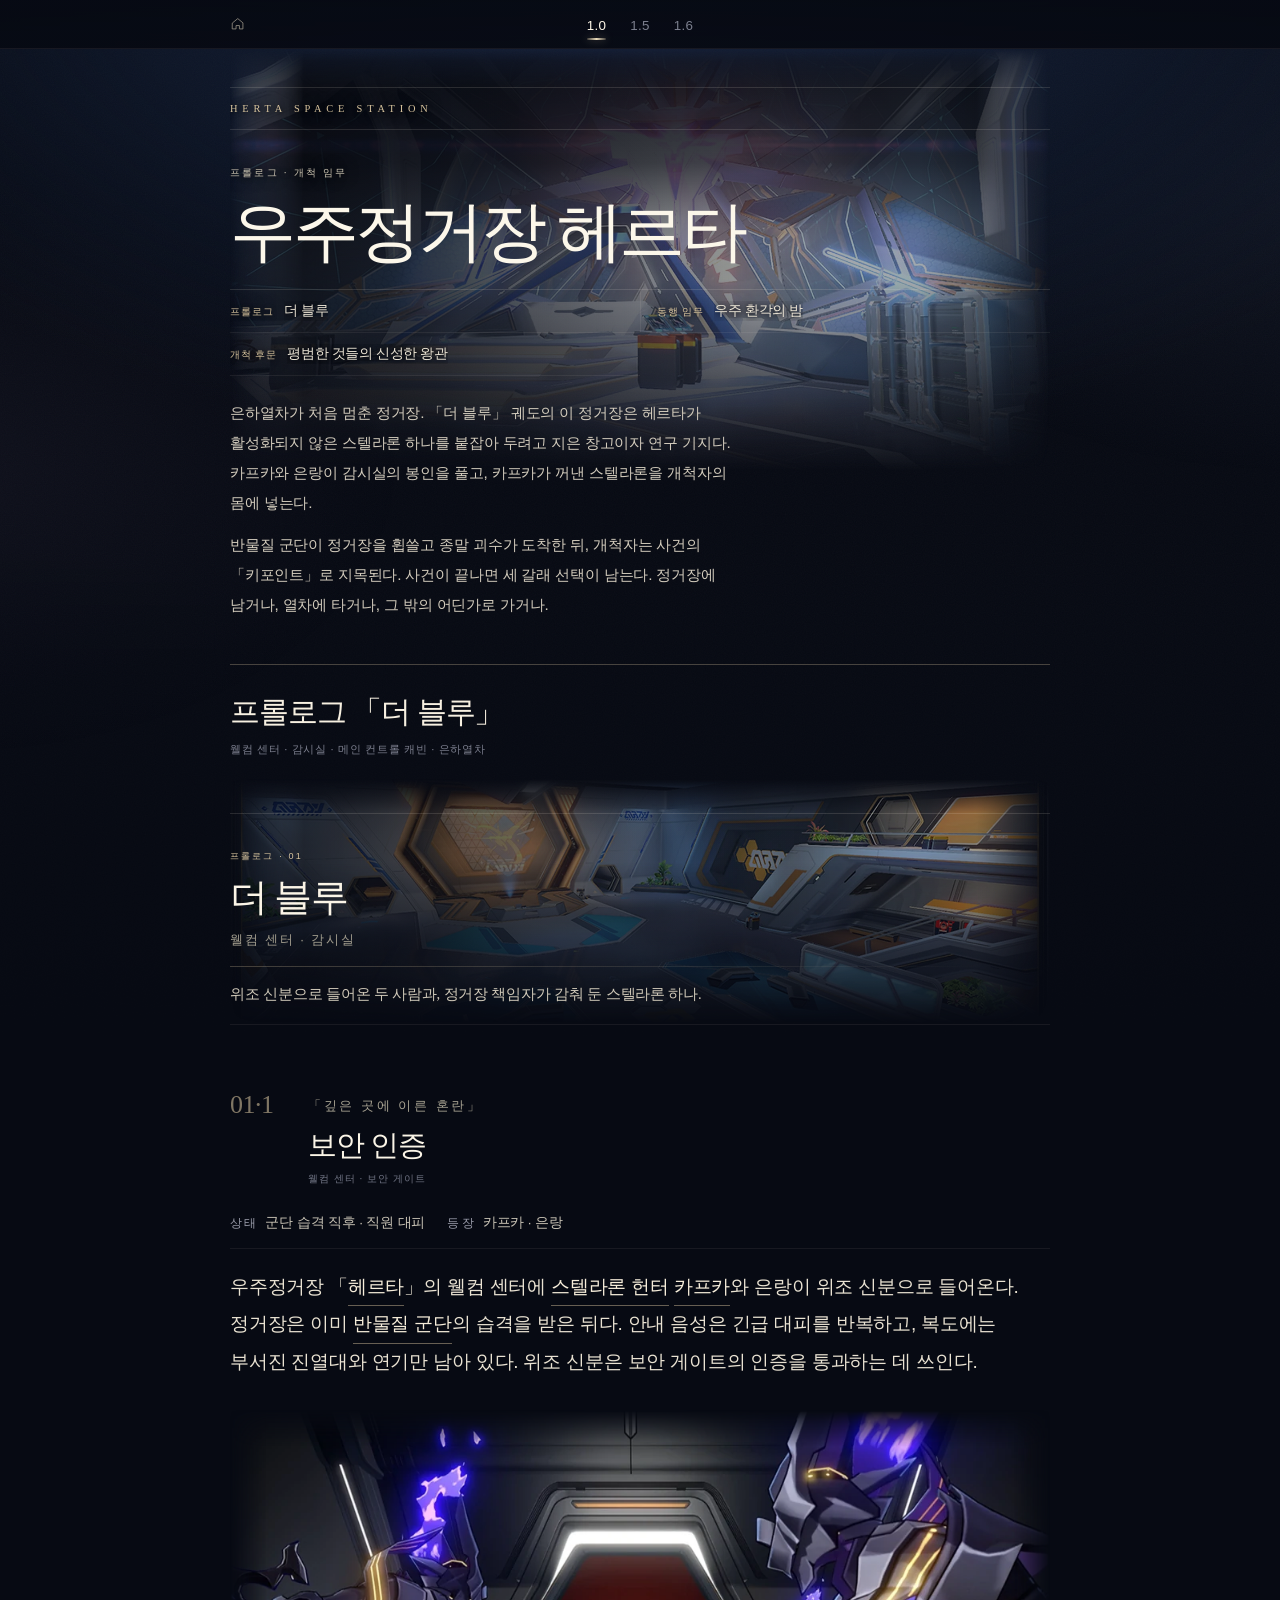
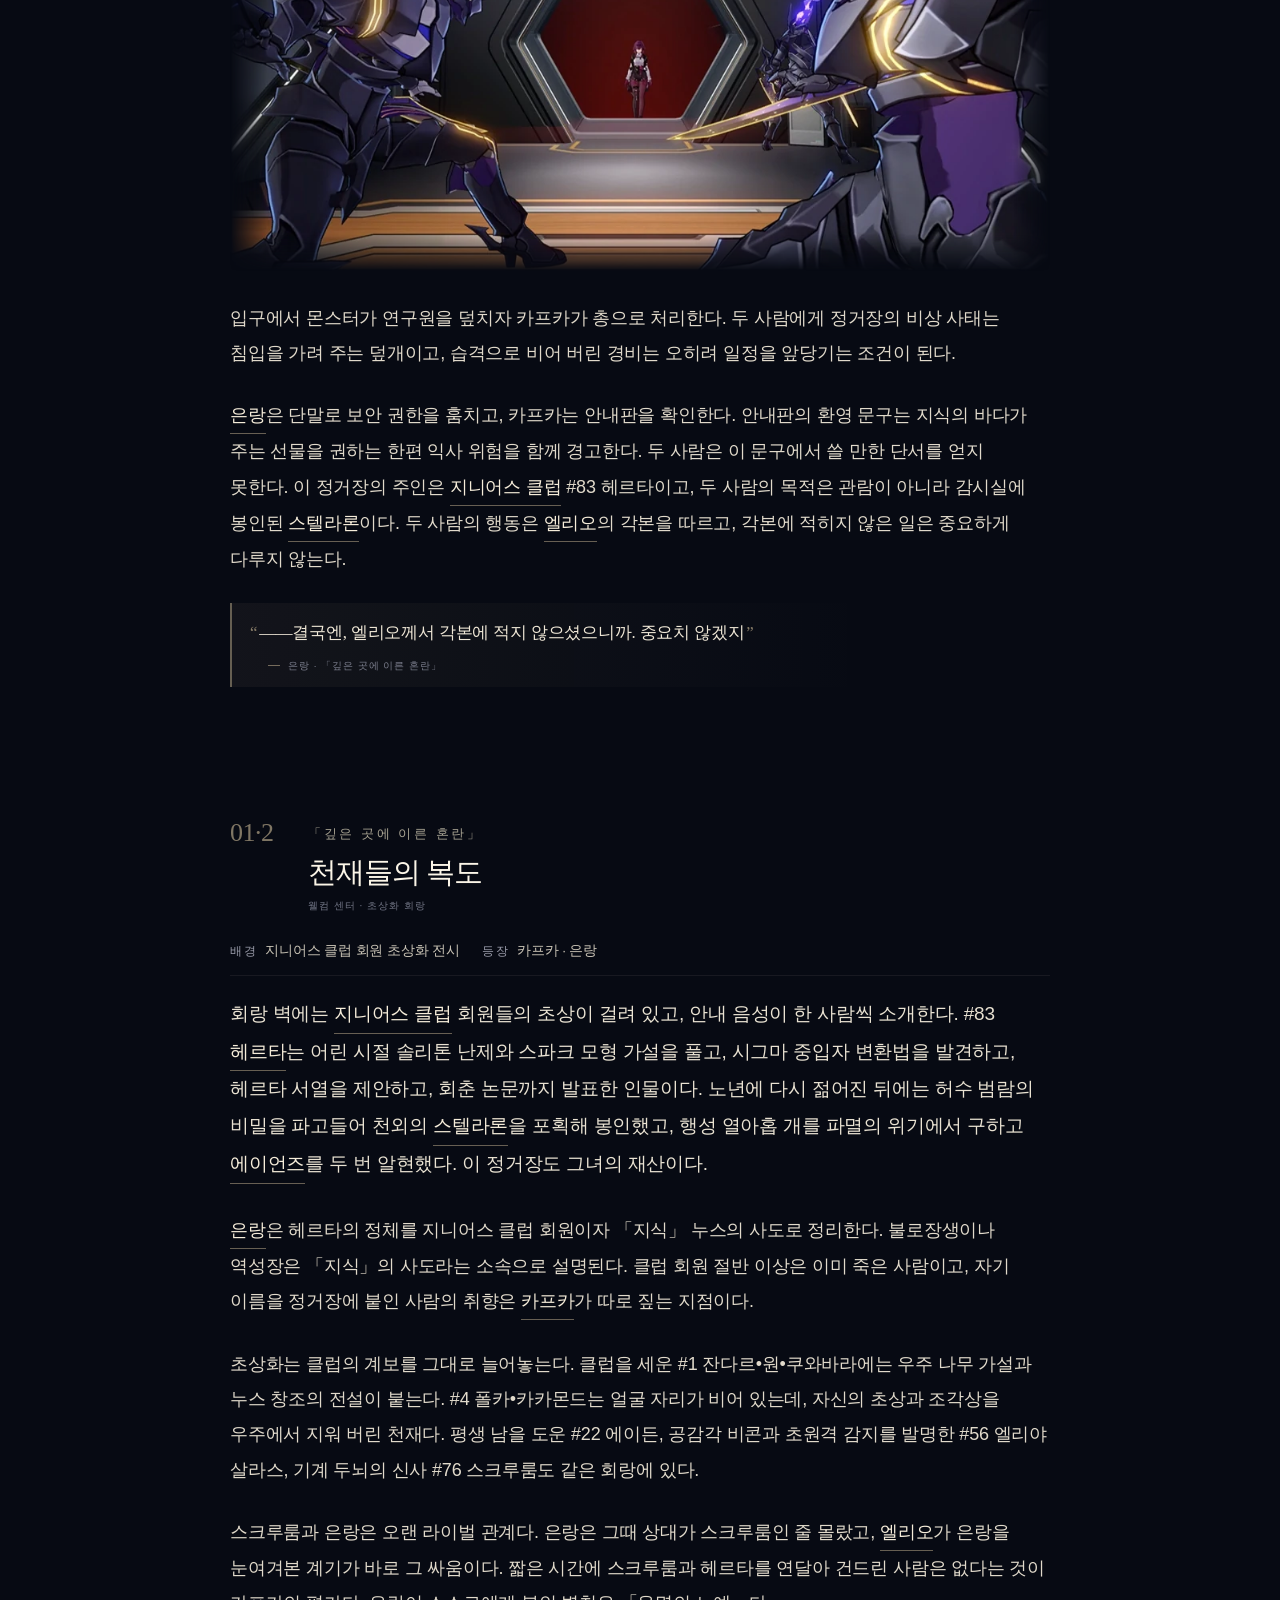
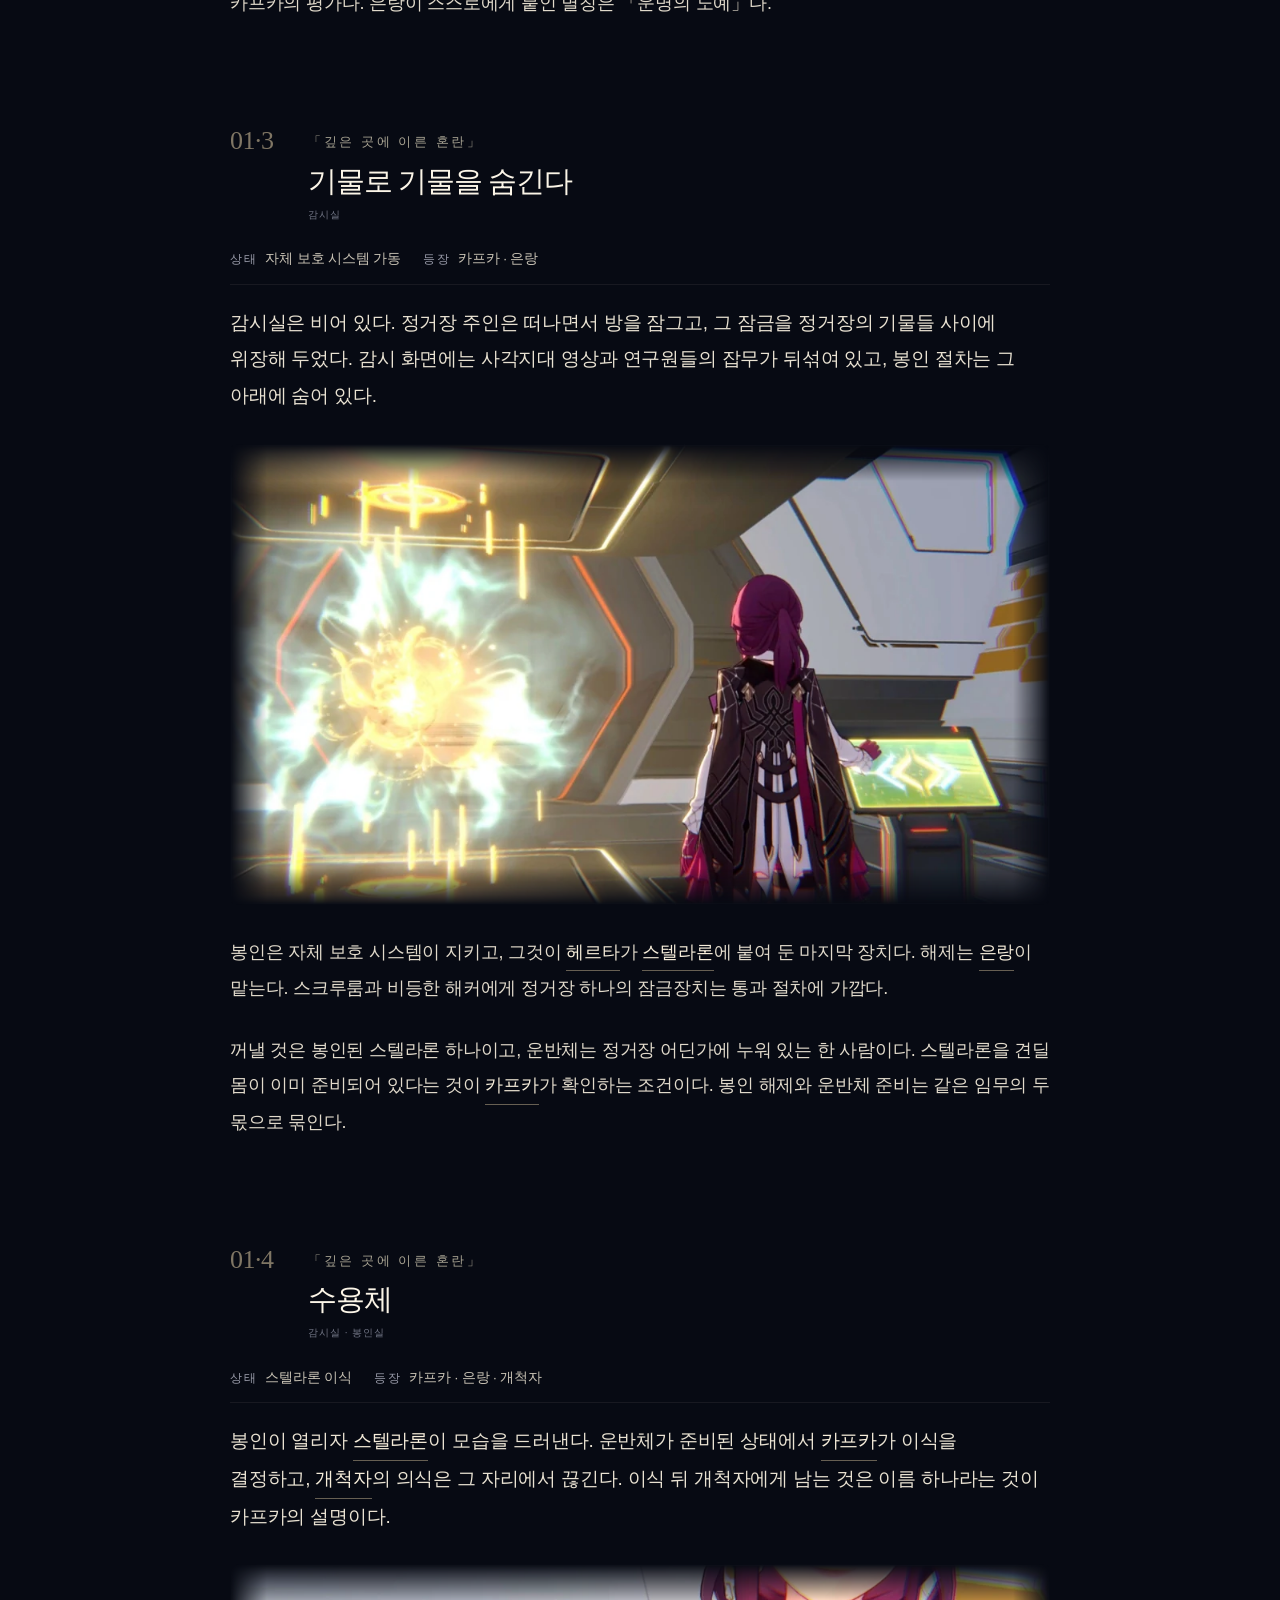
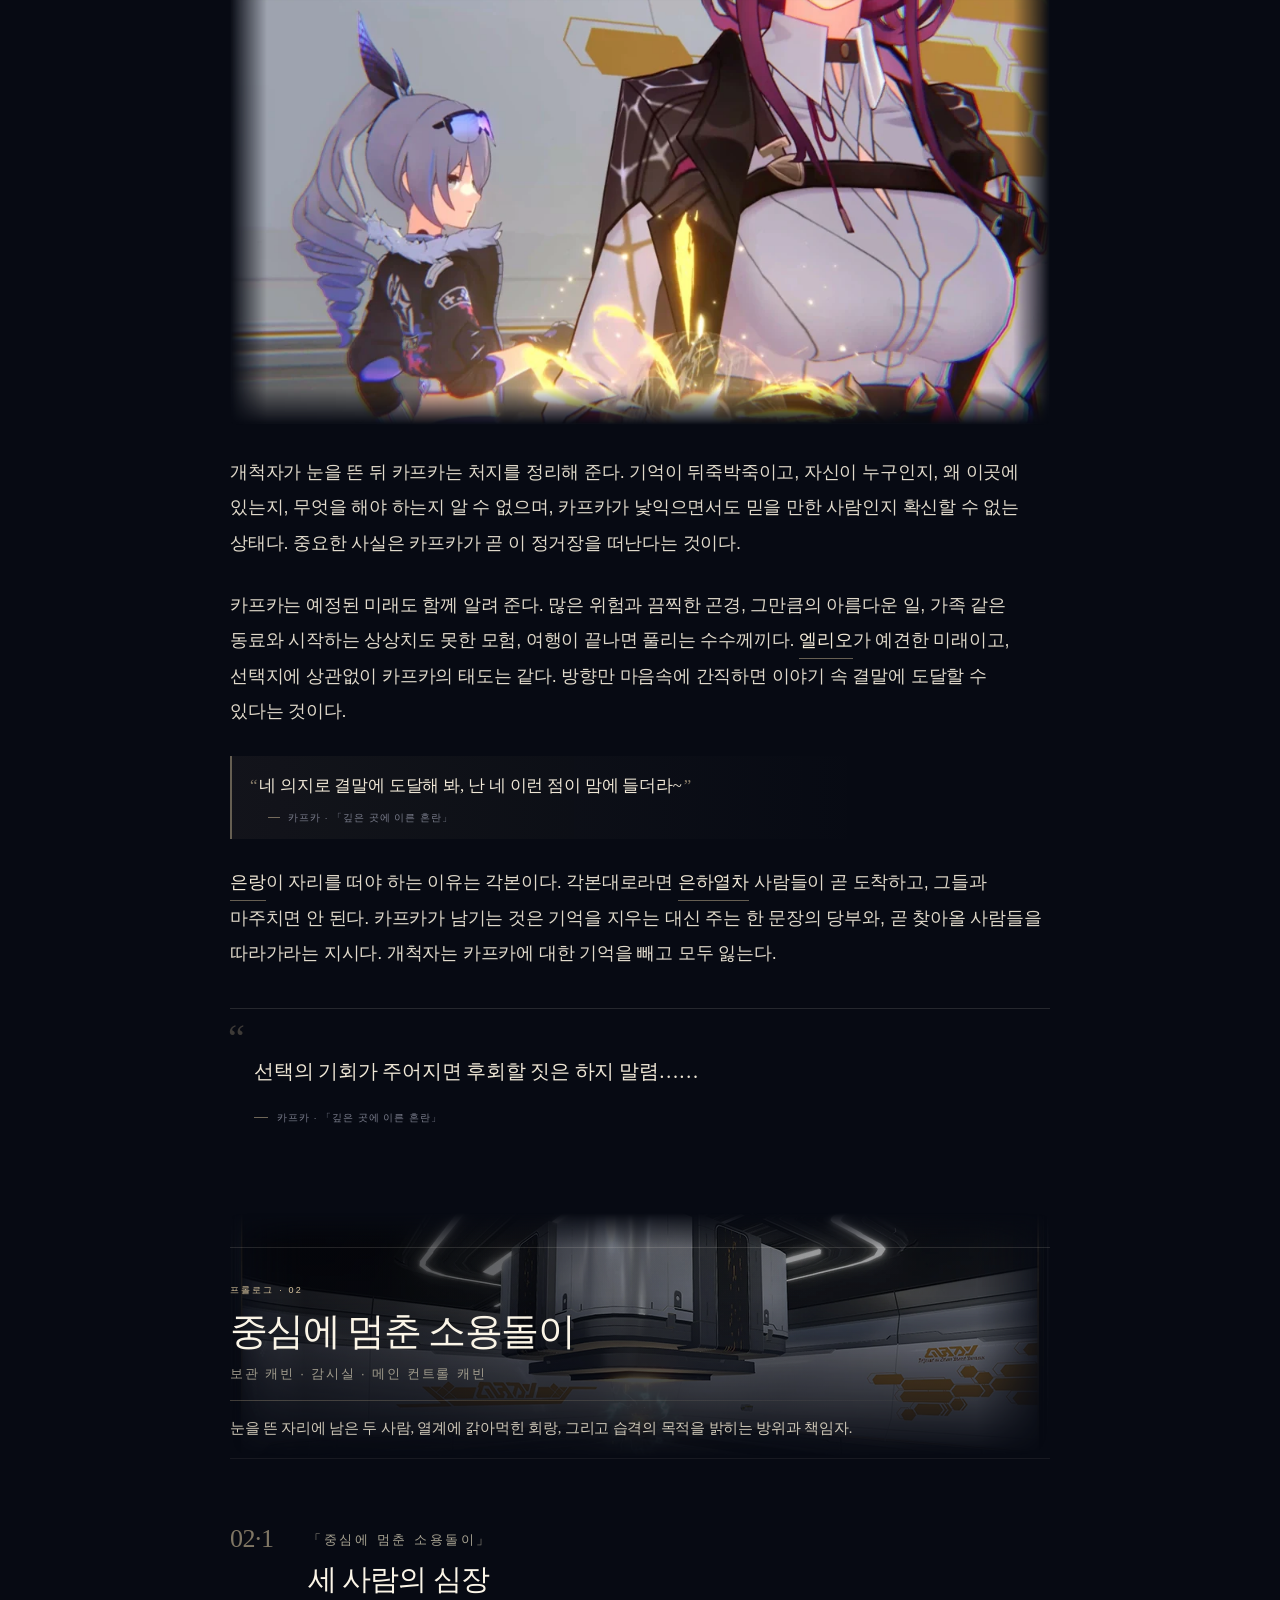
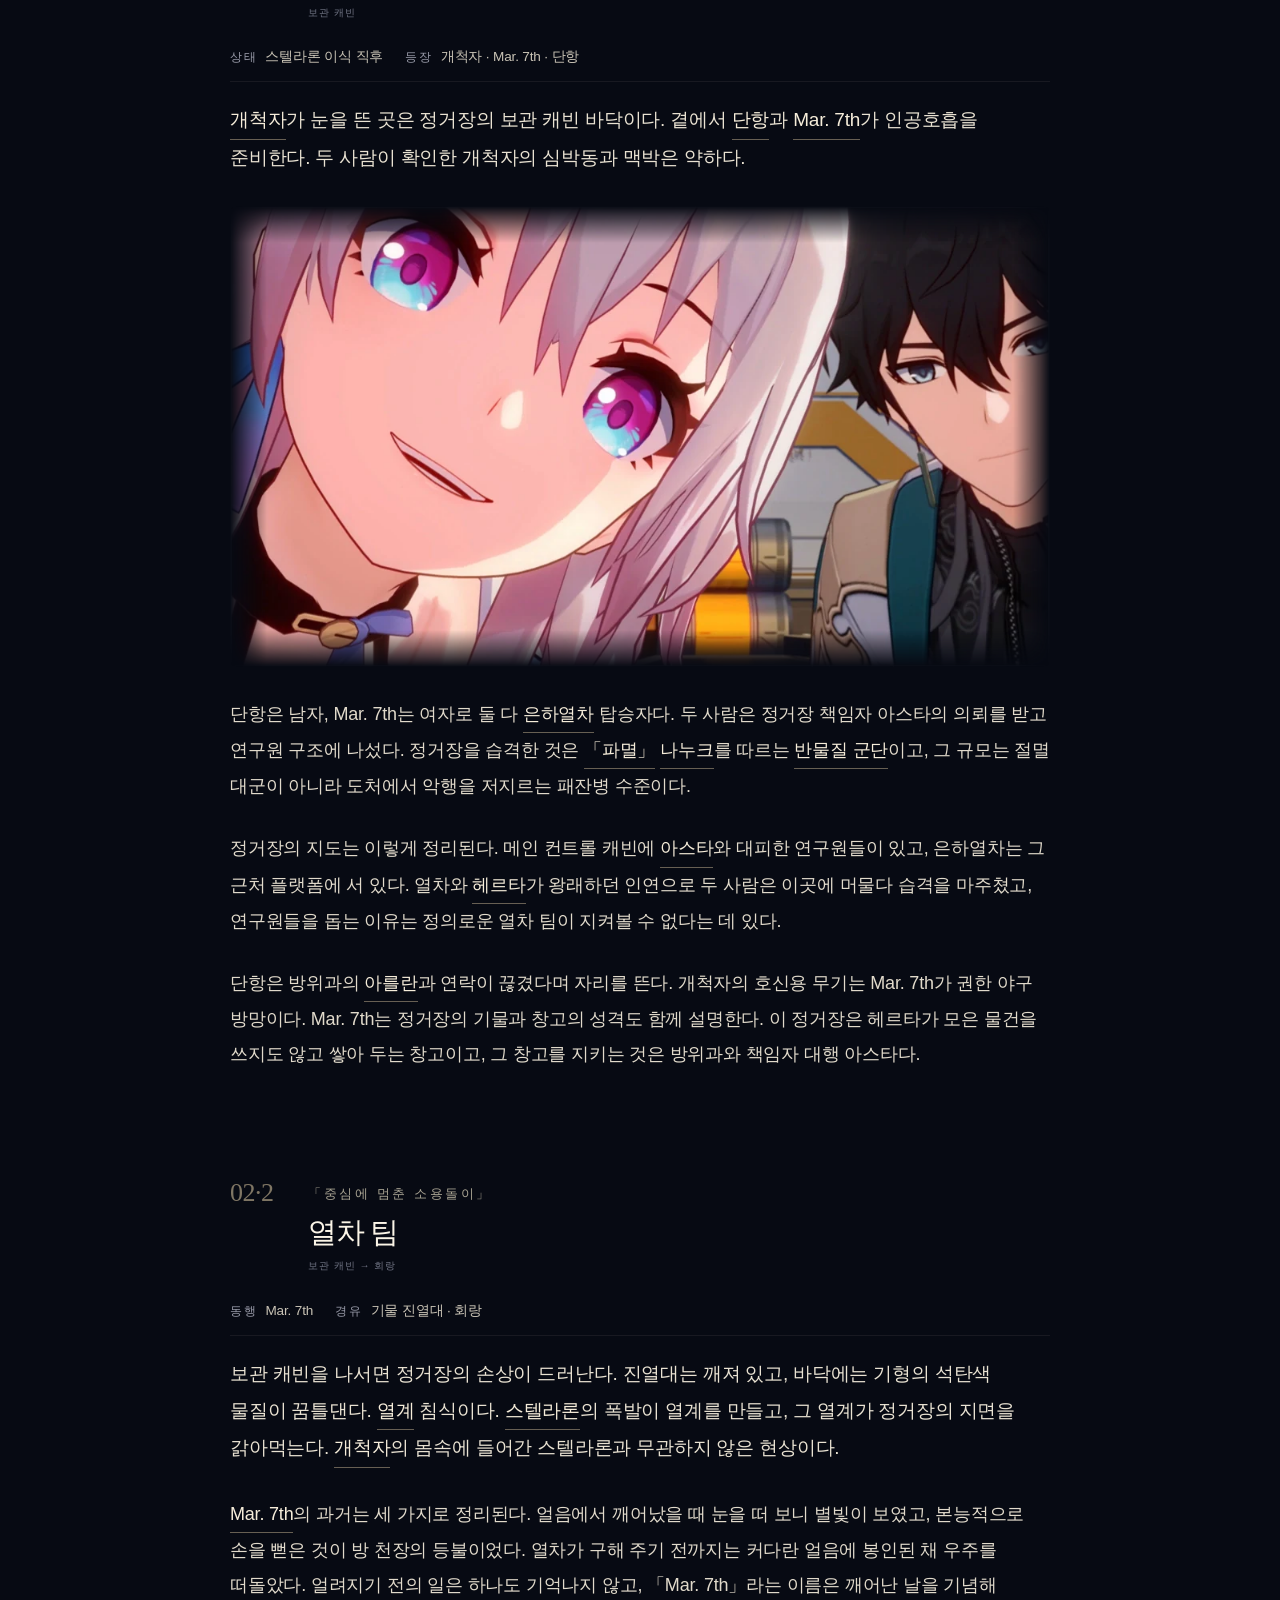
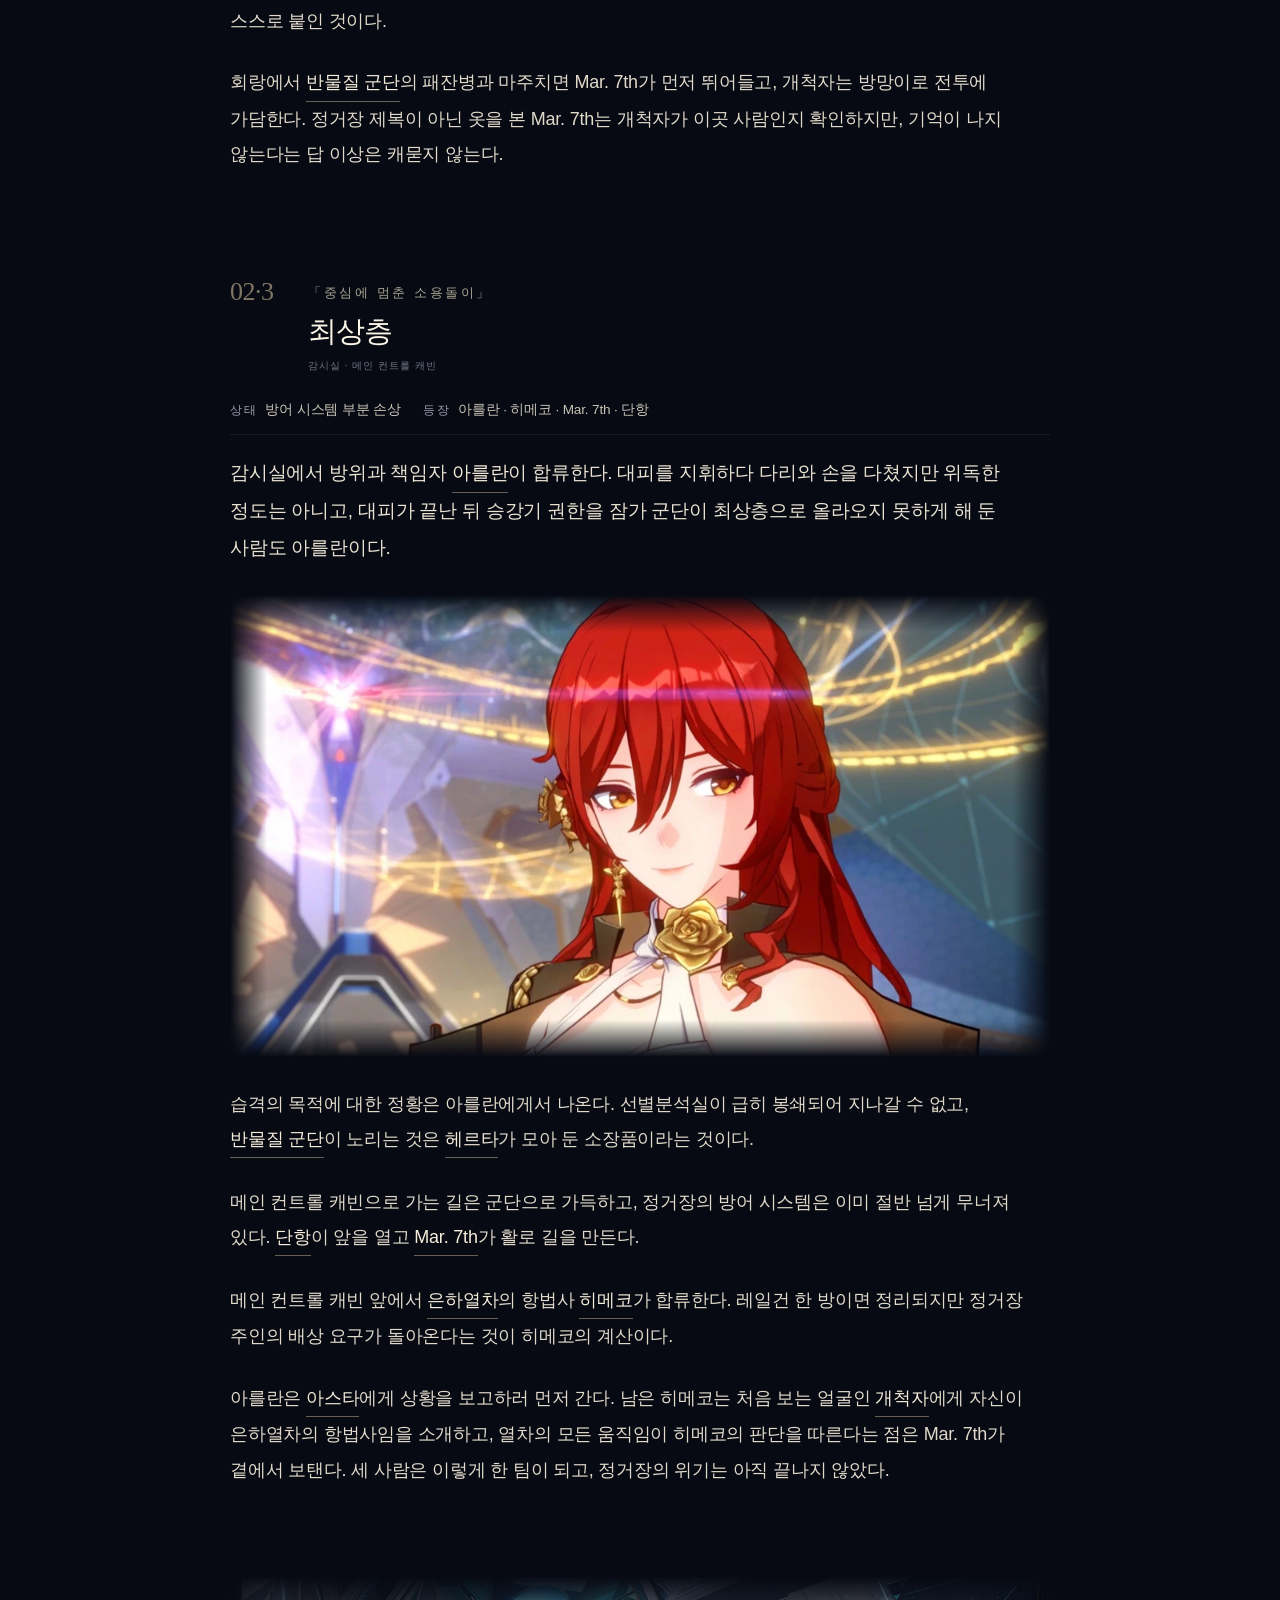
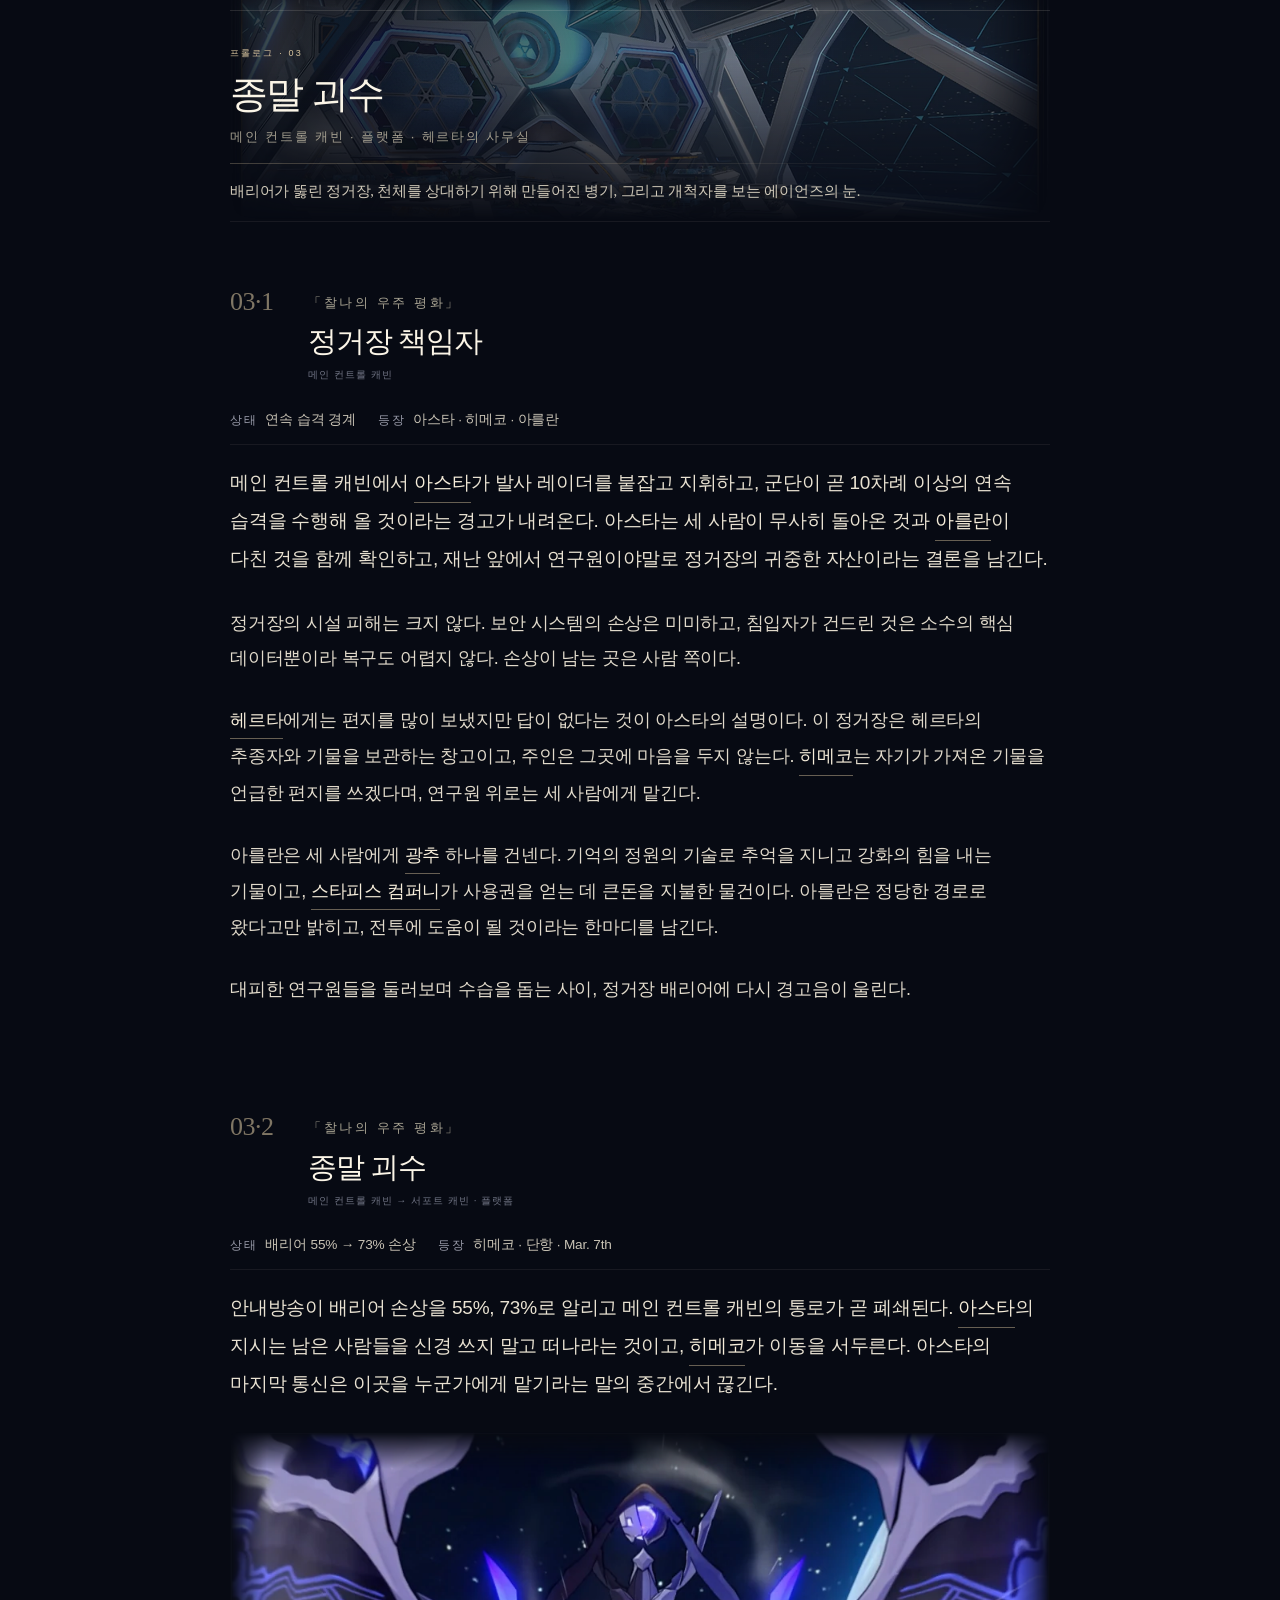
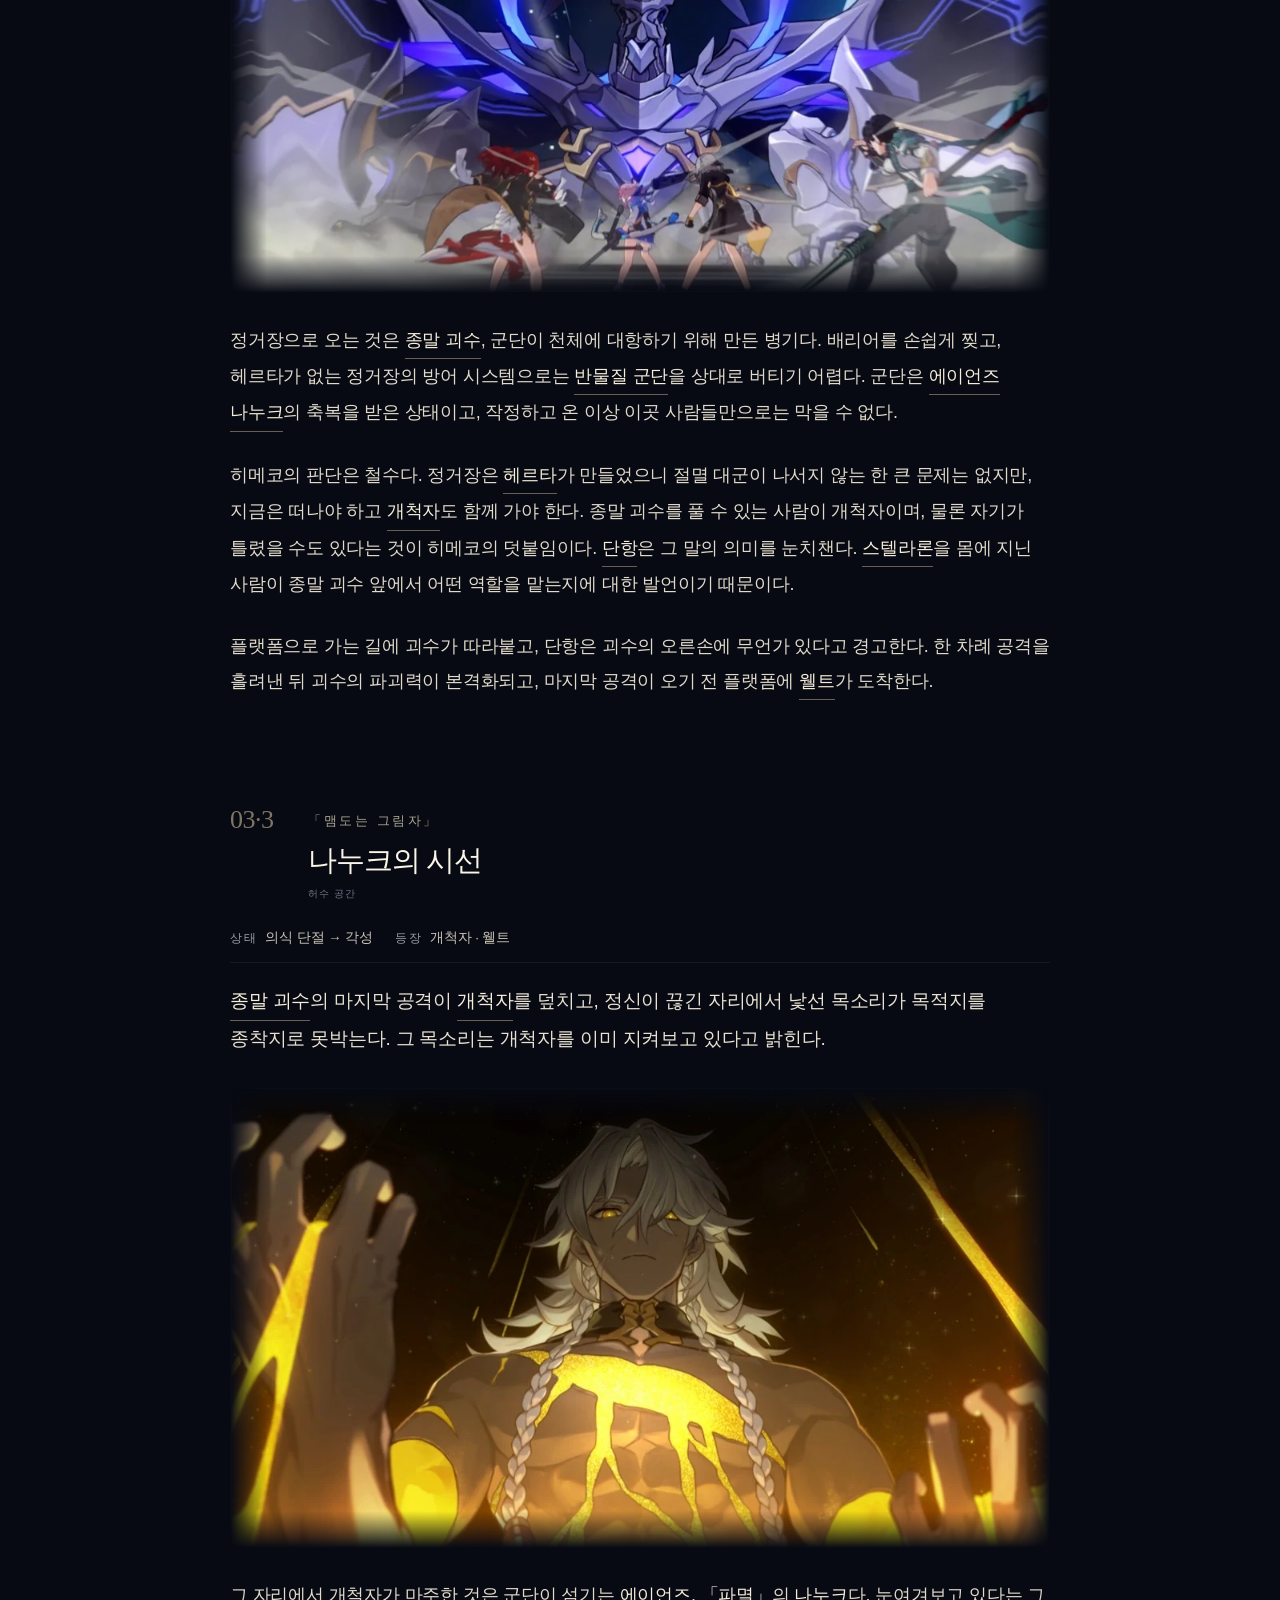
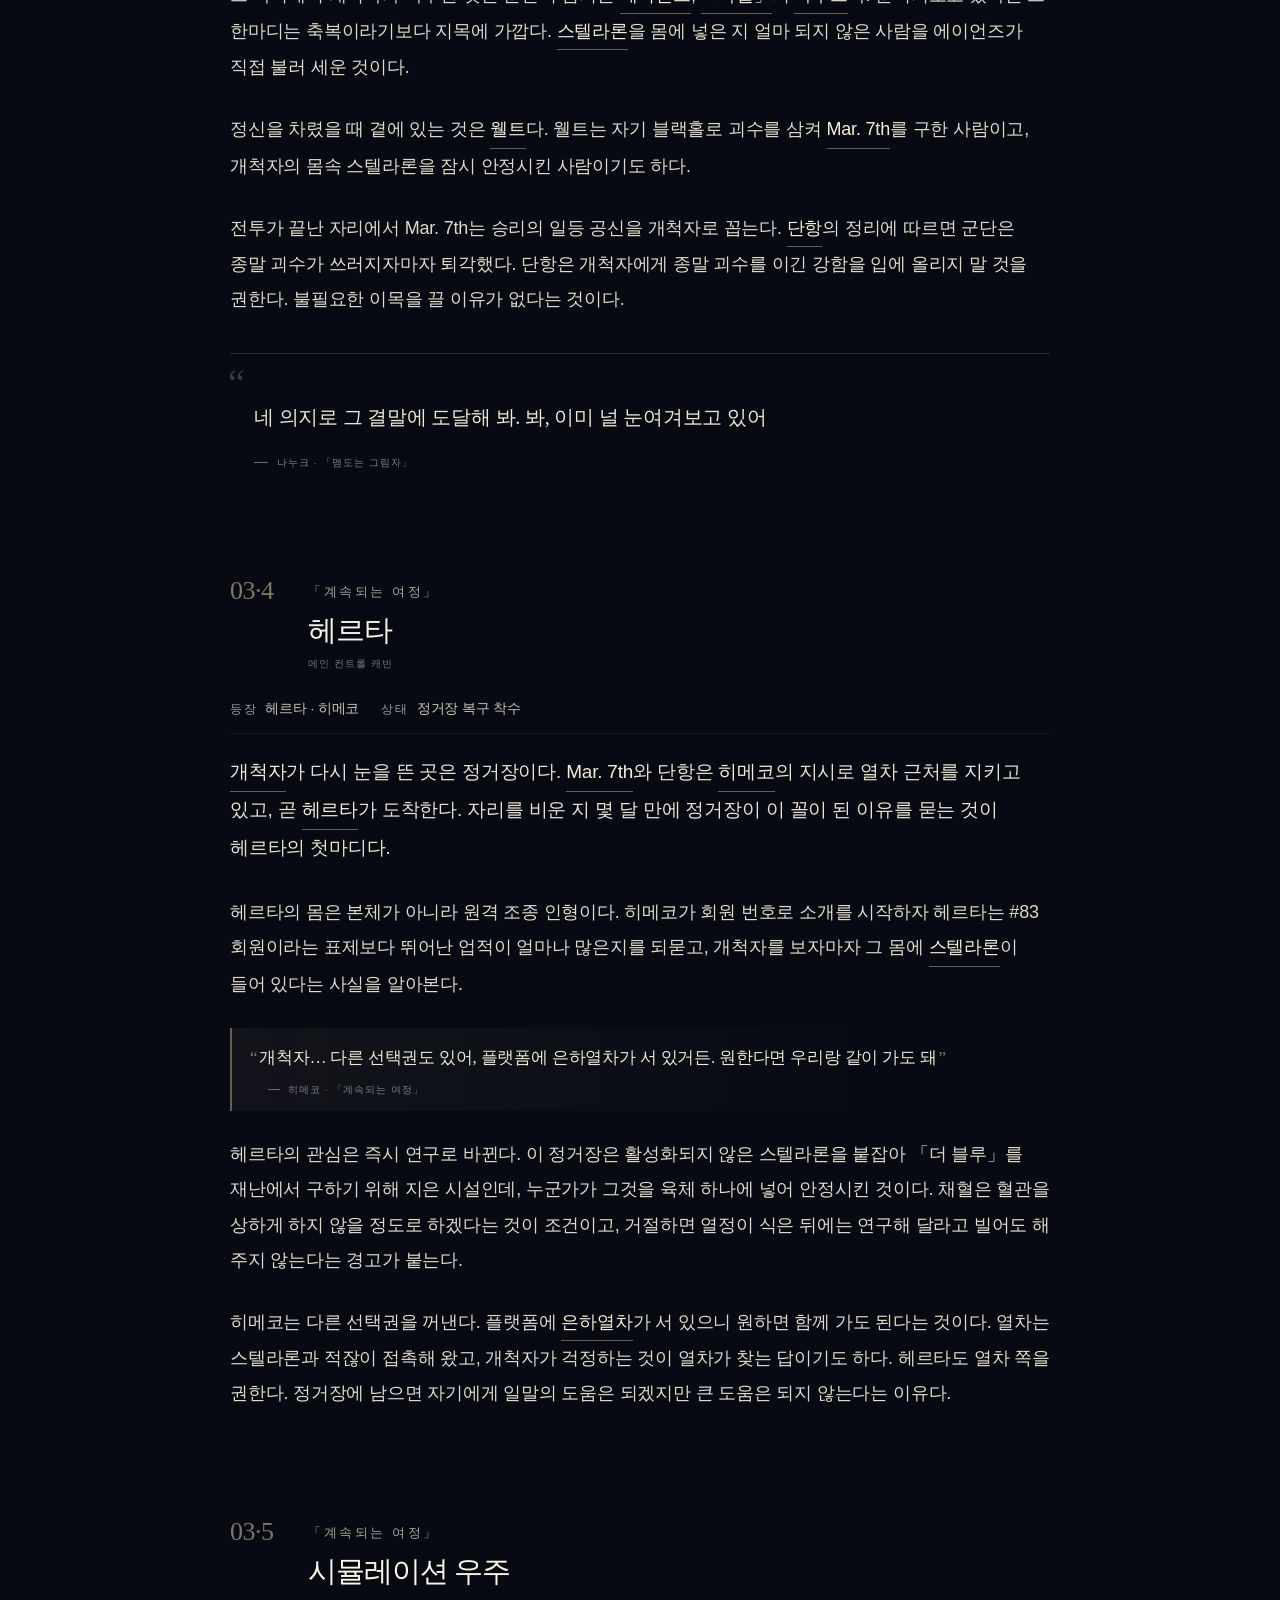
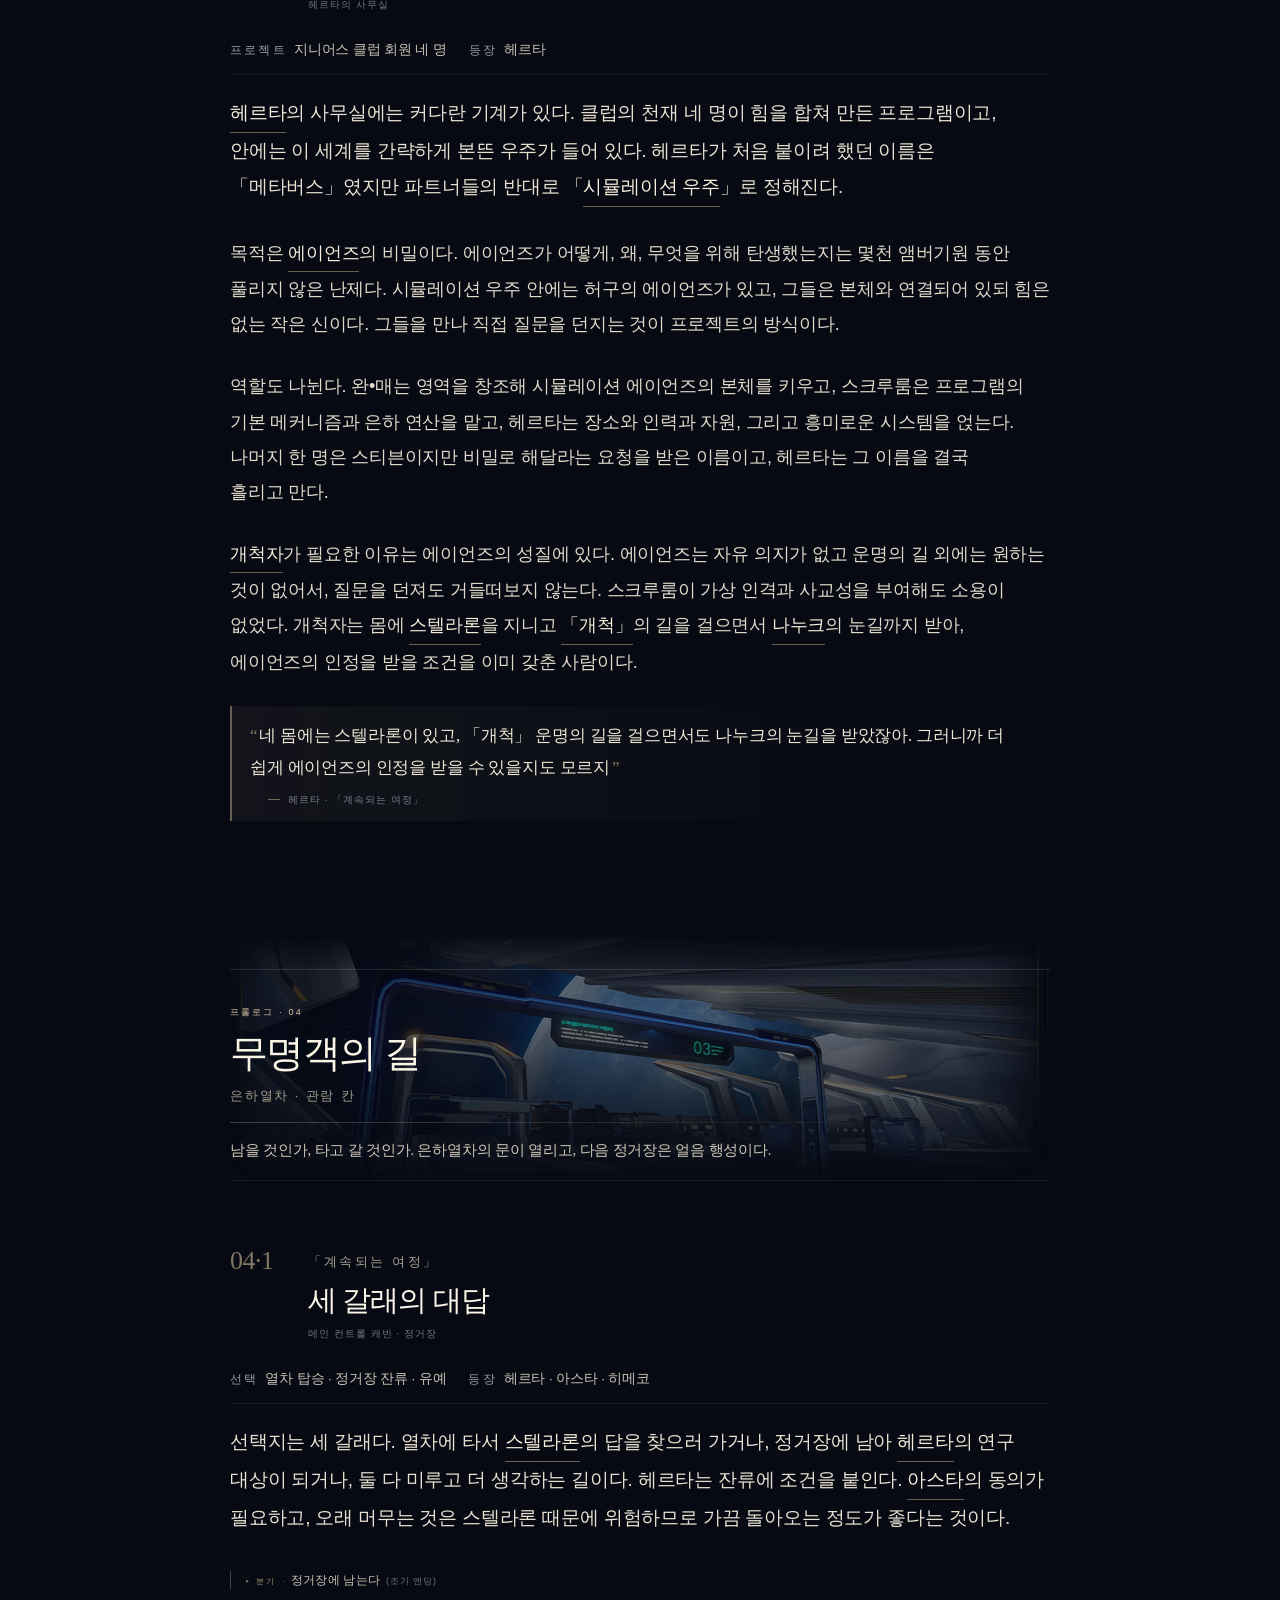
==== commit 28b42c65: "v39: 버전 매칭 전수 교정 — 나부 1.0 복원(1.0·1.2·1.3·1.5), 헤르타 1.5 동행 임무 분리(1.0·1.5·1.6), 인용 출처·개수 정리" ====
--- a/herta/index.html
+++ b/herta/index.html
@@ -4,7 +4,7 @@
 <meta charset="utf-8">
 <meta name="viewport" content="width=device-width,initial-scale=1,viewport-fit=cover">
 <meta name="color-scheme" content="dark">
-<title>우주정거장 헤르타 · 프롤로그 · 개척 후문</title>
+<title>우주정거장 헤르타 · 프롤로그 · 동행 임무 · 개척 후문</title>
 <meta name="description" content="우주정거장 헤르타의 프롤로그 네 장과 개척 후문 — 장면별 본문, 원문 대사, 인물·개념 카드.">
 <link rel="icon" href="data:image/svg+xml,%3Csvg%20xmlns='http://www.w3.org/2000/svg'%20viewBox='0%200%2032%2032'%3E%3Crect%20width='32'%20height='32'%20fill='%23070a13'/%3E%3Cpath%20d='M16%205.5l2.6%207.4%207.4%202.6-7.4%202.6-2.6%207.4-2.6-7.4L5.5%2015.5l7.4-2.6z'%20fill='none'%20stroke='%23d8c49e'%20stroke-width='1.3'/%3E%3C/svg%3E">
 <style>
@@ -2266,7 +2266,7 @@
 </style>
 </head>
 <body>
-<div class="topbar"><div class="topbar-in"><a class="tb-home" href="../" aria-label="홈 — 전체 목차"><svg viewBox="0 0 24 24" aria-hidden="true"><path d="M4 10.6 12 4l8 6.6V20h-5.4v-5.2h-5.2V20H4z"/></svg></a><div class="pgr" role="tablist" aria-label="막 선택"><span class="pgr-ind" aria-hidden="true"></span><button type="button" role="tab" data-v="1.0" aria-controls="b10" aria-selected="true" tabindex="0">1.0</button><button type="button" role="tab" data-v="1.6" aria-controls="b16" aria-selected="false" tabindex="-1">1.6</button></div></div></div>
+<div class="topbar"><div class="topbar-in"><a class="tb-home" href="../" aria-label="홈 — 전체 목차"><svg viewBox="0 0 24 24" aria-hidden="true"><path d="M4 10.6 12 4l8 6.6V20h-5.4v-5.2h-5.2V20H4z"/></svg></a><div class="pgr" role="tablist" aria-label="막 선택"><span class="pgr-ind" aria-hidden="true"></span><button type="button" role="tab" data-v="1.0" aria-controls="b10" aria-selected="true" tabindex="0">1.0</button><button type="button" role="tab" data-v="1.5" aria-controls="b15" aria-selected="false" tabindex="-1">1.5</button><button type="button" role="tab" data-v="1.6" aria-controls="b16" aria-selected="false" tabindex="-1">1.6</button></div></div></div>
 <div class="wrap">
 <header class="hero">
   <div class="hart" aria-hidden="true"><img src="assets/art-cover.webp" alt="" width="1500" height="750" fetchpriority="high"></div>
@@ -2274,21 +2274,26 @@
   <p class="kick">프롤로그 · 개척 임무</p>
   <h1>우주정거장 헤르타</h1>
   <div class="acts">
-<div class="act"><span class="act-n">프롤로그</span><span class="act-t">더 블루</span></div><div class="act"><span class="act-n">개척 후문</span><span class="act-t">평범한 것들의 신성한 왕관</span></div>
+<div class="act"><span class="act-n">프롤로그</span><span class="act-t">더 블루</span></div><div class="act"><span class="act-n">동행 임무</span><span class="act-t">우주 환각의 밤</span></div><div class="act"><span class="act-n">개척 후문</span><span class="act-t">평범한 것들의 신성한 왕관</span></div>
   </div>
 <p class="lede">은하열차가 처음 멈춘 정거장. 「더 블루」 궤도의 이 정거장은 헤르타가 활성화되지 않은 스텔라론 하나를 붙잡아 두려고 지은 창고이자 연구 기지다. 카프카와 은랑이 감시실의 봉인을 풀고, 카프카가 꺼낸 스텔라론을 개척자의 몸에 넣는다.</p><p class="lede">반물질 군단이 정거장을 휩쓸고 종말 괴수가 도착한 뒤, 개척자는 사건의 「키포인트」로 지목된다. 사건이 끝나면 세 갈래 선택이 남는다. 정거장에 남거나, 열차에 타거나, 그 밖의 어딘가로 가거나.</p>
 </header>
 <main>
 <div class="actview" id="actview">
-<section class="vp act-block" id="v-10" data-act="1.0" data-rank="0" aria-label="프롤로그 더 블루">
+<section class="vp act-block" id="v-10" data-act="1.0" data-rank="0" aria-label="프롤로그 「더 블루」">
   <header class="vp-h"><h2 class="vp-t">프롤로그 「더 블루」</h2><p class="vp-s">웰컴 센터 · 감시실 · 메인 컨트롤 캐빈 · 은하열차</p></header>
-<section class="chap" id="h01"><div class="chead"><div class="aart" aria-hidden="true"><img src="assets/art-01.webp" alt="" width="1500" height="750" fetchpriority="high"></div><div class="vopen" id="h01-h"><span class="vopen-k">프롤로그 · 01</span><h2 class="vopen-t">더 블루</h2><span class="vopen-s">웰컴 센터 · 감시실</span><i class="vopen-r" aria-hidden="true"></i></div><p class="ch-lede">위조 신분으로 들어온 두 사람과, 정거장 책임자가 감춰 둔 스텔라론 하나.</p></div><section class="beat" id="h01-s1"><header class="bt-head"><b class="bt-n">01·1</b><div class="bt-tx"><p class="bt-k">「깊은 곳에 이른 혼란」</p><h3 class="bt-t">보안 인증</h3><p class="bt-p">웰컴 센터 · 보안 게이트</p></div></header><dl class="meta"><div><dt>상태</dt><dd>군단 습격 직후 · 직원 대피</dd></div><div><dt>등장</dt><dd>카프카 · 은랑</dd></div></dl><div class="prose lead"><p id="h01-s1-p1">우주정거장 「<button class="kw" type="button" data-k="herta" aria-haspopup="dialog">헤르타</button>」의 웰컴 센터에 <button class="kw" type="button" data-k="hunter" aria-haspopup="dialog">스텔라론 헌터</button> <button class="kw" type="button" data-k="kafka" aria-haspopup="dialog">카프카</button>와 은랑이 위조 신분으로 들어온다. 정거장은 이미 <button class="kw" type="button" data-k="legion" aria-haspopup="dialog">반물질 군단</button>의 습격을 받은 뒤다. 안내 음성은 긴급 대피를 반복하고, 복도에는 부서진 진열대와 연기만 남아 있다. 위조 신분은 보안 게이트의 인증을 통과하는 데 쓰인다.</p></div><figure class="still"><div class="still-f"><img src="assets/stills/still-01-1.webp" alt="웰컴 센터 복도에서 반물질 군단과 마주선 카프카와 은랑" width="1024" height="576" decoding="async"></div></figure><div class="prose rest"><p id="h01-s1-p2">입구에서 몬스터가 연구원을 덮치자 카프카가 총으로 처리한다. 두 사람에게 정거장의 비상 사태는 침입을 가려 주는 덮개이고, 습격으로 비어 버린 경비는 오히려 일정을 앞당기는 조건이 된다.</p><p id="h01-s1-p3"><button class="kw" type="button" data-k="silverwolf" aria-haspopup="dialog">은랑</button>은 단말로 보안 권한을 훔치고, 카프카는 안내판을 확인한다. 안내판의 환영 문구는 지식의 바다가 주는 선물을 권하는 한편 익사 위험을 함께 경고한다. 두 사람은 이 문구에서 쓸 만한 단서를 얻지 못한다. 이 정거장의 주인은 <button class="kw" type="button" data-k="genius" aria-haspopup="dialog">지니어스 클럽</button> #83 헤르타이고, 두 사람의 목적은 관람이 아니라 감시실에 봉인된 <button class="kw" type="button" data-k="stellaron" aria-haspopup="dialog">스텔라론</button>이다. 두 사람의 행동은 <button class="kw" type="button" data-k="elio" aria-haspopup="dialog">엘리오</button>의 각본을 따르고, 각본에 적히지 않은 일은 중요하게 다루지 않는다.</p></div><figure class="dq" id="h01-s1-q1"><blockquote><p>——결국엔, 엘리오께서 각본에 적지 않으셨으니까. 중요치 않겠지</p></blockquote><figcaption>은랑 · 「깊은 곳에 이른 혼란」</figcaption></figure><figure class="pull" id="h01-s1-pull"><blockquote><p>뒷바라지는 내 일이 아니야. 어떻게 생각해, 카프카?</p></blockquote><figcaption>은랑 · 「깊은 곳에 이른 혼란」</figcaption></figure></section><section class="beat" id="h01-s2"><header class="bt-head"><b class="bt-n">01·2</b><div class="bt-tx"><p class="bt-k">「깊은 곳에 이른 혼란」</p><h3 class="bt-t">천재들의 복도</h3><p class="bt-p">웰컴 센터 · 초상화 회랑</p></div></header><dl class="meta"><div><dt>배경</dt><dd>지니어스 클럽 회원 초상화 전시</dd></div><div><dt>등장</dt><dd>카프카 · 은랑</dd></div></dl><div class="prose lead"><p id="h01-s2-p1">회랑 벽에는 <button class="kw" type="button" data-k="genius" aria-haspopup="dialog">지니어스 클럽</button> 회원들의 초상이 걸려 있고, 안내 음성이 한 사람씩 소개한다. #83 <button class="kw" type="button" data-k="herta" aria-haspopup="dialog">헤르타</button>는 어린 시절 솔리톤 난제와 스파크 모형 가설을 풀고, 시그마 중입자 변환법을 발견하고, 헤르타 서열을 제안하고, 회춘 논문까지 발표한 인물이다. 노년에 다시 젊어진 뒤에는 허수 범람의 비밀을 파고들어 천외의 <button class="kw" type="button" data-k="stellaron" aria-haspopup="dialog">스텔라론</button>을 포획해 봉인했고, 행성 열아홉 개를 파멸의 위기에서 구하고 <button class="kw" type="button" data-k="aeon" aria-haspopup="dialog">에이언즈</button>를 두 번 알현했다. 이 정거장도 그녀의 재산이다.</p></div><div class="prose rest"><p id="h01-s2-p2"><button class="kw" type="button" data-k="silverwolf" aria-haspopup="dialog">은랑</button>은 헤르타의 정체를 지니어스 클럽 회원이자 「지식」 누스의 사도로 정리한다. 불로장생이나 역성장은 「지식」의 사도라는 소속으로 설명된다. 클럽 회원 절반 이상은 이미 죽은 사람이고, 자기 이름을 정거장에 붙인 사람의 취향은 <button class="kw" type="button" data-k="kafka" aria-haspopup="dialog">카프카</button>가 따로 짚는 지점이다.</p></div><figure class="dq" id="h01-s2-q1"><blockquote><p>「지니어스 클럽」 사람이고 「지식」 누스의 사도잖아. 불로장생에 나이를 거꾸로 먹는대도 문제될 건 없지</p></blockquote><figcaption>은랑 · 「깊은 곳에 이른 혼란」</figcaption></figure><div class="prose rest"><p id="h01-s2-p3">초상화는 클럽의 계보를 그대로 늘어놓는다. 클럽을 세운 #1 잔다르•원•쿠와바라에는 우주 나무 가설과 누스 창조의 전설이 붙는다. #4 폴카•카카몬드는 얼굴 자리가 비어 있는데, 자신의 초상과 조각상을 우주에서 지워 버린 천재다. 평생 남을 도운 #22 에이든, 공감각 비콘과 초원격 감지를 발명한 #56 엘리야 살라스, 기계 두뇌의 신사 #76 스크루룸도 같은 회랑에 있다.</p><p id="h01-s2-p4">스크루룸과 은랑은 오랜 라이벌 관계다. 은랑은 그때 상대가 스크루룸인 줄 몰랐고, <button class="kw" type="button" data-k="elio" aria-haspopup="dialog">엘리오</button>가 은랑을 눈여겨본 계기가 바로 그 싸움이다. 짧은 시간에 스크루룸과 헤르타를 연달아 건드린 사람은 없다는 것이 카프카의 평가다. 은랑이 스스로에게 붙인 별칭은 「운명의 노예」다.</p></div><figure class="pull" id="h01-s2-pull"><blockquote><p>재밌네, 역시 지니어스 클럽 사람다워</p></blockquote><figcaption>카프카 · 「깊은 곳에 이른 혼란」</figcaption></figure></section><section class="beat" id="h01-s3"><header class="bt-head"><b class="bt-n">01·3</b><div class="bt-tx"><p class="bt-k">「깊은 곳에 이른 혼란」</p><h3 class="bt-t">기물로 기물을 숨긴다</h3><p class="bt-p">감시실</p></div></header><dl class="meta"><div><dt>상태</dt><dd>자체 보호 시스템 가동</dd></div><div><dt>등장</dt><dd>카프카 · 은랑</dd></div></dl><div class="prose lead"><p id="h01-s3-p1">감시실은 비어 있다. 정거장 주인은 떠나면서 방을 잠그고, 그 잠금을 정거장의 기물들 사이에 위장해 두었다. 감시 화면에는 사각지대 영상과 연구원들의 잡무가 뒤섞여 있고, 봉인 절차는 그 아래에 숨어 있다.</p></div><figure class="still"><div class="still-f"><img src="assets/stills/still-01-3.webp" alt="감시실의 봉인 앞에 선 카프카, 화면을 채운 빛" width="1024" height="576" decoding="async"></div></figure><div class="prose rest"><p id="h01-s3-p2">봉인은 자체 보호 시스템이 지키고, 그것이 <button class="kw" type="button" data-k="herta" aria-haspopup="dialog">헤르타</button>가 <button class="kw" type="button" data-k="stellaron" aria-haspopup="dialog">스텔라론</button>에 붙여 둔 마지막 장치다. 해제는 <button class="kw" type="button" data-k="silverwolf" aria-haspopup="dialog">은랑</button>이 맡는다. 스크루룸과 비등한 해커에게 정거장 하나의 잠금장치는 통과 절차에 가깝다.</p></div><figure class="dq" id="h01-s3-q1"><blockquote><p>자체 보호 시스템이 있어…. 헤르타에게도 「스텔라론」은 특별한 소장품인가 봐</p></blockquote><figcaption>은랑 · 「깊은 곳에 이른 혼란」</figcaption></figure><div class="prose rest"><p id="h01-s3-p3">꺼낼 것은 봉인된 스텔라론 하나이고, 운반체는 정거장 어딘가에 누워 있는 한 사람이다. 스텔라론을 견딜 몸이 이미 준비되어 있다는 것이 <button class="kw" type="button" data-k="kafka" aria-haspopup="dialog">카프카</button>가 확인하는 조건이다. 봉인 해제와 운반체 준비는 같은 임무의 두 몫으로 묶인다.</p></div><figure class="dq" id="h01-s3-q2"><blockquote><p>좋아, 그럼 운반체 준비도 부탁할게~</p></blockquote><figcaption>카프카 · 「깊은 곳에 이른 혼란」</figcaption></figure></section><section class="beat" id="h01-s4"><header class="bt-head"><b class="bt-n">01·4</b><div class="bt-tx"><p class="bt-k">「깊은 곳에 이른 혼란」</p><h3 class="bt-t">수용체</h3><p class="bt-p">감시실 · 봉인실</p></div></header><dl class="meta"><div><dt>상태</dt><dd>스텔라론 이식</dd></div><div><dt>등장</dt><dd>카프카 · 은랑 · 개척자</dd></div></dl><div class="prose lead"><p id="h01-s4-p1">봉인이 열리자 <button class="kw" type="button" data-k="stellaron" aria-haspopup="dialog">스텔라론</button>이 모습을 드러낸다. 운반체가 준비된 상태에서 <button class="kw" type="button" data-k="kafka" aria-haspopup="dialog">카프카</button>가 이식을 결정하고, <button class="kw" type="button" data-k="trailblazer" aria-haspopup="dialog">개척자</button>의 의식은 그 자리에서 끊긴다. 이식 뒤 개척자에게 남는 것은 이름 하나라는 것이 카프카의 설명이다.</p></div><figure class="still"><div class="still-f"><img src="assets/stills/still-01-4.webp" alt="스텔라론을 옮긴 직후의 카프카와 은랑" width="1024" height="576" decoding="async"></div></figure><div class="prose rest"><p id="h01-s4-p2">개척자가 눈을 뜬 뒤 카프카는 처지를 정리해 준다. 기억이 뒤죽박죽이고, 자신이 누구인지, 왜 이곳에 있는지, 무엇을 해야 하는지 알 수 없으며, 카프카가 낯익으면서도 믿을 만한 사람인지 확신할 수 없는 상태다. 중요한 사실은 카프카가 곧 이 정거장을 떠난다는 것이다.</p><p id="h01-s4-p3">카프카는 예정된 미래도 함께 알려 준다. 많은 위험과 끔찍한 곤경, 그만큼의 아름다운 일, 가족 같은 동료와 시작하는 상상치도 못한 모험, 여행이 끝나면 풀리는 수수께끼다. <button class="kw" type="button" data-k="elio" aria-haspopup="dialog">엘리오</button>가 예견한 미래이고, 선택지에 상관없이 카프카의 태도는 같다. 방향만 마음속에 간직하면 이야기 속 결말에 도달할 수 있다는 것이다.</p></div><figure class="dq" id="h01-s4-q1"><blockquote><p>적어도 네 이름은 기억할 거야</p></blockquote><figcaption>카프카 · 「깊은 곳에 이른 혼란」</figcaption></figure><div class="prose rest"><p id="h01-s4-p4"><button class="kw" type="button" data-k="silverwolf" aria-haspopup="dialog">은랑</button>이 자리를 떠야 하는 이유는 각본이다. 각본대로라면 <button class="kw" type="button" data-k="express" aria-haspopup="dialog">은하열차</button> 사람들이 곧 도착하고, 그들과 마주치면 안 된다. 카프카가 남기는 것은 기억을 지우는 대신 주는 한 문장의 당부와, 곧 찾아올 사람들을 따라가라는 지시다. 개척자는 카프카에 대한 기억을 빼고 모두 잃는다.</p></div><figure class="dq" id="h01-s4-q2"><blockquote><p>네 의지로 결말에 도달해 봐, 난 네 이런 점이 맘에 들더라~</p></blockquote><figcaption>카프카 · 「깊은 곳에 이른 혼란」</figcaption></figure><figure class="pull" id="h01-s4-pull"><blockquote><p>선택의 기회가 주어지면 후회할 짓은 하지 말렴……</p></blockquote><figcaption>카프카 · 「깊은 곳에 이른 혼란」</figcaption></figure></section></section><section class="chap" id="h02"><div class="chead"><div class="aart" aria-hidden="true"><img src="assets/art-02.webp" alt="" width="1500" height="750" decoding="async"></div><div class="vopen" id="h02-h"><span class="vopen-k">프롤로그 · 02</span><h2 class="vopen-t">중심에 멈춘 소용돌이</h2><span class="vopen-s">보관 캐빈 · 감시실 · 메인 컨트롤 캐빈</span><i class="vopen-r" aria-hidden="true"></i></div><p class="ch-lede">눈을 뜬 자리에 남은 두 사람, 열계에 갉아먹힌 회랑, 그리고 습격의 목적을 밝히는 방위과 책임자.</p></div><section class="beat" id="h02-s1"><header class="bt-head"><b class="bt-n">02·1</b><div class="bt-tx"><p class="bt-k">「중심에 멈춘 소용돌이」</p><h3 class="bt-t">세 사람의 심장</h3><p class="bt-p">보관 캐빈</p></div></header><dl class="meta"><div><dt>상태</dt><dd>스텔라론 이식 직후</dd></div><div><dt>등장</dt><dd>개척자 · Mar. 7th · 단항</dd></div></dl><div class="prose lead"><p id="h02-s1-p1"><button class="kw" type="button" data-k="trailblazer" aria-haspopup="dialog">개척자</button>가 눈을 뜬 곳은 정거장의 보관 캐빈 바닥이다. 곁에서 <button class="kw" type="button" data-k="danheng" aria-haspopup="dialog">단항</button>과 <button class="kw" type="button" data-k="march7" aria-haspopup="dialog">Mar. 7th</button>가 인공호흡을 준비한다. 두 사람이 확인한 개척자의 심박동과 맥박은 약하다.</p></div><figure class="still"><div class="still-f"><img src="assets/stills/still-02-1.webp" alt="보관 캐빈에서 개척자를 내려다보는 Mar. 7th와 단항" width="1024" height="576" decoding="async"></div></figure><div class="prose rest"><p id="h02-s1-p2">단항은 남자, Mar. 7th는 여자로 둘 다 <button class="kw" type="button" data-k="express" aria-haspopup="dialog">은하열차</button> 탑승자다. 두 사람은 정거장 책임자 아스타의 의뢰를 받고 연구원 구조에 나섰다. 정거장을 습격한 것은 <button class="kw" type="button" data-k="destruction" aria-haspopup="dialog">「파멸」</button> <button class="kw" type="button" data-k="nanook" aria-haspopup="dialog">나누크</button>를 따르는 <button class="kw" type="button" data-k="legion" aria-haspopup="dialog">반물질 군단</button>이고, 그 규모는 절멸 대군이 아니라 도처에서 악행을 저지르는 패잔병 수준이다.</p></div><figure class="dq" id="h02-s1-q1"><blockquote><p>이 우주정거장은 반물질 군단의 습격을 받았고 우린 정거장 책임자 아스타의 의뢰로 구조하러 왔어</p></blockquote><figcaption>단항 · 「중심에 멈춘 소용돌이」</figcaption></figure><div class="prose rest"><p id="h02-s1-p3">정거장의 지도는 이렇게 정리된다. 메인 컨트롤 캐빈에 <button class="kw" type="button" data-k="asta" aria-haspopup="dialog">아스타</button>와 대피한 연구원들이 있고, 은하열차는 그 근처 플랫폼에 서 있다. 열차와 <button class="kw" type="button" data-k="herta" aria-haspopup="dialog">헤르타</button>가 왕래하던 인연으로 두 사람은 이곳에 머물다 습격을 마주쳤고, 연구원들을 돕는 이유는 정의로운 열차 팀이 지켜볼 수 없다는 데 있다.</p></div><figure class="dq" id="h02-s1-q2"><blockquote><p>「파멸」, 나누크의 졸개야. 운이 좋네, 주변에 제일 위험한 절멸 대군은 없고 도처에서 악행을 저지르는 패잔병만 있거든</p></blockquote><figcaption>Mar. 7th · 「중심에 멈춘 소용돌이」</figcaption></figure><div class="prose rest"><p id="h02-s1-p4">단항은 방위과의 <button class="kw" type="button" data-k="arlan" aria-haspopup="dialog">아를란</button>과 연락이 끊겼다며 자리를 뜬다. 개척자의 호신용 무기는 Mar. 7th가 권한 야구 방망이다. Mar. 7th는 정거장의 기물과 창고의 성격도 함께 설명한다. 이 정거장은 헤르타가 모은 물건을 쓰지도 않고 쌓아 두는 창고이고, 그 창고를 지키는 것은 방위과와 책임자 대행 아스타다.</p></div></section><section class="beat" id="h02-s2"><header class="bt-head"><b class="bt-n">02·2</b><div class="bt-tx"><p class="bt-k">「중심에 멈춘 소용돌이」</p><h3 class="bt-t">열차 팀</h3><p class="bt-p">보관 캐빈 → 회랑</p></div></header><dl class="meta"><div><dt>동행</dt><dd>Mar. 7th</dd></div><div><dt>경유</dt><dd>기물 진열대 · 회랑</dd></div></dl><div class="prose lead"><p id="h02-s2-p1">보관 캐빈을 나서면 정거장의 손상이 드러난다. 진열대는 깨져 있고, 바닥에는 기형의 석탄색 물질이 꿈틀댄다. <button class="kw" type="button" data-k="fragmentum" aria-haspopup="dialog">열계</button> 침식이다. <button class="kw" type="button" data-k="stellaron" aria-haspopup="dialog">스텔라론</button>의 폭발이 열계를 만들고, 그 열계가 정거장의 지면을 갉아먹는다. <button class="kw" type="button" data-k="trailblazer" aria-haspopup="dialog">개척자</button>의 몸속에 들어간 스텔라론과 무관하지 않은 현상이다.</p></div><div class="prose rest"><p id="h02-s2-p2"><button class="kw" type="button" data-k="march7" aria-haspopup="dialog">Mar. 7th</button>의 과거는 세 가지로 정리된다. 얼음에서 깨어났을 때 눈을 떠 보니 별빛이 보였고, 본능적으로 손을 뻗은 것이 방 천장의 등불이었다. 열차가 구해 주기 전까지는 커다란 얼음에 봉인된 채 우주를 떠돌았다. 얼려지기 전의 일은 하나도 기억나지 않고, 「Mar. 7th」라는 이름은 깨어난 날을 기념해 스스로 붙인 것이다.</p><p id="h02-s2-p3">회랑에서 <button class="kw" type="button" data-k="legion" aria-haspopup="dialog">반물질 군단</button>의 패잔병과 마주치면 Mar. 7th가 먼저 뛰어들고, 개척자는 방망이로 전투에 가담한다. 정거장 제복이 아닌 옷을 본 Mar. 7th는 개척자가 이곳 사람인지 확인하지만, 기억이 나지 않는다는 답 이상은 캐묻지 않는다.</p></div><figure class="pull" id="h02-s2-pull"><blockquote><p>난 위험하면 무의식적으로 얼음을 만들어 몸을 받치거든</p></blockquote><figcaption>Mar. 7th · 「중심에 멈춘 소용돌이」</figcaption></figure></section><section class="beat" id="h02-s3"><header class="bt-head"><b class="bt-n">02·3</b><div class="bt-tx"><p class="bt-k">「중심에 멈춘 소용돌이」</p><h3 class="bt-t">최상층</h3><p class="bt-p">감시실 · 메인 컨트롤 캐빈</p></div></header><dl class="meta"><div><dt>상태</dt><dd>방어 시스템 부분 손상</dd></div><div><dt>등장</dt><dd>아를란 · 히메코 · Mar. 7th · 단항</dd></div></dl><div class="prose lead"><p id="h02-s3-p1">감시실에서 방위과 책임자 <button class="kw" type="button" data-k="arlan" aria-haspopup="dialog">아를란</button>이 합류한다. 대피를 지휘하다 다리와 손을 다쳤지만 위독한 정도는 아니고, 대피가 끝난 뒤 승강기 권한을 잠가 군단이 최상층으로 올라오지 못하게 해 둔 사람도 아를란이다.</p></div><figure class="still"><div class="still-f"><img src="assets/stills/still-02-3.webp" alt="빛을 등진 채 서 있는 은하열차 항법사 히메코" width="1024" height="576" decoding="async"></div></figure><div class="prose rest"><p id="h02-s3-p2">습격의 목적에 대한 정황은 아를란에게서 나온다. 선별분석실이 급히 봉쇄되어 지나갈 수 없고, <button class="kw" type="button" data-k="legion" aria-haspopup="dialog">반물질 군단</button>이 노리는 것은 <button class="kw" type="button" data-k="herta" aria-haspopup="dialog">헤르타</button>가 모아 둔 소장품이라는 것이다.</p><p id="h02-s3-p3">메인 컨트롤 캐빈으로 가는 길은 군단으로 가득하고, 정거장의 방어 시스템은 이미 절반 넘게 무너져 있다. <button class="kw" type="button" data-k="danheng" aria-haspopup="dialog">단항</button>이 앞을 열고 <button class="kw" type="button" data-k="march7" aria-haspopup="dialog">Mar. 7th</button>가 활로 길을 만든다.</p><p id="h02-s3-p4">메인 컨트롤 캐빈 앞에서 <button class="kw" type="button" data-k="express" aria-haspopup="dialog">은하열차</button>의 항법사 <button class="kw" type="button" data-k="himeko" aria-haspopup="dialog">히메코</button>가 합류한다. 레일건 한 방이면 정리되지만 정거장 주인의 배상 요구가 돌아온다는 것이 히메코의 계산이다.</p><p id="h02-s3-p5">아를란은 <button class="kw" type="button" data-k="asta" aria-haspopup="dialog">아스타</button>에게 상황을 보고하러 먼저 간다. 남은 히메코는 처음 보는 얼굴인 <button class="kw" type="button" data-k="trailblazer" aria-haspopup="dialog">개척자</button>에게 자신이 은하열차의 항법사임을 소개하고, 열차의 모든 움직임이 히메코의 판단을 따른다는 점은 Mar. 7th가 곁에서 보탠다. 세 사람은 이렇게 한 팀이 되고, 정거장의 위기는 아직 끝나지 않았다.</p></div><figure class="dq" id="h02-s3-q1"><blockquote><p>안녕, 처음 보네. 난 은하열차의 항법사, 히메코라고 해</p></blockquote><figcaption>히메코 · 「중심에 멈춘 소용돌이」</figcaption></figure></section></section><section class="chap" id="h03"><div class="chead"><div class="aart" aria-hidden="true"><img src="assets/art-03.webp" alt="" width="1500" height="750" decoding="async"></div><div class="vopen" id="h03-h"><span class="vopen-k">프롤로그 · 03</span><h2 class="vopen-t">종말 괴수</h2><span class="vopen-s">메인 컨트롤 캐빈 · 플랫폼 · 헤르타의 사무실</span><i class="vopen-r" aria-hidden="true"></i></div><p class="ch-lede">배리어가 뚫린 정거장, 천체를 상대하기 위해 만들어진 병기, 그리고 개척자를 보는 에이언즈의 눈.</p></div><section class="beat" id="h03-s1"><header class="bt-head"><b class="bt-n">03·1</b><div class="bt-tx"><p class="bt-k">「찰나의 우주 평화」</p><h3 class="bt-t">정거장 책임자</h3><p class="bt-p">메인 컨트롤 캐빈</p></div></header><dl class="meta"><div><dt>상태</dt><dd>연속 습격 경계</dd></div><div><dt>등장</dt><dd>아스타 · 히메코 · 아를란</dd></div></dl><div class="prose lead"><p id="h03-s1-p1">메인 컨트롤 캐빈에서 <button class="kw" type="button" data-k="asta" aria-haspopup="dialog">아스타</button>가 발사 레이더를 붙잡고 지휘하고, 군단이 곧 10차례 이상의 연속 습격을 수행해 올 것이라는 경고가 내려온다. 아스타는 세 사람이 무사히 돌아온 것과 <button class="kw" type="button" data-k="arlan" aria-haspopup="dialog">아를란</button>이 다친 것을 함께 확인하고, 재난 앞에서 연구원이야말로 정거장의 귀중한 자산이라는 결론을 남긴다.</p></div><div class="prose rest"><p id="h03-s1-p2">정거장의 시설 피해는 크지 않다. 보안 시스템의 손상은 미미하고, 침입자가 건드린 것은 소수의 핵심 데이터뿐이라 복구도 어렵지 않다. 손상이 남는 곳은 사람 쪽이다.</p></div><figure class="dq" id="h03-s1-q1"><blockquote><p>진짜 문제는 연구원들이지…. 헤르타 님을 전적으로 신뢰해서 우주정거장이 군단한테 파괴될 거라곤 생각도 못 했을 텐데. 육체적인 부상보다는 정신적인 공포가 더 무섭잖아……</p></blockquote><figcaption>아스타 · 「찰나의 우주 평화」</figcaption></figure><div class="prose rest"><p id="h03-s1-p3"><button class="kw" type="button" data-k="herta" aria-haspopup="dialog">헤르타</button>에게는 편지를 많이 보냈지만 답이 없다는 것이 아스타의 설명이다. 이 정거장은 헤르타의 추종자와 기물을 보관하는 창고이고, 주인은 그곳에 마음을 두지 않는다. <button class="kw" type="button" data-k="himeko" aria-haspopup="dialog">히메코</button>는 자기가 가져온 기물을 언급한 편지를 쓰겠다며, 연구원 위로는 세 사람에게 맡긴다.</p><p id="h03-s1-p4">아를란은 세 사람에게 <button class="kw" type="button" data-k="lightcone" aria-haspopup="dialog">광추</button> 하나를 건넨다. 기억의 정원의 기술로 추억을 지니고 강화의 힘을 내는 기물이고, <button class="kw" type="button" data-k="ipc" aria-haspopup="dialog">스타피스 컴퍼니</button>가 사용권을 얻는 데 큰돈을 지불한 물건이다. 아를란은 정당한 경로로 왔다고만 밝히고, 전투에 도움이 될 것이라는 한마디를 남긴다.</p></div><figure class="dq" id="h03-s1-q2"><blockquote><p>이 광추는 정당한 루트로 왔어, 여기까지만 말할게. 먼저 가져가, 전투에 큰 도움이 될 거야</p></blockquote><figcaption>아를란 · 「찰나의 우주 평화」</figcaption></figure><div class="prose rest"><p id="h03-s1-p5">대피한 연구원들을 둘러보며 수습을 돕는 사이, 정거장 배리어에 다시 경고음이 울린다.</p></div></section><section class="beat" id="h03-s2"><header class="bt-head"><b class="bt-n">03·2</b><div class="bt-tx"><p class="bt-k">「찰나의 우주 평화」</p><h3 class="bt-t">종말 괴수</h3><p class="bt-p">메인 컨트롤 캐빈 → 서포트 캐빈 · 플랫폼</p></div></header><dl class="meta"><div><dt>상태</dt><dd>배리어 55% → 73% 손상</dd></div><div><dt>등장</dt><dd>히메코 · 단항 · Mar. 7th</dd></div></dl><div class="prose lead"><p id="h03-s2-p1">안내방송이 배리어 손상을 55%, 73%로 알리고 메인 컨트롤 캐빈의 통로가 곧 폐쇄된다. <button class="kw" type="button" data-k="asta" aria-haspopup="dialog">아스타</button>의 지시는 남은 사람들을 신경 쓰지 말고 떠나라는 것이고, <button class="kw" type="button" data-k="himeko" aria-haspopup="dialog">히메코</button>가 이동을 서두른다. 아스타의 마지막 통신은 이곳을 누군가에게 맡기라는 말의 중간에서 끊긴다.</p></div><figure class="still"><div class="still-f"><img src="assets/stills/still-03-2.webp" alt="정거장 앞에 모습을 드러낸 종말 괴수와 맞서는 네 사람" width="1024" height="576" decoding="async"></div></figure><div class="prose rest"><p id="h03-s2-p2">정거장으로 오는 것은 <button class="kw" type="button" data-k="beast" aria-haspopup="dialog">종말 괴수</button>, 군단이 천체에 대항하기 위해 만든 병기다. 배리어를 손쉽게 찢고, 헤르타가 없는 정거장의 방어 시스템으로는 <button class="kw" type="button" data-k="legion" aria-haspopup="dialog">반물질 군단</button>을 상대로 버티기 어렵다. 군단은 <button class="kw" type="button" data-k="aeon" aria-haspopup="dialog">에이언즈</button> <button class="kw" type="button" data-k="nanook" aria-haspopup="dialog">나누크</button>의 축복을 받은 상태이고, 작정하고 온 이상 이곳 사람들만으로는 막을 수 없다.</p></div><figure class="dq" id="h03-s2-q1"><blockquote><p>군단은 에이언즈 나누크의 축복을 받았지. 작정하고 왔을 테니 이곳 사람들은 절대 방어할 수 없어</p></blockquote><figcaption>단항 · 「맴도는 그림자」</figcaption></figure><div class="prose rest"><p id="h03-s2-p3">히메코의 판단은 철수다. 정거장은 <button class="kw" type="button" data-k="herta" aria-haspopup="dialog">헤르타</button>가 만들었으니 절멸 대군이 나서지 않는 한 큰 문제는 없지만, 지금은 떠나야 하고 <button class="kw" type="button" data-k="trailblazer" aria-haspopup="dialog">개척자</button>도 함께 가야 한다. 종말 괴수를 풀 수 있는 사람이 개척자이며, 물론 자기가 틀렸을 수도 있다는 것이 히메코의 덧붙임이다. <button class="kw" type="button" data-k="danheng" aria-haspopup="dialog">단항</button>은 그 말의 의미를 눈치챈다. <button class="kw" type="button" data-k="stellaron" aria-haspopup="dialog">스텔라론</button>을 몸에 지닌 사람이 종말 괴수 앞에서 어떤 역할을 맡는지에 대한 발언이기 때문이다.</p></div><figure class="dq" id="h03-s2-q2"><blockquote><p>지금은 종말 괴수뿐이라 어떻게든 상대할 순 있지만, 「파멸」의 사도까지 온다면……</p></blockquote><figcaption>히메코 · 「맴도는 그림자」</figcaption></figure><div class="prose rest"><p id="h03-s2-p4">플랫폼으로 가는 길에 괴수가 따라붙고, 단항은 괴수의 오른손에 무언가 있다고 경고한다. 한 차례 공격을 흘려낸 뒤 괴수의 파괴력이 본격화되고, 마지막 공격이 오기 전 플랫폼에 <button class="kw" type="button" data-k="welt" aria-haspopup="dialog">웰트</button>가 도착한다.</p></div></section><section class="beat" id="h03-s3"><header class="bt-head"><b class="bt-n">03·3</b><div class="bt-tx"><p class="bt-k">「맴도는 그림자」</p><h3 class="bt-t">나누크의 시선</h3><p class="bt-p">허수 공간</p></div></header><dl class="meta"><div><dt>상태</dt><dd>의식 단절 → 각성</dd></div><div><dt>등장</dt><dd>개척자 · 웰트</dd></div></dl><div class="prose lead"><p id="h03-s3-p1"><button class="kw" type="button" data-k="beast" aria-haspopup="dialog">종말 괴수</button>의 마지막 공격이 <button class="kw" type="button" data-k="trailblazer" aria-haspopup="dialog">개척자</button>를 덮치고, 정신이 끊긴 자리에서 낯선 목소리가 목적지를 종착지로 못박는다. 그 목소리는 개척자를 이미 지켜보고 있다고 밝힌다.</p></div><figure class="still"><div class="still-f"><img src="assets/stills/still-03-3.webp" alt="황금빛 속에서 「파멸」의 시선을 받는 개척자" width="1024" height="576" decoding="async"></div></figure><div class="prose rest"><p id="h03-s3-p2">그 자리에서 개척자가 마주한 것은 군단이 섬기는 <button class="kw" type="button" data-k="aeon" aria-haspopup="dialog">에이언즈</button>, <button class="kw" type="button" data-k="destruction" aria-haspopup="dialog">「파멸」</button>의 <button class="kw" type="button" data-k="nanook" aria-haspopup="dialog">나누크</button>다. 눈여겨보고 있다는 그 한마디는 축복이라기보다 지목에 가깝다. <button class="kw" type="button" data-k="stellaron" aria-haspopup="dialog">스텔라론</button>을 몸에 넣은 지 얼마 되지 않은 사람을 에이언즈가 직접 불러 세운 것이다.</p><p id="h03-s3-p3">정신을 차렸을 때 곁에 있는 것은 <button class="kw" type="button" data-k="welt" aria-haspopup="dialog">웰트</button>다. 웰트는 자기 블랙홀로 괴수를 삼켜 <button class="kw" type="button" data-k="march7" aria-haspopup="dialog">Mar. 7th</button>를 구한 사람이고, 개척자의 몸속 스텔라론을 잠시 안정시킨 사람이기도 하다.</p></div><figure class="dq" id="h03-s3-q1"><blockquote><p>이제 괜찮아. 다른 곳에서 얘기하지</p></blockquote><figcaption>웰트 · 「맴도는 그림자」</figcaption></figure><div class="prose rest"><p id="h03-s3-p4">전투가 끝난 자리에서 Mar. 7th는 승리의 일등 공신을 개척자로 꼽는다. <button class="kw" type="button" data-k="danheng" aria-haspopup="dialog">단항</button>의 정리에 따르면 군단은 종말 괴수가 쓰러지자마자 퇴각했다. 단항은 개척자에게 종말 괴수를 이긴 강함을 입에 올리지 말 것을 권한다. 불필요한 이목을 끌 이유가 없다는 것이다.</p></div><figure class="pull" id="h03-s3-pull"><blockquote><p>네 의지로 그 결말에 도달해 봐. 봐, 이미 널 눈여겨보고 있어</p></blockquote><figcaption>나누크 · 「맴도는 그림자」</figcaption></figure></section><section class="beat" id="h03-s4"><header class="bt-head"><b class="bt-n">03·4</b><div class="bt-tx"><p class="bt-k">「맴도는 그림자」</p><h3 class="bt-t">헤르타</h3><p class="bt-p">메인 컨트롤 캐빈</p></div></header><dl class="meta"><div><dt>등장</dt><dd>헤르타 · 히메코</dd></div><div><dt>상태</dt><dd>정거장 복구 착수</dd></div></dl><div class="prose lead"><p id="h03-s4-p1"><button class="kw" type="button" data-k="trailblazer" aria-haspopup="dialog">개척자</button>가 다시 눈을 뜬 곳은 정거장이다. <button class="kw" type="button" data-k="march7" aria-haspopup="dialog">Mar. 7th</button>와 단항은 <button class="kw" type="button" data-k="himeko" aria-haspopup="dialog">히메코</button>의 지시로 열차 근처를 지키고 있고, 곧 <button class="kw" type="button" data-k="herta" aria-haspopup="dialog">헤르타</button>가 도착한다. 자리를 비운 지 몇 달 만에 정거장이 이 꼴이 된 이유를 묻는 것이 헤르타의 첫마디다.</p></div><div class="prose rest"><p id="h03-s4-p2">헤르타의 몸은 본체가 아니라 원격 조종 인형이다. 히메코가 회원 번호로 소개를 시작하자 헤르타는 #83 회원이라는 표제보다 뛰어난 업적이 얼마나 많은지를 되묻고, 개척자를 보자마자 그 몸에 <button class="kw" type="button" data-k="stellaron" aria-haspopup="dialog">스텔라론</button>이 들어 있다는 사실을 알아본다.</p></div><figure class="dq" id="h03-s4-q1"><blockquote><p>지금 이 꼬마한테 「스텔라론」이 있다는 거야?</p></blockquote><figcaption>헤르타 · 「계속되는 여정」</figcaption></figure><div class="prose rest"><p id="h03-s4-p3">헤르타의 관심은 즉시 연구로 바뀐다. 이 정거장은 활성화되지 않은 스텔라론을 붙잡아 「더 블루」를 재난에서 구하기 위해 지은 시설인데, 누군가가 그것을 육체 하나에 넣어 안정시킨 것이다. 채혈은 혈관을 상하게 하지 않을 정도로 하겠다는 것이 조건이고, 거절하면 열정이 식은 뒤에는 연구해 달라고 빌어도 해 주지 않는다는 경고가 붙는다.</p><p id="h03-s4-p4">히메코는 다른 선택권을 꺼낸다. 플랫폼에 <button class="kw" type="button" data-k="express" aria-haspopup="dialog">은하열차</button>가 서 있으니 원하면 함께 가도 된다는 것이다. 열차는 스텔라론과 적잖이 접촉해 왔고, 개척자가 걱정하는 것이 열차가 찾는 답이기도 하다. 헤르타도 열차 쪽을 권한다. 정거장에 남으면 자기에게 일말의 도움은 되겠지만 큰 도움은 되지 않는다는 이유다.</p></div><figure class="dq" id="h03-s4-q2"><blockquote><p>개척자… 다른 선택권도 있어, 플랫폼에 은하열차가 서 있거든. 원한다면 우리랑 같이 가도 돼</p></blockquote><figcaption>히메코 · 「계속되는 여정」</figcaption></figure></section><section class="beat" id="h03-s5"><header class="bt-head"><b class="bt-n">03·5</b><div class="bt-tx"><p class="bt-k">「맴도는 그림자」</p><h3 class="bt-t">시뮬레이션 우주</h3><p class="bt-p">헤르타의 사무실</p></div></header><dl class="meta"><div><dt>프로젝트</dt><dd>지니어스 클럽 회원 네 명</dd></div><div><dt>등장</dt><dd>헤르타</dd></div></dl><div class="prose lead"><p id="h03-s5-p1"><button class="kw" type="button" data-k="herta" aria-haspopup="dialog">헤르타</button>의 사무실에는 커다란 기계가 있다. 클럽의 천재 네 명이 힘을 합쳐 만든 프로그램이고, 안에는 이 세계를 간략하게 본뜬 우주가 들어 있다. 헤르타가 처음 붙이려 했던 이름은 「메타버스」였지만 파트너들의 반대로 「<button class="kw" type="button" data-k="simuniverse" aria-haspopup="dialog">시뮬레이션 우주</button>」로 정해진다.</p></div><div class="prose rest"><p id="h03-s5-p2">목적은 <button class="kw" type="button" data-k="aeon" aria-haspopup="dialog">에이언즈</button>의 비밀이다. 에이언즈가 어떻게, 왜, 무엇을 위해 탄생했는지는 몇천 앰버기원 동안 풀리지 않은 난제다. 시뮬레이션 우주 안에는 허구의 에이언즈가 있고, 그들은 본체와 연결되어 있되 힘은 없는 작은 신이다. 그들을 만나 직접 질문을 던지는 것이 프로젝트의 방식이다.</p><p id="h03-s5-p3">역할도 나뉜다. 완•매는 영역을 창조해 시뮬레이션 에이언즈의 본체를 키우고, 스크루룸은 프로그램의 기본 메커니즘과 은하 연산을 맡고, 헤르타는 장소와 인력과 자원, 그리고 흥미로운 시스템을 얹는다. 나머지 한 명은 스티븐이지만 비밀로 해달라는 요청을 받은 이름이고, 헤르타는 그 이름을 결국 흘리고 만다.</p><p id="h03-s5-p4"><button class="kw" type="button" data-k="trailblazer" aria-haspopup="dialog">개척자</button>가 필요한 이유는 에이언즈의 성질에 있다. 에이언즈는 자유 의지가 없고 운명의 길 외에는 원하는 것이 없어서, 질문을 던져도 거들떠보지 않는다. 스크루룸이 가상 인격과 사교성을 부여해도 소용이 없었다. 개척자는 몸에 <button class="kw" type="button" data-k="stellaron" aria-haspopup="dialog">스텔라론</button>을 지니고 <button class="kw" type="button" data-k="trailblaze" aria-haspopup="dialog">「개척」</button>의 길을 걸으면서 <button class="kw" type="button" data-k="nanook" aria-haspopup="dialog">나누크</button>의 눈길까지 받아, 에이언즈의 인정을 받을 조건을 이미 갖춘 사람이다.</p></div><figure class="dq" id="h03-s5-q1"><blockquote><p>네 몸에는 스텔라론이 있고, 「개척」 운명의 길을 걸으면서도 나누크의 눈길을 받았잖아. 그러니까 더 쉽게 에이언즈의 인정을 받을 수 있을지도 모르지</p></blockquote><figcaption>헤르타 · 「계속되는 여정」</figcaption></figure><figure class="pull" id="h03-s5-pull"><blockquote><p>이 헤르타의 포용력은 하해와 같으니 「시뮬레이션 우주」라고 부를게</p></blockquote><figcaption>헤르타 · 「계속되는 여정」</figcaption></figure></section></section><section class="chap" id="h04"><div class="chead"><div class="aart" aria-hidden="true"><img src="assets/art-04.webp" alt="" width="1500" height="750" decoding="async"></div><div class="vopen" id="h04-h"><span class="vopen-k">프롤로그 · 04</span><h2 class="vopen-t">무명객의 길</h2><span class="vopen-s">은하열차 · 관람 칸</span><i class="vopen-r" aria-hidden="true"></i></div><p class="ch-lede">남을 것인가, 타고 갈 것인가. 은하열차의 문이 열리고, 다음 정거장은 얼음 행성이다.</p></div><section class="beat has-side" id="h04-s1"><header class="bt-head"><b class="bt-n">04·1</b><div class="bt-tx"><p class="bt-k">「계속되는 여정」</p><h3 class="bt-t">세 갈래의 대답</h3><p class="bt-p">메인 컨트롤 캐빈 · 정거장</p></div></header><dl class="meta"><div><dt>선택</dt><dd>열차 탑승 · 정거장 잔류 · 유예</dd></div><div><dt>등장</dt><dd>헤르타 · 아스타 · 히메코</dd></div></dl><div class="prose lead has-branch"><p id="h04-s1-p1">선택지는 세 갈래다. 열차에 타서 <button class="kw" type="button" data-k="stellaron" aria-haspopup="dialog">스텔라론</button>의 답을 찾으러 가거나, 정거장에 남아 <button class="kw" type="button" data-k="herta" aria-haspopup="dialog">헤르타</button>의 연구 대상이 되거나, 둘 다 미루고 더 생각하는 길이다. 헤르타는 잔류에 조건을 붙인다. <button class="kw" type="button" data-k="asta" aria-haspopup="dialog">아스타</button>의 동의가 필요하고, 오래 머무는 것은 스텔라론 때문에 위험하므로 가끔 돌아오는 정도가 좋다는 것이다.</p><aside class="side" id="h04-s1-side"><button class="side-t" type="button" aria-expanded="false" aria-controls="h04-s1-sideb"><i class="side-m" aria-hidden="true">▸</i><span class="side-k">분기</span><span class="side-l">정거장에 남는다</span><span class="side-e">조기 엔딩</span></button><div class="side-b" id="h04-s1-sideb"><div class="side-in"><p>정거장에 남는 쪽을 고르면 이야기는 다른 결말로 접힌다. 열차가 떠나고, 헤르타는 곧 개척자와 스텔라론에 대한 흥미를 모두 잃는다.</p><p>아스타의 주선으로 개척자는 평범한 연구원이 된다. 은하열차는 수차례 돌아오지만 그 뒤로 소식이 끊기고, 개척자는 오가는 여행자에게서 열차와 스텔라론 헌터의 결말을 전해 듣는다.</p><p>그때 열차에 올랐다면 그들의 미래가 바뀌지 않았을까 하는 생각이 남는 것으로 이 갈래는 닫힌다.</p></div></div></aside><p id="h04-s1-p2">아스타의 답은 더 분명하다. <button class="kw" type="button" data-k="trailblazer" aria-haspopup="dialog">개척자</button>가 마음에 들기는 하지만 몸속에 아직 스텔라론이 남아 있다. 구경만 하거나 실험실에 머무는 것은 문제가 없지만, 연구원으로 장기 거주하며 일하는 것은 스텔라론이 정거장의 <button class="kw" type="button" data-k="fragmentum" aria-haspopup="dialog">열계</button>화를 앞당길 수 있어 책임자로서 허락할 수 없다. 대신 도움이 필요하면 언제든 돌아오라는 것이 아스타의 제안이다. <button class="kw" type="button" data-k="danheng" aria-haspopup="dialog">단항</button>이 기물을 집계했고 <button class="kw" type="button" data-k="march7" aria-haspopup="dialog">Mar. 7th</button>가 전력실의 전선 오십여 개를 이어 줬다는 이야기가 열차 사람들의 성실함에 대한 평가로 붙는다.</p></div><figure class="dq" id="h04-s1-q1"><blockquote><p>네가 마음에 들긴 하지만… 네 몸속엔 아직 「스텔라론」이 있잖아</p></blockquote><figcaption>아스타 · 「계속되는 여정」</figcaption></figure><figure class="still"><div class="still-f"><img src="assets/stills/still-04-1.webp" alt="은하열차 플랫폼에 모인 열차 팀과 정거장 사람들" width="1280" height="720" decoding="async"></div></figure><div class="prose rest"><p id="h04-s1-p3">열차를 고르면 <button class="kw" type="button" data-k="himeko" aria-haspopup="dialog">히메코</button>가 개척자를 데려간다. 히메코의 기준은 이미 함께 <button class="kw" type="button" data-k="beast" aria-haspopup="dialog">종말 괴수</button>를 무찔렀다는 데 있다. 인사치레를 하면 하루가 금방 저문다는 말, 나중에 부탁을 거절하지는 않겠다는 말, 정거장 기물 하나쯤은 문제없다는 말이 그 위에 붙는다.</p></div></section><section class="beat" id="h04-s2"><header class="bt-head"><b class="bt-n">04·2</b><div class="bt-tx"><p class="bt-k">「계속되는 여정」</p><h3 class="bt-t">관람 칸</h3><p class="bt-p">은하열차 · 관람 칸</p></div></header><dl class="meta"><div><dt>승객</dt><dd>히메코 · 웰트 · Mar. 7th · 단항 · 폼폼</dd></div><div><dt>등장</dt><dd>폼폼 · 웰트</dd></div></dl><div class="prose lead"><p id="h04-s2-p1"><button class="kw" type="button" data-k="express" aria-haspopup="dialog">은하열차</button>의 첫인상은 낯설 만큼 평범하다. 천장에 매달린 등, 소파, 축음기, 자판기가 전부다. <button class="kw" type="button" data-k="himeko" aria-haspopup="dialog">히메코</button>는 열차에 온 모든 사람이 이곳 승객이며 모두가 미지의 종점을 향해 간다거나, <button class="kw" type="button" data-k="trailblaze" aria-haspopup="dialog">「개척」</button>이 이런 외관을 고른 이유도 그런 것일 수 있다고 정리한다.</p></div><figure class="still"><div class="still-f"><img src="assets/stills/still-04-2.webp" alt="관람 칸에서 새 승객을 맞는 차장 폼폼" width="1024" height="576" decoding="async"></div></figure><div class="prose rest"><p id="h04-s2-p2">차장 <button class="kw" type="button" data-k="pompom" aria-haspopup="dialog">폼폼</button>은 새 승객에게 열차의 규칙을 알려 준다. 승객은 누구나 말할 수 없는 비밀 한두 개를 숨기고 있고, 열차에 탄 이상 열차의 룰을 따라야 한다. 문제가 생기면 언제든 자기를 찾아오라는 안내가 붙는다.</p><p id="h04-s2-p3"><button class="kw" type="button" data-k="welt" aria-haspopup="dialog">웰트</button>는 <button class="kw" type="button" data-k="trailblazer" aria-haspopup="dialog">개척자</button>의 몸 상태를 묻고 진찰을 약속한다. <button class="kw" type="button" data-k="march7" aria-haspopup="dialog">Mar. 7th</button>를 구해 준 것에 대한 고마움도 전한다. 개척자가 셋 모두가 서로를 구한 셈이라고 하자 웰트는 그 공을 받지 않는다. 몸속의 것을 잠시 안정시켰을 뿐이고, 그것이 남아 있는 이상 구했다고 할 수는 없다는 것이 그의 정확한 판단이다.</p></div><figure class="dq" id="h04-s2-q1"><blockquote><p>겁줄 생각은 아니지만, 솔직히 그게 몸 안에 남아있는 이상 구했다고 할 순 없지</p></blockquote><figcaption>웰트 · 「계속되는 여정」</figcaption></figure><div class="prose rest"><p id="h04-s2-p4"><button class="kw" type="button" data-k="danheng" aria-haspopup="dialog">단항</button>은 뒤쪽 칸의 자료실에서 은하열차의 첫 운행부터 지금까지의 기록을 정리하고, 열차가 지나온 곳의 문화와 생태계를 과거 데이터와 대조해 검증한다.</p></div><figure class="dq" id="h04-s2-q2"><blockquote><p>내 생각에 「미지」는 「기지」보다 두려울 게 없는 것 같아, 「미지」는… 제어할 수 있거나 변할 수 있는 걸 뜻하기도 하거든</p></blockquote><figcaption>단항 · 「계속되는 여정」</figcaption></figure><figure class="pull" id="h04-s2-pull"><blockquote><p>특별한 건 너뿐이 아니거든! 이점 꼭 기억하도록</p></blockquote><figcaption>폼폼 · 「계속되는 여정」</figcaption></figure></section><section class="beat" id="h04-s3"><header class="bt-head"><b class="bt-n">04·3</b><div class="bt-tx"><p class="bt-k">「계속되는 여정」</p><h3 class="bt-t">더 블루를 떠나다</h3><p class="bt-p">은하열차 · 관람 칸 → 야릴로-Ⅵ 궤도</p></div></header><dl class="meta"><div><dt>항로</dt><dd>야릴로-Ⅵ · 스텔라론으로 궤도 폐쇄</dd></div><div><dt>등장</dt><dd>히메코 · 웰트 · 폼폼</dd></div></dl><div class="prose lead"><p id="h04-s3-p1">히메코는 열차의 과거를 정리한다. <button class="kw" type="button" data-k="express" aria-haspopup="dialog">은하열차</button>는 <button class="kw" type="button" data-k="trailblaze" aria-haspopup="dialog">「개척」</button>의 <button class="kw" type="button" data-k="akivili" aria-haspopup="dialog">아키비리</button>가 만든 도구로, 그와 무명객을 태우고 우주를 여행했다. 열차는 아키비리의 과거 항로를 따라가고, 출발역과 종착역의 이름은 그의 고향 「페가나」다. <button class="kw" type="button" data-k="stellaron" aria-haspopup="dialog">스텔라론</button>이 등장한 뒤로는 각 역마다 연착이 생긴다.</p></div><figure class="still sw" data-n="2"><div class="still-f"><div class="still-track"><img src="assets/stills/still-04-3a.webp" alt="행성 궤도를 벗어나 워프하는 은하열차" width="1280" height="720" decoding="async"><img src="assets/stills/still-04-3b.webp" alt="새하얀 얼음에 덮인 야릴로-Ⅵ" width="1280" height="720" decoding="async"></div></div><div class="still-nav" role="group" aria-label="그림 넘기기"><button class="sn-b" type="button" data-d="-1" aria-label="이전 그림">‹</button><span class="still-dots"><i class="on"></i><i class=""></i></span><button class="sn-b" type="button" data-d="1" aria-label="다음 그림">›</button></div></figure><div class="prose rest"><p id="h04-s3-p2"><button class="kw" type="button" data-k="nameless" aria-haspopup="dialog">무명객</button>의 네 가지도 여기서 나온다. 세계에 도착할 때마다 해야 할 일은 「탐사」, 「이해」, 「수립」, 「연결」이다. 미지의 세계로 전진하고, 현지의 문화와 생태계를 이해해 녹아들고, 세계 사이의 관계를 세우고, 세계와 세계를 잇는 길을 내딛는 것이다.</p><p id="h04-s3-p3"><button class="kw" type="button" data-k="pompom" aria-haspopup="dialog">폼폼</button>이 워프 카운트다운을 시작하고, <button class="kw" type="button" data-k="welt" aria-haspopup="dialog">웰트</button>는 눈을 감고 있으면 어지러움이 덜하다고 알려 준다. 다음 목적지는 작은 행성 「야릴로-Ⅵ」다. 열차가 그곳에 간 것은 수천 년 전이고, 기록에 따르면 초목이 울창하고 아름다운 행성이었다.</p><p id="h04-s3-p4">워프가 끝나자 행성은 새하얀 얼음으로 덮여 있다. 폼폼은 궤도 안정 계수가 12%까지 떨어졌다며 정차 기간을 7일에서 무기한으로 연장한다. 원인은 스텔라론이다. 레일이 끊기고 땅이 꺼진 것과 같아 강행할 수 없다.</p></div><figure class="dq" id="h04-s3-q1"><blockquote><p>수천 년이 지나 야릴로-Ⅵ는 결국 이런 모습으로 변해버렸네……</p></blockquote><figcaption>히메코 · 「계속되는 여정」</figcaption></figure><div class="prose rest"><p id="h04-s3-p5"><button class="kw" type="button" data-k="himeko" aria-haspopup="dialog">히메코</button>는 이번 「개척 여정」을 개척자와 <button class="kw" type="button" data-k="march7" aria-haspopup="dialog">Mar. 7th</button>, 단항 세 사람에게 맡긴다. 목적은 이 세계에 재난을 불러온 스텔라론을 찾아 열차에 가져오는 것이다. 누군가는 열차에 남아야 하고, 방금 <button class="kw" type="button" data-k="nanook" aria-haspopup="dialog">나누크</button>의 눈에 든 개척자가 <button class="kw" type="button" data-k="legion" aria-haspopup="dialog">반물질 군단</button>의 표적이 되면 곤란하다. 웰트는 이번에도 자기 차례는 아니라는 듯 물러선다. 세 사람은 그렇게 얼음 행성을 향해 내려간다.</p></div></section></section>
-  <nav class="actnav" aria-label="막 이동"><span class="anv anv-p is-off" aria-hidden="true"><i aria-hidden="true">←</i></span><button class="anv anv-n" type="button" data-act="1.6" aria-label="다음 막 — 1.6"><span>1.6</span><i aria-hidden="true">→</i></button></nav>
+<section class="chap" id="h01"><div class="chead"><div class="aart" aria-hidden="true"><img src="assets/art-01.webp" alt="" width="1500" height="750" fetchpriority="high"></div><div class="vopen" id="h01-h"><span class="vopen-k">프롤로그 · 01</span><h2 class="vopen-t">더 블루</h2><span class="vopen-s">웰컴 센터 · 감시실</span><i class="vopen-r" aria-hidden="true"></i></div><p class="ch-lede">위조 신분으로 들어온 두 사람과, 정거장 책임자가 감춰 둔 스텔라론 하나.</p></div><section class="beat" id="h01-s1"><header class="bt-head"><b class="bt-n">01·1</b><div class="bt-tx"><p class="bt-k">「깊은 곳에 이른 혼란」</p><h3 class="bt-t">보안 인증</h3><p class="bt-p">웰컴 센터 · 보안 게이트</p></div></header><dl class="meta"><div><dt>상태</dt><dd>군단 습격 직후 · 직원 대피</dd></div><div><dt>등장</dt><dd>카프카 · 은랑</dd></div></dl><div class="prose lead"><p id="h01-s1-p1">우주정거장 「<button class="kw" type="button" data-k="herta" aria-haspopup="dialog">헤르타</button>」의 웰컴 센터에 <button class="kw" type="button" data-k="hunter" aria-haspopup="dialog">스텔라론 헌터</button> <button class="kw" type="button" data-k="kafka" aria-haspopup="dialog">카프카</button>와 은랑이 위조 신분으로 들어온다. 정거장은 이미 <button class="kw" type="button" data-k="legion" aria-haspopup="dialog">반물질 군단</button>의 습격을 받은 뒤다. 안내 음성은 긴급 대피를 반복하고, 복도에는 부서진 진열대와 연기만 남아 있다. 위조 신분은 보안 게이트의 인증을 통과하는 데 쓰인다.</p></div><figure class="still"><div class="still-f"><img src="assets/stills/still-01-1.webp" alt="웰컴 센터 복도에서 반물질 군단과 마주선 카프카와 은랑" width="1024" height="576" decoding="async"></div></figure><div class="prose rest"><p id="h01-s1-p2">입구에서 몬스터가 연구원을 덮치자 카프카가 총으로 처리한다. 두 사람에게 정거장의 비상 사태는 침입을 가려 주는 덮개이고, 습격으로 비어 버린 경비는 오히려 일정을 앞당기는 조건이 된다.</p><p id="h01-s1-p3"><button class="kw" type="button" data-k="silverwolf" aria-haspopup="dialog">은랑</button>은 단말로 보안 권한을 훔치고, 카프카는 안내판을 확인한다. 안내판의 환영 문구는 지식의 바다가 주는 선물을 권하는 한편 익사 위험을 함께 경고한다. 두 사람은 이 문구에서 쓸 만한 단서를 얻지 못한다. 이 정거장의 주인은 <button class="kw" type="button" data-k="genius" aria-haspopup="dialog">지니어스 클럽</button> #83 헤르타이고, 두 사람의 목적은 관람이 아니라 감시실에 봉인된 <button class="kw" type="button" data-k="stellaron" aria-haspopup="dialog">스텔라론</button>이다. 두 사람의 행동은 <button class="kw" type="button" data-k="elio" aria-haspopup="dialog">엘리오</button>의 각본을 따르고, 각본에 적히지 않은 일은 중요하게 다루지 않는다.</p></div><figure class="dq" id="h01-s1-q1"><blockquote><p>——결국엔, 엘리오께서 각본에 적지 않으셨으니까. 중요치 않겠지</p></blockquote><figcaption>은랑 · 「깊은 곳에 이른 혼란」</figcaption></figure></section><section class="beat" id="h01-s2"><header class="bt-head"><b class="bt-n">01·2</b><div class="bt-tx"><p class="bt-k">「깊은 곳에 이른 혼란」</p><h3 class="bt-t">천재들의 복도</h3><p class="bt-p">웰컴 센터 · 초상화 회랑</p></div></header><dl class="meta"><div><dt>배경</dt><dd>지니어스 클럽 회원 초상화 전시</dd></div><div><dt>등장</dt><dd>카프카 · 은랑</dd></div></dl><div class="prose lead"><p id="h01-s2-p1">회랑 벽에는 <button class="kw" type="button" data-k="genius" aria-haspopup="dialog">지니어스 클럽</button> 회원들의 초상이 걸려 있고, 안내 음성이 한 사람씩 소개한다. #83 <button class="kw" type="button" data-k="herta" aria-haspopup="dialog">헤르타</button>는 어린 시절 솔리톤 난제와 스파크 모형 가설을 풀고, 시그마 중입자 변환법을 발견하고, 헤르타 서열을 제안하고, 회춘 논문까지 발표한 인물이다. 노년에 다시 젊어진 뒤에는 허수 범람의 비밀을 파고들어 천외의 <button class="kw" type="button" data-k="stellaron" aria-haspopup="dialog">스텔라론</button>을 포획해 봉인했고, 행성 열아홉 개를 파멸의 위기에서 구하고 <button class="kw" type="button" data-k="aeon" aria-haspopup="dialog">에이언즈</button>를 두 번 알현했다. 이 정거장도 그녀의 재산이다.</p></div><div class="prose rest"><p id="h01-s2-p2"><button class="kw" type="button" data-k="silverwolf" aria-haspopup="dialog">은랑</button>은 헤르타의 정체를 지니어스 클럽 회원이자 「지식」 누스의 사도로 정리한다. 불로장생이나 역성장은 「지식」의 사도라는 소속으로 설명된다. 클럽 회원 절반 이상은 이미 죽은 사람이고, 자기 이름을 정거장에 붙인 사람의 취향은 <button class="kw" type="button" data-k="kafka" aria-haspopup="dialog">카프카</button>가 따로 짚는 지점이다.</p><p id="h01-s2-p3">초상화는 클럽의 계보를 그대로 늘어놓는다. 클럽을 세운 #1 잔다르•원•쿠와바라에는 우주 나무 가설과 누스 창조의 전설이 붙는다. #4 폴카•카카몬드는 얼굴 자리가 비어 있는데, 자신의 초상과 조각상을 우주에서 지워 버린 천재다. 평생 남을 도운 #22 에이든, 공감각 비콘과 초원격 감지를 발명한 #56 엘리야 살라스, 기계 두뇌의 신사 #76 스크루룸도 같은 회랑에 있다.</p><p id="h01-s2-p4">스크루룸과 은랑은 오랜 라이벌 관계다. 은랑은 그때 상대가 스크루룸인 줄 몰랐고, <button class="kw" type="button" data-k="elio" aria-haspopup="dialog">엘리오</button>가 은랑을 눈여겨본 계기가 바로 그 싸움이다. 짧은 시간에 스크루룸과 헤르타를 연달아 건드린 사람은 없다는 것이 카프카의 평가다. 은랑이 스스로에게 붙인 별칭은 「운명의 노예」다.</p></div></section><section class="beat" id="h01-s3"><header class="bt-head"><b class="bt-n">01·3</b><div class="bt-tx"><p class="bt-k">「깊은 곳에 이른 혼란」</p><h3 class="bt-t">기물로 기물을 숨긴다</h3><p class="bt-p">감시실</p></div></header><dl class="meta"><div><dt>상태</dt><dd>자체 보호 시스템 가동</dd></div><div><dt>등장</dt><dd>카프카 · 은랑</dd></div></dl><div class="prose lead"><p id="h01-s3-p1">감시실은 비어 있다. 정거장 주인은 떠나면서 방을 잠그고, 그 잠금을 정거장의 기물들 사이에 위장해 두었다. 감시 화면에는 사각지대 영상과 연구원들의 잡무가 뒤섞여 있고, 봉인 절차는 그 아래에 숨어 있다.</p></div><figure class="still"><div class="still-f"><img src="assets/stills/still-01-3.webp" alt="감시실의 봉인 앞에 선 카프카, 화면을 채운 빛" width="1024" height="576" decoding="async"></div></figure><div class="prose rest"><p id="h01-s3-p2">봉인은 자체 보호 시스템이 지키고, 그것이 <button class="kw" type="button" data-k="herta" aria-haspopup="dialog">헤르타</button>가 <button class="kw" type="button" data-k="stellaron" aria-haspopup="dialog">스텔라론</button>에 붙여 둔 마지막 장치다. 해제는 <button class="kw" type="button" data-k="silverwolf" aria-haspopup="dialog">은랑</button>이 맡는다. 스크루룸과 비등한 해커에게 정거장 하나의 잠금장치는 통과 절차에 가깝다.</p><p id="h01-s3-p3">꺼낼 것은 봉인된 스텔라론 하나이고, 운반체는 정거장 어딘가에 누워 있는 한 사람이다. 스텔라론을 견딜 몸이 이미 준비되어 있다는 것이 <button class="kw" type="button" data-k="kafka" aria-haspopup="dialog">카프카</button>가 확인하는 조건이다. 봉인 해제와 운반체 준비는 같은 임무의 두 몫으로 묶인다.</p></div></section><section class="beat" id="h01-s4"><header class="bt-head"><b class="bt-n">01·4</b><div class="bt-tx"><p class="bt-k">「깊은 곳에 이른 혼란」</p><h3 class="bt-t">수용체</h3><p class="bt-p">감시실 · 봉인실</p></div></header><dl class="meta"><div><dt>상태</dt><dd>스텔라론 이식</dd></div><div><dt>등장</dt><dd>카프카 · 은랑 · 개척자</dd></div></dl><div class="prose lead"><p id="h01-s4-p1">봉인이 열리자 <button class="kw" type="button" data-k="stellaron" aria-haspopup="dialog">스텔라론</button>이 모습을 드러낸다. 운반체가 준비된 상태에서 <button class="kw" type="button" data-k="kafka" aria-haspopup="dialog">카프카</button>가 이식을 결정하고, <button class="kw" type="button" data-k="trailblazer" aria-haspopup="dialog">개척자</button>의 의식은 그 자리에서 끊긴다. 이식 뒤 개척자에게 남는 것은 이름 하나라는 것이 카프카의 설명이다.</p></div><figure class="still"><div class="still-f"><img src="assets/stills/still-01-4.webp" alt="스텔라론을 옮긴 직후의 카프카와 은랑" width="1024" height="576" decoding="async"></div></figure><div class="prose rest"><p id="h01-s4-p2">개척자가 눈을 뜬 뒤 카프카는 처지를 정리해 준다. 기억이 뒤죽박죽이고, 자신이 누구인지, 왜 이곳에 있는지, 무엇을 해야 하는지 알 수 없으며, 카프카가 낯익으면서도 믿을 만한 사람인지 확신할 수 없는 상태다. 중요한 사실은 카프카가 곧 이 정거장을 떠난다는 것이다.</p><p id="h01-s4-p3">카프카는 예정된 미래도 함께 알려 준다. 많은 위험과 끔찍한 곤경, 그만큼의 아름다운 일, 가족 같은 동료와 시작하는 상상치도 못한 모험, 여행이 끝나면 풀리는 수수께끼다. <button class="kw" type="button" data-k="elio" aria-haspopup="dialog">엘리오</button>가 예견한 미래이고, 선택지에 상관없이 카프카의 태도는 같다. 방향만 마음속에 간직하면 이야기 속 결말에 도달할 수 있다는 것이다.</p></div><figure class="dq" id="h01-s4-q1"><blockquote><p>네 의지로 결말에 도달해 봐, 난 네 이런 점이 맘에 들더라~</p></blockquote><figcaption>카프카 · 「깊은 곳에 이른 혼란」</figcaption></figure><div class="prose rest"><p id="h01-s4-p4"><button class="kw" type="button" data-k="silverwolf" aria-haspopup="dialog">은랑</button>이 자리를 떠야 하는 이유는 각본이다. 각본대로라면 <button class="kw" type="button" data-k="express" aria-haspopup="dialog">은하열차</button> 사람들이 곧 도착하고, 그들과 마주치면 안 된다. 카프카가 남기는 것은 기억을 지우는 대신 주는 한 문장의 당부와, 곧 찾아올 사람들을 따라가라는 지시다. 개척자는 카프카에 대한 기억을 빼고 모두 잃는다.</p></div><figure class="pull" id="h01-s4-pull"><blockquote><p>선택의 기회가 주어지면 후회할 짓은 하지 말렴……</p></blockquote><figcaption>카프카 · 「깊은 곳에 이른 혼란」</figcaption></figure></section></section><section class="chap" id="h02"><div class="chead"><div class="aart" aria-hidden="true"><img src="assets/art-02.webp" alt="" width="1500" height="750" decoding="async"></div><div class="vopen" id="h02-h"><span class="vopen-k">프롤로그 · 02</span><h2 class="vopen-t">중심에 멈춘 소용돌이</h2><span class="vopen-s">보관 캐빈 · 감시실 · 메인 컨트롤 캐빈</span><i class="vopen-r" aria-hidden="true"></i></div><p class="ch-lede">눈을 뜬 자리에 남은 두 사람, 열계에 갉아먹힌 회랑, 그리고 습격의 목적을 밝히는 방위과 책임자.</p></div><section class="beat" id="h02-s1"><header class="bt-head"><b class="bt-n">02·1</b><div class="bt-tx"><p class="bt-k">「중심에 멈춘 소용돌이」</p><h3 class="bt-t">세 사람의 심장</h3><p class="bt-p">보관 캐빈</p></div></header><dl class="meta"><div><dt>상태</dt><dd>스텔라론 이식 직후</dd></div><div><dt>등장</dt><dd>개척자 · Mar. 7th · 단항</dd></div></dl><div class="prose lead"><p id="h02-s1-p1"><button class="kw" type="button" data-k="trailblazer" aria-haspopup="dialog">개척자</button>가 눈을 뜬 곳은 정거장의 보관 캐빈 바닥이다. 곁에서 <button class="kw" type="button" data-k="danheng" aria-haspopup="dialog">단항</button>과 <button class="kw" type="button" data-k="march7" aria-haspopup="dialog">Mar. 7th</button>가 인공호흡을 준비한다. 두 사람이 확인한 개척자의 심박동과 맥박은 약하다.</p></div><figure class="still"><div class="still-f"><img src="assets/stills/still-02-1.webp" alt="보관 캐빈에서 개척자를 내려다보는 Mar. 7th와 단항" width="1024" height="576" decoding="async"></div></figure><div class="prose rest"><p id="h02-s1-p2">단항은 남자, Mar. 7th는 여자로 둘 다 <button class="kw" type="button" data-k="express" aria-haspopup="dialog">은하열차</button> 탑승자다. 두 사람은 정거장 책임자 아스타의 의뢰를 받고 연구원 구조에 나섰다. 정거장을 습격한 것은 <button class="kw" type="button" data-k="destruction" aria-haspopup="dialog">「파멸」</button> <button class="kw" type="button" data-k="nanook" aria-haspopup="dialog">나누크</button>를 따르는 <button class="kw" type="button" data-k="legion" aria-haspopup="dialog">반물질 군단</button>이고, 그 규모는 절멸 대군이 아니라 도처에서 악행을 저지르는 패잔병 수준이다.</p><p id="h02-s1-p3">정거장의 지도는 이렇게 정리된다. 메인 컨트롤 캐빈에 <button class="kw" type="button" data-k="asta" aria-haspopup="dialog">아스타</button>와 대피한 연구원들이 있고, 은하열차는 그 근처 플랫폼에 서 있다. 열차와 <button class="kw" type="button" data-k="herta" aria-haspopup="dialog">헤르타</button>가 왕래하던 인연으로 두 사람은 이곳에 머물다 습격을 마주쳤고, 연구원들을 돕는 이유는 정의로운 열차 팀이 지켜볼 수 없다는 데 있다.</p><p id="h02-s1-p4">단항은 방위과의 <button class="kw" type="button" data-k="arlan" aria-haspopup="dialog">아를란</button>과 연락이 끊겼다며 자리를 뜬다. 개척자의 호신용 무기는 Mar. 7th가 권한 야구 방망이다. Mar. 7th는 정거장의 기물과 창고의 성격도 함께 설명한다. 이 정거장은 헤르타가 모은 물건을 쓰지도 않고 쌓아 두는 창고이고, 그 창고를 지키는 것은 방위과와 책임자 대행 아스타다.</p></div></section><section class="beat" id="h02-s2"><header class="bt-head"><b class="bt-n">02·2</b><div class="bt-tx"><p class="bt-k">「중심에 멈춘 소용돌이」</p><h3 class="bt-t">열차 팀</h3><p class="bt-p">보관 캐빈 → 회랑</p></div></header><dl class="meta"><div><dt>동행</dt><dd>Mar. 7th</dd></div><div><dt>경유</dt><dd>기물 진열대 · 회랑</dd></div></dl><div class="prose lead"><p id="h02-s2-p1">보관 캐빈을 나서면 정거장의 손상이 드러난다. 진열대는 깨져 있고, 바닥에는 기형의 석탄색 물질이 꿈틀댄다. <button class="kw" type="button" data-k="fragmentum" aria-haspopup="dialog">열계</button> 침식이다. <button class="kw" type="button" data-k="stellaron" aria-haspopup="dialog">스텔라론</button>의 폭발이 열계를 만들고, 그 열계가 정거장의 지면을 갉아먹는다. <button class="kw" type="button" data-k="trailblazer" aria-haspopup="dialog">개척자</button>의 몸속에 들어간 스텔라론과 무관하지 않은 현상이다.</p></div><div class="prose rest"><p id="h02-s2-p2"><button class="kw" type="button" data-k="march7" aria-haspopup="dialog">Mar. 7th</button>의 과거는 세 가지로 정리된다. 얼음에서 깨어났을 때 눈을 떠 보니 별빛이 보였고, 본능적으로 손을 뻗은 것이 방 천장의 등불이었다. 열차가 구해 주기 전까지는 커다란 얼음에 봉인된 채 우주를 떠돌았다. 얼려지기 전의 일은 하나도 기억나지 않고, 「Mar. 7th」라는 이름은 깨어난 날을 기념해 스스로 붙인 것이다.</p><p id="h02-s2-p3">회랑에서 <button class="kw" type="button" data-k="legion" aria-haspopup="dialog">반물질 군단</button>의 패잔병과 마주치면 Mar. 7th가 먼저 뛰어들고, 개척자는 방망이로 전투에 가담한다. 정거장 제복이 아닌 옷을 본 Mar. 7th는 개척자가 이곳 사람인지 확인하지만, 기억이 나지 않는다는 답 이상은 캐묻지 않는다.</p></div></section><section class="beat" id="h02-s3"><header class="bt-head"><b class="bt-n">02·3</b><div class="bt-tx"><p class="bt-k">「중심에 멈춘 소용돌이」</p><h3 class="bt-t">최상층</h3><p class="bt-p">감시실 · 메인 컨트롤 캐빈</p></div></header><dl class="meta"><div><dt>상태</dt><dd>방어 시스템 부분 손상</dd></div><div><dt>등장</dt><dd>아를란 · 히메코 · Mar. 7th · 단항</dd></div></dl><div class="prose lead"><p id="h02-s3-p1">감시실에서 방위과 책임자 <button class="kw" type="button" data-k="arlan" aria-haspopup="dialog">아를란</button>이 합류한다. 대피를 지휘하다 다리와 손을 다쳤지만 위독한 정도는 아니고, 대피가 끝난 뒤 승강기 권한을 잠가 군단이 최상층으로 올라오지 못하게 해 둔 사람도 아를란이다.</p></div><figure class="still"><div class="still-f"><img src="assets/stills/still-02-3.webp" alt="빛을 등진 채 서 있는 은하열차 항법사 히메코" width="1024" height="576" decoding="async"></div></figure><div class="prose rest"><p id="h02-s3-p2">습격의 목적에 대한 정황은 아를란에게서 나온다. 선별분석실이 급히 봉쇄되어 지나갈 수 없고, <button class="kw" type="button" data-k="legion" aria-haspopup="dialog">반물질 군단</button>이 노리는 것은 <button class="kw" type="button" data-k="herta" aria-haspopup="dialog">헤르타</button>가 모아 둔 소장품이라는 것이다.</p><p id="h02-s3-p3">메인 컨트롤 캐빈으로 가는 길은 군단으로 가득하고, 정거장의 방어 시스템은 이미 절반 넘게 무너져 있다. <button class="kw" type="button" data-k="danheng" aria-haspopup="dialog">단항</button>이 앞을 열고 <button class="kw" type="button" data-k="march7" aria-haspopup="dialog">Mar. 7th</button>가 활로 길을 만든다.</p><p id="h02-s3-p4">메인 컨트롤 캐빈 앞에서 <button class="kw" type="button" data-k="express" aria-haspopup="dialog">은하열차</button>의 항법사 <button class="kw" type="button" data-k="himeko" aria-haspopup="dialog">히메코</button>가 합류한다. 레일건 한 방이면 정리되지만 정거장 주인의 배상 요구가 돌아온다는 것이 히메코의 계산이다.</p><p id="h02-s3-p5">아를란은 <button class="kw" type="button" data-k="asta" aria-haspopup="dialog">아스타</button>에게 상황을 보고하러 먼저 간다. 남은 히메코는 처음 보는 얼굴인 <button class="kw" type="button" data-k="trailblazer" aria-haspopup="dialog">개척자</button>에게 자신이 은하열차의 항법사임을 소개하고, 열차의 모든 움직임이 히메코의 판단을 따른다는 점은 Mar. 7th가 곁에서 보탠다. 세 사람은 이렇게 한 팀이 되고, 정거장의 위기는 아직 끝나지 않았다.</p></div></section></section><section class="chap" id="h03"><div class="chead"><div class="aart" aria-hidden="true"><img src="assets/art-03.webp" alt="" width="1500" height="750" decoding="async"></div><div class="vopen" id="h03-h"><span class="vopen-k">프롤로그 · 03</span><h2 class="vopen-t">종말 괴수</h2><span class="vopen-s">메인 컨트롤 캐빈 · 플랫폼 · 헤르타의 사무실</span><i class="vopen-r" aria-hidden="true"></i></div><p class="ch-lede">배리어가 뚫린 정거장, 천체를 상대하기 위해 만들어진 병기, 그리고 개척자를 보는 에이언즈의 눈.</p></div><section class="beat" id="h03-s1"><header class="bt-head"><b class="bt-n">03·1</b><div class="bt-tx"><p class="bt-k">「찰나의 우주 평화」</p><h3 class="bt-t">정거장 책임자</h3><p class="bt-p">메인 컨트롤 캐빈</p></div></header><dl class="meta"><div><dt>상태</dt><dd>연속 습격 경계</dd></div><div><dt>등장</dt><dd>아스타 · 히메코 · 아를란</dd></div></dl><div class="prose lead"><p id="h03-s1-p1">메인 컨트롤 캐빈에서 <button class="kw" type="button" data-k="asta" aria-haspopup="dialog">아스타</button>가 발사 레이더를 붙잡고 지휘하고, 군단이 곧 10차례 이상의 연속 습격을 수행해 올 것이라는 경고가 내려온다. 아스타는 세 사람이 무사히 돌아온 것과 <button class="kw" type="button" data-k="arlan" aria-haspopup="dialog">아를란</button>이 다친 것을 함께 확인하고, 재난 앞에서 연구원이야말로 정거장의 귀중한 자산이라는 결론을 남긴다.</p></div><div class="prose rest"><p id="h03-s1-p2">정거장의 시설 피해는 크지 않다. 보안 시스템의 손상은 미미하고, 침입자가 건드린 것은 소수의 핵심 데이터뿐이라 복구도 어렵지 않다. 손상이 남는 곳은 사람 쪽이다.</p><p id="h03-s1-p3"><button class="kw" type="button" data-k="herta" aria-haspopup="dialog">헤르타</button>에게는 편지를 많이 보냈지만 답이 없다는 것이 아스타의 설명이다. 이 정거장은 헤르타의 추종자와 기물을 보관하는 창고이고, 주인은 그곳에 마음을 두지 않는다. <button class="kw" type="button" data-k="himeko" aria-haspopup="dialog">히메코</button>는 자기가 가져온 기물을 언급한 편지를 쓰겠다며, 연구원 위로는 세 사람에게 맡긴다.</p><p id="h03-s1-p4">아를란은 세 사람에게 <button class="kw" type="button" data-k="lightcone" aria-haspopup="dialog">광추</button> 하나를 건넨다. 기억의 정원의 기술로 추억을 지니고 강화의 힘을 내는 기물이고, <button class="kw" type="button" data-k="ipc" aria-haspopup="dialog">스타피스 컴퍼니</button>가 사용권을 얻는 데 큰돈을 지불한 물건이다. 아를란은 정당한 경로로 왔다고만 밝히고, 전투에 도움이 될 것이라는 한마디를 남긴다.</p><p id="h03-s1-p5">대피한 연구원들을 둘러보며 수습을 돕는 사이, 정거장 배리어에 다시 경고음이 울린다.</p></div></section><section class="beat" id="h03-s2"><header class="bt-head"><b class="bt-n">03·2</b><div class="bt-tx"><p class="bt-k">「찰나의 우주 평화」</p><h3 class="bt-t">종말 괴수</h3><p class="bt-p">메인 컨트롤 캐빈 → 서포트 캐빈 · 플랫폼</p></div></header><dl class="meta"><div><dt>상태</dt><dd>배리어 55% → 73% 손상</dd></div><div><dt>등장</dt><dd>히메코 · 단항 · Mar. 7th</dd></div></dl><div class="prose lead"><p id="h03-s2-p1">안내방송이 배리어 손상을 55%, 73%로 알리고 메인 컨트롤 캐빈의 통로가 곧 폐쇄된다. <button class="kw" type="button" data-k="asta" aria-haspopup="dialog">아스타</button>의 지시는 남은 사람들을 신경 쓰지 말고 떠나라는 것이고, <button class="kw" type="button" data-k="himeko" aria-haspopup="dialog">히메코</button>가 이동을 서두른다. 아스타의 마지막 통신은 이곳을 누군가에게 맡기라는 말의 중간에서 끊긴다.</p></div><figure class="still"><div class="still-f"><img src="assets/stills/still-03-2.webp" alt="정거장 앞에 모습을 드러낸 종말 괴수와 맞서는 네 사람" width="1024" height="576" decoding="async"></div></figure><div class="prose rest"><p id="h03-s2-p2">정거장으로 오는 것은 <button class="kw" type="button" data-k="beast" aria-haspopup="dialog">종말 괴수</button>, 군단이 천체에 대항하기 위해 만든 병기다. 배리어를 손쉽게 찢고, 헤르타가 없는 정거장의 방어 시스템으로는 <button class="kw" type="button" data-k="legion" aria-haspopup="dialog">반물질 군단</button>을 상대로 버티기 어렵다. 군단은 <button class="kw" type="button" data-k="aeon" aria-haspopup="dialog">에이언즈</button> <button class="kw" type="button" data-k="nanook" aria-haspopup="dialog">나누크</button>의 축복을 받은 상태이고, 작정하고 온 이상 이곳 사람들만으로는 막을 수 없다.</p><p id="h03-s2-p3">히메코의 판단은 철수다. 정거장은 <button class="kw" type="button" data-k="herta" aria-haspopup="dialog">헤르타</button>가 만들었으니 절멸 대군이 나서지 않는 한 큰 문제는 없지만, 지금은 떠나야 하고 <button class="kw" type="button" data-k="trailblazer" aria-haspopup="dialog">개척자</button>도 함께 가야 한다. 종말 괴수를 풀 수 있는 사람이 개척자이며, 물론 자기가 틀렸을 수도 있다는 것이 히메코의 덧붙임이다. <button class="kw" type="button" data-k="danheng" aria-haspopup="dialog">단항</button>은 그 말의 의미를 눈치챈다. <button class="kw" type="button" data-k="stellaron" aria-haspopup="dialog">스텔라론</button>을 몸에 지닌 사람이 종말 괴수 앞에서 어떤 역할을 맡는지에 대한 발언이기 때문이다.</p><p id="h03-s2-p4">플랫폼으로 가는 길에 괴수가 따라붙고, 단항은 괴수의 오른손에 무언가 있다고 경고한다. 한 차례 공격을 흘려낸 뒤 괴수의 파괴력이 본격화되고, 마지막 공격이 오기 전 플랫폼에 <button class="kw" type="button" data-k="welt" aria-haspopup="dialog">웰트</button>가 도착한다.</p></div></section><section class="beat" id="h03-s3"><header class="bt-head"><b class="bt-n">03·3</b><div class="bt-tx"><p class="bt-k">「맴도는 그림자」</p><h3 class="bt-t">나누크의 시선</h3><p class="bt-p">허수 공간</p></div></header><dl class="meta"><div><dt>상태</dt><dd>의식 단절 → 각성</dd></div><div><dt>등장</dt><dd>개척자 · 웰트</dd></div></dl><div class="prose lead"><p id="h03-s3-p1"><button class="kw" type="button" data-k="beast" aria-haspopup="dialog">종말 괴수</button>의 마지막 공격이 <button class="kw" type="button" data-k="trailblazer" aria-haspopup="dialog">개척자</button>를 덮치고, 정신이 끊긴 자리에서 낯선 목소리가 목적지를 종착지로 못박는다. 그 목소리는 개척자를 이미 지켜보고 있다고 밝힌다.</p></div><figure class="still"><div class="still-f"><img src="assets/stills/still-03-3.webp" alt="황금빛 속에서 「파멸」의 시선을 받는 개척자" width="1024" height="576" decoding="async"></div></figure><div class="prose rest"><p id="h03-s3-p2">그 자리에서 개척자가 마주한 것은 군단이 섬기는 <button class="kw" type="button" data-k="aeon" aria-haspopup="dialog">에이언즈</button>, <button class="kw" type="button" data-k="destruction" aria-haspopup="dialog">「파멸」</button>의 <button class="kw" type="button" data-k="nanook" aria-haspopup="dialog">나누크</button>다. 눈여겨보고 있다는 그 한마디는 축복이라기보다 지목에 가깝다. <button class="kw" type="button" data-k="stellaron" aria-haspopup="dialog">스텔라론</button>을 몸에 넣은 지 얼마 되지 않은 사람을 에이언즈가 직접 불러 세운 것이다.</p><p id="h03-s3-p3">정신을 차렸을 때 곁에 있는 것은 <button class="kw" type="button" data-k="welt" aria-haspopup="dialog">웰트</button>다. 웰트는 자기 블랙홀로 괴수를 삼켜 <button class="kw" type="button" data-k="march7" aria-haspopup="dialog">Mar. 7th</button>를 구한 사람이고, 개척자의 몸속 스텔라론을 잠시 안정시킨 사람이기도 하다.</p><p id="h03-s3-p4">전투가 끝난 자리에서 Mar. 7th는 승리의 일등 공신을 개척자로 꼽는다. <button class="kw" type="button" data-k="danheng" aria-haspopup="dialog">단항</button>의 정리에 따르면 군단은 종말 괴수가 쓰러지자마자 퇴각했다. 단항은 개척자에게 종말 괴수를 이긴 강함을 입에 올리지 말 것을 권한다. 불필요한 이목을 끌 이유가 없다는 것이다.</p></div><figure class="pull" id="h03-s3-pull"><blockquote><p>네 의지로 그 결말에 도달해 봐. 봐, 이미 널 눈여겨보고 있어</p></blockquote><figcaption>나누크 · 「맴도는 그림자」</figcaption></figure></section><section class="beat" id="h03-s4"><header class="bt-head"><b class="bt-n">03·4</b><div class="bt-tx"><p class="bt-k">「계속되는 여정」</p><h3 class="bt-t">헤르타</h3><p class="bt-p">메인 컨트롤 캐빈</p></div></header><dl class="meta"><div><dt>등장</dt><dd>헤르타 · 히메코</dd></div><div><dt>상태</dt><dd>정거장 복구 착수</dd></div></dl><div class="prose lead"><p id="h03-s4-p1"><button class="kw" type="button" data-k="trailblazer" aria-haspopup="dialog">개척자</button>가 다시 눈을 뜬 곳은 정거장이다. <button class="kw" type="button" data-k="march7" aria-haspopup="dialog">Mar. 7th</button>와 단항은 <button class="kw" type="button" data-k="himeko" aria-haspopup="dialog">히메코</button>의 지시로 열차 근처를 지키고 있고, 곧 <button class="kw" type="button" data-k="herta" aria-haspopup="dialog">헤르타</button>가 도착한다. 자리를 비운 지 몇 달 만에 정거장이 이 꼴이 된 이유를 묻는 것이 헤르타의 첫마디다.</p></div><div class="prose rest"><p id="h03-s4-p2">헤르타의 몸은 본체가 아니라 원격 조종 인형이다. 히메코가 회원 번호로 소개를 시작하자 헤르타는 #83 회원이라는 표제보다 뛰어난 업적이 얼마나 많은지를 되묻고, 개척자를 보자마자 그 몸에 <button class="kw" type="button" data-k="stellaron" aria-haspopup="dialog">스텔라론</button>이 들어 있다는 사실을 알아본다.</p></div><figure class="dq" id="h03-s4-q1"><blockquote><p>개척자… 다른 선택권도 있어, 플랫폼에 은하열차가 서 있거든. 원한다면 우리랑 같이 가도 돼</p></blockquote><figcaption>히메코 · 「계속되는 여정」</figcaption></figure><div class="prose rest"><p id="h03-s4-p3">헤르타의 관심은 즉시 연구로 바뀐다. 이 정거장은 활성화되지 않은 스텔라론을 붙잡아 「더 블루」를 재난에서 구하기 위해 지은 시설인데, 누군가가 그것을 육체 하나에 넣어 안정시킨 것이다. 채혈은 혈관을 상하게 하지 않을 정도로 하겠다는 것이 조건이고, 거절하면 열정이 식은 뒤에는 연구해 달라고 빌어도 해 주지 않는다는 경고가 붙는다.</p><p id="h03-s4-p4">히메코는 다른 선택권을 꺼낸다. 플랫폼에 <button class="kw" type="button" data-k="express" aria-haspopup="dialog">은하열차</button>가 서 있으니 원하면 함께 가도 된다는 것이다. 열차는 스텔라론과 적잖이 접촉해 왔고, 개척자가 걱정하는 것이 열차가 찾는 답이기도 하다. 헤르타도 열차 쪽을 권한다. 정거장에 남으면 자기에게 일말의 도움은 되겠지만 큰 도움은 되지 않는다는 이유다.</p></div></section><section class="beat" id="h03-s5"><header class="bt-head"><b class="bt-n">03·5</b><div class="bt-tx"><p class="bt-k">「계속되는 여정」</p><h3 class="bt-t">시뮬레이션 우주</h3><p class="bt-p">헤르타의 사무실</p></div></header><dl class="meta"><div><dt>프로젝트</dt><dd>지니어스 클럽 회원 네 명</dd></div><div><dt>등장</dt><dd>헤르타</dd></div></dl><div class="prose lead"><p id="h03-s5-p1"><button class="kw" type="button" data-k="herta" aria-haspopup="dialog">헤르타</button>의 사무실에는 커다란 기계가 있다. 클럽의 천재 네 명이 힘을 합쳐 만든 프로그램이고, 안에는 이 세계를 간략하게 본뜬 우주가 들어 있다. 헤르타가 처음 붙이려 했던 이름은 「메타버스」였지만 파트너들의 반대로 「<button class="kw" type="button" data-k="simuniverse" aria-haspopup="dialog">시뮬레이션 우주</button>」로 정해진다.</p></div><div class="prose rest"><p id="h03-s5-p2">목적은 <button class="kw" type="button" data-k="aeon" aria-haspopup="dialog">에이언즈</button>의 비밀이다. 에이언즈가 어떻게, 왜, 무엇을 위해 탄생했는지는 몇천 앰버기원 동안 풀리지 않은 난제다. 시뮬레이션 우주 안에는 허구의 에이언즈가 있고, 그들은 본체와 연결되어 있되 힘은 없는 작은 신이다. 그들을 만나 직접 질문을 던지는 것이 프로젝트의 방식이다.</p><p id="h03-s5-p3">역할도 나뉜다. 완•매는 영역을 창조해 시뮬레이션 에이언즈의 본체를 키우고, 스크루룸은 프로그램의 기본 메커니즘과 은하 연산을 맡고, 헤르타는 장소와 인력과 자원, 그리고 흥미로운 시스템을 얹는다. 나머지 한 명은 스티븐이지만 비밀로 해달라는 요청을 받은 이름이고, 헤르타는 그 이름을 결국 흘리고 만다.</p><p id="h03-s5-p4"><button class="kw" type="button" data-k="trailblazer" aria-haspopup="dialog">개척자</button>가 필요한 이유는 에이언즈의 성질에 있다. 에이언즈는 자유 의지가 없고 운명의 길 외에는 원하는 것이 없어서, 질문을 던져도 거들떠보지 않는다. 스크루룸이 가상 인격과 사교성을 부여해도 소용이 없었다. 개척자는 몸에 <button class="kw" type="button" data-k="stellaron" aria-haspopup="dialog">스텔라론</button>을 지니고 <button class="kw" type="button" data-k="trailblaze" aria-haspopup="dialog">「개척」</button>의 길을 걸으면서 <button class="kw" type="button" data-k="nanook" aria-haspopup="dialog">나누크</button>의 눈길까지 받아, 에이언즈의 인정을 받을 조건을 이미 갖춘 사람이다.</p></div><figure class="dq" id="h03-s5-q1"><blockquote><p>네 몸에는 스텔라론이 있고, 「개척」 운명의 길을 걸으면서도 나누크의 눈길을 받았잖아. 그러니까 더 쉽게 에이언즈의 인정을 받을 수 있을지도 모르지</p></blockquote><figcaption>헤르타 · 「계속되는 여정」</figcaption></figure></section></section><section class="chap" id="h04"><div class="chead"><div class="aart" aria-hidden="true"><img src="assets/art-04.webp" alt="" width="1500" height="750" decoding="async"></div><div class="vopen" id="h04-h"><span class="vopen-k">프롤로그 · 04</span><h2 class="vopen-t">무명객의 길</h2><span class="vopen-s">은하열차 · 관람 칸</span><i class="vopen-r" aria-hidden="true"></i></div><p class="ch-lede">남을 것인가, 타고 갈 것인가. 은하열차의 문이 열리고, 다음 정거장은 얼음 행성이다.</p></div><section class="beat has-side" id="h04-s1"><header class="bt-head"><b class="bt-n">04·1</b><div class="bt-tx"><p class="bt-k">「계속되는 여정」</p><h3 class="bt-t">세 갈래의 대답</h3><p class="bt-p">메인 컨트롤 캐빈 · 정거장</p></div></header><dl class="meta"><div><dt>선택</dt><dd>열차 탑승 · 정거장 잔류 · 유예</dd></div><div><dt>등장</dt><dd>헤르타 · 아스타 · 히메코</dd></div></dl><div class="prose lead has-branch"><p id="h04-s1-p1">선택지는 세 갈래다. 열차에 타서 <button class="kw" type="button" data-k="stellaron" aria-haspopup="dialog">스텔라론</button>의 답을 찾으러 가거나, 정거장에 남아 <button class="kw" type="button" data-k="herta" aria-haspopup="dialog">헤르타</button>의 연구 대상이 되거나, 둘 다 미루고 더 생각하는 길이다. 헤르타는 잔류에 조건을 붙인다. <button class="kw" type="button" data-k="asta" aria-haspopup="dialog">아스타</button>의 동의가 필요하고, 오래 머무는 것은 스텔라론 때문에 위험하므로 가끔 돌아오는 정도가 좋다는 것이다.</p><aside class="side" id="h04-s1-side"><button class="side-t" type="button" aria-expanded="false" aria-controls="h04-s1-sideb"><i class="side-m" aria-hidden="true">▸</i><span class="side-k">분기</span><span class="side-l">정거장에 남는다</span><span class="side-e">조기 엔딩</span></button><div class="side-b" id="h04-s1-sideb"><div class="side-in"><p>정거장에 남는 쪽을 고르면 이야기는 다른 결말로 접힌다. 열차가 떠나고, 헤르타는 곧 개척자와 스텔라론에 대한 흥미를 모두 잃는다.</p><p>아스타의 주선으로 개척자는 평범한 연구원이 된다. 은하열차는 수차례 돌아오지만 그 뒤로 소식이 끊기고, 개척자는 오가는 여행자에게서 열차와 스텔라론 헌터의 결말을 전해 듣는다.</p><p>그때 열차에 올랐다면 그들의 미래가 바뀌지 않았을까 하는 생각이 남는 것으로 이 갈래는 닫힌다.</p></div></div></aside><p id="h04-s1-p2">아스타의 답은 더 분명하다. <button class="kw" type="button" data-k="trailblazer" aria-haspopup="dialog">개척자</button>가 마음에 들기는 하지만 몸속에 아직 스텔라론이 남아 있다. 구경만 하거나 실험실에 머무는 것은 문제가 없지만, 연구원으로 장기 거주하며 일하는 것은 스텔라론이 정거장의 <button class="kw" type="button" data-k="fragmentum" aria-haspopup="dialog">열계</button>화를 앞당길 수 있어 책임자로서 허락할 수 없다. 대신 도움이 필요하면 언제든 돌아오라는 것이 아스타의 제안이다. <button class="kw" type="button" data-k="danheng" aria-haspopup="dialog">단항</button>이 기물을 집계했고 <button class="kw" type="button" data-k="march7" aria-haspopup="dialog">Mar. 7th</button>가 전력실의 전선 오십여 개를 이어 줬다는 이야기가 열차 사람들의 성실함에 대한 평가로 붙는다.</p></div><figure class="still"><div class="still-f"><img src="assets/stills/still-04-1.webp" alt="은하열차 플랫폼에 모인 열차 팀과 정거장 사람들" width="1280" height="720" decoding="async"></div></figure><div class="prose rest"><p id="h04-s1-p3">열차를 고르면 <button class="kw" type="button" data-k="himeko" aria-haspopup="dialog">히메코</button>가 개척자를 데려간다. 히메코의 기준은 이미 함께 <button class="kw" type="button" data-k="beast" aria-haspopup="dialog">종말 괴수</button>를 무찔렀다는 데 있다. 인사치레를 하면 하루가 금방 저문다는 말, 나중에 부탁을 거절하지는 않겠다는 말, 정거장 기물 하나쯤은 문제없다는 말이 그 위에 붙는다.</p></div></section><section class="beat" id="h04-s2"><header class="bt-head"><b class="bt-n">04·2</b><div class="bt-tx"><p class="bt-k">「계속되는 여정」</p><h3 class="bt-t">관람 칸</h3><p class="bt-p">은하열차 · 관람 칸</p></div></header><dl class="meta"><div><dt>승객</dt><dd>히메코 · 웰트 · Mar. 7th · 단항 · 폼폼</dd></div><div><dt>등장</dt><dd>폼폼 · 웰트</dd></div></dl><div class="prose lead"><p id="h04-s2-p1"><button class="kw" type="button" data-k="express" aria-haspopup="dialog">은하열차</button>의 첫인상은 낯설 만큼 평범하다. 천장에 매달린 등, 소파, 축음기, 자판기가 전부다. <button class="kw" type="button" data-k="himeko" aria-haspopup="dialog">히메코</button>는 열차에 온 모든 사람이 이곳 승객이며 모두가 미지의 종점을 향해 간다거나, <button class="kw" type="button" data-k="trailblaze" aria-haspopup="dialog">「개척」</button>이 이런 외관을 고른 이유도 그런 것일 수 있다고 정리한다.</p></div><figure class="still"><div class="still-f"><img src="assets/stills/still-04-2.webp" alt="관람 칸에서 새 승객을 맞는 차장 폼폼" width="1024" height="576" decoding="async"></div></figure><div class="prose rest"><p id="h04-s2-p2">차장 <button class="kw" type="button" data-k="pompom" aria-haspopup="dialog">폼폼</button>은 새 승객에게 열차의 규칙을 알려 준다. 승객은 누구나 말할 수 없는 비밀 한두 개를 숨기고 있고, 열차에 탄 이상 열차의 룰을 따라야 한다. 문제가 생기면 언제든 자기를 찾아오라는 안내가 붙는다.</p><p id="h04-s2-p3"><button class="kw" type="button" data-k="welt" aria-haspopup="dialog">웰트</button>는 <button class="kw" type="button" data-k="trailblazer" aria-haspopup="dialog">개척자</button>의 몸 상태를 묻고 진찰을 약속한다. <button class="kw" type="button" data-k="march7" aria-haspopup="dialog">Mar. 7th</button>를 구해 준 것에 대한 고마움도 전한다. 개척자가 셋 모두가 서로를 구한 셈이라고 하자 웰트는 그 공을 받지 않는다. 몸속의 것을 잠시 안정시켰을 뿐이고, 그것이 남아 있는 이상 구했다고 할 수는 없다는 것이 그의 정확한 판단이다.</p></div><figure class="dq" id="h04-s2-q1"><blockquote><p>내 생각에 「미지」는 「기지」보다 두려울 게 없는 것 같아, 「미지」는… 제어할 수 있거나 변할 수 있는 걸 뜻하기도 하거든</p></blockquote><figcaption>단항 · 「계속되는 여정」</figcaption></figure><div class="prose rest"><p id="h04-s2-p4"><button class="kw" type="button" data-k="danheng" aria-haspopup="dialog">단항</button>은 뒤쪽 칸의 자료실에서 은하열차의 첫 운행부터 지금까지의 기록을 정리하고, 열차가 지나온 곳의 문화와 생태계를 과거 데이터와 대조해 검증한다.</p></div></section><section class="beat" id="h04-s3"><header class="bt-head"><b class="bt-n">04·3</b><div class="bt-tx"><p class="bt-k">「계속되는 여정」</p><h3 class="bt-t">더 블루를 떠나다</h3><p class="bt-p">은하열차 · 관람 칸 → 야릴로-Ⅵ 궤도</p></div></header><dl class="meta"><div><dt>항로</dt><dd>야릴로-Ⅵ · 스텔라론으로 궤도 폐쇄</dd></div><div><dt>등장</dt><dd>히메코 · 웰트 · 폼폼</dd></div></dl><div class="prose lead"><p id="h04-s3-p1">히메코는 열차의 과거를 정리한다. <button class="kw" type="button" data-k="express" aria-haspopup="dialog">은하열차</button>는 <button class="kw" type="button" data-k="trailblaze" aria-haspopup="dialog">「개척」</button>의 <button class="kw" type="button" data-k="akivili" aria-haspopup="dialog">아키비리</button>가 만든 도구로, 그와 무명객을 태우고 우주를 여행했다. 열차는 아키비리의 과거 항로를 따라가고, 출발역과 종착역의 이름은 그의 고향 「페가나」다. <button class="kw" type="button" data-k="stellaron" aria-haspopup="dialog">스텔라론</button>이 등장한 뒤로는 각 역마다 연착이 생긴다.</p></div><figure class="still sw" data-n="2"><div class="still-f"><div class="still-track"><img src="assets/stills/still-04-3a.webp" alt="행성 궤도를 벗어나 워프하는 은하열차" width="1280" height="720" decoding="async"><img src="assets/stills/still-04-3b.webp" alt="새하얀 얼음에 덮인 야릴로-Ⅵ" width="1280" height="720" decoding="async"></div></div><div class="still-nav" role="group" aria-label="그림 넘기기"><button class="sn-b" type="button" data-d="-1" aria-label="이전 그림">‹</button><span class="still-dots"><i class="on"></i><i class=""></i></span><button class="sn-b" type="button" data-d="1" aria-label="다음 그림">›</button></div></figure><div class="prose rest"><p id="h04-s3-p2"><button class="kw" type="button" data-k="nameless" aria-haspopup="dialog">무명객</button>의 네 가지도 여기서 나온다. 세계에 도착할 때마다 해야 할 일은 「탐사」, 「이해」, 「수립」, 「연결」이다. 미지의 세계로 전진하고, 현지의 문화와 생태계를 이해해 녹아들고, 세계 사이의 관계를 세우고, 세계와 세계를 잇는 길을 내딛는 것이다.</p><p id="h04-s3-p3"><button class="kw" type="button" data-k="pompom" aria-haspopup="dialog">폼폼</button>이 워프 카운트다운을 시작하고, <button class="kw" type="button" data-k="welt" aria-haspopup="dialog">웰트</button>는 눈을 감고 있으면 어지러움이 덜하다고 알려 준다. 다음 목적지는 작은 행성 「야릴로-Ⅵ」다. 열차가 그곳에 간 것은 수천 년 전이고, 기록에 따르면 초목이 울창하고 아름다운 행성이었다.</p><p id="h04-s3-p4">워프가 끝나자 행성은 새하얀 얼음으로 덮여 있다. 폼폼은 궤도 안정 계수가 12%까지 떨어졌다며 정차 기간을 7일에서 무기한으로 연장한다. 원인은 스텔라론이다. 레일이 끊기고 땅이 꺼진 것과 같아 강행할 수 없다.</p></div><figure class="dq" id="h04-s3-q1"><blockquote><p>수천 년이 지나 야릴로-Ⅵ는 결국 이런 모습으로 변해버렸네……</p></blockquote><figcaption>히메코 · 「계속되는 여정」</figcaption></figure><div class="prose rest"><p id="h04-s3-p5"><button class="kw" type="button" data-k="himeko" aria-haspopup="dialog">히메코</button>는 이번 「개척 여정」을 개척자와 <button class="kw" type="button" data-k="march7" aria-haspopup="dialog">Mar. 7th</button>, 단항 세 사람에게 맡긴다. 목적은 이 세계에 재난을 불러온 스텔라론을 찾아 열차에 가져오는 것이다. 누군가는 열차에 남아야 하고, 방금 <button class="kw" type="button" data-k="nanook" aria-haspopup="dialog">나누크</button>의 눈에 든 개척자가 <button class="kw" type="button" data-k="legion" aria-haspopup="dialog">반물질 군단</button>의 표적이 되면 곤란하다. 웰트는 이번에도 자기 차례는 아니라는 듯 물러선다. 세 사람은 그렇게 얼음 행성을 향해 내려간다.</p></div></section></section>
+  <nav class="actnav" aria-label="막 이동"><span class="anv anv-p is-off" aria-hidden="true"><i aria-hidden="true">←</i></span><button class="anv anv-n" type="button" data-act="1.5" aria-label="다음 막 — 1.5"><span>1.5</span><i aria-hidden="true">→</i></button></nav>
 </section>
-<section class="vp act-block" id="v-16" data-act="1.6" data-rank="1" aria-label="개척 후문 평범한 것들의 신성한 왕관">
-  <header class="vp-h"><h2 class="vp-t">개척 후문 「평범한 것들의 신성한 왕관」</h2><p class="vp-s">세차 궤도 · 우주정거장 헤르타 · 지하 비밀 캐빈</p></header>
-<section class="chap" id="h05"><div class="chead"><div class="aart" aria-hidden="true"><img src="assets/art-05.webp" alt="" width="1500" height="750" decoding="async"></div><div class="vopen" id="h05-h"><span class="vopen-k">개척 후문 · 05</span><h2 class="vopen-t">스스로 부른 화</h2><span class="vopen-s">세차 궤도 · 은하열차</span><i class="vopen-r" aria-hidden="true"></i></div><p class="ch-lede">열차를 씻으러 간 궤도에서 정체불명의 배가 들이받고, 손님 둘이 관람 칸에 오른다.</p></div><section class="beat" id="h05-s1"><header class="bt-head"><b class="bt-n">05·1</b><div class="bt-tx"><p class="bt-k">「스스로 부른 화」</p><h3 class="bt-t">청소의 날</h3><p class="bt-p">관람 칸 · 세차 궤도</p></div></header><dl class="meta"><div><dt>상태</dt><dd>열차 대청소</dd></div><div><dt>등장</dt><dd>폼폼 · 아젠티 · 벨라이트</dd></div></dl><div class="prose lead"><p id="h05-s1-p1"><button class="kw" type="button" data-k="pompom" aria-haspopup="dialog">폼폼</button>이 대청소의 날을 알리는 문자를 보내고, <button class="kw" type="button" data-k="express" aria-haspopup="dialog">은하열차</button>는 정해진 항로를 벗어나 세차 행성으로 향한다. 우주에는 열차를 씻기 위해 만들어진 행성이 여럿 있고, 차장의 정기 업무에 세차가 들어 있다. 청소가 시작되기 전까지 승객들은 관람 칸에서 기다린다.</p></div><figure class="still"><div class="still-f"><img src="assets/stills/still-05-1.webp" alt="은하열차가 서는 서포트 캐빈 플랫폼" width="1280" height="720" decoding="async"></div></figure><div class="prose rest"><p id="h05-s1-p2">세차가 끝나기 전에 정체불명의 우주선이 열차의 항로를 가로질러 들이받는다. 상대 선박에서 내린 사람은 둘이다. 「미의 기사단」의 기사 <button class="kw" type="button" data-k="agenti" aria-haspopup="dialog">아젠티</button>와, 산굴에 빠졌다가 그에게 구조된 <button class="kw" type="button" data-k="ipc" aria-haspopup="dialog">스타피스 컴퍼니</button> 직원 <button class="kw" type="button" data-k="belight" aria-haspopup="dialog">벨라이트</button>다. 아젠티는 사과와 함께 사고 수습을 자청하고, 벨라이트는 회사 업무로 이 별에 왔다는 처지를 밝힌다.</p></div><figure class="dq" id="h05-s1-q1"><blockquote><p>자기소개를 미처 안 했군요——전 「미(美)의 기사단」에서 온 아젠티라고 합니다. 두 분은 존함이 어떻게 되십니까?</p></blockquote><figcaption>아젠티 · 「스스로 부른 화」</figcaption></figure><div class="prose rest"><p id="h05-s1-p3">두 사람의 결은 어긋나 있다. 아젠티는 사고를 수습하는 동안에도 「미」의 의미를 설명하고, 벨라이트는 그런 기사를 잔뜩 긴장한 얼굴로 본다. 열차 팀은 손님을 맞은 뒤에도 충돌의 원인을 정리하지 못한다.</p></div><figure class="dq" id="h05-s1-q2"><blockquote><p>갑작스럽지만 습관대로 두 분께도 여쭙고 싶군요. 같은 우주 속의 생명으로서, 「미」의 여신 이드릴라 님을 아십니까?</p></blockquote><figcaption>아젠티 · 「스스로 부른 화」</figcaption></figure><figure class="pull" id="h05-s1-pull"><blockquote><p>당신에게 기사도 대결을 신청합니다. 만약 제가 승리한다면——미의 여신 이드릴라 님께서 우주 최강의 미모라는 걸 인정해 주시죠!</p></blockquote><figcaption>아젠티 · 「스스로 부른 화」</figcaption></figure></section><section class="beat" id="h05-s2"><header class="bt-head"><b class="bt-n">05·2</b><div class="bt-tx"><p class="bt-k">「스스로 부른 화」</p><h3 class="bt-t">기사와 엑스트라</h3><p class="bt-p">관람 칸 · 승객 칸</p></div></header><dl class="meta"><div><dt>등장</dt><dd>아젠티 · 벨라이트 · 웰트</dd></div><div><dt>인연</dt><dd>산굴에서의 구조</dd></div></dl><div class="prose lead"><p id="h05-s2-p1"><button class="kw" type="button" data-k="beautyorder" aria-haspopup="dialog">미의 기사단</button>은 정해진 성계에 머무르지 않고 각 행성을 떠돌며 「미」의 이름을 퍼뜨린다. 계율을 지키고 신체를 단련하며 명예를 수호하는 것이 기사의 의무이고, 아젠티는 그 의무에 우연한 만남과 이념의 충돌까지 곁들인다. <button class="kw" type="button" data-k="idrila" aria-haspopup="dialog">이드릴라</button>의 모습을 직접 본 적은 없다는 것도 그가 스스로 인정하는 사실이다.</p><p id="h05-s2-p2">벨라이트의 사연은 반대편에 있다. 어린 시절 비행사를 꿈꾸었으나 컴퍼니에 들어가 돈을 버는 길을 택했고, 출장지 산굴에서 조난당했다. 아젠티가 그를 꺼내 주는 조건이 「미의 여신 이드릴라 님이 우주 최강의 미모」라는 맹세였고, 이름을 잘못 불렀다가 정정당하는 일까지 겪는다. 그는 자신을 주인공이 아니라 조연, 곧 엑스트라로 규정한다.</p></div><figure class="dq" id="h05-s2-q1"><blockquote><p>미리 말해두지만, 난 아젠티의 우주선을 얻어 탄 일개 컴퍼니 직원이자 조연이라고——난 아무 생각도 없고 너희한테 도움도 안 돼</p></blockquote><figcaption>벨라이트 · 「스스로 부른 화」</figcaption></figure><figure class="still"><div class="still-f"><img src="assets/stills/still-05-2.webp" alt="베이스 캐빈의 접수 홀" width="1280" height="720" decoding="async"></div></figure><div class="prose rest"><p id="h05-s2-p3">벨라이트는 아젠티를 포장해 사업을 벌일 구상을 이미 세워 두었다. 「미」를 상품과 화폐에 얹으면 기사의 전도보다 빠르게 퍼질 것이라는 계산이다. 아젠티는 그 제안을 감탄으로 받아들이고, <button class="kw" type="button" data-k="trailblazer" aria-haspopup="dialog">개척자</button>에게는 「미」를 인정하는지 묻다가 기사도 대결을 청한다. <button class="kw" type="button" data-k="welt" aria-haspopup="dialog">웰트</button>가 대화를 끊고 사정을 알린다. 열차에 <button class="kw" type="button" data-k="beast2" aria-haspopup="dialog">완전체 칩충</button>이 들어왔다는 것이다.</p></div><figure class="dq" id="h05-s2-q2"><blockquote><p>미의 기사단은 각 행성을 마음껏 떠돌며 온 우주에 「미」의 명성을 퍼트리고 그분의 존재를 알리고 있습니다. 저희는 저희가 믿는 계율을 엄격하게 지키며, 신체를 단련하고 명예를 수호하고 있죠</p></blockquote><figcaption>아젠티 · 「스스로 부른 화」</figcaption></figure><figure class="pull" id="h05-s2-pull"><blockquote><p>어렸을 때는 주인공 같은 인생을 살 줄 알았어. 비행사가 돼서 으리으리한 우주선을 타고 우주를 탐사할 줄 알았지. 근데 부모님은 꿈을 이루려면 떼돈부터 벌어야 하고, 떼돈을 벌려면 노력해서 컴퍼니에 들어가야 한다고 하셨지</p></blockquote><figcaption>벨라이트 · 「스스로 부른 화」</figcaption></figure></section><section class="beat" id="h05-s3"><header class="bt-head"><b class="bt-n">05·3</b><div class="bt-tx"><p class="bt-k">「스스로 부른 화」</p><h3 class="bt-t">환각의 밤</h3><p class="bt-p">열차 전 칸</p></div></header><dl class="meta"><div><dt>상태</dt><dd>선홍색 환각</dd></div><div><dt>동행</dt><dd>아젠티 · 벨라이트 · 단항</dd></div></dl><div class="prose lead"><p id="h05-s3-p1"><button class="kw" type="button" data-k="beast2" aria-haspopup="dialog">완전체 칩충</button>은 날개를 움직일 때 섬유질 가루를 떨어뜨리고, 그 가루를 들이마시면 환각이 온다. 어두운 곳에 숨는 습성이 있어 열차의 빈 칸과 기관부가 그대로 서식지가 된다. <button class="kw" type="button" data-k="danheng" aria-haspopup="dialog">단항</button>이 아카이브 기록으로 이 습성을 짚고, 번식을 막지 못하면 열차 전체가 위험하다는 판단을 내린다.</p></div><figure class="dq" id="h05-s3-q1"><blockquote><p>아카이브에서 「완전체 칩충」에 관한 자료를 본 적이 있어. 이런 벌레는 날개를 움직일 때 섬유질 가루가 떨어지는데 그걸 흡입하면 환각을 일으키지</p></blockquote><figcaption>단항 · 「스스로 부른 화」</figcaption></figure><div class="prose rest"><p id="h05-s3-p2">환각이 시작되면 열차의 복도가 선홍색으로 물들고, 사람마다 다른 장면이 눈앞에 펼쳐진다. 아젠티는 이 상황에서도 「미」를 기준으로 판단하고, <button class="kw" type="button" data-k="trailblazer" aria-haspopup="dialog">개척자</button>와 단독으로 이야기할 자리를 청한다. 그가 기사로서 감당하려는 몫과 열차 팀이 감당해야 할 몫이 여기서 갈린다.</p><p id="h05-s3-p3">벨라이트도 이 싸움에서 빠지지 않는다. 자기 몫을 엑스트라로 정해 둔 사람이지만, 아젠티가 무리한 선택을 하려 할 때 그를 붙잡는 역할은 그에게 돌아간다. 환각이 걷힌 뒤 열차 팀은 사고의 출처를 정리한다. 열차를 세차하러 간 길에서 스스로 불러들인 충돌이었고, 그 손님이 사건의 끝까지 함께 있었다.</p></div><figure class="dq" id="h05-s3-q2"><blockquote><p>그것보다 난 열차에 더 많은 완전체 칩충이 침투했을까 봐 걱정이야…. 이런 부류의 생물은 숨으려는 특성이 강해서 어두운 곳에 숨을 수도, 이리저리 돌아다닐 수도 있지. 반드시 이것들의 번식을 막아야 해, 안 그러면……</p></blockquote><figcaption>단항 · 「스스로 부른 화」</figcaption></figure></section></section><section class="chap" id="h06"><div class="chead"><div class="aart" aria-hidden="true"><img src="assets/art-06.webp" alt="" width="1500" height="750" decoding="async"></div><div class="vopen" id="h06-h"><span class="vopen-k">개척 후문 · 06</span><h2 class="vopen-t">사라진 기물과 도망친 명화</h2><span class="vopen-s">베이스 캐빈 · 플랫폼 · 격납 구역</span><i class="vopen-r" aria-hidden="true"></i></div><p class="ch-lede">정거장 밖에서 사라진 헤르타의 인형, 그 인형이 지고 있던 기물 하나, 그리고 공간을 넘나드는 그림.</p></div><section class="beat" id="h06-s1"><header class="bt-head"><b class="bt-n">06·1</b><div class="bt-tx"><p class="bt-k">「기억 회상」</p><h3 class="bt-t">닫힌 기억</h3><p class="bt-p">베이스 캐빈 · 메인 컨트롤 캐빈</p></div></header><dl class="meta"><div><dt>상태</dt><dd>혐의자 신분</dd></div><div><dt>조사</dt><dd>기억 거품 재구성</dd></div></dl><div class="prose lead"><p id="h06-s1-p1"><button class="kw" type="button" data-k="herta" aria-haspopup="dialog">헤르타</button>가 순방을 떠나기 전에 남긴 의뢰는 하나다. 잃어버린 기물을 찾아 달라는 것. 그 기물은 실체가 없지만 살아 있는 것으로, 헤르타는 그 정체를 끝까지 밝히지 않는다. 정거장 밖 플랫폼에서 헤르타의 인형 하나가 원인 불명의 습격을 받아 행방이 묘연해졌고, 감시 범위 밖이라 신호 추적도 되지 않는다. <button class="kw" type="button" data-k="asta" aria-haspopup="dialog">아스타</button>가 이 사정을 <button class="kw" type="button" data-k="trailblazer" aria-haspopup="dialog">개척자</button>에게 전한다.</p></div><figure class="dq" id="h06-s1-q1"><blockquote><p>…참, 하나만 더 도와줘. 잃어버린 기물을 그대로 방치해둘 순 없어. 시간 나면 찾아봐 줄래?——너라면 찾을 수 있을 거야</p></blockquote><figcaption>헤르타 · 「기억 회상」</figcaption></figure><div class="prose rest"><p id="h06-s1-p2">같은 시각에 정거장은 <button class="kw" type="button" data-k="legion" aria-haspopup="dialog">반물질 군단</button>의 습격을 받았다. 두 사건이 겹치면서 개척자가 혐의선에 오르고, <button class="kw" type="button" data-k="ratio" aria-haspopup="dialog">Dr. 레이시오</button>가 조사를 맡는다. 지식 학회에서 온 그는 기술개발부의 초청으로 정거장에 머물던 중이었고, 사건의 시점이 교묘하게 맞아떨어진 점을 문제 삼는다. 혐의를 벗으려면 기억의 맹점을 모아 설명해야 한다.</p><p id="h06-s1-p3">조사는 기억 거품을 통과하는 방식으로 진행된다. 아스타의 고민, <button class="kw" type="button" data-k="arlan" aria-haspopup="dialog">아를란</button>의 조사, 힌켈의 조언, 에밀리의 단서, 아들러의 가설이 차례로 되살아나고, 그 조각이 맞물리면서 의뢰의 윤곽이 드러난다. 사라진 기물은 어떤 천재의 창조물이고, 헤르타가 그토록 아끼는 이유도 기물 자체의 값이 아니다. 기억을 다시 세운 개척자는 두 사건이 같은 범인의 소행이 아님을 보인다.</p></div><figure class="dq" id="h06-s1-q2"><blockquote><p>하지만 헤르타의 소장품은 밤하늘의 별보다 더 많아. 헤르타가 평범한 기물을 그 정도로 중요하게 생각하는 건 상상하기 어렵군</p></blockquote><figcaption>Dr. 레이시오 · 「기억 회상」</figcaption></figure><figure class="pull" id="h06-s1-pull"><blockquote><p>대략적인 상황은 너도 알지? 몇 시스템 시간 전, 헤르타 님의 인형 하나가 원인 불명의 습격을 받아 행방이 묘연해졌어. 신호 추적도 안 되고 있고</p></blockquote><figcaption>아스타 · 「기억 회상」</figcaption></figure></section><section class="beat" id="h06-s2"><header class="bt-head"><b class="bt-n">06·2</b><div class="bt-tx"><p class="bt-k">「도망친 명화」</p><h3 class="bt-t">그림이 걸어 다닌다</h3><p class="bt-p">플랫폼 · 폐쇄 캐빈</p></div></header><dl class="meta"><div><dt>추격</dt><dd>공간 이동</dd></div><div><dt>위험</dt><dd>화염 벽</dd></div></dl><div class="prose lead"><p id="h06-s2-p1">기물의 정체는 그림이다. 액자에 담긴 채로 스스로 문을 열고 벽을 통과하며, 추격자가 다가오면 다른 공간으로 자리를 옮긴다. <button class="kw" type="button" data-k="screwllum" aria-haspopup="dialog">스크루룸</button>는 이 개체를 「<button class="kw" type="button" data-k="ifrit" aria-haspopup="dialog">명화대공</button>」 이프리트로 특정한다. 멸망한 행성 페토라에서 태어난 생물로, 화마 일족은 <button class="kw" type="button" data-k="destruction" aria-haspopup="dialog">「파멸」</button> <button class="kw" type="button" data-k="nanook" aria-haspopup="dialog">나누크</button>를 은인으로 떠받들지만 <button class="kw" type="button" data-k="aeon" aria-haspopup="dialog">에이언즈</button>의 눈길은 한 번도 받지 못했다.</p></div><figure class="dq" id="h06-s2-q1"><blockquote><p>「명화대공」 이프리트 씨는 멸망한 행성 「페토라」에서 태어난 생명체입니다. 끊임없이 불타고 있는 화마 일족은 나누크를 황제로 모시면서 은인이라 추앙하고 있지만 한 번도 에이언즈의 눈길을 끈 적이 없었죠</p></blockquote><figcaption>스크루룸 · 「도망친 명화」</figcaption></figure><figure class="still"><div class="still-f"><img src="assets/stills/still-06-2.webp" alt="격납 구역의 기물 보관실" width="1280" height="720" decoding="async"></div></figure><div class="prose rest"><p id="h06-s2-p2">추격 도중 그림이 <button class="kw" type="button" data-k="asta" aria-haspopup="dialog">아스타</button>를 삼킨다. 액자 안으로 빨려 들어간 사람의 생사는 확인되지 않고, 그림은 그 자리에서 화염 벽을 세운다. 화염 벽을 그냥 통과하면 공간 좌표가 어긋나 엉뚱한 곳에 도착한다. 그림은 이 방식으로 추격자를 계속 떼어 놓는다.</p><p id="h06-s2-p3">스크루룸이 <button class="kw" type="button" data-k="herta" aria-haspopup="dialog">헤르타</button>의 기물 보관실과 연결된 폴딩 스페이스를 열어 이동 경로를 막는다. 공간을 넘나드는 개체라도 갈 수 있는 곳이 정해져 있으면 소모전으로 몰 수 있고, 힘이 약해진 그림은 결국 액자째 포획된다. 안에 있던 아스타도 함께 꺼내진다.</p></div><figure class="dq" id="h06-s2-q2"><blockquote><p>그 기물은 어떤 천재의 창조물이겠죠. 로직: 평범하지 않은 의미가 있을 거예요</p></blockquote><figcaption>스크루룸 · 「기억 회상」</figcaption></figure><figure class="pull" id="h06-s2-pull"><blockquote><p>이런 상황에서의 재회라… 로직: 딱히 즐거운 일은 아니군요</p></blockquote><figcaption>스크루룸 · 「도망친 명화」</figcaption></figure></section></section><section class="chap" id="h07"><div class="chead"><div class="aart" aria-hidden="true"><img src="assets/art-07.webp" alt="" width="1500" height="750" decoding="async"></div><div class="vopen" id="h07-h"><span class="vopen-k">개척 후문 · 07</span><h2 class="vopen-t">천재의 뭇별이 빛날 때</h2><span class="vopen-s">우주정거장 헤르타 · 비밀 캐빈</span><i class="vopen-r" aria-hidden="true"></i></div><p class="ch-lede">시뮬레이션 우주의 다음 판을 앞두고 지니어스 클럽이 한자리에 모이고, 정거장 지하의 배양판이 열린다.</p></div><section class="beat" id="h07-s1"><header class="bt-head"><b class="bt-n">07·1</b><div class="bt-tx"><p class="bt-k">「천재의 뭇별이 빛날 때」</p><h3 class="bt-t">모여든 천재들</h3><p class="bt-p">정거장 각 구역</p></div></header><dl class="meta"><div><dt>계기</dt><dd>시뮬레이션 우주 업데이트</dd></div><div><dt>방문</dt><dd>완•매 · 스크루룸 · 헤르타</dd></div></dl><div class="prose lead"><p id="h07-s1-p1"><button class="kw" type="button" data-k="simuniverse" aria-haspopup="dialog">시뮬레이션 우주</button>의 다음 업데이트가 다가오자 정거장이 들썩인다. 이번에는 <button class="kw" type="button" data-k="genius" aria-haspopup="dialog">지니어스 클럽</button>의 거물 몇이 같은 시기에 정거장을 찾기로 했고, <button class="kw" type="button" data-k="herta" aria-haspopup="dialog">헤르타</button>가 <button class="kw" type="button" data-k="ruanmei" aria-haspopup="dialog">완•매</button>의 도착을 문자로 알린다. 정거장의 연구원들은 손님의 이름값을 알지만, 그들이 왜 같은 날짜에 모였는지는 모른다.</p></div><div class="prose rest"><p id="h07-s1-p2">완•매는 접촉으로 감각을 열어 상대의 생물학적 구조를 읽는다. 그가 말하는 구조 해체와 복원은 생명을 이해하고 되돌리는 기술이며, <button class="kw" type="button" data-k="trailblazer" aria-haspopup="dialog">개척자</button>는 그에게 이미 시뮬레이션 우주에서 만난 사이로 기억된다. 정거장을 거의 찾지 않던 그가 이번에 온 이유는 정거장 자체가 아니라 그가 정거장에 남겨 둔 것에 있다.</p></div><figure class="dq" id="h07-s1-q1"><blockquote><p>응, 나도 만나서 반가워. 우리 시뮬레이션 우주에서 본 적 있지?</p></blockquote><figcaption>완•매 · 「천재의 뭇별이 빛날 때」</figcaption></figure><div class="prose rest"><p id="h07-s1-p3">그가 부탁하는 일은 정거장을 돌아다니는 작은 생명체를 회수해 달라는 것이다. 연구원들은 그것을 외부에서 온 손님 정도로 여기고 있고, 완•매는 사람들이 놀랄 일을 만들고 싶지 않다며 개척자 혼자 움직이길 바란다. 부탁을 들어주는 조건으로 건네는 것이 입막음용 약이다.</p></div><figure class="dq" id="h07-s1-q2"><blockquote><p>내 연구도 보호하고 네 안전도 보장해 주는 일종의 보호장치라고 생각하면 돼. 골칫거리들을 해결하고 나면 해독약을 줄게</p></blockquote><figcaption>완•매 · 「천재의 뭇별이 빛날 때」</figcaption></figure><figure class="pull" id="h07-s1-pull"><blockquote><p>이게 구조 해체와 복원의 기본이지. 넌 건강하고 아주 완벽한 실험 샘플이니 긴장하지 마. 난 완벽한 실험 샘플을 정말 좋아해</p></blockquote><figcaption>완•매 · 「천재의 뭇별이 빛날 때」</figcaption></figure></section><section class="beat" id="h07-s2"><header class="bt-head"><b class="bt-n">07·2</b><div class="bt-tx"><p class="bt-k">「천재의 뭇별이 빛날 때」</p><h3 class="bt-t">배양판 아래</h3><p class="bt-p">지하 비밀 캐빈</p></div></header><dl class="meta"><div><dt>은닉</dt><dd>비밀 캐빈</dd></div><div><dt>대상</dt><dd>창조된 생명체</dd></div></dl><div class="prose lead"><p id="h07-s2-p1">정거장 지하에 연구원 대부분이 모르는 캐빈이 있다. 승강기로 내려가면 중앙에 거대한 배양판이 놓여 있고, 완•매가 「골칫거리」라고 부르는 것들이 그 위에서 움직인다. 생명이 있는 디저트다. 연잎과 매화, 찹쌀과 설탕의 향으로 자신을 소개하는 개체들은 감정과 생각, 의지까지 지니고 있다.</p></div><figure class="dq" id="h07-s2-q1"><blockquote><p>기억해, 캐빈 중앙에 거대한 「배양판」이 있는데 그곳에 내 「골칫거리」가 보관되어 있어</p></blockquote><figcaption>완•매 · 「천재의 뭇별이 빛날 때」</figcaption></figure><div class="prose rest"><p id="h07-s2-p2">회수는 사냥에 가깝다. 디저트 생명체는 정거장 구석을 돌아다니며 사람을 피하고, 잡히면 자신이 왜 만들어졌는지 묻는다. 완•매는 이것들을 실패작도 폐기물도 아니라고 말하지만, 그가 무엇을 만들고 있는지에 대한 설명은 그 자리에서 끝나지 않는다.</p></div><figure class="dq" id="h07-s2-q2"><blockquote><p>응, 내가 만든 골칫거리들이지</p></blockquote><figcaption>완•매 · 「천재의 뭇별이 빛날 때」</figcaption></figure><figure class="still"><div class="still-f"><img src="assets/stills/still-07-2.webp" alt="은둔 구역의 비밀 캐빈" width="1280" height="720" decoding="async"></div></figure><div class="prose rest"><p id="h07-s2-p3">약은 정해진 때가 지나면 풀리고, 해독약은 회수가 끝난 뒤에 나온다. 그가 <button class="kw" type="button" data-k="trailblazer" aria-haspopup="dialog">개척자</button>에게 요구한 것은 입막음 하나였고, 그 대가로 개척자는 정거장 지하의 배양판과 그 위의 생명을 직접 보게 된다. <button class="kw" type="button" data-k="simuniverse" aria-haspopup="dialog">시뮬레이션 우주</button>를 함께 만든 사람의 손끝에 무엇이 남아 있는지가 여기서 드러난다.</p></div></section><section class="beat" id="h07-s3"><header class="bt-head"><b class="bt-n">07·3</b><div class="bt-tx"><p class="bt-k">「천재의 뭇별이 빛날 때」</p><h3 class="bt-t">천재들의 회의</h3><p class="bt-p">비밀 캐빈 · 시뮬레이션 우주</p></div></header><dl class="meta"><div><dt>모임</dt><dd>헤르타 · 완•매 · 스크루룸</dd></div><div><dt>남은 일</dt><dd>시뮬레이션 우주</dd></div></dl><div class="prose lead"><p id="h07-s3-p1">배양판 곁에 얼굴을 석고상으로 가린 남자가 나타나 완•매의 말이 거짓이라고 지적한다. 그가 배양하고 있는 것이 디저트 생명체만이 아니라는 것, 그리고 그가 품은 야심이 겉으로 보이는 것보다 크다는 것이 그 자리에서 문제로 남는다. 완•매는 부인하지 않는다.</p></div><figure class="dq" id="h07-s3-q1"><blockquote><p>그래서 지금 그곳엔 내 「큰 골칫거리」가 보관되어 있지</p></blockquote><figcaption>완•매 · 「천재의 뭇별이 빛날 때」</figcaption></figure><div class="prose rest"><p id="h07-s3-p2">회의에는 <button class="kw" type="button" data-k="herta" aria-haspopup="dialog">헤르타</button>와 스크루룸이 함께한다. <button class="kw" type="button" data-k="simuniverse" aria-haspopup="dialog">시뮬레이션 우주</button>의 다음 판을 두고 세 사람이 마주 앉는 자리는 흔하지 않고, 각자가 원하는 것도 서로 다르다. 헤르타는 정거장과 클럽의 체면을, 스크루룸은 연산의 정확성을, 완•매는 자신의 연구를 먼저 본다.</p><p id="h07-s3-p3">회의가 끝나면 완•매가 <button class="kw" type="button" data-k="trailblazer" aria-haspopup="dialog">개척자</button>를 따로 부른다. 천재들의 토론을 더 들을 수는 없지만, 그가 남긴 말과 정거장 지하에 남은 배양판은 사라지지 않는다. 개척자는 시뮬레이션 우주로 향하는 문 앞에서, 이 정거장이 창고이자 실험실이라는 사실을 다시 확인한다.</p></div><figure class="dq" id="h07-s3-q2"><blockquote><p>전부 쫓아낸 줄 알았는데… 지금 상황을 보니 완전체 칩충은 아직도 우릴 추격하고 있군요</p></blockquote><figcaption>아젠티 · 「스스로 부른 화」</figcaption></figure></section></section>
-  <nav class="actnav" aria-label="막 이동"><button class="anv anv-p" type="button" data-act="1.0" aria-label="이전 막 — 1.0"><i aria-hidden="true">←</i><span>%s</span></button><span class="anv anv-n is-off" aria-hidden="true"><i aria-hidden="true">→</i></span></nav>
+<section class="vp act-block" id="v-15" data-act="1.5" data-rank="1" aria-label="동행 임무 「우주 환각의 밤」">
+  <header class="vp-h"><h2 class="vp-t">동행 임무 「우주 환각의 밤」</h2><p class="vp-s">세차 궤도 · 은하열차 관람 칸 · 승객 칸</p></header>
+<section class="chap" id="h05"><div class="chead"><div class="aart" aria-hidden="true"><img src="assets/art-05.webp" alt="" width="1500" height="750" decoding="async"></div><div class="vopen" id="h05-h"><span class="vopen-k">동행 임무 · 05</span><h2 class="vopen-t">세차 행성의 충돌</h2><span class="vopen-s">세차 궤도 · 은하열차</span><i class="vopen-r" aria-hidden="true"></i></div><p class="ch-lede">열차를 씻으러 간 궤도에서 정체불명의 배가 들이받고, 손님 둘이 관람 칸에 오른다.</p></div><section class="beat" id="h05-s1"><header class="bt-head"><b class="bt-n">05·1</b><div class="bt-tx"><p class="bt-k">「우주 환각의 밤」</p><h3 class="bt-t">청소의 날</h3><p class="bt-p">관람 칸 · 세차 궤도</p></div></header><dl class="meta"><div><dt>상태</dt><dd>열차 대청소</dd></div><div><dt>등장</dt><dd>폼폼 · 아젠티 · 벨라이트</dd></div></dl><div class="prose lead"><p id="h05-s1-p1"><button class="kw" type="button" data-k="pompom" aria-haspopup="dialog">폼폼</button>이 대청소의 날을 알리는 문자를 보내고, <button class="kw" type="button" data-k="express" aria-haspopup="dialog">은하열차</button>는 정해진 항로를 벗어나 세차 행성으로 향한다. 우주에는 열차를 씻기 위해 만들어진 행성이 여럿 있고, 차장의 정기 업무에 세차가 들어 있다. 청소가 시작되기 전까지 승객들은 관람 칸에서 기다린다.</p></div><figure class="dq" id="h05-s1-q1"><blockquote><p>자기소개를 미처 안 했군요——전 「미(美)의 기사단」에서 온 아젠티라고 합니다. 두 분은 존함이 어떻게 되십니까?</p></blockquote><figcaption>아젠티 · 「우주 환각의 밤」</figcaption></figure><figure class="still"><div class="still-f"><img src="assets/stills/still-05-1.webp" alt="은하열차가 서는 서포트 캐빈 플랫폼" width="1280" height="720" decoding="async"></div></figure><div class="prose rest"><p id="h05-s1-p2">세차가 끝나기 전에 정체불명의 우주선이 열차의 항로를 가로질러 들이받는다. 상대 선박에서 내린 사람은 둘이다. 「미의 기사단」의 기사 <button class="kw" type="button" data-k="agenti" aria-haspopup="dialog">아젠티</button>와, 산굴에 빠졌다가 그에게 구조된 <button class="kw" type="button" data-k="ipc" aria-haspopup="dialog">스타피스 컴퍼니</button> 직원 <button class="kw" type="button" data-k="belight" aria-haspopup="dialog">벨라이트</button>다. 아젠티는 사과와 함께 사고 수습을 자청하고, 벨라이트는 회사 업무로 이 별에 왔다는 처지를 밝힌다.</p><p id="h05-s1-p3">두 사람의 결은 어긋나 있다. 아젠티는 사고를 수습하는 동안에도 「미」의 의미를 설명하고, 벨라이트는 그런 기사를 잔뜩 긴장한 얼굴로 본다. 열차 팀은 손님을 맞은 뒤에도 충돌의 원인을 정리하지 못한다.</p></div><figure class="pull" id="h05-s1-pull"><blockquote><p>당신에게 기사도 대결을 신청합니다. 만약 제가 승리한다면——미의 여신 이드릴라 님께서 우주 최강의 미모라는 걸 인정해 주시죠!</p></blockquote><figcaption>아젠티 · 「우주 환각의 밤」</figcaption></figure></section><section class="beat" id="h05-s2"><header class="bt-head"><b class="bt-n">05·2</b><div class="bt-tx"><p class="bt-k">「우주 환각의 밤」</p><h3 class="bt-t">기사와 엑스트라</h3><p class="bt-p">관람 칸 · 승객 칸</p></div></header><dl class="meta"><div><dt>등장</dt><dd>아젠티 · 벨라이트 · 웰트</dd></div><div><dt>인연</dt><dd>산굴에서의 구조</dd></div></dl><div class="prose lead"><p id="h05-s2-p1"><button class="kw" type="button" data-k="beautyorder" aria-haspopup="dialog">미의 기사단</button>은 정해진 성계에 머무르지 않고 각 행성을 떠돌며 「미」의 이름을 퍼뜨린다. 계율을 지키고 신체를 단련하며 명예를 수호하는 것이 기사의 의무이고, 아젠티는 그 의무에 우연한 만남과 이념의 충돌까지 곁들인다. <button class="kw" type="button" data-k="idrila" aria-haspopup="dialog">이드릴라</button>의 모습을 직접 본 적은 없다는 것도 그가 스스로 인정하는 사실이다.</p></div><figure class="dq" id="h05-s2-q1"><blockquote><p>미리 말해두지만, 난 아젠티의 우주선을 얻어 탄 일개 컴퍼니 직원이자 조연이라고——난 아무 생각도 없고 너희한테 도움도 안 돼</p></blockquote><figcaption>벨라이트 · 「우주 환각의 밤」</figcaption></figure><div class="prose rest"><p id="h05-s2-p2">벨라이트의 사연은 반대편에 있다. 어린 시절 비행사를 꿈꾸었으나 컴퍼니에 들어가 돈을 버는 길을 택했고, 출장지 산굴에서 조난당했다. 아젠티가 그를 꺼내 주는 조건이 「미의 여신 이드릴라 님이 우주 최강의 미모」라는 맹세였고, 이름을 잘못 불렀다가 정정당하는 일까지 겪는다. 그는 자신을 주인공이 아니라 조연, 곧 엑스트라로 규정한다.</p></div><figure class="still"><div class="still-f"><img src="assets/stills/still-05-2.webp" alt="베이스 캐빈의 접수 홀" width="1280" height="720" decoding="async"></div></figure><div class="prose rest"><p id="h05-s2-p3">벨라이트는 아젠티를 포장해 사업을 벌일 구상을 이미 세워 두었다. 「미」를 상품과 화폐에 얹으면 기사의 전도보다 빠르게 퍼질 것이라는 계산이다. 아젠티는 그 제안을 감탄으로 받아들이고, <button class="kw" type="button" data-k="trailblazer" aria-haspopup="dialog">개척자</button>에게는 「미」를 인정하는지 묻다가 기사도 대결을 청한다. <button class="kw" type="button" data-k="welt" aria-haspopup="dialog">웰트</button>가 대화를 끊고 사정을 알린다. 열차에 <button class="kw" type="button" data-k="beast2" aria-haspopup="dialog">완전체 칩충</button>이 들어왔다는 것이다.</p></div></section><section class="beat" id="h05-s3"><header class="bt-head"><b class="bt-n">05·3</b><div class="bt-tx"><p class="bt-k">「우주 환각의 밤」</p><h3 class="bt-t">환각의 밤</h3><p class="bt-p">열차 전 칸</p></div></header><dl class="meta"><div><dt>상태</dt><dd>선홍색 환각</dd></div><div><dt>동행</dt><dd>아젠티 · 벨라이트 · 단항</dd></div></dl><div class="prose lead"><p id="h05-s3-p1"><button class="kw" type="button" data-k="beast2" aria-haspopup="dialog">완전체 칩충</button>은 날개를 움직일 때 섬유질 가루를 떨어뜨리고, 그 가루를 들이마시면 환각이 온다. 어두운 곳에 숨는 습성이 있어 열차의 빈 칸과 기관부가 그대로 서식지가 된다. <button class="kw" type="button" data-k="danheng" aria-haspopup="dialog">단항</button>이 아카이브 기록으로 이 습성을 짚고, 번식을 막지 못하면 열차 전체가 위험하다는 판단을 내린다.</p></div><figure class="dq" id="h05-s3-q1"><blockquote><p>아카이브에서 「완전체 칩충」에 관한 자료를 본 적이 있어. 이런 벌레는 날개를 움직일 때 섬유질 가루가 떨어지는데 그걸 흡입하면 환각을 일으키지</p></blockquote><figcaption>단항 · 「우주 환각의 밤」</figcaption></figure><div class="prose rest"><p id="h05-s3-p2">환각이 시작되면 열차의 복도가 선홍색으로 물들고, 사람마다 다른 장면이 눈앞에 펼쳐진다. 아젠티는 이 상황에서도 「미」를 기준으로 판단하고, <button class="kw" type="button" data-k="trailblazer" aria-haspopup="dialog">개척자</button>와 단독으로 이야기할 자리를 청한다. 그가 기사로서 감당하려는 몫과 열차 팀이 감당해야 할 몫이 여기서 갈린다.</p><p id="h05-s3-p3">벨라이트도 이 싸움에서 빠지지 않는다. 자기 몫을 엑스트라로 정해 둔 사람이지만, 아젠티가 무리한 선택을 하려 할 때 그를 붙잡는 역할은 그에게 돌아간다. 환각이 걷힌 뒤 열차 팀은 사고의 출처를 정리한다. 열차를 세차하러 간 길에서 스스로 불러들인 충돌이었고, 그 손님이 사건의 끝까지 함께 있었다.</p></div></section></section>
+  <nav class="actnav" aria-label="막 이동"><button class="anv anv-p" type="button" data-act="1.0" aria-label="이전 막 — 1.0"><i aria-hidden="true">←</i><span>1.0</span></button><button class="anv anv-n" type="button" data-act="1.6" aria-label="다음 막 — 1.6"><span>1.6</span><i aria-hidden="true">→</i></button></nav>
+</section>
+<section class="vp act-block" id="v-16" data-act="1.6" data-rank="2" aria-label="개척 후문 「평범한 것들의 신성한 왕관」">
+  <header class="vp-h"><h2 class="vp-t">개척 후문 「평범한 것들의 신성한 왕관」</h2><p class="vp-s">베이스 캐빈 · 헤르타의 사무실 · 플랫폼 · 지하 비밀 캐빈</p></header>
+<section class="chap" id="h06"><div class="chead"><div class="aart" aria-hidden="true"><img src="assets/art-06.webp" alt="" width="1500" height="750" decoding="async"></div><div class="vopen" id="h06-h"><span class="vopen-k">개척 후문 · 06</span><h2 class="vopen-t">도망친 명화</h2><span class="vopen-s">베이스 캐빈 · 플랫폼 · 격납 구역</span><i class="vopen-r" aria-hidden="true"></i></div><p class="ch-lede">완•매가 정거장을 떠난 뒤, 사라진 헤르타의 인형과 그 인형이 지고 있던 기물 하나가 개척자를 혐의선에 세운다.</p></div><section class="beat" id="h06-s1"><header class="bt-head"><b class="bt-n">06·1</b><div class="bt-tx"><p class="bt-k">「스스로 부른 화」</p><h3 class="bt-t">남겨진 의뢰</h3><p class="bt-p">베이스 캐빈 · 헤르타의 사무실 · 메인 컨트롤 캐빈</p></div></header><dl class="meta"><div><dt>상태</dt><dd>정거장 소란</dd></div><div><dt>조사</dt><dd>Dr. 레이시오</dd></div></dl><div class="prose lead"><p id="h06-s1-p1"><button class="kw" type="button" data-k="ruanmei" aria-haspopup="dialog">완•매</button>가 정거장을 떠난 뒤, <button class="kw" type="button" data-k="trailblazer" aria-haspopup="dialog">개척자</button>는 그 소식을 <button class="kw" type="button" data-k="asta" aria-haspopup="dialog">아스타</button>에게 알리러 간다. 베이스 캐빈에 아스타는 없고, <button class="kw" type="button" data-k="herta" aria-haspopup="dialog">헤르타</button>의 사무실이 습격을 받았다는 이야기만 남아 있다. 정거장은 <button class="kw" type="button" data-k="genius" aria-haspopup="dialog">지니어스 클럽</button>의 손님들이 오간 뒤로 조용할 날이 없다.</p></div><figure class="dq" id="h06-s1-q1"><blockquote><p>자, 설명을 시작해 봐——제대로 생각하고 대답하는 게 좋을 거야</p></blockquote><figcaption>Dr. 레이시오 · 「스스로 부른 화」</figcaption></figure><div class="prose rest"><p id="h06-s1-p2">정거장 밖 플랫폼에서 헤르타의 인형 하나가 원인 불명의 습격을 받은 뒤 흔적이 끊겼다. 감시 범위 밖이라 신호 추적도 되지 않는다. 헤르타 본인은 별일 아니라며 순방을 떠났고, 사건을 설명할 사람은 아스타와 <button class="kw" type="button" data-k="screwllum" aria-haspopup="dialog">스크루룸</button> 정도다. 같은 시각 정거장이 <button class="kw" type="button" data-k="legion" aria-haspopup="dialog">반물질 군단</button>의 습격까지 받으면서 두 사건의 시점이 겹친다.</p><p id="h06-s1-p3">기술개발부의 초청으로 정거장에 머물던 <button class="kw" type="button" data-k="ratio" aria-haspopup="dialog">Dr. 레이시오</button>가 조사를 맡는다. 그는 사건의 시점이 교묘하게 맞아떨어진 점을 근거로 개척자를 혐의선에 올리고, 결백을 증명할 사람을 대라고 요구한다. 헤르타는 순방 중이고 아스타는 현장에 없었으니, 남은 것은 개척자 자신의 기억뿐이다.</p></div></section><section class="beat" id="h06-s2"><header class="bt-head"><b class="bt-n">06·2</b><div class="bt-tx"><p class="bt-k">「기억 회상」</p><h3 class="bt-t">닫힌 기억</h3><p class="bt-p">베이스 캐빈 · 메인 컨트롤 캐빈</p></div></header><dl class="meta"><div><dt>상태</dt><dd>혐의자 신분</dd></div><div><dt>조사</dt><dd>기억 거품 재구성</dd></div></dl><div class="prose lead"><p id="h06-s2-p1">혐의를 벗으려면 기억의 맹점을 모아 설명해야 한다. 조사는 기억 거품을 통과하는 방식으로 진행되고, <button class="kw" type="button" data-k="asta" aria-haspopup="dialog">아스타</button>의 고민, <button class="kw" type="button" data-k="arlan" aria-haspopup="dialog">아를란</button>의 조사, 힌켈의 조언, 에밀리의 단서, 아들러의 가설이 차례로 되살아난다.</p></div><figure class="dq" id="h06-s2-q1"><blockquote><p>재건과 부흥으로 성과를 거둔 덕에 잡음이 잦아들고 있긴 하지만, 최근 잇따른 연구원의 실종으로 소문이 다시 주목받고 있지</p></blockquote><figcaption>아스타 · 「기억 회상」</figcaption></figure><figure class="still"><div class="still-f"><img src="assets/stills/still-06-2.webp" alt="격납 구역의 기물 보관실" width="1280" height="720" decoding="async"></div></figure><div class="prose rest"><p id="h06-s2-p2">기억 거품은 정거장 사람들이 남긴 장면을 그대로 되풀이한다. 그 안에서 아를란은 사라진 아들러의 행방을 쫓고, 힌켈은 연구원들 사이에 도는 소문을 정리한다. 사라진 연구원의 수가 늘어난다는 것, 그리고 그 소문이 <button class="kw" type="button" data-k="herta" aria-haspopup="dialog">헤르타</button>의 인형 실종과 같은 시기에 시작됐다는 것이 조각으로 남는다.</p><p id="h06-s2-p3">조각이 맞물리면서 의뢰의 윤곽이 드러난다. 사라진 기물은 어떤 천재의 창조물이고, 헤르타가 그토록 아끼는 이유도 기물 자체의 값이 아니다. 기억을 다시 세운 <button class="kw" type="button" data-k="trailblazer" aria-haspopup="dialog">개척자</button>는 두 사건이 같은 범인의 소행이 아님을 보인다.</p></div></section><section class="beat" id="h06-s3"><header class="bt-head"><b class="bt-n">06·3</b><div class="bt-tx"><p class="bt-k">「도망친 명화」</p><h3 class="bt-t">그림이 걸어 다닌다</h3><p class="bt-p">플랫폼 · 폐쇄 캐빈</p></div></header><dl class="meta"><div><dt>추격</dt><dd>공간 이동</dd></div><div><dt>위험</dt><dd>화염 벽</dd></div></dl><div class="prose lead"><p id="h06-s3-p1">기물의 정체는 그림이다. 액자에 담긴 채로 스스로 문을 열고 벽을 통과하며, 추격자가 다가오면 다른 공간으로 자리를 옮긴다. <button class="kw" type="button" data-k="screwllum" aria-haspopup="dialog">스크루룸</button>는 이 개체를 「<button class="kw" type="button" data-k="ifrit" aria-haspopup="dialog">명화대공</button>」 이프리트로 특정한다. 멸망한 행성 페토라에서 태어난 생물로, 화마 일족은 <button class="kw" type="button" data-k="destruction" aria-haspopup="dialog">「파멸」</button> <button class="kw" type="button" data-k="nanook" aria-haspopup="dialog">나누크</button>를 은인으로 떠받들지만 <button class="kw" type="button" data-k="aeon" aria-haspopup="dialog">에이언즈</button>의 눈길은 한 번도 받지 못했다.</p></div><figure class="dq" id="h06-s3-q1"><blockquote><p>「명화대공」 이프리트 씨는 멸망한 행성 「페토라」에서 태어난 생명체입니다. 끊임없이 불타고 있는 화마 일족은 나누크를 황제로 모시면서 은인이라 추앙하고 있지만 한 번도 에이언즈의 눈길을 끈 적이 없었죠</p></blockquote><figcaption>스크루룸 · 「도망친 명화」</figcaption></figure><div class="prose rest"><p id="h06-s3-p2">추격 도중 그림이 <button class="kw" type="button" data-k="asta" aria-haspopup="dialog">아스타</button>를 삼킨다. 액자 안으로 빨려 들어간 사람의 생사는 확인되지 않고, 그림은 그 자리에서 화염 벽을 세운다. 화염 벽을 그냥 통과하면 공간 좌표가 어긋나 엉뚱한 곳에 도착한다. 그림은 이 방식으로 추격자를 계속 떼어 놓는다.</p><p id="h06-s3-p3">스크루룸이 <button class="kw" type="button" data-k="herta" aria-haspopup="dialog">헤르타</button>의 기물 보관실과 연결된 폴딩 스페이스를 열어 이동 경로를 막는다. 공간을 넘나드는 개체라도 갈 수 있는 곳이 정해져 있으면 소모전으로 몰 수 있고, 힘이 약해진 그림은 결국 액자째 포획된다. 안에 있던 아스타도 함께 꺼내진다.</p></div></section></section><section class="chap" id="h07"><div class="chead"><div class="aart" aria-hidden="true"><img src="assets/art-07.webp" alt="" width="1500" height="750" decoding="async"></div><div class="vopen" id="h07-h"><span class="vopen-k">개척 후문 · 07</span><h2 class="vopen-t">뭇별이 빛날 때</h2><span class="vopen-s">우주정거장 헤르타 · 비밀 캐빈</span><i class="vopen-r" aria-hidden="true"></i></div><p class="ch-lede">시뮬레이션 우주의 다음 판을 앞두고 지니어스 클럽이 한자리에 모이고, 정거장 지하의 배양판이 열린다.</p></div><section class="beat" id="h07-s1"><header class="bt-head"><b class="bt-n">07·1</b><div class="bt-tx"><p class="bt-k">「천재의 뭇별이 빛날 때」</p><h3 class="bt-t">모여든 천재들</h3><p class="bt-p">정거장 각 구역</p></div></header><dl class="meta"><div><dt>계기</dt><dd>시뮬레이션 우주 업데이트</dd></div><div><dt>방문</dt><dd>완•매 · 스크루룸 · 헤르타</dd></div></dl><div class="prose lead"><p id="h07-s1-p1"><button class="kw" type="button" data-k="simuniverse" aria-haspopup="dialog">시뮬레이션 우주</button>의 다음 업데이트가 다가오자 정거장이 들썩인다. 이번에는 <button class="kw" type="button" data-k="genius" aria-haspopup="dialog">지니어스 클럽</button>의 거물 몇이 같은 시기에 정거장을 찾기로 했고, <button class="kw" type="button" data-k="herta" aria-haspopup="dialog">헤르타</button>가 <button class="kw" type="button" data-k="ruanmei" aria-haspopup="dialog">완•매</button>의 도착을 문자로 알린다. 정거장의 연구원들은 손님의 이름값을 알지만, 그들이 왜 같은 날짜에 모였는지는 모른다.</p></div><figure class="dq" id="h07-s1-q1"><blockquote><p>내가 파악하고 싶은 건 「생명의 본질」이야. 모든 개체가 갖고 있지만 모르고 있는 것. 물질적으로 존재하는 것이든 물질의 범주를 벗어난 미지의 것이든 말이지</p></blockquote><figcaption>완•매 · 「천재의 뭇별이 빛날 때」</figcaption></figure><div class="prose rest"><p id="h07-s1-p2">완•매는 접촉으로 감각을 열어 상대의 생물학적 구조를 읽는다. 그가 말하는 구조 해체와 복원은 생명을 이해하고 되돌리는 기술이며, <button class="kw" type="button" data-k="trailblazer" aria-haspopup="dialog">개척자</button>는 그에게 이미 시뮬레이션 우주에서 만난 사이로 기억된다. 정거장을 거의 찾지 않던 그가 이번에 온 이유는 정거장 자체가 아니라 그가 정거장에 남겨 둔 것에 있다.</p><p id="h07-s1-p3">그가 부탁하는 일은 정거장을 돌아다니는 작은 생명체를 회수해 달라는 것이다. 연구원들은 그것을 외부에서 온 손님 정도로 여기고 있고, 완•매는 사람들이 놀랄 일을 만들고 싶지 않다며 개척자 혼자 움직이길 바란다. 부탁을 들어주는 조건으로 건네는 것이 입막음용 약이다.</p></div><figure class="pull" id="h07-s1-pull"><blockquote><p>이게 구조 해체와 복원의 기본이지. 넌 건강하고 아주 완벽한 실험 샘플이니 긴장하지 마. 난 완벽한 실험 샘플을 정말 좋아해</p></blockquote><figcaption>완•매</figcaption></figure></section><section class="beat" id="h07-s2"><header class="bt-head"><b class="bt-n">07·2</b><div class="bt-tx"><p class="bt-k">「천재의 뭇별이 빛날 때」</p><h3 class="bt-t">배양판 아래</h3><p class="bt-p">지하 비밀 캐빈</p></div></header><dl class="meta"><div><dt>은닉</dt><dd>비밀 캐빈</dd></div><div><dt>대상</dt><dd>창조된 생명체</dd></div></dl><div class="prose lead"><p id="h07-s2-p1">정거장 지하에 연구원 대부분이 모르는 캐빈이 있다. 승강기로 내려가면 중앙에 거대한 배양판이 놓여 있고, 완•매가 「골칫거리」라고 부르는 것들이 그 위에서 움직인다. 생명이 있는 디저트다. 연잎과 매화, 찹쌀과 설탕의 향으로 자신을 소개하는 개체들은 감정과 생각, 의지까지 지니고 있다.</p><p id="h07-s2-p2">회수는 사냥에 가깝다. 디저트 생명체는 정거장 구석을 돌아다니며 사람을 피하고, 잡히면 자신이 왜 만들어졌는지 묻는다. 완•매는 이것들을 실패작도 폐기물도 아니라고 말하지만, 그가 무엇을 만들고 있는지에 대한 설명은 그 자리에서 끝나지 않는다.</p></div><figure class="still"><div class="still-f"><img src="assets/stills/still-07-2.webp" alt="은둔 구역의 비밀 캐빈" width="1280" height="720" decoding="async"></div></figure><div class="prose rest"><p id="h07-s2-p3">약은 정해진 때가 지나면 풀리고, 해독약은 회수가 끝난 뒤에 나온다. 그가 <button class="kw" type="button" data-k="trailblazer" aria-haspopup="dialog">개척자</button>에게 요구한 것은 입막음 하나였고, 그 대가로 개척자는 정거장 지하의 배양판과 그 위의 생명을 직접 보게 된다. <button class="kw" type="button" data-k="simuniverse" aria-haspopup="dialog">시뮬레이션 우주</button>를 함께 만든 사람의 손끝에 무엇이 남아 있는지가 여기서 드러난다.</p></div></section><section class="beat" id="h07-s3"><header class="bt-head"><b class="bt-n">07·3</b><div class="bt-tx"><p class="bt-k">「천재의 뭇별이 빛날 때」</p><h3 class="bt-t">천재들의 회의</h3><p class="bt-p">비밀 캐빈 · 시뮬레이션 우주</p></div></header><dl class="meta"><div><dt>모임</dt><dd>헤르타 · 완•매 · 스크루룸</dd></div><div><dt>남은 일</dt><dd>시뮬레이션 우주</dd></div></dl><div class="prose lead"><p id="h07-s3-p1">배양판 곁에 얼굴을 석고상으로 가린 남자가 나타나 완•매의 말이 거짓이라고 지적한다. 그가 배양하고 있는 것이 디저트 생명체만이 아니라는 것, 그리고 그가 품은 야심이 겉으로 보이는 것보다 크다는 것이 그 자리에서 문제로 남는다. 완•매는 부인하지 않는다.</p></div><figure class="dq" id="h07-s3-q1"><blockquote><p>다른 사상이 들어오는 걸 기대하고 있어요. 귀한 손님을 기다리며 최고의 예절을 선사할 겁니다. 지성의 불꽃이 마찰을 통해 터져 나올 거라 믿어요</p></blockquote><figcaption>스크루룸 · 「천재의 뭇별이 빛날 때」</figcaption></figure><div class="prose rest"><p id="h07-s3-p2">회의에는 <button class="kw" type="button" data-k="herta" aria-haspopup="dialog">헤르타</button>와 스크루룸이 함께한다. <button class="kw" type="button" data-k="simuniverse" aria-haspopup="dialog">시뮬레이션 우주</button>의 다음 판을 두고 세 사람이 마주 앉는 자리는 흔하지 않고, 각자가 원하는 것도 서로 다르다. 헤르타는 정거장과 클럽의 체면을, 스크루룸은 연산의 정확성을, 완•매는 자신의 연구를 먼저 본다.</p><p id="h07-s3-p3">회의가 끝나면 완•매가 <button class="kw" type="button" data-k="trailblazer" aria-haspopup="dialog">개척자</button>를 따로 부른다. 천재들의 토론을 더 들을 수는 없지만, 그가 남긴 말과 정거장 지하에 남은 배양판은 사라지지 않는다. 개척자는 시뮬레이션 우주로 향하는 문 앞에서, 이 정거장이 창고이자 실험실이라는 사실을 다시 확인한다.</p></div></section></section>
+  <nav class="actnav" aria-label="막 이동"><button class="anv anv-p" type="button" data-act="1.5" aria-label="이전 막 — 1.5"><i aria-hidden="true">←</i><span>1.5</span></button><span class="anv anv-n is-off" aria-hidden="true"><i aria-hidden="true">→</i></span></nav>
 </section>
 </div>
 </main>
